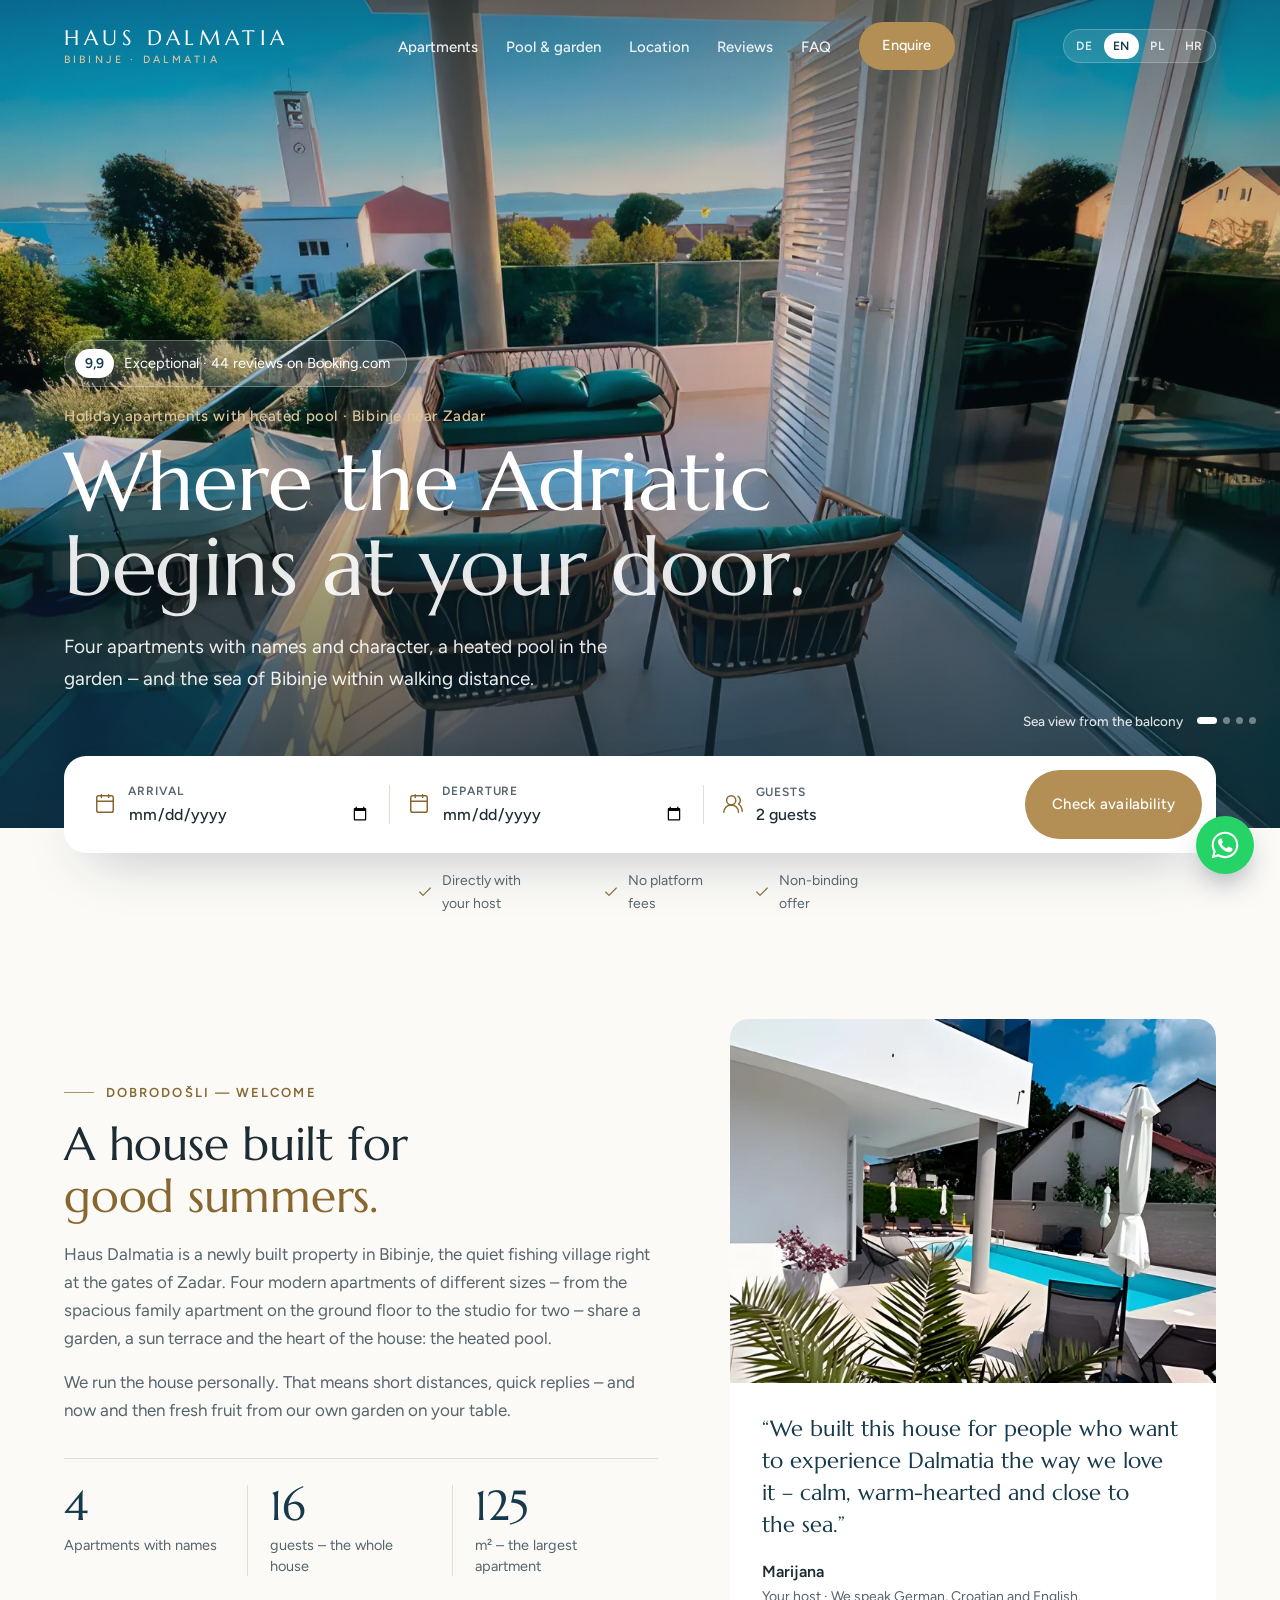
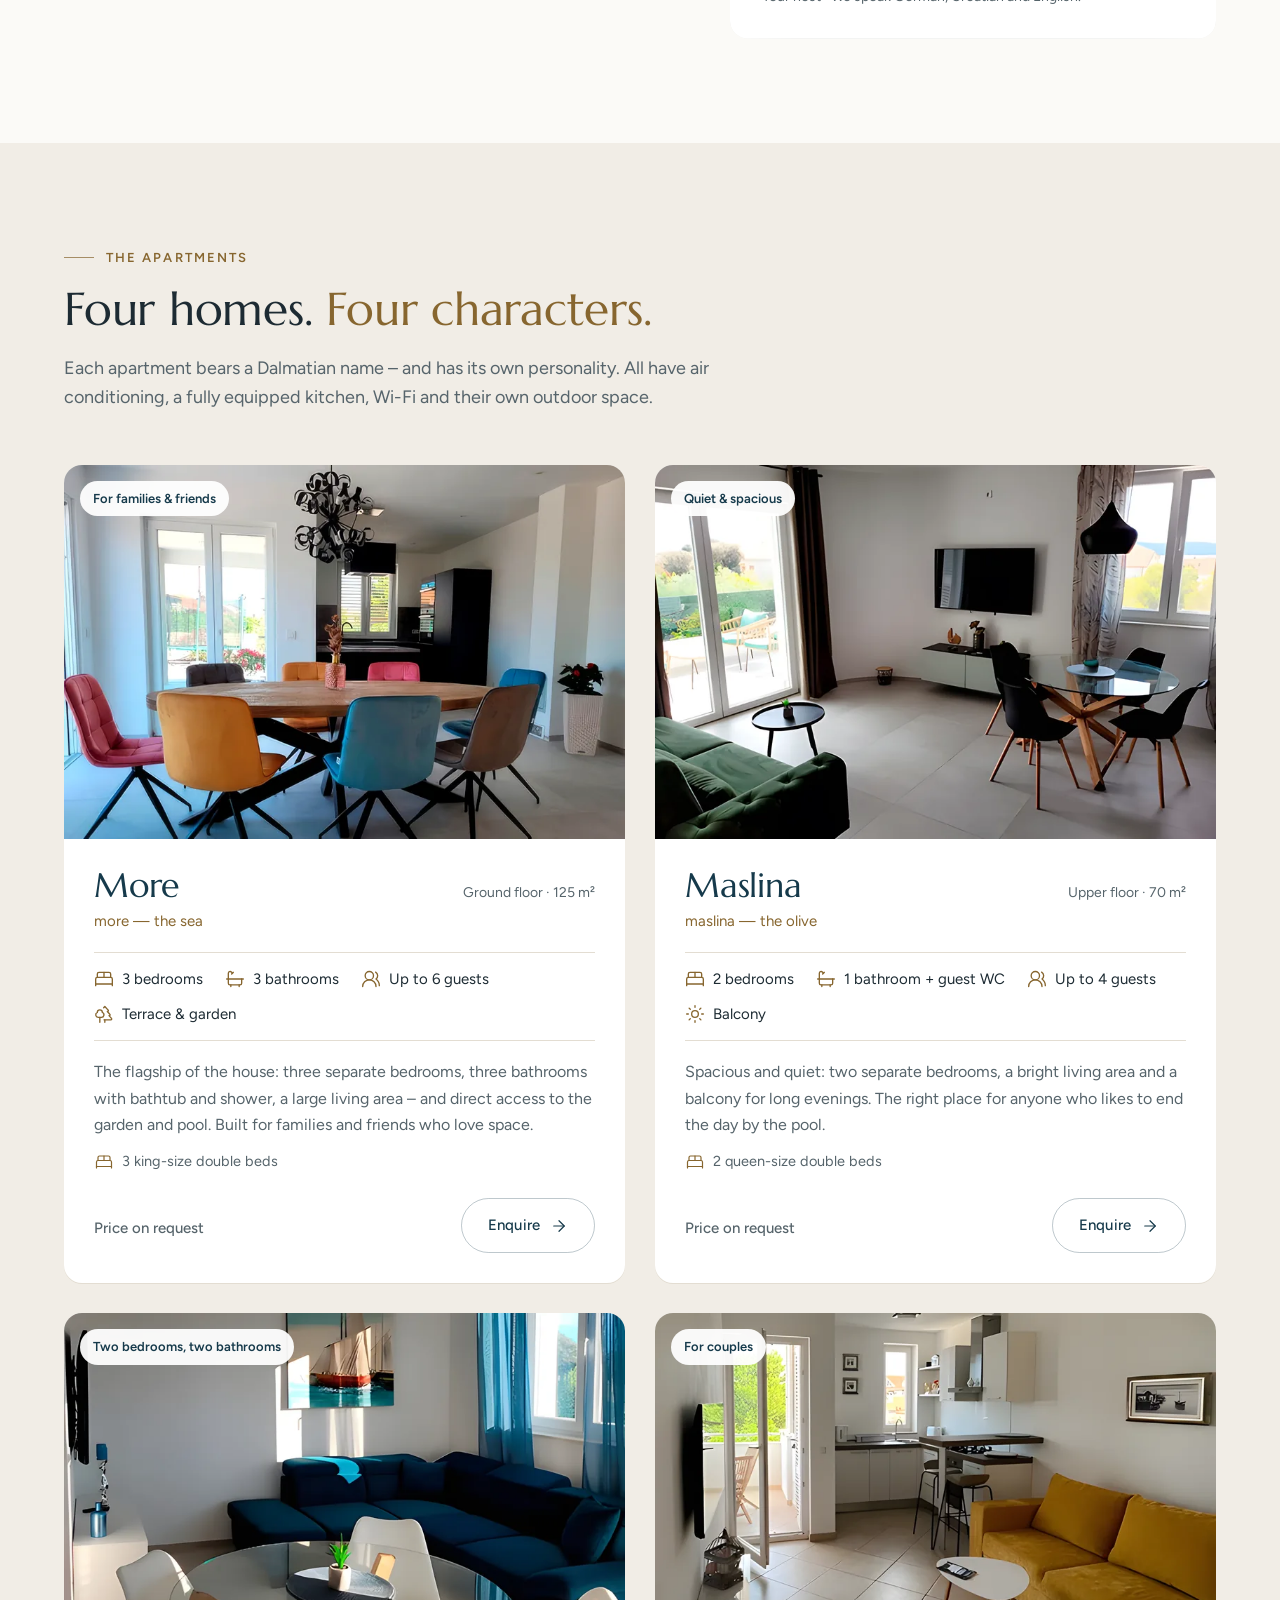
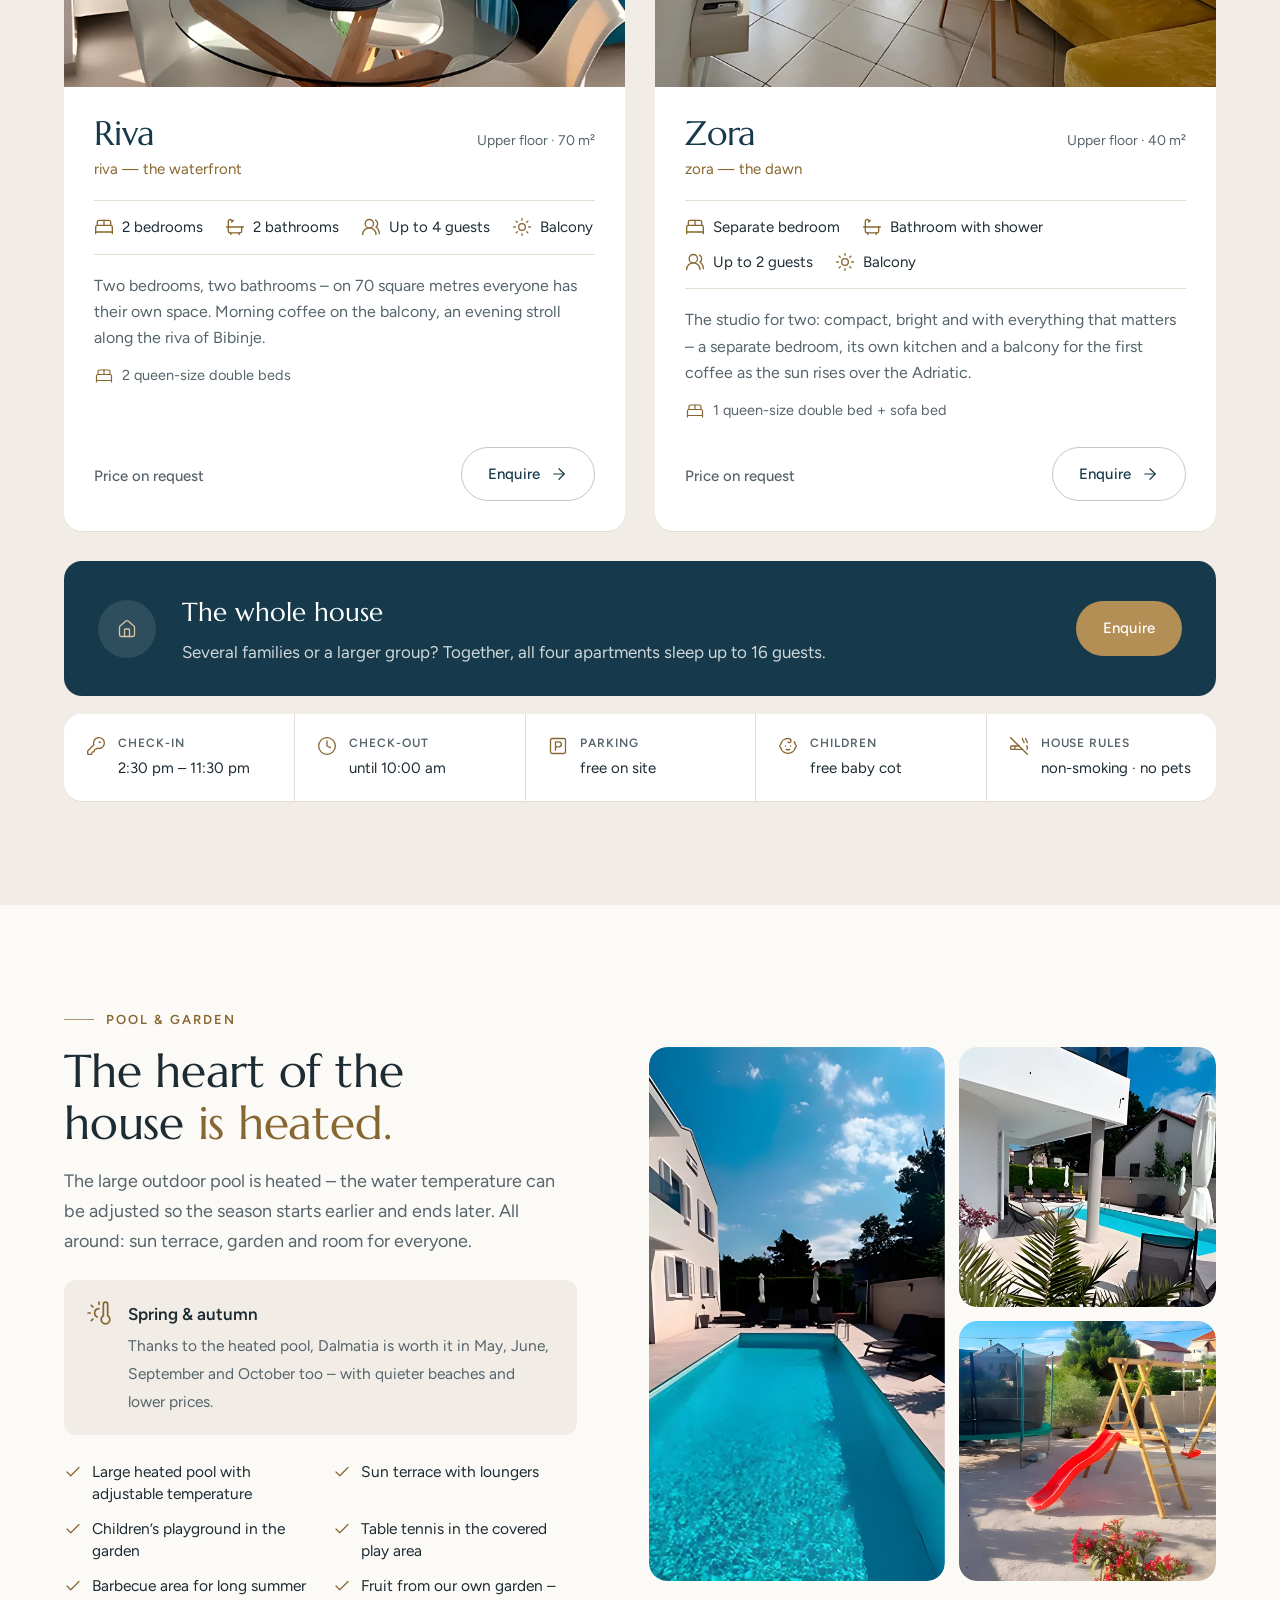
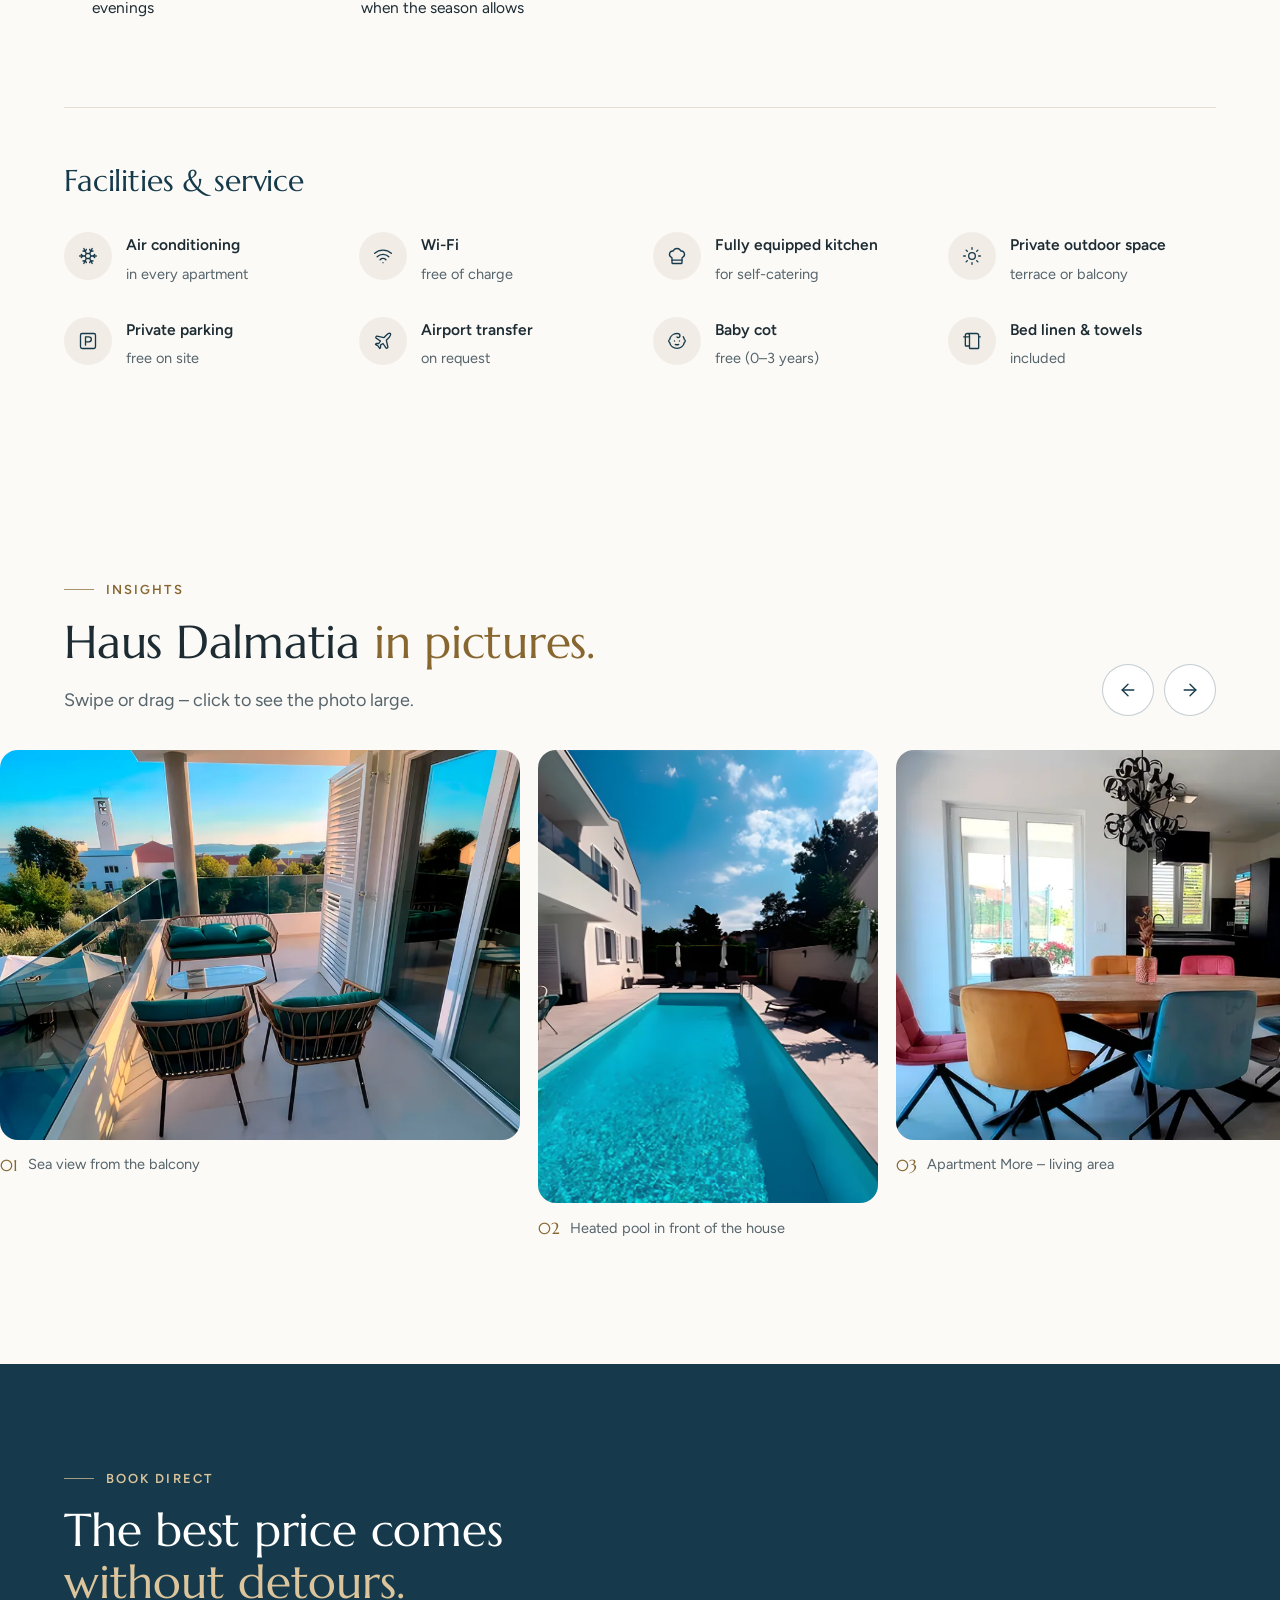
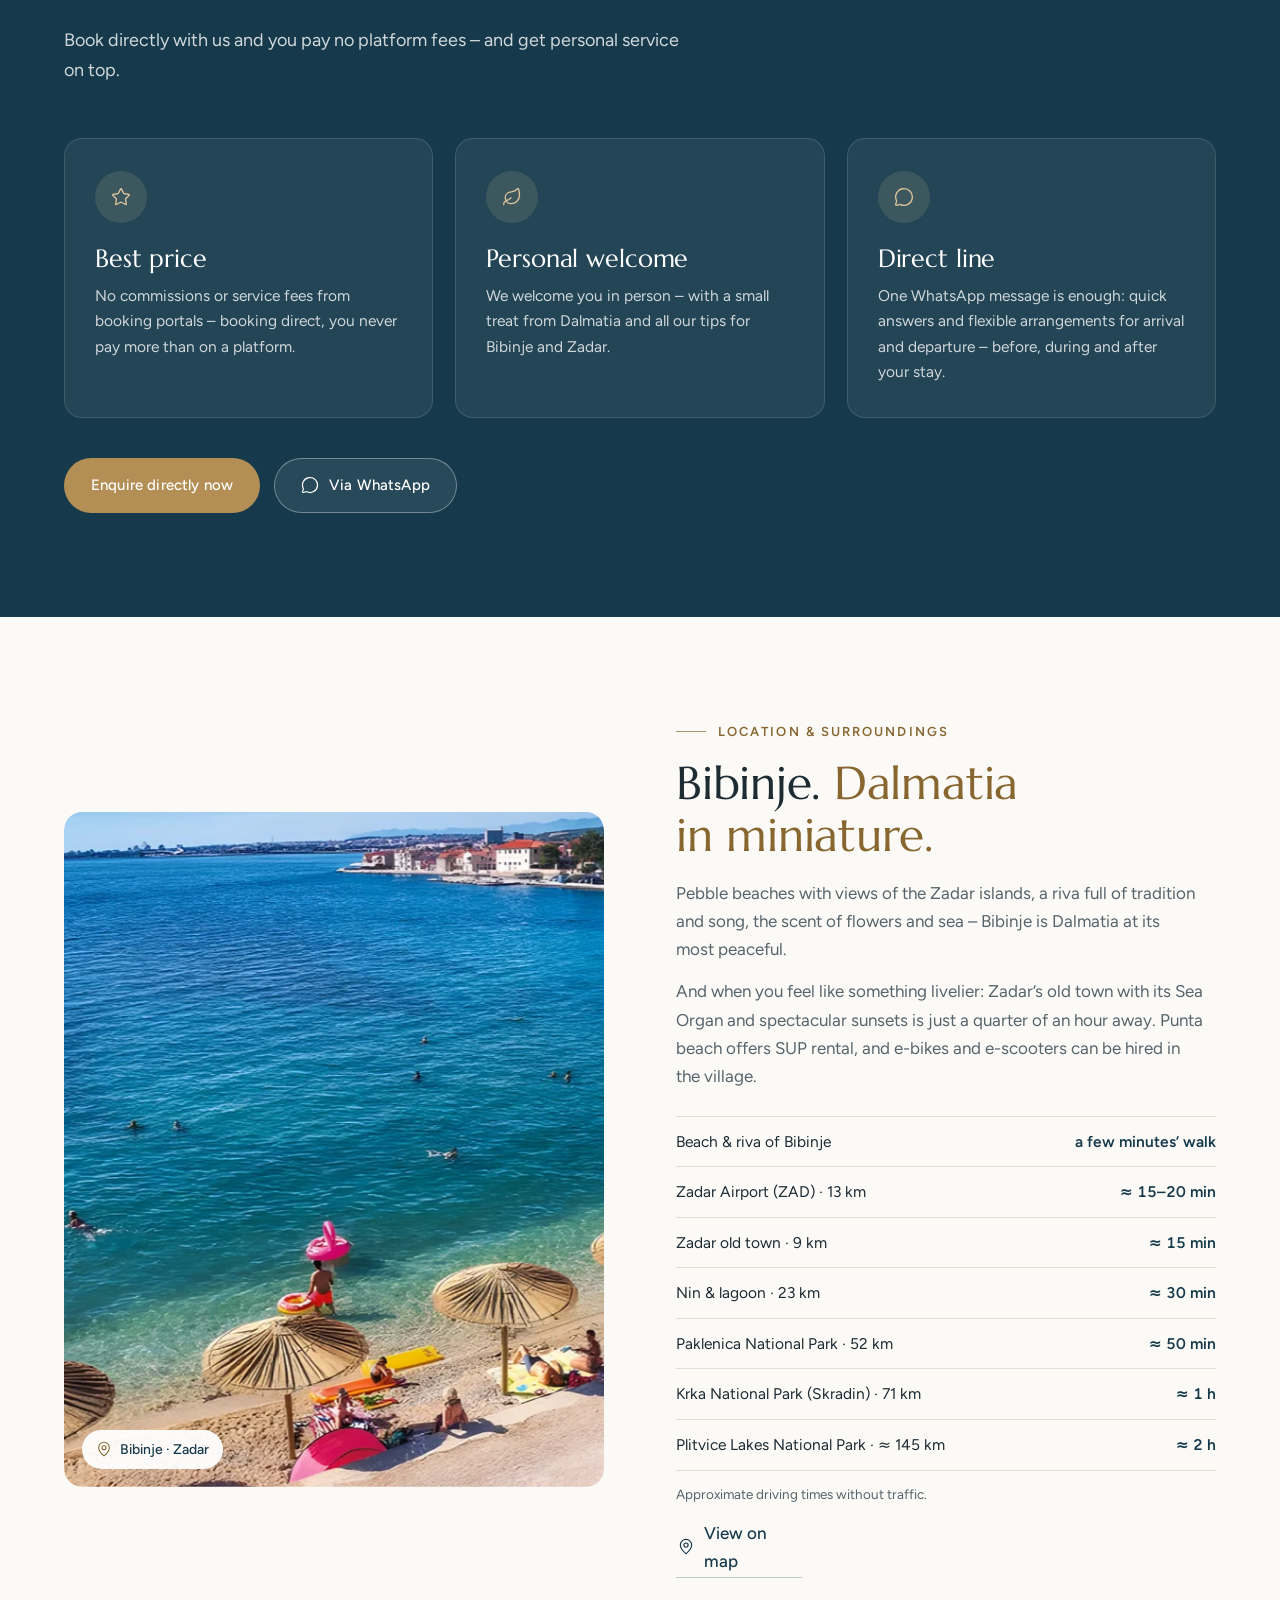
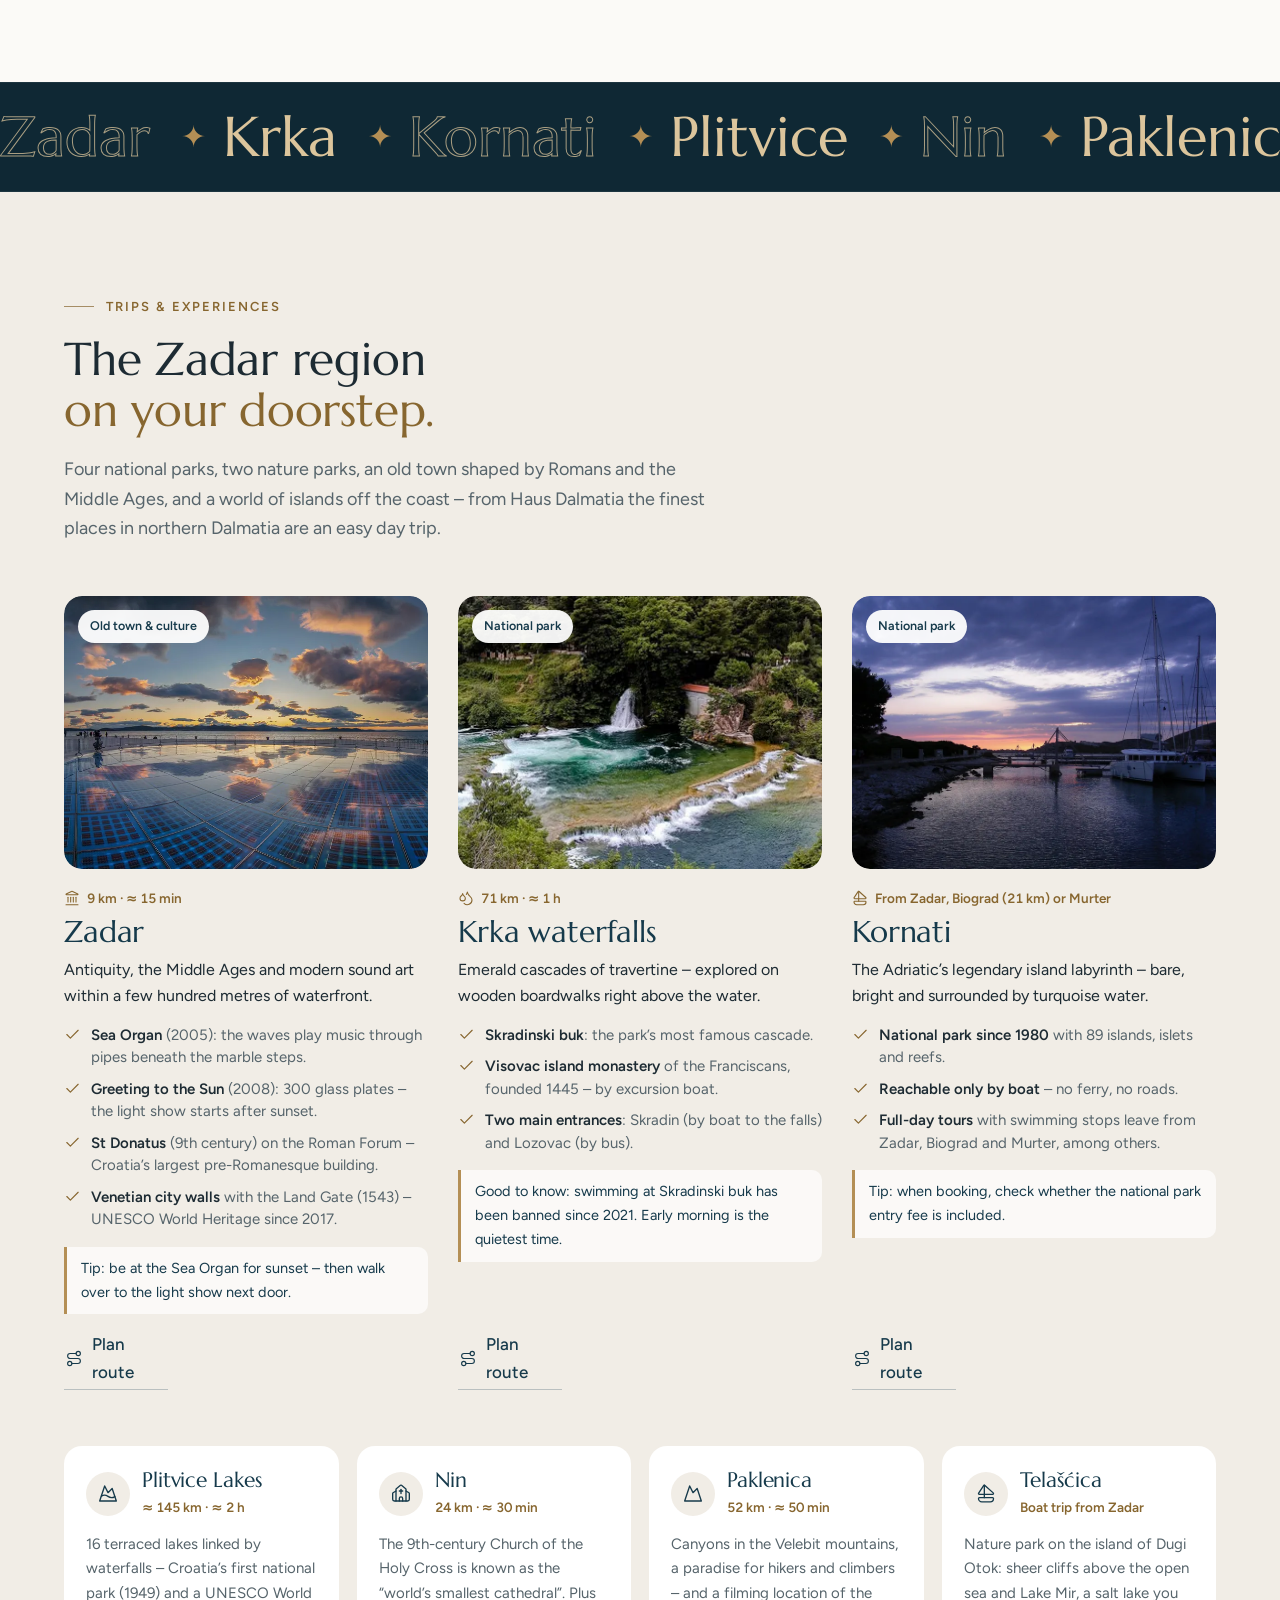
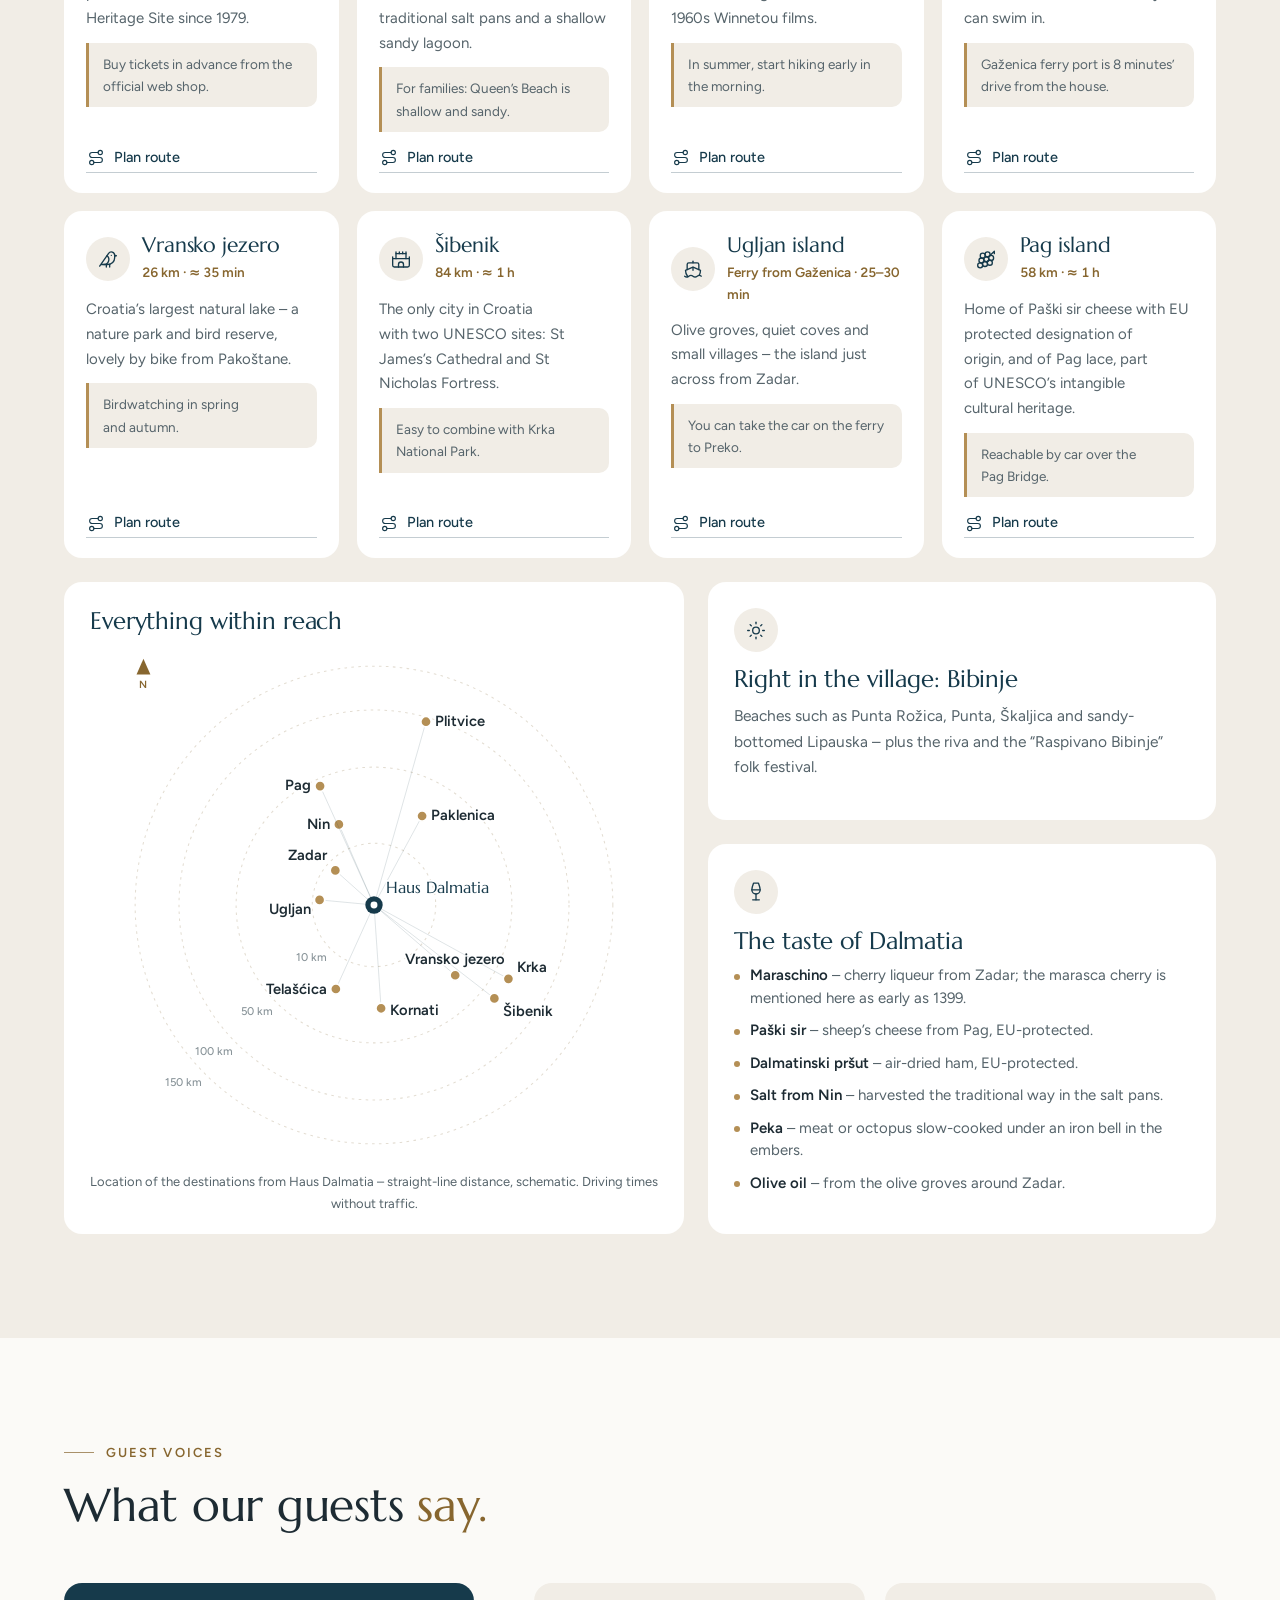
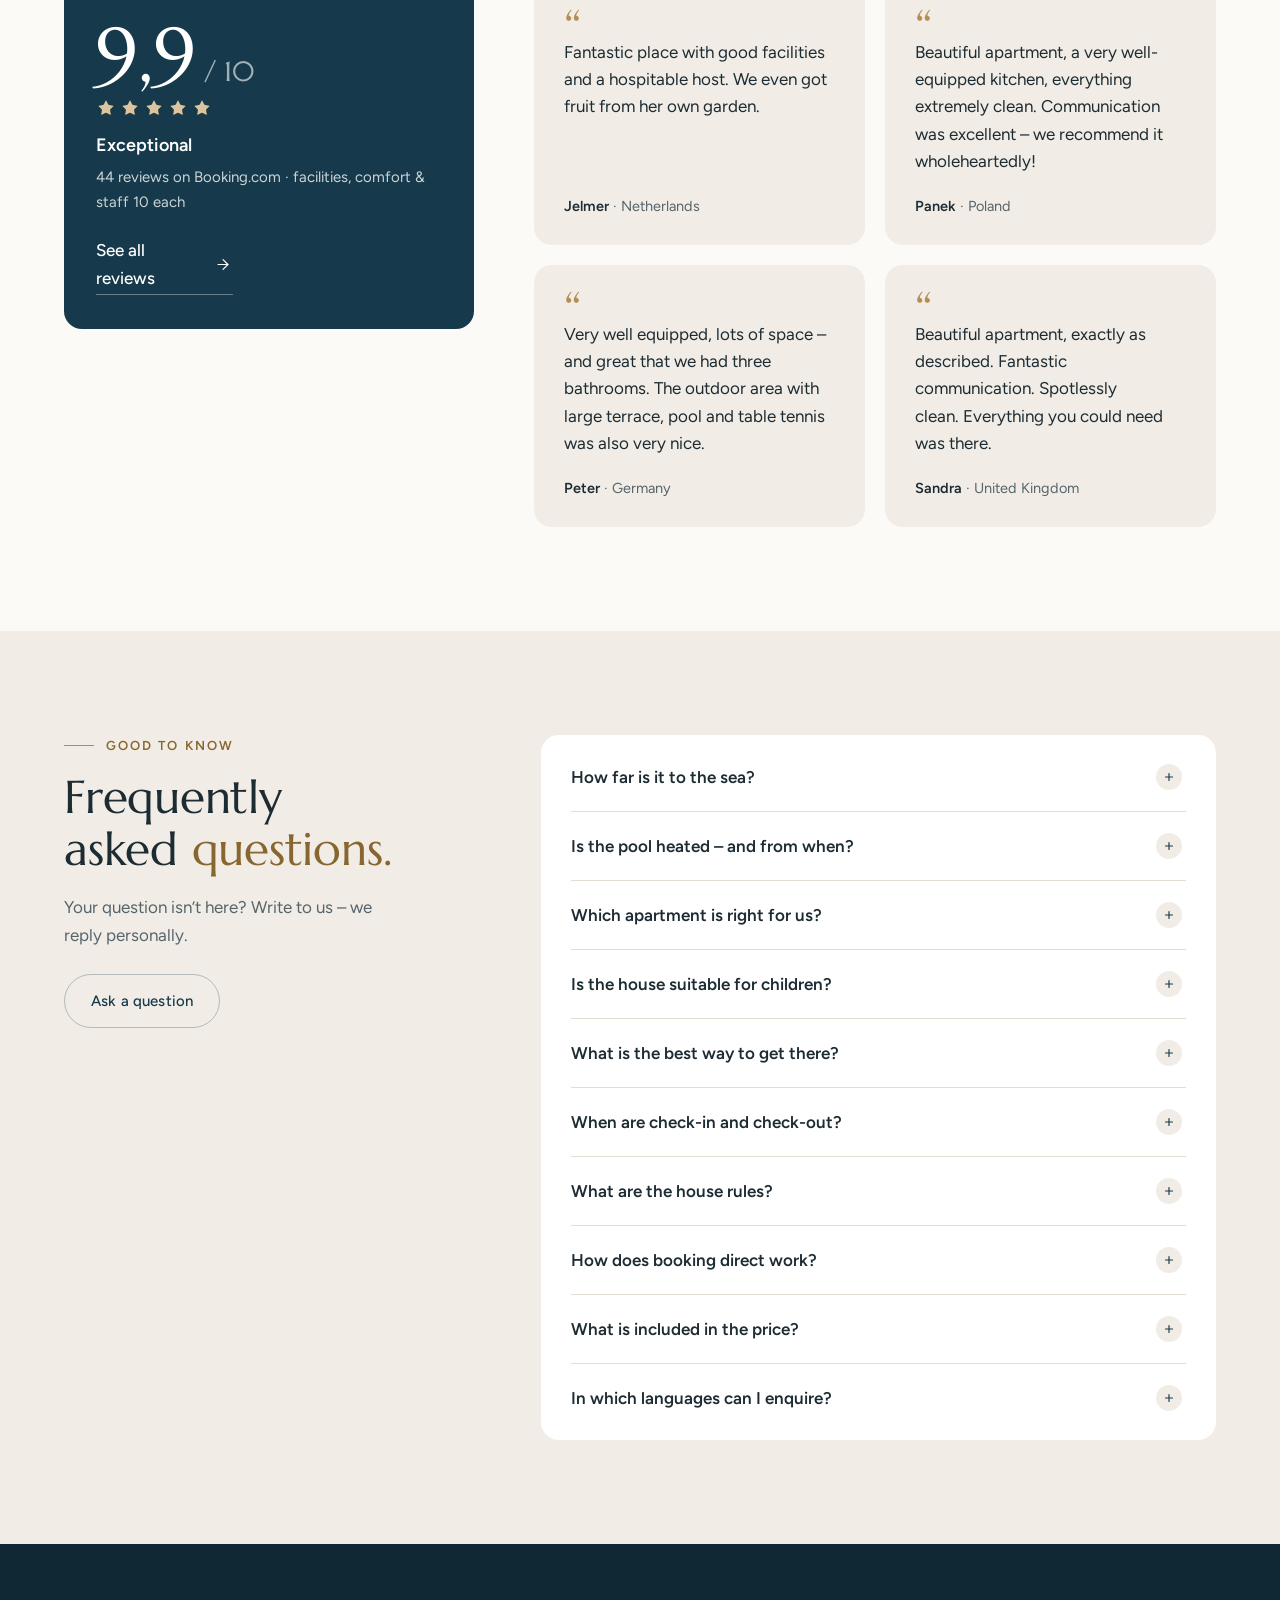
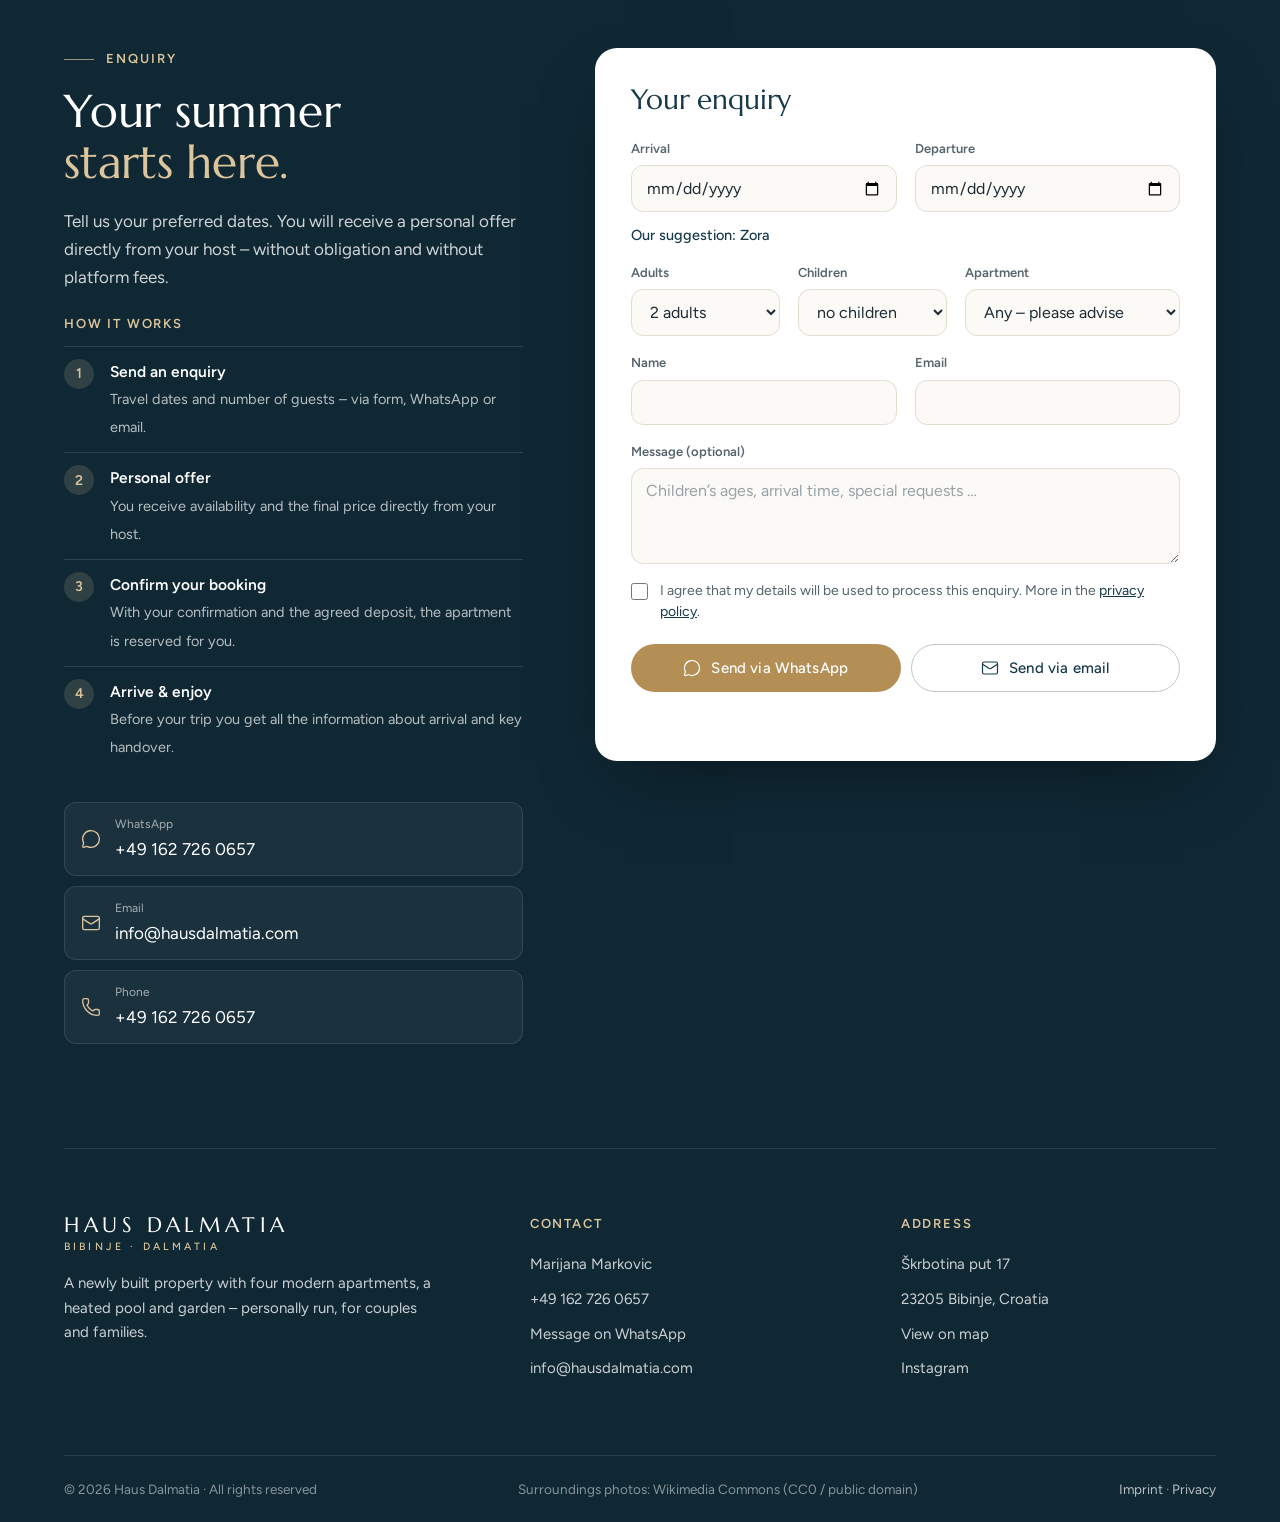
==== en/index.html @ 82d16720 "Edle Effekte: Wort-Animation, Parallaxe, Vorhang, Galerie, Laufband - Titelbild: Überschrift baut si" ====
<!DOCTYPE html>

<html lang="en">
<head>
<meta charset="utf-8"/>
<meta content="width=device-width, initial-scale=1.0, viewport-fit=cover" name="viewport"/>
<title>Holiday apartments with heated pool in Bibinje near Zadar · Haus Dalmatia</title>
<meta content="Four modern holiday apartments with heated pool, garden and playground in Bibinje near Zadar, Croatia – for 2 to 16 guests, rated 9.9/10 on Booking.com. Enquire directly with your host." name="description"/>
<link href="https://hausdalmatia.com/en/" rel="canonical"/>
<link href="https://hausdalmatia.com/" hreflang="de" rel="alternate"/>
<link href="https://hausdalmatia.com/en/" hreflang="en" rel="alternate"/>
<link href="https://hausdalmatia.com/pl/" hreflang="pl" rel="alternate"/>
<link href="https://hausdalmatia.com/hr/" hreflang="hr" rel="alternate"/>
<link href="https://hausdalmatia.com/" hreflang="x-default" rel="alternate"/>
<meta content="#0f2834" name="theme-color"/>
<link href="../bilder/favicon.svg" rel="icon" type="image/svg+xml"/>
<link href="../bilder/favicon.png" rel="icon" sizes="32x32"/>
<link href="../bilder/apple-touch-icon.png" rel="apple-touch-icon"/>
<!-- Teilen-Vorschau (WhatsApp / Facebook / Instagram) -->
<meta content="website" property="og:type"/>
<meta content="Haus Dalmatia" property="og:site_name"/>
<meta content="Holiday apartments with heated pool in Bibinje near Zadar · Haus Dalmatia" property="og:title"/>
<meta content="Four modern holiday apartments with heated pool, garden and playground in Bibinje near Zadar, Croatia – for 2 to 16 guests, rated 9.9/10 on Booking.com. Enquire directly with your host." property="og:description"/>
<meta content="https://hausdalmatia.com/bilder/web/og-haus-dalmatia.jpg" property="og:image"/>
<meta content="1200" property="og:image:width"/>
<meta content="630" property="og:image:height"/>
<meta content="https://hausdalmatia.com/en/" property="og:url"/>
<meta content="en_GB" property="og:locale"/><meta content="hr_HR" property="og:locale:alternate"/><meta content="pl_PL" property="og:locale:alternate"/><meta content="de_DE" property="og:locale:alternate"/>



<meta content="summary_large_image" name="twitter:card"/>
<link as="image" fetchpriority="high" href="../bilder/web/hero-meerblick-1600.webp" imagesizes="100vw" imagesrcset="../bilder/web/hero-meerblick-960.webp 960w, ../bilder/web/hero-meerblick-1600.webp 1600w, ../bilder/web/hero-meerblick-2200.webp 2200w" rel="preload" type="image/webp"/>
<link as="font" crossorigin="" href="../fonts/marcellus-latin-400-normal.woff2" rel="preload" type="font/woff2"/>
<link as="font" crossorigin="" href="../fonts/figtree-latin-400-normal.woff2" rel="preload" type="font/woff2"/>
<style>
/* ---------- Schriften (lokal, ohne Verbindung zu Google) ----------
   Marcellus: Überschriften, angelehnt an römische Inschriften (Forum Zadar)
   Figtree:   Fließtext, weich und gut lesbar */
@font-face{font-family:'Marcellus';font-style:normal;font-weight:400;font-display:swap;src:url(../fonts/marcellus-latin-400-normal.woff2) format('woff2');unicode-range:U+0000-00FF,U+0131,U+0152-0153,U+02BB-02BC,U+02C6,U+02DA,U+02DC,U+0304,U+0308,U+0329,U+2000-206F,U+20AC,U+2122,U+2191,U+2193,U+2212,U+2215,U+FEFF,U+FFFD}
@font-face{font-family:'Marcellus';font-style:normal;font-weight:400;font-display:swap;src:url(../fonts/marcellus-latin-ext-400-normal.woff2) format('woff2');unicode-range:U+0100-02BA,U+02BD-02C5,U+02C7-02CC,U+02CE-02D7,U+02DD-02FF,U+1E00-1E9F,U+2020,U+20A0-20AB,U+20AD-20C0,U+2C60-2C7F,U+A720-A7FF}
@font-face{font-family:'Figtree';font-style:normal;font-weight:400;font-display:swap;src:url(../fonts/figtree-latin-400-normal.woff2) format('woff2');unicode-range:U+0000-00FF,U+0131,U+0152-0153,U+02BB-02BC,U+02C6,U+02DA,U+02DC,U+0304,U+0308,U+0329,U+2000-206F,U+20AC,U+2122,U+2191,U+2193,U+2212,U+2215,U+FEFF,U+FFFD}
@font-face{font-family:'Figtree';font-style:normal;font-weight:400;font-display:swap;src:url(../fonts/figtree-latin-ext-400-normal.woff2) format('woff2');unicode-range:U+0100-02BA,U+02BD-02C5,U+02C7-02CC,U+02CE-02D7,U+02DD-02FF,U+1E00-1E9F,U+2020,U+20A0-20AB,U+20AD-20C0,U+2C60-2C7F,U+A720-A7FF}
@font-face{font-family:'Figtree';font-style:normal;font-weight:500;font-display:swap;src:url(../fonts/figtree-latin-500-normal.woff2) format('woff2');unicode-range:U+0000-00FF,U+0131,U+0152-0153,U+02BB-02BC,U+02C6,U+02DA,U+02DC,U+0304,U+0308,U+0329,U+2000-206F,U+20AC,U+2122,U+2191,U+2193,U+2212,U+2215,U+FEFF,U+FFFD}
@font-face{font-family:'Figtree';font-style:normal;font-weight:500;font-display:swap;src:url(../fonts/figtree-latin-ext-500-normal.woff2) format('woff2');unicode-range:U+0100-02BA,U+02BD-02C5,U+02C7-02CC,U+02CE-02D7,U+02DD-02FF,U+1E00-1E9F,U+2020,U+20A0-20AB,U+20AD-20C0,U+2C60-2C7F,U+A720-A7FF}
@font-face{font-family:'Figtree';font-style:normal;font-weight:600;font-display:swap;src:url(../fonts/figtree-latin-600-normal.woff2) format('woff2');unicode-range:U+0000-00FF,U+0131,U+0152-0153,U+02BB-02BC,U+02C6,U+02DA,U+02DC,U+0304,U+0308,U+0329,U+2000-206F,U+20AC,U+2122,U+2191,U+2193,U+2212,U+2215,U+FEFF,U+FFFD}
@font-face{font-family:'Figtree';font-style:normal;font-weight:600;font-display:swap;src:url(../fonts/figtree-latin-ext-600-normal.woff2) format('woff2');unicode-range:U+0100-02BA,U+02BD-02C5,U+02C7-02CC,U+02CE-02D7,U+02DD-02FF,U+1E00-1E9F,U+2020,U+20A0-20AB,U+20AD-20C0,U+2C60-2C7F,U+A720-A7FF}

/* Layout: heller Kalkstein, ein tiefes Adria-Band, weich gerundete Fotos – ruhig und luftig */
:root{
  --paper:#fbfaf7;      /* Grundton, fast weiß */
  --stone:#f1ede6;      /* dalmatinischer Kalkstein */
  --line:#e3ddd2;
  --ink:#1d2b33;
  --muted:#56646b;
  --sea:#163a4b;        /* Adria */
  --sea-deep:#0f2834;
  --gold:#b48f55;
  --gold-ink:#87662f;   /* Gold für Text auf hellem Grund */
  --gold-soft:#dcc59c;  /* Gold für Text auf dunklem Grund */
  --r:18px; --r-sm:12px;
  --display:'Marcellus',Georgia,'Times New Roman',serif;
  --body:'Figtree',system-ui,-apple-system,'Segoe UI',sans-serif;
  --shadow:0 24px 60px -28px rgba(15,40,52,.35);
  color-scheme:light;
}
*{margin:0;padding:0;box-sizing:border-box}
html{scroll-behavior:smooth;scroll-padding-top:84px}
body{font-family:var(--body);font-weight:400;color:var(--ink);background:var(--paper);line-height:1.65;font-size:17px;-webkit-font-smoothing:antialiased;text-rendering:optimizeLegibility}
img{display:block;max-width:100%;height:auto}
a{color:inherit;text-decoration:none}
h1,h2,h3{font-family:var(--display);font-weight:400;line-height:1.12;text-wrap:balance;letter-spacing:-.005em}
h2 em,h1 em{font-style:normal;color:var(--gold-ink)}
p{text-wrap:pretty}
:focus-visible{outline:2px solid var(--gold);outline-offset:3px;border-radius:6px}
.skip{position:absolute;left:-9999px;top:10px;z-index:300;background:var(--gold);color:#fff;padding:10px 18px;border-radius:999px}
.skip:focus{left:10px}
.sr{position:absolute;width:1px;height:1px;overflow:hidden;clip:rect(0 0 0 0);white-space:nowrap}
.ic{width:20px;height:20px;flex:0 0 20px;fill:none;stroke:currentColor;stroke-width:1.6;stroke-linecap:round;stroke-linejoin:round}

/* ---------- Grundbausteine ---------- */
.wrap{max-width:1200px;margin:0 auto;padding-left:max(24px,env(safe-area-inset-left,0px));padding-right:max(24px,env(safe-area-inset-right,0px))}
.section{padding-block:104px}
.eyebrow{font-size:13px;font-weight:600;letter-spacing:.16em;text-transform:uppercase;color:var(--gold-ink);display:block;margin-bottom:16px}
.head{max-width:660px;margin-bottom:52px}
.head h2,.h2{font-size:clamp(32px,3.6vw,48px);margin-bottom:18px}
.head p,.lead{color:var(--muted);font-size:18px}
.head.c{text-align:center;margin-left:auto;margin-right:auto}
.btn{display:inline-flex;align-items:center;justify-content:center;gap:10px;padding:14px 26px;border-radius:999px;border:1px solid transparent;font-family:var(--body);font-size:15px;font-weight:500;letter-spacing:.01em;cursor:pointer;transition:background .25s,color .25s,border-color .25s,transform .25s;background:var(--sea);color:#fff;white-space:nowrap}
.btn:hover{background:var(--sea-deep);transform:translateY(-1px)}
.btn.gold{background:var(--gold);color:#fff}
.btn.gold:hover{background:#a07d46}
.btn.line{background:transparent;color:var(--sea);border-color:rgba(22,58,75,.28)}
.btn.line:hover{border-color:var(--sea);background:rgba(22,58,75,.05)}
.btn.ghost{background:rgba(255,255,255,.08);color:#fff;border-color:rgba(255,255,255,.35)}
.btn.ghost:hover{background:rgba(255,255,255,.16);border-color:#fff}
.btn .ic{width:18px;height:18px;flex-basis:18px}
.link{display:inline-flex;align-items:center;gap:8px;font-weight:500;color:var(--sea);border-bottom:1px solid rgba(22,58,75,.25);padding-bottom:2px;transition:border-color .25s,gap .25s}
.link:hover{border-color:var(--sea);gap:12px}
.link .ic{width:17px;height:17px}

/* ---------- Navigation ---------- */
nav{position:fixed;top:0;left:0;right:0;z-index:100;padding-block:22px;transition:background .35s,padding .35s,box-shadow .35s}
nav .wrap{display:flex;align-items:center;justify-content:space-between;gap:20px}
.logo{font-family:var(--display);font-size:21px;letter-spacing:.22em;text-transform:uppercase;color:#fff;line-height:1.15;white-space:nowrap;transition:color .35s}
.logo small{display:block;font-family:var(--body);font-size:10.5px;font-weight:500;letter-spacing:.3em;color:var(--gold-soft);margin-top:4px}
.nav-links{display:flex;gap:28px;align-items:center;list-style:none}
.nav-links a{font-size:15px;font-weight:500;color:rgba(255,255,255,.9);transition:color .25s}
.nav-links a:not(.btn):hover{color:#fff}
.nav-links .btn{padding:11px 22px;font-size:14.5px}
nav.scrolled{background:rgba(251,250,247,.96);backdrop-filter:blur(12px);-webkit-backdrop-filter:blur(12px);padding-block:12px;box-shadow:0 1px 0 var(--line)}
nav.scrolled .logo{color:var(--sea)}
nav.scrolled .logo small{color:var(--gold-ink)}
nav.scrolled .nav-links a:not(.btn){color:var(--ink)}
.nav-right{display:flex;align-items:center;gap:18px}
.lang-switch{display:flex;align-items:center;gap:2px;background:rgba(255,255,255,.12);border:1px solid rgba(255,255,255,.22);border-radius:999px;padding:3px}
.lang-switch a{background:none;border:none;color:rgba(255,255,255,.85);font:600 12px/1 var(--body);letter-spacing:.06em;cursor:pointer;padding:7px 9px;border-radius:999px;transition:background .25s,color .25s}
.lang-switch a.active{background:#fff;color:var(--sea)}
nav.scrolled .lang-switch{background:var(--stone);border-color:var(--line)}
nav.scrolled .lang-switch a{color:var(--muted)}
nav.scrolled .lang-switch a.active{background:var(--sea);color:#fff}
.burger{display:none;background:none;border:none;cursor:pointer;width:28px;height:20px;position:relative;z-index:110}
.burger span{position:absolute;left:0;width:100%;height:2px;border-radius:2px;background:#fff;transition:all .3s}
.burger span:nth-child(1){top:0}.burger span:nth-child(2){top:9px}.burger span:nth-child(3){top:18px}
nav.scrolled .burger span{background:var(--sea)}
.burger.open span{background:#fff!important}
.burger.open span:nth-child(1){top:9px;transform:rotate(45deg)}
.burger.open span:nth-child(2){opacity:0}
.burger.open span:nth-child(3){top:9px;transform:rotate(-45deg)}

/* ---------- Hero ---------- */
.hero{position:relative;height:min(92svh,880px);min-height:620px;display:flex;align-items:flex-end;background:var(--sea-deep);overflow:hidden}
.hero-slides{position:absolute;inset:0}
.hero-bg{position:absolute;inset:0;width:100%;height:100%;object-fit:cover;opacity:0;transition:opacity 1.6s ease}
.hero-bg.is-on{opacity:1;animation:drift 9s ease-out both}
@keyframes drift{from{transform:scale(1.07)}to{transform:scale(1)}}
.hero-cap{position:absolute;z-index:3;right:max(24px,env(safe-area-inset-right,0px));bottom:96px;display:flex;align-items:center;gap:14px;color:rgba(255,255,255,.85);font-size:13.5px;font-weight:500}
.hero-cap .dots{display:flex;gap:6px}
.hero-cap .dots i{width:7px;height:7px;border-radius:50%;background:rgba(255,255,255,.4);transition:background .4s,width .4s}
.hero-cap .dots i.on{background:#fff;width:20px;border-radius:4px}
.hero:after{content:'';position:absolute;inset:0;background:linear-gradient(180deg,rgba(15,40,52,.55) 0%,rgba(15,40,52,.12) 32%,rgba(15,40,52,.2) 55%,rgba(15,40,52,.78) 100%)}
.hero-content{position:relative;z-index:2;color:#fff;width:100%;padding-bottom:128px;animation:rise 1s cubic-bezier(.2,.7,.2,1) both}
@keyframes rise{from{opacity:.35;transform:translateY(18px)}to{opacity:1;transform:none}}
.rating{display:inline-flex;align-items:center;gap:10px;background:rgba(255,255,255,.14);border:1px solid rgba(255,255,255,.28);backdrop-filter:blur(8px);-webkit-backdrop-filter:blur(8px);border-radius:999px;padding:8px 16px 8px 10px;font-size:14.5px;margin-bottom:22px}
.rating b{background:#fff;color:var(--sea);border-radius:999px;padding:3px 10px;font-weight:600;font-size:14px}
.hero .kicker{display:block;font-family:var(--body);font-size:15px;font-weight:500;letter-spacing:.04em;color:var(--gold-soft);margin-bottom:14px}
.hero h1{font-size:clamp(44px,6.4vw,84px);max-width:13ch;margin-bottom:22px;line-height:1.04}
.hero h1 em{color:#fff;opacity:.9}
.hero p.sub{font-size:19px;max-width:560px;color:rgba(255,255,255,.92);margin-bottom:6px}

/* ---------- Buchungskarte ---------- */
.book-wrap{position:relative;z-index:5;margin-top:-72px}
.book{background:#fff;border-radius:22px;box-shadow:var(--shadow);padding:14px;display:grid;grid-template-columns:1fr 1fr 1fr auto;gap:6px;align-items:stretch}
.bf{display:flex;align-items:center;gap:12px;padding:12px 16px;border-radius:14px;transition:background .2s;min-width:0}
.bf:hover,.bf:focus-within{background:var(--stone)}
.bf .ic{color:var(--gold-ink);width:22px;height:22px;flex-basis:22px}
.bf div{display:flex;flex-direction:column;min-width:0;flex:1}
.bf label{font-size:12px;font-weight:600;letter-spacing:.08em;text-transform:uppercase;color:var(--muted)}
.bf input,.bf select{border:none;background:transparent;font:500 16px var(--body);color:var(--ink);padding:2px 0;outline:none;width:100%;min-width:0;appearance:none;-webkit-appearance:none}
.bf + .bf{position:relative}
.bf + .bf:before{content:'';position:absolute;left:-3px;top:22%;bottom:22%;width:1px;background:var(--line)}
.book-actions{display:flex;gap:8px;align-items:center;padding-left:6px}
.book-actions .btn{height:100%;min-height:56px}
.book-note{display:flex;flex-wrap:wrap;gap:8px 22px;justify-content:center;margin-top:16px;font-size:14px;color:var(--muted)}
.book-note span{display:inline-flex;align-items:center;gap:7px}
.book-note .ic{width:16px;height:16px;color:var(--gold-ink)}
#quickNote{color:var(--sea);font-weight:500}

/* ---------- Willkommen ---------- */
.welcome .wrap{display:grid;grid-template-columns:1.1fr .9fr;gap:72px;align-items:center}
.welcome p{color:var(--muted);margin-bottom:16px;max-width:58ch}
.keyfacts{display:flex;gap:0;margin-top:34px;border-top:1px solid var(--line);padding-top:26px}
.keyfacts div{flex:1;padding-right:20px}
.keyfacts div + div{padding-left:22px;border-left:1px solid var(--line)}
.keyfacts b{display:block;font-family:var(--display);font-weight:400;font-size:42px;line-height:1;color:var(--sea);margin-bottom:8px}
.keyfacts span{font-size:14.5px;color:var(--muted);line-height:1.4;display:block}
.host{border-radius:var(--r);overflow:hidden;background:#fff;box-shadow:var(--shadow);margin:0}
.host img{width:100%;aspect-ratio:4/3;object-fit:cover}
.host-in{padding:30px 32px 30px}
.host .q{font-family:var(--display);font-size:22px;line-height:1.45;color:var(--sea);margin-bottom:18px}
.host .sig{font-weight:600;font-size:16px;color:var(--ink)}
.host .role{font-size:14px;color:var(--muted)}

/* ---------- Apartments ---------- */
.apts{background:var(--stone)}
.apt-grid{display:grid;grid-template-columns:repeat(2,minmax(0,1fr));gap:30px}
.apt{background:#fff;border-radius:var(--r);overflow:hidden;display:flex;flex-direction:column;box-shadow:0 1px 0 var(--line);transition:box-shadow .3s,transform .3s}
.apt:hover{box-shadow:var(--shadow);transform:translateY(-3px)}
.apt-img{position:relative;aspect-ratio:3/2;overflow:hidden;background:var(--line)}
.apt-img img{width:100%;height:100%;object-fit:cover;transition:transform 1s ease;cursor:zoom-in}
.apt:hover .apt-img img{transform:scale(1.04)}
.apt-tag{position:absolute;left:16px;top:16px;background:rgba(255,255,255,.94);color:var(--sea);font-size:13px;font-weight:600;padding:7px 13px;border-radius:999px}
.apt-body{padding:28px 30px 30px;display:flex;flex-direction:column;flex:1}
.apt-top{display:flex;align-items:baseline;justify-content:space-between;gap:12px;margin-bottom:4px}
.apt h3{font-size:34px;color:var(--sea)}
.apt .loc{font-size:14px;color:var(--muted);white-space:nowrap}
.apt .meaning{font-size:15px;color:var(--gold-ink);margin-bottom:18px}
.specs{display:flex;flex-wrap:wrap;gap:10px 22px;padding:14px 0;border-top:1px solid var(--line);border-bottom:1px solid var(--line);margin-bottom:18px;font-size:15px;color:var(--ink)}
.specs span{display:inline-flex;align-items:center;gap:8px}
.specs .ic{color:var(--gold-ink)}
.apt .desc{color:var(--muted);font-size:16px;margin-bottom:12px}
.apt .beds{display:flex;align-items:center;gap:8px;font-size:14.5px;color:var(--muted);margin-bottom:24px}
.apt .beds .ic{width:18px;height:18px;color:var(--gold-ink)}
.apt-foot{margin-top:auto;display:flex;align-items:center;justify-content:space-between;gap:16px;flex-wrap:wrap}
.price{font-family:var(--display);font-size:24px;color:var(--sea);font-variant-numeric:tabular-nums}
.price small{font-family:var(--body);font-size:14px;color:var(--muted)}
.price .req{font-family:var(--body);font-size:15px;font-weight:500;color:var(--muted)}
.whole{margin-top:30px;background:var(--sea);color:#fff;border-radius:var(--r);padding:30px 34px;display:flex;align-items:center;gap:26px;flex-wrap:wrap}
.whole .ic-c{width:58px;height:58px;border-radius:50%;background:rgba(255,255,255,.1);display:flex;align-items:center;justify-content:center;flex:0 0 58px}
.whole .ic-c .ic{width:26px;height:26px;color:var(--gold-soft)}
.whole div{flex:1;min-width:240px}
.whole b{display:block;font-family:var(--display);font-weight:400;font-size:26px;margin-bottom:4px}
.whole span{color:rgba(255,255,255,.8)}
.rules{margin-top:18px;display:grid;grid-template-columns:repeat(5,minmax(0,1fr));gap:0;background:#fff;border-radius:var(--r);overflow:hidden;box-shadow:0 1px 0 var(--line)}
.rules div{padding:20px 22px;display:flex;gap:12px;align-items:flex-start;font-size:15px}
.rules div + div{border-left:1px solid var(--line)}
.rules .ic{color:var(--gold-ink);margin-top:2px}
.rules small{display:block;font-size:12px;font-weight:600;letter-spacing:.08em;text-transform:uppercase;color:var(--muted);margin-bottom:2px}

/* ---------- Pool & Ausstattung ---------- */
.pool .wrap.split{display:grid;grid-template-columns:.95fr 1.05fr;gap:72px;align-items:center}
.pool p.lead{margin-bottom:24px;max-width:52ch}
.season{display:flex;gap:16px;align-items:flex-start;background:var(--stone);border-radius:var(--r-sm);padding:20px 22px;margin-bottom:26px}
.season .ic{width:26px;height:26px;flex-basis:26px;color:var(--gold-ink)}
.season b{display:block;font-weight:600;margin-bottom:2px}
.season span{color:var(--muted);font-size:15.5px}
.checks{list-style:none;display:grid;grid-template-columns:1fr 1fr;gap:12px 24px}
.checks li{display:flex;gap:10px;align-items:flex-start;font-size:15.5px;line-height:1.45}
.checks .ic{width:18px;height:18px;flex-basis:18px;color:var(--gold-ink);margin-top:2px}
.mosaic{display:grid;grid-template-columns:1.15fr 1fr;grid-template-rows:260px 260px;gap:14px}
.mosaic .m{overflow:hidden;border-radius:var(--r);background:var(--line)}
.mosaic .m:first-child{grid-row:span 2}
.mosaic img{width:100%;height:100%;object-fit:cover;transition:transform 1s ease;cursor:zoom-in}
.mosaic .m:hover img{transform:scale(1.05)}
.amen{margin-top:88px;padding-top:56px;border-top:1px solid var(--line)}
.amen h3{font-size:30px;margin-bottom:34px;color:var(--sea)}
.amen-grid{display:grid;grid-template-columns:repeat(4,minmax(0,1fr));gap:30px 26px}
.am{display:flex;gap:14px;align-items:flex-start}
.am .ic-c{width:48px;height:48px;border-radius:50%;background:var(--stone);display:flex;align-items:center;justify-content:center;flex:0 0 48px}
.am .ic-c .ic{width:22px;height:22px;color:var(--sea)}
.am b{display:block;font-weight:600;font-size:15.5px;margin-bottom:1px}
.am span{font-size:14.5px;color:var(--muted)}

/* ---------- Direkt buchen ---------- */
.direct{background:var(--sea);color:#fff}
.direct .eyebrow{color:var(--gold-soft)}
.direct .head h2{color:#fff}
.direct .head h2 em{color:var(--gold-soft)}
.direct .head p{color:rgba(255,255,255,.8)}
.benefits{display:grid;grid-template-columns:repeat(3,minmax(0,1fr));gap:22px}
.benefit{background:rgba(255,255,255,.06);border:1px solid rgba(255,255,255,.12);border-radius:var(--r);padding:32px 30px}
.benefit .ic-c{width:52px;height:52px;border-radius:50%;background:rgba(220,197,156,.14);display:flex;align-items:center;justify-content:center;margin-bottom:22px}
.benefit .ic-c .ic{width:24px;height:24px;color:var(--gold-soft)}
.benefit h3{font-size:25px;margin-bottom:10px}
.benefit p{font-size:15.5px;color:rgba(255,255,255,.78)}
.direct-ctas{display:flex;gap:14px;flex-wrap:wrap;margin-top:40px}

/* ---------- Lage ---------- */
.lage .wrap{display:grid;grid-template-columns:1fr 1fr;gap:72px;align-items:center}
.lage-img{position:relative;border-radius:var(--r);overflow:hidden;aspect-ratio:4/5;box-shadow:var(--shadow)}
.lage-img img{width:100%;height:100%;object-fit:cover;cursor:zoom-in}
.lage-img .chip{position:absolute;left:18px;bottom:18px;background:rgba(255,255,255,.94);color:var(--sea);border-radius:999px;padding:8px 14px;font-size:14px;font-weight:500;display:inline-flex;gap:8px;align-items:center}
.lage-img .chip .ic{width:16px;height:16px;color:var(--gold-ink)}
.lage p{color:var(--muted);margin-bottom:14px;max-width:56ch}
.dist{list-style:none;margin:26px 0 12px}
.dist li{display:flex;justify-content:space-between;gap:16px;padding:12px 0;border-bottom:1px solid var(--line);font-size:15.5px}
.dist li:first-child{border-top:1px solid var(--line)}
.dist li span:last-child{color:var(--sea);font-weight:600;white-space:nowrap;font-variant-numeric:tabular-nums}
.dist-note{font-size:13.5px;color:var(--muted);margin-bottom:26px}

/* ---------- Erlebnisse ---------- */
.erlebnisse{background:var(--stone)}
.chip{display:inline-flex;align-items:center;gap:7px;font-size:13.5px;font-weight:600;color:var(--gold-ink);font-variant-numeric:tabular-nums}
.chip .ic{width:16px;height:16px;flex-basis:16px}
.xf-grid{display:grid;grid-template-columns:repeat(3,minmax(0,1fr));gap:30px}
.xf{display:flex;flex-direction:column;align-items:flex-start;min-width:0}
.xf-img{position:relative;width:100%;aspect-ratio:4/3;border-radius:var(--r);overflow:hidden;margin-bottom:18px;background:var(--line)}
.xf-img img{width:100%;height:100%;object-fit:cover;transition:transform 1s ease}
.xf:hover .xf-img img{transform:scale(1.05)}
.xf-tag{position:absolute;left:14px;top:14px;background:rgba(255,255,255,.94);color:var(--sea);font-size:12.5px;font-weight:600;padding:6px 12px;border-radius:999px}
.xf h3{font-size:30px;color:var(--sea);margin:6px 0 8px}
.xf .lead2{color:var(--ink);font-size:16px;margin-bottom:14px}
.facts{list-style:none;display:grid;gap:9px;margin-bottom:16px}
.facts li{display:flex;gap:10px;align-items:flex-start;font-size:15px;line-height:1.5;color:var(--muted)}
.facts li b{color:var(--ink);font-weight:600}
.facts .ic{width:17px;height:17px;flex-basis:17px;color:var(--gold-ink);margin-top:2px}
.tip{font-size:14.5px;color:var(--sea);background:rgba(255,255,255,.7);border-left:3px solid var(--gold);border-radius:0 10px 10px 0;padding:10px 14px;margin-bottom:16px}
.xf .link{margin-top:auto}
.xs-grid{display:grid;grid-template-columns:repeat(4,minmax(0,1fr));gap:18px;margin-top:56px}
.xs{background:#fff;border-radius:var(--r);padding:22px 22px 20px;display:flex;flex-direction:column;min-width:0}
.xs-top{display:flex;gap:12px;align-items:center;margin-bottom:12px}
.xs-top .ic-c,.ex-card .ic-c{width:44px;height:44px;border-radius:50%;background:var(--stone);display:flex;align-items:center;justify-content:center;flex:0 0 44px}
.xs-top .ic-c .ic,.ex-card .ic-c .ic{width:21px;height:21px;color:var(--sea)}
.xs h3{font-size:21px;color:var(--sea);line-height:1.15}
.xs p{font-size:15px;color:var(--muted);margin-bottom:12px}
.xs .tip{font-size:13.5px;background:var(--stone);margin-bottom:14px}
.xs .link{margin-top:auto;font-size:14.5px}
.ex-bottom{display:grid;grid-template-columns:1.1fr .9fr;gap:24px;margin-top:24px;align-items:stretch}
.ex-mapbox{background:#fff;border-radius:var(--r);padding:26px 26px 20px;margin:0}
.ex-mapbox h3,.ex-card h3{font-size:24px;color:var(--sea);margin-bottom:10px}
.ex-map{width:100%;max-width:520px;height:auto;display:block;margin:0 auto}
.ex-map .ring{fill:none;stroke:var(--line);stroke-width:1.2;stroke-dasharray:3 5}
.ex-map .rl{font:500 13px var(--body);fill:#8a959a}
.ex-map .ray{stroke:rgba(22,58,75,.16);stroke-width:1}
.ex-map .pt{fill:var(--gold);stroke:#fff;stroke-width:2}
.ex-map .pl{font:600 17px var(--body);fill:var(--ink);paint-order:stroke;stroke:#fff;stroke-width:4px;stroke-linejoin:round}
.ex-map .home{fill:var(--sea)}
.ex-map .homec{fill:#fff}
.ex-map .hl{font:400 19px var(--display);fill:var(--sea);paint-order:stroke;stroke:#fff;stroke-width:4px}
.ex-map .north{fill:var(--gold-ink)}
.ex-map .nl{font:600 12px var(--body);fill:var(--gold-ink)}
.ex-mapbox figcaption{font-size:13px;color:var(--muted);text-align:center;margin-top:6px}
.ex-side{display:grid;gap:24px}
.ex-card{background:#fff;border-radius:var(--r);padding:26px}
.ex-card .ic-c{margin-bottom:14px}
.ex-card p{color:var(--muted);font-size:15.5px}
.food{list-style:none;display:grid;gap:10px}
.food li{font-size:15px;color:var(--muted);line-height:1.5;padding-left:16px;position:relative}
.food li:before{content:'';position:absolute;left:0;top:.62em;width:6px;height:6px;border-radius:50%;background:var(--gold)}
.food li b{color:var(--ink);font-weight:600}

/* ---------- Gästestimmen ---------- */
.rev-wrap{display:grid;grid-template-columns:.75fr 1.25fr;gap:60px;align-items:start}
.score-card{background:var(--sea);color:#fff;border-radius:var(--r);padding:34px 32px;position:sticky;top:100px}
.score-card .big{font-family:var(--display);font-size:76px;line-height:1;margin-bottom:6px}
.score-card .big small{font-size:28px;color:rgba(255,255,255,.6)}
.score-card .stars{display:flex;gap:4px;color:var(--gold-soft);margin-bottom:14px}
.score-card .stars .ic{width:18px;height:18px;fill:currentColor;stroke:none}
.score-card b{display:block;font-size:18px;font-weight:600;margin-bottom:4px}
.score-card p{color:rgba(255,255,255,.78);font-size:15px;margin-bottom:22px}
.score-card .link{color:#fff;border-color:rgba(255,255,255,.35)}
.rev-grid{display:grid;grid-template-columns:repeat(2,minmax(0,1fr));gap:20px}
.rev{background:var(--stone);border-radius:var(--r);padding:30px 30px 26px;margin:0;display:flex;flex-direction:column}
.rev .qm{font-family:var(--display);font-size:54px;line-height:.6;color:var(--gold);height:26px}
.rev p{font-size:17px;line-height:1.6;color:var(--ink);margin-bottom:20px}
.rev .who{margin-top:auto;font-size:14.5px;color:var(--muted)}
.rev .who b{color:var(--ink);font-weight:600}

/* ---------- FAQ ---------- */
.faq{background:var(--stone)}
.faq .wrap{display:grid;grid-template-columns:.75fr 1.25fr;gap:72px;align-items:start}
.faq .intro p{color:var(--muted);margin-bottom:24px}
.faq-list{background:#fff;border-radius:var(--r);padding:8px 30px}
.faq-list details + details{border-top:1px solid var(--line)}
.faq-list summary{list-style:none;cursor:pointer;padding:20px 44px 20px 0;font-weight:600;font-size:17px;color:var(--ink);position:relative}
.faq-list summary::-webkit-details-marker{display:none}
.faq-list summary:after{content:'';position:absolute;right:4px;top:50%;width:26px;height:26px;margin-top:-13px;border-radius:50%;background:var(--stone) url("data:image/svg+xml,%3Csvg xmlns='http://www.w3.org/2000/svg' viewBox='0 0 24 24' fill='none' stroke='%23163a4b' stroke-width='2' stroke-linecap='round'%3E%3Cpath d='M12 6v12M6 12h12'/%3E%3C/svg%3E") center/14px no-repeat;transition:transform .3s}
.faq-list details[open] summary:after{transform:rotate(45deg)}
.faq-list .ans{padding:0 0 22px;color:var(--muted);font-size:16px;max-width:64ch}

/* ---------- Anfrage ---------- */
.inquiry{background:var(--sea-deep);color:#fff}
.inquiry .wrap{display:grid;grid-template-columns:.85fr 1.15fr;gap:72px;align-items:start}
.inquiry .eyebrow{color:var(--gold-soft)}
.inquiry h2 em{color:var(--gold-soft)}
.form-intro p{color:rgba(255,255,255,.8);margin-bottom:26px;max-width:46ch}
.steps{margin-bottom:30px}
.steps ol{list-style:none;counter-reset:s}
.steps h3{font-family:var(--body);font-size:13px;font-weight:600;letter-spacing:.14em;text-transform:uppercase;color:var(--gold-soft);margin-bottom:14px}
.steps li{counter-increment:s;display:flex;gap:16px;padding:12px 0;border-top:1px solid rgba(255,255,255,.12)}
.steps li:before{content:counter(s);flex:0 0 30px;height:30px;border-radius:50%;background:rgba(220,197,156,.16);color:var(--gold-soft);display:flex;align-items:center;justify-content:center;font-weight:600;font-size:14px}
.steps b{display:block;font-weight:600;font-size:15.5px}
.steps span{font-size:14.5px;color:rgba(255,255,255,.7)}
.contact-direct{list-style:none;display:grid;gap:10px}
.contact-direct a{display:flex;align-items:center;gap:14px;padding:12px 16px;border-radius:var(--r-sm);background:rgba(255,255,255,.05);border:1px solid rgba(255,255,255,.1);transition:background .25s}
.contact-direct a:hover{background:rgba(255,255,255,.1)}
.contact-direct .ic{color:var(--gold-soft)}
.contact-direct small{display:block;font-size:12px;color:rgba(255,255,255,.6)}
.iform{background:#fff;color:var(--ink);border-radius:22px;padding:36px 36px 32px;box-shadow:0 30px 70px -30px rgba(0,0,0,.5)}
.iform h3{font-size:28px;color:var(--sea);margin-bottom:22px}
.frow{display:grid;grid-template-columns:1fr 1fr;gap:16px 18px;margin-bottom:16px}
.frow.one{grid-template-columns:1fr}
.frow.three{grid-template-columns:.9fr .9fr 1.3fr}
.ff{display:flex;flex-direction:column;gap:6px;min-width:0}
.ff label{font-size:13px;font-weight:600;color:var(--muted)}
.ff input,.ff select,.ff textarea{width:100%;background:var(--paper);border:1px solid var(--line);border-radius:var(--r-sm);color:var(--ink);font:400 16px var(--body);padding:12px 14px;outline:none;transition:border-color .2s,box-shadow .2s}
.ff textarea{resize:vertical;min-height:96px}
.ff input:focus,.ff select:focus,.ff textarea:focus{border-color:var(--gold);box-shadow:0 0 0 3px rgba(180,143,85,.18)}
.ff input::placeholder,.ff textarea::placeholder{color:#97a2a7}
.ff.err input,.ff.err select{border-color:#c0583f;box-shadow:0 0 0 3px rgba(192,88,63,.12)}
.summary-line{font-size:14.5px;color:var(--sea);font-weight:500;min-height:1.4em;margin:-4px 0 14px}
.consent{display:flex;gap:12px;align-items:flex-start;font-size:14px;color:var(--muted);margin:4px 0 22px;line-height:1.5;cursor:pointer}
.consent input{margin-top:3px;accent-color:var(--sea);width:17px;height:17px;flex:0 0 17px}
.consent a{color:var(--sea);text-decoration:underline}
.form-actions{display:flex;gap:10px;flex-wrap:wrap}
.form-actions .btn{flex:1 1 200px}
.form-msg{margin-top:16px;font-size:15px;min-height:1.4em}
.form-msg.ok{color:#2f7a4c}
.form-msg.bad{color:#b0462e}

/* ---------- Footer ---------- */
footer{background:var(--sea-deep);color:rgba(255,255,255,.78);padding-block:0}
.foot-grid{display:grid;grid-template-columns:1.3fr 1fr 1fr;gap:56px;padding-block:64px;border-top:1px solid rgba(255,255,255,.1)}
.foot-grid .logo{color:#fff;margin-bottom:18px;display:inline-block}
.foot-grid p{font-size:15px;max-width:38ch}
footer h4{font-size:13px;font-weight:600;letter-spacing:.14em;text-transform:uppercase;color:var(--gold-soft);margin-bottom:18px}
footer ul{list-style:none}
footer li{margin-bottom:10px;font-size:15px}
footer address{font-style:normal}
footer a:hover{color:#fff}
.foot-bottom{border-top:1px solid rgba(255,255,255,.1);padding-block:22px;font-size:13.5px;color:rgba(255,255,255,.5);display:flex;justify-content:space-between;flex-wrap:wrap;gap:10px}
.foot-bottom a{color:rgba(255,255,255,.7)}

/* ---------- WhatsApp & mobile Leiste ---------- */
.wa-float{position:fixed;right:max(26px,env(safe-area-inset-right,0px));bottom:26px;z-index:90;width:58px;height:58px;border-radius:50%;background:#25d366;display:flex;align-items:center;justify-content:center;box-shadow:0 14px 30px -10px rgba(15,40,52,.5);transition:transform .3s}
.wa-float:hover{transform:translateY(-3px) scale(1.04)}
.wa-float svg{width:28px;height:28px;fill:#fff}
.mbar{display:none}

/* ---------- Lightbox ---------- */
.lb{position:fixed;inset:0;background:rgba(15,40,52,.94);z-index:200;display:none;align-items:center;justify-content:center;padding:5vmin;cursor:zoom-out}
.lb.open{display:flex}
.lb img{max-width:92vw;max-height:88vh;object-fit:contain;border-radius:12px;box-shadow:0 30px 80px rgba(0,0,0,.5)}
.lb .lb-close{position:absolute;top:max(16px,env(safe-area-inset-top,0px));right:22px;width:44px;height:44px;border-radius:50%;background:rgba(255,255,255,.12);border:none;color:#fff;font-size:28px;cursor:pointer;line-height:1}

/* ---------- Effekte (nur mit JavaScript aktiv, bei „Bewegung reduzieren“ aus) ---------- */
.fx-progress{position:fixed;top:0;left:0;right:0;height:2px;z-index:130;transform-origin:0 50%;transform:scaleX(0);background:linear-gradient(90deg,var(--gold),var(--gold-soft));pointer-events:none}
.hero:before{content:'';position:absolute;inset:0;z-index:1;pointer-events:none;opacity:.07;mix-blend-mode:overlay;background-image:url("data:image/svg+xml,%3Csvg xmlns='http://www.w3.org/2000/svg' width='160' height='160'%3E%3Cfilter id='n'%3E%3CfeTurbulence type='fractalNoise' baseFrequency='.9' numOctaves='2' stitchTiles='stitch'/%3E%3C/filter%3E%3Crect width='100%25' height='100%25' filter='url(%23n)'/%3E%3C/svg%3E")}
.hero-slides{will-change:transform}
.fx .hero h1 .w{display:inline-block;opacity:0;transform:translateY(.45em);filter:blur(6px);animation:wordIn 1s cubic-bezier(.2,.7,.2,1) forwards;animation-delay:calc(.25s + var(--i) * .09s)}
@keyframes wordIn{to{opacity:1;transform:none;filter:none}}
.fx .rv{opacity:0;transform:translateY(26px);transition:opacity 1s cubic-bezier(.2,.7,.2,1),transform 1s cubic-bezier(.2,.7,.2,1);transition-delay:var(--d,0s)}
.fx .rv.in{opacity:1;transform:none}
.fx .cv{clip-path:inset(0 0 100% 0 round var(--r));transition:clip-path 1.3s cubic-bezier(.7,0,.2,1);transition-delay:var(--d,0s)}
.fx .cv.in{clip-path:inset(0 0 0 0 round var(--r))}
.eyebrow{display:flex;align-items:center;gap:12px}
.eyebrow:before{content:'';width:30px;height:1px;background:currentColor;flex:0 0 30px;opacity:.7}
.head.c .eyebrow{justify-content:center}
.btn{position:relative;overflow:hidden;isolation:isolate}
.btn.gold:after{content:'';position:absolute;top:0;bottom:0;left:-60%;width:40%;z-index:-1;background:linear-gradient(100deg,transparent,rgba(255,255,255,.38),transparent);transform:skewX(-18deg);transition:left .8s ease}
.btn.gold:hover:after{left:130%}
.mosaic .m:first-child{position:relative}
.mosaic .m:first-child:after{content:'';position:absolute;inset:0;pointer-events:none;mix-blend-mode:soft-light;opacity:.55;background:radial-gradient(40% 30% at 30% 60%,rgba(255,255,255,.9),transparent 70%),radial-gradient(30% 22% at 70% 75%,rgba(255,255,255,.7),transparent 70%);background-size:200% 200%;animation:caustic 9s ease-in-out infinite alternate}
@keyframes caustic{0%{background-position:0% 0%,100% 0%}50%{background-position:60% 40%,30% 70%}100%{background-position:100% 100%,0% 100%}}
/* Laufband */
.marquee{background:var(--sea-deep);color:#fff;overflow:hidden;padding-block:26px;border-block:1px solid rgba(255,255,255,.06)}
.marquee-track{display:flex;width:max-content;animation:marq 60s linear infinite}
.marquee:hover .marquee-track{animation-play-state:paused}
.marquee span{font-family:var(--display);font-size:clamp(34px,4.4vw,58px);line-height:1;white-space:nowrap;padding-right:.55em}
.marquee span:nth-of-type(odd){color:transparent;-webkit-text-stroke:1px rgba(220,197,156,.75)}
.marquee span:nth-of-type(even){color:var(--gold-soft)}
.marquee i{font-style:normal;color:var(--gold);padding-right:.55em;font-size:clamp(22px,2.4vw,30px);align-self:center}
@keyframes marq{to{transform:translateX(-50%)}}
/* Galerie */
.gallery{background:var(--paper);overflow:hidden}
.gal-head{display:flex;align-items:flex-end;justify-content:space-between;gap:24px;flex-wrap:wrap;margin-bottom:34px}
.gal-head .head{margin-bottom:0}
.gal-nav{display:flex;gap:10px}
.gal-nav button{width:52px;height:52px;border-radius:50%;border:1px solid rgba(22,58,75,.25);background:#fff;color:var(--sea);cursor:pointer;display:flex;align-items:center;justify-content:center;transition:background .25s,color .25s,border-color .25s}
.gal-nav button:hover{background:var(--sea);color:#fff;border-color:var(--sea)}
.gal-nav .ic{width:20px;height:20px}
.gal-nav button:first-child .ic{transform:scaleX(-1)}
.gal-track{display:flex;gap:18px;overflow-x:auto;scroll-snap-type:x mandatory;scroll-behavior:smooth;padding-bottom:18px;padding-left:max(24px,calc((100vw - 1200px) / 2 + 24px));padding-right:24px;scrollbar-width:none;cursor:grab}
.gal-track::-webkit-scrollbar{display:none}
.gal-track.drag{cursor:grabbing;scroll-snap-type:none;scroll-behavior:auto}
.gal-item{flex:0 0 auto;width:min(78vw,520px);scroll-snap-align:start;margin:0}
.gal-item.tall{width:min(60vw,340px)}
.gal-item .gi{border-radius:var(--r);overflow:hidden;aspect-ratio:4/3;background:var(--line)}
.gal-item.tall .gi{aspect-ratio:3/4}
.gal-item img{width:100%;height:100%;object-fit:cover;transition:transform 1.2s cubic-bezier(.2,.7,.2,1);cursor:zoom-in;-webkit-user-drag:none;user-select:none}
.gal-item:hover img{transform:scale(1.05)}
.gal-item figcaption{display:flex;align-items:center;gap:10px;font-size:14.5px;color:var(--muted);margin-top:12px}
.gal-item figcaption b{font-family:var(--display);font-weight:400;color:var(--gold-ink);font-size:16px;font-variant-numeric:tabular-nums}
.gal-hint{font-size:14px;color:var(--muted);margin-top:6px}
/* Lightbox mit Navigation */
.lb figure{margin:0;display:flex;flex-direction:column;align-items:center;gap:14px}
.lb figcaption{color:rgba(255,255,255,.85);font-size:15px;display:flex;gap:14px;align-items:center}
.lb figcaption b{font-weight:500;color:var(--gold-soft);font-variant-numeric:tabular-nums}
.lb .lb-nav{position:absolute;top:50%;width:54px;height:54px;margin-top:-27px;border-radius:50%;border:1px solid rgba(255,255,255,.3);background:rgba(255,255,255,.08);color:#fff;font-size:26px;cursor:pointer;display:flex;align-items:center;justify-content:center}
.lb .lb-nav:hover{background:rgba(255,255,255,.2)}
.lb .lb-prev{left:max(16px,env(safe-area-inset-left,0px))}
.lb .lb-next{right:max(16px,env(safe-area-inset-right,0px))}
.lb img{transition:opacity .3s}
@media(max-width:640px){.lb .lb-nav{top:auto;bottom:max(18px,env(safe-area-inset-bottom,0px));margin-top:0}.gal-nav{display:none}}
/* ---------- Responsive ---------- */
@media(max-width:1140px){
  .nav-links{gap:20px}
  .nav-links a{font-size:14px}
  .rules{grid-template-columns:repeat(3,minmax(0,1fr))}
  .rules div:nth-child(4){border-left:none}
  .rules div:nth-child(n+4){border-top:1px solid var(--line)}
}
@media(max-width:980px){
  .welcome .wrap,.pool .wrap.split,.lage .wrap,.faq .wrap,.inquiry .wrap,.rev-wrap{grid-template-columns:1fr;gap:48px}
  .apt-grid,.xf-grid,.benefits,.ex-bottom{grid-template-columns:1fr}
  .xs-grid{grid-template-columns:repeat(2,minmax(0,1fr))}
  .amen-grid{grid-template-columns:repeat(2,minmax(0,1fr))}
  .score-card{position:static}
  .lage-img{aspect-ratio:4/3}
  .section{padding-block:72px}
  .book{grid-template-columns:1fr 1fr;padding:10px}
  .bf + .bf:before{display:none}
  .bf{background:var(--paper);border:1px solid var(--line)}
  .book-actions{grid-column:1/-1;padding-left:0}
  .book-actions .btn{flex:1;min-height:52px}
  .nav-links{position:fixed;inset:0;background:var(--sea-deep);flex-direction:column;justify-content:center;gap:24px;transform:translateX(100%);transition:transform .4s ease;visibility:hidden}
  .nav-links.open{transform:none;visibility:visible}
  .nav-links a:not(.btn){color:#fff!important;font-size:19px}
  .burger{display:block}
  .wa-float{display:none}
  .mbar{display:flex;position:fixed;left:0;right:0;bottom:0;z-index:95;background:var(--sea-deep);box-shadow:0 -6px 20px rgba(15,40,52,.25);padding:8px max(10px,env(safe-area-inset-right,0px)) calc(8px + env(safe-area-inset-bottom,0px)) max(10px,env(safe-area-inset-left,0px));gap:8px}
  .mbar a{flex:1;display:flex;align-items:center;justify-content:center;gap:7px;padding:12px 6px;border-radius:999px;font-size:14px;font-weight:600;color:#fff;background:rgba(255,255,255,.08)}
  .mbar a.primary{background:var(--gold)}
  .mbar .ic{width:17px;height:17px;flex-basis:17px}
  body{padding-bottom:70px}
  .hero{height:auto;min-height:calc(100svh - 70px)}
  .hero-content{padding-top:120px;padding-bottom:110px}
  .hero-cap{bottom:78px}
  #heroCap{display:none}
}
@media(max-width:640px){
  body{font-size:16.5px}
  .wrap{padding-left:max(18px,env(safe-area-inset-left,0px));padding-right:max(18px,env(safe-area-inset-right,0px))}
  .logo{font-size:17px;letter-spacing:.16em}
  .logo small{font-size:9.5px;letter-spacing:.22em}
  .nav-right{gap:10px}
  .lang-switch a{padding:6px 7px;font-size:11px}
  .hero h1{font-size:44px}
  .hero p.sub{font-size:17px}
  .book{grid-template-columns:1fr}
  .book-wrap{margin-top:-56px}
  .keyfacts b{font-size:34px}
  .keyfacts div + div{padding-left:14px}
  .keyfacts div{padding-right:10px}
  .apt-body{padding:24px 22px 24px}
  .apt h3{font-size:30px}
  .rules{grid-template-columns:1fr 1fr}
  .rules div{border-left:none!important;border-top:1px solid var(--line)}
  .rules div:nth-child(-n+2){border-top:none}
  .rules div:nth-child(even){border-left:1px solid var(--line)!important}
  .rules div:last-child{grid-column:1/-1;border-left:none!important}
  .checks{grid-template-columns:1fr}
  .xs-grid{grid-template-columns:1fr}
  .mosaic{grid-template-rows:200px 200px;gap:10px}
  .amen-grid{grid-template-columns:1fr}
  .rev-grid{grid-template-columns:1fr}
  .faq-list{padding:4px 20px}
  .iform{padding:26px 20px 22px}
  .frow,.frow.three{grid-template-columns:1fr}
  .whole{padding:26px 24px}
  .foot-grid{grid-template-columns:1fr;gap:36px}
}
@media(prefers-reduced-motion:reduce){
  .marquee-track{animation:none}
  .mosaic .m:first-child:after{animation:none}
  html{scroll-behavior:auto}
  *,*:before,*:after{animation:none!important;transition:none!important}
}
</style>
<!-- Google: strukturierte Daten -->
<script type="application/ld+json">
{
  "@context": "https://schema.org",
  "@type": "LodgingBusiness",
  "@id": "https://hausdalmatia.com/#haus",
  "name": "Haus Dalmatia",
  "description": "Vier moderne Ferienapartments mit beheiztem Pool, Garten und Kinderspielplatz in Bibinje bei Zadar, Dalmatien – persönlich geführt.",
  "url": "https://hausdalmatia.com/",
  "image": ["https://hausdalmatia.com/bilder/web/og-haus-dalmatia.jpg", "https://hausdalmatia.com/bilder/web/pool-1400.webp"],
  "telephone": "+491627260657",
  "email": "info@hausdalmatia.com",
  "geo": {"@type": "GeoCoordinates", "latitude": 44.0744, "longitude": 15.2858},
  "address": {"@type": "PostalAddress", "streetAddress": "Škrbotina put 17", "addressLocality": "Bibinje", "postalCode": "23205", "addressRegion": "Zadarska županija", "addressCountry": "HR"},
  "numberOfRooms": 4,
  "checkinTime": "14:30",
  "checkoutTime": "10:00",
  "petsAllowed": false,
  "smokingAllowed": false,
  "availableLanguage": ["de", "hr", "en"],
  "sameAs": ["https://www.instagram.com/haus_dalmatia/"],
  "containsPlace": [
    {"@type": "Accommodation", "name": "Apartment More", "description": "Erdgeschoss, 3 Schlafzimmer, 3 Bäder, Terrasse und Garten", "floorSize": {"@type": "QuantitativeValue", "value": 125, "unitCode": "MTK"}, "numberOfBedrooms": 3, "numberOfBathroomsTotal": 3, "occupancy": {"@type": "QuantitativeValue", "maxValue": 6}},
    {"@type": "Accommodation", "name": "Apartment Maslina", "description": "Obergeschoss, 2 Schlafzimmer, 1 Bad und Gäste-WC, Balkon", "floorSize": {"@type": "QuantitativeValue", "value": 70, "unitCode": "MTK"}, "numberOfBedrooms": 2, "numberOfBathroomsTotal": 1, "occupancy": {"@type": "QuantitativeValue", "maxValue": 4}},
    {"@type": "Accommodation", "name": "Apartment Riva", "description": "Obergeschoss, 2 Schlafzimmer, 2 Bäder, Balkon", "floorSize": {"@type": "QuantitativeValue", "value": 70, "unitCode": "MTK"}, "numberOfBedrooms": 2, "numberOfBathroomsTotal": 2, "occupancy": {"@type": "QuantitativeValue", "maxValue": 4}},
    {"@type": "Accommodation", "name": "Studio Zora", "description": "Obergeschoss, separates Schlafzimmer, Bad mit Dusche, Balkon", "floorSize": {"@type": "QuantitativeValue", "value": 40, "unitCode": "MTK"}, "numberOfBedrooms": 1, "numberOfBathroomsTotal": 1, "occupancy": {"@type": "QuantitativeValue", "maxValue": 2}}
  ],
  "amenityFeature": [
    {"@type": "LocationFeatureSpecification", "name": "Beheizter Außenpool", "value": true},
    {"@type": "LocationFeatureSpecification", "name": "Garten mit Sonnenterrasse", "value": true},
    {"@type": "LocationFeatureSpecification", "name": "Kinderspielplatz", "value": true},
    {"@type": "LocationFeatureSpecification", "name": "Tischtennis", "value": true},
    {"@type": "LocationFeatureSpecification", "name": "Grillplatz", "value": true},
    {"@type": "LocationFeatureSpecification", "name": "Kostenloser Privatparkplatz", "value": true},
    {"@type": "LocationFeatureSpecification", "name": "Klimaanlage", "value": true},
    {"@type": "LocationFeatureSpecification", "name": "Kostenloses WLAN", "value": true},
    {"@type": "LocationFeatureSpecification", "name": "Voll ausgestattete Küche", "value": true}
  ]
}
</script>
<script type="application/ld+json">
{
  "@context": "https://schema.org",
  "@type": "ItemList",
  "name": "Ausflugsziele ab Haus Dalmatia, Bibinje",
  "itemListElement": [
    {"@type": "ListItem", "position": 1, "item": {"@type": "TouristAttraction", "name": "Altstadt Zadar", "geo": {"@type": "GeoCoordinates", "latitude": 44.117, "longitude": 15.22}}},
    {"@type": "ListItem", "position": 2, "item": {"@type": "TouristAttraction", "name": "Nationalpark Krka", "geo": {"@type": "GeoCoordinates", "latitude": 43.8051, "longitude": 15.964}}},
    {"@type": "ListItem", "position": 3, "item": {"@type": "TouristAttraction", "name": "Nationalpark Kornati", "geo": {"@type": "GeoCoordinates", "latitude": 43.82, "longitude": 15.31}}},
    {"@type": "ListItem", "position": 4, "item": {"@type": "TouristAttraction", "name": "Nationalpark Plitvicer Seen", "geo": {"@type": "GeoCoordinates", "latitude": 44.905, "longitude": 15.6113}}},
    {"@type": "ListItem", "position": 5, "item": {"@type": "TouristAttraction", "name": "Nin", "geo": {"@type": "GeoCoordinates", "latitude": 44.2428, "longitude": 15.1845}}},
    {"@type": "ListItem", "position": 6, "item": {"@type": "TouristAttraction", "name": "Nationalpark Paklenica", "geo": {"@type": "GeoCoordinates", "latitude": 44.2885, "longitude": 15.4457}}},
    {"@type": "ListItem", "position": 7, "item": {"@type": "TouristAttraction", "name": "Naturpark Telašćica", "geo": {"@type": "GeoCoordinates", "latitude": 43.89, "longitude": 15.17}}},
    {"@type": "ListItem", "position": 8, "item": {"@type": "TouristAttraction", "name": "Naturpark Vransko jezero", "geo": {"@type": "GeoCoordinates", "latitude": 43.8949, "longitude": 15.5727}}},
    {"@type": "ListItem", "position": 9, "item": {"@type": "TouristAttraction", "name": "Šibenik", "geo": {"@type": "GeoCoordinates", "latitude": 43.7356, "longitude": 15.8891}}}
  ]
}
</script>
</head>
<body>
<svg aria-hidden="true" style="position:absolute;width:0;height:0;overflow:hidden" xmlns="http://www.w3.org/2000/svg"><!-- Icons: Lucide (ISC-Lizenz), lucide.dev -->
<symbol id="i-bed" viewbox="0 0 24 24"><path d="M2 20v-8a2 2 0 0 1 2-2h16a2 2 0 0 1 2 2v8"></path><path d="M4 10V6a2 2 0 0 1 2-2h12a2 2 0 0 1 2 2v4"></path><path d="M12 4v6"></path><path d="M2 18h20"></path></symbol>
<symbol id="i-bath" viewbox="0 0 24 24"><path d="M10 4 8 6"></path><path d="M17 19v2"></path><path d="M2 12h20"></path><path d="M7 19v2"></path><path d="M9 5 7.621 3.621A2.121 2.121 0 0 0 4 5v12a2 2 0 0 0 2 2h12a2 2 0 0 0 2-2v-5"></path></symbol>
<symbol id="i-users" viewbox="0 0 24 24"><path d="M18 21a8 8 0 0 0-16 0"></path><circle cx="10" cy="8" r="5"></circle><path d="M22 20c0-3.37-2-6.5-4-8a5 5 0 0 0-.45-8.3"></path></symbol>
<symbol id="i-size" viewbox="0 0 24 24"><path d="M8 3H5a2 2 0 0 0-2 2v3"></path><path d="M21 8V5a2 2 0 0 0-2-2h-3"></path><path d="M3 16v3a2 2 0 0 0 2 2h3"></path><path d="M16 21h3a2 2 0 0 0 2-2v-3"></path></symbol>
<symbol id="i-sun" viewbox="0 0 24 24"><circle cx="12" cy="12" r="4"></circle><path d="M12 2v2"></path><path d="M12 20v2"></path><path d="m4.93 4.93 1.41 1.41"></path><path d="m17.66 17.66 1.41 1.41"></path><path d="M2 12h2"></path><path d="M20 12h2"></path><path d="m6.34 17.66-1.41 1.41"></path><path d="m19.07 4.93-1.41 1.41"></path></symbol>
<symbol id="i-pool" viewbox="0 0 24 24"><path d="M19 5a2 2 0 0 0-2 2v11"></path><path d="M2 18c.6.5 1.2 1 2.5 1 2.5 0 2.5-2 5-2 2.6 0 2.4 2 5 2 2.5 0 2.5-2 5-2 1.3 0 1.9.5 2.5 1"></path><path d="M7 13h10"></path><path d="M7 9h10"></path><path d="M9 5a2 2 0 0 0-2 2v11"></path></symbol>
<symbol id="i-heat" viewbox="0 0 24 24"><path d="M12 2v2"></path><path d="M12 8a4 4 0 0 0-1.645 7.647"></path><path d="M2 12h2"></path><path d="M20 14.54a4 4 0 1 1-4 0V4a2 2 0 0 1 4 0z"></path><path d="m4.93 4.93 1.41 1.41"></path><path d="m6.34 17.66-1.41 1.41"></path></symbol>
<symbol id="i-garden" viewbox="0 0 24 24"><path d="M10 10v.2A3 3 0 0 1 8.9 16H5a3 3 0 0 1-1-5.8V10a3 3 0 0 1 6 0Z"></path><path d="M7 16v6"></path><path d="M13 19v3"></path><path d="M12 19h8.3a1 1 0 0 0 .7-1.7L18 14h.3a1 1 0 0 0 .7-1.7L16 9h.2a1 1 0 0 0 .8-1.7L13 3l-1.4 1.5"></path></symbol>
<symbol id="i-grill" viewbox="0 0 24 24"><path d="M12 3q1 4 4 6.5t3 5.5a1 1 0 0 1-14 0 5 5 0 0 1 1-3 1 1 0 0 0 5 0c0-2-1.5-3-1.5-5q0-2 2.5-4"></path></symbol>
<symbol id="i-ac" viewbox="0 0 24 24"><path d="m10 20-1.25-2.5L6 18"></path><path d="M10 4 8.75 6.5 6 6"></path><path d="m14 20 1.25-2.5L18 18"></path><path d="m14 4 1.25 2.5L18 6"></path><path d="m17 21-3-6h-4"></path><path d="m17 3-3 6 1.5 3"></path><path d="M2 12h6.5L10 9"></path><path d="m20 10-1.5 2 1.5 2"></path><path d="M22 12h-6.5L14 15"></path><path d="m4 10 1.5 2L4 14"></path><path d="m7 21 3-6-1.5-3"></path><path d="m7 3 3 6h4"></path></symbol>
<symbol id="i-wifi" viewbox="0 0 24 24"><path d="M12 20h.01"></path><path d="M2 8.82a15 15 0 0 1 20 0"></path><path d="M5 12.859a10 10 0 0 1 14 0"></path><path d="M8.5 16.429a5 5 0 0 1 7 0"></path></symbol>
<symbol id="i-kitchen" viewbox="0 0 24 24"><path d="M17 21a1 1 0 0 0 1-1v-5.35c0-.457.316-.844.727-1.041a4 4 0 0 0-2.134-7.589 5 5 0 0 0-9.186 0 4 4 0 0 0-2.134 7.588c.411.198.727.585.727 1.041V20a1 1 0 0 0 1 1Z"></path><path d="M6 17h12"></path></symbol>
<symbol id="i-park" viewbox="0 0 24 24"><rect height="18" rx="2" width="18" x="3" y="3"></rect><path d="M9 17V7h4a3 3 0 0 1 0 6H9"></path></symbol>
<symbol id="i-plane" viewbox="0 0 24 24"><path d="M17.8 19.2 16 11l3.5-3.5C21 6 21.5 4 21 3c-1-.5-3 0-4.5 1.5L13 8 4.8 6.2c-.5-.1-.9.1-1.1.5l-.3.5c-.2.5-.1 1 .3 1.3L9 12l-2 3H4l-1 1 3 2 2 3 1-1v-3l3-2 3.5 5.3c.3.4.8.5 1.3.3l.5-.2c.4-.3.6-.7.5-1.2z"></path></symbol>
<symbol id="i-baby" viewbox="0 0 24 24"><path d="M10 16c.5.3 1.2.5 2 .5s1.5-.2 2-.5"></path><path d="M15 12h.01"></path><path d="M19.38 6.813A9 9 0 0 1 20.8 10.2a2 2 0 0 1 0 3.6 9 9 0 0 1-17.6 0 2 2 0 0 1 0-3.6A9 9 0 0 1 12 3c2 0 3.5 1.1 3.5 2.5s-.9 2.5-2 2.5c-.8 0-1.5-.4-1.5-1"></path><path d="M9 12h.01"></path></symbol>
<symbol id="i-towel" viewbox="0 0 24 24"><path d="M22 7h-2"></path><path d="M6.5 3h11A2.5 2.5 0 0 1 20 5.5V20a1 1 0 0 1-1 1h-9a1 1 0 0 1-1-1V5.5a1 1 0 0 0-5 0V17a1 1 0 0 0 1 1h4"></path><path d="M9 7H2"></path></symbol>
<symbol id="i-play" viewbox="0 0 24 24"><rect height="12" rx="1" width="18" x="3" y="8"></rect><path d="M10 8V5c0-.6-.4-1-1-1H6a1 1 0 0 0-1 1v3"></path><path d="M19 8V5c0-.6-.4-1-1-1h-3a1 1 0 0 0-1 1v3"></path></symbol>
<symbol id="i-clock" viewbox="0 0 24 24"><circle cx="12" cy="12" r="10"></circle><path d="M12 6v6l4 2"></path></symbol>
<symbol id="i-smoke" viewbox="0 0 24 24"><path d="M12 12H3a1 1 0 0 0-1 1v2a1 1 0 0 0 1 1h13"></path><path d="M18 8c0-2.5-2-2.5-2-5"></path><path d="m2 2 20 20"></path><path d="M21 12a1 1 0 0 1 1 1v2a1 1 0 0 1-.5.866"></path><path d="M22 8c0-2.5-2-2.5-2-5"></path><path d="M7 12v4"></path></symbol>
<symbol id="i-paw" viewbox="0 0 24 24"><circle cx="11" cy="4" r="2"></circle><circle cx="18" cy="8" r="2"></circle><circle cx="20" cy="16" r="2"></circle><path d="M9 10a5 5 0 0 1 5 5v3.5a3.5 3.5 0 0 1-6.84 1.045Q6.52 17.48 4.46 16.84A3.5 3.5 0 0 1 5.5 10Z"></path></symbol>
<symbol id="i-pin" viewbox="0 0 24 24"><path d="M20 10c0 4.993-5.539 10.193-7.399 11.799a1 1 0 0 1-1.202 0C9.539 20.193 4 14.993 4 10a8 8 0 0 1 16 0"></path><circle cx="12" cy="10" r="3"></circle></symbol>
<symbol id="i-star" viewbox="0 0 24 24"><path d="M11.525 2.295a.53.53 0 0 1 .95 0l2.31 4.679a2.123 2.123 0 0 0 1.595 1.16l5.166.756a.53.53 0 0 1 .294.904l-3.736 3.638a2.123 2.123 0 0 0-.611 1.878l.882 5.14a.53.53 0 0 1-.771.56l-4.618-2.428a2.122 2.122 0 0 0-1.973 0L6.396 21.01a.53.53 0 0 1-.77-.56l.881-5.139a2.122 2.122 0 0 0-.611-1.879L2.16 9.795a.53.53 0 0 1 .294-.906l5.165-.755a2.122 2.122 0 0 0 1.597-1.16z"></path></symbol>
<symbol id="i-chat" viewbox="0 0 24 24"><path d="M2.992 16.342a2 2 0 0 1 .094 1.167l-1.065 3.29a1 1 0 0 0 1.236 1.168l3.413-.998a2 2 0 0 1 1.099.092 10 10 0 1 0-4.777-4.719"></path></symbol>
<symbol id="i-phone" viewbox="0 0 24 24"><path d="M13.832 16.568a1 1 0 0 0 1.213-.303l.355-.465A2 2 0 0 1 17 15h3a2 2 0 0 1 2 2v3a2 2 0 0 1-2 2A18 18 0 0 1 2 4a2 2 0 0 1 2-2h3a2 2 0 0 1 2 2v3a2 2 0 0 1-.8 1.6l-.468.351a1 1 0 0 0-.292 1.233 14 14 0 0 0 6.392 6.384"></path></symbol>
<symbol id="i-mail" viewbox="0 0 24 24"><path d="m22 7-8.991 5.727a2 2 0 0 1-2.009 0L2 7"></path><rect height="16" rx="2" width="20" x="2" y="4"></rect></symbol>
<symbol id="i-arrow" viewbox="0 0 24 24"><path d="M5 12h14"></path><path d="m12 5 7 7-7 7"></path></symbol>
<symbol id="i-check" viewbox="0 0 24 24"><path d="M20 6 9 17l-5-5"></path></symbol>
<symbol id="i-leaf" viewbox="0 0 24 24"><path d="M11 20a10 10 0 0010-10 25.9 25.9 0 00-1.04-7.281 1 1 0 00-1.755-.325C15.833 5.5 13 5.5 9.8 6.1A7 7 0 0011 20"></path><path d="M2 21a5 5 0 012.911-4.544C7.613 15.212 8.351 15.24 11 13"></path></symbol>
<symbol id="i-key" viewbox="0 0 24 24"><path d="M2.586 17.414A2 2 0 0 0 2 18.828V21a1 1 0 0 0 1 1h3a1 1 0 0 0 1-1v-1a1 1 0 0 1 1-1h1a1 1 0 0 0 1-1v-1a1 1 0 0 1 1-1h.172a2 2 0 0 0 1.414-.586l.814-.814a6.5 6.5 0 1 0-4-4z"></path><circle cx="16.5" cy="7.5" fill="currentColor" r=".5"></circle></symbol>
<symbol id="i-cal" viewbox="0 0 24 24"><path d="M8 2v3"></path><path d="M16 2v3"></path><rect height="18" rx="2" width="18" x="3" y="3"></rect><path d="M3 9h18"></path></symbol>
<symbol id="i-house" viewbox="0 0 24 24"><path d="M15 21v-8a1 1 0 0 0-1-1h-4a1 1 0 0 0-1 1v8"></path><path d="M3 10a2 2 0 0 1 .709-1.528l7-6a2 2 0 0 1 2.582 0l7 6A2 2 0 0 1 21 10v9a2 2 0 0 1-2 2H5a2 2 0 0 1-2-2z"></path></symbol>
<symbol id="i-landmark" viewbox="0 0 24 24"><path d="M10 18v-7"></path><path d="M11.119 2.205a2 2 0 0 1 1.762 0l7.84 3.846A.5.5 0 0 1 20.5 7h-17a.5.5 0 0 1-.22-.949z"></path><path d="M14 18v-7"></path><path d="M18 18v-7"></path><path d="M3 22h18"></path><path d="M6 18v-7"></path></symbol>
<symbol id="i-droplets" viewbox="0 0 24 24"><path d="M7 16.3c2.2 0 4-1.83 4-4.05 0-1.16-.57-2.26-1.71-3.19S7.29 6.75 7 5.3c-.29 1.45-1.14 2.84-2.29 3.76S3 11.1 3 12.25c0 2.22 1.8 4.05 4 4.05z"></path><path d="M12.56 6.6A10.97 10.97 0 0 0 14 3.02c.5 2.5 2 4.9 4 6.5s3 3.5 3 5.5a6.98 6.98 0 0 1-11.91 4.97"></path></symbol>
<symbol id="i-sailboat" viewbox="0 0 24 24"><path d="M10 2v15"></path><path d="M7 22a4 4 0 0 1-4-4 1 1 0 0 1 1-1h16a1 1 0 0 1 1 1 4 4 0 0 1-4 4z"></path><path d="M9.159 2.46a1 1 0 0 1 1.521-.193l9.977 8.98A1 1 0 0 1 20 13H4a1 1 0 0 1-.824-1.567z"></path></symbol>
<symbol id="i-castle" viewbox="0 0 24 24"><path d="M10 5V3"></path><path d="M14 5V3"></path><path d="M15 21v-3a3 3 0 0 0-6 0v3"></path><path d="M18 3v8"></path><path d="M18 5H6"></path><path d="M22 11H2"></path><path d="M22 9v10a2 2 0 0 1-2 2H4a2 2 0 0 1-2-2V9"></path><path d="M6 3v8"></path></symbol>
<symbol id="i-bird" viewbox="0 0 24 24"><path d="M16 7h.01"></path><path d="M3.4 18H12a8 8 0 0 0 8-8V7a4 4 0 0 0-7.28-2.3L2 20"></path><path d="m20 7 2 .5-2 .5"></path><path d="M10 18v3"></path><path d="M14 17.75V21"></path><path d="M7 18a6 6 0 0 0 3.84-10.61"></path></symbol>
<symbol id="i-wine" viewbox="0 0 24 24"><path d="M8 22h8"></path><path d="M7 10h10"></path><path d="M12 15v7"></path><path d="M12 15a5 5 0 0 0 5-5c0-2-.5-4-2-8H9c-1.5 4-2 6-2 8a5 5 0 0 0 5 5Z"></path></symbol>
<symbol id="i-grape" viewbox="0 0 24 24"><path d="M22 5V2l-5.89 5.89"></path><circle cx="16.6" cy="15.89" r="3"></circle><circle cx="8.11" cy="7.4" r="3"></circle><circle cx="12.35" cy="11.65" r="3"></circle><circle cx="13.91" cy="5.85" r="3"></circle><circle cx="18.15" cy="10.09" r="3"></circle><circle cx="6.56" cy="13.2" r="3"></circle><circle cx="10.8" cy="17.44" r="3"></circle><circle cx="5" cy="19" r="3"></circle></symbol>
<symbol id="i-church" viewbox="0 0 24 24"><path d="M10 9h4"></path><path d="M12 7v5"></path><path d="M14 21v-3a2 2 0 0 0-4 0v3"></path><path d="m18 9 3.52 2.147a1 1 0 0 1 .48.854V19a2 2 0 0 1-2 2H4a2 2 0 0 1-2-2v-6.999a1 1 0 0 1 .48-.854L6 9"></path><path d="M6 21V7a1 1 0 0 1 .376-.782l5-3.999a1 1 0 0 1 1.249.001l5 4A1 1 0 0 1 18 7v14"></path></symbol>
<symbol id="i-ship" viewbox="0 0 24 24"><path d="M12 2v2"></path><path d="M12 9.189V13"></path><path d="M19 12V6a2 2 0 00-2-2H7a2 2 0 00-2 2v6"></path><path d="M19.38 19A11.6 11.6 0 0021 13l-8.188-3.639a2 2 0 00-1.624 0L3 13.001a11.6 11.6 0 002.81 7.76"></path><path d="M2 20c.6.5 1.2 1 2.5 1 2.5 0 2.5-2 5-2 1.3 0 1.9.5 2.5 1s1.2 1 2.5 1c2.5 0 2.5-2 5-2 1.3 0 1.9.5 2.5 1"></path></symbol>
<symbol id="i-route" viewbox="0 0 24 24"><circle cx="6" cy="19" r="3"></circle><path d="M9 19h8.5a3.5 3.5 0 0 0 0-7h-11a3.5 3.5 0 0 1 0-7H15"></path><circle cx="18" cy="5" r="3"></circle></symbol>
<symbol id="i-mountain" viewbox="0 0 24 24"><path d="m8 3 4 8 5-5 5 15H2L8 3z"></path></symbol>
<symbol id="i-mountain-snow" viewbox="0 0 24 24"><path d="m8 3 4 8 5-5 5 15H2L8 3z"></path><path d="M4.14 15.08c2.62-1.57 5.24-1.43 7.86.42 2.74 1.94 5.49 2 8.23.19"></path></symbol>
</svg>
<div aria-hidden="true" class="fx-progress" id="fxProgress"></div>
<a class="skip" data-i18n="skip" href="#main">Skip to content</a>
<!-- ======= NAVIGATION ======= -->
<nav aria-label="Hauptnavigation" id="nav">
<div class="wrap">
<a class="logo" href="#top">Haus Dalmatia<small data-i18n="logo.sub">Bibinje · Dalmatia</small></a>
<ul class="nav-links" id="navLinks">
<li><a data-i18n="nav.apt" href="#apartments">Apartments</a></li>
<li><a data-i18n="nav.pool" href="#pool">Pool &amp; garden</a></li>
<li><a data-i18n="nav.lage" href="#lage">Location</a></li>
<li><a data-i18n="nav.reviews" href="#reviews">Reviews</a></li>
<li><a data-i18n="nav.faq" href="#faq">FAQ</a></li>
<li><a class="btn gold" data-i18n="nav.book" href="#anfrage">Enquire</a></li>
</ul>
<div class="nav-right">
<div aria-label="Sprache / Language / Język / Jezik" class="lang-switch" role="group">
<a class="" data-lang="de" href="../" hreflang="de" lang="de">DE</a>
<a aria-current="page" class="active" data-lang="en" href="./" hreflang="en" lang="en">EN</a>
<a class="" data-lang="pl" href="../pl/" hreflang="pl" lang="pl">PL</a>
<a class="" data-lang="hr" href="../hr/" hreflang="hr" lang="hr">HR</a>
</div>
<button aria-controls="navLinks" aria-expanded="false" aria-label="Menü" class="burger" id="burger"><span></span><span></span><span></span></button>
</div>
</div>
</nav>
<!-- ======= HERO ======= -->
<header class="hero" id="top">
<div aria-hidden="true" class="hero-slides">
<img alt="Sea view from the balcony" class="hero-bg is-on" data-i18n-alt="alt.view" fetchpriority="high" height="1467" sizes="100vw" src="../bilder/web/hero-meerblick-1600.webp" srcset="../bilder/web/hero-meerblick-960.webp 960w, ../bilder/web/hero-meerblick-1600.webp 1600w, ../bilder/web/hero-meerblick-2200.webp 2200w" width="2200"/>
<img alt="Heated pool in front of the house" class="hero-bg" data-i18n-alt="alt.pool1" data-src="../bilder/web/hero-pool-1600.webp" data-srcset="../bilder/web/hero-pool-960.webp 960w, ../bilder/web/hero-pool-1600.webp 1600w" height="1067" width="1600"/>
<img alt="Pool in the evening" class="hero-bg" data-i18n-alt="alt.pool2" data-src="../bilder/web/hero-abend-1600.webp" data-srcset="../bilder/web/hero-abend-960.webp 960w, ../bilder/web/hero-abend-1600.webp 1600w" height="1067" width="1600"/>
<img alt="Pebble beach in Bibinje" class="hero-bg" data-i18n-alt="alt.plaza" data-src="../bilder/web/hero-strand-1600.webp" data-srcset="../bilder/web/hero-strand-960.webp 960w, ../bilder/web/hero-strand-1600.webp 1600w" height="1067" width="1600"/>
</div>
<div aria-hidden="true" class="hero-cap"><span id="heroCap">Meerblick vom Balkon</span><span class="dots" id="heroDots"><i class="on"></i><i></i><i></i><i></i></span></div>
<div class="wrap hero-content">
<a class="rating" href="#reviews"><b>9,9</b><span data-i18n="hero.rating">Exceptional · 44 reviews on Booking.com</span></a>
<h1><span class="kicker" data-i18n="hero.eyebrow">Holiday apartments with heated pool · Bibinje near Zadar</span><span data-i18n="hero.h1">Where the Adriatic <em>begins at your door.</em></span></h1>
<p class="sub" data-i18n="hero.sub">Four apartments with names and character, a heated pool in the garden – and the sea of Bibinje within walking distance.</p>
</div>
</header>
<main id="main">
<!-- ======= BUCHUNGSKARTE ======= -->
<section aria-label="Verfügbarkeit anfragen" class="book-wrap">
<div class="wrap">
<form class="book" id="quickForm" novalidate="">
<div class="bf"><svg class="ic"><use href="#i-cal"></use></svg><div><label data-i18n="f.arr" for="qIn">Arrival</label><input id="qIn" name="arrival" type="date"/></div></div>
<div class="bf"><svg class="ic"><use href="#i-cal"></use></svg><div><label data-i18n="f.dep" for="qOut">Departure</label><input id="qOut" name="departure" type="date"/></div></div>
<div class="bf"><svg class="ic"><use href="#i-users"></use></svg><div><label data-i18n="f.guests" for="qGuests">Guests</label><select id="qGuests" name="guests"></select></div></div>
<div class="book-actions">
<button class="btn gold" data-i18n="q.check" type="submit">Check availability</button>
</div>
</form>
<p class="book-note">
<span aria-live="polite" id="quickNote"></span>
<span><svg class="ic"><use href="#i-check"></use></svg><span data-i18n="bn.1">Directly with your host</span></span>
<span><svg class="ic"><use href="#i-check"></use></svg><span data-i18n="bn.2">No platform fees</span></span>
<span><svg class="ic"><use href="#i-check"></use></svg><span data-i18n="bn.3">Non-binding offer</span></span>
</p>
</div>
</section>
<!-- ======= WILLKOMMEN ======= -->
<section class="section welcome">
<div class="wrap">
<div>
<span class="eyebrow" data-i18n="wel.eyebrow">Dobrodošli — Welcome</span>
<h2 class="h2" data-i18n="wel.h2">A house built for <em>good summers.</em></h2>
<p data-i18n="wel.p1">Haus Dalmatia is a newly built property in Bibinje, the quiet fishing village right at the gates of Zadar. Four modern apartments of different sizes – from the spacious family apartment on the ground floor to the studio for two – share a garden, a sun terrace and the heart of the house: the heated pool.</p>
<p data-i18n="wel.p2">We run the house personally. That means short distances, quick replies – and now and then fresh fruit from our own garden on your table.</p>
<div class="keyfacts">
<div><b>4</b><span data-i18n="fac.1">Apartments with names</span></div>
<div><b>16</b><span data-i18n="fac.2">guests – the whole house</span></div>
<div><b>125</b><span data-i18n="fac.3">m² – the largest apartment</span></div>
</div>
</div>
<figure class="host">
<img alt="Pool in the evening" data-i18n-alt="alt.pool2" height="866" loading="lazy" sizes="(max-width:980px) 100vw, 40vw" src="../bilder/web/pool-abend-800.webp" srcset="../bilder/web/pool-abend-800.webp 800w, ../bilder/web/pool-abend-1400.webp 1400w" width="1400"/>
<figcaption class="host-in">
<p class="q" data-i18n="wel.q">“We built this house for people who want to experience Dalmatia the way we love it – calm, warm-hearted and close to the sea.”</p>
<div class="sig">Marijana</div>
<div class="role"><span data-i18n="wel.role">Your host</span> · <span data-i18n="wel.langs">We speak German, Croatian and English.</span></div>
</figcaption>
</figure>
</div>
</section>
<!-- ======= APARTMENTS ======= -->
<section class="section apts" id="apartments">
<div class="wrap">
<div class="head">
<span class="eyebrow" data-i18n="apts.eyebrow">The apartments</span>
<h2 data-i18n="apts.h2">Four homes. <em>Four characters.</em></h2>
<p data-i18n="apts.p">Each apartment bears a Dalmatian name – and has its own personality. All have air conditioning, a fully equipped kitchen, Wi-Fi and their own outdoor space.</p>
</div>
<div class="apt-grid">
<article class="apt" id="apt-more">
<div class="apt-img"><span class="apt-tag" data-i18n="more.tag">For families &amp; friends</span><img alt="Apartment More – living area" class="zoom" data-full="../bilder/web/apt-more-1400.webp" data-i18n-alt="alt.more" height="933" loading="lazy" sizes="(max-width:980px) 100vw, 50vw" src="../bilder/web/apt-more-800.webp" srcset="../bilder/web/apt-more-800.webp 800w, ../bilder/web/apt-more-1400.webp 1400w" width="1400"/></div>
<div class="apt-body">
<div class="apt-top"><h3>More</h3><span class="loc" data-i18n="more.loc">Ground floor · 125 m²</span></div>
<div class="meaning" data-i18n="more.meaning">more — the sea</div>
<div class="specs"><span><svg class="ic"><use href="#i-bed"></use></svg><span data-i18n="more.s1">3 bedrooms</span></span><span><svg class="ic"><use href="#i-bath"></use></svg><span data-i18n="more.s2">3 bathrooms</span></span><span><svg class="ic"><use href="#i-users"></use></svg><span data-i18n="more.s3">Up to 6 guests</span></span><span><svg class="ic"><use href="#i-garden"></use></svg><span data-i18n="more.s4">Terrace &amp; garden</span></span></div>
<p class="desc" data-i18n="more.desc">The flagship of the house: three separate bedrooms, three bathrooms with bathtub and shower, a large living area – and direct access to the garden and pool. Built for families and friends who love space.</p>
<p class="beds"><svg class="ic"><use href="#i-bed"></use></svg><span data-i18n="more.beds">3 king-size double beds</span></p>
<div class="apt-foot"><div class="price" data-price="More"></div><a class="btn line" data-apt="More" href="#anfrage"><span data-i18n="apts.anfragen">Enquire</span><svg class="ic"><use href="#i-arrow"></use></svg></a></div>
</div>
</article>
<article class="apt" id="apt-maslina">
<div class="apt-img"><span class="apt-tag" data-i18n="maslina.tag">Quiet &amp; spacious</span><img alt="Apartment Maslina – living area" class="zoom" data-full="../bilder/web/apt-maslina-1400.webp" data-i18n-alt="alt.maslina" height="933" loading="lazy" sizes="(max-width:980px) 100vw, 50vw" src="../bilder/web/apt-maslina-800.webp" srcset="../bilder/web/apt-maslina-800.webp 800w, ../bilder/web/apt-maslina-1400.webp 1400w" width="1400"/></div>
<div class="apt-body">
<div class="apt-top"><h3>Maslina</h3><span class="loc" data-i18n="maslina.loc">Upper floor · 70 m²</span></div>
<div class="meaning" data-i18n="maslina.meaning">maslina — the olive</div>
<div class="specs"><span><svg class="ic"><use href="#i-bed"></use></svg><span data-i18n="maslina.s1">2 bedrooms</span></span><span><svg class="ic"><use href="#i-bath"></use></svg><span data-i18n="maslina.s2">1 bathroom + guest WC</span></span><span><svg class="ic"><use href="#i-users"></use></svg><span data-i18n="maslina.s3">Up to 4 guests</span></span><span><svg class="ic"><use href="#i-sun"></use></svg><span data-i18n="maslina.s4">Balcony</span></span></div>
<p class="desc" data-i18n="maslina.desc">Spacious and quiet: two separate bedrooms, a bright living area and a balcony for long evenings. The right place for anyone who likes to end the day by the pool.</p>
<p class="beds"><svg class="ic"><use href="#i-bed"></use></svg><span data-i18n="maslina.beds">2 queen-size double beds</span></p>
<div class="apt-foot"><div class="price" data-price="Maslina"></div><a class="btn line" data-apt="Maslina" href="#anfrage"><span data-i18n="apts.anfragen">Enquire</span><svg class="ic"><use href="#i-arrow"></use></svg></a></div>
</div>
</article>
<article class="apt" id="apt-riva">
<div class="apt-img"><span class="apt-tag" data-i18n="riva.tag">Two bedrooms, two bathrooms</span><img alt="Apartment Riva – living area" class="zoom" data-full="../bilder/web/apt-riva-1400.webp" data-i18n-alt="alt.riva" height="933" loading="lazy" sizes="(max-width:980px) 100vw, 50vw" src="../bilder/web/apt-riva-800.webp" srcset="../bilder/web/apt-riva-800.webp 800w, ../bilder/web/apt-riva-1400.webp 1400w" width="1400"/></div>
<div class="apt-body">
<div class="apt-top"><h3>Riva</h3><span class="loc" data-i18n="riva.loc">Upper floor · 70 m²</span></div>
<div class="meaning" data-i18n="riva.meaning">riva — the waterfront</div>
<div class="specs"><span><svg class="ic"><use href="#i-bed"></use></svg><span data-i18n="riva.s1">2 bedrooms</span></span><span><svg class="ic"><use href="#i-bath"></use></svg><span data-i18n="riva.s2">2 bathrooms</span></span><span><svg class="ic"><use href="#i-users"></use></svg><span data-i18n="riva.s3">Up to 4 guests</span></span><span><svg class="ic"><use href="#i-sun"></use></svg><span data-i18n="riva.s4">Balcony</span></span></div>
<p class="desc" data-i18n="riva.desc">Two bedrooms, two bathrooms – on 70 square metres everyone has their own space. Morning coffee on the balcony, an evening stroll along the riva of Bibinje.</p>
<p class="beds"><svg class="ic"><use href="#i-bed"></use></svg><span data-i18n="riva.beds">2 queen-size double beds</span></p>
<div class="apt-foot"><div class="price" data-price="Riva"></div><a class="btn line" data-apt="Riva" href="#anfrage"><span data-i18n="apts.anfragen">Enquire</span><svg class="ic"><use href="#i-arrow"></use></svg></a></div>
</div>
</article>
<article class="apt" id="apt-zora">
<div class="apt-img"><span class="apt-tag" data-i18n="zora.tag">For couples</span><img alt="Studio Zora – living area" class="zoom" data-full="../bilder/web/apt-zora-1400.webp" data-i18n-alt="alt.zora" height="933" loading="lazy" sizes="(max-width:980px) 100vw, 50vw" src="../bilder/web/apt-zora-800.webp" srcset="../bilder/web/apt-zora-800.webp 800w, ../bilder/web/apt-zora-1400.webp 1400w" width="1400"/></div>
<div class="apt-body">
<div class="apt-top"><h3>Zora</h3><span class="loc" data-i18n="zora.loc">Upper floor · 40 m²</span></div>
<div class="meaning" data-i18n="zora.meaning">zora — the dawn</div>
<div class="specs"><span><svg class="ic"><use href="#i-bed"></use></svg><span data-i18n="zora.s1">Separate bedroom</span></span><span><svg class="ic"><use href="#i-bath"></use></svg><span data-i18n="zora.s2">Bathroom with shower</span></span><span><svg class="ic"><use href="#i-users"></use></svg><span data-i18n="zora.s3">Up to 2 guests</span></span><span><svg class="ic"><use href="#i-sun"></use></svg><span data-i18n="zora.s4">Balcony</span></span></div>
<p class="desc" data-i18n="zora.desc">The studio for two: compact, bright and with everything that matters – a separate bedroom, its own kitchen and a balcony for the first coffee as the sun rises over the Adriatic.</p>
<p class="beds"><svg class="ic"><use href="#i-bed"></use></svg><span data-i18n="zora.beds">1 queen-size double bed + sofa bed</span></p>
<div class="apt-foot"><div class="price" data-price="Zora"></div><a class="btn line" data-apt="Zora" href="#anfrage"><span data-i18n="apts.anfragen">Enquire</span><svg class="ic"><use href="#i-arrow"></use></svg></a></div>
</div>
</article>
</div>
<div class="whole">
<span class="ic-c"><svg class="ic"><use href="#i-house"></use></svg></span>
<div><b data-i18n="ov.n1h">The whole house</b><span data-i18n="ov.n1p">Several families or a larger group? Together, all four apartments sleep up to 16 guests.</span></div>
<a class="btn gold" data-apt="Ganzes Haus" data-i18n="apts.anfragen" href="#anfrage">Enquire</a>
</div>
<div class="rules">
<div><svg class="ic"><use href="#i-key"></use></svg><span><small data-i18n="ru.1h">Check-in</small><span data-i18n="ru.1">2:30 pm – 11:30 pm</span></span></div>
<div><svg class="ic"><use href="#i-clock"></use></svg><span><small data-i18n="ru.2h">Check-out</small><span data-i18n="ru.2">until 10:00 am</span></span></div>
<div><svg class="ic"><use href="#i-park"></use></svg><span><small data-i18n="ru.3h">Parking</small><span data-i18n="ru.3">free on site</span></span></div>
<div><svg class="ic"><use href="#i-baby"></use></svg><span><small data-i18n="ru.4h">Children</small><span data-i18n="ru.4">free baby cot</span></span></div>
<div><svg class="ic"><use href="#i-smoke"></use></svg><span><small data-i18n="ru.5h">House rules</small><span data-i18n="ru.5">non-smoking · no pets</span></span></div>
</div>
</div>
</section>
<!-- ======= POOL & GARTEN ======= -->
<section class="section pool" id="pool">
<div class="wrap split">
<div>
<span class="eyebrow" data-i18n="pool.eyebrow">Pool &amp; garden</span>
<h2 class="h2" data-i18n="pool.h2">The heart of the house <em>is heated.</em></h2>
<p class="lead" data-i18n="pool.p">The large outdoor pool is heated – the water temperature can be adjusted so the season starts earlier and ends later. All around: sun terrace, garden and room for everyone.</p>
<div class="season"><svg class="ic"><use href="#i-heat"></use></svg><div><b data-i18n="ov.n3h">Spring &amp; autumn</b><span data-i18n="ov.n3p">Thanks to the heated pool, Dalmatia is worth it in May, June, September and October too – with quieter beaches and lower prices.</span></div></div>
<ul class="checks">
<li><svg class="ic"><use href="#i-check"></use></svg><span data-i18n="pool.l1">Large heated pool with adjustable temperature</span></li>
<li><svg class="ic"><use href="#i-check"></use></svg><span data-i18n="pool.l2">Sun terrace with loungers</span></li>
<li><svg class="ic"><use href="#i-check"></use></svg><span data-i18n="pool.l3">Children’s playground in the garden</span></li>
<li><svg class="ic"><use href="#i-check"></use></svg><span data-i18n="pool.l4">Table tennis in the covered play area</span></li>
<li><svg class="ic"><use href="#i-check"></use></svg><span data-i18n="pool.l5">Barbecue area for long summer evenings</span></li>
<li><svg class="ic"><use href="#i-check"></use></svg><span data-i18n="pool.l6">Fruit from our own garden – when the season allows</span></li>
</ul>
</div>
<div class="mosaic">
<div class="m"><img alt="Heated pool in front of the house" class="zoom" data-full="../bilder/web/pool-1400.webp" data-i18n-alt="alt.pool1" height="1665" loading="lazy" sizes="(max-width:980px) 55vw, 30vw" src="../bilder/web/pool-800.webp" srcset="../bilder/web/pool-800.webp 800w, ../bilder/web/pool-1400.webp 1400w" width="1400"/></div>
<div class="m"><img alt="Pool in the evening" class="zoom" data-full="../bilder/web/pool-abend-1400.webp" data-i18n-alt="alt.pool2" height="495" loading="lazy" src="../bilder/web/pool-abend-800.webp" width="800"/></div>
<div class="m"><img alt="Children’s playground in the garden" class="zoom" data-full="../bilder/web/spielplatz-1400.webp" data-i18n-alt="alt.spielplatz" height="951" loading="lazy" src="../bilder/web/spielplatz-800.webp" width="800"/></div>
</div>
</div>
<div class="wrap">
<div class="amen">
<h3 data-i18n="am.h">Facilities &amp; service</h3>
<div class="amen-grid">
<div class="am"><span class="ic-c"><svg class="ic"><use href="#i-ac"></use></svg></span><div><b data-i18n="am.1h">Air conditioning</b><span data-i18n="am.1p">in every apartment</span></div></div>
<div class="am"><span class="ic-c"><svg class="ic"><use href="#i-wifi"></use></svg></span><div><b data-i18n="am.2h">Wi-Fi</b><span data-i18n="am.2p">free of charge</span></div></div>
<div class="am"><span class="ic-c"><svg class="ic"><use href="#i-kitchen"></use></svg></span><div><b data-i18n="am.3h">Fully equipped kitchen</b><span data-i18n="am.3p">for self-catering</span></div></div>
<div class="am"><span class="ic-c"><svg class="ic"><use href="#i-sun"></use></svg></span><div><b data-i18n="am.4h">Private outdoor space</b><span data-i18n="am.4p">terrace or balcony</span></div></div>
<div class="am"><span class="ic-c"><svg class="ic"><use href="#i-park"></use></svg></span><div><b data-i18n="am.5h">Private parking</b><span data-i18n="am.5p">free on site</span></div></div>
<div class="am"><span class="ic-c"><svg class="ic"><use href="#i-plane"></use></svg></span><div><b data-i18n="am.6h">Airport transfer</b><span data-i18n="am.6p">on request</span></div></div>
<div class="am"><span class="ic-c"><svg class="ic"><use href="#i-baby"></use></svg></span><div><b data-i18n="am.7h">Baby cot</b><span data-i18n="am.7p">free (0–3 years)</span></div></div>
<div class="am"><span class="ic-c"><svg class="ic"><use href="#i-towel"></use></svg></span><div><b data-i18n="am.8h">Bed linen &amp; towels</b><span data-i18n="am.8p">included</span></div></div>
</div>
</div>
</div>
</section>
<!-- ======= GALERIE ======= -->
<section aria-label="Galerie" class="section gallery" id="galerie">
<div class="wrap gal-head">
<div class="head">
<span class="eyebrow" data-i18n="gal.eyebrow">Insights</span>
<h2 data-i18n="gal.h2">Haus Dalmatia <em>in pictures.</em></h2>
<p class="gal-hint" data-i18n="gal.hint">Swipe or drag – click to see the photo large.</p>
</div>
<div class="gal-nav"><button aria-label="Zurück" id="galPrev" type="button"><svg class="ic"><use href="#i-arrow"></use></svg></button><button aria-label="Weiter" id="galNext" type="button"><svg class="ic"><use href="#i-arrow"></use></svg></button></div>
</div>
<div class="gal-track" id="galTrack">
<figure class="gal-item"><div class="gi"><img alt="Sea view from the balcony" class="zoom" data-full="../bilder/web/hero-meerblick-1600.webp" data-i18n-alt="alt.view" draggable="false" height="1067" loading="lazy" src="../bilder/web/hero-meerblick-960.webp" width="1600"/></div><figcaption><b>01</b><span data-i18n="alt.view">Sea view from the balcony</span></figcaption></figure>
<figure class="gal-item tall"><div class="gi"><img alt="Heated pool in front of the house" class="zoom" data-full="../bilder/web/pool-1400.webp" data-i18n-alt="alt.pool1" draggable="false" height="1665" loading="lazy" src="../bilder/web/pool-800.webp" width="1400"/></div><figcaption><b>02</b><span data-i18n="alt.pool1">Heated pool in front of the house</span></figcaption></figure>
<figure class="gal-item"><div class="gi"><img alt="Apartment More – living area" class="zoom" data-full="../bilder/web/apt-more-1400.webp" data-i18n-alt="alt.more" draggable="false" height="933" loading="lazy" src="../bilder/web/apt-more-800.webp" width="1400"/></div><figcaption><b>03</b><span data-i18n="alt.more">Apartment More – living area</span></figcaption></figure>
<figure class="gal-item"><div class="gi"><img alt="Pool in the evening" class="zoom" data-full="../bilder/web/pool-abend-1400.webp" data-i18n-alt="alt.pool2" draggable="false" height="865" loading="lazy" src="../bilder/web/pool-abend-800.webp" width="1400"/></div><figcaption><b>04</b><span data-i18n="alt.pool2">Pool in the evening</span></figcaption></figure>
<figure class="gal-item"><div class="gi"><img alt="Apartment Maslina – living area" class="zoom" data-full="../bilder/web/apt-maslina-1400.webp" data-i18n-alt="alt.maslina" draggable="false" height="932" loading="lazy" src="../bilder/web/apt-maslina-800.webp" width="1400"/></div><figcaption><b>05</b><span data-i18n="alt.maslina">Apartment Maslina – living area</span></figcaption></figure>
<figure class="gal-item tall"><div class="gi"><img alt="Children’s playground in the garden" class="zoom" data-full="../bilder/web/spielplatz-1400.webp" data-i18n-alt="alt.spielplatz" draggable="false" height="1665" loading="lazy" src="../bilder/web/spielplatz-800.webp" width="1400"/></div><figcaption><b>06</b><span data-i18n="alt.spielplatz">Children’s playground in the garden</span></figcaption></figure>
<figure class="gal-item"><div class="gi"><img alt="Apartment Riva – living area" class="zoom" data-full="../bilder/web/apt-riva-1400.webp" data-i18n-alt="alt.riva" draggable="false" height="932" loading="lazy" src="../bilder/web/apt-riva-800.webp" width="1400"/></div><figcaption><b>07</b><span data-i18n="alt.riva">Apartment Riva – living area</span></figcaption></figure>
<figure class="gal-item"><div class="gi"><img alt="Studio Zora – living area" class="zoom" data-full="../bilder/web/apt-zora-1400.webp" data-i18n-alt="alt.zora" draggable="false" height="932" loading="lazy" src="../bilder/web/apt-zora-800.webp" width="1400"/></div><figcaption><b>08</b><span data-i18n="alt.zora">Studio Zora – living area</span></figcaption></figure>
<figure class="gal-item tall"><div class="gi"><img alt="Pebble beach in Bibinje" class="zoom" data-full="../bilder/web/strand-bibinje-1400.webp" data-i18n-alt="alt.plaza" draggable="false" height="1400" loading="lazy" src="../bilder/web/strand-bibinje-800.webp" width="1400"/></div><figcaption><b>09</b><span data-i18n="alt.plaza">Pebble beach in Bibinje</span></figcaption></figure>
<figure class="gal-item tall"><div class="gi"><img alt="Water sports off Bibinje" class="zoom" data-full="../bilder/web/wassersport-1400.webp" data-i18n-alt="alt.padobran" draggable="false" height="1400" loading="lazy" src="../bilder/web/wassersport-800.webp" width="1400"/></div><figcaption><b>10</b><span data-i18n="alt.padobran">Water sports off Bibinje</span></figcaption></figure>
</div>
</section>
<!-- ======= DIREKT BUCHEN ======= -->
<section class="section direct" id="direkt">
<div class="wrap">
<div class="head">
<span class="eyebrow" data-i18n="dir.eyebrow">Book direct</span>
<h2 data-i18n="dir.h2">The best price comes <em>without detours.</em></h2>
<p data-i18n="dir.p">Book directly with us and you pay no platform fees – and get personal service on top.</p>
</div>
<div class="benefits">
<div class="benefit"><span class="ic-c"><svg class="ic"><use href="#i-star"></use></svg></span><h3 data-i18n="dir.b1h">Best price</h3><p data-i18n="dir.b1p">No commissions or service fees from booking portals – booking direct, you never pay more than on a platform.</p></div>
<div class="benefit"><span class="ic-c"><svg class="ic"><use href="#i-leaf"></use></svg></span><h3 data-i18n="dir.b2h">Personal welcome</h3><p data-i18n="dir.b2p">We welcome you in person – with a small treat from Dalmatia and all our tips for Bibinje and Zadar.</p></div>
<div class="benefit"><span class="ic-c"><svg class="ic"><use href="#i-chat"></use></svg></span><h3 data-i18n="dir.b3h">Direct line</h3><p data-i18n="dir.b3p">One WhatsApp message is enough: quick answers and flexible arrangements for arrival and departure – before, during and after your stay.</p></div>
</div>
<div class="direct-ctas">
<a class="btn gold" data-i18n="dir.btn" href="#anfrage">Enquire directly now</a>
<a class="btn ghost" data-wa="direct" href="https://wa.me/491627260657" rel="noopener" target="_blank"><svg class="ic"><use href="#i-chat"></use></svg><span data-i18n="dir.wa">Via WhatsApp</span></a>
</div>
</div>
</section>
<!-- ======= LAGE ======= -->
<section class="section lage" id="lage">
<div class="wrap">
<div class="lage-img">
<img alt="Pebble beach in Bibinje" class="zoom" data-full="../bilder/web/strand-bibinje-1400.webp" data-i18n-alt="alt.plaza" height="1400" loading="lazy" sizes="(max-width:980px) 100vw, 50vw" src="../bilder/web/strand-bibinje-800.webp" srcset="../bilder/web/strand-bibinje-800.webp 800w, ../bilder/web/strand-bibinje-1400.webp 1400w" width="1400"/>
<span class="chip"><svg class="ic"><use href="#i-pin"></use></svg>Bibinje · Zadar</span>
</div>
<div>
<span class="eyebrow" data-i18n="bib.eyebrow">Location &amp; surroundings</span>
<h2 class="h2" data-i18n="bib.h2">Bibinje. <em>Dalmatia in miniature.</em></h2>
<p data-i18n="bib.p1">Pebble beaches with views of the Zadar islands, a riva full of tradition and song, the scent of flowers and sea – Bibinje is Dalmatia at its most peaceful.</p>
<p data-i18n="bib.p2">And when you feel like something livelier: Zadar’s old town with its Sea Organ and spectacular sunsets is just a quarter of an hour away. Punta beach offers SUP rental, and e-bikes and e-scooters can be hired in the village.</p>
<ul class="dist">
<li><span data-i18n="dist.1">Beach &amp; riva of Bibinje</span><span data-i18n="dist.1v">a few minutes’ walk</span></li>
<li><span data-i18n="dist.2">Zadar Airport (ZAD) · 13 km</span><span data-i18n="dist.2v">≈ 15–20 min</span></li>
<li><span data-i18n="dist.3">Zadar old town · 9 km</span><span data-i18n="dist.3v">≈ 15 min</span></li>
<li><span data-i18n="dist.4">Nin &amp; lagoon · 23 km</span><span data-i18n="dist.4v">≈ 30 min</span></li>
<li><span data-i18n="dist.5">Paklenica National Park · 52 km</span><span data-i18n="dist.5v">≈ 50 min</span></li>
<li><span data-i18n="dist.6">Krka National Park (Skradin) · 71 km</span><span data-i18n="dist.6v">≈ 1 h</span></li>
<li><span data-i18n="dist.7">Plitvice Lakes National Park · ≈ 145 km</span><span data-i18n="dist.7v">≈ 2 h</span></li>
</ul>
<p class="dist-note" data-i18n="dist.note">Approximate driving times without traffic.</p>
<a class="link" href="https://www.google.com/maps/search/?api=1&amp;query=%C5%A0krbotina+put+17%2C+23205+Bibinje%2C+Croatia" rel="noopener" target="_blank"><svg class="ic"><use href="#i-pin"></use></svg><span data-i18n="bib.map">View on map</span></a>
</div>
</div>
</section>
<div aria-hidden="true" class="marquee"><div class="marquee-track"><span>Zadar</span><i>✦</i><span>Krka</span><i>✦</i><span>Kornati</span><i>✦</i><span>Plitvice</span><i>✦</i><span>Nin</span><i>✦</i><span>Paklenica</span><i>✦</i><span>Telašćica</span><i>✦</i><span>Šibenik</span><i>✦</i><span>Pag</span><i>✦</i><span>Ugljan</span><i>✦</i><span>Bibinje</span><i>✦</i><span>Zadar</span><i>✦</i><span>Krka</span><i>✦</i><span>Kornati</span><i>✦</i><span>Plitvice</span><i>✦</i><span>Nin</span><i>✦</i><span>Paklenica</span><i>✦</i><span>Telašćica</span><i>✦</i><span>Šibenik</span><i>✦</i><span>Pag</span><i>✦</i><span>Ugljan</span><i>✦</i><span>Bibinje</span><i>✦</i></div></div>
<!-- ======= ERLEBNISSE ======= -->
<section class="section erlebnisse" id="erlebnisse">
<div class="wrap">
<div class="head">
<span class="eyebrow" data-i18n="ex.eyebrow">Trips &amp; experiences</span>
<h2 data-i18n="ex.h2">The Zadar region <em>on your doorstep.</em></h2>
<p data-i18n="ex.p">Four national parks, two nature parks, an old town shaped by Romans and the Middle Ages, and a world of islands off the coast – from Haus Dalmatia the finest places in northern Dalmatia are an easy day trip.</p>
</div>
<div class="xf-grid">
<article class="xf">
<div class="xf-img"><img alt="Sunset in Zadar" data-i18n-alt="alt.zadar" height="536" loading="lazy" src="../bilder/web/zadar-800.webp" width="800"/><span class="xf-tag" data-i18n="ex.zadar.tag">Old town &amp; culture</span></div>
<span class="chip"><svg class="ic"><use href="#i-landmark"></use></svg><span data-i18n="ex.zadar.chip">9 km · ≈ 15 min</span></span>
<h3>Zadar</h3>
<p class="lead2" data-i18n="ex.zadar.lead">Antiquity, the Middle Ages and modern sound art within a few hundred metres of waterfront.</p>
<ul class="facts"><li><svg class="ic"><use href="#i-check"></use></svg><span data-i18n="ex.zadar.f1"><b>Sea Organ</b> (2005): the waves play music through pipes beneath the marble steps.</span></li><li><svg class="ic"><use href="#i-check"></use></svg><span data-i18n="ex.zadar.f2"><b>Greeting to the Sun</b> (2008): 300 glass plates – the light show starts after sunset.</span></li><li><svg class="ic"><use href="#i-check"></use></svg><span data-i18n="ex.zadar.f3"><b>St Donatus</b> (9th century) on the Roman Forum – Croatia’s largest pre-Romanesque building.</span></li><li><svg class="ic"><use href="#i-check"></use></svg><span data-i18n="ex.zadar.f4"><b>Venetian city walls</b> with the Land Gate (1543) – UNESCO World Heritage since 2017.</span></li></ul>
<p class="tip" data-i18n="ex.zadar.tip">Tip: be at the Sea Organ for sunset – then walk over to the light show next door.</p>
<a class="link" href="https://www.google.com/maps/dir/?api=1&amp;origin=44.0744,15.2858&amp;destination=44.117,15.22" rel="noopener" target="_blank"><svg class="ic"><use href="#i-route"></use></svg><span data-i18n="ex.route">Plan route</span></a>
</article>
<article class="xf">
<div class="xf-img"><img alt="Skradinski Buk waterfalls in Krka National Park" data-i18n-alt="alt.krka" height="271" loading="lazy" src="../bilder/web/krka-800.webp" width="800"/><span class="xf-tag" data-i18n="ex.np">National park</span></div>
<span class="chip"><svg class="ic"><use href="#i-droplets"></use></svg><span data-i18n="ex.krka.chip">71 km · ≈ 1 h</span></span>
<h3 data-i18n="ex.krka.h">Krka waterfalls</h3>
<p class="lead2" data-i18n="ex.krka.lead">Emerald cascades of travertine – explored on wooden boardwalks right above the water.</p>
<ul class="facts"><li><svg class="ic"><use href="#i-check"></use></svg><span data-i18n="ex.krka.f1"><b>Skradinski buk</b>: the park’s most famous cascade.</span></li><li><svg class="ic"><use href="#i-check"></use></svg><span data-i18n="ex.krka.f2"><b>Visovac island monastery</b> of the Franciscans, founded 1445 – by excursion boat.</span></li><li><svg class="ic"><use href="#i-check"></use></svg><span data-i18n="ex.krka.f3"><b>Two main entrances</b>: Skradin (by boat to the falls) and Lozovac (by bus).</span></li></ul>
<p class="tip" data-i18n="ex.krka.tip">Good to know: swimming at Skradinski buk has been banned since 2021. Early morning is the quietest time.</p>
<a class="link" href="https://www.google.com/maps/dir/?api=1&amp;origin=44.0744,15.2858&amp;destination=43.8178,15.9233" rel="noopener" target="_blank"><svg class="ic"><use href="#i-route"></use></svg><span data-i18n="ex.route">Plan route</span></a>
</article>
<article class="xf">
<div class="xf-img"><img alt="Islands of Kornati National Park" data-i18n-alt="alt.kornati" height="600" loading="lazy" src="../bilder/web/kornati-800.webp" width="800"/><span class="xf-tag" data-i18n="ex.np">National park</span></div>
<span class="chip"><svg class="ic"><use href="#i-sailboat"></use></svg><span data-i18n="ex.kornati.chip">From Zadar, Biograd (21 km) or Murter</span></span>
<h3 data-i18n="ex.kornati.h">Kornati</h3>
<p class="lead2" data-i18n="ex.kornati.lead">The Adriatic’s legendary island labyrinth – bare, bright and surrounded by turquoise water.</p>
<ul class="facts"><li><svg class="ic"><use href="#i-check"></use></svg><span data-i18n="ex.kornati.f1"><b>National park since 1980</b> with 89 islands, islets and reefs.</span></li><li><svg class="ic"><use href="#i-check"></use></svg><span data-i18n="ex.kornati.f2"><b>Reachable only by boat</b> – no ferry, no roads.</span></li><li><svg class="ic"><use href="#i-check"></use></svg><span data-i18n="ex.kornati.f3"><b>Full-day tours</b> with swimming stops leave from Zadar, Biograd and Murter, among others.</span></li></ul>
<p class="tip" data-i18n="ex.kornati.tip">Tip: when booking, check whether the national park entry fee is included.</p>
<a class="link" href="https://www.google.com/maps/dir/?api=1&amp;origin=44.0744,15.2858&amp;destination=43.9377,15.4478" rel="noopener" target="_blank"><svg class="ic"><use href="#i-route"></use></svg><span data-i18n="ex.route">Plan route</span></a>
</article>
</div>
<div class="xs-grid">
<article class="xs">
<div class="xs-top"><span class="ic-c"><svg class="ic"><use href="#i-mountain-snow"></use></svg></span><div><h3 data-i18n="ex.plit.h">Plitvice Lakes</h3><span class="chip"><span data-i18n="ex.plit.chip">≈ 145 km · ≈ 2 h</span></span></div></div>
<p data-i18n="ex.plit.p">16 terraced lakes linked by waterfalls – Croatia’s first national park (1949) and a UNESCO World Heritage Site since 1979.</p>
<p class="tip" data-i18n="ex.plit.tip">Buy tickets in advance from the official web shop.</p>
<a class="link" href="https://www.google.com/maps/dir/?api=1&amp;origin=44.0744,15.2858&amp;destination=44.905,15.6113" rel="noopener" target="_blank"><svg class="ic"><use href="#i-route"></use></svg><span data-i18n="ex.route">Plan route</span></a>
</article>
<article class="xs">
<div class="xs-top"><span class="ic-c"><svg class="ic"><use href="#i-church"></use></svg></span><div><h3>Nin</h3><span class="chip"><span data-i18n="ex.nin.chip">24 km · ≈ 30 min</span></span></div></div>
<p data-i18n="ex.nin.p">The 9th-century Church of the Holy Cross is known as the “world’s smallest cathedral”. Plus traditional salt pans and a shallow sandy lagoon.</p>
<p class="tip" data-i18n="ex.nin.tip">For families: Queen’s Beach is shallow and sandy.</p>
<a class="link" href="https://www.google.com/maps/dir/?api=1&amp;origin=44.0744,15.2858&amp;destination=44.2428,15.1845" rel="noopener" target="_blank"><svg class="ic"><use href="#i-route"></use></svg><span data-i18n="ex.route">Plan route</span></a>
</article>
<article class="xs">
<div class="xs-top"><span class="ic-c"><svg class="ic"><use href="#i-mountain"></use></svg></span><div><h3>Paklenica</h3><span class="chip"><span data-i18n="ex.pak.chip">52 km · ≈ 50 min</span></span></div></div>
<p data-i18n="ex.pak.p">Canyons in the Velebit mountains, a paradise for hikers and climbers – and a filming location of the 1960s Winnetou films.</p>
<p class="tip" data-i18n="ex.pak.tip">In summer, start hiking early in the morning.</p>
<a class="link" href="https://www.google.com/maps/dir/?api=1&amp;origin=44.0744,15.2858&amp;destination=44.2885,15.4457" rel="noopener" target="_blank"><svg class="ic"><use href="#i-route"></use></svg><span data-i18n="ex.route">Plan route</span></a>
</article>
<article class="xs">
<div class="xs-top"><span class="ic-c"><svg class="ic"><use href="#i-sailboat"></use></svg></span><div><h3>Telašćica</h3><span class="chip"><span data-i18n="ex.tel.chip">Boat trip from Zadar</span></span></div></div>
<p data-i18n="ex.tel.p">Nature park on the island of Dugi Otok: sheer cliffs above the open sea and Lake Mir, a salt lake you can swim in.</p>
<p class="tip" data-i18n="ex.tel.tip">Gaženica ferry port is 8 minutes’ drive from the house.</p>
<a class="link" href="https://www.google.com/maps/dir/?api=1&amp;origin=44.0744,15.2858&amp;destination=44.0982,15.2647" rel="noopener" target="_blank"><svg class="ic"><use href="#i-route"></use></svg><span data-i18n="ex.route">Plan route</span></a>
</article>
<article class="xs">
<div class="xs-top"><span class="ic-c"><svg class="ic"><use href="#i-bird"></use></svg></span><div><h3>Vransko jezero</h3><span class="chip"><span data-i18n="ex.vra.chip">26 km · ≈ 35 min</span></span></div></div>
<p data-i18n="ex.vra.p">Croatia’s largest natural lake – a nature park and bird reserve, lovely by bike from Pakoštane.</p>
<p class="tip" data-i18n="ex.vra.tip">Birdwatching in spring and autumn.</p>
<a class="link" href="https://www.google.com/maps/dir/?api=1&amp;origin=44.0744,15.2858&amp;destination=43.9181,15.4984" rel="noopener" target="_blank"><svg class="ic"><use href="#i-route"></use></svg><span data-i18n="ex.route">Plan route</span></a>
</article>
<article class="xs">
<div class="xs-top"><span class="ic-c"><svg class="ic"><use href="#i-castle"></use></svg></span><div><h3>Šibenik</h3><span class="chip"><span data-i18n="ex.sib.chip">84 km · ≈ 1 h</span></span></div></div>
<p data-i18n="ex.sib.p">The only city in Croatia with two UNESCO sites: St James’s Cathedral and St Nicholas Fortress.</p>
<p class="tip" data-i18n="ex.sib.tip">Easy to combine with Krka National Park.</p>
<a class="link" href="https://www.google.com/maps/dir/?api=1&amp;origin=44.0744,15.2858&amp;destination=43.7356,15.8891" rel="noopener" target="_blank"><svg class="ic"><use href="#i-route"></use></svg><span data-i18n="ex.route">Plan route</span></a>
</article>
<article class="xs">
<div class="xs-top"><span class="ic-c"><svg class="ic"><use href="#i-ship"></use></svg></span><div><h3 data-i18n="ex.ugl.h">Ugljan island</h3><span class="chip"><span data-i18n="ex.ugl.chip">Ferry from Gaženica · 25–30 min</span></span></div></div>
<p data-i18n="ex.ugl.p">Olive groves, quiet coves and small villages – the island just across from Zadar.</p>
<p class="tip" data-i18n="ex.ugl.tip">You can take the car on the ferry to Preko.</p>
<a class="link" href="https://www.google.com/maps/dir/?api=1&amp;origin=44.0744,15.2858&amp;destination=44.0982,15.2647" rel="noopener" target="_blank"><svg class="ic"><use href="#i-route"></use></svg><span data-i18n="ex.route">Plan route</span></a>
</article>
<article class="xs">
<div class="xs-top"><span class="ic-c"><svg class="ic"><use href="#i-grape"></use></svg></span><div><h3 data-i18n="ex.pag.h">Pag island</h3><span class="chip"><span data-i18n="ex.pag.chip">58 km · ≈ 1 h</span></span></div></div>
<p data-i18n="ex.pag.p">Home of Paški sir cheese with EU protected designation of origin, and of Pag lace, part of UNESCO’s intangible cultural heritage.</p>
<p class="tip" data-i18n="ex.pag.tip">Reachable by car over the Pag Bridge.</p>
<a class="link" href="https://www.google.com/maps/dir/?api=1&amp;origin=44.0744,15.2858&amp;destination=44.4438,15.0545" rel="noopener" target="_blank"><svg class="ic"><use href="#i-route"></use></svg><span data-i18n="ex.route">Plan route</span></a>
</article>
</div>
<div class="ex-bottom">
<figure class="ex-mapbox">
<h3 data-i18n="ex.map.h">Everything within reach</h3>
<svg aria-labelledby="exMapT" class="ex-map" role="img" viewbox="0 0 600 600"><title id="exMapT">Karte der Ausflugsziele rund um Bibinje</title><circle class="ring" cx="300" cy="300" r="71.2"></circle><text class="rl" text-anchor="end" x="245.7" y="364.3">10 km</text><circle class="ring" cx="300" cy="300" r="159.1"></circle><text class="rl" text-anchor="end" x="183.5" y="426.5">50 km</text><circle class="ring" cx="300" cy="300" r="225.0"></circle><text class="rl" text-anchor="end" x="136.9" y="473.1">100 km</text><circle class="ring" cx="300" cy="300" r="275.6"></circle><text class="rl" text-anchor="end" x="101.2" y="508.8">150 km</text><path class="north" d="M34 16 l8 18 h-16z"></path><text class="nl" text-anchor="middle" x="34" y="50">N</text><line class="ray" x1="300" x2="255.4" y1="300" y2="260.1"></line><circle class="pt" cx="255.4" cy="260.1" r="6"></circle><text class="pl" text-anchor="end" x="245.4" y="248.1">Zadar</text><line class="ray" x1="300" x2="237.2" y1="300" y2="294.1"></line><circle class="pt" cx="237.2" cy="294.1" r="6"></circle><text class="pl" text-anchor="end" x="227.2" y="310.1">Ugljan</text><line class="ray" x1="300" x2="259.5" y1="300" y2="207.0"></line><circle class="pt" cx="259.5" cy="207.0" r="6"></circle><text class="pl" text-anchor="end" x="249.5" y="212.0">Nin</text><line class="ray" x1="300" x2="237.8" y1="300" y2="162.8"></line><circle class="pt" cx="237.8" cy="162.8" r="6"></circle><text class="pl" text-anchor="end" x="227.8" y="167.8">Pag</text><line class="ray" x1="300" x2="355.5" y1="300" y2="197.3"></line><circle class="pt" cx="355.5" cy="197.3" r="6"></circle><text class="pl" text-anchor="start" x="365.5" y="202.3">Paklenica</text><line class="ray" x1="300" x2="360.0" y1="300" y2="88.5"></line><circle class="pt" cx="360.0" cy="88.5" r="6"></circle><text class="pl" text-anchor="start" x="370.0" y="93.5">Plitvice</text><line class="ray" x1="300" x2="393.7" y1="300" y2="381.1"></line><circle class="pt" cx="393.7" cy="381.1" r="6"></circle><text class="pl" text-anchor="middle" x="393.7" y="368.1">Vransko jezero</text><line class="ray" x1="300" x2="455.1" y1="300" y2="385.2"></line><circle class="pt" cx="455.1" cy="385.2" r="6"></circle><text class="pl" text-anchor="start" x="465.1" y="377.2">Krka</text><line class="ray" x1="300" x2="438.9" y1="300" y2="407.8"></line><circle class="pt" cx="438.9" cy="407.8" r="6"></circle><text class="pl" text-anchor="start" x="448.9" y="427.8">Šibenik</text><line class="ray" x1="300" x2="308.2" y1="300" y2="419.2"></line><circle class="pt" cx="308.2" cy="419.2" r="6"></circle><text class="pl" text-anchor="start" x="318.2" y="427.2">Kornati</text><line class="ray" x1="300" x2="256.0" y1="300" y2="396.9"></line><circle class="pt" cx="256.0" cy="396.9" r="6"></circle><text class="pl" text-anchor="end" x="246.0" y="402.9">Telašćica</text><circle class="home" cx="300" cy="300" r="10"></circle><circle class="homec" cx="300" cy="300" r="4"></circle><text class="hl" x="314" y="286">Haus Dalmatia</text></svg>
<figcaption data-i18n="ex.map.note">Location of the destinations from Haus Dalmatia – straight-line distance, schematic. Driving times without traffic.</figcaption>
</figure>
<div class="ex-side">
<div class="ex-card"><span class="ic-c"><svg class="ic"><use href="#i-sun"></use></svg></span><h3 data-i18n="ex.bib.h">Right in the village: Bibinje</h3><p data-i18n="ex.bib.p">Beaches such as Punta Rožica, Punta, Škaljica and sandy-bottomed Lipauska – plus the riva and the “Raspivano Bibinje” folk festival.</p></div>
<div class="ex-card"><span class="ic-c"><svg class="ic"><use href="#i-wine"></use></svg></span><h3 data-i18n="ex.food.h">The taste of Dalmatia</h3><ul class="food"><li data-i18n="ex.food.1"><b>Maraschino</b> – cherry liqueur from Zadar; the marasca cherry is mentioned here as early as 1399.</li><li data-i18n="ex.food.2"><b>Paški sir</b> – sheep’s cheese from Pag, EU-protected.</li><li data-i18n="ex.food.3"><b>Dalmatinski pršut</b> – air-dried ham, EU-protected.</li><li data-i18n="ex.food.4"><b>Salt from Nin</b> – harvested the traditional way in the salt pans.</li><li data-i18n="ex.food.5"><b>Peka</b> – meat or octopus slow-cooked under an iron bell in the embers.</li><li data-i18n="ex.food.6"><b>Olive oil</b> – from the olive groves around Zadar.</li></ul></div>
</div>
</div>
</div>
</section>
<!-- ======= GÄSTESTIMMEN ======= -->
<section class="section reviews" id="reviews">
<div class="wrap">
<div class="head">
<span class="eyebrow" data-i18n="rev.eyebrow">Guest voices</span>
<h2 data-i18n="rev.h2">What our guests <em>say.</em></h2>
</div>
<div class="rev-wrap">
<div class="score-card">
<div class="big">9,9<small> / 10</small></div>
<div aria-hidden="true" class="stars"><svg class="ic"><use href="#i-star"></use></svg><svg class="ic"><use href="#i-star"></use></svg><svg class="ic"><use href="#i-star"></use></svg><svg class="ic"><use href="#i-star"></use></svg><svg class="ic"><use href="#i-star"></use></svg></div>
<b data-i18n="rev.scoreH">Exceptional</b>
<p data-i18n="rev.scoreP">44 reviews on Booking.com · facilities, comfort &amp; staff 10 each</p>
<a class="link" href="https://www.booking.com/hotel/hr/haus-dalmatia-bibinje.html" rel="noopener" target="_blank"><span data-i18n="rev.link">See all reviews</span><svg class="ic"><use href="#i-arrow"></use></svg></a>
</div>
<div class="rev-grid">
<figure class="rev"><span aria-hidden="true" class="qm">“</span><p data-i18n="rev.jelmer">Fantastic place with good facilities and a hospitable host. We even got fruit from her own garden.</p><figcaption class="who" data-i18n="rev.jelmer.who"><b>Jelmer</b> · Netherlands</figcaption></figure>
<figure class="rev"><span aria-hidden="true" class="qm">“</span><p data-i18n="rev.panek">Beautiful apartment, a very well-equipped kitchen, everything extremely clean. Communication was excellent – we recommend it wholeheartedly!</p><figcaption class="who" data-i18n="rev.panek.who"><b>Panek</b> · Poland</figcaption></figure>
<figure class="rev"><span aria-hidden="true" class="qm">“</span><p data-i18n="rev.peter">Very well equipped, lots of space – and great that we had three bathrooms. The outdoor area with large terrace, pool and table tennis was also very nice.</p><figcaption class="who" data-i18n="rev.peter.who"><b>Peter</b> · Germany</figcaption></figure>
<figure class="rev"><span aria-hidden="true" class="qm">“</span><p data-i18n="rev.sandra">Beautiful apartment, exactly as described. Fantastic communication. Spotlessly clean. Everything you could need was there.</p><figcaption class="who" data-i18n="rev.sandra.who"><b>Sandra</b> · United Kingdom</figcaption></figure>
</div>
</div>
</div>
</section>
<!-- ======= FAQ ======= -->
<section class="section faq" id="faq">
<div class="wrap">
<div class="intro">
<span class="eyebrow" data-i18n="faq.eyebrow">Good to know</span>
<h2 class="h2" data-i18n="faq.h2">Frequently asked <em>questions.</em></h2>
<p data-i18n="faq.p">Your question isn’t here? Write to us – we reply personally.</p>
<a class="btn line" data-i18n="faq.btn" href="#anfrage">Ask a question</a>
</div>
<div class="faq-list">
<details><summary data-i18n="faq.q1">How far is it to the sea?</summary><div class="ans" data-i18n="faq.a1">The beach and the riva of Bibinje are a few minutes’ walk away. Bibinje has several pebble beaches with views of the islands off Zadar – at Punta beach you can also rent SUP boards.</div></details>
<details><summary data-i18n="faq.q2">Is the pool heated – and from when?</summary><div class="ans" data-i18n="faq.a2">Yes. The outdoor pool is heated and the water temperature is adjustable, so it is pleasant from the pre-season into autumn. We are happy to give you exact details for your travel dates.</div></details>
<details><summary data-i18n="faq.q3">Which apartment is right for us?</summary><div class="ans" data-i18n="faq.a3">For couples the studio Zora (up to 2 guests), for small families Maslina or Riva (up to 4 guests), for larger families and friends the apartment More with three bedrooms and three bathrooms (up to 6 guests). Groups of up to 16 can enquire about several or all apartments.</div></details>
<details><summary data-i18n="faq.q4">Is the house suitable for children?</summary><div class="ans" data-i18n="faq.a4">Very much so. The garden has a children’s playground and a covered play area with table tennis; we provide a baby cot (0–3 years) free of charge. Let us know your children’s ages when you enquire.</div></details>
<details><summary data-i18n="faq.q5">What is the best way to get there?</summary><div class="ans" data-i18n="faq.a5">Zadar Airport (ZAD) is about 13 km away and has seasonal direct flights from Germany, Austria, Switzerland and many other countries. We can arrange an airport transfer on request. By car you reach Bibinje via the A1 motorway; parking at the house is free. We recommend a car for trips to the national parks.</div></details>
<details><summary data-i18n="faq.q6">When are check-in and check-out?</summary><div class="ans" data-i18n="faq.a6">Check-in is between 2:30 pm and 11:30 pm, check-out until 10:00 am. Please let us know your expected arrival time in advance – and we will welcome you personally.</div></details>
<details><summary data-i18n="faq.q7">What are the house rules?</summary><div class="ans" data-i18n="faq.a7">The house is non-smoking, and unfortunately pets are not allowed. Parties and stag or hen events are not possible; quiet hours are from 10 pm to 8 am – so that all guests can enjoy their holiday.</div></details>
<details><summary data-i18n="faq.q8">How does booking direct work?</summary><div class="ans" data-i18n="faq.a8">You send us your travel dates, we check availability and send you a personal offer with the final price. With your confirmation and the agreed deposit the booking is fixed. Payment and cancellation terms are stated transparently in the offer.</div></details>
<details><summary data-i18n="faq.q9">What is included in the price?</summary><div class="ans" data-i18n="faq.a9">Bed linen, towels, Wi-Fi, air conditioning, parking and use of the pool, garden, playground and barbecue. The statutory tourist tax is shown transparently in the offer.</div></details>
<details><summary data-i18n="faq.q10">In which languages can I enquire?</summary><div class="ans" data-i18n="faq.a10">In German, Croatian or English – via WhatsApp, email, phone or the enquiry form.</div></details>
</div>
</div>
</section>
<!-- ======= ANFRAGE ======= -->
<section class="section inquiry" id="anfrage">
<div class="wrap">
<div class="form-intro">
<span class="eyebrow" data-i18n="form.eyebrow">Enquiry</span>
<h2 class="h2" data-i18n="form.h2">Your summer <em>starts here.</em></h2>
<p data-i18n="form.p">Tell us your preferred dates. You will receive a personal offer directly from your host – without obligation and without platform fees.</p>
<div class="steps">
<h3 data-i18n="st.h">How it works</h3>
<ol>
<li><div><b data-i18n="st.1h">Send an enquiry</b><span data-i18n="st.1p">Travel dates and number of guests – via form, WhatsApp or email.</span></div></li>
<li><div><b data-i18n="st.2h">Personal offer</b><span data-i18n="st.2p">You receive availability and the final price directly from your host.</span></div></li>
<li><div><b data-i18n="st.3h">Confirm your booking</b><span data-i18n="st.3p">With your confirmation and the agreed deposit, the apartment is reserved for you.</span></div></li>
<li><div><b data-i18n="st.4h">Arrive &amp; enjoy</b><span data-i18n="st.4p">Before your trip you get all the information about arrival and key handover.</span></div></li>
</ol>
</div>
<ul class="contact-direct">
<li><a data-wa="inquiry" href="https://wa.me/491627260657" rel="noopener" target="_blank"><svg class="ic"><use href="#i-chat"></use></svg><span><small>WhatsApp</small>+49 162 726 0657</span></a></li>
<li><a href="mailto:info@hausdalmatia.com"><svg class="ic"><use href="#i-mail"></use></svg><span><small data-i18n="form.mail">Email</small>info@hausdalmatia.com</span></a></li>
<li><a href="tel:+491627260657"><svg class="ic"><use href="#i-phone"></use></svg><span><small data-i18n="form.tel">Phone</small>+49 162 726 0657</span></a></li>
</ul>
</div>
<form class="iform" id="inqForm" novalidate="">
<h3 data-i18n="form.title">Your enquiry</h3>
<div class="frow">
<div class="ff"><label data-i18n="f.arr" for="fIn">Arrival</label><input id="fIn" name="arrival" required="" type="date"/></div>
<div class="ff"><label data-i18n="f.dep" for="fOut">Departure</label><input id="fOut" name="departure" required="" type="date"/></div>
</div>
<p aria-live="polite" class="summary-line" id="fSummary"></p>
<div class="frow three">
<div class="ff"><label data-i18n="f.adults" for="fAdults">Adults</label><select id="fAdults" name="adults"></select></div>
<div class="ff"><label data-i18n="f.kids" for="fKids">Children</label><select id="fKids" name="children"></select></div>
<div class="ff"><label data-i18n="f.apt" for="fApt">Apartment</label>
<select id="fApt" name="apartment">
<option data-i18n="f.aptAny" value="">Any – please advise</option>
<option value="More">More</option>
<option value="Maslina">Maslina</option>
<option value="Riva">Riva</option>
<option value="Zora">Zora</option>
<option data-i18n="f.aptAll" value="Ganzes Haus">Whole house (up to 16)</option>
</select>
</div>
</div>
<div class="frow">
<div class="ff"><label data-i18n="f.name" for="fName">Name</label><input autocomplete="name" id="fName" name="name" required="" type="text"/></div>
<div class="ff"><label data-i18n="f.email" for="fMail">Email</label><input autocomplete="email" id="fMail" name="email" required="" type="email"/></div>
</div>
<div class="frow one">
<div class="ff"><label data-i18n="f.msg" for="fMsg">Message (optional)</label><textarea data-i18n-ph="f.msgPh" id="fMsg" name="message" placeholder="Children’s ages, arrival time, special requests …" rows="3"></textarea></div>
</div>
<label class="consent"><input id="fConsent" required="" type="checkbox"/><span data-i18n="f.consent">I agree that my details will be used to process this enquiry. More in the <a href="../datenschutz.html">privacy policy</a>.</span></label>
<div class="form-actions">
<button class="btn gold" data-send="wa" type="submit"><svg class="ic"><use href="#i-chat"></use></svg><span data-i18n="f.sendWa">Send via WhatsApp</span></button>
<button class="btn line" data-send="mail" type="submit"><svg class="ic"><use href="#i-mail"></use></svg><span data-i18n="f.sendMail">Send via email</span></button>
</div>
<p aria-live="polite" class="form-msg" id="fMsgOut" role="status"></p>
</form>
</div>
</section>
</main>
<!-- ======= FOOTER ======= -->
<footer id="kontakt">
<div class="wrap">
<div class="foot-grid">
<div>
<span class="logo">Haus Dalmatia<small data-i18n="logo.sub">Bibinje · Dalmatia</small></span>
<p data-i18n="foot.p">A newly built property with four modern apartments, a heated pool and garden – personally run, for couples and families.</p>
</div>
<div>
<h4 data-i18n="foot.kontakt">Contact</h4>
<ul>
<li>Marijana Markovic</li>
<li><a href="tel:+491627260657">+49 162 726 0657</a></li>
<li><a data-i18n="foot.wa" href="https://wa.me/491627260657" rel="noopener" target="_blank">Message on WhatsApp</a></li>
<li><a href="mailto:info@hausdalmatia.com">info@hausdalmatia.com</a></li>
</ul>
</div>
<div>
<h4 data-i18n="foot.adresse">Address</h4>
<address>
<ul>
<li>Škrbotina put 17</li>
<li data-i18n="foot.ort">23205 Bibinje, Croatia</li>
<li><a data-i18n="foot.map" href="https://www.google.com/maps/search/?api=1&amp;query=%C5%A0krbotina+put+17%2C+23205+Bibinje%2C+Croatia" rel="noopener" target="_blank">View on map</a></li>
<li><a href="https://www.instagram.com/haus_dalmatia/" rel="noopener" target="_blank">Instagram</a></li>
</ul>
</address>
</div>
</div>
<div class="foot-bottom">
<span data-i18n="foot.copyright">© 2026 Haus Dalmatia · All rights reserved</span>
<span data-i18n="foot.credit">Surroundings photos: Wikimedia Commons (CC0 / public domain)</span>
<span><a data-i18n="foot.imp" href="../impressum.html">Imprint</a> · <a data-i18n="foot.ds" href="../datenschutz.html">Privacy</a></span>
</div>
</div>
</footer>
<!-- ======= WHATSAPP (Desktop) ======= -->
<a aria-label="WhatsApp" class="wa-float" data-wa="quick" href="https://wa.me/491627260657" rel="noopener" target="_blank">
<svg aria-hidden="true" viewbox="0 0 32 32"><path d="M16 .8C7.6.8.8 7.6.8 16c0 2.7.7 5.3 2 7.6L.8 31.2l7.8-2c2.2 1.2 4.7 1.9 7.4 1.9 8.4 0 15.2-6.8 15.2-15.2S24.4.8 16 .8zm0 27.7c-2.4 0-4.7-.6-6.7-1.8l-.5-.3-4.6 1.2 1.2-4.5-.3-.5c-1.3-2-2-4.4-2-6.8C3.1 8.9 8.9 3.1 16 3.1S28.9 8.9 28.9 16 23.1 28.5 16 28.5zm7-9.4c-.4-.2-2.3-1.1-2.6-1.2-.4-.1-.6-.2-.9.2-.3.4-1 1.2-1.2 1.5-.2.3-.4.3-.8.1-.4-.2-1.6-.6-3.1-1.9-1.1-1-1.9-2.2-2.1-2.6-.2-.4 0-.6.2-.8.2-.2.4-.4.6-.7.2-.2.3-.4.4-.7.1-.3.1-.5 0-.7-.1-.2-.9-2.1-1.2-2.9-.3-.8-.6-.7-.9-.7h-.8c-.3 0-.7.1-1.1.5-.4.4-1.4 1.4-1.4 3.4s1.5 3.9 1.7 4.2c.2.3 2.9 4.4 7 6.2 1 .4 1.7.7 2.3.9 1 .3 1.9.3 2.6.2.8-.1 2.3-1 2.7-1.9.3-.9.3-1.7.2-1.9-.1-.2-.4-.3-.8-.5z"></path></svg>
</a>
<!-- ======= MOBILE SCHNELLZUGRIFF ======= -->
<div class="mbar">
<a class="primary" href="#anfrage"><svg class="ic"><use href="#i-cal"></use></svg><span data-i18n="mbar.inq">Enquire</span></a>
<a data-wa="quick" href="https://wa.me/491627260657" rel="noopener" target="_blank"><svg class="ic"><use href="#i-chat"></use></svg>WhatsApp</a>
<a href="tel:+491627260657"><svg class="ic"><use href="#i-phone"></use></svg><span data-i18n="mbar.call">Call</span></a>
</div>
<!-- ======= LIGHTBOX ======= -->
<div aria-label="Bild" aria-modal="true" class="lb" id="lb" role="dialog"><button aria-label="Schließen" class="lb-close" type="button">×</button><button aria-label="Zurück" class="lb-nav lb-prev" type="button">‹</button><figure><img alt="" id="lbImg" src="data:,"/><figcaption><b id="lbCount"></b><span id="lbCap"></span></figcaption></figure><button aria-label="Weiter" class="lb-nav lb-next" type="button">›</button></div>
<script>
/* =====================================================================
   EINSTELLUNGEN – hier pflegen
   ===================================================================== */
var HD = {
  phone: '491627260657',
  email: 'info@hausdalmatia.com',
  // „ab“-Preise pro Nacht in Euro. null = „Preis auf Anfrage“. Beispiel: More: 180
  prices: { More: null, Maslina: null, Riva: null, Zora: null },
  // Für die spätere Automatisierung: Webhook-URL (z. B. Make / n8n / Brevo).
  // Ist sie gesetzt, wird jede Anfrage zusätzlich als JSON dorthin gesendet.
  formEndpoint: ''
};
var CAP = { More: 6, Maslina: 4, Riva: 4, Zora: 2, 'Ganzes Haus': 16 };
/* =====================================================================
   ÜBERSETZUNGEN (Deutsch steht direkt im HTML)
   ===================================================================== */
var I18N = {
en:{
  'gal.eyebrow':'Insights','gal.h2':'Haus Dalmatia <em>in pictures.</em>','gal.hint':'Swipe or drag – click to see the photo large.',
  'ex.eyebrow':'Trips & experiences',
  'ex.h2':'The Zadar region <em>on your doorstep.</em>',
  'ex.p':'Four national parks, two nature parks, an old town shaped by Romans and the Middle Ages, and a world of islands off the coast – from Haus Dalmatia the finest places in northern Dalmatia are an easy day trip.',
  'ex.route':'Plan route',
  'ex.np':'National park',
  'ex.boat':'Boat trip',
  'ex.zadar.tag':'Old town & culture',
  'ex.zadar.chip':'9 km · ≈ 15 min',
  'ex.zadar.lead':'Antiquity, the Middle Ages and modern sound art within a few hundred metres of waterfront.',
  'ex.zadar.f1':'<b>Sea Organ</b> (2005): the waves play music through pipes beneath the marble steps.',
  'ex.zadar.f2':'<b>Greeting to the Sun</b> (2008): 300 glass plates – the light show starts after sunset.',
  'ex.zadar.f3':'<b>St Donatus</b> (9th century) on the Roman Forum – Croatia’s largest pre-Romanesque building.',
  'ex.zadar.f4':'<b>Venetian city walls</b> with the Land Gate (1543) – UNESCO World Heritage since 2017.',
  'ex.zadar.tip':'Tip: be at the Sea Organ for sunset – then walk over to the light show next door.',
  'ex.krka.chip':'71 km · ≈ 1 h',
  'ex.krka.h':'Krka waterfalls',
  'ex.krka.lead':'Emerald cascades of travertine – explored on wooden boardwalks right above the water.',
  'ex.krka.f1':'<b>Skradinski buk</b>: the park’s most famous cascade.',
  'ex.krka.f2':'<b>Visovac island monastery</b> of the Franciscans, founded 1445 – by excursion boat.',
  'ex.krka.f3':'<b>Two main entrances</b>: Skradin (by boat to the falls) and Lozovac (by bus).',
  'ex.krka.tip':'Good to know: swimming at Skradinski buk has been banned since 2021. Early morning is the quietest time.',
  'ex.kornati.chip':'From Zadar, Biograd (21 km) or Murter',
  'ex.kornati.h':'Kornati',
  'ex.kornati.lead':'The Adriatic’s legendary island labyrinth – bare, bright and surrounded by turquoise water.',
  'ex.kornati.f1':'<b>National park since 1980</b> with 89 islands, islets and reefs.',
  'ex.kornati.f2':'<b>Reachable only by boat</b> – no ferry, no roads.',
  'ex.kornati.f3':'<b>Full-day tours</b> with swimming stops leave from Zadar, Biograd and Murter, among others.',
  'ex.kornati.tip':'Tip: when booking, check whether the national park entry fee is included.',
  'ex.plit.h':'Plitvice Lakes',
  'ex.plit.chip':'≈ 145 km · ≈ 2 h',
  'ex.plit.p':'16 terraced lakes linked by waterfalls – Croatia’s first national park (1949) and a UNESCO World Heritage Site since 1979.',
  'ex.plit.tip':'Buy tickets in advance from the official web shop.',
  'ex.nin.chip':'24 km · ≈ 30 min',
  'ex.nin.p':'The 9th-century Church of the Holy Cross is known as the “world’s smallest cathedral”. Plus traditional salt pans and a shallow sandy lagoon.',
  'ex.nin.tip':'For families: Queen’s Beach is shallow and sandy.',
  'ex.pak.chip':'52 km · ≈ 50 min',
  'ex.pak.p':'Canyons in the Velebit mountains, a paradise for hikers and climbers – and a filming location of the 1960s Winnetou films.',
  'ex.pak.tip':'In summer, start hiking early in the morning.',
  'ex.tel.chip':'Boat trip from Zadar',
  'ex.tel.p':'Nature park on the island of Dugi Otok: sheer cliffs above the open sea and Lake Mir, a salt lake you can swim in.',
  'ex.tel.tip':'Gaženica ferry port is 8 minutes’ drive from the house.',
  'ex.vra.chip':'26 km · ≈ 35 min',
  'ex.vra.p':'Croatia’s largest natural lake – a nature park and bird reserve, lovely by bike from Pakoštane.',
  'ex.vra.tip':'Birdwatching in spring and autumn.',
  'ex.sib.chip':'84 km · ≈ 1 h',
  'ex.sib.p':'The only city in Croatia with two UNESCO sites: St James’s Cathedral and St Nicholas Fortress.',
  'ex.sib.tip':'Easy to combine with Krka National Park.',
  'ex.ugl.h':'Ugljan island',
  'ex.ugl.chip':'Ferry from Gaženica · 25–30 min',
  'ex.ugl.p':'Olive groves, quiet coves and small villages – the island just across from Zadar.',
  'ex.ugl.tip':'You can take the car on the ferry to Preko.',
  'ex.pag.h':'Pag island',
  'ex.pag.chip':'58 km · ≈ 1 h',
  'ex.pag.p':'Home of Paški sir cheese with EU protected designation of origin, and of Pag lace, part of UNESCO’s intangible cultural heritage.',
  'ex.pag.tip':'Reachable by car over the Pag Bridge.',
  'ex.map.h':'Everything within reach',
  'ex.map.note':'Location of the destinations from Haus Dalmatia – straight-line distance, schematic. Driving times without traffic.',
  'ex.bib.h':'Right in the village: Bibinje',
  'ex.bib.p':'Beaches such as Punta Rožica, Punta, Škaljica and sandy-bottomed Lipauska – plus the riva and the “Raspivano Bibinje” folk festival.',
  'ex.food.h':'The taste of Dalmatia',
  'ex.food.1':'<b>Maraschino</b> – cherry liqueur from Zadar; the marasca cherry is mentioned here as early as 1399.',
  'ex.food.2':'<b>Paški sir</b> – sheep’s cheese from Pag, EU-protected.',
  'ex.food.3':'<b>Dalmatinski pršut</b> – air-dried ham, EU-protected.',
  'ex.food.4':'<b>Salt from Nin</b> – harvested the traditional way in the salt pans.',
  'ex.food.5':'<b>Peka</b> – meat or octopus slow-cooked under an iron bell in the embers.',
  'ex.food.6':'<b>Olive oil</b> – from the olive groves around Zadar.',
  'hero.rating':'Exceptional · 44 reviews on Booking.com','bn.1':'Directly with your host','bn.2':'No platform fees','bn.3':'Non-binding offer','rev.link':'See all reviews','st.h':'How it works','form.title':'Your enquiry',
  __title:'Holiday apartments with heated pool in Bibinje near Zadar · Haus Dalmatia',
  __desc:'Four modern holiday apartments with heated pool, garden and playground in Bibinje near Zadar, Croatia – for 2 to 16 guests, rated 9.9/10 on Booking.com. Enquire directly with your host.',
  'skip':'Skip to content','logo.sub':'Bibinje · Dalmatia',
  'nav.apt':'Apartments','nav.pool':'Pool & garden','nav.lage':'Location','nav.reviews':'Reviews','nav.faq':'FAQ','nav.book':'Enquire',
  'hero.eyebrow':'Holiday apartments with heated pool · Bibinje near Zadar',
  'hero.h1':'Where the Adriatic <em>begins at your door.</em>',
  'hero.sub':'Four apartments with names and character, a heated pool in the garden – and the sea of Bibinje within walking distance.',
  
  'f.arr':'Arrival','f.dep':'Departure','f.guests':'Guests','q.check':'Check availability',
  'wel.eyebrow':'Dobrodošli — Welcome','wel.h2':'A house built for <em>good summers.</em>',
  'wel.p1':'Haus Dalmatia is a newly built property in Bibinje, the quiet fishing village right at the gates of Zadar. Four modern apartments of different sizes – from the spacious family apartment on the ground floor to the studio for two – share a garden, a sun terrace and the heart of the house: the heated pool.',
  'wel.p2':'We run the house personally. That means short distances, quick replies – and now and then fresh fruit from our own garden on your table.',
  'wel.q':'“We built this house for people who want to experience Dalmatia the way we love it – calm, warm-hearted and close to the sea.”',
  'wel.role':'Your host','wel.langs':'We speak German, Croatian and English.',
  'fac.1':'Apartments with names','fac.2':'guests – the whole house','fac.3':'m² – the largest apartment',
  'apts.eyebrow':'The apartments','apts.h2':'Four homes. <em>Four characters.</em>',
  'apts.p':'Each apartment bears a Dalmatian name – and has its own personality. All have air conditioning, a fully equipped kitchen, Wi-Fi and their own outdoor space.',
  'apts.anfragen':'Enquire',
  'more.tag':'For families & friends','more.loc':'Ground floor · 125 m²','more.meaning':'more — the sea',
  'more.s1':'3 bedrooms','more.s2':'3 bathrooms','more.s3':'Up to 6 guests','more.s4':'Terrace & garden',
  'more.desc':'The flagship of the house: three separate bedrooms, three bathrooms with bathtub and shower, a large living area – and direct access to the garden and pool. Built for families and friends who love space.',
  'more.beds':'3 king-size double beds',
  'maslina.tag':'Quiet & spacious','maslina.loc':'Upper floor · 70 m²','maslina.meaning':'maslina — the olive',
  'maslina.s1':'2 bedrooms','maslina.s2':'1 bathroom + guest WC','maslina.s3':'Up to 4 guests','maslina.s4':'Balcony',
  'maslina.desc':'Spacious and quiet: two separate bedrooms, a bright living area and a balcony for long evenings. The right place for anyone who likes to end the day by the pool.',
  'maslina.beds':'2 queen-size double beds',
  'riva.tag':'Two bedrooms, two bathrooms','riva.loc':'Upper floor · 70 m²','riva.meaning':'riva — the waterfront',
  'riva.s1':'2 bedrooms','riva.s2':'2 bathrooms','riva.s3':'Up to 4 guests','riva.s4':'Balcony',
  'riva.desc':'Two bedrooms, two bathrooms – on 70 square metres everyone has their own space. Morning coffee on the balcony, an evening stroll along the riva of Bibinje.',
  'riva.beds':'2 queen-size double beds',
  'zora.tag':'For couples','zora.loc':'Upper floor · 40 m²','zora.meaning':'zora — the dawn',
  'zora.s1':'Separate bedroom','zora.s2':'Bathroom with shower','zora.s3':'Up to 2 guests','zora.s4':'Balcony',
  'zora.desc':'The studio for two: compact, bright and with everything that matters – a separate bedroom, its own kitchen and a balcony for the first coffee as the sun rises over the Adriatic.',
  'zora.beds':'1 queen-size double bed + sofa bed',
  
  
  
  'ov.n1h':'The whole house','ov.n1p':'Several families or a larger group? Together, all four apartments sleep up to 16 guests.',
  'ov.n3h':'Spring & autumn','ov.n3p':'Thanks to the heated pool, Dalmatia is worth it in May, June, September and October too – with quieter beaches and lower prices.',
  'ru.1h':'Check-in','ru.1':'2:30 pm – 11:30 pm','ru.2h':'Check-out','ru.2':'until 10:00 am','ru.3h':'Parking','ru.3':'free on site','ru.4h':'Children','ru.4':'free baby cot','ru.5h':'House rules','ru.5':'non-smoking · no pets',
  'pool.eyebrow':'Pool & garden','pool.h2':'The heart of the house <em>is heated.</em>',
  'pool.p':'The large outdoor pool is heated – the water temperature can be adjusted so the season starts earlier and ends later. All around: sun terrace, garden and room for everyone.',
  'pool.l1':'Large heated pool with adjustable temperature','pool.l2':'Sun terrace with loungers','pool.l3':'Children’s playground in the garden','pool.l4':'Table tennis in the covered play area','pool.l5':'Barbecue area for long summer evenings','pool.l6':'Fruit from our own garden – when the season allows',
  'am.h':'Facilities & service','am.1h':'Air conditioning','am.1p':'in every apartment','am.2h':'Wi-Fi','am.2p':'free of charge','am.3h':'Fully equipped kitchen','am.3p':'for self-catering','am.4h':'Private outdoor space','am.4p':'terrace or balcony',
  'am.5h':'Private parking','am.5p':'free on site','am.6h':'Airport transfer','am.6p':'on request','am.7h':'Baby cot','am.7p':'free (0–3 years)','am.8h':'Bed linen & towels','am.8p':'included',
  'dir.eyebrow':'Book direct','dir.h2':'The best price comes <em>without detours.</em>',
  'dir.p':'Book directly with us and you pay no platform fees – and get personal service on top.',
  'dir.b1h':'Best price','dir.b1p':'No commissions or service fees from booking portals – booking direct, you never pay more than on a platform.',
  'dir.b2h':'Personal welcome','dir.b2p':'We welcome you in person – with a small treat from Dalmatia and all our tips for Bibinje and Zadar.',
  'dir.b3h':'Direct line','dir.b3p':'One WhatsApp message is enough: quick answers and flexible arrangements for arrival and departure – before, during and after your stay.',
  'st.1h':'Send an enquiry','st.1p':'Travel dates and number of guests – via form, WhatsApp or email.',
  'st.2h':'Personal offer','st.2p':'You receive availability and the final price directly from your host.',
  'st.3h':'Confirm your booking','st.3p':'With your confirmation and the agreed deposit, the apartment is reserved for you.',
  'st.4h':'Arrive & enjoy','st.4p':'Before your trip you get all the information about arrival and key handover.',
  'dir.btn':'Enquire directly now','dir.wa':'Via WhatsApp',
  'bib.eyebrow':'Location & surroundings','bib.h2':'Bibinje. <em>Dalmatia in miniature.</em>',
  'bib.p1':'Pebble beaches with views of the Zadar islands, a riva full of tradition and song, the scent of flowers and sea – Bibinje is Dalmatia at its most peaceful.',
  'bib.p2':'And when you feel like something livelier: Zadar’s old town with its Sea Organ and spectacular sunsets is just a quarter of an hour away. Punta beach offers SUP rental, and e-bikes and e-scooters can be hired in the village.',
  'dist.1':'Beach & riva of Bibinje','dist.1v':'a few minutes’ walk','dist.2':'Zadar Airport (ZAD) · 13 km','dist.2v':'≈ 15–20 min','dist.3':'Zadar old town · 9 km','dist.3v':'≈ 15 min','dist.4':'Nin & lagoon · 23 km','dist.4v':'≈ 30 min','dist.5':'Paklenica National Park · 52 km','dist.5v':'≈ 50 min','dist.6':'Krka National Park (Skradin) · 71 km','dist.6v':'≈ 1 h','dist.7':'Plitvice Lakes National Park · ≈ 145 km','dist.7v':'≈ 2 h',
  'dist.note':'Approximate driving times without traffic.','bib.map':'View on map',
  
  
  
  
  
  'rev.eyebrow':'Guest voices','rev.h2':'What our guests <em>say.</em>','rev.scoreH':'Exceptional','rev.scoreP':'44 reviews on Booking.com · facilities, comfort & staff 10 each',
  'rev.jelmer':'Fantastic place with good facilities and a hospitable host. We even got fruit from her own garden.','rev.jelmer.who':'<b>Jelmer</b> · Netherlands',
  'rev.panek':'Beautiful apartment, a very well-equipped kitchen, everything extremely clean. Communication was excellent – we recommend it wholeheartedly!','rev.panek.who':'<b>Panek</b> · Poland',
  'rev.peter':'Very well equipped, lots of space – and great that we had three bathrooms. The outdoor area with large terrace, pool and table tennis was also very nice.','rev.peter.who':'<b>Peter</b> · Germany',
  'rev.sandra':'Beautiful apartment, exactly as described. Fantastic communication. Spotlessly clean. Everything you could need was there.','rev.sandra.who':'<b>Sandra</b> · United Kingdom',
  'faq.eyebrow':'Good to know','faq.h2':'Frequently asked <em>questions.</em>','faq.p':'Your question isn’t here? Write to us – we reply personally.','faq.btn':'Ask a question',
  'faq.q1':'How far is it to the sea?','faq.a1':'The beach and the riva of Bibinje are a few minutes’ walk away. Bibinje has several pebble beaches with views of the islands off Zadar – at Punta beach you can also rent SUP boards.',
  'faq.q2':'Is the pool heated – and from when?','faq.a2':'Yes. The outdoor pool is heated and the water temperature is adjustable, so it is pleasant from the pre-season into autumn. We are happy to give you exact details for your travel dates.',
  'faq.q3':'Which apartment is right for us?','faq.a3':'For couples the studio Zora (up to 2 guests), for small families Maslina or Riva (up to 4 guests), for larger families and friends the apartment More with three bedrooms and three bathrooms (up to 6 guests). Groups of up to 16 can enquire about several or all apartments.',
  'faq.q4':'Is the house suitable for children?','faq.a4':'Very much so. The garden has a children’s playground and a covered play area with table tennis; we provide a baby cot (0–3 years) free of charge. Let us know your children’s ages when you enquire.',
  'faq.q5':'What is the best way to get there?','faq.a5':'Zadar Airport (ZAD) is about 13 km away and has seasonal direct flights from Germany, Austria, Switzerland and many other countries. We can arrange an airport transfer on request. By car you reach Bibinje via the A1 motorway; parking at the house is free. We recommend a car for trips to the national parks.',
  'faq.q6':'When are check-in and check-out?','faq.a6':'Check-in is between 2:30 pm and 11:30 pm, check-out until 10:00 am. Please let us know your expected arrival time in advance – and we will welcome you personally.',
  'faq.q7':'What are the house rules?','faq.a7':'The house is non-smoking, and unfortunately pets are not allowed. Parties and stag or hen events are not possible; quiet hours are from 10 pm to 8 am – so that all guests can enjoy their holiday.',
  'faq.q8':'How does booking direct work?','faq.a8':'You send us your travel dates, we check availability and send you a personal offer with the final price. With your confirmation and the agreed deposit the booking is fixed. Payment and cancellation terms are stated transparently in the offer.',
  'faq.q9':'What is included in the price?','faq.a9':'Bed linen, towels, Wi-Fi, air conditioning, parking and use of the pool, garden, playground and barbecue. The statutory tourist tax is shown transparently in the offer.',
  'faq.q10':'In which languages can I enquire?','faq.a10':'In German, Croatian or English – via WhatsApp, email, phone or the enquiry form.',
  'form.eyebrow':'Enquiry','form.h2':'Your summer <em>starts here.</em>',
  'form.p':'Tell us your preferred dates. You will receive a personal offer directly from your host – without obligation and without platform fees.',
  'form.mail':'Email','form.tel':'Phone',
  'f.adults':'Adults','f.kids':'Children','f.apt':'Apartment','f.aptAny':'Any – please advise','f.aptAll':'Whole house (up to 16)',
  'f.name':'Name','f.email':'Email','f.msg':'Message (optional)','f.msgPh':'Children’s ages, arrival time, special requests …',
  'f.consent':'I agree that my details will be used to process this enquiry. More in the <a href="datenschutz.html">privacy policy</a>.',
  'f.sendWa':'Send via WhatsApp','f.sendMail':'Send via email',
  'foot.p':'A newly built property with four modern apartments, a heated pool and garden – personally run, for couples and families.',
  'foot.kontakt':'Contact','foot.wa':'Message on WhatsApp','foot.adresse':'Address','foot.ort':'23205 Bibinje, Croatia','foot.map':'View on map',
  'foot.copyright':'© 2026 Haus Dalmatia · All rights reserved','foot.credit':'Surroundings photos: Wikimedia Commons (CC0 / public domain)','foot.imp':'Imprint','foot.ds':'Privacy',
  'mbar.inq':'Enquire','mbar.call':'Call',
  'alt.more':'Apartment More – living area','alt.maslina':'Apartment Maslina – living area','alt.riva':'Apartment Riva – living area','alt.zora':'Studio Zora – living area',
  'alt.view':'Sea view from the balcony','alt.pool1':'Heated pool in front of the house','alt.pool2':'Pool in the evening','alt.spielplatz':'Children’s playground in the garden','alt.plaza':'Pebble beach in Bibinje','alt.padobran':'Water sports off Bibinje',
  'alt.zadar':'Sunset in Zadar','alt.krka':'Skradinski Buk waterfalls in Krka National Park','alt.kornati':'Islands of Kornati National Park'
},
pl:{
  'gal.eyebrow':'Wnętrza i ogród','gal.h2':'Haus Dalmatia <em>na zdjęciach.</em>','gal.hint':'Przesuń lub przeciągnij – kliknij, aby powiększyć zdjęcie.',
  'ex.eyebrow':'Wycieczki i atrakcje',
  'ex.h2':'Region Zadaru <em>tuż za progiem.</em>',
  'ex.p':'Cztery parki narodowe, dwa parki przyrody, stare miasto z czasów rzymskich i średniowiecza oraz wyspy tuż przy wybrzeżu – z Haus Dalmatia najpiękniejsze miejsca północnej Dalmacji są w zasięgu jednodniowej wycieczki.',
  'ex.route':'Zaplanuj trasę',
  'ex.np':'Park narodowy',
  'ex.boat':'Rejs',
  'ex.zadar.tag':'Stare miasto i kultura',
  'ex.zadar.chip':'9 km · ≈ 15 min',
  'ex.zadar.lead':'Antyk, średniowiecze i nowoczesna sztuka dźwięku na kilkuset metrach nadmorskiej promenady.',
  'ex.zadar.f1':'<b>Organy Morskie</b> (2005): fale grają muzykę w piszczałkach pod marmurowymi stopniami.',
  'ex.zadar.f2':'<b>Pozdrowienie dla Słońca</b> (2008): 300 szklanych płyt – po zachodzie słońca zaczyna się pokaz świateł.',
  'ex.zadar.f3':'<b>Kościół św. Donata</b> (IX w.) na rzymskim Forum – największa budowla przedromańska w Chorwacji.',
  'ex.zadar.f4':'<b>Weneckie mury miejskie</b> z Bramą Lądową (1543) – światowe dziedzictwo UNESCO od 2017 r.',
  'ex.zadar.tip':'Wskazówka: na zachód słońca do Organów Morskich – potem od razu na pokaz świateł obok.',
  'ex.krka.chip':'71 km · ≈ 1 godz.',
  'ex.krka.h':'Wodospady Krki',
  'ex.krka.lead':'Szmaragdowe kaskady z martwicy wapiennej – podziwiane z drewnianych kładek tuż nad wodą.',
  'ex.krka.f1':'<b>Skradinski buk</b>: najsłynniejsza kaskada parku.',
  'ex.krka.f2':'<b>Klasztor franciszkanów na wyspie Visovac</b>, założony w 1445 r. – łodzią wycieczkową.',
  'ex.krka.f3':'<b>Dwa główne wejścia</b>: Skradin (łodzią do wodospadu) i Lozovac (autobusem).',
  'ex.krka.tip':'Warto wiedzieć: od 2021 r. kąpiel przy Skradinskim buku jest zakazana. Najspokojniej jest wcześnie rano.',
  'ex.kornati.chip':'Z Zadaru, Biogradu (21 km) lub Murteru',
  'ex.kornati.h':'Kornaty',
  'ex.kornati.lead':'Legendarny wyspiarski labirynt Adriatyku – surowy, jasny i otoczony turkusową wodą.',
  'ex.kornati.f1':'<b>Park narodowy od 1980 r.</b> z 89 wyspami, wysepkami i rafami.',
  'ex.kornati.f2':'<b>Dostępne tylko łodzią</b> – bez promu i bez dróg.',
  'ex.kornati.f3':'<b>Całodniowe rejsy</b> z przystankami na kąpiel startują m.in. z Zadaru, Biogradu i Murteru.',
  'ex.kornati.tip':'Wskazówka: przy rezerwacji sprawdź, czy bilet wstępu do parku jest wliczony w cenę.',
  'ex.plit.h':'Jeziora Plitwickie',
  'ex.plit.chip':'≈ 145 km · ≈ 2 godz.',
  'ex.plit.p':'16 tarasowych jezior połączonych wodospadami – pierwszy park narodowy Chorwacji (1949) i światowe dziedzictwo UNESCO od 1979 r.',
  'ex.plit.tip':'Bilety kupuj z wyprzedzeniem w oficjalnym sklepie online.',
  'ex.nin.chip':'24 km · ≈ 30 min',
  'ex.nin.p':'Kościół Świętego Krzyża z IX wieku nazywany jest „najmniejszą katedrą świata”. Do tego tradycyjne saliny i płytka, piaszczysta laguna.',
  'ex.nin.tip':'Dla rodzin: Plaża Królowej jest płytka i piaszczysta.',
  'ex.pak.chip':'52 km · ≈ 50 min',
  'ex.pak.p':'Kaniony w górach Velebit, raj dla wędrowców i wspinaczy – i plener filmów o Winnetou z lat 60.',
  'ex.pak.tip':'Latem wyruszaj na szlak wcześnie rano.',
  'ex.tel.chip':'Rejs z Zadaru',
  'ex.tel.p':'Park przyrody na wyspie Dugi Otok: strome klify nad otwartym morzem i słone jezioro Mir, w którym można się kąpać.',
  'ex.tel.tip':'Port promowy Gaženica jest 8 minut jazdy od domu.',
  'ex.vra.chip':'26 km · ≈ 35 min',
  'ex.vra.p':'Największe naturalne jezioro Chorwacji – park przyrody i rezerwat ptaków, pięknie na rowerze z Pakoštane.',
  'ex.vra.tip':'Obserwacja ptaków wiosną i jesienią.',
  'ex.sib.chip':'84 km · ≈ 1 godz.',
  'ex.sib.p':'Jedyne miasto w Chorwacji z dwoma obiektami UNESCO: katedrą św. Jakuba i twierdzą św. Mikołaja.',
  'ex.sib.tip':'Łatwo połączyć z Parkiem Narodowym Krka.',
  'ex.ugl.h':'Wyspa Ugljan',
  'ex.ugl.chip':'Prom z Gaženicy · 25–30 min',
  'ex.ugl.p':'Gaje oliwne, spokojne zatoczki i małe wioski – wyspa naprzeciwko Zadaru.',
  'ex.ugl.tip':'Promem do Preko można przeprawić się także samochodem.',
  'ex.pag.h':'Wyspa Pag',
  'ex.pag.chip':'58 km · ≈ 1 godz.',
  'ex.pag.p':'Ojczyzna sera Paški sir z chronioną nazwą pochodzenia UE i koronki z Pagu – niematerialnego dziedzictwa UNESCO.',
  'ex.pag.tip':'Dojazd samochodem przez most na Pag.',
  'ex.map.h':'Wszystko w zasięgu',
  'ex.map.note':'Położenie celów wycieczek względem Haus Dalmatia – w linii prostej, schematycznie. Czas jazdy bez korków.',
  'ex.bib.h':'Na miejscu: Bibinje',
  'ex.bib.p':'Plaże takie jak Punta Rožica, Punta, Škaljica i piaszczysta Lipauska – do tego riva i festiwal folklorystyczny „Raspivano Bibinje”.',
  'ex.food.h':'Smaki Dalmacji',
  'ex.food.1':'<b>Maraschino</b> – likier wiśniowy z Zadaru; wiśnię marasca wspomniano tu już w 1399 r.',
  'ex.food.2':'<b>Paški sir</b> – owczy ser z wyspy Pag, chroniony w UE.',
  'ex.food.3':'<b>Dalmatinski pršut</b> – suszona szynka, chroniona w UE.',
  'ex.food.4':'<b>Sól z Nin</b> – zbierana tradycyjnie w salinach.',
  'ex.food.5':'<b>Peka</b> – mięso lub ośmiornica wolno pieczone pod kloszem w żarze.',
  'ex.food.6':'<b>Oliwa</b> – z gajów oliwnych wokół Zadaru.',
  'hero.rating':'Wyjątkowy · 44 opinie na Booking.com','bn.1':'Bezpośrednio u gospodyni','bn.2':'Bez opłat serwisowych','bn.3':'Niezobowiązująca oferta','rev.link':'Zobacz wszystkie opinie','st.h':'Jak to działa','form.title':'Państwa zapytanie',
  __title:'Apartamenty z podgrzewanym basenem w Bibinje koło Zadaru · Haus Dalmatia',
  __desc:'Cztery nowoczesne apartamenty z podgrzewanym basenem, ogrodem i placem zabaw w Bibinje koło Zadaru – dla 2 do 16 osób, ocena 9,9/10 na Booking.com. Zapytaj bezpośrednio gospodynię.',
  'skip':'Przejdź do treści','logo.sub':'Bibinje · Dalmacja',
  'nav.apt':'Apartamenty','nav.pool':'Basen i ogród','nav.lage':'Lokalizacja','nav.reviews':'Opinie','nav.faq':'FAQ','nav.book':'Zapytaj',
  'hero.eyebrow':'Apartamenty z podgrzewanym basenem · Bibinje koło Zadaru',
  'hero.h1':'Tam, gdzie Adriatyk <em>zaczyna się za progiem.</em>',
  'hero.sub':'Cztery apartamenty z imieniem i charakterem, podgrzewany basen w ogrodzie – i morze w Bibinje w zasięgu krótkiego spaceru.',
  
  'f.arr':'Przyjazd','f.dep':'Wyjazd','f.guests':'Goście','q.check':'Sprawdź dostępność',
  'wel.eyebrow':'Dobrodošli — Witamy','wel.h2':'Dom stworzony na <em>piękne lata.</em>',
  'wel.p1':'Haus Dalmatia to nowo wybudowany dom w Bibinje – spokojnej wiosce rybackiej tuż za bramami Zadaru. Cztery nowoczesne apartamenty o różnej wielkości – od przestronnego apartamentu rodzinnego na parterze po studio dla dwojga – dzielą ogród, taras słoneczny i serce domu: podgrzewany basen.',
  'wel.p2':'Prowadzimy dom osobiście. To znaczy: krótka droga, szybkie odpowiedzi – a czasem świeże owoce z naszego ogrodu na Państwa stole.',
  'wel.q':'„Zbudowaliśmy ten dom dla ludzi, którzy chcą przeżyć Dalmację tak, jak my ją kochamy – spokojnie, serdecznie i blisko morza.”',
  'wel.role':'Państwa gospodyni','wel.langs':'Mówimy po niemiecku, chorwacku i angielsku.',
  'fac.1':'apartamenty z imieniem','fac.2':'osób – cały dom','fac.3':'m² – największy apartament',
  'apts.eyebrow':'Apartamenty','apts.h2':'Cztery domy. <em>Cztery charaktery.</em>',
  'apts.p':'Każdy apartament nosi dalmatyńskie imię – i ma własny charakter. Wszystkie mają klimatyzację, w pełni wyposażoną kuchnię, Wi-Fi i własną przestrzeń na zewnątrz.',
  'apts.anfragen':'Zapytaj',
  'more.tag':'Dla rodzin i przyjaciół','more.loc':'Parter · 125 m²','more.meaning':'more — morze',
  'more.s1':'3 sypialnie','more.s2':'3 łazienki','more.s3':'Do 6 osób','more.s4':'Taras i ogród',
  'more.desc':'Okręt flagowy domu: trzy oddzielne sypialnie, trzy łazienki z wanną i prysznicem, duży salon – i bezpośrednie wyjście do ogrodu z basenem. Stworzony dla rodzin i przyjaciół, którzy kochają przestrzeń.',
  'more.beds':'3 duże łóżka podwójne (king-size)',
  'maslina.tag':'Cicho i przestronnie','maslina.loc':'Piętro · 70 m²','maslina.meaning':'maslina — oliwka',
  'maslina.s1':'2 sypialnie','maslina.s2':'1 łazienka + WC','maslina.s3':'Do 4 osób','maslina.s4':'Balkon',
  'maslina.desc':'Przestronnie i cicho: dwie oddzielne sypialnie, jasny salon i balkon na długie wieczory. Idealne miejsce dla tych, którzy lubią kończyć dzień przy basenie.',
  'maslina.beds':'2 łóżka podwójne (queen-size)',
  'riva.tag':'Dwie sypialnie, dwie łazienki','riva.loc':'Piętro · 70 m²','riva.meaning':'riva — nadmorska promenada',
  'riva.s1':'2 sypialnie','riva.s2':'2 łazienki','riva.s3':'Do 4 osób','riva.s4':'Balkon',
  'riva.desc':'Dwie sypialnie, dwie łazienki – na 70 metrach kwadratowych każdy ma swoją przestrzeń. Rano kawa na balkonie, wieczorem spacer po rivie w Bibinje.',
  'riva.beds':'2 łóżka podwójne (queen-size)',
  'zora.tag':'Dla par','zora.loc':'Piętro · 40 m²','zora.meaning':'zora — jutrzenka',
  'zora.s1':'Oddzielna sypialnia','zora.s2':'Łazienka z prysznicem','zora.s3':'Do 2 osób','zora.s4':'Balkon',
  'zora.desc':'Studio dla dwojga: kompaktowe, jasne i ze wszystkim, co ważne – oddzielna sypialnia, własna kuchnia i balkon na pierwszą kawę, gdy nad Adriatykiem wschodzi słońce.',
  'zora.beds':'1 łóżko podwójne (queen-size) + sofa rozkładana',
  
  
  
  'ov.n1h':'Cały dom','ov.n1p':'Kilka rodzin lub większa grupa? Wszystkie cztery apartamenty razem pomieszczą do 16 osób.',
  'ov.n3h':'Przed i po sezonie','ov.n3p':'Dzięki podgrzewanemu basenowi Dalmacja kusi także w maju, czerwcu, wrześniu i październiku – z cichszymi plażami i niższymi cenami.',
  'ru.1h':'Zameldowanie','ru.1':'14:30 – 23:30','ru.2h':'Wymeldowanie','ru.2':'do 10:00','ru.3h':'Parking','ru.3':'bezpłatny przy domu','ru.4h':'Dzieci','ru.4':'łóżeczko gratis','ru.5h':'Zasady','ru.5':'dla niepalących · bez zwierząt',
  'pool.eyebrow':'Basen i ogród','pool.h2':'Serce domu <em>jest podgrzewane.</em>',
  'pool.p':'Duży basen zewnętrzny jest podgrzewany – temperaturę wody można regulować, dzięki czemu sezon zaczyna się wcześniej i kończy później. Wokół: taras słoneczny, ogród i miejsce dla wszystkich.',
  'pool.l1':'Duży podgrzewany basen z regulacją temperatury','pool.l2':'Taras słoneczny z leżakami','pool.l3':'Plac zabaw dla dzieci w ogrodzie','pool.l4':'Tenis stołowy w zadaszonej strefie zabaw','pool.l5':'Miejsce na grilla na długie letnie wieczory','pool.l6':'Owoce z własnego ogrodu – gdy sezon pozwala',
  'am.h':'Wyposażenie i usługi','am.1h':'Klimatyzacja','am.1p':'w każdym apartamencie','am.2h':'Wi-Fi','am.2p':'bezpłatne','am.3h':'W pełni wyposażona kuchnia','am.3p':'do samodzielnego gotowania','am.4h':'Własna przestrzeń na zewnątrz','am.4p':'taras lub balkon',
  'am.5h':'Prywatny parking','am.5p':'bezpłatny przy domu','am.6h':'Transfer z lotniska','am.6p':'na życzenie','am.7h':'Łóżeczko dziecięce','am.7p':'bezpłatnie (0–3 lata)','am.8h':'Pościel i ręczniki','am.8p':'w cenie',
  'dir.eyebrow':'Rezerwacja bezpośrednia','dir.h2':'Najlepsza cena powstaje <em>bez pośredników.</em>',
  'dir.p':'Rezerwując bezpośrednio u nas, nie płacą Państwo opłat serwisowych platform – a do tego otrzymują osobistą obsługę.',
  'dir.b1h':'Najlepsza cena','dir.b1p':'Bez prowizji i opłat serwisowych portali rezerwacyjnych – bezpośrednio u nas nigdy nie zapłacą Państwo więcej niż na platformie.',
  'dir.b2h':'Osobiste powitanie','dir.b2p':'Witamy Państwa osobiście – z małym upominkiem z Dalmacji i wszystkimi wskazówkami dotyczącymi Bibinje i Zadaru.',
  'dir.b3h':'Bezpośredni kontakt','dir.b3p':'Wystarczy jedna wiadomość na WhatsApp: szybkie odpowiedzi i elastyczne ustalenia dotyczące przyjazdu i wyjazdu – przed, w trakcie i po pobycie.',
  'st.1h':'Wyślij zapytanie','st.1p':'Termin i liczba osób – przez formularz, WhatsApp lub e-mail.',
  'st.2h':'Indywidualna oferta','st.2p':'Dostępność i cenę końcową otrzymują Państwo bezpośrednio od gospodyni.',
  'st.3h':'Potwierdź rezerwację','st.3p':'Po Państwa potwierdzeniu i wpłacie uzgodnionej zaliczki apartament jest zarezerwowany.',
  'st.4h':'Przyjedź i odpoczywaj','st.4p':'Przed podróżą otrzymają Państwo wszystkie informacje o dojeździe i przekazaniu kluczy.',
  'dir.btn':'Zapytaj bezpośrednio','dir.wa':'Przez WhatsApp',
  'bib.eyebrow':'Lokalizacja i okolica','bib.h2':'Bibinje. <em>Dalmacja w miniaturze.</em>',
  'bib.p1':'Kamieniste plaże z widokiem na wyspy Zadaru, riva pełna tradycji i śpiewu, zapach kwiatów i morza – Bibinje to Dalmacja w swojej najspokojniejszej odsłonie.',
  'bib.p2':'A gdy zechcą Państwo więcej życia: stare miasto Zadaru z Organami Morskimi i spektakularnymi zachodami słońca jest zaledwie kwadrans drogi stąd. Na plaży Punta działa wypożyczalnia SUP, a w miejscowości można wypożyczyć rowery i hulajnogi elektryczne.',
  'dist.1':'Plaża i riva w Bibinje','dist.1v':'kilka minut pieszo','dist.2':'Lotnisko Zadar (ZAD) · 13 km','dist.2v':'≈ 15–20 min','dist.3':'Stare miasto Zadar · 9 km','dist.3v':'≈ 15 min','dist.4':'Nin i laguna · 23 km','dist.4v':'≈ 30 min','dist.5':'Park Narodowy Paklenica · 52 km','dist.5v':'≈ 50 min','dist.6':'Park Narodowy Krka (Skradin) · 71 km','dist.6v':'≈ 1 godz.','dist.7':'Park Narodowy Jezior Plitwickich · ≈ 145 km','dist.7v':'≈ 2 godz.',
  'dist.note':'Przybliżony czas jazdy samochodem, bez korków.','bib.map':'Zobacz na mapie',
  
  
  
  
  
  'rev.eyebrow':'Opinie gości','rev.h2':'Co mówią <em>nasi goście.</em>','rev.scoreH':'Wyjątkowy','rev.scoreP':'44 opinie na Booking.com · udogodnienia, komfort i personel po 10',
  'rev.jelmer':'Fantastyczne miejsce z dobrym wyposażeniem i gościnną gospodynią. Dostaliśmy nawet owoce z jej ogrodu.','rev.jelmer.who':'<b>Jelmer</b> · Holandia',
  'rev.panek':'Przepiękny apartament, bardzo dobrze wyposażona kuchnia, wszystko niezwykle czyste. Komunikacja była znakomita – polecamy z całego serca!','rev.panek.who':'<b>Panek</b> · Polska',
  'rev.peter':'Bardzo dobrze wyposażony, dużo miejsca – i świetnie, że mieliśmy do dyspozycji trzy łazienki. Strefa zewnętrzna z dużym tarasem, basenem i stołem do ping-ponga też była bardzo ładna.','rev.peter.who':'<b>Peter</b> · Niemcy',
  'rev.sandra':'Przepiękny apartament, dokładnie taki jak w opisie. Fantastyczna komunikacja. Nieskazitelnie czysto. Było wszystko, czego można potrzebować.','rev.sandra.who':'<b>Sandra</b> · Wielka Brytania',
  'faq.eyebrow':'Warto wiedzieć','faq.h2':'Najczęstsze <em>pytania.</em>','faq.p':'Nie ma tu Państwa pytania? Prosimy o wiadomość – odpowiadamy osobiście.','faq.btn':'Zadaj pytanie',
  'faq.q1':'Jak daleko jest do morza?','faq.a1':'Plaża i riva w Bibinje są kilka minut spacerem od domu. Bibinje ma kilka kamienistych plaż z widokiem na wyspy przed Zadarem – na plaży Punta można też wypożyczyć deski SUP.',
  'faq.q2':'Czy basen jest podgrzewany – i od kiedy?','faq.a2':'Tak. Basen zewnętrzny jest podgrzewany, a temperaturę wody można regulować, dzięki czemu jest przyjemny już przed sezonem i aż do jesieni. Chętnie podamy szczegóły dla Państwa terminu.',
  'faq.q3':'Który apartament będzie dla nas odpowiedni?','faq.a3':'Dla par studio Zora (do 2 osób), dla małych rodzin Maslina lub Riva (do 4 osób), dla większych rodzin i przyjaciół apartament More z trzema sypialniami i trzema łazienkami (do 6 osób). Grupy do 16 osób mogą zapytać o kilka lub wszystkie apartamenty.',
  'faq.q4':'Czy dom jest odpowiedni dla dzieci?','faq.a4':'Jak najbardziej. W ogrodzie jest plac zabaw i zadaszona strefa z tenisem stołowym; łóżeczko dziecięce (0–3 lata) udostępniamy bezpłatnie. Prosimy podać w zapytaniu wiek dzieci.',
  'faq.q5':'Jak najlepiej dojechać?','faq.a5':'Lotnisko Zadar (ZAD) znajduje się ok. 13 km od domu; w sezonie latają tu bezpośrednie połączenia z wielu krajów Europy. Transfer z lotniska organizujemy na życzenie. Samochodem dojadą Państwo do Bibinje autostradą A1; parking przy domu jest bezpłatny. Na wycieczki do parków narodowych polecamy samochód.',
  'faq.q6':'Kiedy jest zameldowanie i wymeldowanie?','faq.a6':'Zameldowanie odbywa się w godzinach 14:30–23:30, wymeldowanie do 10:00. Prosimy o wcześniejszą informację o przewidywanej godzinie przyjazdu – przywitamy Państwa osobiście.',
  'faq.q7':'Jakie obowiązują zasady?','faq.a7':'Dom jest dla niepalących, a zwierzęta niestety nie są akceptowane. Imprezy oraz wieczory kawalerskie i panieńskie nie są możliwe; cisza nocna obowiązuje od 22:00 do 8:00 – aby wszyscy goście mogli cieszyć się urlopem.',
  'faq.q8':'Jak działa rezerwacja bezpośrednia?','faq.a8':'Przesyłają nam Państwo termin podróży, sprawdzamy dostępność i wysyłamy indywidualną ofertę z ceną końcową. Po Państwa potwierdzeniu i wpłacie uzgodnionej zaliczki rezerwacja jest wiążąca. Warunki płatności i anulowania są jasno opisane w ofercie.',
  'faq.q9':'Co jest wliczone w cenę?','faq.a9':'Pościel, ręczniki, Wi-Fi, klimatyzacja, parking oraz korzystanie z basenu, ogrodu, placu zabaw i grilla. Ustawową opłatę turystyczną wykazujemy przejrzyście w ofercie.',
  'faq.q10':'W jakich językach mogę wysłać zapytanie?','faq.a10':'Po niemiecku, chorwacku lub angielsku – przez WhatsApp, e-mail, telefon lub formularz zapytania. Zapytania po polsku również chętnie przyjmujemy.',
  'form.eyebrow':'Zapytanie','form.h2':'Państwa lato <em>zaczyna się tutaj.</em>',
  'form.p':'Prosimy podać wymarzony termin. Indywidualną ofertę otrzymają Państwo bezpośrednio od gospodyni – niezobowiązująco i bez opłat serwisowych platform.',
  'form.mail':'E-mail','form.tel':'Telefon',
  'f.adults':'Dorośli','f.kids':'Dzieci','f.apt':'Apartament','f.aptAny':'Obojętnie – proszę doradzić','f.aptAll':'Cały dom (do 16 osób)',
  'f.name':'Imię i nazwisko','f.email':'E-mail','f.msg':'Wiadomość (opcjonalnie)','f.msgPh':'Wiek dzieci, godzina przyjazdu, specjalne życzenia …',
  'f.consent':'Wyrażam zgodę na wykorzystanie moich danych w celu obsługi zapytania. Więcej w <a href="datenschutz.html">polityce prywatności</a>.',
  'f.sendWa':'Wyślij przez WhatsApp','f.sendMail':'Wyślij e-mailem',
  'foot.p':'Nowo wybudowany dom z czterema nowoczesnymi apartamentami, podgrzewanym basenem i ogrodem – prowadzony osobiście, dla par i rodzin.',
  'foot.kontakt':'Kontakt','foot.wa':'Napisz na WhatsApp','foot.adresse':'Adres','foot.ort':'23205 Bibinje, Chorwacja','foot.map':'Zobacz na mapie',
  'foot.copyright':'© 2026 Haus Dalmatia · Wszelkie prawa zastrzeżone','foot.credit':'Zdjęcia okolicy: Wikimedia Commons (CC0 / domena publiczna)','foot.imp':'Impressum','foot.ds':'Prywatność',
  'mbar.inq':'Zapytaj','mbar.call':'Zadzwoń',
  'alt.more':'Apartament More – salon','alt.maslina':'Apartament Maslina – salon','alt.riva':'Apartament Riva – salon','alt.zora':'Studio Zora – salon',
  'alt.view':'Widok na morze z balkonu','alt.pool1':'Podgrzewany basen przed domem','alt.pool2':'Basen wieczorem','alt.spielplatz':'Plac zabaw w ogrodzie','alt.plaza':'Kamienista plaża w Bibinje','alt.padobran':'Sporty wodne przy Bibinje',
  'alt.zadar':'Zachód słońca w Zadarze','alt.krka':'Wodospady Skradinski Buk w Parku Narodowym Krka','alt.kornati':'Wyspy Parku Narodowego Kornati'
},
hr:{
  'gal.eyebrow':'Pogled iznutra','gal.h2':'Haus Dalmatia <em>u slikama.</em>','gal.hint':'Povucite prstom ili mišem – klikom otvarate veću sliku.',
  'ex.eyebrow':'Izleti i doživljaji',
  'ex.h2':'Zadarska regija <em>pred vašim vratima.</em>',
  'ex.p':'Četiri nacionalna parka, dva parka prirode, stari grad iz rimskog doba i srednjeg vijeka te otoci tik uz obalu – od kuće Haus Dalmatia najljepša mjesta sjeverne Dalmacije dostupna su kao jednodnevni izlet.',
  'ex.route':'Planirajte rutu',
  'ex.np':'Nacionalni park',
  'ex.boat':'Izlet brodom',
  'ex.zadar.tag':'Stari grad i kultura',
  'ex.zadar.chip':'9 km · ≈ 15 min',
  'ex.zadar.lead':'Antika, srednji vijek i moderna zvučna umjetnost na nekoliko stotina metara rive.',
  'ex.zadar.f1':'<b>Morske orgulje</b> (2005): valovi sviraju kroz cijevi ispod mramornih stuba.',
  'ex.zadar.f2':'<b>Pozdrav Suncu</b> (2008): 300 staklenih ploča – nakon zalaska sunca počinje svjetlosna predstava.',
  'ex.zadar.f3':'<b>Sv. Donat</b> (9. st.) na rimskom forumu – najveća predromanička građevina u Hrvatskoj.',
  'ex.zadar.f4':'<b>Mletačke zidine</b> s Kopnenim vratima (1543.) – UNESCO-ova svjetska baština od 2017.',
  'ex.zadar.tip':'Savjet: na zalazak sunca kod Morskih orgulja – zatim odmah na svjetlosnu predstavu pokraj.',
  'ex.krka.chip':'71 km · ≈ 1 h',
  'ex.krka.h':'Slapovi Krke',
  'ex.krka.lead':'Smaragdne kaskade od sedre – razgledavanje s drvenih staza tik iznad vode.',
  'ex.krka.f1':'<b>Skradinski buk</b>: najpoznatija kaskada parka.',
  'ex.krka.f2':'<b>Franjevački samostan na otoku Visovcu</b>, osnovan 1445. – izletničkim brodom.',
  'ex.krka.f3':'<b>Dva glavna ulaza</b>: Skradin (brodom do slapa) i Lozovac (autobusom).',
  'ex.krka.tip':'Dobro je znati: od 2021. kupanje na Skradinskom buku nije dopušteno. Najmirnije je rano ujutro.',
  'ex.kornati.chip':'Iz Zadra, Biograda (21 km) ili Murtera',
  'ex.kornati.h':'Kornati',
  'ex.kornati.lead':'Legendarni otočni labirint Jadrana – ogoljen, svijetao i okružen tirkiznim morem.',
  'ex.kornati.f1':'<b>Nacionalni park od 1980.</b> s 89 otoka, otočića i hridi.',
  'ex.kornati.f2':'<b>Dostupni samo brodom</b> – bez trajekta i bez cesta.',
  'ex.kornati.f3':'<b>Cjelodnevni izleti</b> s kupanjem polaze, među ostalim, iz Zadra, Biograda i Murtera.',
  'ex.kornati.tip':'Savjet: pri rezervaciji provjerite je li ulaznica za park uključena u cijenu.',
  'ex.plit.h':'Plitvička jezera',
  'ex.plit.chip':'≈ 145 km · ≈ 2 h',
  'ex.plit.p':'16 jezera u kaskadama povezanih slapovima – prvi hrvatski nacionalni park (1949.) i UNESCO-ova svjetska baština od 1979.',
  'ex.plit.tip':'Ulaznice kupite unaprijed u službenoj web trgovini.',
  'ex.nin.chip':'24 km · ≈ 30 min',
  'ex.nin.p':'Crkva sv. Križa iz 9. stoljeća zove se „najmanja katedrala na svijetu“. Uz to tradicionalna solana i plitka pješčana laguna.',
  'ex.nin.tip':'Za obitelji: Kraljičina plaža plitka je i pješčana.',
  'ex.pak.chip':'52 km · ≈ 50 min',
  'ex.pak.p':'Kanjoni na Velebitu, raj za planinare i penjače – i mjesto snimanja filmova o Winnetouu iz 1960-ih.',
  'ex.pak.tip':'Ljeti krenite na stazu rano ujutro.',
  'ex.tel.chip':'Izlet brodom iz Zadra',
  'ex.tel.p':'Park prirode na Dugom otoku: strme litice prema otvorenom moru i slano jezero Mir u kojem se možete kupati.',
  'ex.tel.tip':'Trajektna luka Gaženica udaljena je 8 minuta vožnje od kuće.',
  'ex.vra.chip':'26 km · ≈ 35 min',
  'ex.vra.p':'Najveće prirodno jezero u Hrvatskoj – park prirode i ornitološki rezervat, lijepo za vožnju biciklom iz Pakoštana.',
  'ex.vra.tip':'Promatranje ptica u proljeće i jesen.',
  'ex.sib.chip':'84 km · ≈ 1 h',
  'ex.sib.p':'Jedini grad u Hrvatskoj s dva UNESCO-ova lokaliteta: katedralom sv. Jakova i tvrđavom sv. Nikole.',
  'ex.sib.tip':'Lako se kombinira s Nacionalnim parkom Krka.',
  'ex.ugl.h':'Otok Ugljan',
  'ex.ugl.chip':'Trajekt iz Gaženice · 25–30 min',
  'ex.ugl.p':'Maslinici, mirne uvale i mala mjesta – otok točno nasuprot Zadru.',
  'ex.ugl.tip':'Trajektom do Preka možete i automobilom.',
  'ex.pag.h':'Otok Pag',
  'ex.pag.chip':'58 km · ≈ 1 h',
  'ex.pag.p':'Dom Paškog sira sa zaštićenom oznakom izvornosti EU-a i paške čipke, UNESCO-ove nematerijalne kulturne baštine.',
  'ex.pag.tip':'Automobilom preko Paškog mosta.',
  'ex.map.h':'Sve nadohvat ruke',
  'ex.map.note':'Položaj izletišta od kuće Haus Dalmatia – zračna udaljenost, shematski. Vrijeme vožnje bez gužve.',
  'ex.bib.h':'U samom mjestu: Bibinje',
  'ex.bib.p':'Plaže poput Punte Rožice, Punte, Škaljice i pješčane Lipauske – uz to riva i folklorni festival „Raspivano Bibinje“.',
  'ex.food.h':'Okusi Dalmacije',
  'ex.food.1':'<b>Maraschino</b> – liker od višnje iz Zadra; maraska se ovdje spominje već 1399.',
  'ex.food.2':'<b>Paški sir</b> – ovčji sir s otoka Paga, zaštićen u EU-u.',
  'ex.food.3':'<b>Dalmatinski pršut</b> – sušeni pršut, zaštićen u EU-u.',
  'ex.food.4':'<b>Sol iz Nina</b> – tradicionalno ubrana u solani.',
  'ex.food.5':'<b>Peka</b> – meso ili hobotnica polako pečeni ispod peke na žaru.',
  'ex.food.6':'<b>Maslinovo ulje</b> – iz maslinika oko Zadra.',
  'hero.rating':'Izvanredno · 44 ocjene na Booking.comu','bn.1':'Izravno kod domaćice','bn.2':'Bez naknada platformi','bn.3':'Neobvezujuća ponuda','rev.link':'Pogledajte sve ocjene','st.h':'Kako funkcionira','form.title':'Vaš upit',
  __title:'Apartmani s grijanim bazenom u Bibinju kod Zadra · Haus Dalmatia',
  __desc:'Četiri moderna apartmana s grijanim bazenom, vrtom i dječjim igralištem u Bibinju kod Zadra – za 2 do 16 gostiju, ocjena 9,9/10 na Booking.comu. Upitajte izravno domaćicu.',
  'skip':'Preskoči na sadržaj','logo.sub':'Bibinje · Dalmacija',
  'nav.apt':'Apartmani','nav.pool':'Bazen & vrt','nav.lage':'Lokacija','nav.reviews':'Dojmovi','nav.faq':'Pitanja','nav.book':'Upit',
  'hero.eyebrow':'Apartmani s grijanim bazenom · Bibinje kod Zadra',
  'hero.h1':'Tamo gdje Jadran <em>počinje pred vratima.</em>',
  'hero.sub':'Četiri apartmana s imenom i karakterom, grijani bazen u vrtu – i more u Bibinju na pješačkoj udaljenosti.',
  
  'f.arr':'Dolazak','f.dep':'Odlazak','f.guests':'Gosti','q.check':'Provjerite dostupnost',
  'wel.eyebrow':'Dobrodošli','wel.h2':'Kuća stvorena za <em>lijepa ljeta.</em>',
  'wel.p1':'Haus Dalmatia novo je izgrađeno imanje u Bibinju, mirnom ribarskom mjestu tik pred vratima Zadra. Četiri moderna apartmana različitih veličina – od prostranog obiteljskog apartmana u prizemlju do studija za dvoje – dijele vrt, sunčanu terasu i srce kuće: grijani bazen.',
  'wel.p2':'Kuću vodimo osobno. To znači: kratki putevi i brzi odgovori – a ponekad i svježe voće iz vlastitog vrta na vašem stolu.',
  'wel.q':'„Sagradili smo ovu kuću za ljude koji žele doživjeti Dalmaciju onako kako je mi volimo – mirno, srdačno i blizu mora.“',
  'wel.role':'Vaša domaćica','wel.langs':'Govorimo njemački, hrvatski i engleski.',
  'fac.1':'apartmana s imenom','fac.2':'gostiju – cijela kuća','fac.3':'m² – najveći apartman',
  'apts.eyebrow':'Apartmani','apts.h2':'Četiri doma. <em>Četiri karaktera.</em>',
  'apts.p':'Svaki apartman nosi dalmatinsko ime – i ima svoje lice. Svi imaju klima-uređaj, potpuno opremljenu kuhinju, Wi-Fi i vlastiti vanjski prostor.',
  'apts.anfragen':'Upitajte',
  'more.tag':'Za obitelji i prijatelje','more.loc':'Prizemlje · 125 m²','more.meaning':'more — more',
  'more.s1':'3 spavaće sobe','more.s2':'3 kupaonice','more.s3':'Do 6 gostiju','more.s4':'Terasa & vrt',
  'more.desc':'Admiral kuće: tri odvojene spavaće sobe, tri kupaonice s kadom i tušem, veliki dnevni boravak – i izravan izlaz u vrt do bazena. Stvoren za obitelji i prijatelje koji vole prostor.',
  'more.beds':'3 velika bračna kreveta (king-size)',
  'maslina.tag':'Mirno i prostrano','maslina.loc':'Kat · 70 m²','maslina.meaning':'maslina — maslina',
  'maslina.s1':'2 spavaće sobe','maslina.s2':'1 kupaonica + WC','maslina.s3':'Do 4 gosta','maslina.s4':'Balkon',
  'maslina.desc':'Prostrano i mirno: dvije odvojene spavaće sobe, svijetao dnevni boravak i balkon za duge večeri. Pravo mjesto za sve koji žele dan završiti uz bazen.',
  'maslina.beds':'2 bračna kreveta (queen-size)',
  'riva.tag':'Dvije spavaće sobe, dvije kupaonice','riva.loc':'Kat · 70 m²','riva.meaning':'riva — obala',
  'riva.s1':'2 spavaće sobe','riva.s2':'2 kupaonice','riva.s3':'Do 4 gosta','riva.s4':'Balkon',
  'riva.desc':'Dvije spavaće sobe, dvije kupaonice – na 70 četvornih metara svatko ima svoj prostor. Ujutro kava na balkonu, navečer šetnja rivom u Bibinju.',
  'riva.beds':'2 bračna kreveta (queen-size)',
  'zora.tag':'Za parove','zora.loc':'Kat · 40 m²','zora.meaning':'zora — svitanje',
  'zora.s1':'Odvojena spavaća soba','zora.s2':'Kupaonica s tušem','zora.s3':'Do 2 gosta','zora.s4':'Balkon',
  'zora.desc':'Studio za dvoje: kompaktan, svijetao i sa svime što je važno – odvojena spavaća soba, vlastita kuhinja i balkon za prvu kavu dok sunce izlazi nad Jadranom.',
  'zora.beds':'1 bračni krevet (queen-size) + kauč na razvlačenje',
  
  
  
  'ov.n1h':'Cijela kuća','ov.n1p':'Više obitelji ili veća grupa? Sva četiri apartmana zajedno nude mjesta za do 16 gostiju.',
  'ov.n3h':'Predsezona i posezona','ov.n3p':'Zahvaljujući grijanom bazenu Dalmacija se isplati i u svibnju, lipnju, rujnu i listopadu – s mirnijim plažama i povoljnijim cijenama.',
  'ru.1h':'Prijava','ru.1':'14:30 – 23:30','ru.2h':'Odjava','ru.2':'do 10:00','ru.3h':'Parking','ru.3':'besplatan uz kuću','ru.4h':'Djeca','ru.4':'dječji krevetić besplatno','ru.5h':'Kućni red','ru.5':'nepušački · bez kućnih ljubimaca',
  'pool.eyebrow':'Bazen & vrt','pool.h2':'Srce kuće <em>je grijano.</em>',
  'pool.p':'Veliki vanjski bazen je grijan – temperatura vode može se podesiti, tako da sezona počinje ranije i završava kasnije. Oko njega: sunčana terasa, vrt i mjesta za sve.',
  'pool.l1':'Veliki grijani bazen s podesivom temperaturom','pool.l2':'Sunčana terasa s ležaljkama','pool.l3':'Dječje igralište u vrtu','pool.l4':'Stolni tenis u natkrivenom prostoru','pool.l5':'Mjesto za roštilj za duge ljetne večeri','pool.l6':'Voće iz vlastitog vrta – kad sezona dopusti',
  'am.h':'Oprema i usluge','am.1h':'Klima-uređaj','am.1p':'u svakom apartmanu','am.2h':'Wi-Fi','am.2p':'besplatno','am.3h':'Potpuno opremljena kuhinja','am.3p':'kao kod kuće','am.4h':'Vlastiti vanjski prostor','am.4p':'terasa ili balkon',
  'am.5h':'Privatni parking','am.5p':'besplatan uz kuću','am.6h':'Transfer iz zračne luke','am.6p':'na upit','am.7h':'Dječji krevetić','am.7p':'besplatno (0–3 god.)','am.8h':'Posteljina i ručnici','am.8p':'uključeni',
  'dir.eyebrow':'Izravna rezervacija','dir.h2':'Najbolja cijena nastaje <em>bez posrednika.</em>',
  'dir.p':'Tko rezervira izravno kod nas, ne plaća naknade platformi – i uz to dobiva osobnu uslugu.',
  'dir.b1h':'Najbolja cijena','dir.b1p':'Bez provizija i naknada booking platformi – izravno kod nas nikad ne plaćate više nego na platformi.',
  'dir.b2h':'Osobni doček','dir.b2p':'Dočekujemo vas osobno – s malom pažnjom iz Dalmacije i svim savjetima za Bibinje i Zadar.',
  'dir.b3h':'Izravan kontakt','dir.b3p':'Dovoljna je jedna WhatsApp poruka: brzi odgovori i fleksibilni dogovori oko dolaska i odlaska – prije, tijekom i nakon boravka.',
  'st.1h':'Pošaljite upit','st.1p':'Datumi i broj gostiju – putem obrasca, WhatsAppa ili e-pošte.',
  'st.2h':'Osobna ponuda','st.2p':'Dostupnost i konačnu cijenu dobivate izravno od domaćice.',
  'st.3h':'Potvrdite rezervaciju','st.3p':'Vašom potvrdom i dogovorenim predujmom apartman je rezerviran za vas.',
  'st.4h':'Dođite i uživajte','st.4p':'Prije putovanja dobivate sve informacije o dolasku i preuzimanju ključeva.',
  'dir.btn':'Upitajte izravno','dir.wa':'Putem WhatsAppa',
  'bib.eyebrow':'Lokacija i okolica','bib.h2':'Bibinje. <em>Dalmacija u malom.</em>',
  'bib.p1':'Šljunčane plaže s pogledom na zadarske otoke, riva puna tradicije i pjesme, miris cvijeća i mora – Bibinje je Dalmacija u svom najmirnijem obliku.',
  'bib.p2':'A kad poželite malo više živosti: stari grad Zadar s morskim orguljama i spektaklom zalaska sunca udaljen je samo četvrt sata. Na plaži Punta možete unajmiti SUP, a u mjestu e-bicikle i e-romobile.',
  'dist.1':'Plaža i riva u Bibinju','dist.1v':'nekoliko minuta hoda','dist.2':'Zračna luka Zadar (ZAD) · 13 km','dist.2v':'≈ 15–20 min','dist.3':'Stari grad Zadar · 9 km','dist.3v':'≈ 15 min','dist.4':'Nin i laguna · 23 km','dist.4v':'≈ 30 min','dist.5':'NP Paklenica · 52 km','dist.5v':'≈ 50 min','dist.6':'NP Krka (Skradin) · 71 km','dist.6v':'≈ 1 h','dist.7':'NP Plitvička jezera · ≈ 145 km','dist.7v':'≈ 2 h',
  'dist.note':'Približno vrijeme vožnje automobilom, bez gužve.','bib.map':'Pogledajte na karti',
  
  
  
  
  
  'rev.eyebrow':'Dojmovi gostiju','rev.h2':'Što naši gosti <em>pričaju.</em>','rev.scoreH':'Izvanredno','rev.scoreP':'44 ocjene na Booking.comu · sadržaji, udobnost i osoblje po 10',
  'rev.jelmer':'Fantastično mjesto s dobrom opremom i gostoljubivom domaćicom. Čak smo dobili voće iz njezina vrta.','rev.jelmer.who':'<b>Jelmer</b> · Nizozemska',
  'rev.panek':'Prekrasan apartman, vrlo dobro opremljena kuhinja, sve izuzetno čisto. Komunikacija je bila izvrsna – preporučujemo od srca!','rev.panek.who':'<b>Panek</b> · Poljska',
  'rev.peter':'Vrlo dobro opremljen, puno prostora – i sjajno što smo imali tri kupaonice. Vanjski prostor s velikom terasom, bazenom i stolnim tenisom također je bio jako lijep.','rev.peter.who':'<b>Peter</b> · Njemačka',
  'rev.sandra':'Prekrasan apartman, točno kako je opisano. Fantastična komunikacija. Besprijekorno čisto. Sve što bi vam moglo zatrebati bilo je tu.','rev.sandra.who':'<b>Sandra</b> · Velika Britanija',
  'faq.eyebrow':'Dobro je znati','faq.h2':'Česta <em>pitanja.</em>','faq.p':'Vašeg pitanja nema? Pišite nam – odgovaramo osobno.','faq.btn':'Postavite pitanje',
  'faq.q1':'Koliko je daleko more?','faq.a1':'Plaža i riva u Bibinju udaljene su nekoliko minuta hoda. Bibinje ima više šljunčanih plaža s pogledom na otoke ispred Zadra – na plaži Punta možete unajmiti i SUP daske.',
  'faq.q2':'Je li bazen grijan – i od kada?','faq.a2':'Da. Vanjski bazen je grijan, a temperatura vode podesiva, pa je ugodan već u predsezoni i sve do jeseni. Za vaš termin rado ćemo vam dati točne informacije.',
  'faq.q3':'Koji apartman je pravi za nas?','faq.a3':'Za parove studio Zora (do 2 gosta), za manje obitelji Maslina ili Riva (do 4 gosta), za veće obitelji i prijatelje apartman More s tri spavaće sobe i tri kupaonice (do 6 gostiju). Grupe do 16 osoba mogu upitati za više ili sve apartmane.',
  'faq.q4':'Je li kuća prikladna za djecu?','faq.a4':'Itekako. U vrtu je dječje igralište i natkriveni prostor sa stolnim tenisom, a dječji krevetić (0–3 godine) osiguravamo besplatno. Recite nam u upitu koliko vaša djeca imaju godina.',
  'faq.q5':'Kako najlakše doći?','faq.a5':'Zračna luka Zadar (ZAD) udaljena je oko 13 km, a u sezoni ima izravne letove iz Njemačke, Austrije, Švicarske i mnogih drugih zemalja. Transfer iz zračne luke organiziramo na upit. Automobilom stižete autocestom A1; parking uz kuću je besplatan. Za izlete u nacionalne parkove preporučujemo automobil.',
  'faq.q6':'Kada je prijava i odjava?','faq.a6':'Prijava je između 14:30 i 23:30, odjava do 10:00. Molimo javite nam unaprijed očekivano vrijeme dolaska – dočekat ćemo vas osobno.',
  'faq.q7':'Koja kućna pravila vrijede?','faq.a7':'Kuća je nepušačka, a kućni ljubimci nažalost nisu dopušteni. Zabave te momačke i djevojačke večeri nisu moguće; noćni mir vrijedi od 22 do 8 sati – kako bi svi gosti mogli uživati u odmoru.',
  'faq.q8':'Kako funkcionira izravna rezervacija?','faq.a8':'Pošaljete nam datume, mi provjerimo dostupnost i pošaljemo osobnu ponudu s konačnom cijenom. Vašom potvrdom i dogovorenim predujmom rezervacija je sigurna. Uvjeti plaćanja i otkazivanja jasno su navedeni u ponudi.',
  'faq.q9':'Što je uključeno u cijenu?','faq.a9':'Posteljina, ručnici, Wi-Fi, klima-uređaj, parking te korištenje bazena, vrta, igrališta i roštilja. Zakonsku boravišnu pristojbu jasno navodimo u ponudi.',
  'faq.q10':'Na kojim jezicima mogu poslati upit?','faq.a10':'Na njemačkom, hrvatskom ili engleskom – putem WhatsAppa, e-pošte, telefona ili obrasca za upit.',
  'form.eyebrow':'Upit','form.h2':'Vaše ljeto <em>počinje ovdje.</em>',
  'form.p':'Recite nam željeni termin. Osobnu ponudu dobivate izravno od domaćice – neobvezujuće i bez naknada platformi.',
  'form.mail':'E-pošta','form.tel':'Telefon',
  'f.adults':'Odrasli','f.kids':'Djeca','f.apt':'Apartman','f.aptAny':'Svejedno – savjetujte me','f.aptAll':'Cijela kuća (do 16)',
  'f.name':'Ime i prezime','f.email':'E-pošta','f.msg':'Poruka (neobavezno)','f.msgPh':'Dob djece, vrijeme dolaska, posebne želje …',
  'f.consent':'Slažem se da se moji podaci koriste za obradu upita. Više u <a href="datenschutz.html">izjavi o privatnosti</a>.',
  'f.sendWa':'Pošalji putem WhatsAppa','f.sendMail':'Pošalji e-poštom',
  'foot.p':'Novo izgrađeno imanje s četiri moderna apartmana, grijanim bazenom i vrtom – uz osobnu brigu, za parove i obitelji.',
  'foot.kontakt':'Kontakt','foot.wa':'Pišite na WhatsApp','foot.adresse':'Adresa','foot.ort':'23205 Bibinje, Hrvatska','foot.map':'Pogledajte na karti',
  'foot.copyright':'© 2026 Haus Dalmatia · Sva prava pridržana','foot.credit':'Fotografije okolice: Wikimedia Commons (CC0 / javno dobro)','foot.imp':'Impresum','foot.ds':'Privatnost',
  'mbar.inq':'Upit','mbar.call':'Nazovi',
  'alt.more':'Apartman More – dnevni boravak','alt.maslina':'Apartman Maslina – dnevni boravak','alt.riva':'Apartman Riva – dnevni boravak','alt.zora':'Studio Zora – dnevni boravak',
  'alt.view':'Pogled na more s balkona','alt.pool1':'Grijani bazen ispred kuće','alt.pool2':'Bazen navečer','alt.spielplatz':'Dječje igralište u vrtu','alt.plaza':'Šljunčana plaža u Bibinju','alt.padobran':'Vodeni sportovi kod Bibinja',
  'alt.zadar':'Zalazak sunca u Zadru','alt.krka':'Slapovi Skradinski buk u nacionalnom parku Krka','alt.kornati':'Otoci nacionalnog parka Kornati'
}
};
/* Texte, die per Skript erzeugt werden */
function plPl(n, one, few, many){ var m10 = n % 10, m100 = n % 100; return n === 1 ? one : (m10 >= 2 && m10 <= 4 && (m100 < 12 || m100 > 14)) ? few : many; }
var T = {
  de:{ guest:function(n){return n+(n===1?' Gast':' Gäste');}, adult:function(n){return n+(n===1?' Erwachsener':' Erwachsene');}, kid:function(n){return n===0?'keine Kinder':n+(n===1?' Kind':' Kinder');},
       nights:function(n){return n+(n===1?' Nacht':' Nächte');}, priceReq:'Preis auf Anfrage', from:'ab', night:'/ Nacht', upto:'bis',
       sugg:function(a){return 'Unser Vorschlag: '+a;}, aptAny:'Egal – bitte beraten', aptAll:'Ganzes Haus (bis 16)',
       errDates:'Bitte Anreise und Abreise wählen (Abreise nach Anreise).', errName:'Bitte Ihren Namen angeben.', errMail:'Bitte eine gültige E-Mail-Adresse angeben.', errConsent:'Bitte der Verarbeitung Ihrer Angaben zustimmen.',
       okWa:'WhatsApp wurde mit Ihrer Anfrage geöffnet – bitte dort nur noch auf „Senden“ tippen.', okMail:'Ihr E-Mail-Programm wurde mit der Anfrage geöffnet – bitte dort noch absenden.',
       capWarn:function(a,c){return 'Hinweis: '+a+' bietet Platz für bis zu '+c+' Gäste – wir beraten Sie gern zu einer Kombination.';},
       subj:'Anfrage Haus Dalmatia', hello:'Guten Tag Marijana,', intro:'ich interessiere mich für einen Aufenthalt im Haus Dalmatia.',
       lArr:'Anreise', lDep:'Abreise', lGuests:'Gäste', lApt:'Apartment', lName:'Name', lMail:'E-Mail', lMsg:'Nachricht', bye:'Vielen Dank und viele Grüße',
       waInquiry:'Guten Tag, ich möchte gern die Verfügbarkeit im Haus Dalmatia anfragen.', waDirect:'Guten Tag, ich möchte gern direkt im Haus Dalmatia buchen.' },
  en:{ guest:function(n){return n+(n===1?' guest':' guests');}, adult:function(n){return n+(n===1?' adult':' adults');}, kid:function(n){return n===0?'no children':n+(n===1?' child':' children');},
       nights:function(n){return n+(n===1?' night':' nights');}, priceReq:'Price on request', from:'from', night:'/ night', upto:'up to',
       sugg:function(a){return 'Our suggestion: '+a;}, aptAny:'Any – please advise', aptAll:'Whole house (up to 16)',
       errDates:'Please choose arrival and departure (departure after arrival).', errName:'Please enter your name.', errMail:'Please enter a valid email address.', errConsent:'Please agree to the processing of your details.',
       okWa:'WhatsApp has opened with your enquiry – just tap “Send” there.', okMail:'Your email app has opened with your enquiry – please send it from there.',
       capWarn:function(a,c){return 'Note: '+a+' sleeps up to '+c+' guests – we are happy to suggest a combination.';},
       subj:'Enquiry Haus Dalmatia', hello:'Hello Marijana,', intro:'I am interested in a stay at Haus Dalmatia.',
       lArr:'Arrival', lDep:'Departure', lGuests:'Guests', lApt:'Apartment', lName:'Name', lMail:'Email', lMsg:'Message', bye:'Many thanks and best regards',
       waInquiry:'Hello, I would like to enquire about availability at Haus Dalmatia.', waDirect:'Hello, I would like to book directly at Haus Dalmatia.' },
  pl:{ guest:function(n){return n+' '+plPl(n,'osoba','osoby','osób');}, adult:function(n){return n+' '+plPl(n,'dorosły','dorosłych','dorosłych');}, kid:function(n){return n===0?'bez dzieci':n+' '+plPl(n,'dziecko','dzieci','dzieci');},
       nights:function(n){return n+' '+plPl(n,'noc','noce','nocy');}, priceReq:'Cena na zapytanie', from:'od', night:'/ noc', upto:'do',
       sugg:function(a){return 'Nasza propozycja: '+a;}, aptAny:'Obojętnie – proszę doradzić', aptAll:'Cały dom (do 16 osób)',
       errDates:'Prosimy wybrać datę przyjazdu i wyjazdu (wyjazd po przyjeździe).', errName:'Prosimy podać imię i nazwisko.', errMail:'Prosimy podać poprawny adres e-mail.', errConsent:'Prosimy wyrazić zgodę na przetwarzanie danych.',
       okWa:'WhatsApp został otwarty z Państwa zapytaniem – wystarczy nacisnąć „Wyślij”.', okMail:'Program pocztowy został otwarty z zapytaniem – prosimy je stamtąd wysłać.',
       capWarn:function(a,c){return 'Uwaga: '+a+' mieści do '+c+' osób – chętnie zaproponujemy połączenie apartamentów.';},
       subj:'Zapytanie Haus Dalmatia', hello:'Dzień dobry Pani Marijano,', intro:'interesuje mnie pobyt w Haus Dalmatia.',
       lArr:'Przyjazd', lDep:'Wyjazd', lGuests:'Goście', lApt:'Apartament', lName:'Imię i nazwisko', lMail:'E-mail', lMsg:'Wiadomość', bye:'Dziękuję i pozdrawiam',
       waInquiry:'Dzień dobry, chciałbym/chciałabym zapytać o dostępność w Haus Dalmatia.', waDirect:'Dzień dobry, chciałbym/chciałabym zarezerwować bezpośrednio w Haus Dalmatia.' },
  hr:{ guest:function(n){var m=n%10,h=n%100;return n+((m===1&&h!==11)?' gost':(m>=2&&m<=4&&(h<12||h>14))?' gosta':' gostiju');}, adult:function(n){var m=n%10,h=n%100;return n+((m===1&&h!==11)?' odrasla osoba':(m>=2&&m<=4&&(h<12||h>14))?' odrasle osobe':' odraslih');}, kid:function(n){return n===0?'bez djece':n+(n===1?' dijete':' djece');},
       nights:function(n){var m=n%10,h=n%100;return n+((m===1&&h!==11)?' noć':' noći');}, priceReq:'Cijena na upit', from:'od', night:'/ noć', upto:'do',
       sugg:function(a){return 'Naš prijedlog: '+a;}, aptAny:'Svejedno – savjetujte me', aptAll:'Cijela kuća (do 16)',
       errDates:'Odaberite datum dolaska i odlaska (odlazak nakon dolaska).', errName:'Upišite svoje ime.', errMail:'Upišite valjanu adresu e-pošte.', errConsent:'Molimo potvrdite suglasnost za obradu podataka.',
       okWa:'WhatsApp je otvoren s vašim upitom – samo pritisnite „Pošalji“.', okMail:'Vaš program za e-poštu otvoren je s upitom – pošaljite ga odande.',
       capWarn:function(a,c){return 'Napomena: '+a+' prima do '+c+' gostiju – rado ćemo predložiti kombinaciju.';},
       subj:'Upit Haus Dalmatia', hello:'Poštovana Marijana,', intro:'zanima me boravak u kući Haus Dalmatia.',
       lArr:'Dolazak', lDep:'Odlazak', lGuests:'Gosti', lApt:'Apartman', lName:'Ime', lMail:'E-pošta', lMsg:'Poruka', bye:'Hvala i lijep pozdrav',
       waInquiry:'Dobar dan, zanima me dostupnost u kući Haus Dalmatia.', waDirect:'Dobar dan, želio/la bih rezervirati izravno u kući Haus Dalmatia.' }
};
/* =====================================================================
   SPRACHE
   ===================================================================== */
var LANGS = ['de','en','pl','hr'];
var curLang = 'de';
var DE = {html:new Map(), alt:new Map(), ph:new Map(), title:document.title, desc:''};
var metaDesc = document.querySelector('meta[name="description"]');
DE.desc = metaDesc ? metaDesc.getAttribute('content') : '';
document.querySelectorAll('[data-i18n]').forEach(function(el){ DE.html.set(el, el.innerHTML); });
document.querySelectorAll('[data-i18n-alt]').forEach(function(el){ DE.alt.set(el, el.getAttribute('alt')); });
document.querySelectorAll('[data-i18n-ph]').forEach(function(el){ DE.ph.set(el, el.getAttribute('placeholder')); });
function applyLang(lang){
  if (LANGS.indexOf(lang) < 0) lang = 'de';
  var d = I18N[lang] || {};
  document.documentElement.lang = lang;
  document.title = lang === 'de' ? DE.title : d.__title;
  if (metaDesc) metaDesc.setAttribute('content', lang === 'de' ? DE.desc : d.__desc);
  DE.html.forEach(function(v, el){ var k = el.getAttribute('data-i18n'); el.innerHTML = (lang !== 'de' && d[k] !== undefined) ? d[k] : v; });
  DE.alt.forEach(function(v, el){ var k = el.getAttribute('data-i18n-alt'); el.setAttribute('alt', (lang !== 'de' && d[k] !== undefined) ? d[k] : v); });
  DE.ph.forEach(function(v, el){ var k = el.getAttribute('data-i18n-ph'); el.setAttribute('placeholder', (lang !== 'de' && d[k] !== undefined) ? d[k] : v); });
  curLang = lang;
  var on = document.querySelector('.hero-bg.is-on'), hc = $('heroCap'); if (on && hc) hc.textContent = on.alt;
  renderPrices(); fillSelects(); updateSummary();
}
/* =====================================================================
   PREISE
   ===================================================================== */
function renderPrices(){
  var t = T[curLang];
  document.querySelectorAll('[data-price]').forEach(function(el){
    var p = HD.prices[el.getAttribute('data-price')];
    el.innerHTML = p ? t.from + ' € ' + p + ' <small>' + t.night + '</small>' : '<small class="req">' + t.priceReq + '</small>';
  });
  document.querySelectorAll('[data-price-short]').forEach(function(el){
    var p = HD.prices[el.getAttribute('data-price-short')];
    el.textContent = p ? t.from + ' € ' + p : t.priceReq;
  });
}
/* =====================================================================
   FORMULARE
   ===================================================================== */
var $ = function(id){ return document.getElementById(id); };
var qIn = $('qIn'), qOut = $('qOut'), qGuests = $('qGuests');
var fIn = $('fIn'), fOut = $('fOut'), fAdults = $('fAdults'), fKids = $('fKids'), fApt = $('fApt');
function iso(d){ return d.getFullYear() + '-' + String(d.getMonth()+1).padStart(2,'0') + '-' + String(d.getDate()).padStart(2,'0'); }
function fmt(s){ if(!s) return ''; var p = s.split('-'); return p[2] + '.' + p[1] + '.' + p[0]; }
function nightsBetween(a, b){ if(!a || !b) return 0; return Math.round((Date.parse(b) - Date.parse(a)) / 864e5); }
function addDays(s, n){ var d = new Date(s + 'T12:00:00'); d.setDate(d.getDate() + n); return iso(d); }
var today = iso(new Date());
[qIn, qOut, fIn, fOut].forEach(function(i){ i.min = today; });
function linkDates(a, b){
  a.addEventListener('change', function(){
    if (a.value){
      b.min = addDays(a.value, 1);
      if (!b.value || b.value <= a.value) b.value = addDays(a.value, 7);
    }
    updateSummary();
  });
  b.addEventListener('change', updateSummary);
}
linkDates(qIn, qOut); linkDates(fIn, fOut);
function fillSelect(sel, from, to, label){
  var v = sel.value; sel.innerHTML = '';
  for (var i = from; i <= to; i++){ var o = document.createElement('option'); o.value = i; o.textContent = label(i); sel.appendChild(o); }
  if (v !== '') sel.value = v;
}
function fillSelects(){
  var t = T[curLang];
  fillSelect(qGuests, 1, 16, t.guest); if (!qGuests.dataset.init){ qGuests.value = 2; qGuests.dataset.init = 1; }
  fillSelect(fAdults, 1, 16, t.adult); if (!fAdults.dataset.init){ fAdults.value = 2; fAdults.dataset.init = 1; }
  fillSelect(fKids, 0, 10, t.kid);
  Array.prototype.forEach.call(fApt.options, function(o){
    if (CAP[o.value] && o.value !== 'Ganzes Haus') o.textContent = o.value + ' (' + t.upto + ' ' + CAP[o.value] + ')';
  });
}
function suggestApt(n){ return n <= 2 ? 'Zora' : n <= 4 ? 'Maslina / Riva' : n <= 6 ? 'More' : T[curLang].aptAll; }
function updateSummary(){
  var t = T[curLang], parts = [];
  var n = nightsBetween(fIn.value, fOut.value);
  var g = (+fAdults.value || 0) + (+fKids.value || 0);
  if (n > 0) parts.push(fmt(fIn.value) + ' – ' + fmt(fOut.value) + ' · ' + t.nights(n));
  if (g){
    var a = fApt.value;
    if (a && CAP[a] && g > CAP[a]) parts.push(t.capWarn(a, CAP[a]));
    else if (!a) parts.push(t.sugg(suggestApt(g)));
  }
  $('fSummary').textContent = parts.join(' · ');
  var qn = nightsBetween(qIn.value, qOut.value);
  $('quickNote').textContent = qn > 0 ? fmt(qIn.value) + ' – ' + fmt(qOut.value) + ' · ' + t.nights(qn) + ' · ' + t.guest(+qGuests.value) : '';
  updateWaLinks();
}
[fAdults, fKids, fApt, qGuests].forEach(function(s){ s.addEventListener('change', updateSummary); });
function waUrl(text){ return 'https://wa.me/' + HD.phone + '?text=' + encodeURIComponent(text); }
function updateWaLinks(){
  var t = T[curLang];
  var qn = nightsBetween(qIn.value, qOut.value);
  var q = t.waInquiry + (qn > 0 ? ' ' + t.lArr + ': ' + fmt(qIn.value) + ', ' + t.lDep + ': ' + fmt(qOut.value) + '.' : '') + ' ' + t.lGuests + ': ' + (+qGuests.value || 2) + '.';
  document.querySelectorAll('[data-wa="quick"]').forEach(function(a){ a.href = waUrl(q); });
  document.querySelectorAll('[data-wa="inquiry"]').forEach(function(a){ a.href = waUrl(t.waInquiry); });
  document.querySelectorAll('[data-wa="direct"]').forEach(function(a){ a.href = waUrl(t.waDirect); });
}
// Schnellanfrage → überträgt die Daten ins Anfrageformular
$('quickForm').addEventListener('submit', function(e){
  e.preventDefault();
  if (qIn.value) fIn.value = qIn.value;
  if (qOut.value) fOut.value = qOut.value;
  fAdults.value = Math.min(+qGuests.value || 2, 16); fKids.value = 0;
  updateSummary();
  $('anfrage').scrollIntoView({behavior: matchMedia('(prefers-reduced-motion: reduce)').matches ? 'auto' : 'smooth'});
  setTimeout(function(){ (fIn.value ? $('fName') : fIn).focus({preventScroll:true}); }, 700);
});
// Apartment-Buttons → Formular vorbelegen
document.querySelectorAll('[data-apt]').forEach(function(a){
  a.addEventListener('click', function(){ fApt.value = a.getAttribute('data-apt'); updateSummary(); });
});
function collect(){
  return { arrival: fIn.value, departure: fOut.value, nights: nightsBetween(fIn.value, fOut.value),
           adults: +fAdults.value, children: +fKids.value, apartment: fApt.value,
           name: $('fName').value.trim(), email: $('fMail').value.trim(), message: $('fMsg').value.trim(), lang: curLang,
           source: location.hostname || 'hausdalmatia.com', sentAt: new Date().toISOString() };
}
function validate(d){
  var t = T[curLang], err = '';
  document.querySelectorAll('.ff.err').forEach(function(f){ f.classList.remove('err'); });
  function mark(id){ $(id).closest('.ff').classList.add('err'); }
  if (!d.arrival || !d.departure || d.nights < 1){ err = t.errDates; mark('fIn'); mark('fOut'); }
  else if (!d.name){ err = t.errName; mark('fName'); }
  else if (!/^[^\s@]+@[^\s@]+\.[^\s@]+$/.test(d.email)){ err = t.errMail; mark('fMail'); }
  else if (!$('fConsent').checked){ err = t.errConsent; }
  return err;
}
function composeText(d){
  var t = T[curLang];
  var apt = d.apartment ? (d.apartment === 'Ganzes Haus' ? t.aptAll : d.apartment) : t.aptAny;
  var lines = [t.hello, '', t.intro, '',
    t.lArr + ': ' + fmt(d.arrival),
    t.lDep + ': ' + fmt(d.departure) + ' (' + t.nights(d.nights) + ')',
    t.lGuests + ': ' + t.adult(d.adults) + ', ' + t.kid(d.children),
    t.lApt + ': ' + apt,
    t.lName + ': ' + d.name,
    t.lMail + ': ' + d.email];
  if (d.message) lines.push(t.lMsg + ': ' + d.message);
  lines.push('', t.bye, d.name);
  return lines.join('\n');
}
var sendVia = 'wa';
document.querySelectorAll('[data-send]').forEach(function(b){ b.addEventListener('click', function(){ sendVia = b.getAttribute('data-send'); }); });
$('inqForm').addEventListener('submit', function(e){
  e.preventDefault();
  var t = T[curLang], out = $('fMsgOut'), d = collect(), err = validate(d);
  out.className = 'form-msg';
  if (err){ out.textContent = err; out.classList.add('bad'); return; }
  if (HD.formEndpoint){
    try { fetch(HD.formEndpoint, {method:'POST', headers:{'Content-Type':'application/json'}, body: JSON.stringify(d), keepalive:true}).catch(function(){}); } catch(x){}
  }
  var text = composeText(d);
  if (sendVia === 'mail'){
    location.href = 'mailto:' + HD.email + '?subject=' + encodeURIComponent(t.subj + ' · ' + fmt(d.arrival) + '–' + fmt(d.departure)) + '&body=' + encodeURIComponent(text);
    out.textContent = t.okMail;
  } else {
    window.open(waUrl(text), '_blank', 'noopener');
    out.textContent = t.okWa;
  }
  out.classList.add('ok');
});
/* =====================================================================
   NAVIGATION, EFFEKTE, LIGHTBOX
   ===================================================================== */
var nav = $('nav');
function onScroll(){ nav.classList.toggle('scrolled', scrollY > 60); }
addEventListener('scroll', onScroll, {passive:true}); onScroll();
var burger = $('burger'), navLinks = $('navLinks');
function setMenu(open){ navLinks.classList.toggle('open', open); burger.classList.toggle('open', open); burger.setAttribute('aria-expanded', open); document.body.style.overflow = open ? 'hidden' : ''; }
burger.addEventListener('click', function(){ setMenu(!navLinks.classList.contains('open')); });
navLinks.querySelectorAll('a').forEach(function(a){ a.addEventListener('click', function(){ setMenu(false); }); });
var lb = $('lb'), lbImg = $('lbImg'), lbList = [], lbPos = 0;
function lbShow(n){
  lbPos = (n + lbList.length) % lbList.length;
  var img = lbList[lbPos];
  lbImg.style.opacity = 0;
  lbImg.onload = function(){ lbImg.style.opacity = 1; };
  lbImg.src = img.getAttribute('data-full') || img.currentSrc || img.src; lbImg.alt = img.alt;
  $('lbCap').textContent = img.alt; $('lbCount').textContent = (lbPos + 1) + ' / ' + lbList.length;
}
function lbOpen(img){
  var inGal = !!img.closest('.gal-track');
  lbList = Array.prototype.slice.call(document.querySelectorAll(inGal ? '.gal-track img.zoom' : 'img.zoom:not(.gal-track img)'));
  lbShow(lbList.indexOf(img)); lb.classList.add('open'); lb.querySelector('.lb-close').focus();
}
document.querySelectorAll('img.zoom').forEach(function(img){
  img.setAttribute('tabindex', '0');
  img.setAttribute('role', 'button');
  img.addEventListener('click', function(){ if (!galMoved) lbOpen(img); });
  img.addEventListener('keydown', function(e){ if (e.key === 'Enter' || e.key === ' '){ e.preventDefault(); lbOpen(img); } });
});
lb.addEventListener('click', function(e){
  if (e.target.closest('.lb-prev')) return lbShow(lbPos - 1);
  if (e.target.closest('.lb-next')) return lbShow(lbPos + 1);
  if (e.target === lbImg) return;
  lb.classList.remove('open');
});
addEventListener('keydown', function(e){
  if (!lb.classList.contains('open')) return;
  if (e.key === 'ArrowLeft') lbShow(lbPos - 1);
  if (e.key === 'ArrowRight') lbShow(lbPos + 1);
});
(function(){ var x0 = null;
  lb.addEventListener('touchstart', function(e){ x0 = e.touches[0].clientX; }, {passive:true});
  lb.addEventListener('touchend', function(e){ if (x0 === null) return; var dx = e.changedTouches[0].clientX - x0; if (Math.abs(dx) > 50) lbShow(lbPos + (dx < 0 ? 1 : -1)); x0 = null; });
})();

/* =====================================================================
   GALERIE: Pfeile und Ziehen mit der Maus
   ===================================================================== */
var galMoved = false;
(function(){
  var tr = $('galTrack'); if (!tr) return;
  function step(){ var it = tr.querySelector('.gal-item'); return it ? it.getBoundingClientRect().width + 18 : 400; }
  $('galPrev').addEventListener('click', function(){ tr.scrollBy({left: -step()}); });
  $('galNext').addEventListener('click', function(){ tr.scrollBy({left: step()}); });
  var down = false, sx = 0, sl = 0;
  tr.addEventListener('mousedown', function(e){ down = true; galMoved = false; sx = e.pageX; sl = tr.scrollLeft; tr.classList.add('drag'); });
  addEventListener('mouseup', function(){ if (!down) return; down = false; tr.classList.remove('drag'); setTimeout(function(){ galMoved = false; }, 0); });
  tr.addEventListener('mousemove', function(e){ if (!down) return; var dx = e.pageX - sx; if (Math.abs(dx) > 5) galMoved = true; tr.scrollLeft = sl - dx; });
})();
addEventListener('keydown', function(e){ if (e.key === 'Escape'){ lb.classList.remove('open'); setMenu(false); } });
/* =====================================================================
   TITELBILD: sanft überblendende Fotos
   ===================================================================== */
(function(){
  var slides = Array.prototype.slice.call(document.querySelectorAll('.hero-bg'));
  var dots = document.querySelectorAll('#heroDots i'), cap = $('heroCap'), i = 0, timer;
  if (slides.length < 2 || matchMedia('(prefers-reduced-motion: reduce)').matches){ $('heroDots').hidden = true; return; }
  function show(n){
    slides[i].classList.remove('is-on'); dots[i].classList.remove('on');
    i = n; slides[i].classList.add('is-on'); dots[i].classList.add('on');
    cap.textContent = slides[i].alt;
  }
  function next(){ var n = (i + 1) % slides.length; if (slides[n].complete && slides[n].naturalWidth) show(n); }
  addEventListener('load', function(){
    slides.forEach(function(s){ if (s.dataset.src){ s.sizes = '100vw'; if (s.dataset.srcset) s.srcset = s.dataset.srcset; s.src = s.dataset.src; } });
    timer = setInterval(function(){ if (!document.hidden) next(); }, 6500);
  });
})();
/* =====================================================================
   START
   ===================================================================== */
(function(){
  // Jede Sprache ist eine eigene Seite (/, /en/, /pl/, /hr/). Alte Links mit ?lang=xx weiterleiten.
  var l = document.documentElement.lang || 'de';
  try { var p = new URLSearchParams(location.search).get('lang'); if (l === 'de' && p && p !== 'de' && LANGS.indexOf(p) > -1){ location.replace(p + '/' + location.hash); return; } } catch(e){}
  applyLang(l);
})();
/* =====================================================================
   EFFEKTE: Einblenden, Vorhang, Zähler, Parallaxe, Fortschrittslinie
   Inhalte sind ohne Skript sichtbar; Effekte nur, wenn Bewegung erlaubt ist.
   ===================================================================== */
(function(){
  if (matchMedia('(prefers-reduced-motion: reduce)').matches || !('IntersectionObserver' in window)) return;
  document.documentElement.classList.add('fx');
  // Überschrift im Titelbild Wort für Wort
  var hh = document.querySelector('.hero h1 [data-i18n="hero.h1"]'), wi = 0;
  (function wrap(node){
    Array.prototype.slice.call(node.childNodes).forEach(function(c){
      if (c.nodeType === 3){
        var f = document.createDocumentFragment();
        c.textContent.split(/(\s+)/).forEach(function(t){
          if (!t) return;
          if (/^\s+$/.test(t)){ f.appendChild(document.createTextNode(t)); return; }
          var s = document.createElement('span'); s.className = 'w'; s.style.setProperty('--i', wi++); s.textContent = t; f.appendChild(s);
        });
        node.replaceChild(f, c);
      } else if (c.nodeType === 1) wrap(c);
    });
  })(hh);
  // Einblenden nur für Elemente unterhalb des sichtbaren Bereichs
  var vh = innerHeight, sel = [
    ['.section .head, .welcome .wrap > div, .faq .intro, .form-intro, .gal-head', 'rv', 0],
    ['.apt, .xf, .benefit, .am, .rev, .exp-grid > *, .xs, .ex-mapbox, .ex-card, .score-card, .whole, .rules, .season, .checks li, .faq-list, .iform, .keyfacts > div, .dist li', 'rv', .08],
    ['.lage-img, .mosaic .m, .host, .xf-img', 'cv', .1]];
  var io = new IntersectionObserver(function(es){ es.forEach(function(e){ if (e.isIntersecting){ e.target.classList.add('in'); io.unobserve(e.target); } }); }, {rootMargin:'0px 0px -8% 0px'});
  sel.forEach(function(s){
    var groups = new Map();
    document.querySelectorAll(s[0]).forEach(function(el){
      if (el.getBoundingClientRect().top < vh * .92) return;
      var p = el.parentElement, n = groups.get(p) || 0; groups.set(p, n + 1);
      el.style.setProperty('--d', Math.min(n * s[2], .5) + 's');
      el.classList.add(s[1]); io.observe(el);
    });
  });
  // Zahlen zählen hoch
  var cio = new IntersectionObserver(function(es){ es.forEach(function(e){
    if (!e.isIntersecting) return; cio.unobserve(e.target);
    var el = e.target, to = +el.textContent, t0 = performance.now();
    (function tick(t){ var p = Math.min((t - t0) / 1600, 1); el.textContent = Math.round(to * (1 - Math.pow(1 - p, 3))); if (p < 1) requestAnimationFrame(tick); })(t0);
  }); }, {threshold:.6});
  document.querySelectorAll('.keyfacts b').forEach(function(b){ if (/^\d+$/.test(b.textContent) && b.getBoundingClientRect().top > vh) cio.observe(b); });
  // Parallaxe und Fortschrittslinie
  var slides = document.querySelector('.hero-slides'), prog = $('fxProgress'), lageImg = document.querySelector('.lage-img img'), ticking = false;
  function frame(){
    ticking = false;
    var y = scrollY, max = document.documentElement.scrollHeight - innerHeight;
    prog.style.transform = 'scaleX(' + (max > 0 ? y / max : 0) + ')';
    if (y < innerHeight * 1.2) slides.style.transform = 'translate3d(0,' + (y * .28).toFixed(1) + 'px,0)';
    if (lageImg){ var r = lageImg.parentElement.getBoundingClientRect(); if (r.bottom > 0 && r.top < innerHeight){ var k = (r.top + r.height / 2 - innerHeight / 2) / innerHeight; lageImg.style.transform = 'scale(1.12) translate3d(0,' + (k * -30).toFixed(1) + 'px,0)'; } }
  }
  addEventListener('scroll', function(){ if (!ticking){ ticking = true; requestAnimationFrame(frame); } }, {passive:true});
  frame();
})();
</script>
</body>
</html>
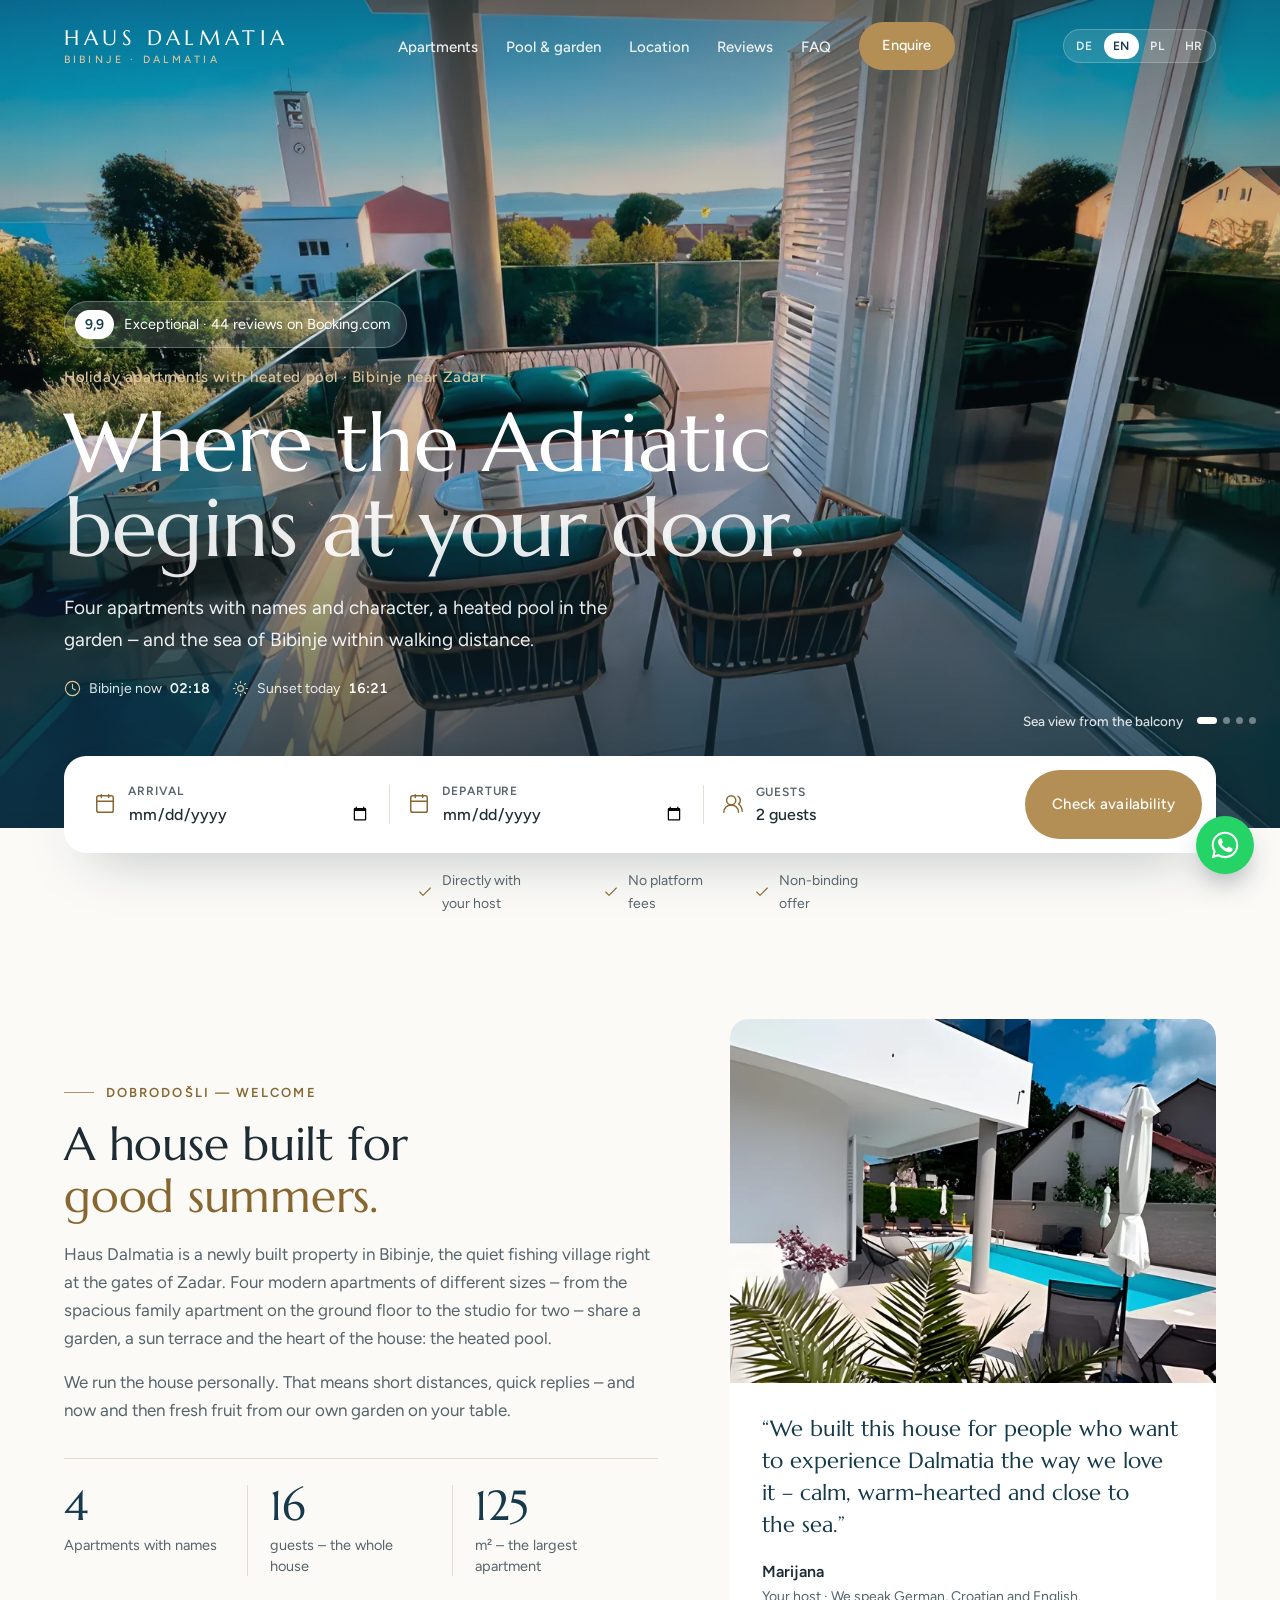
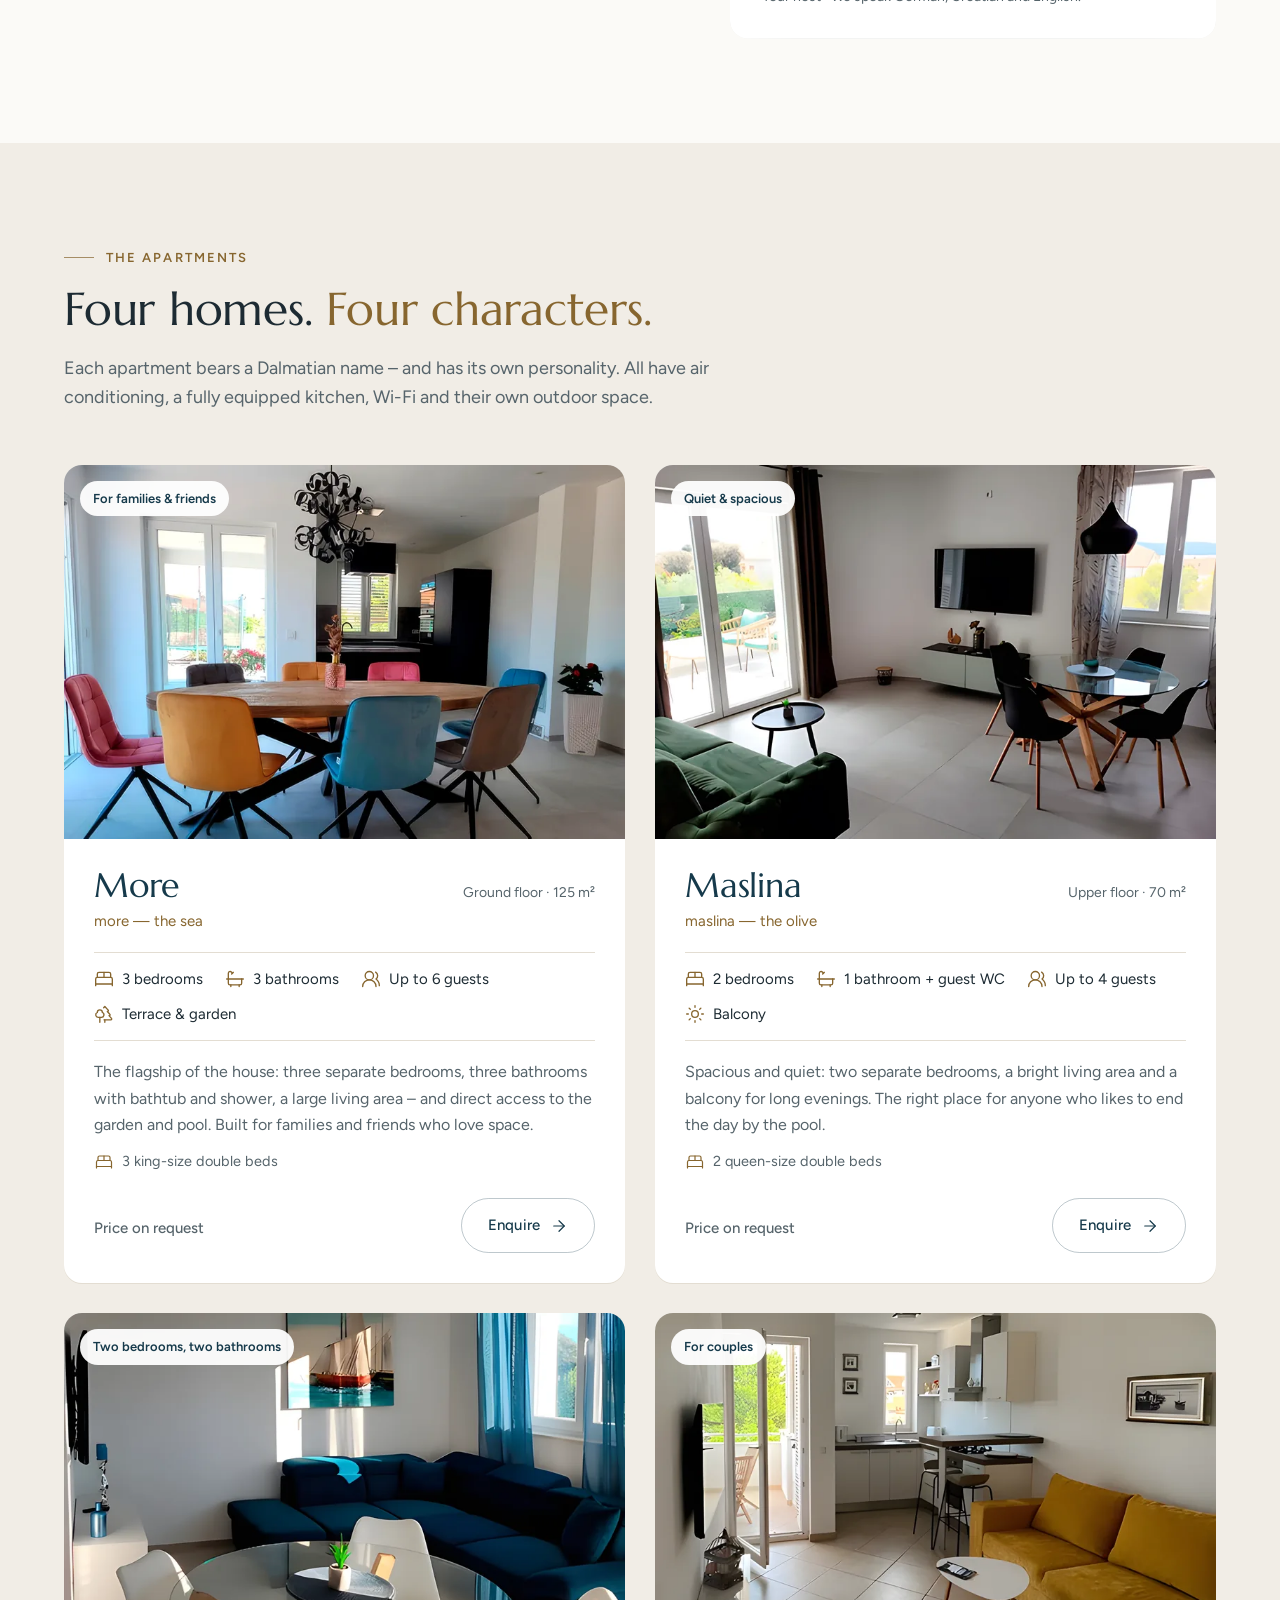
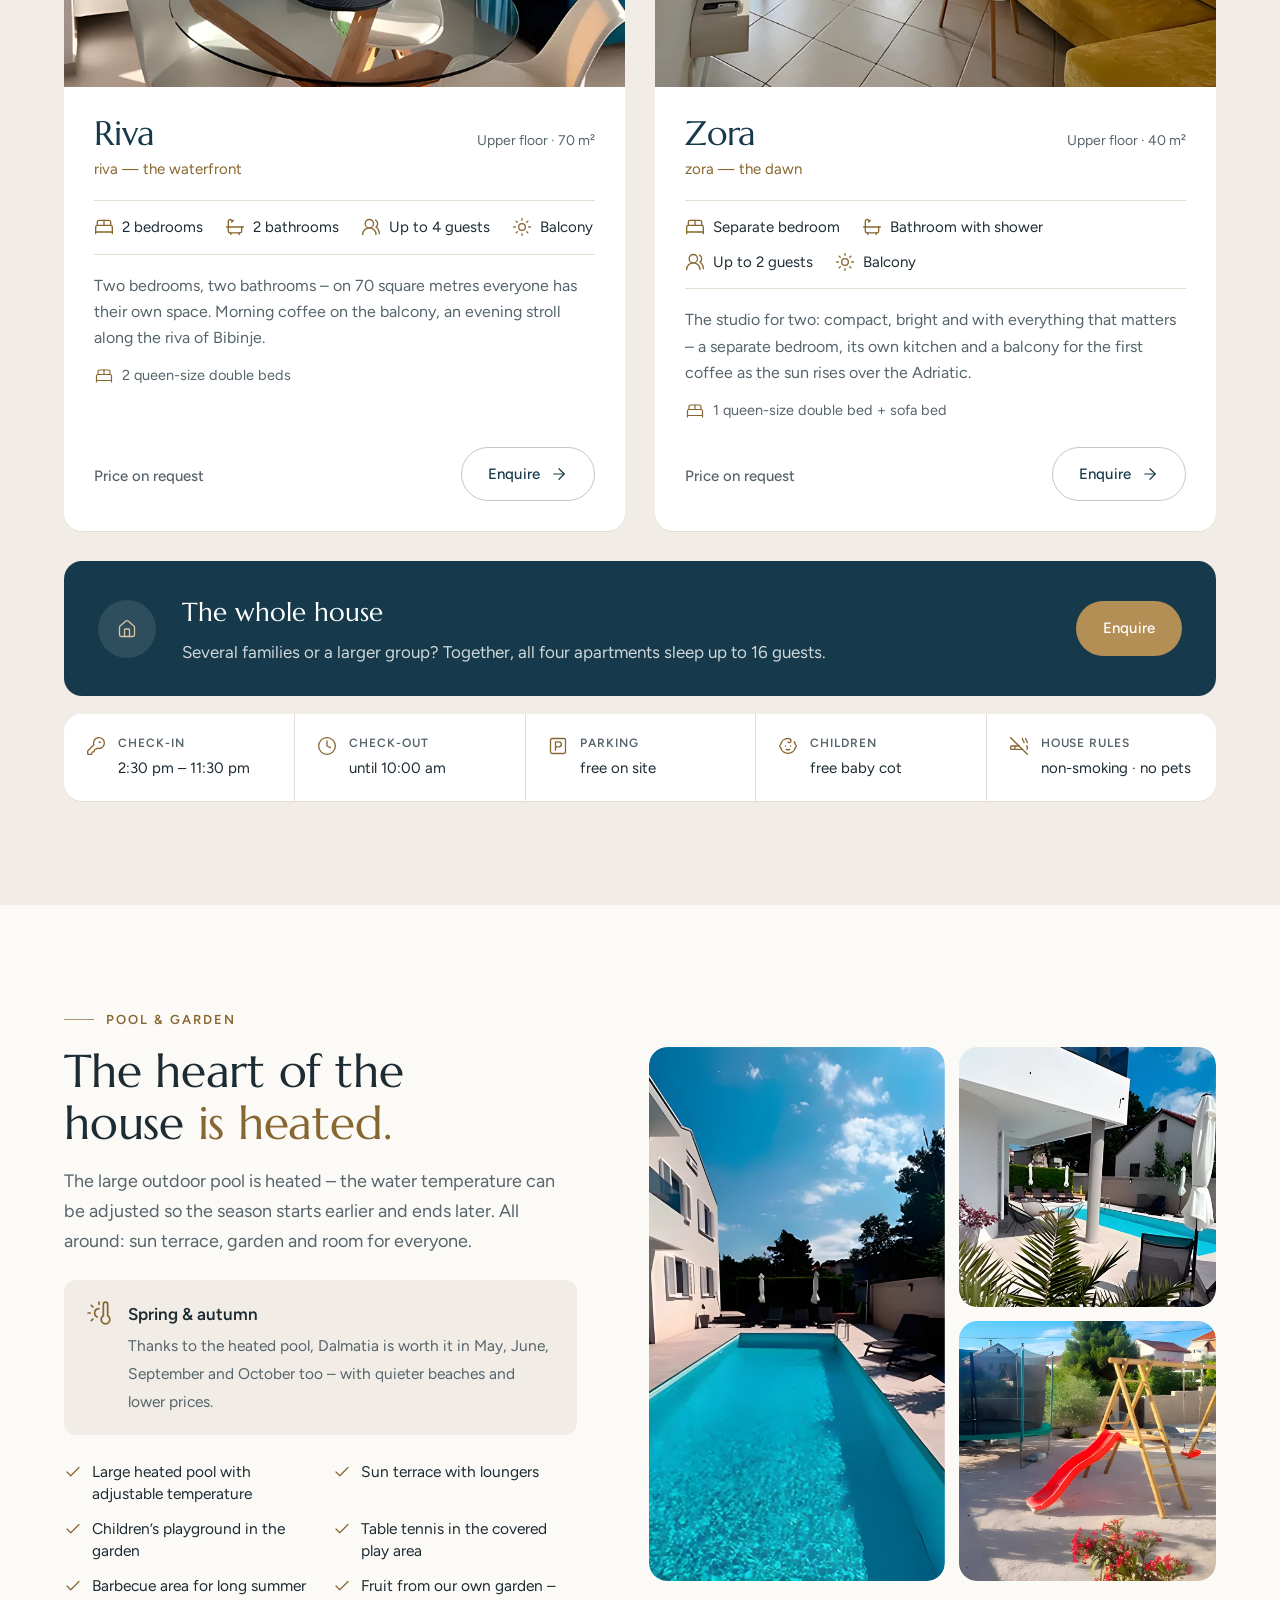
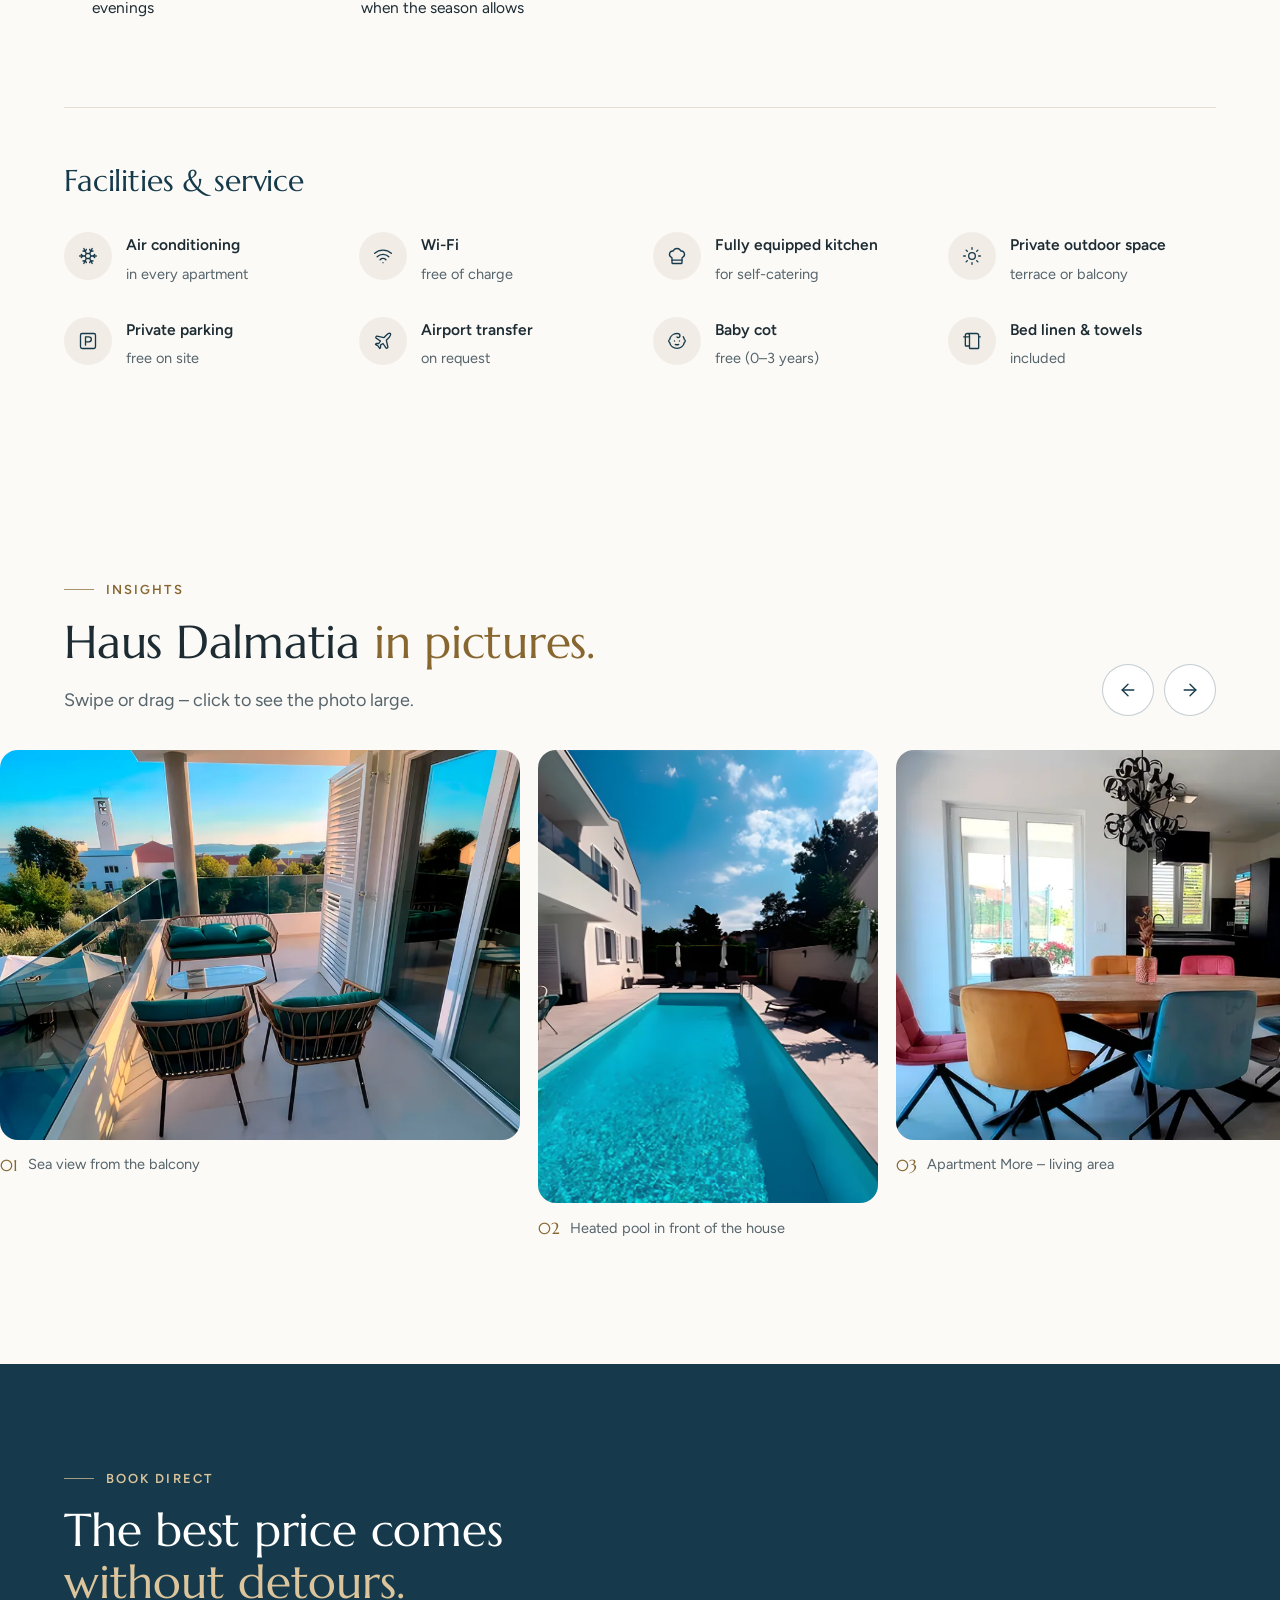
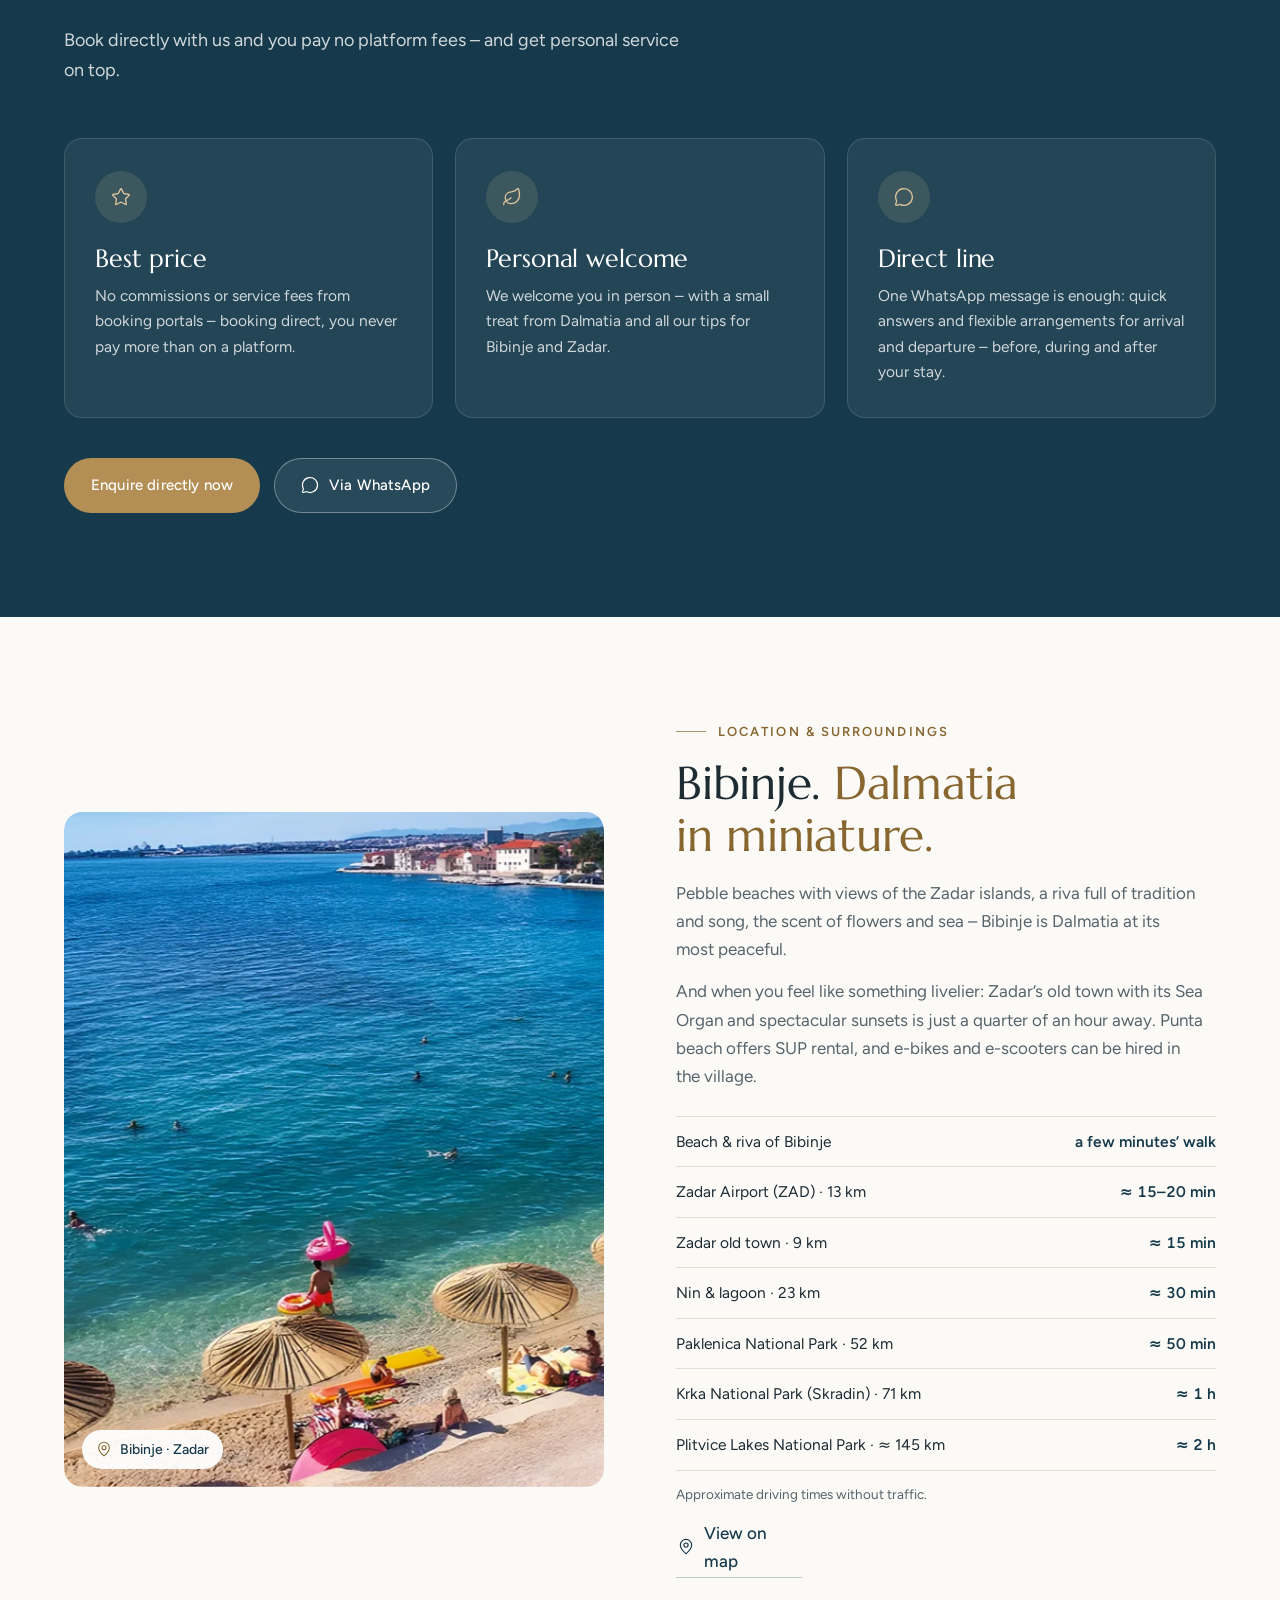
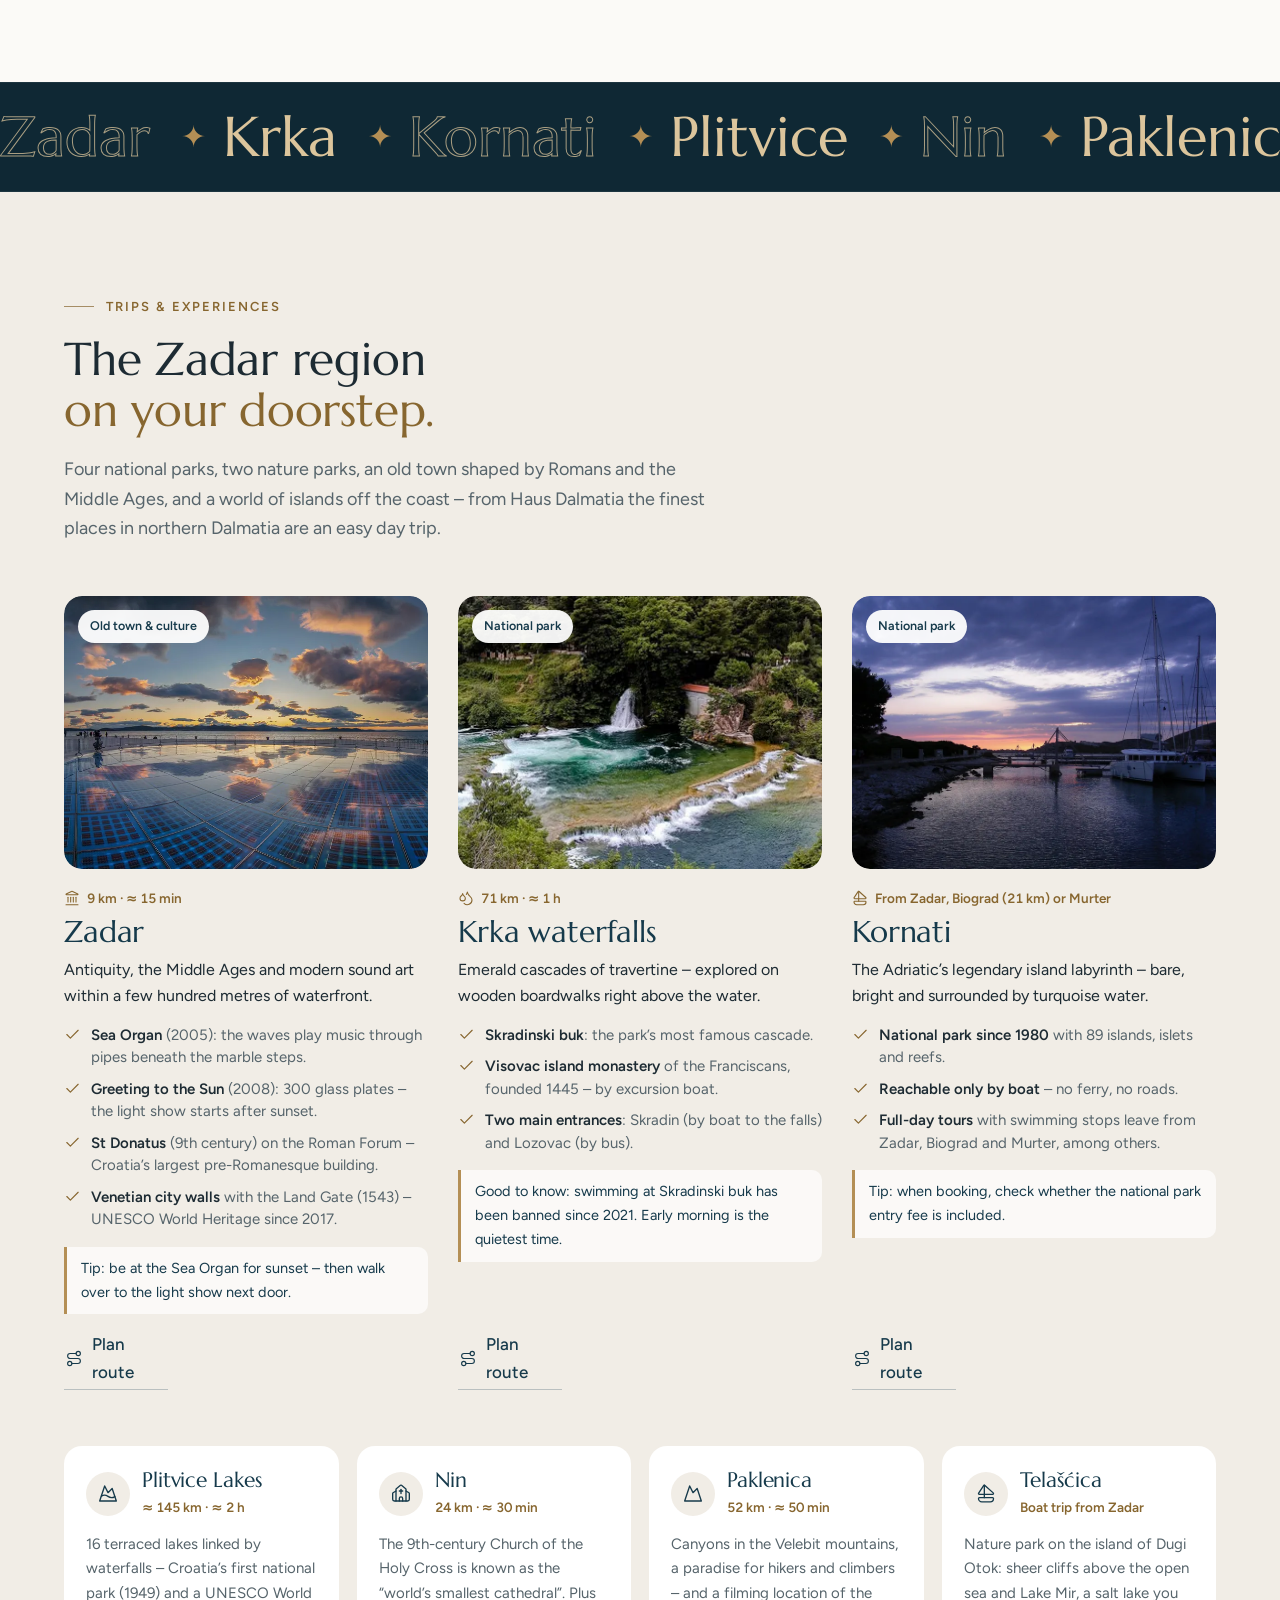
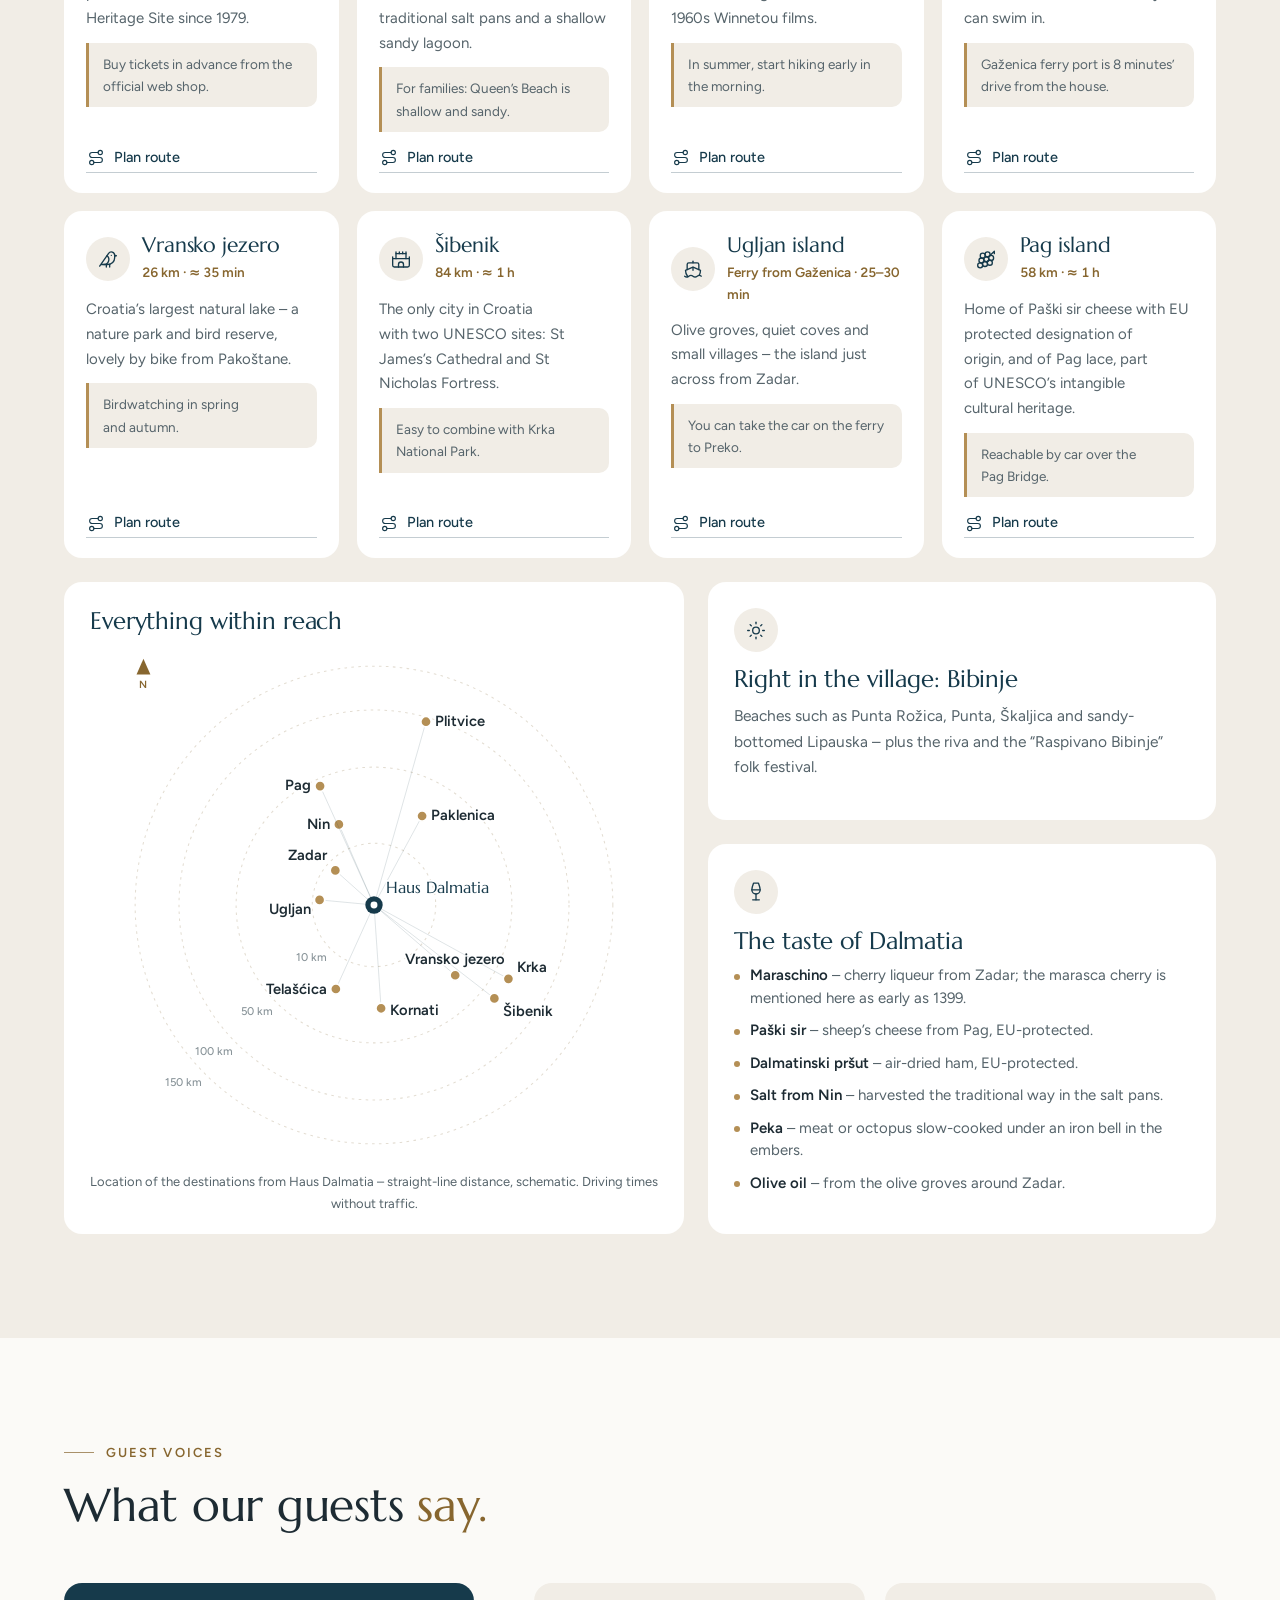
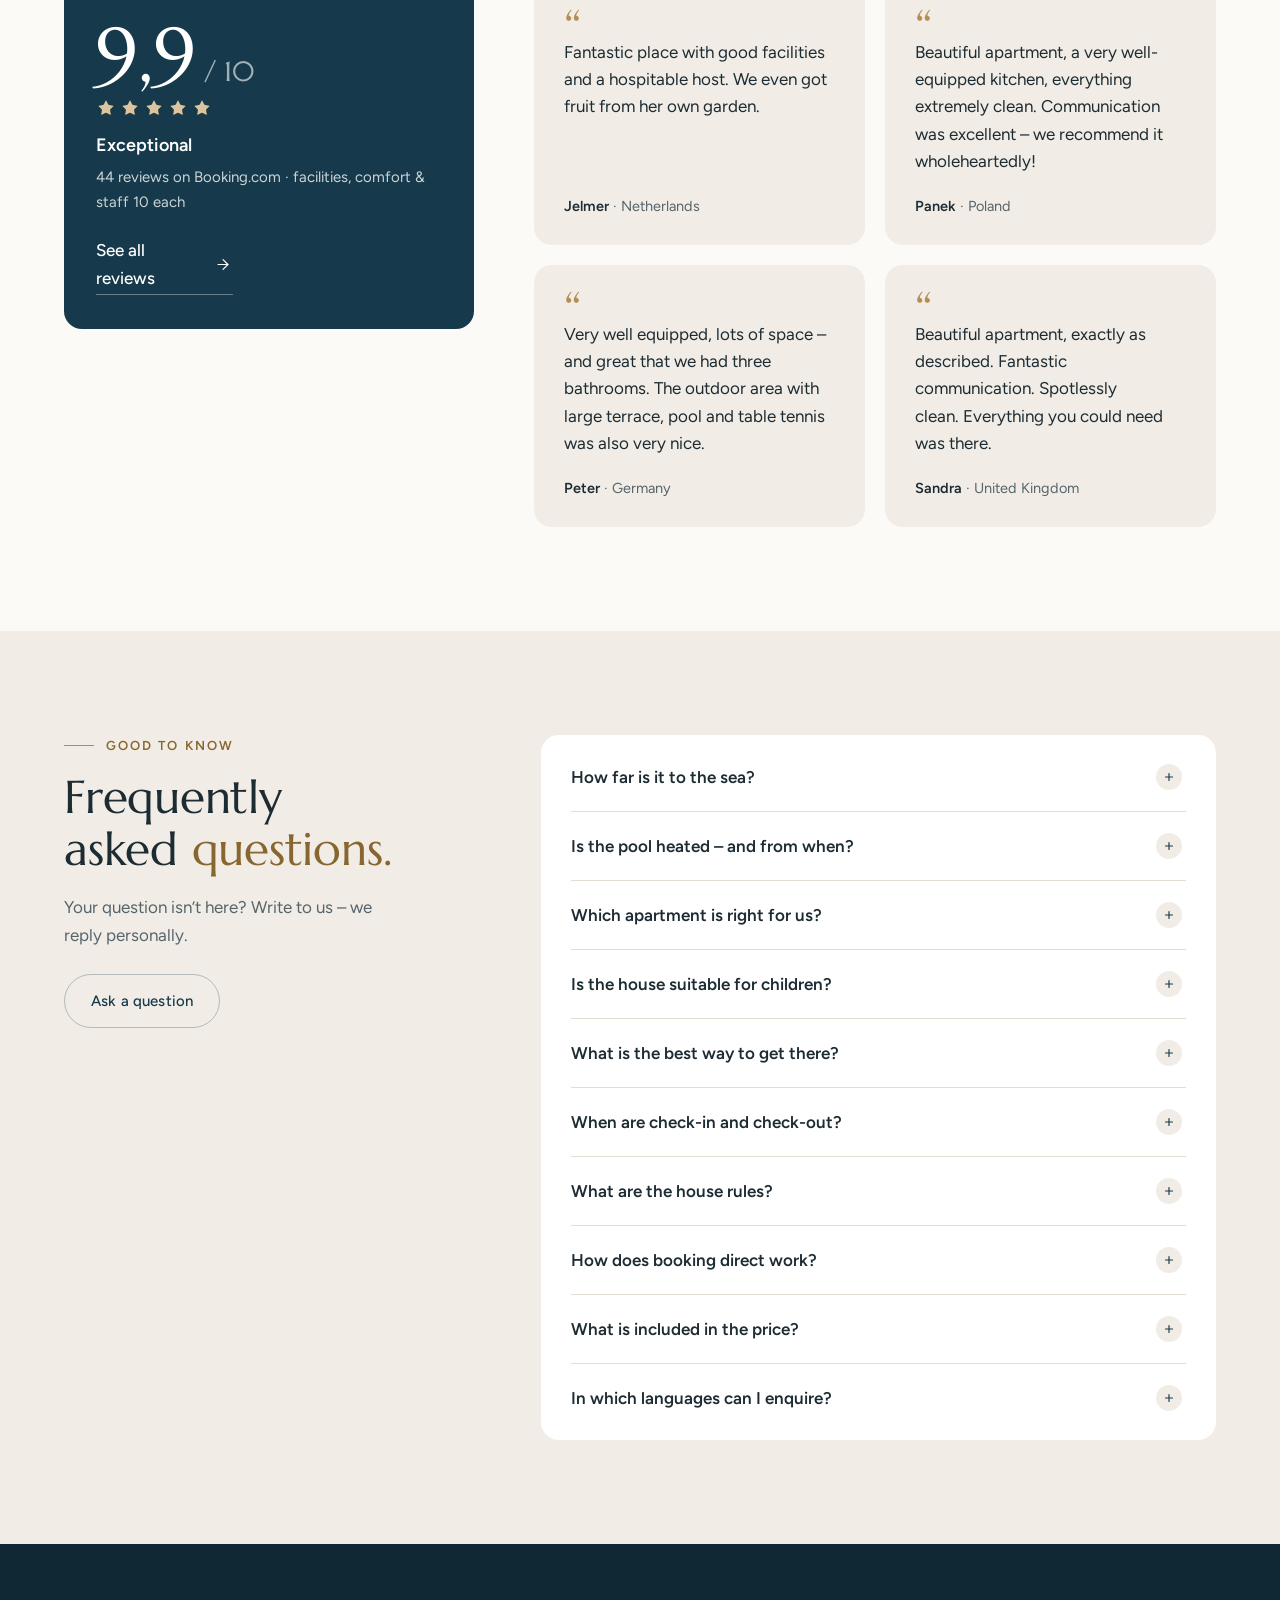
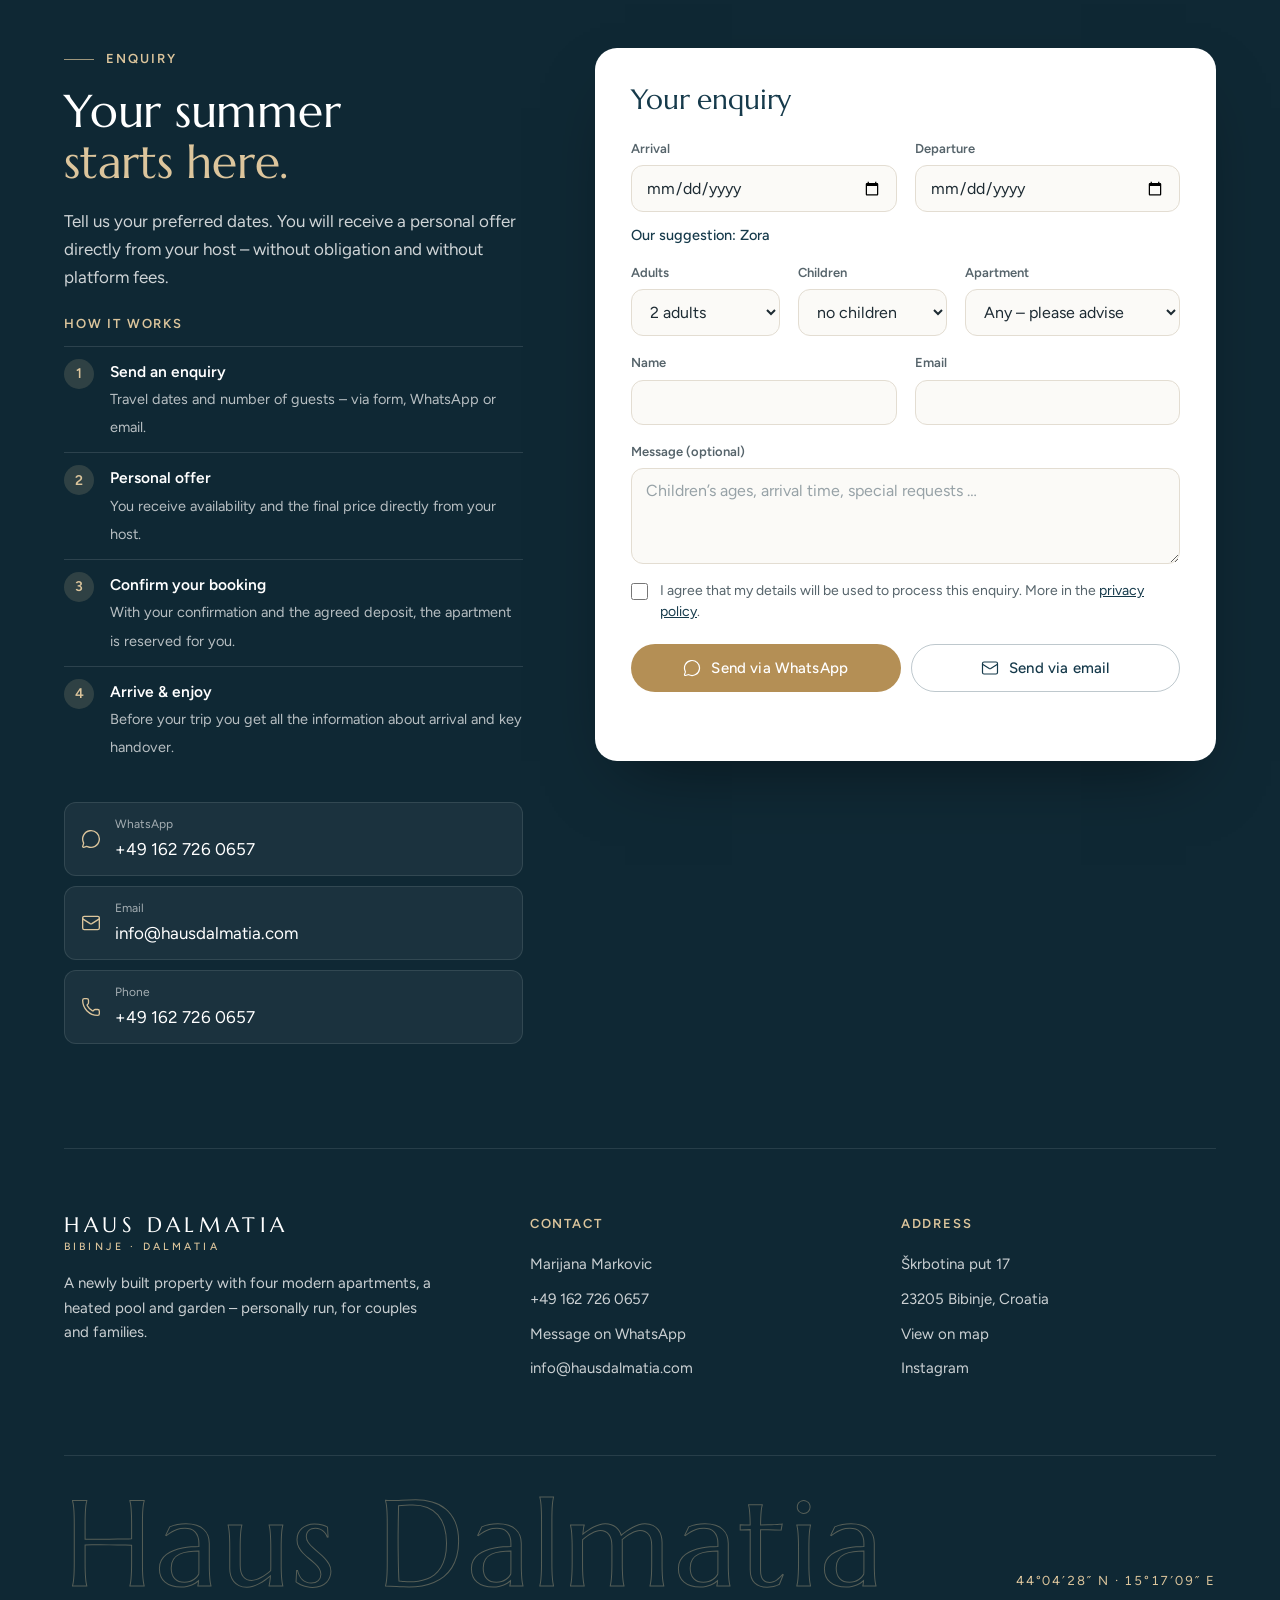
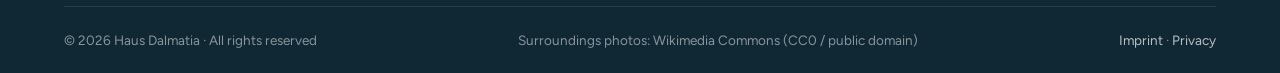
==== commit 5d4549c8: "Elegante Details: Ortszeit & Sonnenuntergang, Koordinaten, Nach-oben-Knopf - Titelbild: aktuelle Uhr" ====
--- a/en/index.html
+++ b/en/index.html
@@ -472,6 +472,25 @@
 .lb .lb-next{right:max(16px,env(safe-area-inset-right,0px))}
 .lb img{transition:opacity .3s}
 @media(max-width:640px){.lb .lb-nav{top:auto;bottom:max(18px,env(safe-area-inset-bottom,0px));margin-top:0}.gal-nav{display:none}}
+/* ---------- Kleine Details ---------- */
+::selection{background:var(--gold-soft);color:var(--sea-deep)}
+html{scrollbar-color:var(--gold) var(--stone);scrollbar-width:thin}
+.nav-links a:not(.btn){padding-block:4px;background:linear-gradient(currentColor,currentColor) 50% 100%/0 1px no-repeat;transition:background-size .35s,color .25s}
+.nav-links a:not(.btn):hover{background-size:100% 1px}
+.live{display:flex;flex-wrap:wrap;gap:8px 22px;margin-top:22px;font-size:14px;color:rgba(255,255,255,.88);min-height:1.4em}
+.live span{display:inline-flex;align-items:center;gap:8px}
+.live .ic{width:17px;height:17px;flex-basis:17px;color:var(--gold-soft)}
+.live b{font-weight:600;color:#fff;font-variant-numeric:tabular-nums}
+.to-top{position:fixed;right:max(32px,env(safe-area-inset-right,0px));bottom:100px;z-index:90;width:46px;height:46px;border-radius:50%;border:none;background:#fff;color:var(--sea);cursor:pointer;box-shadow:0 10px 26px -12px rgba(15,40,52,.45);display:flex;align-items:center;justify-content:center;opacity:0;visibility:hidden;transform:translateY(10px);transition:opacity .35s,transform .35s,visibility .35s}
+.to-top.show{opacity:1;visibility:visible;transform:none}
+.to-top svg.ring{position:absolute;inset:0;width:46px;height:46px;transform:rotate(-90deg)}
+.to-top svg.ring circle{fill:none;stroke-width:2}
+.to-top .bg{stroke:var(--line)}
+.to-top .fg{stroke:var(--gold);stroke-dasharray:132;stroke-dashoffset:132;transition:stroke-dashoffset .15s linear}
+.to-top .ic{width:18px;height:18px;transform:rotate(-90deg)}
+.foot-mark{padding-block:10px 0;border-top:1px solid rgba(255,255,255,.1);display:flex;align-items:flex-end;justify-content:space-between;gap:18px;flex-wrap:wrap;overflow:hidden}
+.foot-mark .wm{font-family:var(--display);font-size:clamp(46px,9.5vw,138px);line-height:1;letter-spacing:.02em;color:transparent;-webkit-text-stroke:1px rgba(220,197,156,.35);white-space:nowrap;padding-top:18px}
+.foot-mark .geo{font-size:13px;letter-spacing:.14em;color:var(--gold-soft);padding-bottom:14px;font-variant-numeric:tabular-nums}
 /* ---------- Responsive ---------- */
 @media(max-width:1140px){
   .nav-links{gap:20px}
@@ -497,7 +516,7 @@
   .nav-links.open{transform:none;visibility:visible}
   .nav-links a:not(.btn){color:#fff!important;font-size:19px}
   .burger{display:block}
-  .wa-float{display:none}
+  .wa-float,.to-top{display:none}
   .mbar{display:flex;position:fixed;left:0;right:0;bottom:0;z-index:95;background:var(--sea-deep);box-shadow:0 -6px 20px rgba(15,40,52,.25);padding:8px max(10px,env(safe-area-inset-right,0px)) calc(8px + env(safe-area-inset-bottom,0px)) max(10px,env(safe-area-inset-left,0px));gap:8px}
   .mbar a{flex:1;display:flex;align-items:center;justify-content:center;gap:7px;padding:12px 6px;border-radius:999px;font-size:14px;font-weight:600;color:#fff;background:rgba(255,255,255,.08)}
   .mbar a.primary{background:var(--gold)}
@@ -690,6 +709,7 @@
 <a class="rating" href="#reviews"><b>9,9</b><span data-i18n="hero.rating">Exceptional · 44 reviews on Booking.com</span></a>
 <h1><span class="kicker" data-i18n="hero.eyebrow">Holiday apartments with heated pool · Bibinje near Zadar</span><span data-i18n="hero.h1">Where the Adriatic <em>begins at your door.</em></span></h1>
 <p class="sub" data-i18n="hero.sub">Four apartments with names and character, a heated pool in the garden – and the sea of Bibinje within walking distance.</p>
+<p aria-live="off" class="live" id="live"></p>
 </div>
 </header>
 <main id="main">
@@ -1148,6 +1168,7 @@
 </address>
 </div>
 </div>
+<div aria-hidden="true" class="foot-mark"><span class="wm">Haus Dalmatia</span><span class="geo">44°04′28″ N · 15°17′09″ E</span></div>
 <div class="foot-bottom">
 <span data-i18n="foot.copyright">© 2026 Haus Dalmatia · All rights reserved</span>
 <span data-i18n="foot.credit">Surroundings photos: Wikimedia Commons (CC0 / public domain)</span>
@@ -1159,6 +1180,7 @@
 <a aria-label="WhatsApp" class="wa-float" data-wa="quick" href="https://wa.me/491627260657" rel="noopener" target="_blank">
 <svg aria-hidden="true" viewbox="0 0 32 32"><path d="M16 .8C7.6.8.8 7.6.8 16c0 2.7.7 5.3 2 7.6L.8 31.2l7.8-2c2.2 1.2 4.7 1.9 7.4 1.9 8.4 0 15.2-6.8 15.2-15.2S24.4.8 16 .8zm0 27.7c-2.4 0-4.7-.6-6.7-1.8l-.5-.3-4.6 1.2 1.2-4.5-.3-.5c-1.3-2-2-4.4-2-6.8C3.1 8.9 8.9 3.1 16 3.1S28.9 8.9 28.9 16 23.1 28.5 16 28.5zm7-9.4c-.4-.2-2.3-1.1-2.6-1.2-.4-.1-.6-.2-.9.2-.3.4-1 1.2-1.2 1.5-.2.3-.4.3-.8.1-.4-.2-1.6-.6-3.1-1.9-1.1-1-1.9-2.2-2.1-2.6-.2-.4 0-.6.2-.8.2-.2.4-.4.6-.7.2-.2.3-.4.4-.7.1-.3.1-.5 0-.7-.1-.2-.9-2.1-1.2-2.9-.3-.8-.6-.7-.9-.7h-.8c-.3 0-.7.1-1.1.5-.4.4-1.4 1.4-1.4 3.4s1.5 3.9 1.7 4.2c.2.3 2.9 4.4 7 6.2 1 .4 1.7.7 2.3.9 1 .3 1.9.3 2.6.2.8-.1 2.3-1 2.7-1.9.3-.9.3-1.7.2-1.9-.1-.2-.4-.3-.8-.5z"></path></svg>
 </a>
+<button aria-label="Nach oben" class="to-top" id="toTop" type="button"><svg aria-hidden="true" class="ring" viewbox="0 0 46 46"><circle class="bg" cx="23" cy="23" r="21"></circle><circle class="fg" cx="23" cy="23" id="toTopFg" r="21"></circle></svg><svg class="ic"><use href="#i-arrow"></use></svg></button>
 <!-- ======= MOBILE SCHNELLZUGRIFF ======= -->
 <div class="mbar">
 <a class="primary" href="#anfrage"><svg class="ic"><use href="#i-cal"></use></svg><span data-i18n="mbar.inq">Enquire</span></a>
@@ -1684,7 +1706,7 @@
 /* Texte, die per Skript erzeugt werden */
 function plPl(n, one, few, many){ var m10 = n % 10, m100 = n % 100; return n === 1 ? one : (m10 >= 2 && m10 <= 4 && (m100 < 12 || m100 > 14)) ? few : many; }
 var T = {
-  de:{ guest:function(n){return n+(n===1?' Gast':' Gäste');}, adult:function(n){return n+(n===1?' Erwachsener':' Erwachsene');}, kid:function(n){return n===0?'keine Kinder':n+(n===1?' Kind':' Kinder');},
+  de:{ liveNow:'Bibinje jetzt', liveSun:'Sonnenuntergang heute', toTop:'Nach oben', guest:function(n){return n+(n===1?' Gast':' Gäste');}, adult:function(n){return n+(n===1?' Erwachsener':' Erwachsene');}, kid:function(n){return n===0?'keine Kinder':n+(n===1?' Kind':' Kinder');},
        nights:function(n){return n+(n===1?' Nacht':' Nächte');}, priceReq:'Preis auf Anfrage', from:'ab', night:'/ Nacht', upto:'bis',
        sugg:function(a){return 'Unser Vorschlag: '+a;}, aptAny:'Egal – bitte beraten', aptAll:'Ganzes Haus (bis 16)',
        errDates:'Bitte Anreise und Abreise wählen (Abreise nach Anreise).', errName:'Bitte Ihren Namen angeben.', errMail:'Bitte eine gültige E-Mail-Adresse angeben.', errConsent:'Bitte der Verarbeitung Ihrer Angaben zustimmen.',
@@ -1693,7 +1715,7 @@
        subj:'Anfrage Haus Dalmatia', hello:'Guten Tag Marijana,', intro:'ich interessiere mich für einen Aufenthalt im Haus Dalmatia.',
        lArr:'Anreise', lDep:'Abreise', lGuests:'Gäste', lApt:'Apartment', lName:'Name', lMail:'E-Mail', lMsg:'Nachricht', bye:'Vielen Dank und viele Grüße',
        waInquiry:'Guten Tag, ich möchte gern die Verfügbarkeit im Haus Dalmatia anfragen.', waDirect:'Guten Tag, ich möchte gern direkt im Haus Dalmatia buchen.' },
-  en:{ guest:function(n){return n+(n===1?' guest':' guests');}, adult:function(n){return n+(n===1?' adult':' adults');}, kid:function(n){return n===0?'no children':n+(n===1?' child':' children');},
+  en:{ liveNow:'Bibinje now', liveSun:'Sunset today', toTop:'Back to top', guest:function(n){return n+(n===1?' guest':' guests');}, adult:function(n){return n+(n===1?' adult':' adults');}, kid:function(n){return n===0?'no children':n+(n===1?' child':' children');},
        nights:function(n){return n+(n===1?' night':' nights');}, priceReq:'Price on request', from:'from', night:'/ night', upto:'up to',
        sugg:function(a){return 'Our suggestion: '+a;}, aptAny:'Any – please advise', aptAll:'Whole house (up to 16)',
        errDates:'Please choose arrival and departure (departure after arrival).', errName:'Please enter your name.', errMail:'Please enter a valid email address.', errConsent:'Please agree to the processing of your details.',
@@ -1702,7 +1724,7 @@
        subj:'Enquiry Haus Dalmatia', hello:'Hello Marijana,', intro:'I am interested in a stay at Haus Dalmatia.',
        lArr:'Arrival', lDep:'Departure', lGuests:'Guests', lApt:'Apartment', lName:'Name', lMail:'Email', lMsg:'Message', bye:'Many thanks and best regards',
        waInquiry:'Hello, I would like to enquire about availability at Haus Dalmatia.', waDirect:'Hello, I would like to book directly at Haus Dalmatia.' },
-  pl:{ guest:function(n){return n+' '+plPl(n,'osoba','osoby','osób');}, adult:function(n){return n+' '+plPl(n,'dorosły','dorosłych','dorosłych');}, kid:function(n){return n===0?'bez dzieci':n+' '+plPl(n,'dziecko','dzieci','dzieci');},
+  pl:{ liveNow:'Bibinje teraz', liveSun:'Zachód słońca dziś', toTop:'Do góry', guest:function(n){return n+' '+plPl(n,'osoba','osoby','osób');}, adult:function(n){return n+' '+plPl(n,'dorosły','dorosłych','dorosłych');}, kid:function(n){return n===0?'bez dzieci':n+' '+plPl(n,'dziecko','dzieci','dzieci');},
        nights:function(n){return n+' '+plPl(n,'noc','noce','nocy');}, priceReq:'Cena na zapytanie', from:'od', night:'/ noc', upto:'do',
        sugg:function(a){return 'Nasza propozycja: '+a;}, aptAny:'Obojętnie – proszę doradzić', aptAll:'Cały dom (do 16 osób)',
        errDates:'Prosimy wybrać datę przyjazdu i wyjazdu (wyjazd po przyjeździe).', errName:'Prosimy podać imię i nazwisko.', errMail:'Prosimy podać poprawny adres e-mail.', errConsent:'Prosimy wyrazić zgodę na przetwarzanie danych.',
@@ -1711,7 +1733,7 @@
        subj:'Zapytanie Haus Dalmatia', hello:'Dzień dobry Pani Marijano,', intro:'interesuje mnie pobyt w Haus Dalmatia.',
        lArr:'Przyjazd', lDep:'Wyjazd', lGuests:'Goście', lApt:'Apartament', lName:'Imię i nazwisko', lMail:'E-mail', lMsg:'Wiadomość', bye:'Dziękuję i pozdrawiam',
        waInquiry:'Dzień dobry, chciałbym/chciałabym zapytać o dostępność w Haus Dalmatia.', waDirect:'Dzień dobry, chciałbym/chciałabym zarezerwować bezpośrednio w Haus Dalmatia.' },
-  hr:{ guest:function(n){var m=n%10,h=n%100;return n+((m===1&&h!==11)?' gost':(m>=2&&m<=4&&(h<12||h>14))?' gosta':' gostiju');}, adult:function(n){var m=n%10,h=n%100;return n+((m===1&&h!==11)?' odrasla osoba':(m>=2&&m<=4&&(h<12||h>14))?' odrasle osobe':' odraslih');}, kid:function(n){return n===0?'bez djece':n+(n===1?' dijete':' djece');},
+  hr:{ liveNow:'Bibinje sada', liveSun:'Zalazak sunca danas', toTop:'Na vrh', guest:function(n){var m=n%10,h=n%100;return n+((m===1&&h!==11)?' gost':(m>=2&&m<=4&&(h<12||h>14))?' gosta':' gostiju');}, adult:function(n){var m=n%10,h=n%100;return n+((m===1&&h!==11)?' odrasla osoba':(m>=2&&m<=4&&(h<12||h>14))?' odrasle osobe':' odraslih');}, kid:function(n){return n===0?'bez djece':n+(n===1?' dijete':' djece');},
        nights:function(n){var m=n%10,h=n%100;return n+((m===1&&h!==11)?' noć':' noći');}, priceReq:'Cijena na upit', from:'od', night:'/ noć', upto:'do',
        sugg:function(a){return 'Naš prijedlog: '+a;}, aptAny:'Svejedno – savjetujte me', aptAll:'Cijela kuća (do 16)',
        errDates:'Odaberite datum dolaska i odlaska (odlazak nakon dolaska).', errName:'Upišite svoje ime.', errMail:'Upišite valjanu adresu e-pošte.', errConsent:'Molimo potvrdite suglasnost za obradu podataka.',
@@ -2030,6 +2052,40 @@
   addEventListener('scroll', function(){ if (!ticking){ ticking = true; requestAnimationFrame(frame); } }, {passive:true});
   frame();
 })();
+/* =====================================================================
+   DETAILS: Ortszeit & Sonnenuntergang in Bibinje, Nach-oben-Knopf
+   ===================================================================== */
+(function(){
+  var LAT = 44.0744, LON = 15.2858, TZ = 'Europe/Zagreb', live = $('live'), t = T[curLang];
+  var loc = {de:'de-DE', en:'en-GB', pl:'pl-PL', hr:'hr-HR'}[curLang] || 'de-DE';
+  function fmt(d){ return d.toLocaleTimeString(loc, {timeZone: TZ, hour: '2-digit', minute: '2-digit'}); }
+  // Sonnenuntergang nach NOAA-Näherung (Genauigkeit etwa ±2 Minuten)
+  function sunset(now){
+    var y = now.getUTCFullYear(), start = Date.UTC(y, 0, 1), n = Math.floor((now - start) / 864e5) + 1;
+    var g = 2 * Math.PI / 365 * (n - 1), r = Math.PI / 180;
+    var eq = 229.18 * (0.000075 + 0.001868 * Math.cos(g) - 0.032077 * Math.sin(g) - 0.014615 * Math.cos(2 * g) - 0.040849 * Math.sin(2 * g));
+    var de = 0.006918 - 0.399912 * Math.cos(g) + 0.070257 * Math.sin(g) - 0.006758 * Math.cos(2 * g) + 0.000907 * Math.sin(2 * g) - 0.002697 * Math.cos(3 * g) + 0.00148 * Math.sin(3 * g);
+    var ha = Math.acos(Math.cos(90.833 * r) / (Math.cos(LAT * r) * Math.cos(de)) - Math.tan(LAT * r) * Math.tan(de)) / r;
+    var min = 720 - 4 * (LON - ha) - eq;
+    return new Date(Date.UTC(y, now.getUTCMonth(), now.getUTCDate()) + min * 6e4);
+  }
+  function draw(){
+    var now = new Date();
+    live.innerHTML = '<span><svg class="ic"><use href="#i-clock"/></svg>' + t.liveNow + ' <b>' + fmt(now) + '</b></span>' +
+                     '<span><svg class="ic"><use href="#i-sun"/></svg>' + t.liveSun + ' <b>' + fmt(sunset(now)) + '</b></span>';
+  }
+  if (live){ try { draw(); setInterval(draw, 30000); } catch(e){ live.hidden = true; } }
+  var btn = $('toTop'), fg = $('toTopFg');
+  if (btn){
+    btn.setAttribute('aria-label', t.toTop);
+    btn.addEventListener('click', function(){ scrollTo({top: 0, behavior: matchMedia('(prefers-reduced-motion: reduce)').matches ? 'auto' : 'smooth'}); });
+    var tk = false;
+    addEventListener('scroll', function(){ if (tk) return; tk = true; requestAnimationFrame(function(){
+      tk = false; var y = scrollY, max = document.documentElement.scrollHeight - innerHeight;
+      btn.classList.toggle('show', y > 700); fg.style.strokeDashoffset = (132 * (1 - (max > 0 ? y / max : 0))).toFixed(1);
+    }); }, {passive:true});
+  }
+})();
 </script>
 </body>
 </html>
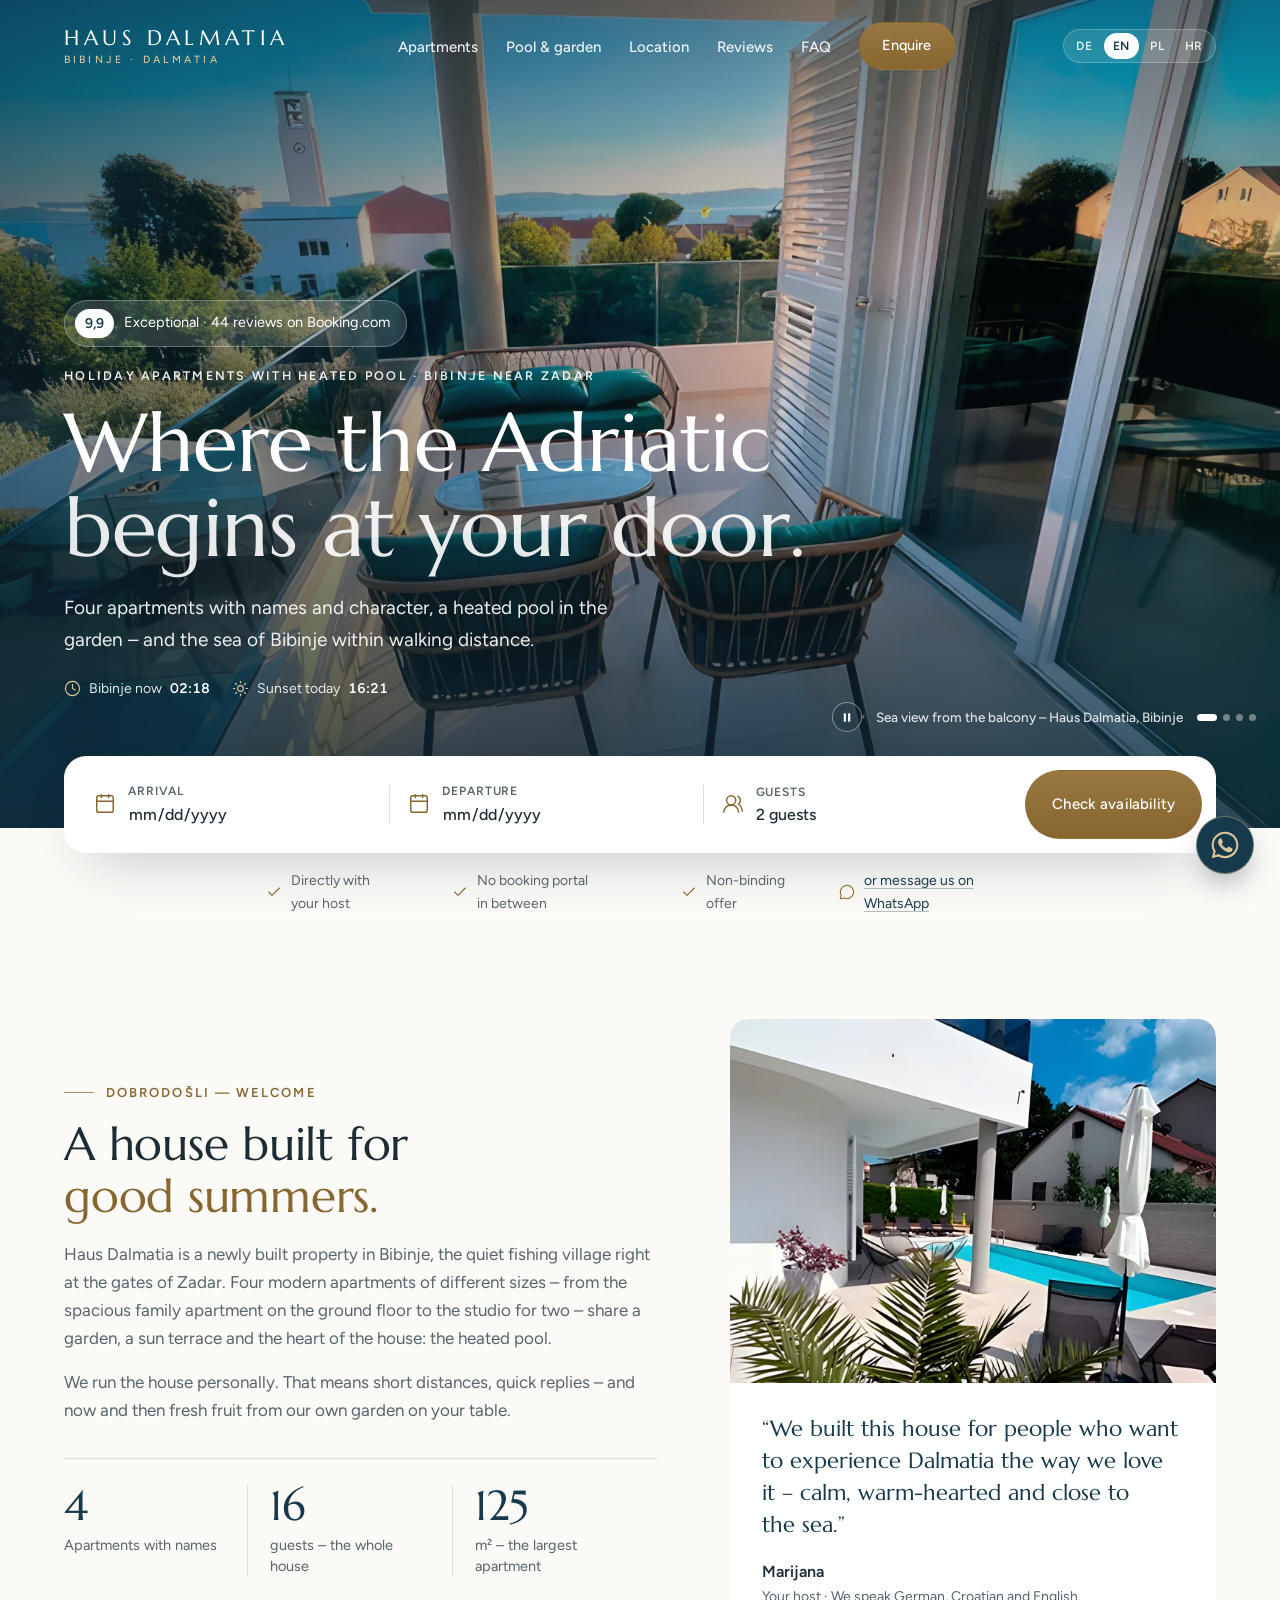
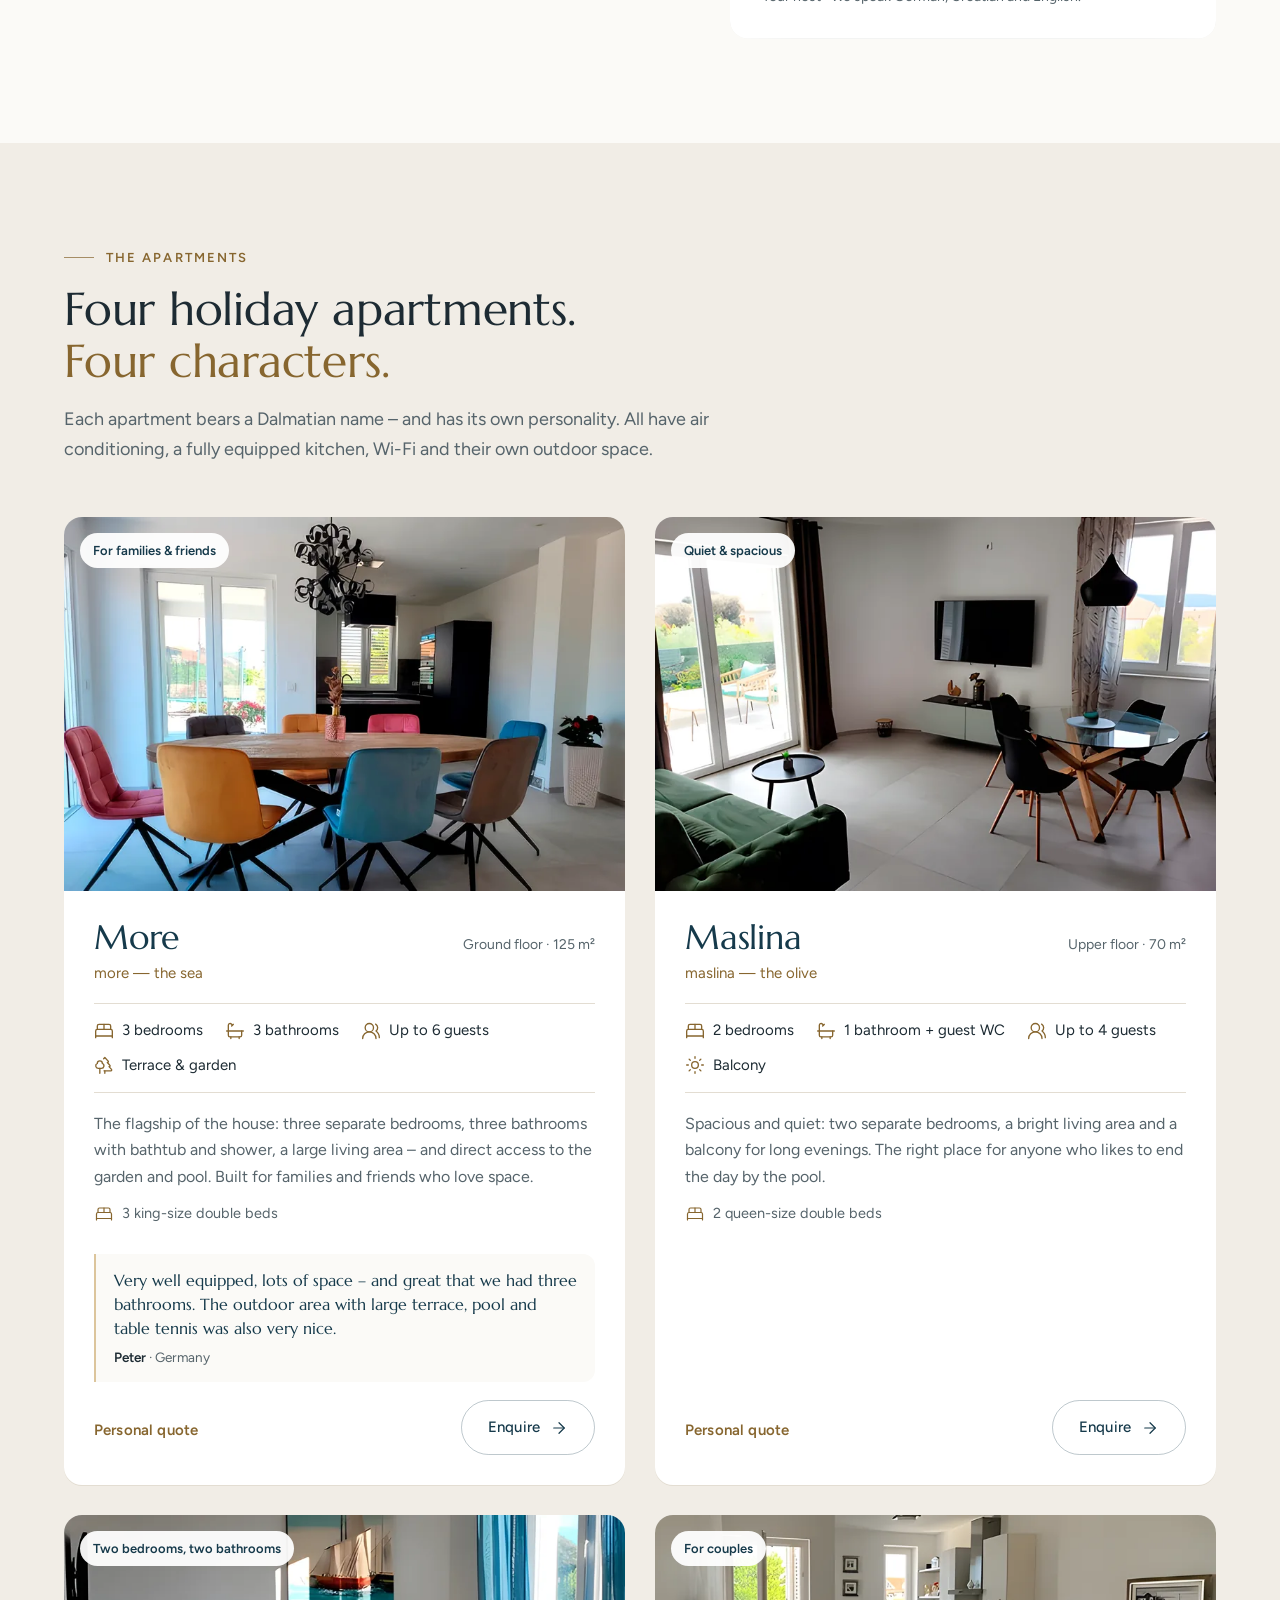
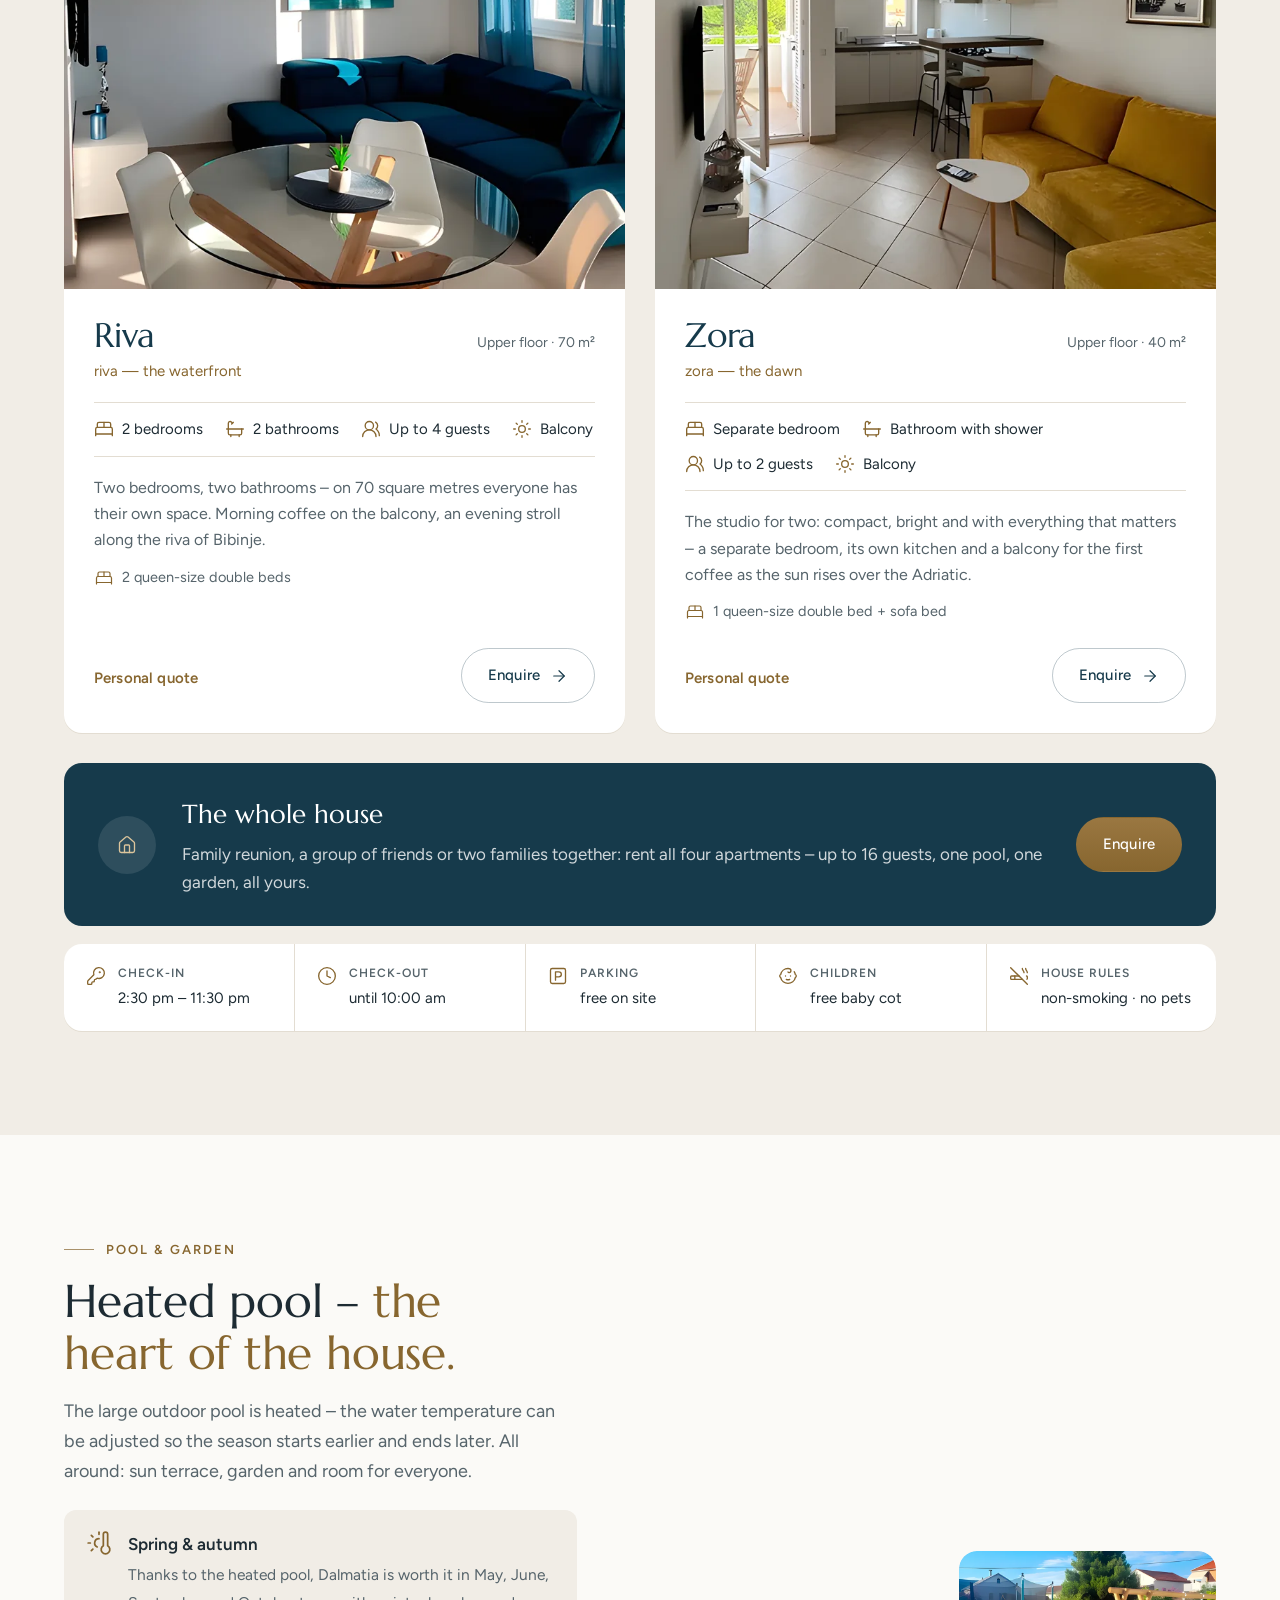
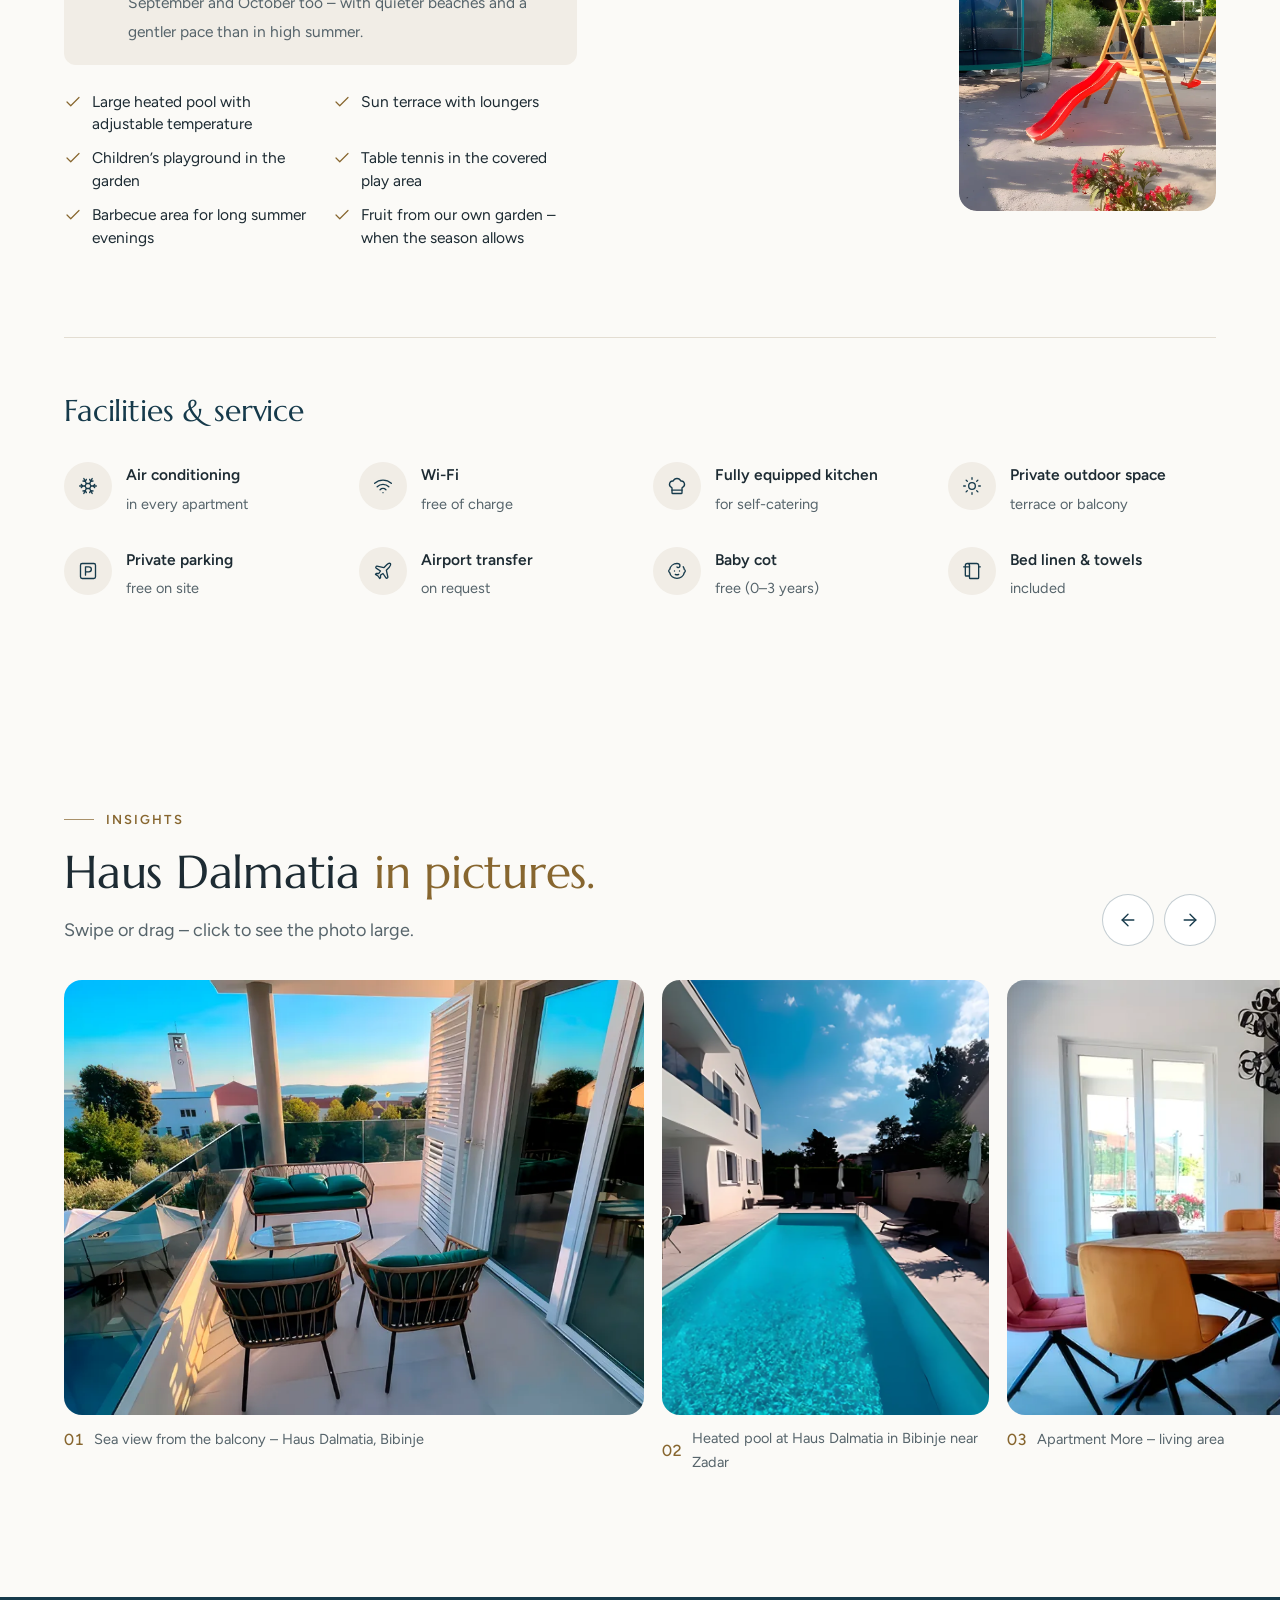
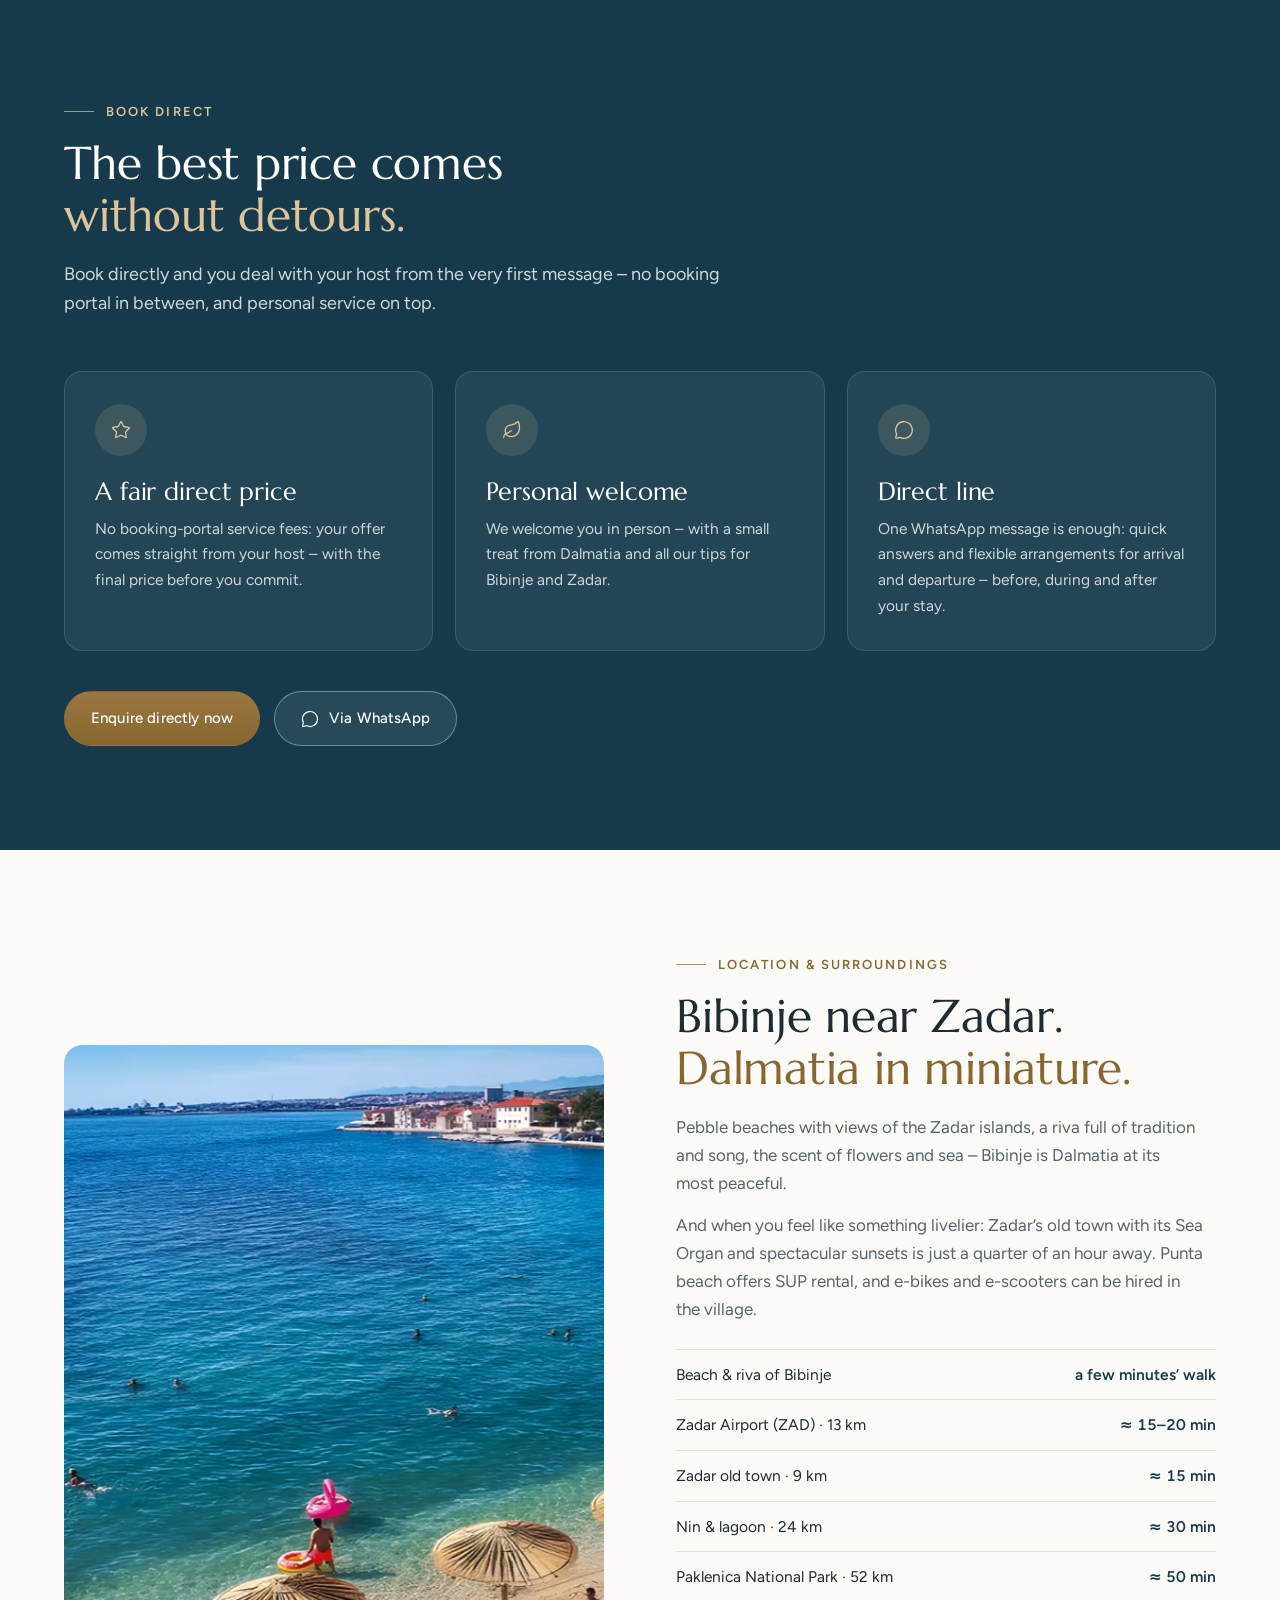
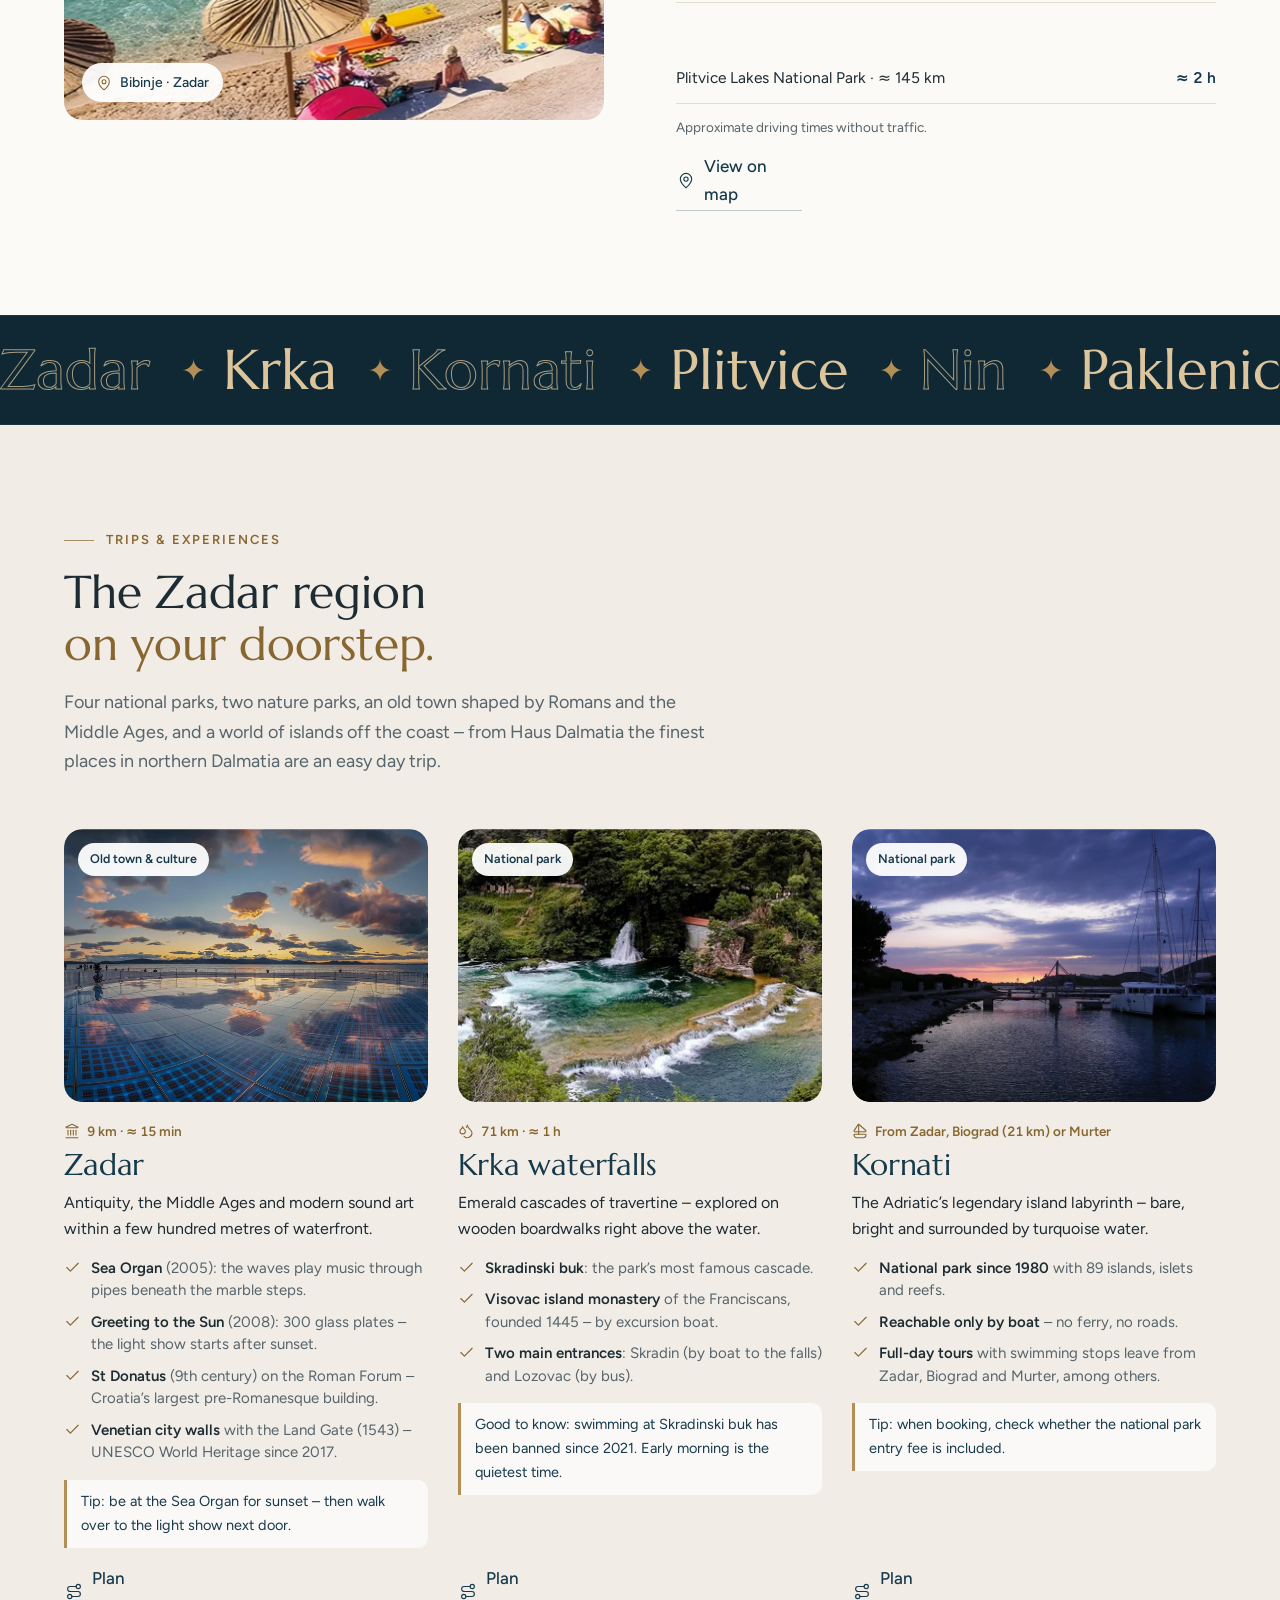
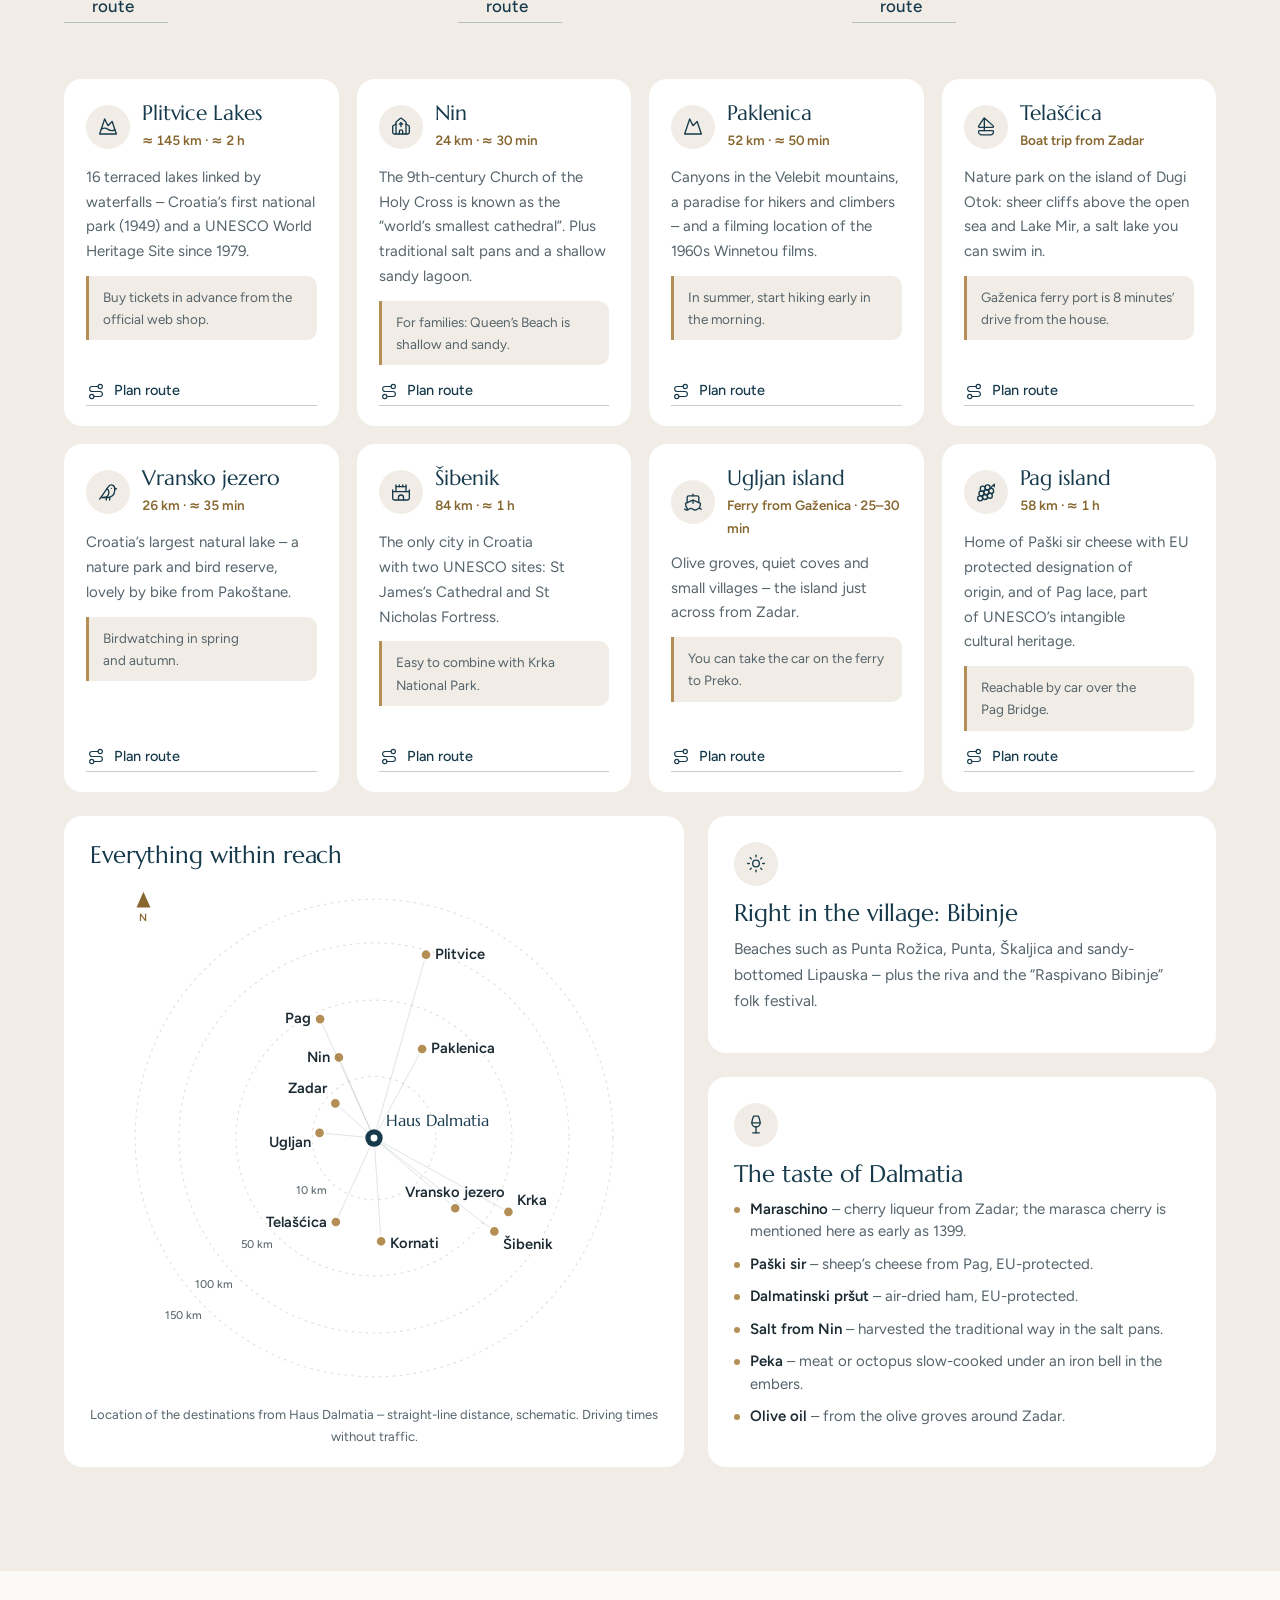
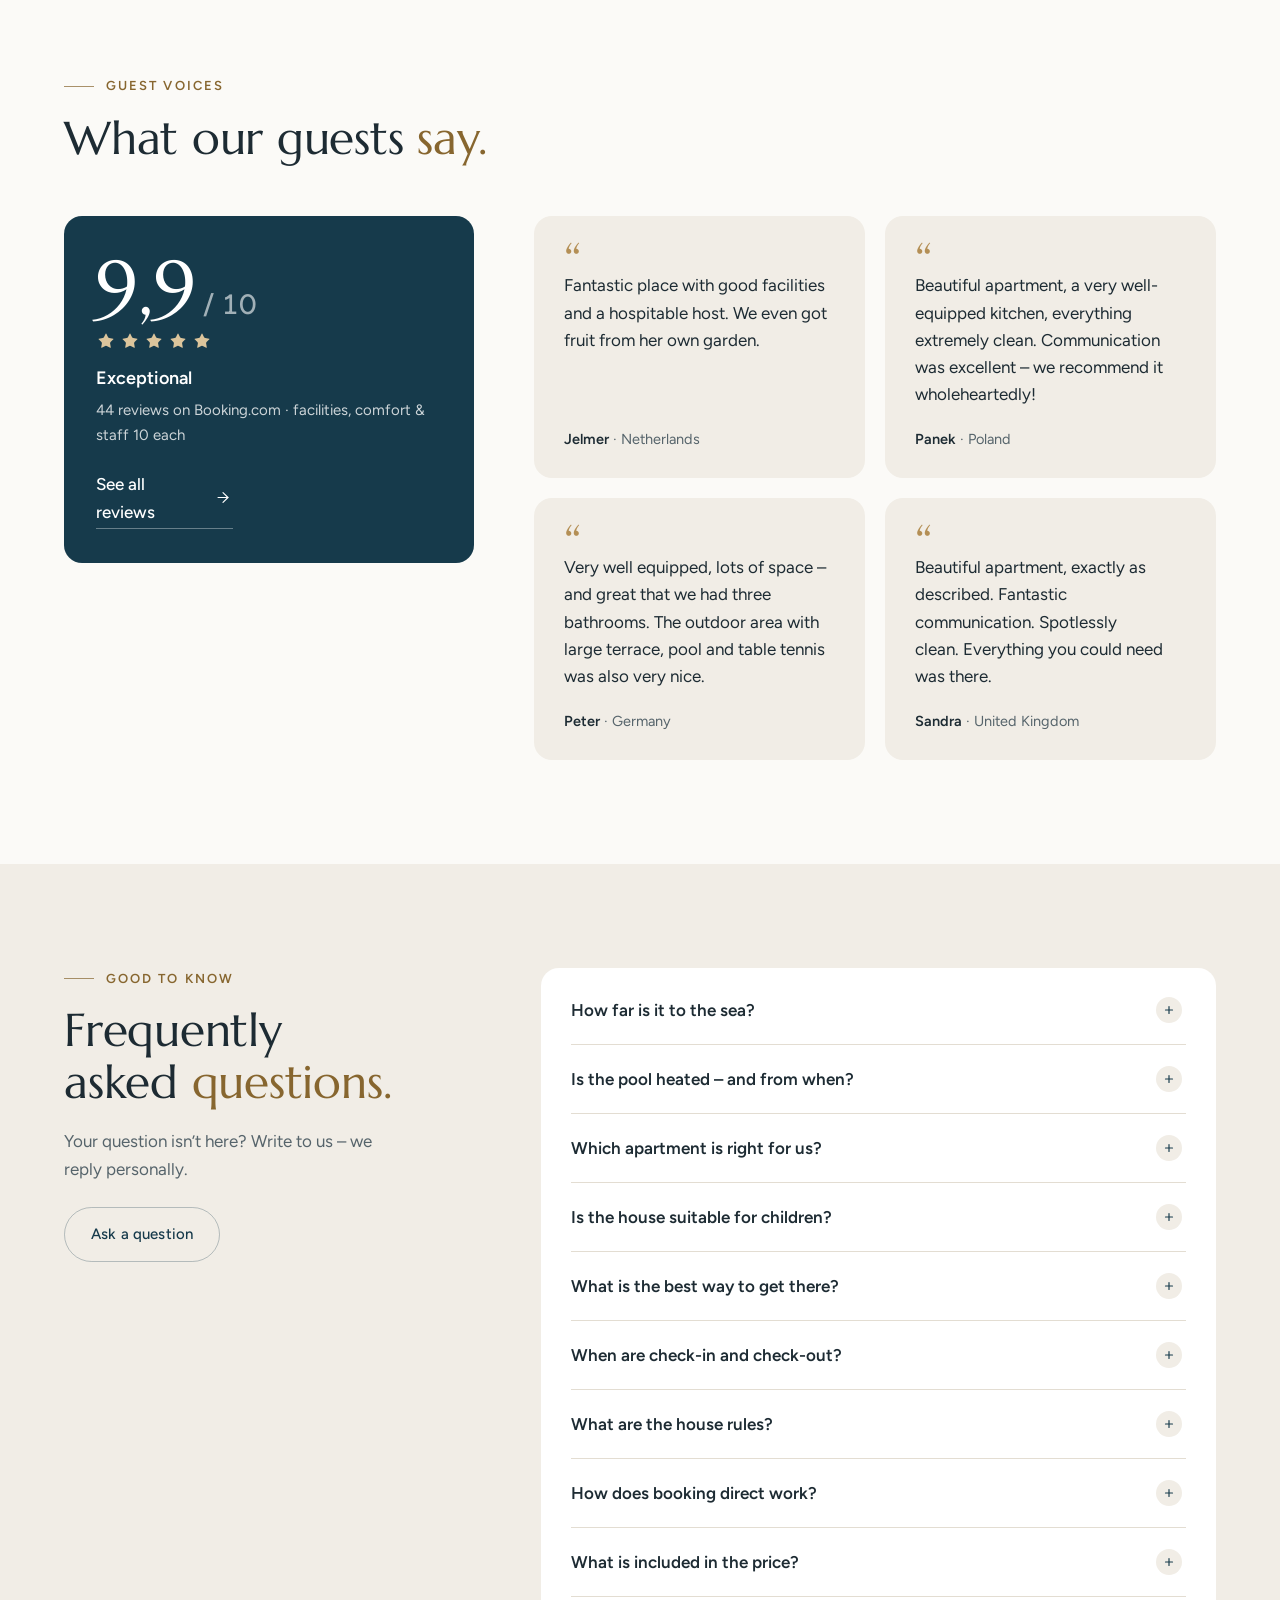
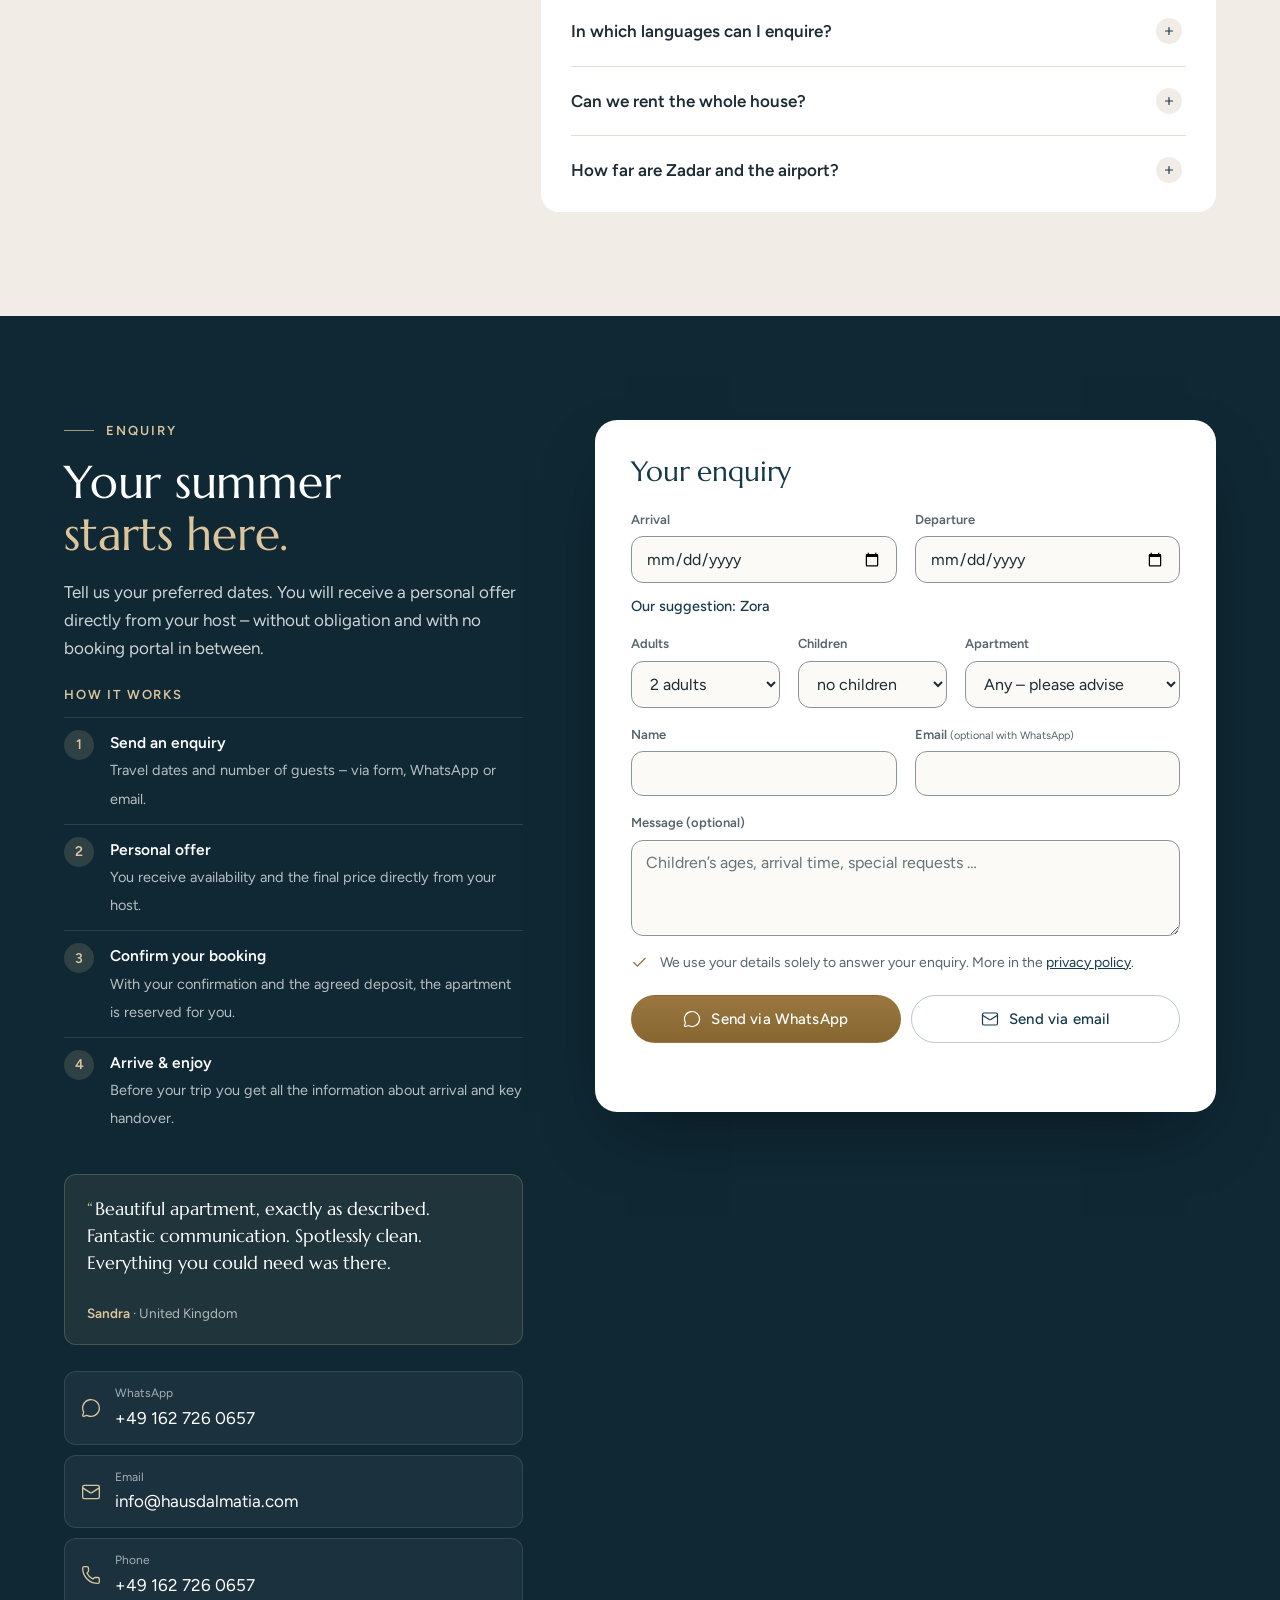
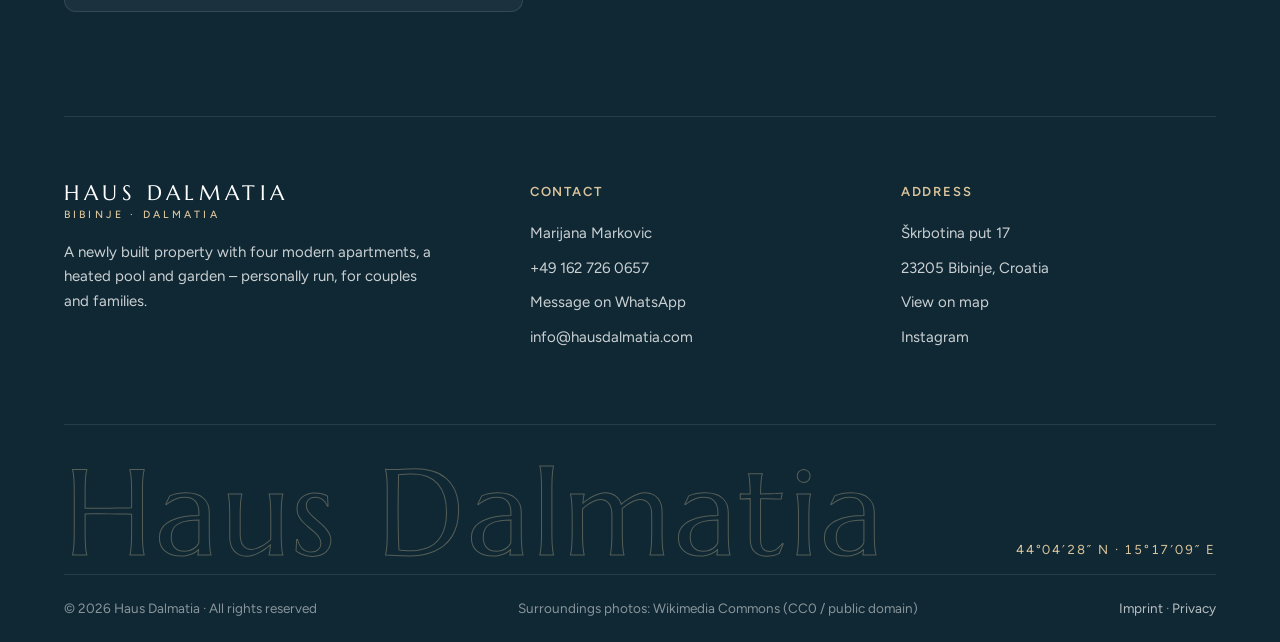
==== commit 774174c6: "Umsetzung der Fachprüfungen: Conversion, SEO/KI-Sichtbarkeit, Design und Barrierefreiheit - Belastba" ====
--- a/en/index.html
+++ b/en/index.html
@@ -4,8 +4,8 @@
 <head>
 <meta charset="utf-8"/>
 <meta content="width=device-width, initial-scale=1.0, viewport-fit=cover" name="viewport"/>
-<title>Holiday apartments with heated pool in Bibinje near Zadar · Haus Dalmatia</title>
-<meta content="Four modern holiday apartments with heated pool, garden and playground in Bibinje near Zadar, Croatia – for 2 to 16 guests, rated 9.9/10 on Booking.com. Enquire directly with your host." name="description"/>
+<title>Apartments with Heated Pool near Zadar (Bibinje) · Haus Dalmatia</title>
+<meta content="4 holiday apartments with heated pool in Bibinje, 9 km from Zadar: 2–16 guests, garden, playground, parking. Enquire directly with your host." name="description"/>
 <link href="https://hausdalmatia.com/en/" rel="canonical"/>
 <link href="https://hausdalmatia.com/" hreflang="de" rel="alternate"/>
 <link href="https://hausdalmatia.com/en/" hreflang="en" rel="alternate"/>
@@ -19,8 +19,8 @@
 <!-- Teilen-Vorschau (WhatsApp / Facebook / Instagram) -->
 <meta content="website" property="og:type"/>
 <meta content="Haus Dalmatia" property="og:site_name"/>
-<meta content="Holiday apartments with heated pool in Bibinje near Zadar · Haus Dalmatia" property="og:title"/>
-<meta content="Four modern holiday apartments with heated pool, garden and playground in Bibinje near Zadar, Croatia – for 2 to 16 guests, rated 9.9/10 on Booking.com. Enquire directly with your host." property="og:description"/>
+<meta content="Apartments with Heated Pool near Zadar (Bibinje) · Haus Dalmatia" property="og:title"/>
+<meta content="4 holiday apartments with heated pool in Bibinje, 9 km from Zadar: 2–16 guests, garden, playground, parking. Enquire directly with your host." property="og:description"/>
 <meta content="https://hausdalmatia.com/bilder/web/og-haus-dalmatia.jpg" property="og:image"/>
 <meta content="1200" property="og:image:width"/>
 <meta content="630" property="og:image:height"/>
@@ -491,6 +491,56 @@
 .foot-mark{padding-block:10px 0;border-top:1px solid rgba(255,255,255,.1);display:flex;align-items:flex-end;justify-content:space-between;gap:18px;flex-wrap:wrap;overflow:hidden}
 .foot-mark .wm{font-family:var(--display);font-size:clamp(46px,9.5vw,138px);line-height:1;letter-spacing:.02em;color:transparent;-webkit-text-stroke:1px rgba(220,197,156,.35);white-space:nowrap;padding-top:18px}
 .foot-mark .geo{font-size:13px;letter-spacing:.14em;color:var(--gold-soft);padding-bottom:14px;font-variant-numeric:tabular-nums}
+/* ---------- Feinschliff nach Design- & Barrierefreiheitsprüfung ---------- */
+.btn.gold,.mbar a.primary{background:linear-gradient(180deg,#9a7741,#87662f);color:#fff}
+.btn.gold:hover{background:linear-gradient(180deg,#8b6a37,#7a5a28)}
+:focus-visible{outline-color:var(--sea)}
+.hero :focus-visible,nav:not(.scrolled) :focus-visible,footer :focus-visible,.inquiry .form-intro :focus-visible,.whole :focus-visible,.lb :focus-visible,.nav-links.open :focus-visible,.mbar :focus-visible{outline-color:var(--gold-soft)}
+.hero .kicker{font-size:12.5px;font-weight:600;letter-spacing:.18em;text-transform:uppercase;color:rgba(255,255,255,.92);margin-bottom:18px}
+.hero:after{background:linear-gradient(90deg,rgba(15,40,52,.5),transparent 62%),linear-gradient(180deg,rgba(15,40,52,.55) 0%,rgba(15,40,52,.12) 32%,rgba(15,40,52,.2) 55%,rgba(15,40,52,.78) 100%)}
+.score-card .big small,.gal-item figcaption b{font-family:var(--body);font-weight:500;font-variant-numeric:lining-nums tabular-nums}
+.bf input[type=date]{position:relative;cursor:pointer}
+.bf input[type=date]::-webkit-calendar-picker-indicator{position:absolute;inset:0;width:auto;height:auto;opacity:0;cursor:pointer}
+.bf:focus-within{box-shadow:inset 0 0 0 2px var(--sea)}
+.price .req{color:var(--gold-ink);font-weight:600;letter-spacing:.01em}
+.gal-track{--gh:clamp(260px,34vw,460px);scroll-padding-inline-start:max(24px,calc((100vw - 1200px) / 2 + 24px))}
+.gal-item{width:calc(var(--gh) * 4 / 3)}
+.gal-item.tall{width:calc(var(--gh) * .75)}
+.gal-item .gi,.gal-item.tall .gi{aspect-ratio:auto;height:var(--gh)}
+.wa-float{background:var(--sea);border:1px solid rgba(220,197,156,.4)}
+.wa-float svg{fill:var(--gold-soft)}
+.wa-float:hover{background:var(--sea-deep)}
+.ff input,.ff select,.ff textarea{border-color:#8a959a}
+.ff input::placeholder,.ff textarea::placeholder{color:#66737a}
+.ex-map .rl{fill:#5f6b70}
+.ff label small{font-weight:400;color:var(--muted);text-transform:none;letter-spacing:0}
+.ferr{display:block;margin-top:6px;font-size:13.5px;color:#b0462e}
+.consent .ic{width:17px;height:17px;flex:0 0 17px;margin-top:2px;color:var(--gold-ink)}
+.consent{cursor:default}
+.form-msg p + p{margin-top:8px}
+.form-msg .fb{font-size:14.5px;color:var(--muted);display:flex;flex-wrap:wrap;align-items:center;gap:8px 12px}
+.form-msg .fb a{color:var(--sea);text-decoration:underline}
+.copy-btn{display:inline-flex;align-items:center;gap:7px;padding:7px 14px;border-radius:999px;border:1px solid rgba(22,58,75,.28);background:#fff;color:var(--sea);font:500 14px var(--body);cursor:pointer}
+.copy-btn .ic{width:15px;height:15px}
+.form-msg.info{color:var(--sea)}
+.book-wa{display:inline-flex;align-items:center;gap:7px;color:var(--sea);text-decoration:underline;text-underline-offset:3px;text-decoration-color:rgba(22,58,75,.3)}
+.book-wa:hover{text-decoration-color:var(--sea)}
+.apt-quote{margin:4px 0 18px;padding:14px 18px;border-left:2px solid var(--gold-soft);background:var(--paper);border-radius:0 12px 12px 0}
+.apt-quote p{font-family:var(--display);font-size:16px;line-height:1.5;color:var(--sea)}
+.apt-quote cite,.form-quote cite{display:block;margin-top:6px;font-style:normal;font-size:13.5px;color:var(--muted)}
+.apt-quote cite b{color:var(--ink);font-weight:600}
+.form-quote{margin:0 0 26px;padding:20px 22px;border-radius:var(--r-sm);background:rgba(220,197,156,.08);border:1px solid rgba(220,197,156,.22)}
+.form-quote p{font-family:var(--display);font-size:18px;line-height:1.5;color:#fff}
+.form-quote p:before{content:'“';color:var(--gold-soft);margin-right:2px}
+.form-quote cite{color:rgba(255,255,255,.65)}
+.form-quote cite b{color:var(--gold-soft);font-weight:600}
+.ex-more{display:none}
+.hero-pause{width:30px;height:30px;border-radius:50%;border:1px solid rgba(255,255,255,.45);background:rgba(15,40,52,.25);color:#fff;display:inline-flex;align-items:center;justify-content:center;cursor:pointer;transition:background .25s}
+.hero-pause:hover{background:rgba(15,40,52,.5)}
+.hero-pause .ic{width:13px;height:13px;fill:currentColor;stroke:none}
+.marquee{cursor:pointer}
+.marquee.paused .marquee-track{animation-play-state:paused}
+.nav-contact{display:none}
 /* ---------- Responsive ---------- */
 @media(max-width:1140px){
   .nav-links{gap:20px}
@@ -565,47 +615,213 @@
   html{scroll-behavior:auto}
   *,*:before,*:after{animation:none!important;transition:none!important}
 }
+
+/* ---------- Feinschliff mobil ---------- */
+@media (max-width: 980px){
+  .burger{width:44px;height:44px;margin-right:-8px}
+  .burger span{left:8px;width:28px}
+  .burger span:nth-child(1){top:13px}.burger span:nth-child(2){top:21px}.burger span:nth-child(3){top:29px}
+  .burger.open span:nth-child(1),.burger.open span:nth-child(3){top:21px}
+  body.menu-open nav,body.menu-open nav.scrolled{background:transparent;backdrop-filter:none;-webkit-backdrop-filter:none;box-shadow:none}
+  body.menu-open nav .logo{color:#fff;position:relative;z-index:110}
+  body.menu-open nav .logo small{color:var(--gold-soft)}
+  body.menu-open .nav-right{position:relative;z-index:110}
+  body.menu-open .burger span{background:#fff}
+  body.menu-open .lang-switch{background:rgba(255,255,255,.12);border-color:rgba(255,255,255,.22)}
+  body.menu-open .lang-switch a,body.menu-open nav.scrolled .lang-switch a{color:rgba(255,255,255,.85)}
+  body.menu-open .lang-switch a.active,body.menu-open nav.scrolled .lang-switch a.active{background:#fff;color:var(--sea)}
+  .nav-links{align-items:flex-start;justify-content:flex-start;padding:120px 32px 40px;gap:6px;overflow-y:auto}
+  .nav-links li{opacity:0;transform:translateY(12px);transition:opacity .45s,transform .45s}
+  .nav-links.open li{opacity:1;transform:none}
+  .nav-links.open li:nth-child(2){transition-delay:.05s}.nav-links.open li:nth-child(3){transition-delay:.1s}.nav-links.open li:nth-child(4){transition-delay:.15s}.nav-links.open li:nth-child(5){transition-delay:.2s}.nav-links.open li:nth-child(6){transition-delay:.25s}.nav-links.open li:nth-child(7){transition-delay:.3s}
+  .nav-links a:not(.btn){font-family:var(--display);font-size:32px!important;line-height:1.3;padding-block:4px;background:none!important}
+  .nav-links .btn{margin-top:18px}
+  .nav-contact{display:flex;flex-direction:column;gap:12px;margin-top:auto;padding-top:28px;border-top:1px solid rgba(255,255,255,.12);width:100%}
+  .nav-contact a:not(.btn){font-family:var(--body);font-size:16px!important;display:inline-flex;align-items:center;gap:10px}
+  .nav-contact .ic{width:18px;height:18px;color:var(--gold-soft)}
+  .xs-grid:not(.open) > .xs:nth-child(n+4){display:none}
+  .ex-more{display:flex;margin:24px auto 0}
+  .ex-more[aria-expanded="true"] .ic{transform:rotate(-90deg)}
+  .ex-more .ic{transform:rotate(90deg);transition:transform .3s}
+}
+@media (max-width: 640px){
+  .live{display:none}
+  .ex-mapbox{display:none}
+  .lang-switch{gap:2px}
+  .lang-switch a{min-height:32px;padding:9px 8px;display:inline-flex;align-items:center}
+}
+@media (prefers-reduced-motion: reduce){ .nav-links li{transition:none} }
 </style>
 <!-- Google: strukturierte Daten -->
-<script type="application/ld+json">
-{
+<script type="application/ld+json">{
   "@context": "https://schema.org",
   "@type": "LodgingBusiness",
   "@id": "https://hausdalmatia.com/#haus",
   "name": "Haus Dalmatia",
-  "description": "Vier moderne Ferienapartments mit beheiztem Pool, Garten und Kinderspielplatz in Bibinje bei Zadar, Dalmatien – persönlich geführt.",
-  "url": "https://hausdalmatia.com/",
-  "image": ["https://hausdalmatia.com/bilder/web/og-haus-dalmatia.jpg", "https://hausdalmatia.com/bilder/web/pool-1400.webp"],
+  "description": "4 holiday apartments with heated pool in Bibinje, 9 km from Zadar: 2–16 guests, garden, playground, parking. Enquire directly with your host.",
+  "url": "https://hausdalmatia.com/en/",
+  "image": [
+    "https://hausdalmatia.com/bilder/web/og-haus-dalmatia.jpg",
+    "https://hausdalmatia.com/bilder/web/pool-1400.webp"
+  ],
   "telephone": "+491627260657",
   "email": "info@hausdalmatia.com",
-  "geo": {"@type": "GeoCoordinates", "latitude": 44.0744, "longitude": 15.2858},
-  "address": {"@type": "PostalAddress", "streetAddress": "Škrbotina put 17", "addressLocality": "Bibinje", "postalCode": "23205", "addressRegion": "Zadarska županija", "addressCountry": "HR"},
+  "geo": {
+    "@type": "GeoCoordinates",
+    "latitude": 44.0744,
+    "longitude": 15.2858
+  },
+  "address": {
+    "@type": "PostalAddress",
+    "streetAddress": "Škrbotina put 17",
+    "addressLocality": "Bibinje",
+    "postalCode": "23205",
+    "addressRegion": "Zadarska županija",
+    "addressCountry": "HR"
+  },
   "numberOfRooms": 4,
   "checkinTime": "14:30",
   "checkoutTime": "10:00",
   "petsAllowed": false,
   "smokingAllowed": false,
-  "availableLanguage": ["de", "hr", "en"],
-  "sameAs": ["https://www.instagram.com/haus_dalmatia/"],
+  "availableLanguage": [
+    "de",
+    "hr",
+    "en"
+  ],
+  "inLanguage": "en",
+  "hasMap": "https://www.google.com/maps/search/?api=1&query=%C5%A0krbotina+put+17%2C+23205+Bibinje",
+  "containedInPlace": {
+    "@type": "Place",
+    "name": "Bibinje",
+    "sameAs": "https://en.wikipedia.org/wiki/Bibinje"
+  },
+  "sameAs": [
+    "https://www.instagram.com/haus_dalmatia/",
+    "https://www.booking.com/hotel/hr/haus-dalmatia-bibinje.html"
+  ],
   "containsPlace": [
-    {"@type": "Accommodation", "name": "Apartment More", "description": "Erdgeschoss, 3 Schlafzimmer, 3 Bäder, Terrasse und Garten", "floorSize": {"@type": "QuantitativeValue", "value": 125, "unitCode": "MTK"}, "numberOfBedrooms": 3, "numberOfBathroomsTotal": 3, "occupancy": {"@type": "QuantitativeValue", "maxValue": 6}},
-    {"@type": "Accommodation", "name": "Apartment Maslina", "description": "Obergeschoss, 2 Schlafzimmer, 1 Bad und Gäste-WC, Balkon", "floorSize": {"@type": "QuantitativeValue", "value": 70, "unitCode": "MTK"}, "numberOfBedrooms": 2, "numberOfBathroomsTotal": 1, "occupancy": {"@type": "QuantitativeValue", "maxValue": 4}},
-    {"@type": "Accommodation", "name": "Apartment Riva", "description": "Obergeschoss, 2 Schlafzimmer, 2 Bäder, Balkon", "floorSize": {"@type": "QuantitativeValue", "value": 70, "unitCode": "MTK"}, "numberOfBedrooms": 2, "numberOfBathroomsTotal": 2, "occupancy": {"@type": "QuantitativeValue", "maxValue": 4}},
-    {"@type": "Accommodation", "name": "Studio Zora", "description": "Obergeschoss, separates Schlafzimmer, Bad mit Dusche, Balkon", "floorSize": {"@type": "QuantitativeValue", "value": 40, "unitCode": "MTK"}, "numberOfBedrooms": 1, "numberOfBathroomsTotal": 1, "occupancy": {"@type": "QuantitativeValue", "maxValue": 2}}
+    {
+      "@type": "Accommodation",
+      "@id": "https://hausdalmatia.com/#more",
+      "name": "Apartment More",
+      "image": "https://hausdalmatia.com/bilder/web/apt-more-1400.webp",
+      "occupancy": {
+        "@type": "QuantitativeValue",
+        "maxValue": 6
+      },
+      "description": "Erdgeschoss, 3 Schlafzimmer, 3 Bäder, Terrasse und Garten",
+      "floorSize": {
+        "@type": "QuantitativeValue",
+        "value": 125,
+        "unitCode": "MTK"
+      },
+      "numberOfBedrooms": 3,
+      "numberOfBathroomsTotal": 3
+    },
+    {
+      "@type": "Accommodation",
+      "@id": "https://hausdalmatia.com/#maslina",
+      "name": "Apartment Maslina",
+      "image": "https://hausdalmatia.com/bilder/web/apt-maslina-1400.webp",
+      "occupancy": {
+        "@type": "QuantitativeValue",
+        "maxValue": 4
+      },
+      "description": "Obergeschoss, 2 Schlafzimmer, 1 Bad und Gäste-WC, Balkon",
+      "floorSize": {
+        "@type": "QuantitativeValue",
+        "value": 70,
+        "unitCode": "MTK"
+      },
+      "numberOfBedrooms": 2,
+      "numberOfBathroomsTotal": 1
+    },
+    {
+      "@type": "Accommodation",
+      "@id": "https://hausdalmatia.com/#riva",
+      "name": "Apartment Riva",
+      "image": "https://hausdalmatia.com/bilder/web/apt-riva-1400.webp",
+      "occupancy": {
+        "@type": "QuantitativeValue",
+        "maxValue": 4
+      },
+      "description": "Obergeschoss, 2 Schlafzimmer, 2 Bäder, Balkon",
+      "floorSize": {
+        "@type": "QuantitativeValue",
+        "value": 70,
+        "unitCode": "MTK"
+      },
+      "numberOfBedrooms": 2,
+      "numberOfBathroomsTotal": 2
+    },
+    {
+      "@type": "Accommodation",
+      "@id": "https://hausdalmatia.com/#zora",
+      "name": "Studio Zora",
+      "image": "https://hausdalmatia.com/bilder/web/apt-zora-1400.webp",
+      "occupancy": {
+        "@type": "QuantitativeValue",
+        "maxValue": 2
+      },
+      "description": "Obergeschoss, separates Schlafzimmer, Bad mit Dusche, Balkon",
+      "floorSize": {
+        "@type": "QuantitativeValue",
+        "value": 40,
+        "unitCode": "MTK"
+      },
+      "numberOfBedrooms": 1,
+      "numberOfBathroomsTotal": 1
+    }
   ],
   "amenityFeature": [
-    {"@type": "LocationFeatureSpecification", "name": "Beheizter Außenpool", "value": true},
-    {"@type": "LocationFeatureSpecification", "name": "Garten mit Sonnenterrasse", "value": true},
-    {"@type": "LocationFeatureSpecification", "name": "Kinderspielplatz", "value": true},
-    {"@type": "LocationFeatureSpecification", "name": "Tischtennis", "value": true},
-    {"@type": "LocationFeatureSpecification", "name": "Grillplatz", "value": true},
-    {"@type": "LocationFeatureSpecification", "name": "Kostenloser Privatparkplatz", "value": true},
-    {"@type": "LocationFeatureSpecification", "name": "Klimaanlage", "value": true},
-    {"@type": "LocationFeatureSpecification", "name": "Kostenloses WLAN", "value": true},
-    {"@type": "LocationFeatureSpecification", "name": "Voll ausgestattete Küche", "value": true}
+    {
+      "@type": "LocationFeatureSpecification",
+      "name": "Beheizter Außenpool",
+      "value": true
+    },
+    {
+      "@type": "LocationFeatureSpecification",
+      "name": "Garten mit Sonnenterrasse",
+      "value": true
+    },
+    {
+      "@type": "LocationFeatureSpecification",
+      "name": "Kinderspielplatz",
+      "value": true
+    },
+    {
+      "@type": "LocationFeatureSpecification",
+      "name": "Tischtennis",
+      "value": true
+    },
+    {
+      "@type": "LocationFeatureSpecification",
+      "name": "Grillplatz",
+      "value": true
+    },
+    {
+      "@type": "LocationFeatureSpecification",
+      "name": "Kostenloser Privatparkplatz",
+      "value": true
+    },
+    {
+      "@type": "LocationFeatureSpecification",
+      "name": "Klimaanlage",
+      "value": true
+    },
+    {
+      "@type": "LocationFeatureSpecification",
+      "name": "Kostenloses WLAN",
+      "value": true
+    },
+    {
+      "@type": "LocationFeatureSpecification",
+      "name": "Voll ausgestattete Küche",
+      "value": true
+    }
   ]
-}
-</script>
+}</script>
 <script type="application/ld+json">
 {
   "@context": "https://schema.org",
@@ -620,13 +836,22 @@
     {"@type": "ListItem", "position": 6, "item": {"@type": "TouristAttraction", "name": "Nationalpark Paklenica", "geo": {"@type": "GeoCoordinates", "latitude": 44.2885, "longitude": 15.4457}}},
     {"@type": "ListItem", "position": 7, "item": {"@type": "TouristAttraction", "name": "Naturpark Telašćica", "geo": {"@type": "GeoCoordinates", "latitude": 43.89, "longitude": 15.17}}},
     {"@type": "ListItem", "position": 8, "item": {"@type": "TouristAttraction", "name": "Naturpark Vransko jezero", "geo": {"@type": "GeoCoordinates", "latitude": 43.8949, "longitude": 15.5727}}},
-    {"@type": "ListItem", "position": 9, "item": {"@type": "TouristAttraction", "name": "Šibenik", "geo": {"@type": "GeoCoordinates", "latitude": 43.7356, "longitude": 15.8891}}}
+    {"@type": "ListItem", "position": 9, "item": {"@type": "TouristAttraction", "name": "Šibenik", "geo": {"@type": "GeoCoordinates", "latitude": 43.7356, "longitude": 15.8891}}},
+    {"@type": "ListItem", "position": 10, "item": {"@type": "TouristAttraction", "name": "Insel Pag", "geo": {"@type": "GeoCoordinates", "latitude": 44.4446, "longitude": 15.0577}}},
+    {"@type": "ListItem", "position": 11, "item": {"@type": "TouristAttraction", "name": "Insel Ugljan", "geo": {"@type": "GeoCoordinates", "latitude": 44.0833, "longitude": 15.1833}}}
   ]
 }
 </script>
+<script type="application/ld+json">
+{"@context": "https://schema.org", "@type": "WebSite", "@id": "https://hausdalmatia.com/#web", "name": "Haus Dalmatia", "url": "https://hausdalmatia.com/", "inLanguage": ["de", "en", "pl", "hr"], "publisher": {"@id": "https://hausdalmatia.com/#haus"}}
+</script>
+<script id="ld-faq" type="application/ld+json">{"@context": "https://schema.org", "@type": "FAQPage", "mainEntity": [{"@type": "Question", "name": "How far is it to the sea?", "acceptedAnswer": {"@type": "Answer", "text": "The beach and the riva of Bibinje are a few minutes’ walk away. Bibinje has several pebble beaches with views of the islands off Zadar – at Punta beach you can also rent SUP boards."}}, {"@type": "Question", "name": "Is the pool heated – and from when?", "acceptedAnswer": {"@type": "Answer", "text": "Yes. The outdoor pool is heated and the water temperature is adjustable, so it is pleasant from the pre-season into autumn. We are happy to give you exact details for your travel dates."}}, {"@type": "Question", "name": "Which apartment is right for us?", "acceptedAnswer": {"@type": "Answer", "text": "For couples the studio Zora (up to 2 guests), for small families Maslina or Riva (up to 4 guests), for larger families and friends the apartment More with three bedrooms and three bathrooms (up to 6 guests). Groups of up to 16 can enquire about several or all apartments."}}, {"@type": "Question", "name": "Is the house suitable for children?", "acceptedAnswer": {"@type": "Answer", "text": "Very much so. The garden has a children’s playground and a covered play area with table tennis; we provide a baby cot (0–3 years) free of charge. Let us know your children’s ages when you enquire."}}, {"@type": "Question", "name": "What is the best way to get there?", "acceptedAnswer": {"@type": "Answer", "text": "Zadar Airport (ZAD) is about 13 km away and has seasonal direct flights from Germany, Austria, Switzerland and many other countries. We can arrange an airport transfer on request. By car you reach Bibinje via the A1 motorway; parking at the house is free. We recommend a car for trips to the national parks."}}, {"@type": "Question", "name": "When are check-in and check-out?", "acceptedAnswer": {"@type": "Answer", "text": "Check-in is between 2:30 pm and 11:30 pm, check-out until 10:00 am. Please let us know your expected arrival time in advance – and we will welcome you personally."}}, {"@type": "Question", "name": "What are the house rules?", "acceptedAnswer": {"@type": "Answer", "text": "The house is non-smoking, and unfortunately pets are not allowed. Parties and stag or hen events are not possible; quiet hours are from 10 pm to 8 am – so that all guests can enjoy their holiday."}}, {"@type": "Question", "name": "How does booking direct work?", "acceptedAnswer": {"@type": "Answer", "text": "You send us your travel dates, we check availability and send you a personal offer with the final price. With your confirmation and the agreed deposit the booking is fixed. Payment and cancellation terms are stated transparently in the offer."}}, {"@type": "Question", "name": "What is included in the price?", "acceptedAnswer": {"@type": "Answer", "text": "Bed linen, towels, Wi-Fi, air conditioning, parking and use of the pool, garden, playground and barbecue. The statutory tourist tax is shown transparently in the offer."}}, {"@type": "Question", "name": "In which languages can I enquire?", "acceptedAnswer": {"@type": "Answer", "text": "In German, Croatian or English – via WhatsApp, email, phone or the enquiry form."}}, {"@type": "Question", "name": "Can we rent the whole house?", "acceptedAnswer": {"@type": "Answer", "text": "Yes. Together, all four apartments sleep up to 16 guests – ideal for family reunions or groups of friends. You then share the pool, garden and barbecue area only among yourselves. Send us your dates and we will check availability for all apartments."}}, {"@type": "Question", "name": "How far are Zadar and the airport?", "acceptedAnswer": {"@type": "Answer", "text": "Zadar old town is 9 km away, about 15 minutes by car. Zadar Airport (ZAD) is 13 km away, around 15–20 minutes. Krka National Park is about an hour’s drive, the Plitvice Lakes around two hours."}}]}</script>
 </head>
 <body>
 <svg aria-hidden="true" style="position:absolute;width:0;height:0;overflow:hidden" xmlns="http://www.w3.org/2000/svg"><!-- Icons: Lucide (ISC-Lizenz), lucide.dev -->
+<symbol id="i-pause" viewbox="0 0 24 24"><rect height="16" rx="1" width="4" x="14" y="4"></rect><rect height="16" rx="1" width="4" x="6" y="4"></rect></symbol>
+<symbol id="i-play" viewbox="0 0 24 24"><polygon points="6 3 20 12 6 21 6 3"></polygon></symbol>
+<symbol id="i-copy" viewbox="0 0 24 24"><rect height="14" rx="2" ry="2" width="14" x="8" y="8"></rect><path d="M4 16c-1.1 0-2-.9-2-2V4c0-1.1.9-2 2-2h10c1.1 0 2 .9 2 2"></path></symbol>
 <symbol id="i-bed" viewbox="0 0 24 24"><path d="M2 20v-8a2 2 0 0 1 2-2h16a2 2 0 0 1 2 2v8"></path><path d="M4 10V6a2 2 0 0 1 2-2h12a2 2 0 0 1 2 2v4"></path><path d="M12 4v6"></path><path d="M2 18h20"></path></symbol>
 <symbol id="i-bath" viewbox="0 0 24 24"><path d="M10 4 8 6"></path><path d="M17 19v2"></path><path d="M2 12h20"></path><path d="M7 19v2"></path><path d="M9 5 7.621 3.621A2.121 2.121 0 0 0 4 5v12a2 2 0 0 0 2 2h12a2 2 0 0 0 2-2v-5"></path></symbol>
 <symbol id="i-users" viewbox="0 0 24 24"><path d="M18 21a8 8 0 0 0-16 0"></path><circle cx="10" cy="8" r="5"></circle><path d="M22 20c0-3.37-2-6.5-4-8a5 5 0 0 0-.45-8.3"></path></symbol>
@@ -684,6 +909,7 @@
 <li><a data-i18n="nav.reviews" href="#reviews">Reviews</a></li>
 <li><a data-i18n="nav.faq" href="#faq">FAQ</a></li>
 <li><a class="btn gold" data-i18n="nav.book" href="#anfrage">Enquire</a></li>
+<li class="nav-contact"><a data-wa="quick" href="https://wa.me/491627260657" rel="noopener" target="_blank"><svg class="ic"><use href="#i-chat"></use></svg>WhatsApp</a><a href="tel:+491627260657"><svg class="ic"><use href="#i-phone"></use></svg>+49 162 726 0657</a></li>
 </ul>
 <div class="nav-right">
 <div aria-label="Sprache / Language / Język / Jezik" class="lang-switch" role="group">
@@ -699,12 +925,12 @@
 <!-- ======= HERO ======= -->
 <header class="hero" id="top">
 <div aria-hidden="true" class="hero-slides">
-<img alt="Sea view from the balcony" class="hero-bg is-on" data-i18n-alt="alt.view" fetchpriority="high" height="1467" sizes="100vw" src="../bilder/web/hero-meerblick-1600.webp" srcset="../bilder/web/hero-meerblick-960.webp 960w, ../bilder/web/hero-meerblick-1600.webp 1600w, ../bilder/web/hero-meerblick-2200.webp 2200w" width="2200"/>
-<img alt="Heated pool in front of the house" class="hero-bg" data-i18n-alt="alt.pool1" data-src="../bilder/web/hero-pool-1600.webp" data-srcset="../bilder/web/hero-pool-960.webp 960w, ../bilder/web/hero-pool-1600.webp 1600w" height="1067" width="1600"/>
+<img alt="Sea view from the balcony – Haus Dalmatia, Bibinje" class="hero-bg is-on" data-i18n-alt="alt.view" fetchpriority="high" height="1467" sizes="100vw" src="../bilder/web/hero-meerblick-1600.webp" srcset="../bilder/web/hero-meerblick-960.webp 960w, ../bilder/web/hero-meerblick-1600.webp 1600w, ../bilder/web/hero-meerblick-2200.webp 2200w" width="2200"/>
+<img alt="Heated pool at Haus Dalmatia in Bibinje near Zadar" class="hero-bg" data-i18n-alt="alt.pool1" data-src="../bilder/web/hero-pool-1600.webp" data-srcset="../bilder/web/hero-pool-960.webp 960w, ../bilder/web/hero-pool-1600.webp 1600w" height="1067" width="1600"/>
 <img alt="Pool in the evening" class="hero-bg" data-i18n-alt="alt.pool2" data-src="../bilder/web/hero-abend-1600.webp" data-srcset="../bilder/web/hero-abend-960.webp 960w, ../bilder/web/hero-abend-1600.webp 1600w" height="1067" width="1600"/>
 <img alt="Pebble beach in Bibinje" class="hero-bg" data-i18n-alt="alt.plaza" data-src="../bilder/web/hero-strand-1600.webp" data-srcset="../bilder/web/hero-strand-960.webp 960w, ../bilder/web/hero-strand-1600.webp 1600w" height="1067" width="1600"/>
 </div>
-<div aria-hidden="true" class="hero-cap"><span id="heroCap">Meerblick vom Balkon</span><span class="dots" id="heroDots"><i class="on"></i><i></i><i></i><i></i></span></div>
+<div class="hero-cap"><button aria-label="Diashow anhalten" class="hero-pause" hidden="" id="heroPause" type="button"><svg class="ic"><use href="#i-pause"></use></svg></button><span aria-hidden="true" id="heroCap">Meerblick vom Balkon – Haus Dalmatia, Bibinje</span><span aria-hidden="true" class="dots" id="heroDots"><i class="on"></i><i></i><i></i><i></i></span></div>
 <div class="wrap hero-content">
 <a class="rating" href="#reviews"><b>9,9</b><span data-i18n="hero.rating">Exceptional · 44 reviews on Booking.com</span></a>
 <h1><span class="kicker" data-i18n="hero.eyebrow">Holiday apartments with heated pool · Bibinje near Zadar</span><span data-i18n="hero.h1">Where the Adriatic <em>begins at your door.</em></span></h1>
@@ -727,8 +953,9 @@
 <p class="book-note">
 <span aria-live="polite" id="quickNote"></span>
 <span><svg class="ic"><use href="#i-check"></use></svg><span data-i18n="bn.1">Directly with your host</span></span>
-<span><svg class="ic"><use href="#i-check"></use></svg><span data-i18n="bn.2">No platform fees</span></span>
+<span><svg class="ic"><use href="#i-check"></use></svg><span data-i18n="bn.2">No booking portal in between</span></span>
 <span><svg class="ic"><use href="#i-check"></use></svg><span data-i18n="bn.3">Non-binding offer</span></span>
+<a class="book-wa" data-wa="quick" href="https://wa.me/491627260657" rel="noopener" target="_blank"><svg class="ic"><use href="#i-chat"></use></svg><span data-i18n="q.wa">or message us on WhatsApp</span></a>
 </p>
 </div>
 </section>
@@ -761,7 +988,7 @@
 <div class="wrap">
 <div class="head">
 <span class="eyebrow" data-i18n="apts.eyebrow">The apartments</span>
-<h2 data-i18n="apts.h2">Four homes. <em>Four characters.</em></h2>
+<h2 data-i18n="apts.h2">Four holiday apartments. <em>Four characters.</em></h2>
 <p data-i18n="apts.p">Each apartment bears a Dalmatian name – and has its own personality. All have air conditioning, a fully equipped kitchen, Wi-Fi and their own outdoor space.</p>
 </div>
 <div class="apt-grid">
@@ -773,6 +1000,7 @@
 <div class="specs"><span><svg class="ic"><use href="#i-bed"></use></svg><span data-i18n="more.s1">3 bedrooms</span></span><span><svg class="ic"><use href="#i-bath"></use></svg><span data-i18n="more.s2">3 bathrooms</span></span><span><svg class="ic"><use href="#i-users"></use></svg><span data-i18n="more.s3">Up to 6 guests</span></span><span><svg class="ic"><use href="#i-garden"></use></svg><span data-i18n="more.s4">Terrace &amp; garden</span></span></div>
 <p class="desc" data-i18n="more.desc">The flagship of the house: three separate bedrooms, three bathrooms with bathtub and shower, a large living area – and direct access to the garden and pool. Built for families and friends who love space.</p>
 <p class="beds"><svg class="ic"><use href="#i-bed"></use></svg><span data-i18n="more.beds">3 king-size double beds</span></p>
+<blockquote class="apt-quote"><p data-i18n="rev.peter">Very well equipped, lots of space – and great that we had three bathrooms. The outdoor area with large terrace, pool and table tennis was also very nice.</p><cite data-i18n="rev.peter.who"><b>Peter</b> · Germany</cite></blockquote>
 <div class="apt-foot"><div class="price" data-price="More"></div><a class="btn line" data-apt="More" href="#anfrage"><span data-i18n="apts.anfragen">Enquire</span><svg class="ic"><use href="#i-arrow"></use></svg></a></div>
 </div>
 </article>
@@ -812,7 +1040,7 @@
 </div>
 <div class="whole">
 <span class="ic-c"><svg class="ic"><use href="#i-house"></use></svg></span>
-<div><b data-i18n="ov.n1h">The whole house</b><span data-i18n="ov.n1p">Several families or a larger group? Together, all four apartments sleep up to 16 guests.</span></div>
+<div><b data-i18n="ov.n1h">The whole house</b><span data-i18n="ov.n1p">Family reunion, a group of friends or two families together: rent all four apartments – up to 16 guests, one pool, one garden, all yours.</span></div>
 <a class="btn gold" data-apt="Ganzes Haus" data-i18n="apts.anfragen" href="#anfrage">Enquire</a>
 </div>
 <div class="rules">
@@ -829,9 +1057,9 @@
 <div class="wrap split">
 <div>
 <span class="eyebrow" data-i18n="pool.eyebrow">Pool &amp; garden</span>
-<h2 class="h2" data-i18n="pool.h2">The heart of the house <em>is heated.</em></h2>
+<h2 class="h2" data-i18n="pool.h2">Heated pool – <em>the heart of the house.</em></h2>
 <p class="lead" data-i18n="pool.p">The large outdoor pool is heated – the water temperature can be adjusted so the season starts earlier and ends later. All around: sun terrace, garden and room for everyone.</p>
-<div class="season"><svg class="ic"><use href="#i-heat"></use></svg><div><b data-i18n="ov.n3h">Spring &amp; autumn</b><span data-i18n="ov.n3p">Thanks to the heated pool, Dalmatia is worth it in May, June, September and October too – with quieter beaches and lower prices.</span></div></div>
+<div class="season"><svg class="ic"><use href="#i-heat"></use></svg><div><b data-i18n="ov.n3h">Spring &amp; autumn</b><span data-i18n="ov.n3p">Thanks to the heated pool, Dalmatia is worth it in May, June, September and October too – with quieter beaches and a gentler pace than in high summer.</span></div></div>
 <ul class="checks">
 <li><svg class="ic"><use href="#i-check"></use></svg><span data-i18n="pool.l1">Large heated pool with adjustable temperature</span></li>
 <li><svg class="ic"><use href="#i-check"></use></svg><span data-i18n="pool.l2">Sun terrace with loungers</span></li>
@@ -842,7 +1070,7 @@
 </ul>
 </div>
 <div class="mosaic">
-<div class="m"><img alt="Heated pool in front of the house" class="zoom" data-full="../bilder/web/pool-1400.webp" data-i18n-alt="alt.pool1" height="1665" loading="lazy" sizes="(max-width:980px) 55vw, 30vw" src="../bilder/web/pool-800.webp" srcset="../bilder/web/pool-800.webp 800w, ../bilder/web/pool-1400.webp 1400w" width="1400"/></div>
+<div class="m"><img alt="Heated pool at Haus Dalmatia in Bibinje near Zadar" class="zoom" data-full="../bilder/web/pool-1400.webp" data-i18n-alt="alt.pool1" height="1665" loading="lazy" sizes="(max-width:980px) 55vw, 30vw" src="../bilder/web/pool-800.webp" srcset="../bilder/web/pool-800.webp 800w, ../bilder/web/pool-1400.webp 1400w" width="1400"/></div>
 <div class="m"><img alt="Pool in the evening" class="zoom" data-full="../bilder/web/pool-abend-1400.webp" data-i18n-alt="alt.pool2" height="495" loading="lazy" src="../bilder/web/pool-abend-800.webp" width="800"/></div>
 <div class="m"><img alt="Children’s playground in the garden" class="zoom" data-full="../bilder/web/spielplatz-1400.webp" data-i18n-alt="alt.spielplatz" height="951" loading="lazy" src="../bilder/web/spielplatz-800.webp" width="800"/></div>
 </div>
@@ -874,8 +1102,8 @@
 <div class="gal-nav"><button aria-label="Zurück" id="galPrev" type="button"><svg class="ic"><use href="#i-arrow"></use></svg></button><button aria-label="Weiter" id="galNext" type="button"><svg class="ic"><use href="#i-arrow"></use></svg></button></div>
 </div>
 <div class="gal-track" id="galTrack">
-<figure class="gal-item"><div class="gi"><img alt="Sea view from the balcony" class="zoom" data-full="../bilder/web/hero-meerblick-1600.webp" data-i18n-alt="alt.view" draggable="false" height="1067" loading="lazy" src="../bilder/web/hero-meerblick-960.webp" width="1600"/></div><figcaption><b>01</b><span data-i18n="alt.view">Sea view from the balcony</span></figcaption></figure>
-<figure class="gal-item tall"><div class="gi"><img alt="Heated pool in front of the house" class="zoom" data-full="../bilder/web/pool-1400.webp" data-i18n-alt="alt.pool1" draggable="false" height="1665" loading="lazy" src="../bilder/web/pool-800.webp" width="1400"/></div><figcaption><b>02</b><span data-i18n="alt.pool1">Heated pool in front of the house</span></figcaption></figure>
+<figure class="gal-item"><div class="gi"><img alt="Sea view from the balcony – Haus Dalmatia, Bibinje" class="zoom" data-full="../bilder/web/hero-meerblick-1600.webp" data-i18n-alt="alt.view" draggable="false" height="1067" loading="lazy" src="../bilder/web/hero-meerblick-960.webp" width="1600"/></div><figcaption><b>01</b><span data-i18n="alt.view">Sea view from the balcony – Haus Dalmatia, Bibinje</span></figcaption></figure>
+<figure class="gal-item tall"><div class="gi"><img alt="Heated pool at Haus Dalmatia in Bibinje near Zadar" class="zoom" data-full="../bilder/web/pool-1400.webp" data-i18n-alt="alt.pool1" draggable="false" height="1665" loading="lazy" src="../bilder/web/pool-800.webp" width="1400"/></div><figcaption><b>02</b><span data-i18n="alt.pool1">Heated pool at Haus Dalmatia in Bibinje near Zadar</span></figcaption></figure>
 <figure class="gal-item"><div class="gi"><img alt="Apartment More – living area" class="zoom" data-full="../bilder/web/apt-more-1400.webp" data-i18n-alt="alt.more" draggable="false" height="933" loading="lazy" src="../bilder/web/apt-more-800.webp" width="1400"/></div><figcaption><b>03</b><span data-i18n="alt.more">Apartment More – living area</span></figcaption></figure>
 <figure class="gal-item"><div class="gi"><img alt="Pool in the evening" class="zoom" data-full="../bilder/web/pool-abend-1400.webp" data-i18n-alt="alt.pool2" draggable="false" height="865" loading="lazy" src="../bilder/web/pool-abend-800.webp" width="1400"/></div><figcaption><b>04</b><span data-i18n="alt.pool2">Pool in the evening</span></figcaption></figure>
 <figure class="gal-item"><div class="gi"><img alt="Apartment Maslina – living area" class="zoom" data-full="../bilder/web/apt-maslina-1400.webp" data-i18n-alt="alt.maslina" draggable="false" height="932" loading="lazy" src="../bilder/web/apt-maslina-800.webp" width="1400"/></div><figcaption><b>05</b><span data-i18n="alt.maslina">Apartment Maslina – living area</span></figcaption></figure>
@@ -892,10 +1120,10 @@
 <div class="head">
 <span class="eyebrow" data-i18n="dir.eyebrow">Book direct</span>
 <h2 data-i18n="dir.h2">The best price comes <em>without detours.</em></h2>
-<p data-i18n="dir.p">Book directly with us and you pay no platform fees – and get personal service on top.</p>
+<p data-i18n="dir.p">Book directly and you deal with your host from the very first message – no booking portal in between, and personal service on top.</p>
 </div>
 <div class="benefits">
-<div class="benefit"><span class="ic-c"><svg class="ic"><use href="#i-star"></use></svg></span><h3 data-i18n="dir.b1h">Best price</h3><p data-i18n="dir.b1p">No commissions or service fees from booking portals – booking direct, you never pay more than on a platform.</p></div>
+<div class="benefit"><span class="ic-c"><svg class="ic"><use href="#i-star"></use></svg></span><h3 data-i18n="dir.b1h">A fair direct price</h3><p data-i18n="dir.b1p">No booking-portal service fees: your offer comes straight from your host – with the final price before you commit.</p></div>
 <div class="benefit"><span class="ic-c"><svg class="ic"><use href="#i-leaf"></use></svg></span><h3 data-i18n="dir.b2h">Personal welcome</h3><p data-i18n="dir.b2p">We welcome you in person – with a small treat from Dalmatia and all our tips for Bibinje and Zadar.</p></div>
 <div class="benefit"><span class="ic-c"><svg class="ic"><use href="#i-chat"></use></svg></span><h3 data-i18n="dir.b3h">Direct line</h3><p data-i18n="dir.b3p">One WhatsApp message is enough: quick answers and flexible arrangements for arrival and departure – before, during and after your stay.</p></div>
 </div>
@@ -914,14 +1142,14 @@
 </div>
 <div>
 <span class="eyebrow" data-i18n="bib.eyebrow">Location &amp; surroundings</span>
-<h2 class="h2" data-i18n="bib.h2">Bibinje. <em>Dalmatia in miniature.</em></h2>
+<h2 class="h2" data-i18n="bib.h2">Bibinje near Zadar. <em>Dalmatia in miniature.</em></h2>
 <p data-i18n="bib.p1">Pebble beaches with views of the Zadar islands, a riva full of tradition and song, the scent of flowers and sea – Bibinje is Dalmatia at its most peaceful.</p>
 <p data-i18n="bib.p2">And when you feel like something livelier: Zadar’s old town with its Sea Organ and spectacular sunsets is just a quarter of an hour away. Punta beach offers SUP rental, and e-bikes and e-scooters can be hired in the village.</p>
 <ul class="dist">
 <li><span data-i18n="dist.1">Beach &amp; riva of Bibinje</span><span data-i18n="dist.1v">a few minutes’ walk</span></li>
 <li><span data-i18n="dist.2">Zadar Airport (ZAD) · 13 km</span><span data-i18n="dist.2v">≈ 15–20 min</span></li>
 <li><span data-i18n="dist.3">Zadar old town · 9 km</span><span data-i18n="dist.3v">≈ 15 min</span></li>
-<li><span data-i18n="dist.4">Nin &amp; lagoon · 23 km</span><span data-i18n="dist.4v">≈ 30 min</span></li>
+<li><span data-i18n="dist.4">Nin &amp; lagoon · 24 km</span><span data-i18n="dist.4v">≈ 30 min</span></li>
 <li><span data-i18n="dist.5">Paklenica National Park · 52 km</span><span data-i18n="dist.5v">≈ 50 min</span></li>
 <li><span data-i18n="dist.6">Krka National Park (Skradin) · 71 km</span><span data-i18n="dist.6v">≈ 1 h</span></li>
 <li><span data-i18n="dist.7">Plitvice Lakes National Park · ≈ 145 km</span><span data-i18n="dist.7v">≈ 2 h</span></li>
@@ -969,7 +1197,7 @@
 <a class="link" href="https://www.google.com/maps/dir/?api=1&amp;origin=44.0744,15.2858&amp;destination=43.9377,15.4478" rel="noopener" target="_blank"><svg class="ic"><use href="#i-route"></use></svg><span data-i18n="ex.route">Plan route</span></a>
 </article>
 </div>
-<div class="xs-grid">
+<div class="xs-grid" id="xsGrid">
 <article class="xs">
 <div class="xs-top"><span class="ic-c"><svg class="ic"><use href="#i-mountain-snow"></use></svg></span><div><h3 data-i18n="ex.plit.h">Plitvice Lakes</h3><span class="chip"><span data-i18n="ex.plit.chip">≈ 145 km · ≈ 2 h</span></span></div></div>
 <p data-i18n="ex.plit.p">16 terraced lakes linked by waterfalls – Croatia’s first national park (1949) and a UNESCO World Heritage Site since 1979.</p>
@@ -1019,6 +1247,7 @@
 <a class="link" href="https://www.google.com/maps/dir/?api=1&amp;origin=44.0744,15.2858&amp;destination=44.4438,15.0545" rel="noopener" target="_blank"><svg class="ic"><use href="#i-route"></use></svg><span data-i18n="ex.route">Plan route</span></a>
 </article>
 </div>
+<button aria-controls="xsGrid" aria-expanded="false" class="btn line ex-more" id="exMore" type="button"><span data-i18n="ex.more">Show all destinations</span><svg class="ic"><use href="#i-arrow"></use></svg></button>
 <div class="ex-bottom">
 <figure class="ex-mapbox">
 <h3 data-i18n="ex.map.h">Everything within reach</h3>
@@ -1076,6 +1305,8 @@
 <details><summary data-i18n="faq.q8">How does booking direct work?</summary><div class="ans" data-i18n="faq.a8">You send us your travel dates, we check availability and send you a personal offer with the final price. With your confirmation and the agreed deposit the booking is fixed. Payment and cancellation terms are stated transparently in the offer.</div></details>
 <details><summary data-i18n="faq.q9">What is included in the price?</summary><div class="ans" data-i18n="faq.a9">Bed linen, towels, Wi-Fi, air conditioning, parking and use of the pool, garden, playground and barbecue. The statutory tourist tax is shown transparently in the offer.</div></details>
 <details><summary data-i18n="faq.q10">In which languages can I enquire?</summary><div class="ans" data-i18n="faq.a10">In German, Croatian or English – via WhatsApp, email, phone or the enquiry form.</div></details>
+<details><summary data-i18n="faq.q11">Can we rent the whole house?</summary><div class="ans" data-i18n="faq.a11">Yes. Together, all four apartments sleep up to 16 guests – ideal for family reunions or groups of friends. You then share the pool, garden and barbecue area only among yourselves. Send us your dates and we will check availability for all apartments.</div></details>
+<details><summary data-i18n="faq.q12">How far are Zadar and the airport?</summary><div class="ans" data-i18n="faq.a12">Zadar old town is 9 km away, about 15 minutes by car. Zadar Airport (ZAD) is 13 km away, around 15–20 minutes. Krka National Park is about an hour’s drive, the Plitvice Lakes around two hours.</div></details>
 </div>
 </div>
 </section>
@@ -1085,7 +1316,7 @@
 <div class="form-intro">
 <span class="eyebrow" data-i18n="form.eyebrow">Enquiry</span>
 <h2 class="h2" data-i18n="form.h2">Your summer <em>starts here.</em></h2>
-<p data-i18n="form.p">Tell us your preferred dates. You will receive a personal offer directly from your host – without obligation and without platform fees.</p>
+<p data-i18n="form.p">Tell us your preferred dates. You will receive a personal offer directly from your host – without obligation and with no booking portal in between.</p>
 <div class="steps">
 <h3 data-i18n="st.h">How it works</h3>
 <ol>
@@ -1095,6 +1326,7 @@
 <li><div><b data-i18n="st.4h">Arrive &amp; enjoy</b><span data-i18n="st.4p">Before your trip you get all the information about arrival and key handover.</span></div></li>
 </ol>
 </div>
+<blockquote class="form-quote"><p data-i18n="rev.sandra">Beautiful apartment, exactly as described. Fantastic communication. Spotlessly clean. Everything you could need was there.</p><cite data-i18n="rev.sandra.who"><b>Sandra</b> · United Kingdom</cite></blockquote>
 <ul class="contact-direct">
 <li><a data-wa="inquiry" href="https://wa.me/491627260657" rel="noopener" target="_blank"><svg class="ic"><use href="#i-chat"></use></svg><span><small>WhatsApp</small>+49 162 726 0657</span></a></li>
 <li><a href="mailto:info@hausdalmatia.com"><svg class="ic"><use href="#i-mail"></use></svg><span><small data-i18n="form.mail">Email</small>info@hausdalmatia.com</span></a></li>
@@ -1124,17 +1356,17 @@
 </div>
 <div class="frow">
 <div class="ff"><label data-i18n="f.name" for="fName">Name</label><input autocomplete="name" id="fName" name="name" required="" type="text"/></div>
-<div class="ff"><label data-i18n="f.email" for="fMail">Email</label><input autocomplete="email" id="fMail" name="email" required="" type="email"/></div>
+<div class="ff"><label data-i18n="f.email" for="fMail">Email <small>(optional with WhatsApp)</small></label><input autocomplete="email" id="fMail" name="email" type="email"/></div>
 </div>
 <div class="frow one">
 <div class="ff"><label data-i18n="f.msg" for="fMsg">Message (optional)</label><textarea data-i18n-ph="f.msgPh" id="fMsg" name="message" placeholder="Children’s ages, arrival time, special requests …" rows="3"></textarea></div>
 </div>
-<label class="consent"><input id="fConsent" required="" type="checkbox"/><span data-i18n="f.consent">I agree that my details will be used to process this enquiry. More in the <a href="../datenschutz.html">privacy policy</a>.</span></label>
+<p class="consent"><svg class="ic"><use href="#i-check"></use></svg><span data-i18n="f.consent">We use your details solely to answer your enquiry. More in the <a href="../datenschutz.html">privacy policy</a>.</span></p>
 <div class="form-actions">
 <button class="btn gold" data-send="wa" type="submit"><svg class="ic"><use href="#i-chat"></use></svg><span data-i18n="f.sendWa">Send via WhatsApp</span></button>
 <button class="btn line" data-send="mail" type="submit"><svg class="ic"><use href="#i-mail"></use></svg><span data-i18n="f.sendMail">Send via email</span></button>
 </div>
-<p aria-live="polite" class="form-msg" id="fMsgOut" role="status"></p>
+<div aria-live="polite" class="form-msg" id="fMsgOut" role="status"></div>
 </form>
 </div>
 </section>
@@ -1208,6 +1440,7 @@
    ===================================================================== */
 var I18N = {
 en:{
+  'q.wa':'or message us on WhatsApp','ex.more':'Show all destinations','faq.q11':'Can we rent the whole house?','faq.a11':'Yes. Together, all four apartments sleep up to 16 guests – ideal for family reunions or groups of friends. You then share the pool, garden and barbecue area only among yourselves. Send us your dates and we will check availability for all apartments.','faq.q12':'How far are Zadar and the airport?','faq.a12':'Zadar old town is 9 km away, about 15 minutes by car. Zadar Airport (ZAD) is 13 km away, around 15–20 minutes. Krka National Park is about an hour’s drive, the Plitvice Lakes around two hours.',
   'gal.eyebrow':'Insights','gal.h2':'Haus Dalmatia <em>in pictures.</em>','gal.hint':'Swipe or drag – click to see the photo large.',
   'ex.eyebrow':'Trips & experiences',
   'ex.h2':'The Zadar region <em>on your doorstep.</em>',
@@ -1275,9 +1508,9 @@
   'ex.food.4':'<b>Salt from Nin</b> – harvested the traditional way in the salt pans.',
   'ex.food.5':'<b>Peka</b> – meat or octopus slow-cooked under an iron bell in the embers.',
   'ex.food.6':'<b>Olive oil</b> – from the olive groves around Zadar.',
-  'hero.rating':'Exceptional · 44 reviews on Booking.com','bn.1':'Directly with your host','bn.2':'No platform fees','bn.3':'Non-binding offer','rev.link':'See all reviews','st.h':'How it works','form.title':'Your enquiry',
-  __title:'Holiday apartments with heated pool in Bibinje near Zadar · Haus Dalmatia',
-  __desc:'Four modern holiday apartments with heated pool, garden and playground in Bibinje near Zadar, Croatia – for 2 to 16 guests, rated 9.9/10 on Booking.com. Enquire directly with your host.',
+  'hero.rating':'Exceptional · 44 reviews on Booking.com','bn.1':'Directly with your host','bn.2':'No booking portal in between','bn.3':'Non-binding offer','rev.link':'See all reviews','st.h':'How it works','form.title':'Your enquiry',
+  __title:'Apartments with Heated Pool near Zadar (Bibinje) · Haus Dalmatia',
+  __desc:'4 holiday apartments with heated pool in Bibinje, 9 km from Zadar: 2–16 guests, garden, playground, parking. Enquire directly with your host.',
   'skip':'Skip to content','logo.sub':'Bibinje · Dalmatia',
   'nav.apt':'Apartments','nav.pool':'Pool & garden','nav.lage':'Location','nav.reviews':'Reviews','nav.faq':'FAQ','nav.book':'Enquire',
   'hero.eyebrow':'Holiday apartments with heated pool · Bibinje near Zadar',
@@ -1291,7 +1524,7 @@
   'wel.q':'“We built this house for people who want to experience Dalmatia the way we love it – calm, warm-hearted and close to the sea.”',
   'wel.role':'Your host','wel.langs':'We speak German, Croatian and English.',
   'fac.1':'Apartments with names','fac.2':'guests – the whole house','fac.3':'m² – the largest apartment',
-  'apts.eyebrow':'The apartments','apts.h2':'Four homes. <em>Four characters.</em>',
+  'apts.eyebrow':'The apartments','apts.h2':'Four holiday apartments. <em>Four characters.</em>',
   'apts.p':'Each apartment bears a Dalmatian name – and has its own personality. All have air conditioning, a fully equipped kitchen, Wi-Fi and their own outdoor space.',
   'apts.anfragen':'Enquire',
   'more.tag':'For families & friends','more.loc':'Ground floor · 125 m²','more.meaning':'more — the sea',
@@ -1313,17 +1546,17 @@
   
   
   
-  'ov.n1h':'The whole house','ov.n1p':'Several families or a larger group? Together, all four apartments sleep up to 16 guests.',
-  'ov.n3h':'Spring & autumn','ov.n3p':'Thanks to the heated pool, Dalmatia is worth it in May, June, September and October too – with quieter beaches and lower prices.',
+  'ov.n1h':'The whole house','ov.n1p':'Family reunion, a group of friends or two families together: rent all four apartments – up to 16 guests, one pool, one garden, all yours.',
+  'ov.n3h':'Spring & autumn','ov.n3p':'Thanks to the heated pool, Dalmatia is worth it in May, June, September and October too – with quieter beaches and a gentler pace than in high summer.',
   'ru.1h':'Check-in','ru.1':'2:30 pm – 11:30 pm','ru.2h':'Check-out','ru.2':'until 10:00 am','ru.3h':'Parking','ru.3':'free on site','ru.4h':'Children','ru.4':'free baby cot','ru.5h':'House rules','ru.5':'non-smoking · no pets',
-  'pool.eyebrow':'Pool & garden','pool.h2':'The heart of the house <em>is heated.</em>',
+  'pool.eyebrow':'Pool & garden','pool.h2':'Heated pool – <em>the heart of the house.</em>',
   'pool.p':'The large outdoor pool is heated – the water temperature can be adjusted so the season starts earlier and ends later. All around: sun terrace, garden and room for everyone.',
   'pool.l1':'Large heated pool with adjustable temperature','pool.l2':'Sun terrace with loungers','pool.l3':'Children’s playground in the garden','pool.l4':'Table tennis in the covered play area','pool.l5':'Barbecue area for long summer evenings','pool.l6':'Fruit from our own garden – when the season allows',
   'am.h':'Facilities & service','am.1h':'Air conditioning','am.1p':'in every apartment','am.2h':'Wi-Fi','am.2p':'free of charge','am.3h':'Fully equipped kitchen','am.3p':'for self-catering','am.4h':'Private outdoor space','am.4p':'terrace or balcony',
   'am.5h':'Private parking','am.5p':'free on site','am.6h':'Airport transfer','am.6p':'on request','am.7h':'Baby cot','am.7p':'free (0–3 years)','am.8h':'Bed linen & towels','am.8p':'included',
   'dir.eyebrow':'Book direct','dir.h2':'The best price comes <em>without detours.</em>',
-  'dir.p':'Book directly with us and you pay no platform fees – and get personal service on top.',
-  'dir.b1h':'Best price','dir.b1p':'No commissions or service fees from booking portals – booking direct, you never pay more than on a platform.',
+  'dir.p':'Book directly and you deal with your host from the very first message – no booking portal in between, and personal service on top.',
+  'dir.b1h':'A fair direct price','dir.b1p':'No booking-portal service fees: your offer comes straight from your host – with the final price before you commit.',
   'dir.b2h':'Personal welcome','dir.b2p':'We welcome you in person – with a small treat from Dalmatia and all our tips for Bibinje and Zadar.',
   'dir.b3h':'Direct line','dir.b3p':'One WhatsApp message is enough: quick answers and flexible arrangements for arrival and departure – before, during and after your stay.',
   'st.1h':'Send an enquiry','st.1p':'Travel dates and number of guests – via form, WhatsApp or email.',
@@ -1331,10 +1564,10 @@
   'st.3h':'Confirm your booking','st.3p':'With your confirmation and the agreed deposit, the apartment is reserved for you.',
   'st.4h':'Arrive & enjoy','st.4p':'Before your trip you get all the information about arrival and key handover.',
   'dir.btn':'Enquire directly now','dir.wa':'Via WhatsApp',
-  'bib.eyebrow':'Location & surroundings','bib.h2':'Bibinje. <em>Dalmatia in miniature.</em>',
+  'bib.eyebrow':'Location & surroundings','bib.h2':'Bibinje near Zadar. <em>Dalmatia in miniature.</em>',
   'bib.p1':'Pebble beaches with views of the Zadar islands, a riva full of tradition and song, the scent of flowers and sea – Bibinje is Dalmatia at its most peaceful.',
   'bib.p2':'And when you feel like something livelier: Zadar’s old town with its Sea Organ and spectacular sunsets is just a quarter of an hour away. Punta beach offers SUP rental, and e-bikes and e-scooters can be hired in the village.',
-  'dist.1':'Beach & riva of Bibinje','dist.1v':'a few minutes’ walk','dist.2':'Zadar Airport (ZAD) · 13 km','dist.2v':'≈ 15–20 min','dist.3':'Zadar old town · 9 km','dist.3v':'≈ 15 min','dist.4':'Nin & lagoon · 23 km','dist.4v':'≈ 30 min','dist.5':'Paklenica National Park · 52 km','dist.5v':'≈ 50 min','dist.6':'Krka National Park (Skradin) · 71 km','dist.6v':'≈ 1 h','dist.7':'Plitvice Lakes National Park · ≈ 145 km','dist.7v':'≈ 2 h',
+  'dist.1':'Beach & riva of Bibinje','dist.1v':'a few minutes’ walk','dist.2':'Zadar Airport (ZAD) · 13 km','dist.2v':'≈ 15–20 min','dist.3':'Zadar old town · 9 km','dist.3v':'≈ 15 min','dist.4':'Nin & lagoon · 24 km','dist.4v':'≈ 30 min','dist.5':'Paklenica National Park · 52 km','dist.5v':'≈ 50 min','dist.6':'Krka National Park (Skradin) · 71 km','dist.6v':'≈ 1 h','dist.7':'Plitvice Lakes National Park · ≈ 145 km','dist.7v':'≈ 2 h',
   'dist.note':'Approximate driving times without traffic.','bib.map':'View on map',
   
   
@@ -1358,21 +1591,22 @@
   'faq.q9':'What is included in the price?','faq.a9':'Bed linen, towels, Wi-Fi, air conditioning, parking and use of the pool, garden, playground and barbecue. The statutory tourist tax is shown transparently in the offer.',
   'faq.q10':'In which languages can I enquire?','faq.a10':'In German, Croatian or English – via WhatsApp, email, phone or the enquiry form.',
   'form.eyebrow':'Enquiry','form.h2':'Your summer <em>starts here.</em>',
-  'form.p':'Tell us your preferred dates. You will receive a personal offer directly from your host – without obligation and without platform fees.',
+  'form.p':'Tell us your preferred dates. You will receive a personal offer directly from your host – without obligation and with no booking portal in between.',
   'form.mail':'Email','form.tel':'Phone',
   'f.adults':'Adults','f.kids':'Children','f.apt':'Apartment','f.aptAny':'Any – please advise','f.aptAll':'Whole house (up to 16)',
-  'f.name':'Name','f.email':'Email','f.msg':'Message (optional)','f.msgPh':'Children’s ages, arrival time, special requests …',
-  'f.consent':'I agree that my details will be used to process this enquiry. More in the <a href="datenschutz.html">privacy policy</a>.',
+  'f.name':'Name','f.email':'Email <small>(optional with WhatsApp)</small>','f.msg':'Message (optional)','f.msgPh':'Children’s ages, arrival time, special requests …',
+  'f.consent':'We use your details solely to answer your enquiry. More in the <a href="datenschutz.html">privacy policy</a>.',
   'f.sendWa':'Send via WhatsApp','f.sendMail':'Send via email',
   'foot.p':'A newly built property with four modern apartments, a heated pool and garden – personally run, for couples and families.',
   'foot.kontakt':'Contact','foot.wa':'Message on WhatsApp','foot.adresse':'Address','foot.ort':'23205 Bibinje, Croatia','foot.map':'View on map',
   'foot.copyright':'© 2026 Haus Dalmatia · All rights reserved','foot.credit':'Surroundings photos: Wikimedia Commons (CC0 / public domain)','foot.imp':'Imprint','foot.ds':'Privacy',
   'mbar.inq':'Enquire','mbar.call':'Call',
   'alt.more':'Apartment More – living area','alt.maslina':'Apartment Maslina – living area','alt.riva':'Apartment Riva – living area','alt.zora':'Studio Zora – living area',
-  'alt.view':'Sea view from the balcony','alt.pool1':'Heated pool in front of the house','alt.pool2':'Pool in the evening','alt.spielplatz':'Children’s playground in the garden','alt.plaza':'Pebble beach in Bibinje','alt.padobran':'Water sports off Bibinje',
+  'alt.view':'Sea view from the balcony – Haus Dalmatia, Bibinje','alt.pool1':'Heated pool at Haus Dalmatia in Bibinje near Zadar','alt.pool2':'Pool in the evening','alt.spielplatz':'Children’s playground in the garden','alt.plaza':'Pebble beach in Bibinje','alt.padobran':'Water sports off Bibinje',
   'alt.zadar':'Sunset in Zadar','alt.krka':'Skradinski Buk waterfalls in Krka National Park','alt.kornati':'Islands of Kornati National Park'
 },
 pl:{
+  'q.wa':'lub napisz bezpośrednio na WhatsApp','ex.more':'Pokaż wszystkie miejsca','faq.q11':'Czy można wynająć cały dom?','faq.a11':'Tak. Wszystkie cztery apartamenty razem mieszczą do 16 osób – idealnie na zjazd rodzinny lub wyjazd z przyjaciółmi. Basen, ogród i grill są wtedy tylko do Państwa dyspozycji. Prosimy o podanie terminu – sprawdzimy dostępność wszystkich apartamentów.','faq.q12':'Jak daleko jest do Zadaru i lotniska?','faq.a12':'Stare miasto Zadaru leży 9 km od domu, ok. 15 minut samochodem. Lotnisko Zadar (ZAD) jest oddalone o 13 km, ok. 15–20 minut. Do Parku Narodowego Krka jedzie się ok. godziny, do Jezior Plitwickich ok. dwóch godzin.',
   'gal.eyebrow':'Wnętrza i ogród','gal.h2':'Haus Dalmatia <em>na zdjęciach.</em>','gal.hint':'Przesuń lub przeciągnij – kliknij, aby powiększyć zdjęcie.',
   'ex.eyebrow':'Wycieczki i atrakcje',
   'ex.h2':'Region Zadaru <em>tuż za progiem.</em>',
@@ -1440,9 +1674,9 @@
   'ex.food.4':'<b>Sól z Nin</b> – zbierana tradycyjnie w salinach.',
   'ex.food.5':'<b>Peka</b> – mięso lub ośmiornica wolno pieczone pod kloszem w żarze.',
   'ex.food.6':'<b>Oliwa</b> – z gajów oliwnych wokół Zadaru.',
-  'hero.rating':'Wyjątkowy · 44 opinie na Booking.com','bn.1':'Bezpośrednio u gospodyni','bn.2':'Bez opłat serwisowych','bn.3':'Niezobowiązująca oferta','rev.link':'Zobacz wszystkie opinie','st.h':'Jak to działa','form.title':'Państwa zapytanie',
-  __title:'Apartamenty z podgrzewanym basenem w Bibinje koło Zadaru · Haus Dalmatia',
-  __desc:'Cztery nowoczesne apartamenty z podgrzewanym basenem, ogrodem i placem zabaw w Bibinje koło Zadaru – dla 2 do 16 osób, ocena 9,9/10 na Booking.com. Zapytaj bezpośrednio gospodynię.',
+  'hero.rating':'Wyjątkowy · 44 opinie na Booking.com','bn.1':'Bezpośrednio u gospodyni','bn.2':'Bez pośrednictwa portalu','bn.3':'Niezobowiązująca oferta','rev.link':'Zobacz wszystkie opinie','st.h':'Jak to działa','form.title':'Państwa zapytanie',
+  __title:'Apartamenty z basenem koło Zadaru (Bibinje) · Haus Dalmatia',
+  __desc:'4 apartamenty z podgrzewanym basenem w Bibinje, 9 km od Zadaru: 2–16 osób, ogród, plac zabaw, parking. Zapytaj bezpośrednio gospodynię.',
   'skip':'Przejdź do treści','logo.sub':'Bibinje · Dalmacja',
   'nav.apt':'Apartamenty','nav.pool':'Basen i ogród','nav.lage':'Lokalizacja','nav.reviews':'Opinie','nav.faq':'FAQ','nav.book':'Zapytaj',
   'hero.eyebrow':'Apartamenty z podgrzewanym basenem · Bibinje koło Zadaru',
@@ -1456,7 +1690,7 @@
   'wel.q':'„Zbudowaliśmy ten dom dla ludzi, którzy chcą przeżyć Dalmację tak, jak my ją kochamy – spokojnie, serdecznie i blisko morza.”',
   'wel.role':'Państwa gospodyni','wel.langs':'Mówimy po niemiecku, chorwacku i angielsku.',
   'fac.1':'apartamenty z imieniem','fac.2':'osób – cały dom','fac.3':'m² – największy apartament',
-  'apts.eyebrow':'Apartamenty','apts.h2':'Cztery domy. <em>Cztery charaktery.</em>',
+  'apts.eyebrow':'Apartamenty','apts.h2':'Cztery apartamenty. <em>Cztery charaktery.</em>',
   'apts.p':'Każdy apartament nosi dalmatyńskie imię – i ma własny charakter. Wszystkie mają klimatyzację, w pełni wyposażoną kuchnię, Wi-Fi i własną przestrzeń na zewnątrz.',
   'apts.anfragen':'Zapytaj',
   'more.tag':'Dla rodzin i przyjaciół','more.loc':'Parter · 125 m²','more.meaning':'more — morze',
@@ -1478,17 +1712,17 @@
   
   
   
-  'ov.n1h':'Cały dom','ov.n1p':'Kilka rodzin lub większa grupa? Wszystkie cztery apartamenty razem pomieszczą do 16 osób.',
-  'ov.n3h':'Przed i po sezonie','ov.n3p':'Dzięki podgrzewanemu basenowi Dalmacja kusi także w maju, czerwcu, wrześniu i październiku – z cichszymi plażami i niższymi cenami.',
+  'ov.n1h':'Cały dom','ov.n1p':'Zjazd rodzinny, grupa przyjaciół lub dwie rodziny razem: wynajmijcie wszystkie cztery apartamenty – do 16 osób, jeden basen, jeden ogród, tylko dla Was.',
+  'ov.n3h':'Przed i po sezonie','ov.n3p':'Dzięki podgrzewanemu basenowi Dalmacja kusi także w maju, czerwcu, wrześniu i październiku – z cichszymi plażami i spokojniejszym rytmem niż w środku lata.',
   'ru.1h':'Zameldowanie','ru.1':'14:30 – 23:30','ru.2h':'Wymeldowanie','ru.2':'do 10:00','ru.3h':'Parking','ru.3':'bezpłatny przy domu','ru.4h':'Dzieci','ru.4':'łóżeczko gratis','ru.5h':'Zasady','ru.5':'dla niepalących · bez zwierząt',
-  'pool.eyebrow':'Basen i ogród','pool.h2':'Serce domu <em>jest podgrzewane.</em>',
+  'pool.eyebrow':'Basen i ogród','pool.h2':'Podgrzewany basen – <em>serce domu.</em>',
   'pool.p':'Duży basen zewnętrzny jest podgrzewany – temperaturę wody można regulować, dzięki czemu sezon zaczyna się wcześniej i kończy później. Wokół: taras słoneczny, ogród i miejsce dla wszystkich.',
   'pool.l1':'Duży podgrzewany basen z regulacją temperatury','pool.l2':'Taras słoneczny z leżakami','pool.l3':'Plac zabaw dla dzieci w ogrodzie','pool.l4':'Tenis stołowy w zadaszonej strefie zabaw','pool.l5':'Miejsce na grilla na długie letnie wieczory','pool.l6':'Owoce z własnego ogrodu – gdy sezon pozwala',
   'am.h':'Wyposażenie i usługi','am.1h':'Klimatyzacja','am.1p':'w każdym apartamencie','am.2h':'Wi-Fi','am.2p':'bezpłatne','am.3h':'W pełni wyposażona kuchnia','am.3p':'do samodzielnego gotowania','am.4h':'Własna przestrzeń na zewnątrz','am.4p':'taras lub balkon',
   'am.5h':'Prywatny parking','am.5p':'bezpłatny przy domu','am.6h':'Transfer z lotniska','am.6p':'na życzenie','am.7h':'Łóżeczko dziecięce','am.7p':'bezpłatnie (0–3 lata)','am.8h':'Pościel i ręczniki','am.8p':'w cenie',
   'dir.eyebrow':'Rezerwacja bezpośrednia','dir.h2':'Najlepsza cena powstaje <em>bez pośredników.</em>',
-  'dir.p':'Rezerwując bezpośrednio u nas, nie płacą Państwo opłat serwisowych platform – a do tego otrzymują osobistą obsługę.',
-  'dir.b1h':'Najlepsza cena','dir.b1p':'Bez prowizji i opłat serwisowych portali rezerwacyjnych – bezpośrednio u nas nigdy nie zapłacą Państwo więcej niż na platformie.',
+  'dir.p':'Rezerwując bezpośrednio, od pierwszej wiadomości rozmawiają Państwo z gospodynią – bez portalu pośredniczącego i z osobistą obsługą.',
+  'dir.b1h':'Uczciwa cena bezpośrednia','dir.b1p':'Bez opłat serwisowych portalu: oferta przychodzi bezpośrednio od gospodyni – z ceną końcową, zanim podejmą Państwo decyzję.',
   'dir.b2h':'Osobiste powitanie','dir.b2p':'Witamy Państwa osobiście – z małym upominkiem z Dalmacji i wszystkimi wskazówkami dotyczącymi Bibinje i Zadaru.',
   'dir.b3h':'Bezpośredni kontakt','dir.b3p':'Wystarczy jedna wiadomość na WhatsApp: szybkie odpowiedzi i elastyczne ustalenia dotyczące przyjazdu i wyjazdu – przed, w trakcie i po pobycie.',
   'st.1h':'Wyślij zapytanie','st.1p':'Termin i liczba osób – przez formularz, WhatsApp lub e-mail.',
@@ -1496,10 +1730,10 @@
   'st.3h':'Potwierdź rezerwację','st.3p':'Po Państwa potwierdzeniu i wpłacie uzgodnionej zaliczki apartament jest zarezerwowany.',
   'st.4h':'Przyjedź i odpoczywaj','st.4p':'Przed podróżą otrzymają Państwo wszystkie informacje o dojeździe i przekazaniu kluczy.',
   'dir.btn':'Zapytaj bezpośrednio','dir.wa':'Przez WhatsApp',
-  'bib.eyebrow':'Lokalizacja i okolica','bib.h2':'Bibinje. <em>Dalmacja w miniaturze.</em>',
+  'bib.eyebrow':'Lokalizacja i okolica','bib.h2':'Bibinje koło Zadaru. <em>Dalmacja w miniaturze.</em>',
   'bib.p1':'Kamieniste plaże z widokiem na wyspy Zadaru, riva pełna tradycji i śpiewu, zapach kwiatów i morza – Bibinje to Dalmacja w swojej najspokojniejszej odsłonie.',
   'bib.p2':'A gdy zechcą Państwo więcej życia: stare miasto Zadaru z Organami Morskimi i spektakularnymi zachodami słońca jest zaledwie kwadrans drogi stąd. Na plaży Punta działa wypożyczalnia SUP, a w miejscowości można wypożyczyć rowery i hulajnogi elektryczne.',
-  'dist.1':'Plaża i riva w Bibinje','dist.1v':'kilka minut pieszo','dist.2':'Lotnisko Zadar (ZAD) · 13 km','dist.2v':'≈ 15–20 min','dist.3':'Stare miasto Zadar · 9 km','dist.3v':'≈ 15 min','dist.4':'Nin i laguna · 23 km','dist.4v':'≈ 30 min','dist.5':'Park Narodowy Paklenica · 52 km','dist.5v':'≈ 50 min','dist.6':'Park Narodowy Krka (Skradin) · 71 km','dist.6v':'≈ 1 godz.','dist.7':'Park Narodowy Jezior Plitwickich · ≈ 145 km','dist.7v':'≈ 2 godz.',
+  'dist.1':'Plaża i riva w Bibinje','dist.1v':'kilka minut pieszo','dist.2':'Lotnisko Zadar (ZAD) · 13 km','dist.2v':'≈ 15–20 min','dist.3':'Stare miasto Zadar · 9 km','dist.3v':'≈ 15 min','dist.4':'Nin i laguna · 24 km','dist.4v':'≈ 30 min','dist.5':'Park Narodowy Paklenica · 52 km','dist.5v':'≈ 50 min','dist.6':'Park Narodowy Krka (Skradin) · 71 km','dist.6v':'≈ 1 godz.','dist.7':'Park Narodowy Jezior Plitwickich · ≈ 145 km','dist.7v':'≈ 2 godz.',
   'dist.note':'Przybliżony czas jazdy samochodem, bez korków.','bib.map':'Zobacz na mapie',
   
   
@@ -1523,21 +1757,22 @@
   'faq.q9':'Co jest wliczone w cenę?','faq.a9':'Pościel, ręczniki, Wi-Fi, klimatyzacja, parking oraz korzystanie z basenu, ogrodu, placu zabaw i grilla. Ustawową opłatę turystyczną wykazujemy przejrzyście w ofercie.',
   'faq.q10':'W jakich językach mogę wysłać zapytanie?','faq.a10':'Po niemiecku, chorwacku lub angielsku – przez WhatsApp, e-mail, telefon lub formularz zapytania. Zapytania po polsku również chętnie przyjmujemy.',
   'form.eyebrow':'Zapytanie','form.h2':'Państwa lato <em>zaczyna się tutaj.</em>',
-  'form.p':'Prosimy podać wymarzony termin. Indywidualną ofertę otrzymają Państwo bezpośrednio od gospodyni – niezobowiązująco i bez opłat serwisowych platform.',
+  'form.p':'Prosimy podać wymarzony termin. Indywidualną ofertę otrzymają Państwo bezpośrednio od gospodyni – niezobowiązująco i bez pośrednictwa portalu.',
   'form.mail':'E-mail','form.tel':'Telefon',
   'f.adults':'Dorośli','f.kids':'Dzieci','f.apt':'Apartament','f.aptAny':'Obojętnie – proszę doradzić','f.aptAll':'Cały dom (do 16 osób)',
-  'f.name':'Imię i nazwisko','f.email':'E-mail','f.msg':'Wiadomość (opcjonalnie)','f.msgPh':'Wiek dzieci, godzina przyjazdu, specjalne życzenia …',
-  'f.consent':'Wyrażam zgodę na wykorzystanie moich danych w celu obsługi zapytania. Więcej w <a href="datenschutz.html">polityce prywatności</a>.',
+  'f.name':'Imię i nazwisko','f.email':'E-mail <small>(opcjonalnie przy WhatsApp)</small>','f.msg':'Wiadomość (opcjonalnie)','f.msgPh':'Wiek dzieci, godzina przyjazdu, specjalne życzenia …',
+  'f.consent':'Państwa dane wykorzystujemy wyłącznie do odpowiedzi na zapytanie. Więcej w <a href="datenschutz.html">polityce prywatności</a>.',
   'f.sendWa':'Wyślij przez WhatsApp','f.sendMail':'Wyślij e-mailem',
   'foot.p':'Nowo wybudowany dom z czterema nowoczesnymi apartamentami, podgrzewanym basenem i ogrodem – prowadzony osobiście, dla par i rodzin.',
   'foot.kontakt':'Kontakt','foot.wa':'Napisz na WhatsApp','foot.adresse':'Adres','foot.ort':'23205 Bibinje, Chorwacja','foot.map':'Zobacz na mapie',
   'foot.copyright':'© 2026 Haus Dalmatia · Wszelkie prawa zastrzeżone','foot.credit':'Zdjęcia okolicy: Wikimedia Commons (CC0 / domena publiczna)','foot.imp':'Impressum','foot.ds':'Prywatność',
   'mbar.inq':'Zapytaj','mbar.call':'Zadzwoń',
   'alt.more':'Apartament More – salon','alt.maslina':'Apartament Maslina – salon','alt.riva':'Apartament Riva – salon','alt.zora':'Studio Zora – salon',
-  'alt.view':'Widok na morze z balkonu','alt.pool1':'Podgrzewany basen przed domem','alt.pool2':'Basen wieczorem','alt.spielplatz':'Plac zabaw w ogrodzie','alt.plaza':'Kamienista plaża w Bibinje','alt.padobran':'Sporty wodne przy Bibinje',
+  'alt.view':'Widok na morze z balkonu – Haus Dalmatia, Bibinje','alt.pool1':'Podgrzewany basen Haus Dalmatia w Bibinje koło Zadaru','alt.pool2':'Basen wieczorem','alt.spielplatz':'Plac zabaw w ogrodzie','alt.plaza':'Kamienista plaża w Bibinje','alt.padobran':'Sporty wodne przy Bibinje',
   'alt.zadar':'Zachód słońca w Zadarze','alt.krka':'Wodospady Skradinski Buk w Parku Narodowym Krka','alt.kornati':'Wyspy Parku Narodowego Kornati'
 },
 hr:{
+  'q.wa':'ili pišite izravno na WhatsApp','ex.more':'Prikaži sva odredišta','faq.q11':'Možemo li unajmiti cijelu kuću?','faq.a11':'Da. Sva četiri apartmana zajedno primaju do 16 gostiju – idealno za obiteljska okupljanja ili društvo prijatelja. Bazen, vrt i roštilj tada dijelite samo međusobno. Pošaljite nam termin i provjerit ćemo dostupnost svih apartmana.','faq.q12':'Koliko su udaljeni Zadar i zračna luka?','faq.a12':'Stari grad Zadar udaljen je 9 km, autom oko 15 minuta. Zračna luka Zadar (ZAD) udaljena je 13 km, oko 15–20 minuta. Do Nacionalnog parka Krka vozi se otprilike sat vremena, do Plitvičkih jezera oko dva sata.',
   'gal.eyebrow':'Pogled iznutra','gal.h2':'Haus Dalmatia <em>u slikama.</em>','gal.hint':'Povucite prstom ili mišem – klikom otvarate veću sliku.',
   'ex.eyebrow':'Izleti i doživljaji',
   'ex.h2':'Zadarska regija <em>pred vašim vratima.</em>',
@@ -1605,9 +1840,9 @@
   'ex.food.4':'<b>Sol iz Nina</b> – tradicionalno ubrana u solani.',
   'ex.food.5':'<b>Peka</b> – meso ili hobotnica polako pečeni ispod peke na žaru.',
   'ex.food.6':'<b>Maslinovo ulje</b> – iz maslinika oko Zadra.',
-  'hero.rating':'Izvanredno · 44 ocjene na Booking.comu','bn.1':'Izravno kod domaćice','bn.2':'Bez naknada platformi','bn.3':'Neobvezujuća ponuda','rev.link':'Pogledajte sve ocjene','st.h':'Kako funkcionira','form.title':'Vaš upit',
-  __title:'Apartmani s grijanim bazenom u Bibinju kod Zadra · Haus Dalmatia',
-  __desc:'Četiri moderna apartmana s grijanim bazenom, vrtom i dječjim igralištem u Bibinju kod Zadra – za 2 do 16 gostiju, ocjena 9,9/10 na Booking.comu. Upitajte izravno domaćicu.',
+  'hero.rating':'Izvanredno · 44 ocjene na Booking.comu','bn.1':'Izravno kod domaćice','bn.2':'Bez posredničkog portala','bn.3':'Neobvezujuća ponuda','rev.link':'Pogledajte sve ocjene','st.h':'Kako funkcionira','form.title':'Vaš upit',
+  __title:'Apartmani s grijanim bazenom, Bibinje kod Zadra · Haus Dalmatia',
+  __desc:'4 apartmana s grijanim bazenom u Bibinju, 9 km od Zadra: 2–16 gostiju, vrt, igralište, parking. Upitajte izravno domaćicu.',
   'skip':'Preskoči na sadržaj','logo.sub':'Bibinje · Dalmacija',
   'nav.apt':'Apartmani','nav.pool':'Bazen & vrt','nav.lage':'Lokacija','nav.reviews':'Dojmovi','nav.faq':'Pitanja','nav.book':'Upit',
   'hero.eyebrow':'Apartmani s grijanim bazenom · Bibinje kod Zadra',
@@ -1621,7 +1856,7 @@
   'wel.q':'„Sagradili smo ovu kuću za ljude koji žele doživjeti Dalmaciju onako kako je mi volimo – mirno, srdačno i blizu mora.“',
   'wel.role':'Vaša domaćica','wel.langs':'Govorimo njemački, hrvatski i engleski.',
   'fac.1':'apartmana s imenom','fac.2':'gostiju – cijela kuća','fac.3':'m² – najveći apartman',
-  'apts.eyebrow':'Apartmani','apts.h2':'Četiri doma. <em>Četiri karaktera.</em>',
+  'apts.eyebrow':'Apartmani','apts.h2':'Četiri apartmana. <em>Četiri karaktera.</em>',
   'apts.p':'Svaki apartman nosi dalmatinsko ime – i ima svoje lice. Svi imaju klima-uređaj, potpuno opremljenu kuhinju, Wi-Fi i vlastiti vanjski prostor.',
   'apts.anfragen':'Upitajte',
   'more.tag':'Za obitelji i prijatelje','more.loc':'Prizemlje · 125 m²','more.meaning':'more — more',
@@ -1643,17 +1878,17 @@
   
   
   
-  'ov.n1h':'Cijela kuća','ov.n1p':'Više obitelji ili veća grupa? Sva četiri apartmana zajedno nude mjesta za do 16 gostiju.',
-  'ov.n3h':'Predsezona i posezona','ov.n3p':'Zahvaljujući grijanom bazenu Dalmacija se isplati i u svibnju, lipnju, rujnu i listopadu – s mirnijim plažama i povoljnijim cijenama.',
+  'ov.n1h':'Cijela kuća','ov.n1p':'Obiteljsko okupljanje, društvo prijatelja ili dvije obitelji zajedno: unajmite sva četiri apartmana – do 16 gostiju, jedan bazen, jedan vrt, samo za vas.',
+  'ov.n3h':'Predsezona i posezona','ov.n3p':'Zahvaljujući grijanom bazenu Dalmacija se isplati i u svibnju, lipnju, rujnu i listopadu – s mirnijim plažama i opuštenijim ritmom nego usred ljeta.',
   'ru.1h':'Prijava','ru.1':'14:30 – 23:30','ru.2h':'Odjava','ru.2':'do 10:00','ru.3h':'Parking','ru.3':'besplatan uz kuću','ru.4h':'Djeca','ru.4':'dječji krevetić besplatno','ru.5h':'Kućni red','ru.5':'nepušački · bez kućnih ljubimaca',
-  'pool.eyebrow':'Bazen & vrt','pool.h2':'Srce kuće <em>je grijano.</em>',
+  'pool.eyebrow':'Bazen & vrt','pool.h2':'Grijani bazen – <em>srce kuće.</em>',
   'pool.p':'Veliki vanjski bazen je grijan – temperatura vode može se podesiti, tako da sezona počinje ranije i završava kasnije. Oko njega: sunčana terasa, vrt i mjesta za sve.',
   'pool.l1':'Veliki grijani bazen s podesivom temperaturom','pool.l2':'Sunčana terasa s ležaljkama','pool.l3':'Dječje igralište u vrtu','pool.l4':'Stolni tenis u natkrivenom prostoru','pool.l5':'Mjesto za roštilj za duge ljetne večeri','pool.l6':'Voće iz vlastitog vrta – kad sezona dopusti',
   'am.h':'Oprema i usluge','am.1h':'Klima-uređaj','am.1p':'u svakom apartmanu','am.2h':'Wi-Fi','am.2p':'besplatno','am.3h':'Potpuno opremljena kuhinja','am.3p':'kao kod kuće','am.4h':'Vlastiti vanjski prostor','am.4p':'terasa ili balkon',
   'am.5h':'Privatni parking','am.5p':'besplatan uz kuću','am.6h':'Transfer iz zračne luke','am.6p':'na upit','am.7h':'Dječji krevetić','am.7p':'besplatno (0–3 god.)','am.8h':'Posteljina i ručnici','am.8p':'uključeni',
   'dir.eyebrow':'Izravna rezervacija','dir.h2':'Najbolja cijena nastaje <em>bez posrednika.</em>',
-  'dir.p':'Tko rezervira izravno kod nas, ne plaća naknade platformi – i uz to dobiva osobnu uslugu.',
-  'dir.b1h':'Najbolja cijena','dir.b1p':'Bez provizija i naknada booking platformi – izravno kod nas nikad ne plaćate više nego na platformi.',
+  'dir.p':'Tko rezervira izravno, od prve poruke razgovara s domaćicom – bez posredničkog portala i uz osobnu uslugu.',
+  'dir.b1h':'Poštena izravna cijena','dir.b1p':'Bez naknada booking portala: ponuda stiže izravno od domaćice – s konačnom cijenom prije nego što se odlučite.',
   'dir.b2h':'Osobni doček','dir.b2p':'Dočekujemo vas osobno – s malom pažnjom iz Dalmacije i svim savjetima za Bibinje i Zadar.',
   'dir.b3h':'Izravan kontakt','dir.b3p':'Dovoljna je jedna WhatsApp poruka: brzi odgovori i fleksibilni dogovori oko dolaska i odlaska – prije, tijekom i nakon boravka.',
   'st.1h':'Pošaljite upit','st.1p':'Datumi i broj gostiju – putem obrasca, WhatsAppa ili e-pošte.',
@@ -1661,10 +1896,10 @@
   'st.3h':'Potvrdite rezervaciju','st.3p':'Vašom potvrdom i dogovorenim predujmom apartman je rezerviran za vas.',
   'st.4h':'Dođite i uživajte','st.4p':'Prije putovanja dobivate sve informacije o dolasku i preuzimanju ključeva.',
   'dir.btn':'Upitajte izravno','dir.wa':'Putem WhatsAppa',
-  'bib.eyebrow':'Lokacija i okolica','bib.h2':'Bibinje. <em>Dalmacija u malom.</em>',
+  'bib.eyebrow':'Lokacija i okolica','bib.h2':'Bibinje kod Zadra. <em>Dalmacija u malom.</em>',
   'bib.p1':'Šljunčane plaže s pogledom na zadarske otoke, riva puna tradicije i pjesme, miris cvijeća i mora – Bibinje je Dalmacija u svom najmirnijem obliku.',
   'bib.p2':'A kad poželite malo više živosti: stari grad Zadar s morskim orguljama i spektaklom zalaska sunca udaljen je samo četvrt sata. Na plaži Punta možete unajmiti SUP, a u mjestu e-bicikle i e-romobile.',
-  'dist.1':'Plaža i riva u Bibinju','dist.1v':'nekoliko minuta hoda','dist.2':'Zračna luka Zadar (ZAD) · 13 km','dist.2v':'≈ 15–20 min','dist.3':'Stari grad Zadar · 9 km','dist.3v':'≈ 15 min','dist.4':'Nin i laguna · 23 km','dist.4v':'≈ 30 min','dist.5':'NP Paklenica · 52 km','dist.5v':'≈ 50 min','dist.6':'NP Krka (Skradin) · 71 km','dist.6v':'≈ 1 h','dist.7':'NP Plitvička jezera · ≈ 145 km','dist.7v':'≈ 2 h',
+  'dist.1':'Plaža i riva u Bibinju','dist.1v':'nekoliko minuta hoda','dist.2':'Zračna luka Zadar (ZAD) · 13 km','dist.2v':'≈ 15–20 min','dist.3':'Stari grad Zadar · 9 km','dist.3v':'≈ 15 min','dist.4':'Nin i laguna · 24 km','dist.4v':'≈ 30 min','dist.5':'NP Paklenica · 52 km','dist.5v':'≈ 50 min','dist.6':'NP Krka (Skradin) · 71 km','dist.6v':'≈ 1 h','dist.7':'NP Plitvička jezera · ≈ 145 km','dist.7v':'≈ 2 h',
   'dist.note':'Približno vrijeme vožnje automobilom, bez gužve.','bib.map':'Pogledajte na karti',
   
   
@@ -1688,56 +1923,56 @@
   'faq.q9':'Što je uključeno u cijenu?','faq.a9':'Posteljina, ručnici, Wi-Fi, klima-uređaj, parking te korištenje bazena, vrta, igrališta i roštilja. Zakonsku boravišnu pristojbu jasno navodimo u ponudi.',
   'faq.q10':'Na kojim jezicima mogu poslati upit?','faq.a10':'Na njemačkom, hrvatskom ili engleskom – putem WhatsAppa, e-pošte, telefona ili obrasca za upit.',
   'form.eyebrow':'Upit','form.h2':'Vaše ljeto <em>počinje ovdje.</em>',
-  'form.p':'Recite nam željeni termin. Osobnu ponudu dobivate izravno od domaćice – neobvezujuće i bez naknada platformi.',
+  'form.p':'Recite nam željeni termin. Osobnu ponudu dobivate izravno od domaćice – neobvezujuće i bez posredničkog portala.',
   'form.mail':'E-pošta','form.tel':'Telefon',
   'f.adults':'Odrasli','f.kids':'Djeca','f.apt':'Apartman','f.aptAny':'Svejedno – savjetujte me','f.aptAll':'Cijela kuća (do 16)',
-  'f.name':'Ime i prezime','f.email':'E-pošta','f.msg':'Poruka (neobavezno)','f.msgPh':'Dob djece, vrijeme dolaska, posebne želje …',
-  'f.consent':'Slažem se da se moji podaci koriste za obradu upita. Više u <a href="datenschutz.html">izjavi o privatnosti</a>.',
+  'f.name':'Ime i prezime','f.email':'E-pošta <small>(neobavezno uz WhatsApp)</small>','f.msg':'Poruka (neobavezno)','f.msgPh':'Dob djece, vrijeme dolaska, posebne želje …',
+  'f.consent':'Vaše podatke koristimo isključivo za odgovor na upit. Više u <a href="datenschutz.html">izjavi o privatnosti</a>.',
   'f.sendWa':'Pošalji putem WhatsAppa','f.sendMail':'Pošalji e-poštom',
   'foot.p':'Novo izgrađeno imanje s četiri moderna apartmana, grijanim bazenom i vrtom – uz osobnu brigu, za parove i obitelji.',
   'foot.kontakt':'Kontakt','foot.wa':'Pišite na WhatsApp','foot.adresse':'Adresa','foot.ort':'23205 Bibinje, Hrvatska','foot.map':'Pogledajte na karti',
   'foot.copyright':'© 2026 Haus Dalmatia · Sva prava pridržana','foot.credit':'Fotografije okolice: Wikimedia Commons (CC0 / javno dobro)','foot.imp':'Impresum','foot.ds':'Privatnost',
   'mbar.inq':'Upit','mbar.call':'Nazovi',
   'alt.more':'Apartman More – dnevni boravak','alt.maslina':'Apartman Maslina – dnevni boravak','alt.riva':'Apartman Riva – dnevni boravak','alt.zora':'Studio Zora – dnevni boravak',
-  'alt.view':'Pogled na more s balkona','alt.pool1':'Grijani bazen ispred kuće','alt.pool2':'Bazen navečer','alt.spielplatz':'Dječje igralište u vrtu','alt.plaza':'Šljunčana plaža u Bibinju','alt.padobran':'Vodeni sportovi kod Bibinja',
+  'alt.view':'Pogled na more s balkona – Haus Dalmatia, Bibinje','alt.pool1':'Grijani bazen kuće Haus Dalmatia u Bibinju kod Zadra','alt.pool2':'Bazen navečer','alt.spielplatz':'Dječje igralište u vrtu','alt.plaza':'Šljunčana plaža u Bibinju','alt.padobran':'Vodeni sportovi kod Bibinja',
   'alt.zadar':'Zalazak sunca u Zadru','alt.krka':'Slapovi Skradinski buk u nacionalnom parku Krka','alt.kornati':'Otoci nacionalnog parka Kornati'
 }
 };
 /* Texte, die per Skript erzeugt werden */
 function plPl(n, one, few, many){ var m10 = n % 10, m100 = n % 100; return n === 1 ? one : (m10 >= 2 && m10 <= 4 && (m100 < 12 || m100 > 14)) ? few : many; }
 var T = {
-  de:{ liveNow:'Bibinje jetzt', liveSun:'Sonnenuntergang heute', toTop:'Nach oben', guest:function(n){return n+(n===1?' Gast':' Gäste');}, adult:function(n){return n+(n===1?' Erwachsener':' Erwachsene');}, kid:function(n){return n===0?'keine Kinder':n+(n===1?' Kind':' Kinder');},
-       nights:function(n){return n+(n===1?' Nacht':' Nächte');}, priceReq:'Preis auf Anfrage', from:'ab', night:'/ Nacht', upto:'bis',
+  de:{ fallback:'Nichts geöffnet? Anfrage kopieren und senden an', copy:'Anfrage kopieren', copied:'Kopiert ✓', taken:'Ihre Reisedaten sind übernommen – bitte nur noch Ihren Namen ergänzen.', lbClose:'Schließen', lbPrev:'Vorheriges Bild', lbNext:'Nächstes Bild', lbLabel:'Bildansicht', menuOpen:'Menü öffnen', menuClose:'Menü schließen', pause:'Diashow anhalten', play:'Diashow fortsetzen', showLess:'Weniger anzeigen', liveNow:'Bibinje jetzt', liveSun:'Sonnenuntergang heute', toTop:'Nach oben', guest:function(n){return n+(n===1?' Gast':' Gäste');}, adult:function(n){return n+(n===1?' Erwachsener':' Erwachsene');}, kid:function(n){return n===0?'keine Kinder':n+(n===1?' Kind':' Kinder');},
+       nights:function(n){return n+(n===1?' Nacht':' Nächte');}, priceReq:'Persönliches Angebot', from:'ab', night:'/ Nacht', upto:'bis',
        sugg:function(a){return 'Unser Vorschlag: '+a;}, aptAny:'Egal – bitte beraten', aptAll:'Ganzes Haus (bis 16)',
        errDates:'Bitte Anreise und Abreise wählen (Abreise nach Anreise).', errName:'Bitte Ihren Namen angeben.', errMail:'Bitte eine gültige E-Mail-Adresse angeben.', errConsent:'Bitte der Verarbeitung Ihrer Angaben zustimmen.',
-       okWa:'WhatsApp wurde mit Ihrer Anfrage geöffnet – bitte dort nur noch auf „Senden“ tippen.', okMail:'Ihr E-Mail-Programm wurde mit der Anfrage geöffnet – bitte dort noch absenden.',
+       okWa:'Ihre Anfrage ist vorbereitet. WhatsApp öffnet sich in einem neuen Fenster – dort nur noch auf „Senden“ tippen.', okMail:'Ihre Anfrage ist vorbereitet. Ihr E-Mail-Programm öffnet sich – bitte dort noch absenden.',
        capWarn:function(a,c){return 'Hinweis: '+a+' bietet Platz für bis zu '+c+' Gäste – wir beraten Sie gern zu einer Kombination.';},
        subj:'Anfrage Haus Dalmatia', hello:'Guten Tag Marijana,', intro:'ich interessiere mich für einen Aufenthalt im Haus Dalmatia.',
        lArr:'Anreise', lDep:'Abreise', lGuests:'Gäste', lApt:'Apartment', lName:'Name', lMail:'E-Mail', lMsg:'Nachricht', bye:'Vielen Dank und viele Grüße',
        waInquiry:'Guten Tag, ich möchte gern die Verfügbarkeit im Haus Dalmatia anfragen.', waDirect:'Guten Tag, ich möchte gern direkt im Haus Dalmatia buchen.' },
-  en:{ liveNow:'Bibinje now', liveSun:'Sunset today', toTop:'Back to top', guest:function(n){return n+(n===1?' guest':' guests');}, adult:function(n){return n+(n===1?' adult':' adults');}, kid:function(n){return n===0?'no children':n+(n===1?' child':' children');},
-       nights:function(n){return n+(n===1?' night':' nights');}, priceReq:'Price on request', from:'from', night:'/ night', upto:'up to',
+  en:{ fallback:'Nothing opened? Copy your enquiry and send it to', copy:'Copy enquiry', copied:'Copied ✓', taken:'Your travel dates have been added – just fill in your name.', lbClose:'Close', lbPrev:'Previous image', lbNext:'Next image', lbLabel:'Image viewer', menuOpen:'Open menu', menuClose:'Close menu', pause:'Pause slideshow', play:'Play slideshow', showLess:'Show less', liveNow:'Bibinje now', liveSun:'Sunset today', toTop:'Back to top', guest:function(n){return n+(n===1?' guest':' guests');}, adult:function(n){return n+(n===1?' adult':' adults');}, kid:function(n){return n===0?'no children':n+(n===1?' child':' children');},
+       nights:function(n){return n+(n===1?' night':' nights');}, priceReq:'Personal quote', from:'from', night:'/ night', upto:'up to',
        sugg:function(a){return 'Our suggestion: '+a;}, aptAny:'Any – please advise', aptAll:'Whole house (up to 16)',
        errDates:'Please choose arrival and departure (departure after arrival).', errName:'Please enter your name.', errMail:'Please enter a valid email address.', errConsent:'Please agree to the processing of your details.',
-       okWa:'WhatsApp has opened with your enquiry – just tap “Send” there.', okMail:'Your email app has opened with your enquiry – please send it from there.',
+       okWa:'Your enquiry is ready. WhatsApp opens in a new window – just tap “Send” there.', okMail:'Your enquiry is ready. Your email app is opening – please send it from there.',
        capWarn:function(a,c){return 'Note: '+a+' sleeps up to '+c+' guests – we are happy to suggest a combination.';},
        subj:'Enquiry Haus Dalmatia', hello:'Hello Marijana,', intro:'I am interested in a stay at Haus Dalmatia.',
        lArr:'Arrival', lDep:'Departure', lGuests:'Guests', lApt:'Apartment', lName:'Name', lMail:'Email', lMsg:'Message', bye:'Many thanks and best regards',
        waInquiry:'Hello, I would like to enquire about availability at Haus Dalmatia.', waDirect:'Hello, I would like to book directly at Haus Dalmatia.' },
-  pl:{ liveNow:'Bibinje teraz', liveSun:'Zachód słońca dziś', toTop:'Do góry', guest:function(n){return n+' '+plPl(n,'osoba','osoby','osób');}, adult:function(n){return n+' '+plPl(n,'dorosły','dorosłych','dorosłych');}, kid:function(n){return n===0?'bez dzieci':n+' '+plPl(n,'dziecko','dzieci','dzieci');},
-       nights:function(n){return n+' '+plPl(n,'noc','noce','nocy');}, priceReq:'Cena na zapytanie', from:'od', night:'/ noc', upto:'do',
+  pl:{ fallback:'Nic się nie otworzyło? Skopiuj zapytanie i wyślij na', copy:'Kopiuj zapytanie', copied:'Skopiowano ✓', taken:'Daty podróży zostały przeniesione – wystarczy uzupełnić imię i nazwisko.', lbClose:'Zamknij', lbPrev:'Poprzednie zdjęcie', lbNext:'Następne zdjęcie', lbLabel:'Podgląd zdjęć', menuOpen:'Otwórz menu', menuClose:'Zamknij menu', pause:'Zatrzymaj pokaz', play:'Wznów pokaz', showLess:'Pokaż mniej', liveNow:'Bibinje teraz', liveSun:'Zachód słońca dziś', toTop:'Do góry', guest:function(n){return n+' '+plPl(n,'osoba','osoby','osób');}, adult:function(n){return n+' '+plPl(n,'dorosły','dorosłych','dorosłych');}, kid:function(n){return n===0?'bez dzieci':n+' '+plPl(n,'dziecko','dzieci','dzieci');},
+       nights:function(n){return n+' '+plPl(n,'noc','noce','nocy');}, priceReq:'Indywidualna oferta', from:'od', night:'/ noc', upto:'do',
        sugg:function(a){return 'Nasza propozycja: '+a;}, aptAny:'Obojętnie – proszę doradzić', aptAll:'Cały dom (do 16 osób)',
        errDates:'Prosimy wybrać datę przyjazdu i wyjazdu (wyjazd po przyjeździe).', errName:'Prosimy podać imię i nazwisko.', errMail:'Prosimy podać poprawny adres e-mail.', errConsent:'Prosimy wyrazić zgodę na przetwarzanie danych.',
-       okWa:'WhatsApp został otwarty z Państwa zapytaniem – wystarczy nacisnąć „Wyślij”.', okMail:'Program pocztowy został otwarty z zapytaniem – prosimy je stamtąd wysłać.',
+       okWa:'Zapytanie jest gotowe. WhatsApp otworzy się w nowym oknie – wystarczy nacisnąć „Wyślij”.', okMail:'Zapytanie jest gotowe. Program pocztowy się otwiera – prosimy wysłać wiadomość stamtąd.',
        capWarn:function(a,c){return 'Uwaga: '+a+' mieści do '+c+' osób – chętnie zaproponujemy połączenie apartamentów.';},
        subj:'Zapytanie Haus Dalmatia', hello:'Dzień dobry Pani Marijano,', intro:'interesuje mnie pobyt w Haus Dalmatia.',
        lArr:'Przyjazd', lDep:'Wyjazd', lGuests:'Goście', lApt:'Apartament', lName:'Imię i nazwisko', lMail:'E-mail', lMsg:'Wiadomość', bye:'Dziękuję i pozdrawiam',
        waInquiry:'Dzień dobry, chciałbym/chciałabym zapytać o dostępność w Haus Dalmatia.', waDirect:'Dzień dobry, chciałbym/chciałabym zarezerwować bezpośrednio w Haus Dalmatia.' },
-  hr:{ liveNow:'Bibinje sada', liveSun:'Zalazak sunca danas', toTop:'Na vrh', guest:function(n){var m=n%10,h=n%100;return n+((m===1&&h!==11)?' gost':(m>=2&&m<=4&&(h<12||h>14))?' gosta':' gostiju');}, adult:function(n){var m=n%10,h=n%100;return n+((m===1&&h!==11)?' odrasla osoba':(m>=2&&m<=4&&(h<12||h>14))?' odrasle osobe':' odraslih');}, kid:function(n){return n===0?'bez djece':n+(n===1?' dijete':' djece');},
-       nights:function(n){var m=n%10,h=n%100;return n+((m===1&&h!==11)?' noć':' noći');}, priceReq:'Cijena na upit', from:'od', night:'/ noć', upto:'do',
+  hr:{ fallback:'Ništa se nije otvorilo? Kopirajte upit i pošaljite na', copy:'Kopiraj upit', copied:'Kopirano ✓', taken:'Datumi putovanja su preneseni – upišite još samo svoje ime.', lbClose:'Zatvori', lbPrev:'Prethodna slika', lbNext:'Sljedeća slika', lbLabel:'Pregled slika', menuOpen:'Otvori izbornik', menuClose:'Zatvori izbornik', pause:'Zaustavi prikaz', play:'Nastavi prikaz', showLess:'Prikaži manje', liveNow:'Bibinje sada', liveSun:'Zalazak sunca danas', toTop:'Na vrh', guest:function(n){var m=n%10,h=n%100;return n+((m===1&&h!==11)?' gost':(m>=2&&m<=4&&(h<12||h>14))?' gosta':' gostiju');}, adult:function(n){var m=n%10,h=n%100;return n+((m===1&&h!==11)?' odrasla osoba':(m>=2&&m<=4&&(h<12||h>14))?' odrasle osobe':' odraslih');}, kid:function(n){return n===0?'bez djece':n+(n===1?' dijete':' djece');},
+       nights:function(n){var m=n%10,h=n%100;return n+((m===1&&h!==11)?' noć':' noći');}, priceReq:'Osobna ponuda', from:'od', night:'/ noć', upto:'do',
        sugg:function(a){return 'Naš prijedlog: '+a;}, aptAny:'Svejedno – savjetujte me', aptAll:'Cijela kuća (do 16)',
        errDates:'Odaberite datum dolaska i odlaska (odlazak nakon dolaska).', errName:'Upišite svoje ime.', errMail:'Upišite valjanu adresu e-pošte.', errConsent:'Molimo potvrdite suglasnost za obradu podataka.',
-       okWa:'WhatsApp je otvoren s vašim upitom – samo pritisnite „Pošalji“.', okMail:'Vaš program za e-poštu otvoren je s upitom – pošaljite ga odande.',
+       okWa:'Vaš upit je pripremljen. WhatsApp se otvara u novom prozoru – samo pritisnite „Pošalji“.', okMail:'Vaš upit je pripremljen. Otvara se program za e-poštu – pošaljite ga odande.',
        capWarn:function(a,c){return 'Napomena: '+a+' prima do '+c+' gostiju – rado ćemo predložiti kombinaciju.';},
        subj:'Upit Haus Dalmatia', hello:'Poštovana Marijana,', intro:'zanima me boravak u kući Haus Dalmatia.',
        lArr:'Dolazak', lDep:'Odlazak', lGuests:'Gosti', lApt:'Apartman', lName:'Ime', lMail:'E-pošta', lMsg:'Poruka', bye:'Hvala i lijep pozdrav',
@@ -1818,7 +2053,8 @@
     if (CAP[o.value] && o.value !== 'Ganzes Haus') o.textContent = o.value + ' (' + t.upto + ' ' + CAP[o.value] + ')';
   });
 }
-function suggestApt(n){ return n <= 2 ? 'Zora' : n <= 4 ? 'Maslina / Riva' : n <= 6 ? 'More' : T[curLang].aptAll; }
+// Vorschlag nach Gästezahl (Kapazitäten: More 6, Maslina 4, Riva 4, Zora 2)
+function suggestApt(n){ return n <= 2 ? 'Zora' : n <= 4 ? 'Maslina / Riva' : n <= 6 ? 'More' : n <= 10 ? 'More + Maslina / Riva' : n <= 14 ? 'More + Maslina + Riva' : T[curLang].aptAll; }
 function updateSummary(){
   var t = T[curLang], parts = [];
   var n = nightsBetween(fIn.value, fOut.value);
@@ -1851,6 +2087,7 @@
   if (qOut.value) fOut.value = qOut.value;
   fAdults.value = Math.min(+qGuests.value || 2, 16); fKids.value = 0;
   updateSummary();
+  if (qIn.value && qOut.value){ var o = $('fMsgOut'); o.className = 'form-msg info'; o.textContent = T[curLang].taken; }
   $('anfrage').scrollIntoView({behavior: matchMedia('(prefers-reduced-motion: reduce)').matches ? 'auto' : 'smooth'});
   setTimeout(function(){ (fIn.value ? $('fName') : fIn).focus({preventScroll:true}); }, 700);
 });
@@ -1865,13 +2102,23 @@
            source: location.hostname || 'hausdalmatia.com', sentAt: new Date().toISOString() };
 }
 function validate(d){
-  var t = T[curLang], err = '';
+  var t = T[curLang], err = '', first = null;
   document.querySelectorAll('.ff.err').forEach(function(f){ f.classList.remove('err'); });
-  function mark(id){ $(id).closest('.ff').classList.add('err'); }
-  if (!d.arrival || !d.departure || d.nights < 1){ err = t.errDates; mark('fIn'); mark('fOut'); }
-  else if (!d.name){ err = t.errName; mark('fName'); }
-  else if (!/^[^\s@]+@[^\s@]+\.[^\s@]+$/.test(d.email)){ err = t.errMail; mark('fMail'); }
-  else if (!$('fConsent').checked){ err = t.errConsent; }
+  document.querySelectorAll('.ferr').forEach(function(s){ s.remove(); });
+  document.querySelectorAll('#inqForm [aria-invalid]').forEach(function(i){ i.removeAttribute('aria-invalid'); i.removeAttribute('aria-describedby'); });
+  // Fehler direkt am Feld anzeigen und vorlesen lassen
+  function mark(id, msg){
+    var el = $(id), ff = el.closest('.ff');
+    ff.classList.add('err'); el.setAttribute('aria-invalid', 'true');
+    if (msg){ var s = document.createElement('small'); s.className = 'ferr'; s.id = id + 'Err'; s.textContent = msg; ff.appendChild(s); el.setAttribute('aria-describedby', s.id); }
+    if (!first) first = el;
+    if (!err) err = msg;
+  }
+  if (!d.arrival || !d.departure || d.nights < 1){ mark('fIn', t.errDates); mark('fOut'); }
+  if (!d.name) mark('fName', t.errName);
+  var mailOk = /^[^\s@]+@[^\s@]+\.[^\s@]+$/.test(d.email);
+  if ((sendVia === 'mail' || d.email) && !mailOk) mark('fMail', t.errMail);
+  if (first) first.focus();
   return err;
 }
 function composeText(d){
@@ -1882,8 +2129,8 @@
     t.lDep + ': ' + fmt(d.departure) + ' (' + t.nights(d.nights) + ')',
     t.lGuests + ': ' + t.adult(d.adults) + ', ' + t.kid(d.children),
     t.lApt + ': ' + apt,
-    t.lName + ': ' + d.name,
-    t.lMail + ': ' + d.email];
+    t.lName + ': ' + d.name];
+  if (d.email) lines.push(t.lMail + ': ' + d.email);
   if (d.message) lines.push(t.lMsg + ': ' + d.message);
   lines.push('', t.bye, d.name);
   return lines.join('\n');
@@ -1901,11 +2148,22 @@
   var text = composeText(d);
   if (sendVia === 'mail'){
     location.href = 'mailto:' + HD.email + '?subject=' + encodeURIComponent(t.subj + ' · ' + fmt(d.arrival) + '–' + fmt(d.departure)) + '&body=' + encodeURIComponent(text);
-    out.textContent = t.okMail;
   } else {
     window.open(waUrl(text), '_blank', 'noopener');
-    out.textContent = t.okWa;
   }
+  // Rückfallebene, falls sich WhatsApp oder das E-Mail-Programm nicht öffnet
+  out.innerHTML = '';
+  var p1 = document.createElement('p'); p1.textContent = sendVia === 'mail' ? t.okMail : t.okWa;
+  var p2 = document.createElement('p'); p2.className = 'fb';
+  p2.innerHTML = '<span>' + t.fallback + '</span> <a href="mailto:' + HD.email + '">' + HD.email + '</a> · <a href="' + waUrl(text) + '" target="_blank" rel="noopener">WhatsApp</a> ';
+  var cb = document.createElement('button'); cb.type = 'button'; cb.className = 'copy-btn';
+  cb.innerHTML = '<svg class="ic"><use href="#i-copy"/></svg><span></span>'; cb.lastChild.textContent = t.copy;
+  cb.addEventListener('click', function(){
+    function done(){ cb.lastChild.textContent = t.copied; }
+    if (navigator.clipboard) navigator.clipboard.writeText(text).then(done, function(){});
+    else { var ta = document.createElement('textarea'); ta.value = text; document.body.appendChild(ta); ta.select(); try { document.execCommand('copy'); done(); } catch(x){} ta.remove(); }
+  });
+  p2.appendChild(cb); out.appendChild(p1); out.appendChild(p2);
   out.classList.add('ok');
 });
 /* =====================================================================
@@ -1915,10 +2173,20 @@
 function onScroll(){ nav.classList.toggle('scrolled', scrollY > 60); }
 addEventListener('scroll', onScroll, {passive:true}); onScroll();
 var burger = $('burger'), navLinks = $('navLinks');
-function setMenu(open){ navLinks.classList.toggle('open', open); burger.classList.toggle('open', open); burger.setAttribute('aria-expanded', open); document.body.style.overflow = open ? 'hidden' : ''; }
+function setMenu(open){
+  if (open === navLinks.classList.contains('open')) return;
+  navLinks.classList.toggle('open', open); burger.classList.toggle('open', open); burger.setAttribute('aria-expanded', open);
+  burger.setAttribute('aria-label', open ? T[curLang].menuClose : T[curLang].menuOpen);
+  document.body.style.overflow = open ? 'hidden' : ''; document.body.classList.toggle('menu-open', open);
+  ['main', 'footer', '.mbar', 'header.hero'].forEach(function(s){ var el = document.querySelector(s); if (el){ if (open) el.setAttribute('inert', ''); else el.removeAttribute('inert'); } });
+  if (open){ var f = navLinks.querySelector('a'); if (f) setTimeout(function(){ f.focus(); }, 60); } else burger.focus({preventScroll:true});
+}
 burger.addEventListener('click', function(){ setMenu(!navLinks.classList.contains('open')); });
-navLinks.querySelectorAll('a').forEach(function(a){ a.addEventListener('click', function(){ setMenu(false); }); });
-var lb = $('lb'), lbImg = $('lbImg'), lbList = [], lbPos = 0;
+navLinks.querySelectorAll('a').forEach(function(a){ a.addEventListener('click', function(){ if (navLinks.classList.contains('open')){ navLinks.classList.remove('open'); burger.classList.remove('open'); burger.setAttribute('aria-expanded', false); burger.setAttribute('aria-label', T[curLang].menuOpen); document.body.style.overflow = ''; document.body.classList.remove('menu-open'); ['main', 'footer', '.mbar', 'header.hero'].forEach(function(s){ var el = document.querySelector(s); if (el) el.removeAttribute('inert'); }); } }); });
+// Tab bleibt im geöffneten Menü
+navLinks.addEventListener('keydown', function(e){ if (e.key !== 'Tab' || !navLinks.classList.contains('open')) return; var f = Array.prototype.slice.call(navLinks.querySelectorAll('a')).concat([burger]); var i = f.indexOf(document.activeElement); if (e.shiftKey && i === 0){ e.preventDefault(); burger.focus(); } else if (!e.shiftKey && i === f.length - 2){ e.preventDefault(); burger.focus(); } });
+burger.addEventListener('keydown', function(e){ if (e.key === 'Tab' && navLinks.classList.contains('open')){ e.preventDefault(); var f = navLinks.querySelectorAll('a'); (e.shiftKey ? f[f.length - 1] : f[0]).focus(); } });
+var lb = $('lb'), lbImg = $('lbImg'), lbList = [], lbPos = 0, lbOpener = null;
 function lbShow(n){
   lbPos = (n + lbList.length) % lbList.length;
   var img = lbList[lbPos];
@@ -1930,8 +2198,22 @@
 function lbOpen(img){
   var inGal = !!img.closest('.gal-track');
   lbList = Array.prototype.slice.call(document.querySelectorAll(inGal ? '.gal-track img.zoom' : 'img.zoom:not(.gal-track img)'));
-  lbShow(lbList.indexOf(img)); lb.classList.add('open'); lb.querySelector('.lb-close').focus();
+  lbOpener = img; lbShow(lbList.indexOf(img)); lb.classList.add('open');
+  ['nav', 'main', 'footer', 'header.hero', '.mbar', '.wa-float', '.to-top'].forEach(function(s){ var el = document.querySelector(s); if (el) el.setAttribute('inert', ''); });
+  lb.querySelector('.lb-close').focus();
 }
+function lbClose(){
+  if (!lb.classList.contains('open')) return;
+  lb.classList.remove('open');
+  ['nav', 'main', 'footer', 'header.hero', '.mbar', '.wa-float', '.to-top'].forEach(function(s){ var el = document.querySelector(s); if (el) el.removeAttribute('inert'); });
+  if (lbOpener) lbOpener.focus({preventScroll:true});
+}
+// Tab bleibt in der Bildansicht
+lb.addEventListener('keydown', function(e){
+  if (e.key !== 'Tab') return;
+  var f = lb.querySelectorAll('button'), i = Array.prototype.indexOf.call(f, document.activeElement);
+  e.preventDefault(); f[(i + (e.shiftKey ? -1 : 1) + f.length) % f.length].focus();
+});
 document.querySelectorAll('img.zoom').forEach(function(img){
   img.setAttribute('tabindex', '0');
   img.setAttribute('role', 'button');
@@ -1942,7 +2224,7 @@
   if (e.target.closest('.lb-prev')) return lbShow(lbPos - 1);
   if (e.target.closest('.lb-next')) return lbShow(lbPos + 1);
   if (e.target === lbImg) return;
-  lb.classList.remove('open');
+  lbClose();
 });
 addEventListener('keydown', function(e){
   if (!lb.classList.contains('open')) return;
@@ -1968,14 +2250,21 @@
   addEventListener('mouseup', function(){ if (!down) return; down = false; tr.classList.remove('drag'); setTimeout(function(){ galMoved = false; }, 0); });
   tr.addEventListener('mousemove', function(e){ if (!down) return; var dx = e.pageX - sx; if (Math.abs(dx) > 5) galMoved = true; tr.scrollLeft = sl - dx; });
 })();
-addEventListener('keydown', function(e){ if (e.key === 'Escape'){ lb.classList.remove('open'); setMenu(false); } });
+addEventListener('keydown', function(e){ if (e.key === 'Escape'){ if (lb.classList.contains('open')) lbClose(); else setMenu(false); } });
 /* =====================================================================
    TITELBILD: sanft überblendende Fotos
    ===================================================================== */
 (function(){
   var slides = Array.prototype.slice.call(document.querySelectorAll('.hero-bg'));
   var dots = document.querySelectorAll('#heroDots i'), cap = $('heroCap'), i = 0, timer;
+  var pb = $('heroPause'), paused = false;
   if (slides.length < 2 || matchMedia('(prefers-reduced-motion: reduce)').matches){ $('heroDots').hidden = true; return; }
+  pb.hidden = false; pb.setAttribute('aria-label', T[curLang].pause);
+  pb.addEventListener('click', function(){
+    paused = !paused;
+    pb.setAttribute('aria-label', paused ? T[curLang].play : T[curLang].pause);
+    pb.querySelector('use').setAttribute('href', paused ? '#i-play' : '#i-pause');
+  });
   function show(n){
     slides[i].classList.remove('is-on'); dots[i].classList.remove('on');
     i = n; slides[i].classList.add('is-on'); dots[i].classList.add('on');
@@ -1984,7 +2273,7 @@
   function next(){ var n = (i + 1) % slides.length; if (slides[n].complete && slides[n].naturalWidth) show(n); }
   addEventListener('load', function(){
     slides.forEach(function(s){ if (s.dataset.src){ s.sizes = '100vw'; if (s.dataset.srcset) s.srcset = s.dataset.srcset; s.src = s.dataset.src; } });
-    timer = setInterval(function(){ if (!document.hidden) next(); }, 6500);
+    timer = setInterval(function(){ if (!document.hidden && !paused) next(); }, 6500);
   });
 })();
 /* =====================================================================
@@ -2086,6 +2375,27 @@
     }); }, {passive:true});
   }
 })();
+/* =====================================================================
+   BEDIENUNG: Ausflüge aufklappen, Laufband anhalten, Beschriftungen
+   ===================================================================== */
+(function(){
+  var t = T[curLang], b = $('exMore'), g = $('xsGrid');
+  if (b && g){
+    var label = b.querySelector('span'), more = label.textContent;
+    b.addEventListener('click', function(){
+      var open = g.classList.toggle('open');
+      b.setAttribute('aria-expanded', open); label.textContent = open ? t.showLess : more;
+      if (!open) g.scrollIntoView({block: 'start'});
+    });
+  }
+  var mq = document.querySelector('.marquee');
+  if (mq) mq.addEventListener('click', function(){ mq.classList.toggle('paused'); });
+  burger.setAttribute('aria-label', t.menuOpen);
+  lb.setAttribute('aria-label', t.lbLabel);
+  lb.querySelector('.lb-close').setAttribute('aria-label', t.lbClose);
+  lb.querySelector('.lb-prev').setAttribute('aria-label', t.lbPrev);
+  lb.querySelector('.lb-next').setAttribute('aria-label', t.lbNext);
+})();
 </script>
 </body>
 </html>
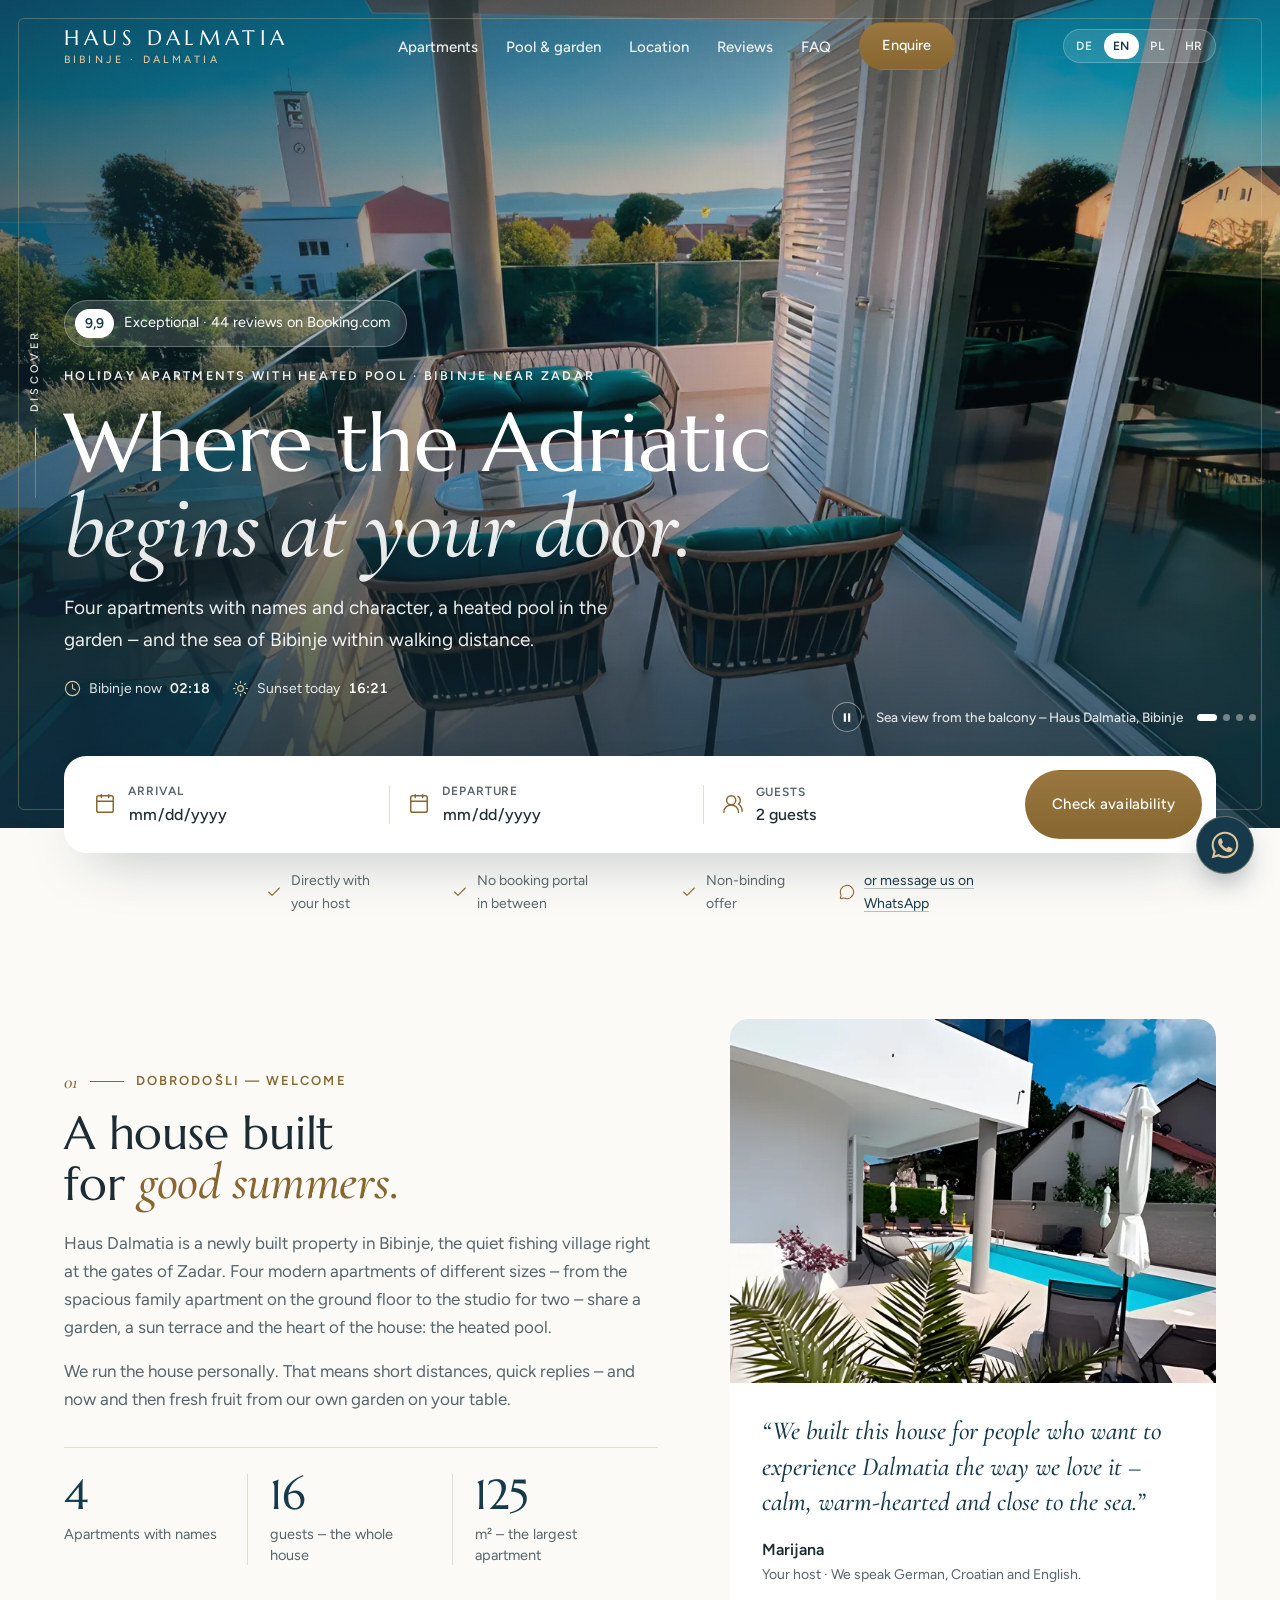
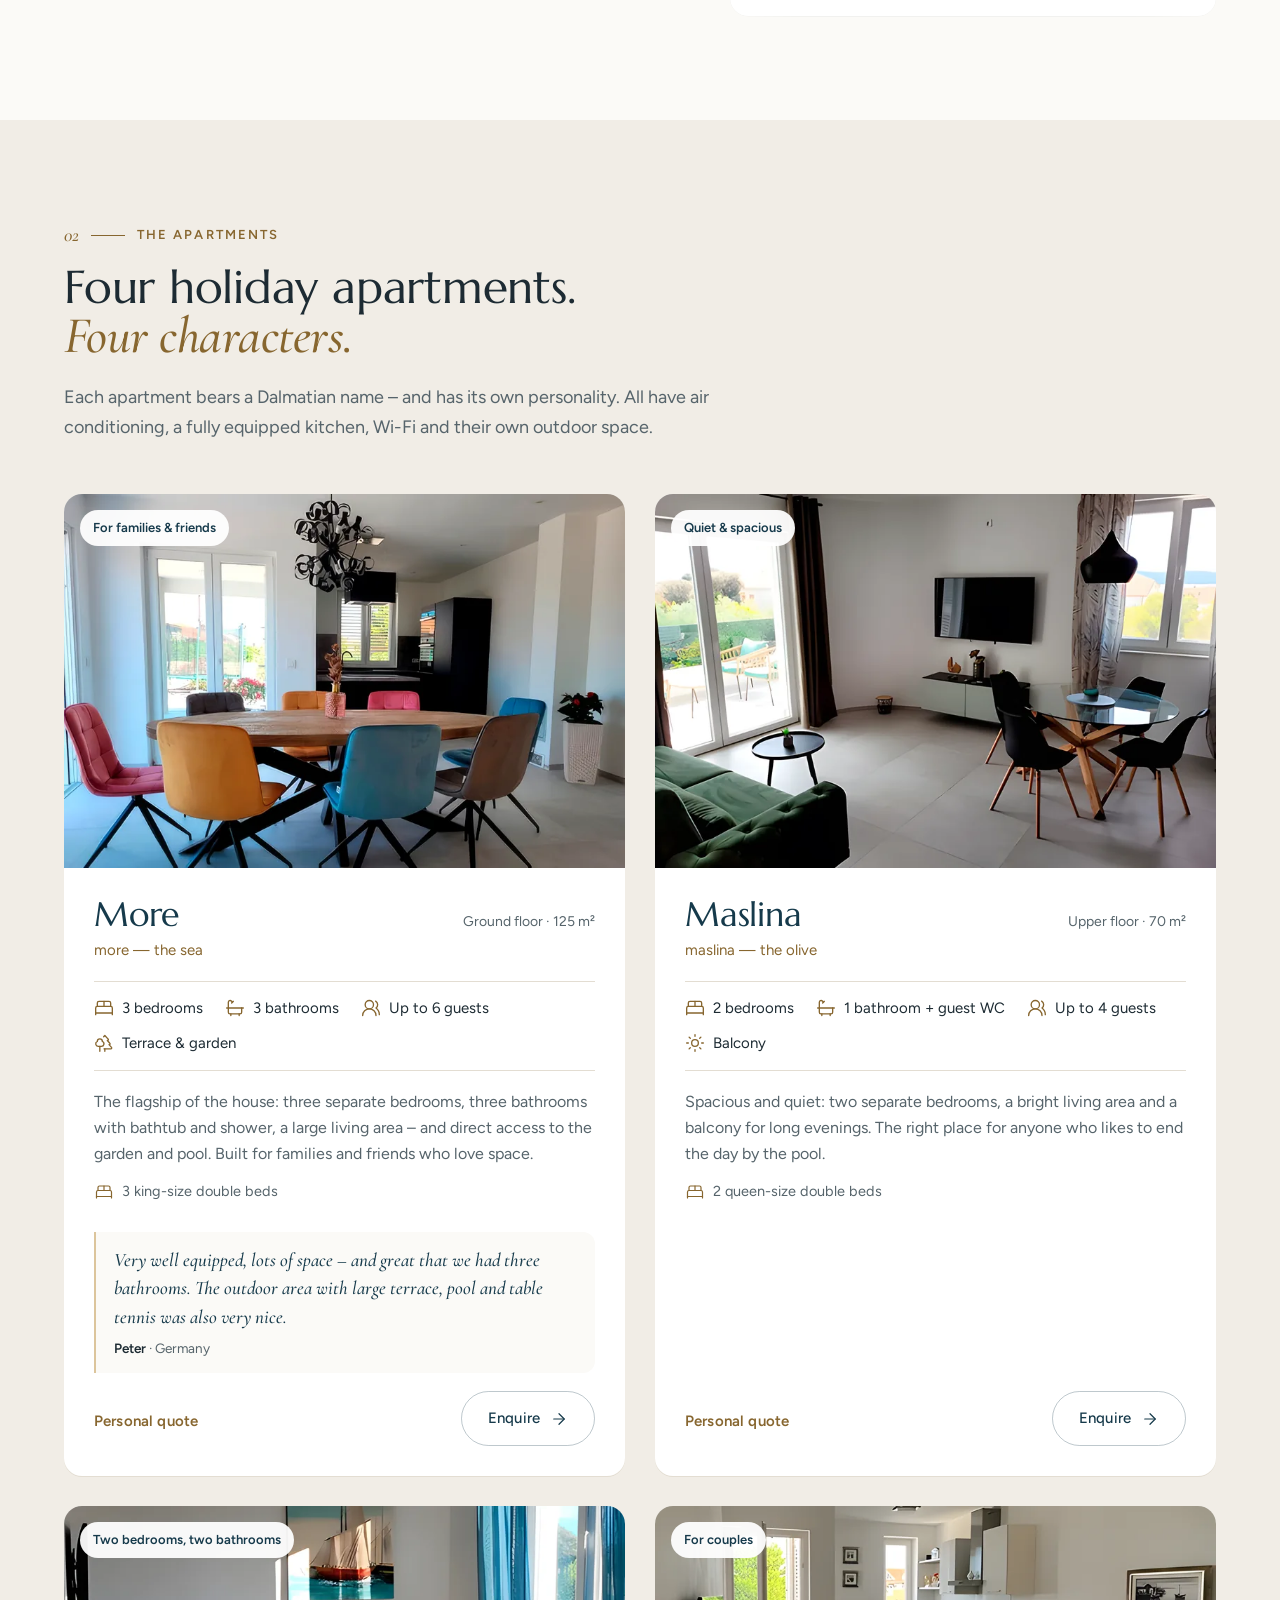
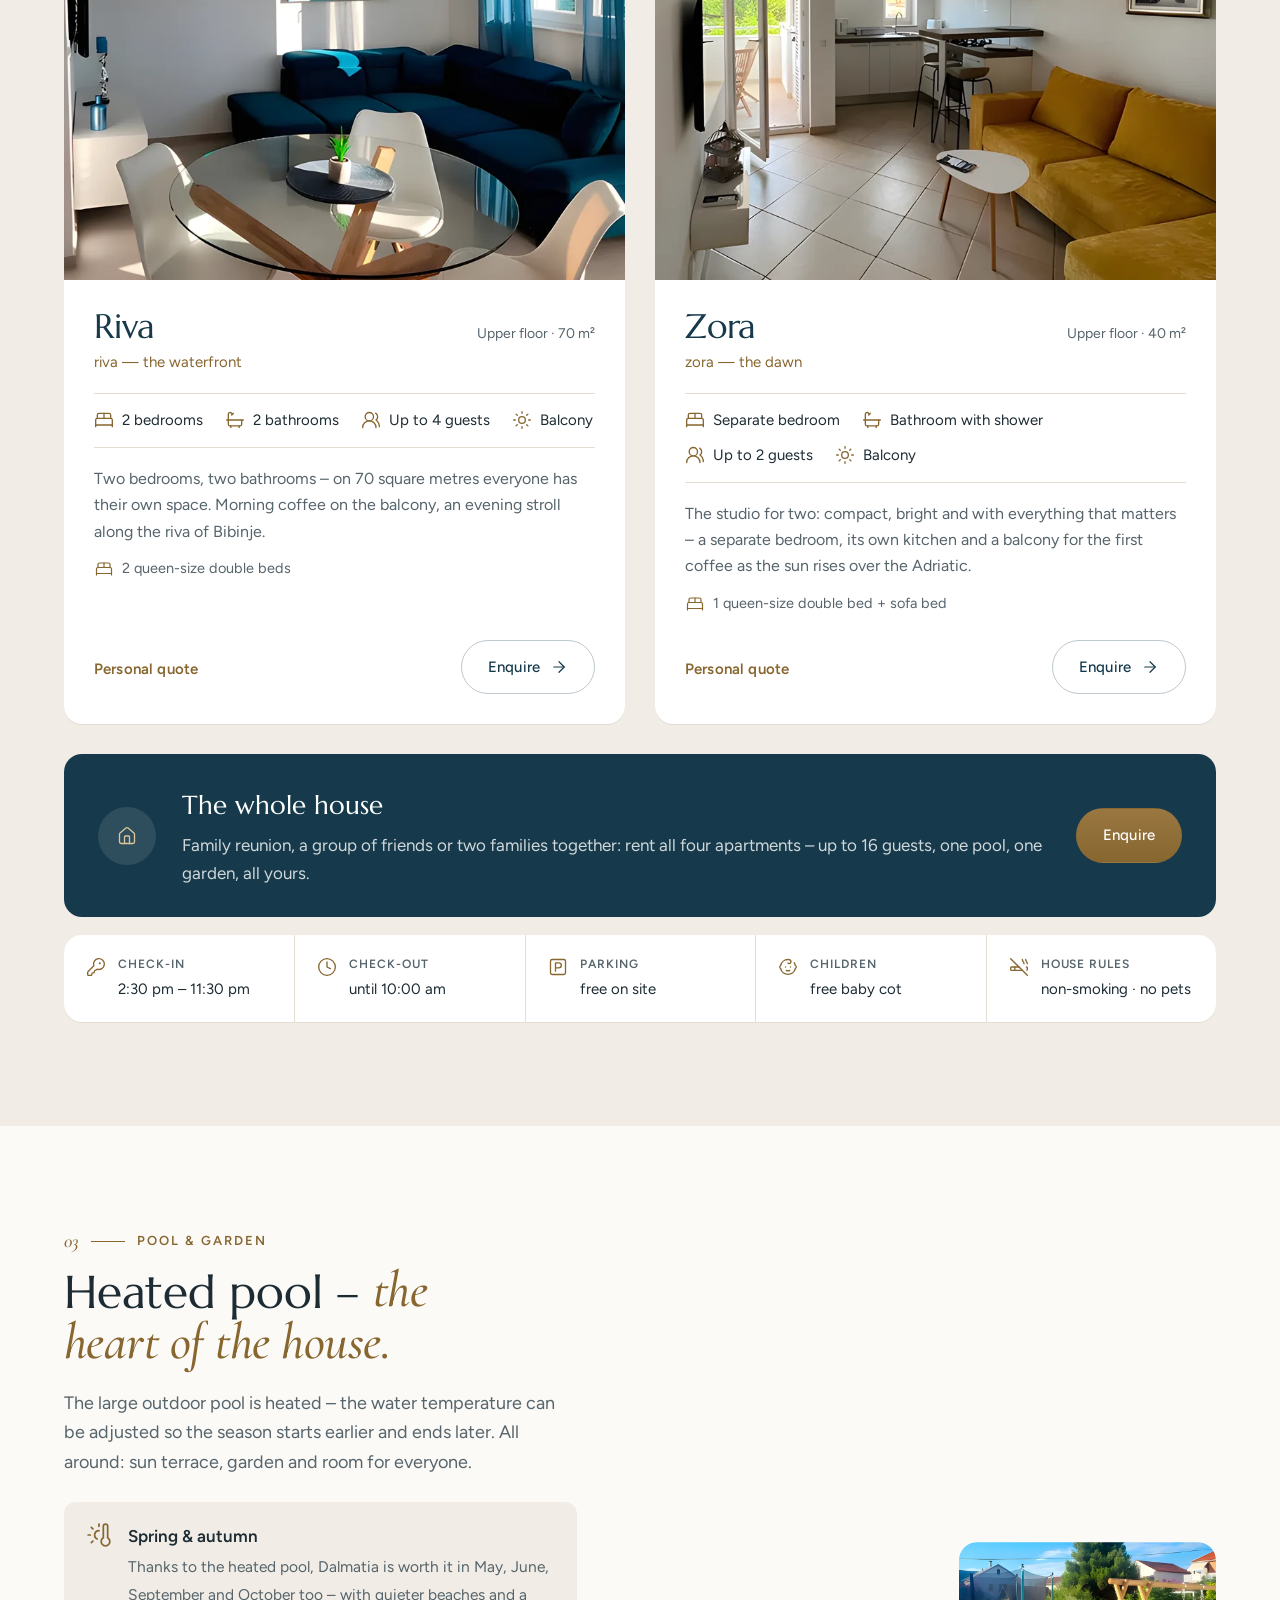
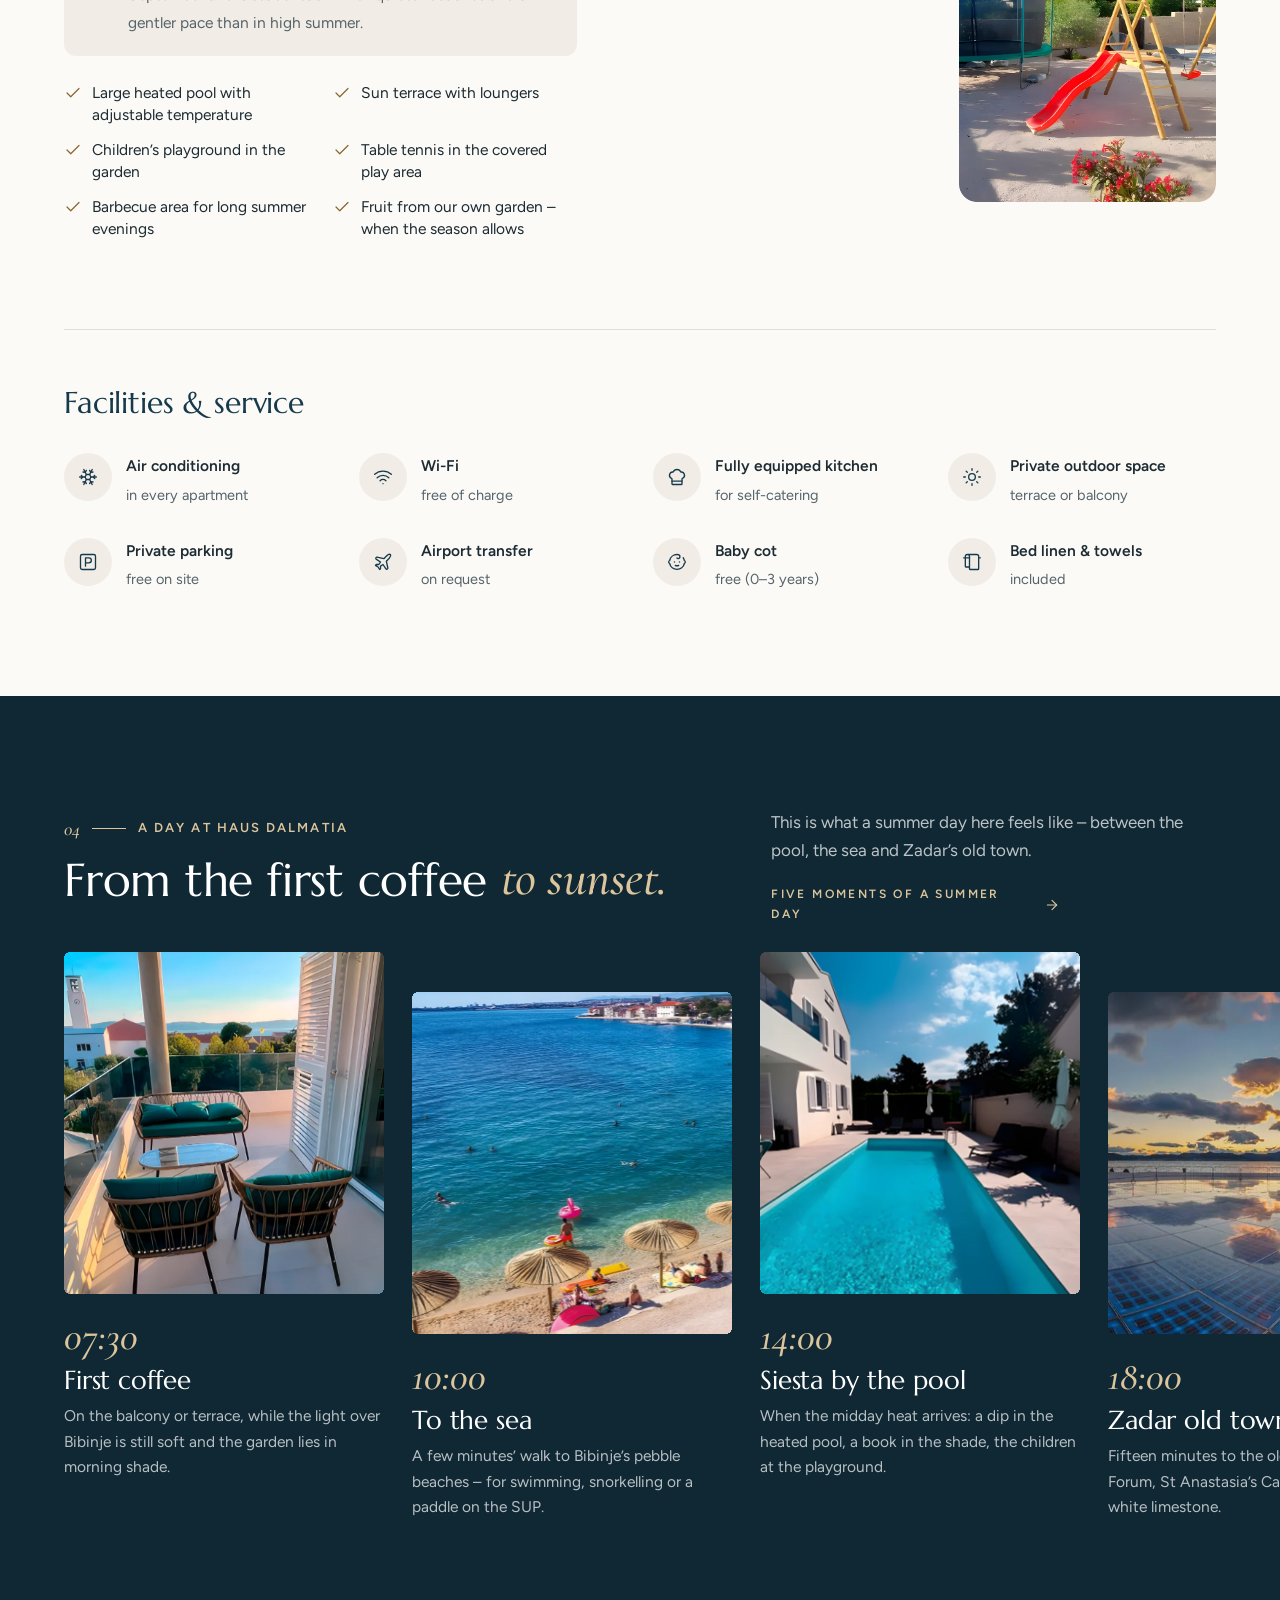
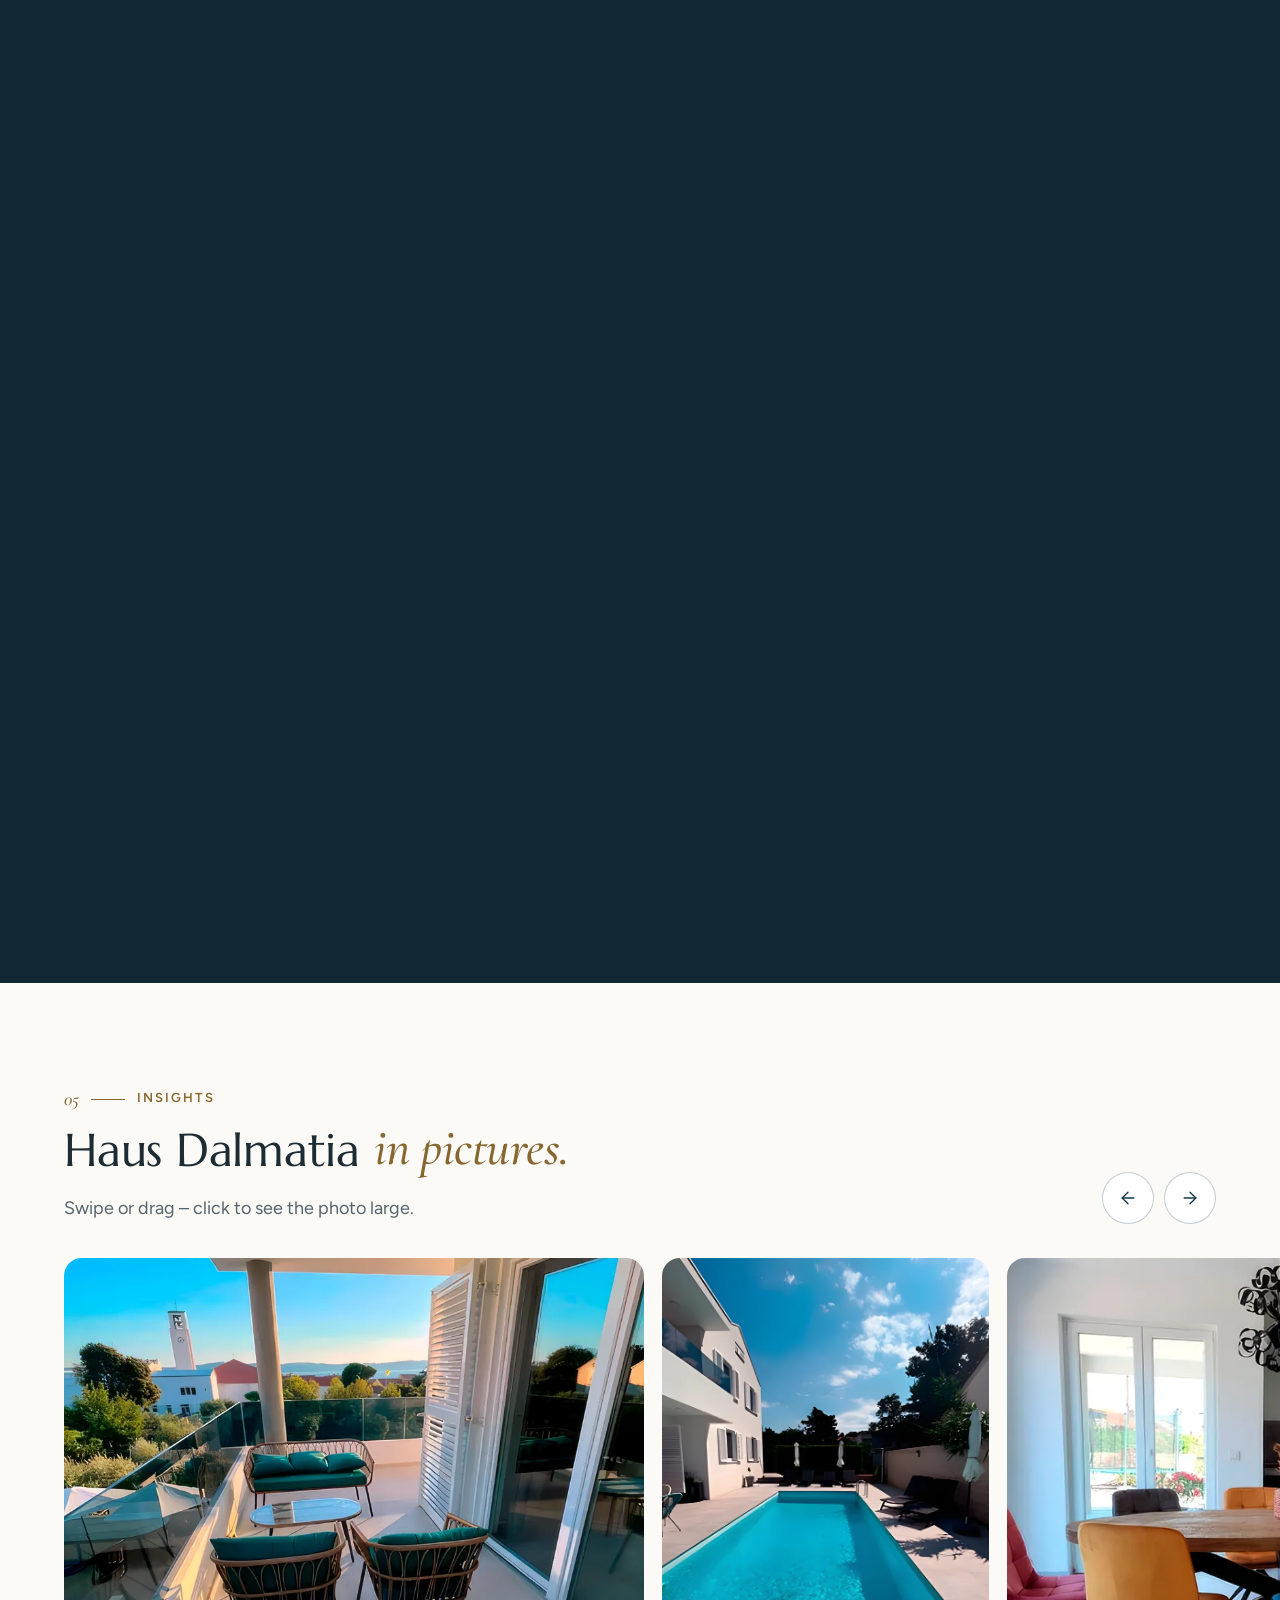
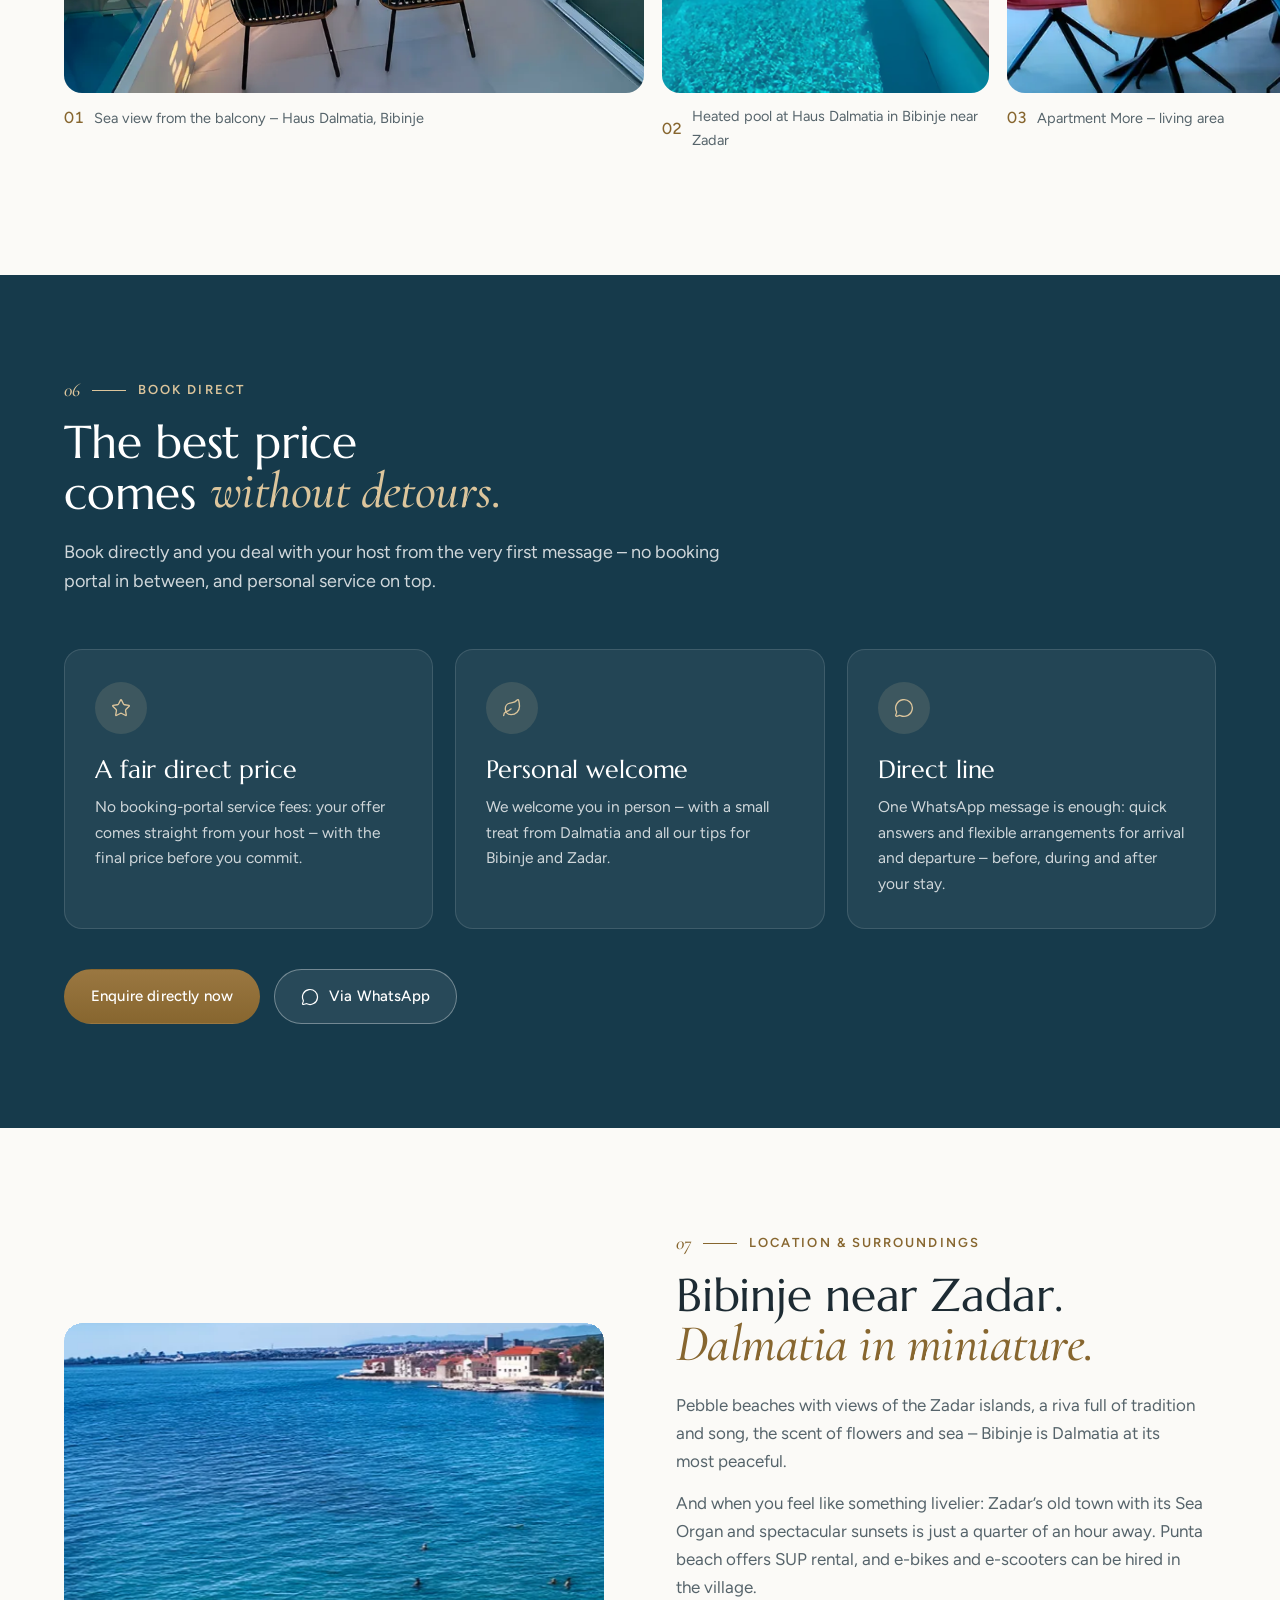
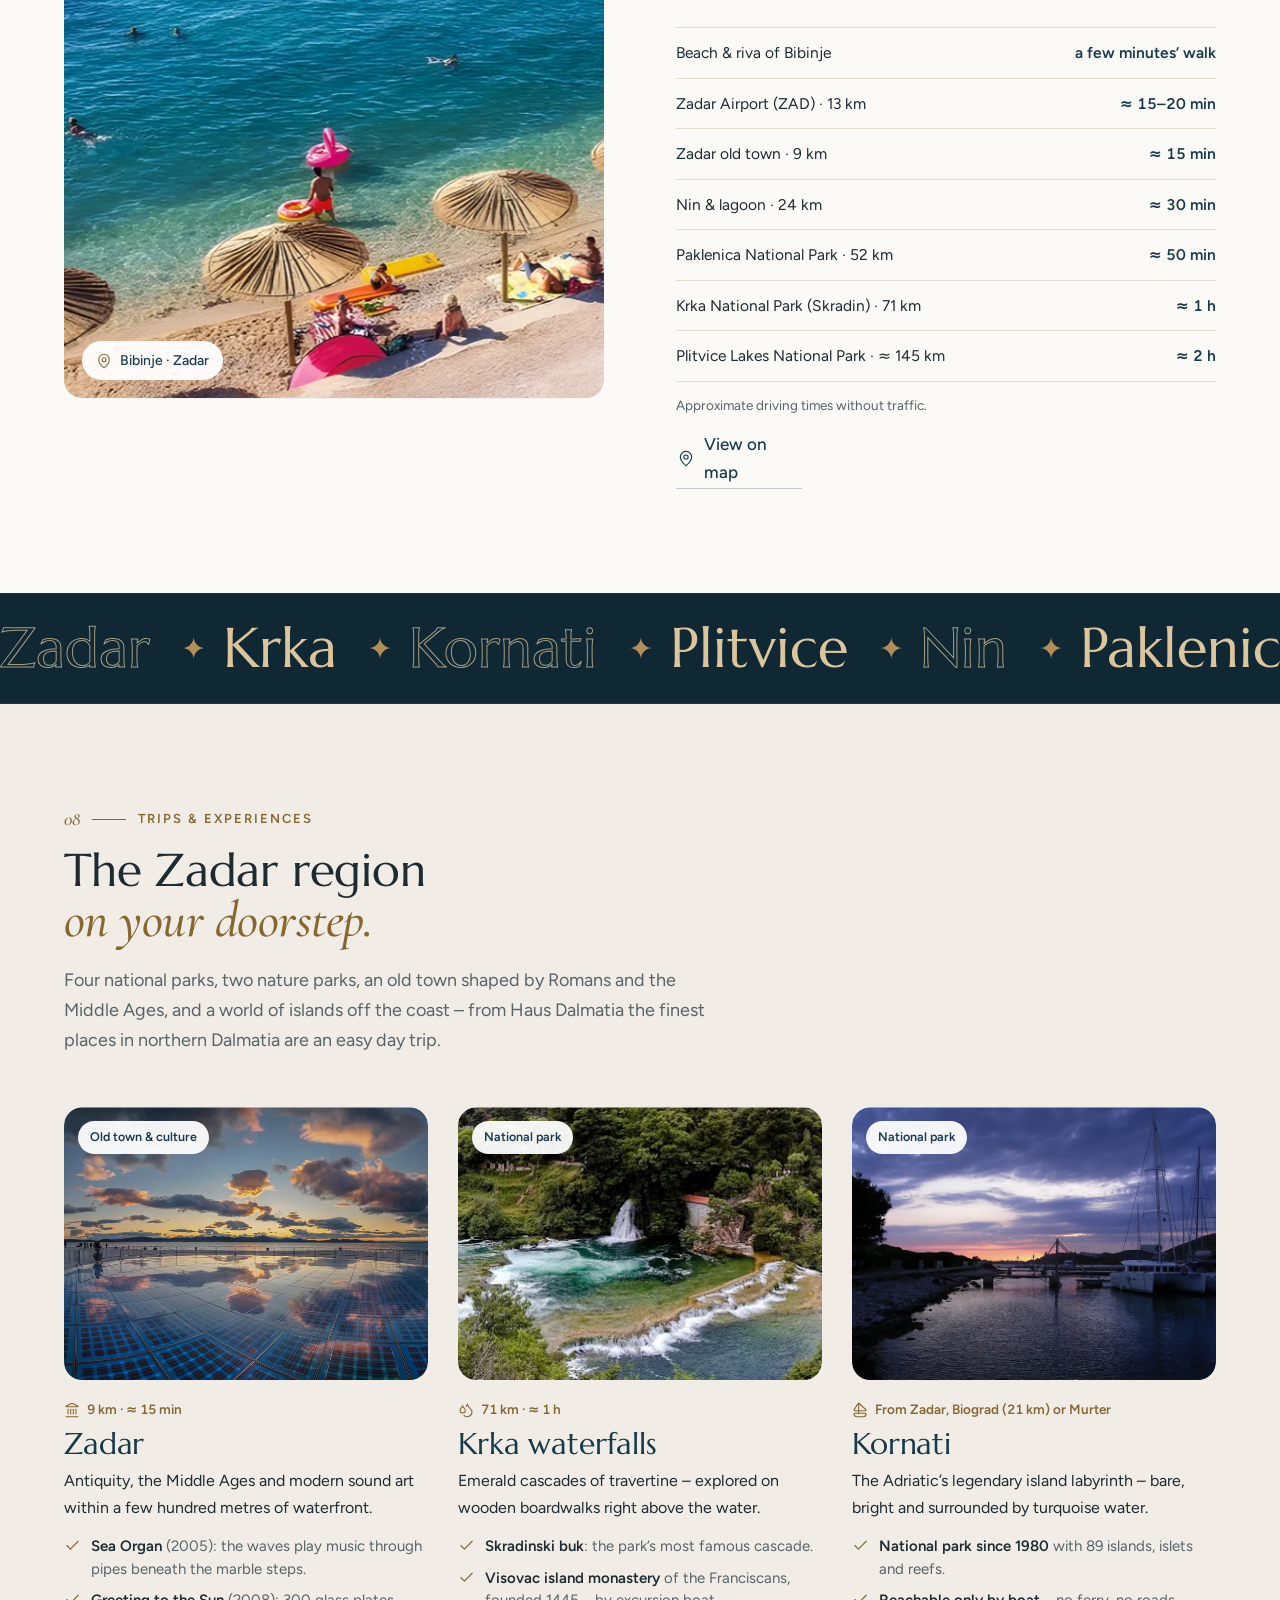
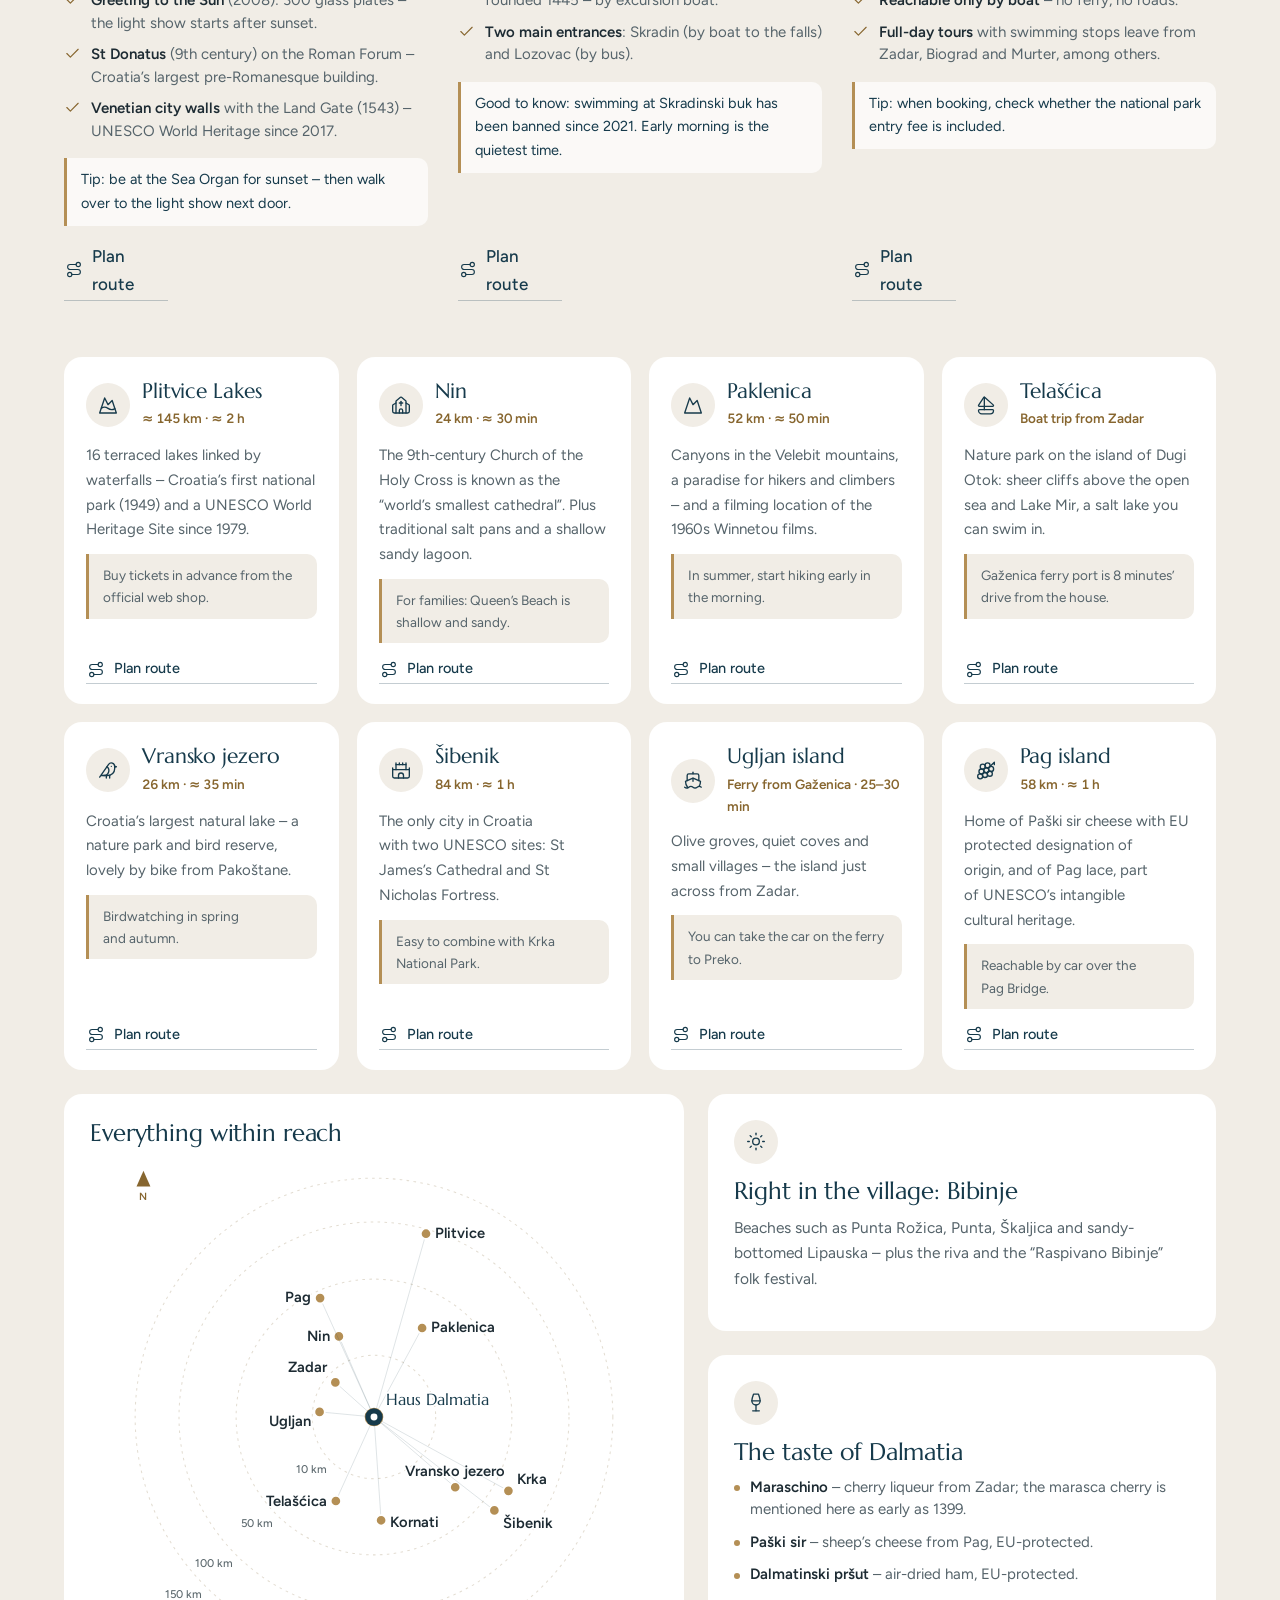
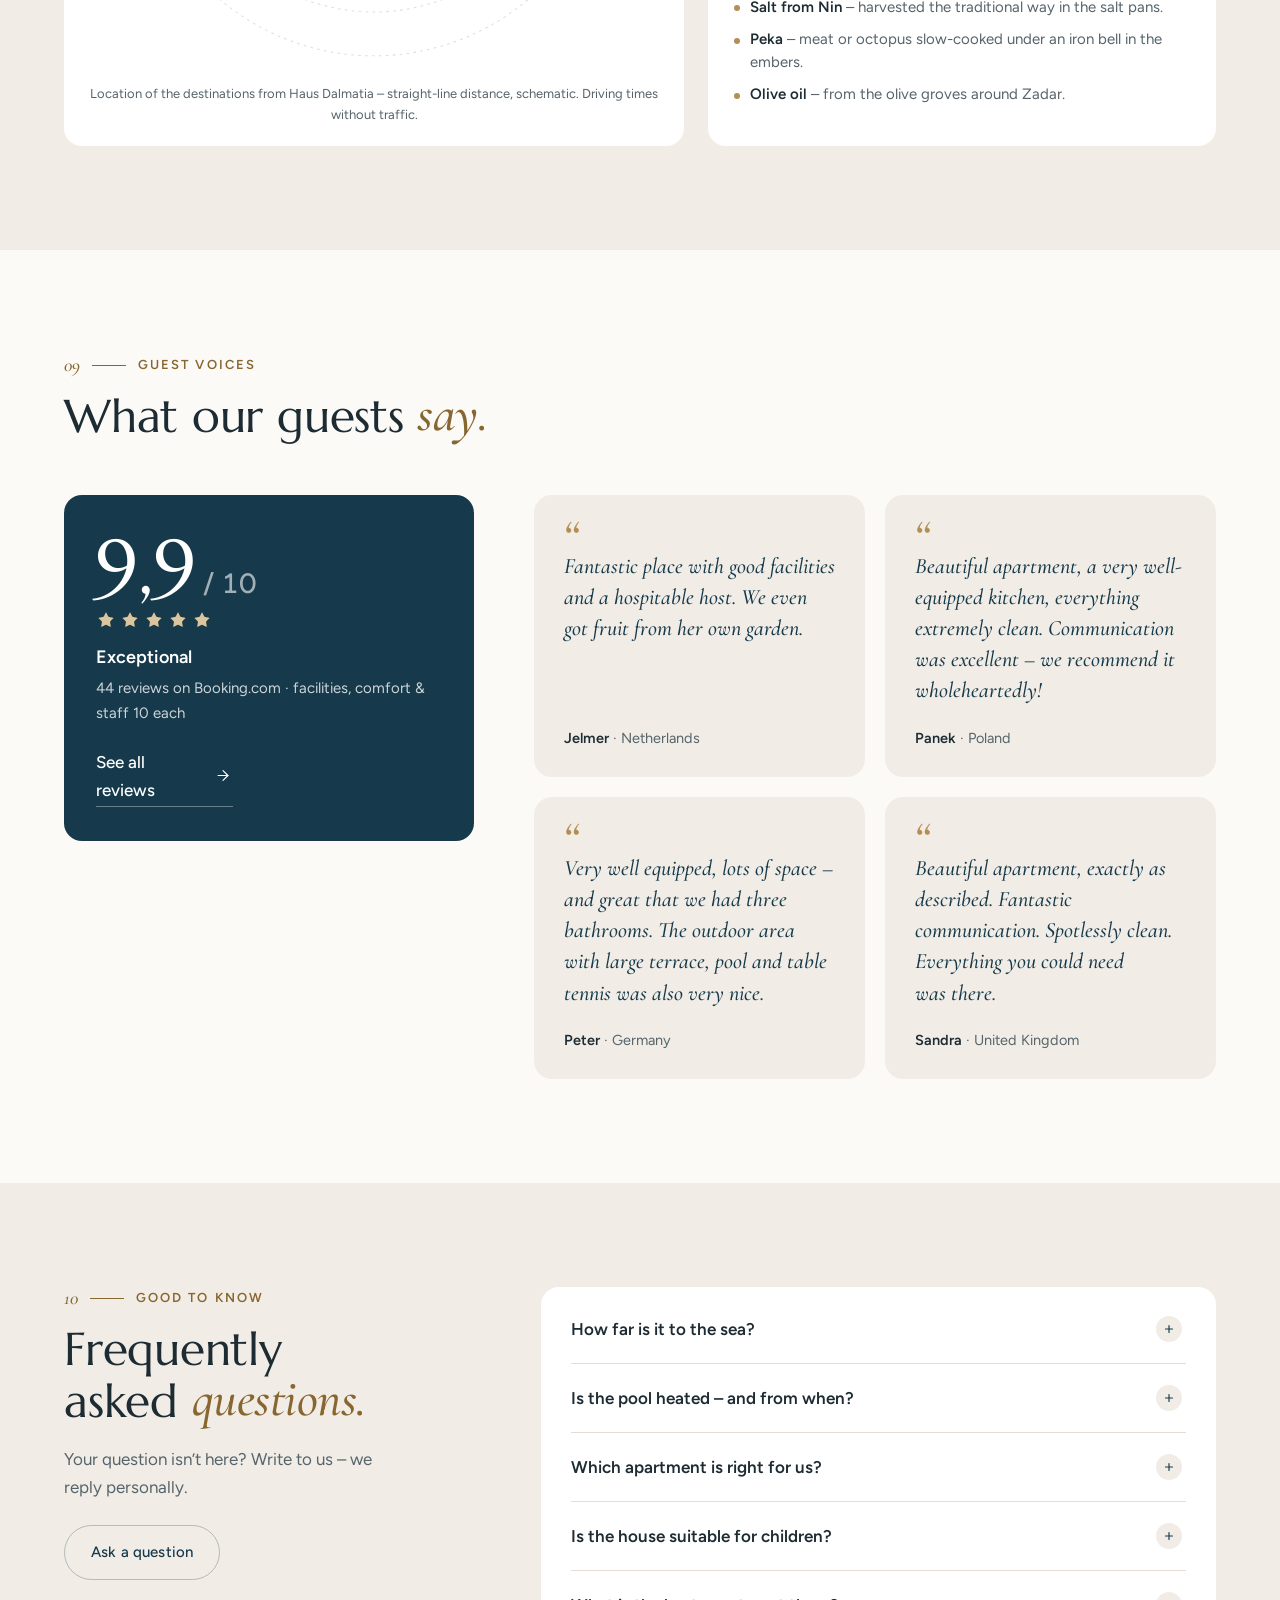
==== commit d9be7769: "Luxus-Paket: Intro mit Monogramm, Akzentschrift, sanftes Scrollen, Cursor, Tagesreise - Begrüßungsvo" ====
--- a/en/index.html
+++ b/en/index.html
@@ -4,6 +4,7 @@
 <head>
 <meta charset="utf-8"/>
 <meta content="width=device-width, initial-scale=1.0, viewport-fit=cover" name="viewport"/>
+<script>try{if(!sessionStorage.getItem('hdIntro')&&!matchMedia('(prefers-reduced-motion: reduce)').matches){document.documentElement.classList.add('intro-on');sessionStorage.setItem('hdIntro','1')}}catch(e){}</script>
 <title>Apartments with Heated Pool near Zadar (Bibinje) · Haus Dalmatia</title>
 <meta content="4 holiday apartments with heated pool in Bibinje, 9 km from Zadar: 2–16 guests, garden, playground, parking. Enquire directly with your host." name="description"/>
 <link href="https://hausdalmatia.com/en/" rel="canonical"/>
@@ -39,6 +40,8 @@
    Figtree:   Fließtext, weich und gut lesbar */
 @font-face{font-family:'Marcellus';font-style:normal;font-weight:400;font-display:swap;src:url(../fonts/marcellus-latin-400-normal.woff2) format('woff2');unicode-range:U+0000-00FF,U+0131,U+0152-0153,U+02BB-02BC,U+02C6,U+02DA,U+02DC,U+0304,U+0308,U+0329,U+2000-206F,U+20AC,U+2122,U+2191,U+2193,U+2212,U+2215,U+FEFF,U+FFFD}
 @font-face{font-family:'Marcellus';font-style:normal;font-weight:400;font-display:swap;src:url(../fonts/marcellus-latin-ext-400-normal.woff2) format('woff2');unicode-range:U+0100-02BA,U+02BD-02C5,U+02C7-02CC,U+02CE-02D7,U+02DD-02FF,U+1E00-1E9F,U+2020,U+20A0-20AB,U+20AD-20C0,U+2C60-2C7F,U+A720-A7FF}
+@font-face{font-family:'Cormorant';font-style:italic;font-weight:500;font-display:swap;src:url(../fonts/cormorant-garamond-latin-500-italic.woff2) format('woff2');unicode-range:U+0000-00FF,U+0131,U+0152-0153,U+02BB-02BC,U+02C6,U+02DA,U+02DC,U+0304,U+0308,U+0329,U+2000-206F,U+20AC,U+2122,U+2191,U+2193,U+2212,U+2215,U+FEFF,U+FFFD}
+@font-face{font-family:'Cormorant';font-style:italic;font-weight:500;font-display:swap;src:url(../fonts/cormorant-garamond-latin-ext-500-italic.woff2) format('woff2');unicode-range:U+0100-02BA,U+02BD-02C5,U+02C7-02CC,U+02CE-02D7,U+02DD-02FF,U+1E00-1E9F,U+2020,U+20A0-20AB,U+20AD-20C0,U+2C60-2C7F,U+A720-A7FF}
 @font-face{font-family:'Figtree';font-style:normal;font-weight:400;font-display:swap;src:url(../fonts/figtree-latin-400-normal.woff2) format('woff2');unicode-range:U+0000-00FF,U+0131,U+0152-0153,U+02BB-02BC,U+02C6,U+02DA,U+02DC,U+0304,U+0308,U+0329,U+2000-206F,U+20AC,U+2122,U+2191,U+2193,U+2212,U+2215,U+FEFF,U+FFFD}
 @font-face{font-family:'Figtree';font-style:normal;font-weight:400;font-display:swap;src:url(../fonts/figtree-latin-ext-400-normal.woff2) format('woff2');unicode-range:U+0100-02BA,U+02BD-02C5,U+02C7-02CC,U+02CE-02D7,U+02DD-02FF,U+1E00-1E9F,U+2020,U+20A0-20AB,U+20AD-20C0,U+2C60-2C7F,U+A720-A7FF}
 @font-face{font-family:'Figtree';font-style:normal;font-weight:500;font-display:swap;src:url(../fonts/figtree-latin-500-normal.woff2) format('woff2');unicode-range:U+0000-00FF,U+0131,U+0152-0153,U+02BB-02BC,U+02C6,U+02DA,U+02DC,U+0304,U+0308,U+0329,U+2000-206F,U+20AC,U+2122,U+2191,U+2193,U+2212,U+2215,U+FEFF,U+FFFD}
@@ -133,7 +136,6 @@
 .hero-slides{position:absolute;inset:0}
 .hero-bg{position:absolute;inset:0;width:100%;height:100%;object-fit:cover;opacity:0;transition:opacity 1.6s ease}
 .hero-bg.is-on{opacity:1;animation:drift 9s ease-out both}
-@keyframes drift{from{transform:scale(1.07)}to{transform:scale(1)}}
 .hero-cap{position:absolute;z-index:3;right:max(24px,env(safe-area-inset-right,0px));bottom:96px;display:flex;align-items:center;gap:14px;color:rgba(255,255,255,.85);font-size:13.5px;font-weight:500}
 .hero-cap .dots{display:flex;gap:6px}
 .hero-cap .dots i{width:7px;height:7px;border-radius:50%;background:rgba(255,255,255,.4);transition:background .4s,width .4s}
@@ -541,6 +543,120 @@
 .marquee{cursor:pointer}
 .marquee.paused .marquee-track{animation-play-state:paused}
 .nav-contact{display:none}
+/* =====================================================================
+   LUXUS-DETAILS
+   ===================================================================== */
+/* Akzentschrift für hervorgehobene Wörter und Zitate */
+h1 em,h2 em{font-family:'Cormorant',Georgia,serif;font-style:italic;font-weight:500;font-size:1.12em;letter-spacing:-.01em;line-height:.9}
+.rev p{font-family:'Cormorant',Georgia,serif;font-style:italic;font-weight:500;font-size:22px;line-height:1.42;color:var(--sea)}
+.host .q,.apt-quote p,.form-quote p{font-family:'Cormorant',Georgia,serif;font-style:italic;font-weight:500}
+.host .q{font-size:26px;line-height:1.35}
+.apt-quote p{font-size:19px}
+.form-quote p{font-size:22px;line-height:1.4}
+/* Abschnittsnummern im Stil eines Katalogs */
+main{counter-reset:sec}
+main .eyebrow{counter-increment:sec}
+main .eyebrow:before{content:counter(sec,decimal-leading-zero);width:auto;height:auto;flex:none;opacity:1;background:linear-gradient(currentColor,currentColor) right 55%/34px 1px no-repeat;padding-right:46px;font-family:'Cormorant',Georgia,serif;font-style:italic;font-weight:500;font-size:19px;letter-spacing:0;text-transform:none;line-height:1}
+/* Intro-Vorhang */
+.hd-intro{display:none}
+.intro-on .hd-intro{display:flex;position:fixed;inset:0;z-index:300;background:var(--sea-deep);align-items:center;justify-content:center;pointer-events:none;animation:introOut 1s cubic-bezier(.77,0,.18,1) 1.55s forwards}
+.hd-intro-in{display:flex;flex-direction:column;align-items:center;gap:18px;animation:introLift 1s cubic-bezier(.77,0,.18,1) 1.5s forwards}
+.intro-seal{width:96px;height:96px;overflow:visible}
+.intro-seal circle,.intro-seal path{fill:none;stroke:var(--gold-soft);stroke-width:1}
+.intro-seal .s1{stroke-dasharray:352;stroke-dashoffset:352;animation:draw 1.1s cubic-bezier(.65,0,.35,1) .1s forwards}
+.intro-seal .s2{stroke-dasharray:308;stroke-dashoffset:308;opacity:.5;animation:draw 1.1s cubic-bezier(.65,0,.35,1) .25s forwards}
+.intro-seal .s3{opacity:0;animation:fadeIn .6s ease .7s forwards}
+.intro-seal text{font-family:var(--display);font-size:30px;letter-spacing:.08em;fill:var(--gold-soft);opacity:0;animation:fadeIn .8s ease .45s forwards}
+.intro-wm{font-family:var(--display);font-size:22px;letter-spacing:.5em;text-transform:uppercase;color:#fff;padding-left:.36em;opacity:0;animation:wm 1.1s cubic-bezier(.2,.7,.2,1) .55s forwards}
+.intro-sub{font-size:11px;font-weight:600;letter-spacing:.32em;text-transform:uppercase;color:var(--gold-soft);opacity:0;animation:fadeIn .8s ease .85s forwards}
+@keyframes draw{to{stroke-dashoffset:0}}
+@keyframes fadeIn{to{opacity:1}}
+@keyframes wm{from{opacity:0;letter-spacing:.7em}to{opacity:1;letter-spacing:.34em}}
+@keyframes introOut{from{clip-path:inset(0 0 0 0)}to{clip-path:inset(0 0 100% 0);visibility:hidden}}
+@keyframes introLift{to{transform:translateY(-40px);opacity:0}}
+.intro-on .hero-content{animation-delay:1.75s}
+html.intro-on.fx .hero h1 .w{animation-delay:calc(1.95s + var(--i) * .09s)}
+.intro-on .hero-bg.is-on{animation:drift 10s cubic-bezier(.2,.7,.2,1) 1.4s both}
+@keyframes drift{from{transform:scale(1.12)}to{transform:scale(1)}}
+/* Titelbild: Passepartout und Scroll-Hinweis */
+.hero-frame{position:absolute;inset:18px;z-index:2;border:1px solid rgba(220,197,156,.3);border-radius:6px;pointer-events:none}
+.scroll-cue{position:absolute;z-index:3;left:max(26px,calc((100vw - 1200px) / 2 - 64px));top:50%;transform:translateY(-50%);display:flex;flex-direction:column;align-items:center;gap:16px;color:rgba(255,255,255,.8);font-size:11px;font-weight:600;letter-spacing:.3em;text-transform:uppercase}
+.scroll-cue span{writing-mode:vertical-rl;transform:rotate(180deg)}
+.scroll-cue i{position:relative;width:1px;height:70px;background:rgba(255,255,255,.25);overflow:hidden}
+.scroll-cue i:after{content:'';position:absolute;left:0;top:0;width:1px;height:28px;background:var(--gold-soft);animation:cue 2.4s cubic-bezier(.6,0,.3,1) infinite}
+@keyframes cue{from{transform:translateY(-30px)}to{transform:translateY(72px)}}
+@media (max-width: 1279px){ .scroll-cue{display:none} }
+@media (max-width: 640px){ .hero-frame{inset:10px} }
+/* Bilder: feine Innenlinie beim Überfahren */
+.apt-img:after,.gal-item .gi:after,.day-img:after{content:'';position:absolute;inset:14px;border:1px solid rgba(255,255,255,.7);border-radius:4px;opacity:0;transform:scale(1.04);transition:opacity .6s,transform .8s cubic-bezier(.2,.7,.2,1);pointer-events:none}
+.gal-item .gi{position:relative}
+.apt:hover .apt-img:after,.gal-item:hover .gi:after,.day-card:hover .day-img:after{opacity:1;transform:none}
+/* Ein Tag im Haus Dalmatia */
+.day{background:var(--sea-deep);color:#fff;padding-block:104px 90px;position:relative;overflow:clip}
+.day .eyebrow{color:var(--gold-soft)}
+.day h2{color:#fff}
+.day h2 em{color:var(--gold-soft)}
+.day-head{display:grid;grid-template-columns:1.2fr .8fr;gap:40px;align-items:end;margin-bottom:46px}
+.day-side p{color:rgba(255,255,255,.72);font-size:17px;margin-bottom:14px}
+.day-hint{display:inline-flex;align-items:center;gap:10px;font-size:12px;font-weight:600;letter-spacing:.2em;text-transform:uppercase;color:var(--gold-soft)}
+.day-hint .ic{width:16px;height:16px}
+.day-track{display:flex;gap:28px;overflow-x:auto;scroll-snap-type:x mandatory;padding:0 24px 10px max(24px,calc((100vw - 1200px) / 2 + 24px));scroll-padding-inline-start:max(24px,calc((100vw - 1200px) / 2 + 24px));scrollbar-width:none}
+.day-track::-webkit-scrollbar{display:none}
+.day-track:focus-visible{outline-offset:-4px}
+.day-card{flex:0 0 clamp(270px,27vw,400px);scroll-snap-align:start;margin:0}
+.day-card:nth-child(even){margin-top:56px}
+.day-img{position:relative;border-radius:6px;overflow:hidden;aspect-ratio:4/5;background:#163a4b}
+.day-img img{width:100%;height:100%;object-fit:cover;transform:scale(1.14);will-change:transform}
+.day-txt{padding-top:22px}
+.day-time{display:block;font-family:'Cormorant',Georgia,serif;font-style:italic;font-weight:500;font-size:46px;line-height:1;color:var(--gold-soft);margin-bottom:10px}
+.day-txt h3{font-size:26px;margin-bottom:8px;color:#fff}
+.day-txt p{font-size:15.5px;line-height:1.65;color:rgba(255,255,255,.7)}
+.day-bar{height:1px;background:rgba(255,255,255,.14);margin-top:44px;overflow:hidden}
+.day-bar i{display:block;height:1px;background:var(--gold-soft);transform-origin:0 50%;transform:scaleX(0)}
+/* Horizontale Fahrt beim Scrollen (Desktop, nur mit Effekten) */
+@media (min-width: 981px){
+  .fx .day.pinned{padding:0}
+  .fx .day.pinned .day-pin{position:sticky;top:0;height:100vh;display:flex;flex-direction:column;justify-content:center;padding-top:76px}
+  .fx .day.pinned .day-track{overflow:visible;width:max-content;scroll-snap-type:none;will-change:transform}
+  .fx .day.pinned .day-head{margin-bottom:28px}
+  .fx .day.pinned .day-card:nth-child(even){margin-top:40px}
+  .fx .day.pinned .day-time{font-size:40px}
+  .fx .day.pinned .day-img{aspect-ratio:auto;height:clamp(200px,38vh,440px)}
+  .fx .day.pinned .day-card{flex-basis:clamp(300px,25vw,380px)}
+  .fx .day.pinned .day-bar{margin-top:30px}
+}
+@media (max-width: 980px){
+  .day-head{grid-template-columns:1fr;gap:10px}
+  .day-card:nth-child(even){margin-top:0}
+  .day-card{flex-basis:78vw}
+}
+/* Überschriften gleiten aus einer Maske */
+.fx h2.mk .wm{display:inline-block;overflow:hidden;vertical-align:top;padding:0 .08em .14em;margin:0 -.08em -.14em}
+.fx h2.mk .wi{display:inline-block;transform:translateY(112%);transition:transform 1.15s cubic-bezier(.2,.75,.15,1);transition-delay:calc(.08s + var(--i) * .055s)}
+.fx h2.mk.in .wi{transform:none}
+/* Karte: Linien zeichnen sich, Haus pulsiert */
+.fx .ex-map.mk-map .ray{stroke-dasharray:var(--len);stroke-dashoffset:var(--len);transition:stroke-dashoffset 1.4s cubic-bezier(.65,0,.35,1);transition-delay:calc(.2s + var(--i) * .07s)}
+.fx .ex-map.mk-map .pt{opacity:0;transition:opacity .5s;transition-delay:calc(.9s + var(--i) * .07s)}
+.fx .ex-map.mk-map.in .ray{stroke-dashoffset:0}
+.fx .ex-map.mk-map.in .pt{opacity:1}
+.ex-map .pulse{fill:none;stroke:var(--gold);stroke-width:1.5;transform-origin:300px 300px;animation:pulse 2.8s cubic-bezier(.2,.7,.2,1) infinite}
+@keyframes pulse{from{transform:scale(.6);opacity:.9}to{transform:scale(2.6);opacity:0}}
+/* Eleganter Cursor (nur Maus) */
+.cur,.cur-ring{position:fixed;left:0;top:0;z-index:400;pointer-events:none;border-radius:50%;opacity:0;transition:opacity .3s}
+.cur{width:6px;height:6px;margin:-3px 0 0 -3px;background:var(--gold)}
+.cur-ring{width:40px;height:40px;margin:-20px 0 0 -20px;border:1px solid rgba(180,143,85,.55);display:flex;align-items:center;justify-content:center;transition:opacity .3s,width .45s cubic-bezier(.2,.7,.2,1),height .45s cubic-bezier(.2,.7,.2,1),margin .45s cubic-bezier(.2,.7,.2,1),background .35s,border-color .35s}
+.cur-ring span{font-size:11px;font-weight:600;letter-spacing:.16em;text-transform:uppercase;color:#fff;opacity:0;transition:opacity .25s}
+.cur-on .cur,.cur-on .cur-ring{opacity:1}
+.cur-ring.link{width:58px;height:58px;margin:-29px 0 0 -29px;background:rgba(180,143,85,.12);border-color:rgba(180,143,85,.8)}
+.cur-ring.label{width:96px;height:96px;margin:-48px 0 0 -48px;background:rgba(15,40,52,.72);border-color:rgba(220,197,156,.5);backdrop-filter:blur(4px);-webkit-backdrop-filter:blur(4px)}
+.cur-ring.label span{opacity:1}
+.cur-on .gal-track,.cur-on .gal-track img{cursor:none}
+/* Sanftes Scrollen (Lenis) */
+html.lenis,html.lenis body{height:auto}
+html.lenis{scroll-behavior:auto}
+.lenis.lenis-smooth [data-lenis-prevent]{overscroll-behavior:contain}
+.lenis.lenis-stopped{overflow:clip}
+@media (prefers-reduced-motion: reduce){ .hd-intro{display:none!important} .scroll-cue i:after,.ex-map .pulse{animation:none} }
 /* ---------- Responsive ---------- */
 @media(max-width:1140px){
   .nav-links{gap:20px}
@@ -848,6 +964,13 @@
 <script id="ld-faq" type="application/ld+json">{"@context": "https://schema.org", "@type": "FAQPage", "mainEntity": [{"@type": "Question", "name": "How far is it to the sea?", "acceptedAnswer": {"@type": "Answer", "text": "The beach and the riva of Bibinje are a few minutes’ walk away. Bibinje has several pebble beaches with views of the islands off Zadar – at Punta beach you can also rent SUP boards."}}, {"@type": "Question", "name": "Is the pool heated – and from when?", "acceptedAnswer": {"@type": "Answer", "text": "Yes. The outdoor pool is heated and the water temperature is adjustable, so it is pleasant from the pre-season into autumn. We are happy to give you exact details for your travel dates."}}, {"@type": "Question", "name": "Which apartment is right for us?", "acceptedAnswer": {"@type": "Answer", "text": "For couples the studio Zora (up to 2 guests), for small families Maslina or Riva (up to 4 guests), for larger families and friends the apartment More with three bedrooms and three bathrooms (up to 6 guests). Groups of up to 16 can enquire about several or all apartments."}}, {"@type": "Question", "name": "Is the house suitable for children?", "acceptedAnswer": {"@type": "Answer", "text": "Very much so. The garden has a children’s playground and a covered play area with table tennis; we provide a baby cot (0–3 years) free of charge. Let us know your children’s ages when you enquire."}}, {"@type": "Question", "name": "What is the best way to get there?", "acceptedAnswer": {"@type": "Answer", "text": "Zadar Airport (ZAD) is about 13 km away and has seasonal direct flights from Germany, Austria, Switzerland and many other countries. We can arrange an airport transfer on request. By car you reach Bibinje via the A1 motorway; parking at the house is free. We recommend a car for trips to the national parks."}}, {"@type": "Question", "name": "When are check-in and check-out?", "acceptedAnswer": {"@type": "Answer", "text": "Check-in is between 2:30 pm and 11:30 pm, check-out until 10:00 am. Please let us know your expected arrival time in advance – and we will welcome you personally."}}, {"@type": "Question", "name": "What are the house rules?", "acceptedAnswer": {"@type": "Answer", "text": "The house is non-smoking, and unfortunately pets are not allowed. Parties and stag or hen events are not possible; quiet hours are from 10 pm to 8 am – so that all guests can enjoy their holiday."}}, {"@type": "Question", "name": "How does booking direct work?", "acceptedAnswer": {"@type": "Answer", "text": "You send us your travel dates, we check availability and send you a personal offer with the final price. With your confirmation and the agreed deposit the booking is fixed. Payment and cancellation terms are stated transparently in the offer."}}, {"@type": "Question", "name": "What is included in the price?", "acceptedAnswer": {"@type": "Answer", "text": "Bed linen, towels, Wi-Fi, air conditioning, parking and use of the pool, garden, playground and barbecue. The statutory tourist tax is shown transparently in the offer."}}, {"@type": "Question", "name": "In which languages can I enquire?", "acceptedAnswer": {"@type": "Answer", "text": "In German, Croatian or English – via WhatsApp, email, phone or the enquiry form."}}, {"@type": "Question", "name": "Can we rent the whole house?", "acceptedAnswer": {"@type": "Answer", "text": "Yes. Together, all four apartments sleep up to 16 guests – ideal for family reunions or groups of friends. You then share the pool, garden and barbecue area only among yourselves. Send us your dates and we will check availability for all apartments."}}, {"@type": "Question", "name": "How far are Zadar and the airport?", "acceptedAnswer": {"@type": "Answer", "text": "Zadar old town is 9 km away, about 15 minutes by car. Zadar Airport (ZAD) is 13 km away, around 15–20 minutes. Krka National Park is about an hour’s drive, the Plitvice Lakes around two hours."}}]}</script>
 </head>
 <body>
+<div aria-hidden="true" class="hd-intro">
+<div class="hd-intro-in">
+<svg class="intro-seal" viewbox="0 0 120 120"><circle class="s1" cx="60" cy="60" r="56"></circle><circle class="s2" cx="60" cy="60" r="49"></circle><path class="s3" d="M60 4v8M60 108v8M4 60h8M108 60h8"></path><text text-anchor="middle" x="60" y="71">HD</text></svg>
+<span class="intro-wm">Haus Dalmatia</span>
+<span class="intro-sub" data-i18n="logo.sub">Bibinje · Dalmatia</span>
+</div>
+</div>
 <svg aria-hidden="true" style="position:absolute;width:0;height:0;overflow:hidden" xmlns="http://www.w3.org/2000/svg"><!-- Icons: Lucide (ISC-Lizenz), lucide.dev -->
 <symbol id="i-pause" viewbox="0 0 24 24"><rect height="16" rx="1" width="4" x="14" y="4"></rect><rect height="16" rx="1" width="4" x="6" y="4"></rect></symbol>
 <symbol id="i-play" viewbox="0 0 24 24"><polygon points="6 3 20 12 6 21 6 3"></polygon></symbol>
@@ -930,6 +1053,8 @@
 <img alt="Pool in the evening" class="hero-bg" data-i18n-alt="alt.pool2" data-src="../bilder/web/hero-abend-1600.webp" data-srcset="../bilder/web/hero-abend-960.webp 960w, ../bilder/web/hero-abend-1600.webp 1600w" height="1067" width="1600"/>
 <img alt="Pebble beach in Bibinje" class="hero-bg" data-i18n-alt="alt.plaza" data-src="../bilder/web/hero-strand-1600.webp" data-srcset="../bilder/web/hero-strand-960.webp 960w, ../bilder/web/hero-strand-1600.webp 1600w" height="1067" width="1600"/>
 </div>
+<span aria-hidden="true" class="hero-frame"></span>
+<a aria-hidden="true" class="scroll-cue" href="#main" tabindex="-1"><span data-i18n="hero.scroll">Discover</span><i></i></a>
 <div class="hero-cap"><button aria-label="Diashow anhalten" class="hero-pause" hidden="" id="heroPause" type="button"><svg class="ic"><use href="#i-pause"></use></svg></button><span aria-hidden="true" id="heroCap">Meerblick vom Balkon – Haus Dalmatia, Bibinje</span><span aria-hidden="true" class="dots" id="heroDots"><i class="on"></i><i></i><i></i><i></i></span></div>
 <div class="wrap hero-content">
 <a class="rating" href="#reviews"><b>9,9</b><span data-i18n="hero.rating">Exceptional · 44 reviews on Booking.com</span></a>
@@ -1089,6 +1214,34 @@
 <div class="am"><span class="ic-c"><svg class="ic"><use href="#i-towel"></use></svg></span><div><b data-i18n="am.8h">Bed linen &amp; towels</b><span data-i18n="am.8p">included</span></div></div>
 </div>
 </div>
+</div>
+</section>
+<!-- ======= EIN TAG IM HAUS DALMATIA ======= -->
+<section class="day" id="tag">
+<div class="day-pin">
+<div class="wrap day-head">
+<div>
+<span class="eyebrow" data-i18n="day.eyebrow">A day at Haus Dalmatia</span>
+<h2 class="h2" data-i18n="day.h2">From the first coffee <em>to sunset.</em></h2>
+</div>
+<div class="day-side">
+<p data-i18n="day.p">This is what a summer day here feels like – between the pool, the sea and Zadar’s old town.</p>
+<span class="day-hint"><span data-i18n="day.hint">Five moments of a summer day</span><svg class="ic"><use href="#i-arrow"></use></svg></span>
+</div>
+</div>
+<div aria-label="Ein Tag im Haus Dalmatia" class="day-track" id="dayTrack" role="group" tabindex="0">
+<article class="day-card"><div class="day-img"><img alt="Sea view from the balcony – Haus Dalmatia, Bibinje" data-i18n-alt="alt.view" decoding="async" height="1000" loading="lazy" sizes="(max-width: 980px) 78vw, 30vw" src="../bilder/web/hero-meerblick-960.webp" srcset="../bilder/web/hero-meerblick-960.webp 960w, ../bilder/web/hero-meerblick-1600.webp 1600w" width="800"/></div>
+<div class="day-txt"><span class="day-time">07:30</span><h3 data-i18n="day.1h">First coffee</h3><p data-i18n="day.1p">On the balcony or terrace, while the light over Bibinje is still soft and the garden lies in morning shade.</p></div></article>
+<article class="day-card"><div class="day-img"><img alt="Pebble beach in Bibinje" data-i18n-alt="alt.plaza" decoding="async" height="1000" loading="lazy" sizes="(max-width: 980px) 78vw, 30vw" src="../bilder/web/strand-bibinje-800.webp" srcset="../bilder/web/strand-bibinje-800.webp 800w, ../bilder/web/strand-bibinje-1400.webp 1400w" width="800"/></div>
+<div class="day-txt"><span class="day-time">10:00</span><h3 data-i18n="day.2h">To the sea</h3><p data-i18n="day.2p">A few minutes’ walk to Bibinje’s pebble beaches – for swimming, snorkelling or a paddle on the SUP.</p></div></article>
+<article class="day-card"><div class="day-img"><img alt="Heated pool at Haus Dalmatia in Bibinje near Zadar" data-i18n-alt="alt.pool1" decoding="async" height="1000" loading="lazy" sizes="(max-width: 980px) 78vw, 30vw" src="../bilder/web/pool-800.webp" srcset="../bilder/web/pool-800.webp 800w, ../bilder/web/pool-1400.webp 1400w" width="800"/></div>
+<div class="day-txt"><span class="day-time">14:00</span><h3 data-i18n="day.3h">Siesta by the pool</h3><p data-i18n="day.3p">When the midday heat arrives: a dip in the heated pool, a book in the shade, the children at the playground.</p></div></article>
+<article class="day-card"><div class="day-img"><img alt="Sunset in Zadar" data-i18n-alt="alt.zadar" decoding="async" height="1000" loading="lazy" sizes="(max-width: 980px) 78vw, 30vw" src="../bilder/web/zadar-800.webp" srcset="../bilder/web/zadar-800.webp 800w, ../bilder/web/zadar-1400.webp 1400w" width="800"/></div>
+<div class="day-txt"><span class="day-time">18:00</span><h3 data-i18n="day.4h">Zadar old town</h3><p data-i18n="day.4p">Fifteen minutes to the old town: the Roman Forum, St Anastasia’s Cathedral and lanes of white limestone.</p></div></article>
+<article class="day-card"><div class="day-img"><img alt="Pool in the evening" data-i18n-alt="alt.pool2" decoding="async" height="1000" loading="lazy" sizes="(max-width: 980px) 78vw, 30vw" src="../bilder/web/pool-abend-800.webp" srcset="../bilder/web/pool-abend-800.webp 800w, ../bilder/web/pool-abend-1400.webp 1400w" width="800"/></div>
+<div class="day-txt"><span class="day-time">20:30</span><h3 data-i18n="day.5h">Greeting to the Sun</h3><p data-i18n="day.5p">In the evening Zadar’s Sea Organ plays – or you stay by the pool and watch the sky glow over the Adriatic.</p></div></article>
+</div>
+<div class="wrap"><div aria-hidden="true" class="day-bar"><i id="dayBar"></i></div></div>
 </div>
 </section>
 <!-- ======= GALERIE ======= -->
@@ -1251,7 +1404,7 @@
 <div class="ex-bottom">
 <figure class="ex-mapbox">
 <h3 data-i18n="ex.map.h">Everything within reach</h3>
-<svg aria-labelledby="exMapT" class="ex-map" role="img" viewbox="0 0 600 600"><title id="exMapT">Karte der Ausflugsziele rund um Bibinje</title><circle class="ring" cx="300" cy="300" r="71.2"></circle><text class="rl" text-anchor="end" x="245.7" y="364.3">10 km</text><circle class="ring" cx="300" cy="300" r="159.1"></circle><text class="rl" text-anchor="end" x="183.5" y="426.5">50 km</text><circle class="ring" cx="300" cy="300" r="225.0"></circle><text class="rl" text-anchor="end" x="136.9" y="473.1">100 km</text><circle class="ring" cx="300" cy="300" r="275.6"></circle><text class="rl" text-anchor="end" x="101.2" y="508.8">150 km</text><path class="north" d="M34 16 l8 18 h-16z"></path><text class="nl" text-anchor="middle" x="34" y="50">N</text><line class="ray" x1="300" x2="255.4" y1="300" y2="260.1"></line><circle class="pt" cx="255.4" cy="260.1" r="6"></circle><text class="pl" text-anchor="end" x="245.4" y="248.1">Zadar</text><line class="ray" x1="300" x2="237.2" y1="300" y2="294.1"></line><circle class="pt" cx="237.2" cy="294.1" r="6"></circle><text class="pl" text-anchor="end" x="227.2" y="310.1">Ugljan</text><line class="ray" x1="300" x2="259.5" y1="300" y2="207.0"></line><circle class="pt" cx="259.5" cy="207.0" r="6"></circle><text class="pl" text-anchor="end" x="249.5" y="212.0">Nin</text><line class="ray" x1="300" x2="237.8" y1="300" y2="162.8"></line><circle class="pt" cx="237.8" cy="162.8" r="6"></circle><text class="pl" text-anchor="end" x="227.8" y="167.8">Pag</text><line class="ray" x1="300" x2="355.5" y1="300" y2="197.3"></line><circle class="pt" cx="355.5" cy="197.3" r="6"></circle><text class="pl" text-anchor="start" x="365.5" y="202.3">Paklenica</text><line class="ray" x1="300" x2="360.0" y1="300" y2="88.5"></line><circle class="pt" cx="360.0" cy="88.5" r="6"></circle><text class="pl" text-anchor="start" x="370.0" y="93.5">Plitvice</text><line class="ray" x1="300" x2="393.7" y1="300" y2="381.1"></line><circle class="pt" cx="393.7" cy="381.1" r="6"></circle><text class="pl" text-anchor="middle" x="393.7" y="368.1">Vransko jezero</text><line class="ray" x1="300" x2="455.1" y1="300" y2="385.2"></line><circle class="pt" cx="455.1" cy="385.2" r="6"></circle><text class="pl" text-anchor="start" x="465.1" y="377.2">Krka</text><line class="ray" x1="300" x2="438.9" y1="300" y2="407.8"></line><circle class="pt" cx="438.9" cy="407.8" r="6"></circle><text class="pl" text-anchor="start" x="448.9" y="427.8">Šibenik</text><line class="ray" x1="300" x2="308.2" y1="300" y2="419.2"></line><circle class="pt" cx="308.2" cy="419.2" r="6"></circle><text class="pl" text-anchor="start" x="318.2" y="427.2">Kornati</text><line class="ray" x1="300" x2="256.0" y1="300" y2="396.9"></line><circle class="pt" cx="256.0" cy="396.9" r="6"></circle><text class="pl" text-anchor="end" x="246.0" y="402.9">Telašćica</text><circle class="home" cx="300" cy="300" r="10"></circle><circle class="homec" cx="300" cy="300" r="4"></circle><text class="hl" x="314" y="286">Haus Dalmatia</text></svg>
+<svg aria-labelledby="exMapT" class="ex-map" role="img" viewbox="0 0 600 600"><title id="exMapT">Karte der Ausflugsziele rund um Bibinje</title><circle class="ring" cx="300" cy="300" r="71.2"></circle><text class="rl" text-anchor="end" x="245.7" y="364.3">10 km</text><circle class="ring" cx="300" cy="300" r="159.1"></circle><text class="rl" text-anchor="end" x="183.5" y="426.5">50 km</text><circle class="ring" cx="300" cy="300" r="225.0"></circle><text class="rl" text-anchor="end" x="136.9" y="473.1">100 km</text><circle class="ring" cx="300" cy="300" r="275.6"></circle><text class="rl" text-anchor="end" x="101.2" y="508.8">150 km</text><path class="north" d="M34 16 l8 18 h-16z"></path><text class="nl" text-anchor="middle" x="34" y="50">N</text><line class="ray" x1="300" x2="255.4" y1="300" y2="260.1"></line><circle class="pt" cx="255.4" cy="260.1" r="6"></circle><text class="pl" text-anchor="end" x="245.4" y="248.1">Zadar</text><line class="ray" x1="300" x2="237.2" y1="300" y2="294.1"></line><circle class="pt" cx="237.2" cy="294.1" r="6"></circle><text class="pl" text-anchor="end" x="227.2" y="310.1">Ugljan</text><line class="ray" x1="300" x2="259.5" y1="300" y2="207.0"></line><circle class="pt" cx="259.5" cy="207.0" r="6"></circle><text class="pl" text-anchor="end" x="249.5" y="212.0">Nin</text><line class="ray" x1="300" x2="237.8" y1="300" y2="162.8"></line><circle class="pt" cx="237.8" cy="162.8" r="6"></circle><text class="pl" text-anchor="end" x="227.8" y="167.8">Pag</text><line class="ray" x1="300" x2="355.5" y1="300" y2="197.3"></line><circle class="pt" cx="355.5" cy="197.3" r="6"></circle><text class="pl" text-anchor="start" x="365.5" y="202.3">Paklenica</text><line class="ray" x1="300" x2="360.0" y1="300" y2="88.5"></line><circle class="pt" cx="360.0" cy="88.5" r="6"></circle><text class="pl" text-anchor="start" x="370.0" y="93.5">Plitvice</text><line class="ray" x1="300" x2="393.7" y1="300" y2="381.1"></line><circle class="pt" cx="393.7" cy="381.1" r="6"></circle><text class="pl" text-anchor="middle" x="393.7" y="368.1">Vransko jezero</text><line class="ray" x1="300" x2="455.1" y1="300" y2="385.2"></line><circle class="pt" cx="455.1" cy="385.2" r="6"></circle><text class="pl" text-anchor="start" x="465.1" y="377.2">Krka</text><line class="ray" x1="300" x2="438.9" y1="300" y2="407.8"></line><circle class="pt" cx="438.9" cy="407.8" r="6"></circle><text class="pl" text-anchor="start" x="448.9" y="427.8">Šibenik</text><line class="ray" x1="300" x2="308.2" y1="300" y2="419.2"></line><circle class="pt" cx="308.2" cy="419.2" r="6"></circle><text class="pl" text-anchor="start" x="318.2" y="427.2">Kornati</text><line class="ray" x1="300" x2="256.0" y1="300" y2="396.9"></line><circle class="pt" cx="256.0" cy="396.9" r="6"></circle><text class="pl" text-anchor="end" x="246.0" y="402.9">Telašćica</text><circle class="pulse" cx="300" cy="300" r="10"></circle><circle class="home" cx="300" cy="300" r="10"></circle><circle class="homec" cx="300" cy="300" r="4"></circle><text class="hl" x="314" y="286">Haus Dalmatia</text></svg>
 <figcaption data-i18n="ex.map.note">Location of the destinations from Haus Dalmatia – straight-line distance, schematic. Driving times without traffic.</figcaption>
 </figure>
 <div class="ex-side">
@@ -1421,6 +1574,10 @@
 </div>
 <!-- ======= LIGHTBOX ======= -->
 <div aria-label="Bild" aria-modal="true" class="lb" id="lb" role="dialog"><button aria-label="Schließen" class="lb-close" type="button">×</button><button aria-label="Zurück" class="lb-nav lb-prev" type="button">‹</button><figure><img alt="" id="lbImg" src="data:,"/><figcaption><b id="lbCount"></b><span id="lbCap"></span></figcaption></figure><button aria-label="Weiter" class="lb-nav lb-next" type="button">›</button></div>
+<script>
+/*! Lenis 1.1.20 – sanftes Scrollen · MIT-Lizenz · (c) darkroom.engineering · https://github.com/darkroomengineering/lenis */
+function t(t,i,e){return Math.max(t,Math.min(i,e))}var i=class{isRunning=!1;value=0;from=0;to=0;currentTime=0;lerp;duration;easing;onUpdate;advance(i){if(!this.isRunning)return;let e=!1;if(this.duration&&this.easing){this.currentTime+=i;const s=t(0,this.currentTime/this.duration,1);e=s>=1;const o=e?1:this.easing(s);this.value=this.from+(this.to-this.from)*o}else this.lerp?(this.value=function(t,i,e,s){return function(t,i,e){return(1-e)*t+e*i}(t,i,1-Math.exp(-e*s))}(this.value,this.to,60*this.lerp,i),Math.round(this.value)===this.to&&(this.value=this.to,e=!0)):(this.value=this.to,e=!0);e&&this.stop(),this.onUpdate?.(this.value,e)}stop(){this.isRunning=!1}fromTo(t,i,{lerp:e,duration:s,easing:o,onStart:n,onUpdate:r}){this.from=this.value=t,this.to=i,this.lerp=e,this.duration=s,this.easing=o,this.currentTime=0,this.isRunning=!0,n?.(),this.onUpdate=r}};var e=class{constructor(t,i,{autoResize:e=!0,debounce:s=250}={}){this.wrapper=t,this.content=i,e&&(this.debouncedResize=function(t,i){let e;return function(...s){let o=this;clearTimeout(e),e=setTimeout((()=>{e=void 0,t.apply(o,s)}),i)}}(this.resize,s),this.wrapper instanceof Window?window.addEventListener("resize",this.debouncedResize,!1):(this.wrapperResizeObserver=new ResizeObserver(this.debouncedResize),this.wrapperResizeObserver.observe(this.wrapper)),this.contentResizeObserver=new ResizeObserver(this.debouncedResize),this.contentResizeObserver.observe(this.content)),this.resize()}width=0;height=0;scrollHeight=0;scrollWidth=0;debouncedResize;wrapperResizeObserver;contentResizeObserver;destroy(){this.wrapperResizeObserver?.disconnect(),this.contentResizeObserver?.disconnect(),this.wrapper===window&&this.debouncedResize&&window.removeEventListener("resize",this.debouncedResize,!1)}resize=()=>{this.onWrapperResize(),this.onContentResize()};onWrapperResize=()=>{this.wrapper instanceof Window?(this.width=window.innerWidth,this.height=window.innerHeight):(this.width=this.wrapper.clientWidth,this.height=this.wrapper.clientHeight)};onContentResize=()=>{this.wrapper instanceof Window?(this.scrollHeight=this.content.scrollHeight,this.scrollWidth=this.content.scrollWidth):(this.scrollHeight=this.wrapper.scrollHeight,this.scrollWidth=this.wrapper.scrollWidth)};get limit(){return{x:this.scrollWidth-this.width,y:this.scrollHeight-this.height}}},s=class{events={};emit(t,...i){let e=this.events[t]||[];for(let t=0,s=e.length;t<s;t++)e[t]?.(...i)}on(t,i){return this.events[t]?.push(i)||(this.events[t]=[i]),()=>{this.events[t]=this.events[t]?.filter((t=>i!==t))}}off(t,i){this.events[t]=this.events[t]?.filter((t=>i!==t))}destroy(){this.events={}}},o=100/6,n={passive:!1},r=class{constructor(t,i={wheelMultiplier:1,touchMultiplier:1}){this.element=t,this.options=i,window.addEventListener("resize",this.onWindowResize,!1),this.onWindowResize(),this.element.addEventListener("wheel",this.onWheel,n),this.element.addEventListener("touchstart",this.onTouchStart,n),this.element.addEventListener("touchmove",this.onTouchMove,n),this.element.addEventListener("touchend",this.onTouchEnd,n)}touchStart={x:0,y:0};lastDelta={x:0,y:0};window={width:0,height:0};emitter=new s;on(t,i){return this.emitter.on(t,i)}destroy(){this.emitter.destroy(),window.removeEventListener("resize",this.onWindowResize,!1),this.element.removeEventListener("wheel",this.onWheel,n),this.element.removeEventListener("touchstart",this.onTouchStart,n),this.element.removeEventListener("touchmove",this.onTouchMove,n),this.element.removeEventListener("touchend",this.onTouchEnd,n)}onTouchStart=t=>{const{clientX:i,clientY:e}=t.targetTouches?t.targetTouches[0]:t;this.touchStart.x=i,this.touchStart.y=e,this.lastDelta={x:0,y:0},this.emitter.emit("scroll",{deltaX:0,deltaY:0,event:t})};onTouchMove=t=>{const{clientX:i,clientY:e}=t.targetTouches?t.targetTouches[0]:t,s=-(i-this.touchStart.x)*this.options.touchMultiplier,o=-(e-this.touchStart.y)*this.options.touchMultiplier;this.touchStart.x=i,this.touchStart.y=e,this.lastDelta={x:s,y:o},this.emitter.emit("scroll",{deltaX:s,deltaY:o,event:t})};onTouchEnd=t=>{this.emitter.emit("scroll",{deltaX:this.lastDelta.x,deltaY:this.lastDelta.y,event:t})};onWheel=t=>{let{deltaX:i,deltaY:e,deltaMode:s}=t;i*=1===s?o:2===s?this.window.width:1,e*=1===s?o:2===s?this.window.height:1,i*=this.options.wheelMultiplier,e*=this.options.wheelMultiplier,this.emitter.emit("scroll",{deltaX:i,deltaY:e,event:t})};onWindowResize=()=>{this.window={width:window.innerWidth,height:window.innerHeight}}},Lenis=class{_isScrolling=!1;_isStopped=!1;_isLocked=!1;_preventNextNativeScrollEvent=!1;_resetVelocityTimeout=null;__rafID=null;isTouching;time=0;userData={};lastVelocity=0;velocity=0;direction=0;options;targetScroll;animatedScroll;animate=new i;emitter=new s;dimensions;virtualScroll;constructor({wrapper:t=window,content:i=document.documentElement,eventsTarget:s=t,smoothWheel:o=!0,syncTouch:n=!1,syncTouchLerp:l=.075,touchInertiaMultiplier:h=35,duration:a,easing:c=t=>Math.min(1,1.001-Math.pow(2,-10*t)),lerp:p=.1,infinite:d=!1,orientation:u="vertical",gestureOrientation:m="vertical",touchMultiplier:v=1,wheelMultiplier:S=1,autoResize:w=!0,prevent:g,virtualScroll:f,overscroll:y=!0,autoRaf:E=!1,anchors:T=!1,__experimental__naiveDimensions:z=!1}={}){window.lenisVersion="1.1.20",t&&t!==document.documentElement||(t=window),this.options={wrapper:t,content:i,eventsTarget:s,smoothWheel:o,syncTouch:n,syncTouchLerp:l,touchInertiaMultiplier:h,duration:a,easing:c,lerp:p,infinite:d,gestureOrientation:m,orientation:u,touchMultiplier:v,wheelMultiplier:S,autoResize:w,prevent:g,virtualScroll:f,overscroll:y,autoRaf:E,anchors:T,__experimental__naiveDimensions:z},this.dimensions=new e(t,i,{autoResize:w}),this.updateClassName(),this.targetScroll=this.animatedScroll=this.actualScroll,this.options.wrapper.addEventListener("scroll",this.onNativeScroll,!1),this.options.wrapper.addEventListener("scrollend",this.onScrollEnd,{capture:!0}),this.options.anchors&&this.options.wrapper===window&&this.options.wrapper.addEventListener("click",this.onClick,!1),this.options.wrapper.addEventListener("pointerdown",this.onPointerDown,!1),this.virtualScroll=new r(s,{touchMultiplier:v,wheelMultiplier:S}),this.virtualScroll.on("scroll",this.onVirtualScroll),this.options.autoRaf&&(this.__rafID=requestAnimationFrame(this.raf))}destroy(){this.emitter.destroy(),this.options.wrapper.removeEventListener("scroll",this.onNativeScroll,!1),this.options.wrapper.removeEventListener("scrollend",this.onScrollEnd,{capture:!0}),this.options.wrapper.removeEventListener("pointerdown",this.onPointerDown,!1),this.options.anchors&&this.options.wrapper===window&&this.options.wrapper.removeEventListener("click",this.onClick,!1),this.virtualScroll.destroy(),this.dimensions.destroy(),this.cleanUpClassName(),this.__rafID&&cancelAnimationFrame(this.__rafID)}on(t,i){return this.emitter.on(t,i)}off(t,i){return this.emitter.off(t,i)}onScrollEnd=t=>{t instanceof CustomEvent||"smooth"!==this.isScrolling&&!1!==this.isScrolling||t.stopPropagation()};dispatchScrollendEvent=()=>{this.options.wrapper.dispatchEvent(new CustomEvent("scrollend",{bubbles:this.options.wrapper===window,detail:{lenisScrollEnd:!0}}))};setScroll(t){this.isHorizontal?this.options.wrapper.scrollTo({left:t,behavior:"instant"}):this.options.wrapper.scrollTo({top:t,behavior:"instant"})}onClick=t=>{const i=t.composedPath().find((t=>t instanceof HTMLAnchorElement&&t.getAttribute("href")?.startsWith("#")));if(i){const t=i.getAttribute("href");if(t){const i="object"==typeof this.options.anchors&&this.options.anchors?this.options.anchors:void 0;this.scrollTo(t,i)}}};onPointerDown=t=>{1===t.button&&this.reset()};onVirtualScroll=t=>{if("function"==typeof this.options.virtualScroll&&!1===this.options.virtualScroll(t))return;const{deltaX:i,deltaY:e,event:s}=t;if(this.emitter.emit("virtual-scroll",{deltaX:i,deltaY:e,event:s}),s.ctrlKey)return;if(s.lenisStopPropagation)return;const o=s.type.includes("touch"),n=s.type.includes("wheel");this.isTouching="touchstart"===s.type||"touchmove"===s.type;const r=0===i&&0===e;if(this.options.syncTouch&&o&&"touchstart"===s.type&&r&&!this.isStopped&&!this.isLocked)return void this.reset();const l="vertical"===this.options.gestureOrientation&&0===e||"horizontal"===this.options.gestureOrientation&&0===i;if(r||l)return;let h=s.composedPath();h=h.slice(0,h.indexOf(this.rootElement));const a=this.options.prevent;if(h.find((t=>t instanceof HTMLElement&&("function"==typeof a&&a?.(t)||t.hasAttribute?.("data-lenis-prevent")||o&&t.hasAttribute?.("data-lenis-prevent-touch")||n&&t.hasAttribute?.("data-lenis-prevent-wheel")))))return;if(this.isStopped||this.isLocked)return void s.preventDefault();if(!(this.options.syncTouch&&o||this.options.smoothWheel&&n))return this.isScrolling="native",this.animate.stop(),void(s.lenisStopPropagation=!0);let c=e;"both"===this.options.gestureOrientation?c=Math.abs(e)>Math.abs(i)?e:i:"horizontal"===this.options.gestureOrientation&&(c=i),(!this.options.overscroll||this.options.infinite||this.options.wrapper!==window&&(this.animatedScroll>0&&this.animatedScroll<this.limit||0===this.animatedScroll&&e>0||this.animatedScroll===this.limit&&e<0))&&(s.lenisStopPropagation=!0),s.preventDefault();const p=o&&this.options.syncTouch,d=o&&"touchend"===s.type&&Math.abs(c)>5;d&&(c=this.velocity*this.options.touchInertiaMultiplier),this.scrollTo(this.targetScroll+c,{programmatic:!1,...p?{lerp:d?this.options.syncTouchLerp:1}:{lerp:this.options.lerp,duration:this.options.duration,easing:this.options.easing}})};resize(){this.dimensions.resize(),this.animatedScroll=this.targetScroll=this.actualScroll,this.emit()}emit(){this.emitter.emit("scroll",this)}onNativeScroll=()=>{if(null!==this._resetVelocityTimeout&&(clearTimeout(this._resetVelocityTimeout),this._resetVelocityTimeout=null),this._preventNextNativeScrollEvent)this._preventNextNativeScrollEvent=!1;else if(!1===this.isScrolling||"native"===this.isScrolling){const t=this.animatedScroll;this.animatedScroll=this.targetScroll=this.actualScroll,this.lastVelocity=this.velocity,this.velocity=this.animatedScroll-t,this.direction=Math.sign(this.animatedScroll-t),this.isStopped||(this.isScrolling="native"),this.emit(),0!==this.velocity&&(this._resetVelocityTimeout=setTimeout((()=>{this.lastVelocity=this.velocity,this.velocity=0,this.isScrolling=!1,this.emit()}),400))}};reset(){this.isLocked=!1,this.isScrolling=!1,this.animatedScroll=this.targetScroll=this.actualScroll,this.lastVelocity=this.velocity=0,this.animate.stop()}start(){this.isStopped&&(this.reset(),this.isStopped=!1)}stop(){this.isStopped||(this.reset(),this.isStopped=!0)}raf=t=>{const i=t-(this.time||t);this.time=t,this.animate.advance(.001*i),this.options.autoRaf&&(this.__rafID=requestAnimationFrame(this.raf))};scrollTo(i,{offset:e=0,immediate:s=!1,lock:o=!1,duration:n=this.options.duration,easing:r=this.options.easing,lerp:l=this.options.lerp,onStart:h,onComplete:a,force:c=!1,programmatic:p=!0,userData:d}={}){if(!this.isStopped&&!this.isLocked||c){if("string"==typeof i&&["top","left","start"].includes(i))i=0;else if("string"==typeof i&&["bottom","right","end"].includes(i))i=this.limit;else{let t;if("string"==typeof i?t=document.querySelector(i):i instanceof HTMLElement&&i?.nodeType&&(t=i),t){if(this.options.wrapper!==window){const t=this.rootElement.getBoundingClientRect();e-=this.isHorizontal?t.left:t.top}const s=t.getBoundingClientRect();i=(this.isHorizontal?s.left:s.top)+this.animatedScroll}}if("number"==typeof i){if(i+=e,i=Math.round(i),this.options.infinite?p&&(this.targetScroll=this.animatedScroll=this.scroll):i=t(0,i,this.limit),i===this.targetScroll)return h?.(this),void a?.(this);if(this.userData=d??{},s)return this.animatedScroll=this.targetScroll=i,this.setScroll(this.scroll),this.reset(),this.preventNextNativeScrollEvent(),this.emit(),a?.(this),this.userData={},void requestAnimationFrame((()=>{this.dispatchScrollendEvent()}));p||(this.targetScroll=i),this.animate.fromTo(this.animatedScroll,i,{duration:n,easing:r,lerp:l,onStart:()=>{o&&(this.isLocked=!0),this.isScrolling="smooth",h?.(this)},onUpdate:(t,i)=>{this.isScrolling="smooth",this.lastVelocity=this.velocity,this.velocity=t-this.animatedScroll,this.direction=Math.sign(this.velocity),this.animatedScroll=t,this.setScroll(this.scroll),p&&(this.targetScroll=t),i||this.emit(),i&&(this.reset(),this.emit(),a?.(this),this.userData={},requestAnimationFrame((()=>{this.dispatchScrollendEvent()})),this.preventNextNativeScrollEvent())}})}}}preventNextNativeScrollEvent(){this._preventNextNativeScrollEvent=!0,requestAnimationFrame((()=>{this._preventNextNativeScrollEvent=!1}))}get rootElement(){return this.options.wrapper===window?document.documentElement:this.options.wrapper}get limit(){return this.options.__experimental__naiveDimensions?this.isHorizontal?this.rootElement.scrollWidth-this.rootElement.clientWidth:this.rootElement.scrollHeight-this.rootElement.clientHeight:this.dimensions.limit[this.isHorizontal?"x":"y"]}get isHorizontal(){return"horizontal"===this.options.orientation}get actualScroll(){const t=this.options.wrapper;return this.isHorizontal?t.scrollX??t.scrollLeft:t.scrollY??t.scrollTop}get scroll(){return this.options.infinite?(t=this.animatedScroll,i=this.limit,(t%i+i)%i):this.animatedScroll;var t,i}get progress(){return 0===this.limit?1:this.scroll/this.limit}get isScrolling(){return this._isScrolling}set isScrolling(t){this._isScrolling!==t&&(this._isScrolling=t,this.updateClassName())}get isStopped(){return this._isStopped}set isStopped(t){this._isStopped!==t&&(this._isStopped=t,this.updateClassName())}get isLocked(){return this._isLocked}set isLocked(t){this._isLocked!==t&&(this._isLocked=t,this.updateClassName())}get isSmooth(){return"smooth"===this.isScrolling}get className(){let t="lenis";return this.isStopped&&(t+=" lenis-stopped"),this.isLocked&&(t+=" lenis-locked"),this.isScrolling&&(t+=" lenis-scrolling"),"smooth"===this.isScrolling&&(t+=" lenis-smooth"),t}updateClassName(){this.cleanUpClassName(),this.rootElement.className=`${this.rootElement.className} ${this.className}`.trim()}cleanUpClassName(){this.rootElement.className=this.rootElement.className.replace(/lenis(-\w+)?/g,"").trim()}};globalThis.Lenis=Lenis,globalThis.Lenis.prototype=Lenis.prototype;
+</script>
 <script>
 /* =====================================================================
    EINSTELLUNGEN – hier pflegen
@@ -1440,6 +1597,7 @@
    ===================================================================== */
 var I18N = {
 en:{
+  'hero.scroll':'Discover','day.eyebrow':'A day at Haus Dalmatia','day.h2':'From the first coffee <em>to sunset.</em>','day.p':'This is what a summer day here feels like – between the pool, the sea and Zadar’s old town.','day.hint':'Five moments of a summer day','day.1h':'First coffee','day.1p':'On the balcony or terrace, while the light over Bibinje is still soft and the garden lies in morning shade.','day.2h':'To the sea','day.2p':'A few minutes’ walk to Bibinje’s pebble beaches – for swimming, snorkelling or a paddle on the SUP.','day.3h':'Siesta by the pool','day.3p':'When the midday heat arrives: a dip in the heated pool, a book in the shade, the children at the playground.','day.4h':'Zadar old town','day.4p':'Fifteen minutes to the old town: the Roman Forum, St Anastasia’s Cathedral and lanes of white limestone.','day.5h':'Greeting to the Sun','day.5p':'In the evening Zadar’s Sea Organ plays – or you stay by the pool and watch the sky glow over the Adriatic.',
   'q.wa':'or message us on WhatsApp','ex.more':'Show all destinations','faq.q11':'Can we rent the whole house?','faq.a11':'Yes. Together, all four apartments sleep up to 16 guests – ideal for family reunions or groups of friends. You then share the pool, garden and barbecue area only among yourselves. Send us your dates and we will check availability for all apartments.','faq.q12':'How far are Zadar and the airport?','faq.a12':'Zadar old town is 9 km away, about 15 minutes by car. Zadar Airport (ZAD) is 13 km away, around 15–20 minutes. Krka National Park is about an hour’s drive, the Plitvice Lakes around two hours.',
   'gal.eyebrow':'Insights','gal.h2':'Haus Dalmatia <em>in pictures.</em>','gal.hint':'Swipe or drag – click to see the photo large.',
   'ex.eyebrow':'Trips & experiences',
@@ -1606,6 +1764,7 @@
   'alt.zadar':'Sunset in Zadar','alt.krka':'Skradinski Buk waterfalls in Krka National Park','alt.kornati':'Islands of Kornati National Park'
 },
 pl:{
+  'hero.scroll':'Odkryj','day.eyebrow':'Dzień w Haus Dalmatia','day.h2':'Od pierwszej kawy <em>do zachodu słońca.</em>','day.p':'Tak wygląda u nas letni dzień – między basenem, morzem a starym miastem Zadaru.','day.hint':'Pięć chwil letniego dnia','day.1h':'Pierwsza kawa','day.1p':'Na balkonie lub tarasie, gdy światło nad Bibinje jest jeszcze miękkie, a ogród leży w porannym cieniu.','day.2h':'Nad morze','day.2p':'Kilka minut spacerem do kamienistych plaż Bibinje – na pływanie, snorkeling lub przejażdżkę na SUP-ie.','day.3h':'Sjesta przy basenie','day.3p':'Gdy nadchodzi południowy upał: kąpiel w podgrzewanym basenie, książka w cieniu, dzieci na placu zabaw.','day.4h':'Stare miasto Zadar','day.4p':'W 15 minut na starówce: rzymskie forum, katedra św. Anastazji i uliczki z białego wapienia.','day.5h':'Pozdrowienie dla Słońca','day.5p':'Wieczorem w Zadarze grają Organy Morskie – albo zostają Państwo przy basenie i patrzą, jak niebo nad Adriatykiem płonie.',
   'q.wa':'lub napisz bezpośrednio na WhatsApp','ex.more':'Pokaż wszystkie miejsca','faq.q11':'Czy można wynająć cały dom?','faq.a11':'Tak. Wszystkie cztery apartamenty razem mieszczą do 16 osób – idealnie na zjazd rodzinny lub wyjazd z przyjaciółmi. Basen, ogród i grill są wtedy tylko do Państwa dyspozycji. Prosimy o podanie terminu – sprawdzimy dostępność wszystkich apartamentów.','faq.q12':'Jak daleko jest do Zadaru i lotniska?','faq.a12':'Stare miasto Zadaru leży 9 km od domu, ok. 15 minut samochodem. Lotnisko Zadar (ZAD) jest oddalone o 13 km, ok. 15–20 minut. Do Parku Narodowego Krka jedzie się ok. godziny, do Jezior Plitwickich ok. dwóch godzin.',
   'gal.eyebrow':'Wnętrza i ogród','gal.h2':'Haus Dalmatia <em>na zdjęciach.</em>','gal.hint':'Przesuń lub przeciągnij – kliknij, aby powiększyć zdjęcie.',
   'ex.eyebrow':'Wycieczki i atrakcje',
@@ -1772,6 +1931,7 @@
   'alt.zadar':'Zachód słońca w Zadarze','alt.krka':'Wodospady Skradinski Buk w Parku Narodowym Krka','alt.kornati':'Wyspy Parku Narodowego Kornati'
 },
 hr:{
+  'hero.scroll':'Otkrijte','day.eyebrow':'Dan u kući Haus Dalmatia','day.h2':'Od prve kave <em>do zalaska sunca.</em>','day.p':'Ovako izgleda ljetni dan kod nas – između bazena, mora i staroga grada Zadra.','day.hint':'Pet trenutaka ljetnog dana','day.1h':'Prva kava','day.1p':'Na balkonu ili terasi, dok je svjetlo nad Bibinjem još meko, a vrt u jutarnjoj sjeni.','day.2h':'Na more','day.2p':'Nekoliko minuta hoda do šljunčanih plaža Bibinja – za kupanje, ronjenje s maskom ili vožnju SUP-om.','day.3h':'Siesta uz bazen','day.3p':'Kad stigne podnevna vrućina: skok u grijani bazen, knjiga u hladu, djeca na igralištu.','day.4h':'Stari grad Zadar','day.4p':'Za 15 minuta u starom gradu: rimski forum, katedrala sv. Stošije i ulice od bijelog kamena.','day.5h':'Pozdrav Suncu','day.5p':'Navečer u Zadru sviraju Morske orgulje – ili ostanete uz bazen i gledate kako nebo nad Jadranom gori.',
   'q.wa':'ili pišite izravno na WhatsApp','ex.more':'Prikaži sva odredišta','faq.q11':'Možemo li unajmiti cijelu kuću?','faq.a11':'Da. Sva četiri apartmana zajedno primaju do 16 gostiju – idealno za obiteljska okupljanja ili društvo prijatelja. Bazen, vrt i roštilj tada dijelite samo međusobno. Pošaljite nam termin i provjerit ćemo dostupnost svih apartmana.','faq.q12':'Koliko su udaljeni Zadar i zračna luka?','faq.a12':'Stari grad Zadar udaljen je 9 km, autom oko 15 minuta. Zračna luka Zadar (ZAD) udaljena je 13 km, oko 15–20 minuta. Do Nacionalnog parka Krka vozi se otprilike sat vremena, do Plitvičkih jezera oko dva sata.',
   'gal.eyebrow':'Pogled iznutra','gal.h2':'Haus Dalmatia <em>u slikama.</em>','gal.hint':'Povucite prstom ili mišem – klikom otvarate veću sliku.',
   'ex.eyebrow':'Izleti i doživljaji',
@@ -1941,7 +2101,7 @@
 /* Texte, die per Skript erzeugt werden */
 function plPl(n, one, few, many){ var m10 = n % 10, m100 = n % 100; return n === 1 ? one : (m10 >= 2 && m10 <= 4 && (m100 < 12 || m100 > 14)) ? few : many; }
 var T = {
-  de:{ fallback:'Nichts geöffnet? Anfrage kopieren und senden an', copy:'Anfrage kopieren', copied:'Kopiert ✓', taken:'Ihre Reisedaten sind übernommen – bitte nur noch Ihren Namen ergänzen.', lbClose:'Schließen', lbPrev:'Vorheriges Bild', lbNext:'Nächstes Bild', lbLabel:'Bildansicht', menuOpen:'Menü öffnen', menuClose:'Menü schließen', pause:'Diashow anhalten', play:'Diashow fortsetzen', showLess:'Weniger anzeigen', liveNow:'Bibinje jetzt', liveSun:'Sonnenuntergang heute', toTop:'Nach oben', guest:function(n){return n+(n===1?' Gast':' Gäste');}, adult:function(n){return n+(n===1?' Erwachsener':' Erwachsene');}, kid:function(n){return n===0?'keine Kinder':n+(n===1?' Kind':' Kinder');},
+  de:{ curView:'Ansehen', curDrag:'Ziehen', fallback:'Nichts geöffnet? Anfrage kopieren und senden an', copy:'Anfrage kopieren', copied:'Kopiert ✓', taken:'Ihre Reisedaten sind übernommen – bitte nur noch Ihren Namen ergänzen.', lbClose:'Schließen', lbPrev:'Vorheriges Bild', lbNext:'Nächstes Bild', lbLabel:'Bildansicht', menuOpen:'Menü öffnen', menuClose:'Menü schließen', pause:'Diashow anhalten', play:'Diashow fortsetzen', showLess:'Weniger anzeigen', liveNow:'Bibinje jetzt', liveSun:'Sonnenuntergang heute', toTop:'Nach oben', guest:function(n){return n+(n===1?' Gast':' Gäste');}, adult:function(n){return n+(n===1?' Erwachsener':' Erwachsene');}, kid:function(n){return n===0?'keine Kinder':n+(n===1?' Kind':' Kinder');},
        nights:function(n){return n+(n===1?' Nacht':' Nächte');}, priceReq:'Persönliches Angebot', from:'ab', night:'/ Nacht', upto:'bis',
        sugg:function(a){return 'Unser Vorschlag: '+a;}, aptAny:'Egal – bitte beraten', aptAll:'Ganzes Haus (bis 16)',
        errDates:'Bitte Anreise und Abreise wählen (Abreise nach Anreise).', errName:'Bitte Ihren Namen angeben.', errMail:'Bitte eine gültige E-Mail-Adresse angeben.', errConsent:'Bitte der Verarbeitung Ihrer Angaben zustimmen.',
@@ -1950,7 +2110,7 @@
        subj:'Anfrage Haus Dalmatia', hello:'Guten Tag Marijana,', intro:'ich interessiere mich für einen Aufenthalt im Haus Dalmatia.',
        lArr:'Anreise', lDep:'Abreise', lGuests:'Gäste', lApt:'Apartment', lName:'Name', lMail:'E-Mail', lMsg:'Nachricht', bye:'Vielen Dank und viele Grüße',
        waInquiry:'Guten Tag, ich möchte gern die Verfügbarkeit im Haus Dalmatia anfragen.', waDirect:'Guten Tag, ich möchte gern direkt im Haus Dalmatia buchen.' },
-  en:{ fallback:'Nothing opened? Copy your enquiry and send it to', copy:'Copy enquiry', copied:'Copied ✓', taken:'Your travel dates have been added – just fill in your name.', lbClose:'Close', lbPrev:'Previous image', lbNext:'Next image', lbLabel:'Image viewer', menuOpen:'Open menu', menuClose:'Close menu', pause:'Pause slideshow', play:'Play slideshow', showLess:'Show less', liveNow:'Bibinje now', liveSun:'Sunset today', toTop:'Back to top', guest:function(n){return n+(n===1?' guest':' guests');}, adult:function(n){return n+(n===1?' adult':' adults');}, kid:function(n){return n===0?'no children':n+(n===1?' child':' children');},
+  en:{ curView:'View', curDrag:'Drag', fallback:'Nothing opened? Copy your enquiry and send it to', copy:'Copy enquiry', copied:'Copied ✓', taken:'Your travel dates have been added – just fill in your name.', lbClose:'Close', lbPrev:'Previous image', lbNext:'Next image', lbLabel:'Image viewer', menuOpen:'Open menu', menuClose:'Close menu', pause:'Pause slideshow', play:'Play slideshow', showLess:'Show less', liveNow:'Bibinje now', liveSun:'Sunset today', toTop:'Back to top', guest:function(n){return n+(n===1?' guest':' guests');}, adult:function(n){return n+(n===1?' adult':' adults');}, kid:function(n){return n===0?'no children':n+(n===1?' child':' children');},
        nights:function(n){return n+(n===1?' night':' nights');}, priceReq:'Personal quote', from:'from', night:'/ night', upto:'up to',
        sugg:function(a){return 'Our suggestion: '+a;}, aptAny:'Any – please advise', aptAll:'Whole house (up to 16)',
        errDates:'Please choose arrival and departure (departure after arrival).', errName:'Please enter your name.', errMail:'Please enter a valid email address.', errConsent:'Please agree to the processing of your details.',
@@ -1959,7 +2119,7 @@
        subj:'Enquiry Haus Dalmatia', hello:'Hello Marijana,', intro:'I am interested in a stay at Haus Dalmatia.',
        lArr:'Arrival', lDep:'Departure', lGuests:'Guests', lApt:'Apartment', lName:'Name', lMail:'Email', lMsg:'Message', bye:'Many thanks and best regards',
        waInquiry:'Hello, I would like to enquire about availability at Haus Dalmatia.', waDirect:'Hello, I would like to book directly at Haus Dalmatia.' },
-  pl:{ fallback:'Nic się nie otworzyło? Skopiuj zapytanie i wyślij na', copy:'Kopiuj zapytanie', copied:'Skopiowano ✓', taken:'Daty podróży zostały przeniesione – wystarczy uzupełnić imię i nazwisko.', lbClose:'Zamknij', lbPrev:'Poprzednie zdjęcie', lbNext:'Następne zdjęcie', lbLabel:'Podgląd zdjęć', menuOpen:'Otwórz menu', menuClose:'Zamknij menu', pause:'Zatrzymaj pokaz', play:'Wznów pokaz', showLess:'Pokaż mniej', liveNow:'Bibinje teraz', liveSun:'Zachód słońca dziś', toTop:'Do góry', guest:function(n){return n+' '+plPl(n,'osoba','osoby','osób');}, adult:function(n){return n+' '+plPl(n,'dorosły','dorosłych','dorosłych');}, kid:function(n){return n===0?'bez dzieci':n+' '+plPl(n,'dziecko','dzieci','dzieci');},
+  pl:{ curView:'Zobacz', curDrag:'Przeciągnij', fallback:'Nic się nie otworzyło? Skopiuj zapytanie i wyślij na', copy:'Kopiuj zapytanie', copied:'Skopiowano ✓', taken:'Daty podróży zostały przeniesione – wystarczy uzupełnić imię i nazwisko.', lbClose:'Zamknij', lbPrev:'Poprzednie zdjęcie', lbNext:'Następne zdjęcie', lbLabel:'Podgląd zdjęć', menuOpen:'Otwórz menu', menuClose:'Zamknij menu', pause:'Zatrzymaj pokaz', play:'Wznów pokaz', showLess:'Pokaż mniej', liveNow:'Bibinje teraz', liveSun:'Zachód słońca dziś', toTop:'Do góry', guest:function(n){return n+' '+plPl(n,'osoba','osoby','osób');}, adult:function(n){return n+' '+plPl(n,'dorosły','dorosłych','dorosłych');}, kid:function(n){return n===0?'bez dzieci':n+' '+plPl(n,'dziecko','dzieci','dzieci');},
        nights:function(n){return n+' '+plPl(n,'noc','noce','nocy');}, priceReq:'Indywidualna oferta', from:'od', night:'/ noc', upto:'do',
        sugg:function(a){return 'Nasza propozycja: '+a;}, aptAny:'Obojętnie – proszę doradzić', aptAll:'Cały dom (do 16 osób)',
        errDates:'Prosimy wybrać datę przyjazdu i wyjazdu (wyjazd po przyjeździe).', errName:'Prosimy podać imię i nazwisko.', errMail:'Prosimy podać poprawny adres e-mail.', errConsent:'Prosimy wyrazić zgodę na przetwarzanie danych.',
@@ -1968,7 +2128,7 @@
        subj:'Zapytanie Haus Dalmatia', hello:'Dzień dobry Pani Marijano,', intro:'interesuje mnie pobyt w Haus Dalmatia.',
        lArr:'Przyjazd', lDep:'Wyjazd', lGuests:'Goście', lApt:'Apartament', lName:'Imię i nazwisko', lMail:'E-mail', lMsg:'Wiadomość', bye:'Dziękuję i pozdrawiam',
        waInquiry:'Dzień dobry, chciałbym/chciałabym zapytać o dostępność w Haus Dalmatia.', waDirect:'Dzień dobry, chciałbym/chciałabym zarezerwować bezpośrednio w Haus Dalmatia.' },
-  hr:{ fallback:'Ništa se nije otvorilo? Kopirajte upit i pošaljite na', copy:'Kopiraj upit', copied:'Kopirano ✓', taken:'Datumi putovanja su preneseni – upišite još samo svoje ime.', lbClose:'Zatvori', lbPrev:'Prethodna slika', lbNext:'Sljedeća slika', lbLabel:'Pregled slika', menuOpen:'Otvori izbornik', menuClose:'Zatvori izbornik', pause:'Zaustavi prikaz', play:'Nastavi prikaz', showLess:'Prikaži manje', liveNow:'Bibinje sada', liveSun:'Zalazak sunca danas', toTop:'Na vrh', guest:function(n){var m=n%10,h=n%100;return n+((m===1&&h!==11)?' gost':(m>=2&&m<=4&&(h<12||h>14))?' gosta':' gostiju');}, adult:function(n){var m=n%10,h=n%100;return n+((m===1&&h!==11)?' odrasla osoba':(m>=2&&m<=4&&(h<12||h>14))?' odrasle osobe':' odraslih');}, kid:function(n){return n===0?'bez djece':n+(n===1?' dijete':' djece');},
+  hr:{ curView:'Pogledaj', curDrag:'Povuci', fallback:'Ništa se nije otvorilo? Kopirajte upit i pošaljite na', copy:'Kopiraj upit', copied:'Kopirano ✓', taken:'Datumi putovanja su preneseni – upišite još samo svoje ime.', lbClose:'Zatvori', lbPrev:'Prethodna slika', lbNext:'Sljedeća slika', lbLabel:'Pregled slika', menuOpen:'Otvori izbornik', menuClose:'Zatvori izbornik', pause:'Zaustavi prikaz', play:'Nastavi prikaz', showLess:'Prikaži manje', liveNow:'Bibinje sada', liveSun:'Zalazak sunca danas', toTop:'Na vrh', guest:function(n){var m=n%10,h=n%100;return n+((m===1&&h!==11)?' gost':(m>=2&&m<=4&&(h<12||h>14))?' gosta':' gostiju');}, adult:function(n){var m=n%10,h=n%100;return n+((m===1&&h!==11)?' odrasla osoba':(m>=2&&m<=4&&(h<12||h>14))?' odrasle osobe':' odraslih');}, kid:function(n){return n===0?'bez djece':n+(n===1?' dijete':' djece');},
        nights:function(n){var m=n%10,h=n%100;return n+((m===1&&h!==11)?' noć':' noći');}, priceReq:'Osobna ponuda', from:'od', night:'/ noć', upto:'do',
        sugg:function(a){return 'Naš prijedlog: '+a;}, aptAny:'Svejedno – savjetujte me', aptAll:'Cijela kuća (do 16)',
        errDates:'Odaberite datum dolaska i odlaska (odlazak nakon dolaska).', errName:'Upišite svoje ime.', errMail:'Upišite valjanu adresu e-pošte.', errConsent:'Molimo potvrdite suglasnost za obradu podataka.',
@@ -2088,7 +2248,8 @@
   fAdults.value = Math.min(+qGuests.value || 2, 16); fKids.value = 0;
   updateSummary();
   if (qIn.value && qOut.value){ var o = $('fMsgOut'); o.className = 'form-msg info'; o.textContent = T[curLang].taken; }
-  $('anfrage').scrollIntoView({behavior: matchMedia('(prefers-reduced-motion: reduce)').matches ? 'auto' : 'smooth'});
+  if (window.hdLenis) hdLenis.scrollTo($('anfrage'), {offset: -84, duration: 1.6});
+  else $('anfrage').scrollIntoView({behavior: matchMedia('(prefers-reduced-motion: reduce)').matches ? 'auto' : 'smooth'});
   setTimeout(function(){ (fIn.value ? $('fName') : fIn).focus({preventScroll:true}); }, 700);
 });
 // Apartment-Buttons → Formular vorbelegen
@@ -2367,7 +2528,7 @@
   var btn = $('toTop'), fg = $('toTopFg');
   if (btn){
     btn.setAttribute('aria-label', t.toTop);
-    btn.addEventListener('click', function(){ scrollTo({top: 0, behavior: matchMedia('(prefers-reduced-motion: reduce)').matches ? 'auto' : 'smooth'}); });
+    btn.addEventListener('click', function(){ if (window.hdLenis) hdLenis.scrollTo(0, {duration: 1.8}); else scrollTo({top: 0, behavior: matchMedia('(prefers-reduced-motion: reduce)').matches ? 'auto' : 'smooth'}); });
     var tk = false;
     addEventListener('scroll', function(){ if (tk) return; tk = true; requestAnimationFrame(function(){
       tk = false; var y = scrollY, max = document.documentElement.scrollHeight - innerHeight;
@@ -2396,6 +2557,124 @@
   lb.querySelector('.lb-prev').setAttribute('aria-label', t.lbPrev);
   lb.querySelector('.lb-next').setAttribute('aria-label', t.lbNext);
 })();
+/* =====================================================================
+   LUXUS: sanftes Scrollen, Cursor, Masken-Reveals, Tagesreise, Karte, Magnet-Knöpfe
+   ===================================================================== */
+(function(){
+  if (!document.documentElement.classList.contains('fx')) return;
+  var fine = matchMedia('(hover: hover) and (pointer: fine)').matches, t = T[curLang];
+  // Sanftes Scrollen mit Lenis (nur Maus/Trackpad; Touch bleibt nativ)
+  var lenis = null;
+  if (fine && window.Lenis){
+    lenis = new Lenis({lerp: .085, wheelMultiplier: .95});
+    window.hdLenis = lenis;
+    (function raf(time){ lenis.raf(time); requestAnimationFrame(raf); })(performance.now());
+    ['#lb', '.nav-links', '#galTrack'].forEach(function(s){ var el = document.querySelector(s); if (el) el.setAttribute('data-lenis-prevent', ''); });
+    document.addEventListener('click', function(e){
+      var a = e.target.closest('a[href^="#"]'); if (!a || a.classList.contains('skip')) return;
+      var id = a.getAttribute('href'); if (id.length < 2) return;
+      var el = document.querySelector(id); if (!el) return;
+      e.preventDefault(); lenis.start(); lenis.scrollTo(el, {offset: id === '#top' ? 0 : -84, duration: 1.6});
+    });
+    // Menü und Bildansicht halten das Scrollen an
+    var mo = new MutationObserver(function(){
+      var stop = lb.classList.contains('open') || navLinks.classList.contains('open');
+      if (stop) lenis.stop(); else lenis.start();
+    });
+    mo.observe(lb, {attributes: true, attributeFilter: ['class']}); mo.observe(navLinks, {attributes: true, attributeFilter: ['class']});
+  }
+  // Überschriften Wort für Wort aus einer Maske
+  var vh = innerHeight;
+  var mio = new IntersectionObserver(function(es){ es.forEach(function(e){ if (e.isIntersecting){ e.target.classList.add('in'); mio.unobserve(e.target); } }); }, {rootMargin: '0px 0px -10% 0px'});
+  document.querySelectorAll('main h2').forEach(function(h2){
+    if (h2.getBoundingClientRect().top < vh * .9) return;
+    var n = 0;
+    (function wrap(node){
+      Array.prototype.slice.call(node.childNodes).forEach(function(c){
+        if (c.nodeType === 3){
+          var f = document.createDocumentFragment();
+          c.textContent.split(/(\s+)/).forEach(function(w){
+            if (!w) return;
+            if (/^\s+$/.test(w)){ f.appendChild(document.createTextNode(w)); return; }
+            var o = document.createElement('span'), i = document.createElement('span');
+            o.className = 'wm'; i.className = 'wi'; i.style.setProperty('--i', n++); i.textContent = w; o.appendChild(i); f.appendChild(o);
+          });
+          node.replaceChild(f, c);
+        } else if (c.nodeType === 1) wrap(c);
+      });
+    })(h2);
+    h2.classList.add('mk'); mio.observe(h2);
+  });
+  // Karte: Linien zeichnen sich nacheinander
+  var map = document.querySelector('.ex-map');
+  if (map){
+    map.querySelectorAll('.ray').forEach(function(r, i){ var L = Math.ceil(Math.hypot(r.x2.baseVal.value - r.x1.baseVal.value, r.y2.baseVal.value - r.y1.baseVal.value)) + 2; r.style.setProperty('--len', L); r.style.setProperty('--i', i); });
+    map.querySelectorAll('.pt').forEach(function(p, i){ p.style.setProperty('--i', i); });
+    map.classList.add('mk-map'); mio.observe(map);
+  }
+  // Ein Tag im Haus Dalmatia: horizontale Fahrt (Desktop), Bild-Parallaxe überall
+  var day = $('tag'), tr = $('dayTrack'), bar = $('dayBar'), dist = 0, imgs = tr ? tr.querySelectorAll('.day-img img') : [];
+  function daySetup(){
+    if (!day) return;
+    if (innerWidth > 980 && innerHeight > 680){
+      day.classList.add('pinned'); tr.removeAttribute('tabindex');
+      dist = Math.max(0, tr.scrollWidth - innerWidth + Math.max(24, (innerWidth - 1200) / 2 + 24));
+      day.style.height = (innerHeight + dist) + 'px';
+    } else { day.classList.remove('pinned'); day.style.height = ''; tr.style.transform = ''; tr.setAttribute('tabindex', '0'); dist = 0; }
+    dayFrame();
+  }
+  function dayFrame(){
+    if (!day) return;
+    var p;
+    if (dist){
+      var top = day.getBoundingClientRect().top;
+      p = Math.min(1, Math.max(0, -top / dist));
+      tr.style.transform = 'translate3d(' + (-p * dist).toFixed(1) + 'px,0,0)';
+    } else p = tr.scrollWidth > tr.clientWidth ? tr.scrollLeft / (tr.scrollWidth - tr.clientWidth) : 0;
+    bar.style.transform = 'scaleX(' + p.toFixed(3) + ')';
+    for (var i = 0; i < imgs.length; i++){
+      var r = imgs[i].parentElement.getBoundingClientRect();
+      if (r.right < -200 || r.left > innerWidth + 200) continue;
+      var k = (r.left + r.width / 2 - innerWidth / 2) / innerWidth;
+      imgs[i].style.transform = 'scale(1.14) translate3d(' + (k * -7).toFixed(2) + '%,0,0)';
+    }
+  }
+  if (day){
+    addEventListener('scroll', function(){ requestAnimationFrame(dayFrame); }, {passive: true});
+    tr.addEventListener('scroll', function(){ requestAnimationFrame(dayFrame); }, {passive: true});
+    addEventListener('resize', daySetup); addEventListener('load', daySetup); daySetup();
+  }
+  if (!fine) return;
+  // Eleganter Cursor
+  var dot = document.createElement('div'), ring = document.createElement('div'), lab = document.createElement('span');
+  dot.className = 'cur'; ring.className = 'cur-ring'; ring.appendChild(lab);
+  dot.setAttribute('aria-hidden', 'true'); ring.setAttribute('aria-hidden', 'true');
+  document.body.appendChild(dot); document.body.appendChild(ring);
+  var mx = -100, my = -100, rx = -100, ry = -100, on = false;
+  addEventListener('mousemove', function(e){
+    mx = e.clientX; my = e.clientY;
+    if (!on){ on = true; rx = mx; ry = my; document.documentElement.classList.add('cur-on'); }
+    dot.style.transform = 'translate3d(' + mx + 'px,' + my + 'px,0)';
+    curState(e.target);
+  }, {passive: true});
+  // Beim Scrollen liegt ein anderes Element unter der Maus
+  addEventListener('scroll', function(){ if (on) curState(document.elementFromPoint(mx, my)); }, {passive: true});
+  function curState(el){
+    var txt = '', cls = '';
+    if (!el) return;
+    if (el.closest && el.closest('#galTrack')) { txt = el.closest('img.zoom') ? t.curView : t.curDrag; cls = 'label'; }
+    else if (el.closest && el.closest('img.zoom')) { txt = t.curView; cls = 'label'; }
+    else if (el.closest && el.closest('a, button, summary, select, label, input, textarea, [role=button]')) cls = 'link';
+    ring.className = 'cur-ring' + (cls ? ' ' + cls : ''); if (lab.textContent !== txt) lab.textContent = txt;
+  }
+  document.addEventListener('mouseleave', function(){ on = false; document.documentElement.classList.remove('cur-on'); });
+  (function loop(){ rx += (mx - rx) * .16; ry += (my - ry) * .16; ring.style.transform = 'translate3d(' + rx.toFixed(1) + 'px,' + ry.toFixed(1) + 'px,0)'; requestAnimationFrame(loop); })();
+  // Magnetische Knöpfe
+  document.querySelectorAll('.btn.gold, .gal-nav button').forEach(function(b){
+    b.addEventListener('mousemove', function(e){ var r = b.getBoundingClientRect(); var x = (e.clientX - r.left - r.width / 2) * .18, y = (e.clientY - r.top - r.height / 2) * .28; b.style.transform = 'translate(' + x.toFixed(1) + 'px,' + y.toFixed(1) + 'px)'; });
+    b.addEventListener('mouseleave', function(){ b.style.transform = ''; });
+  });
+})();
 </script>
 </body>
 </html>
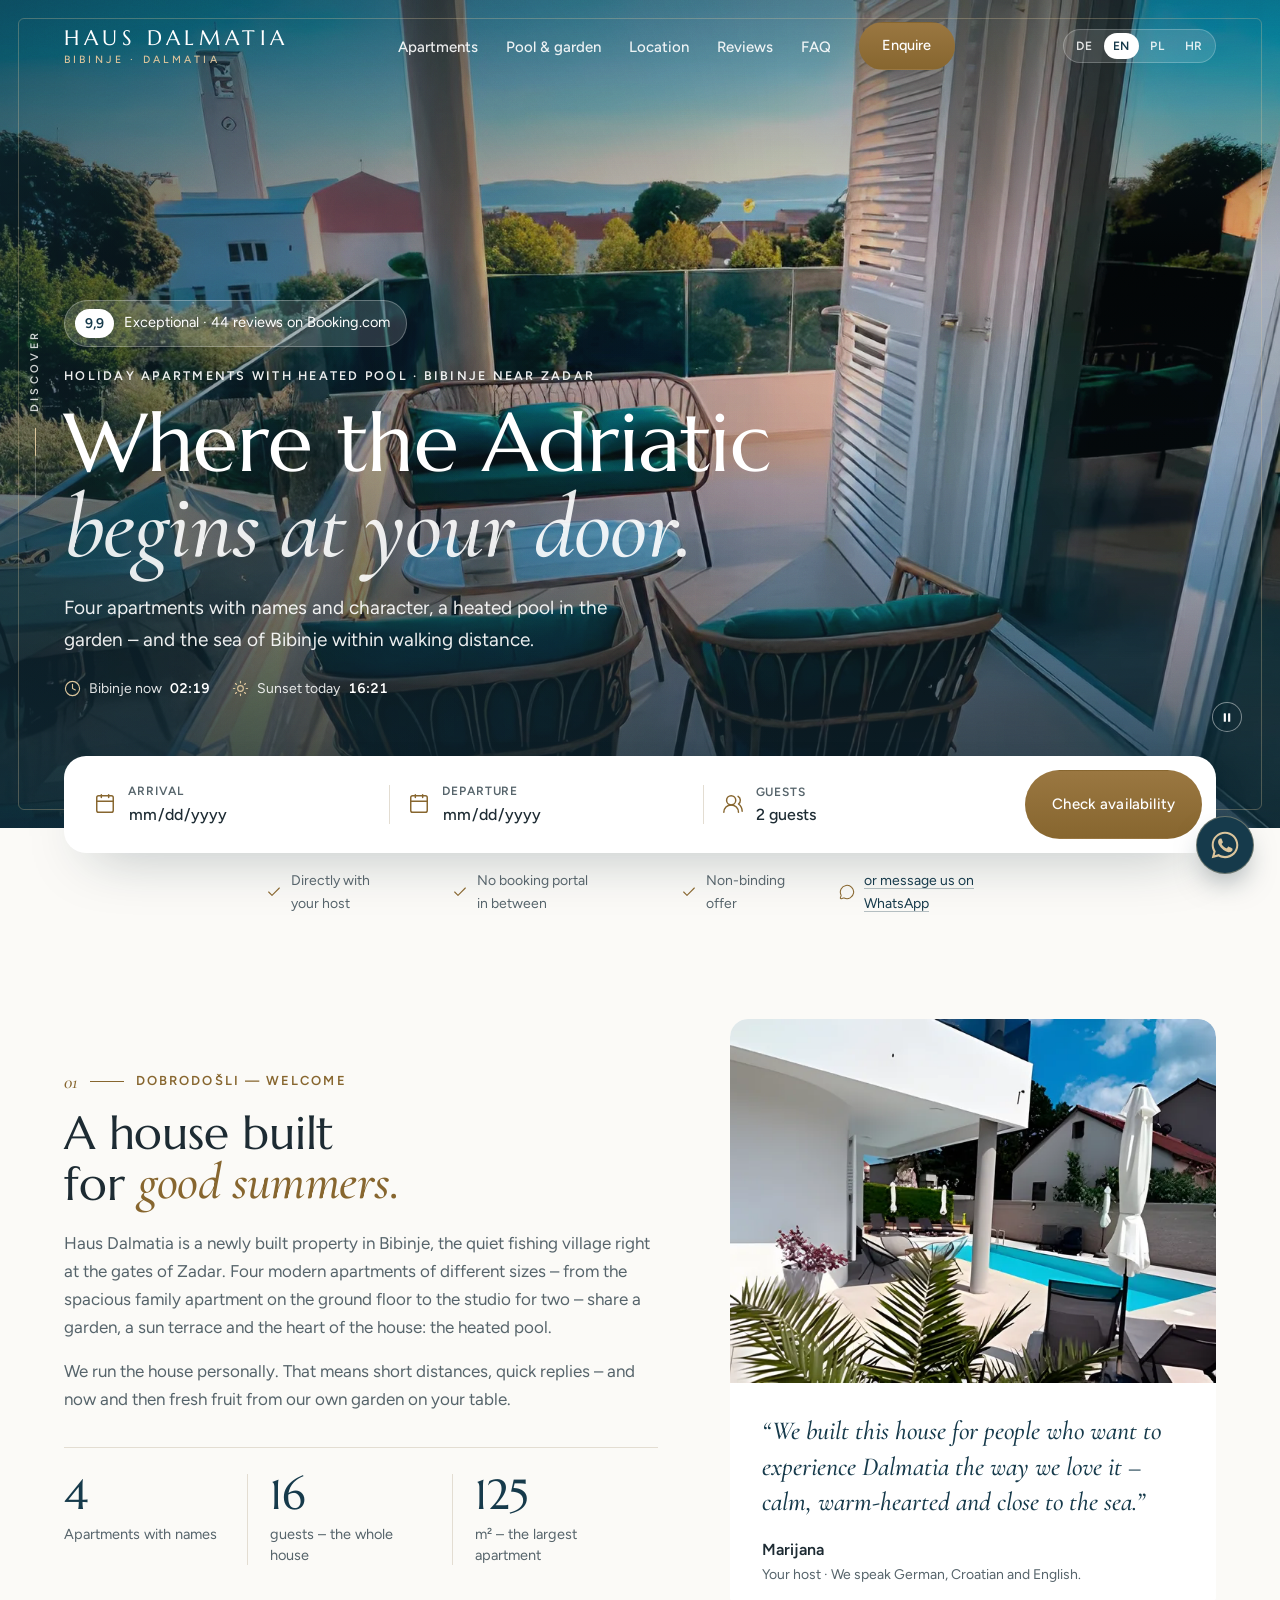
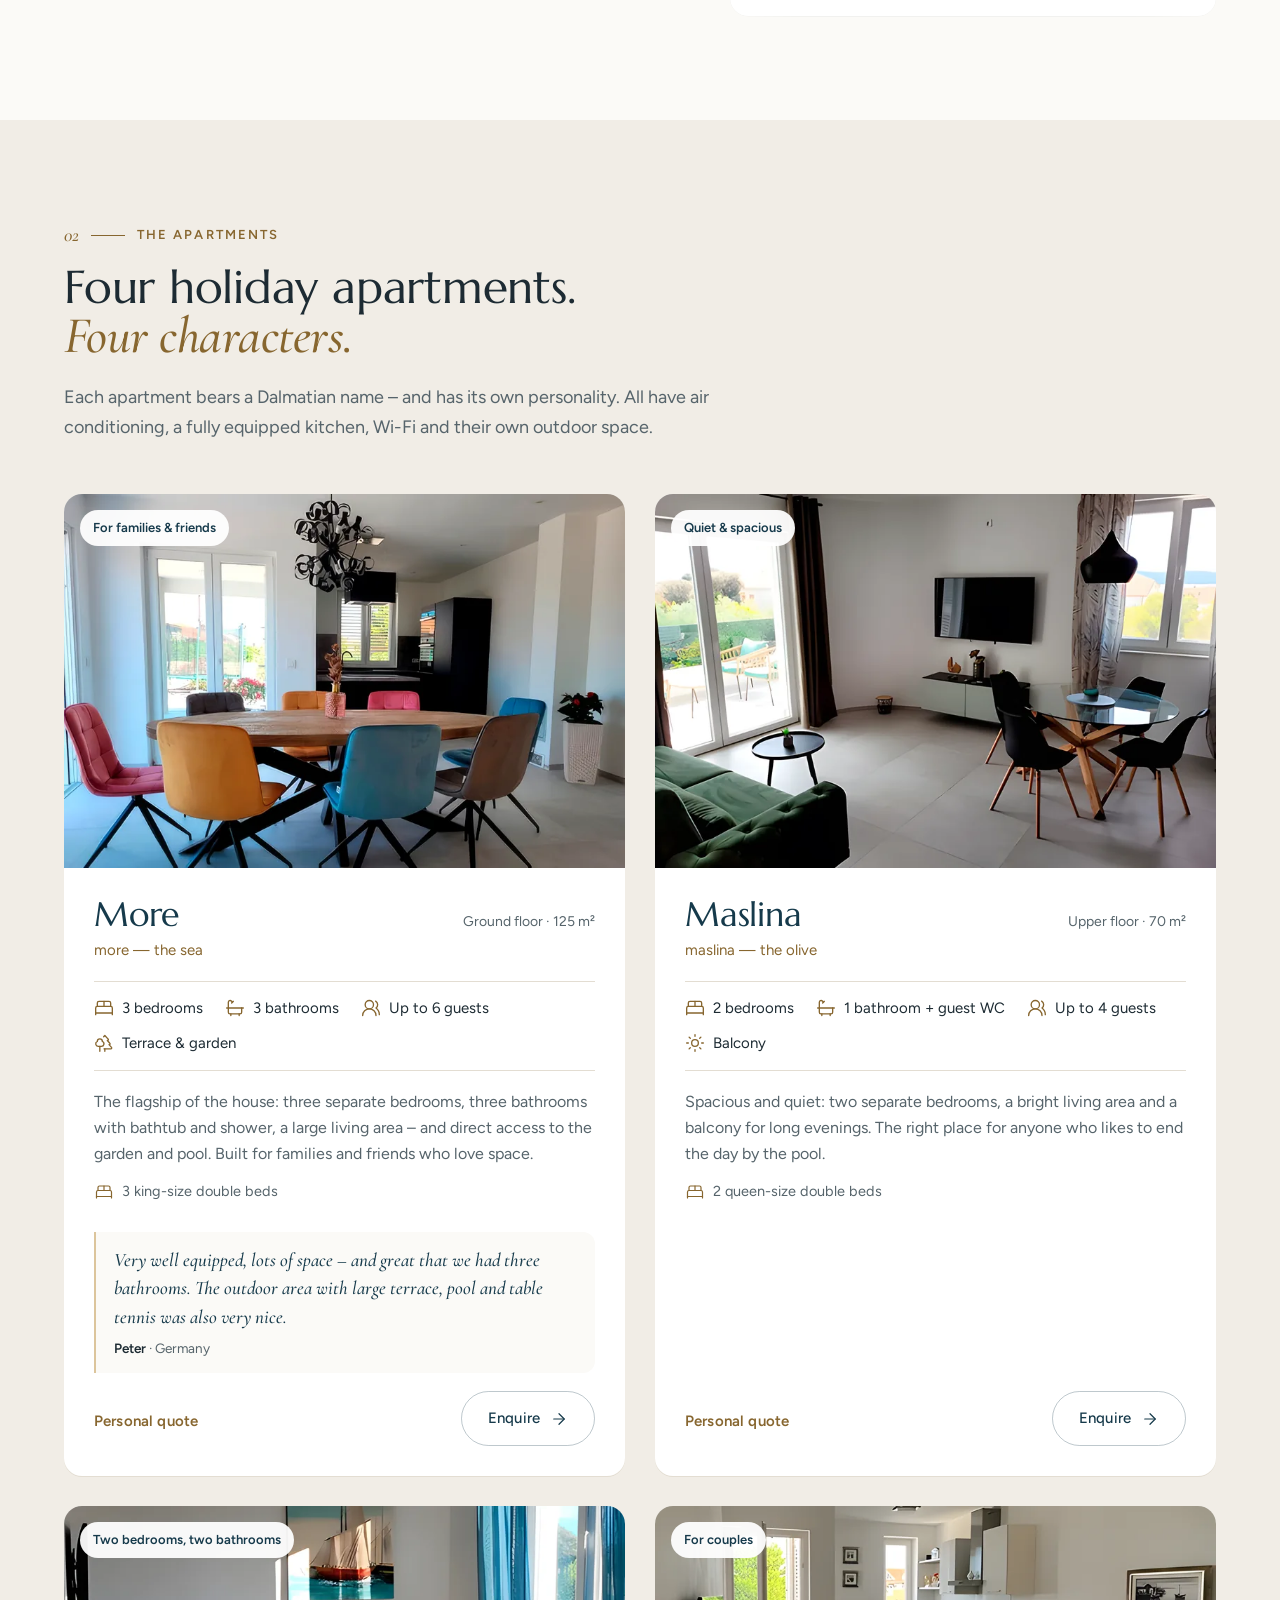
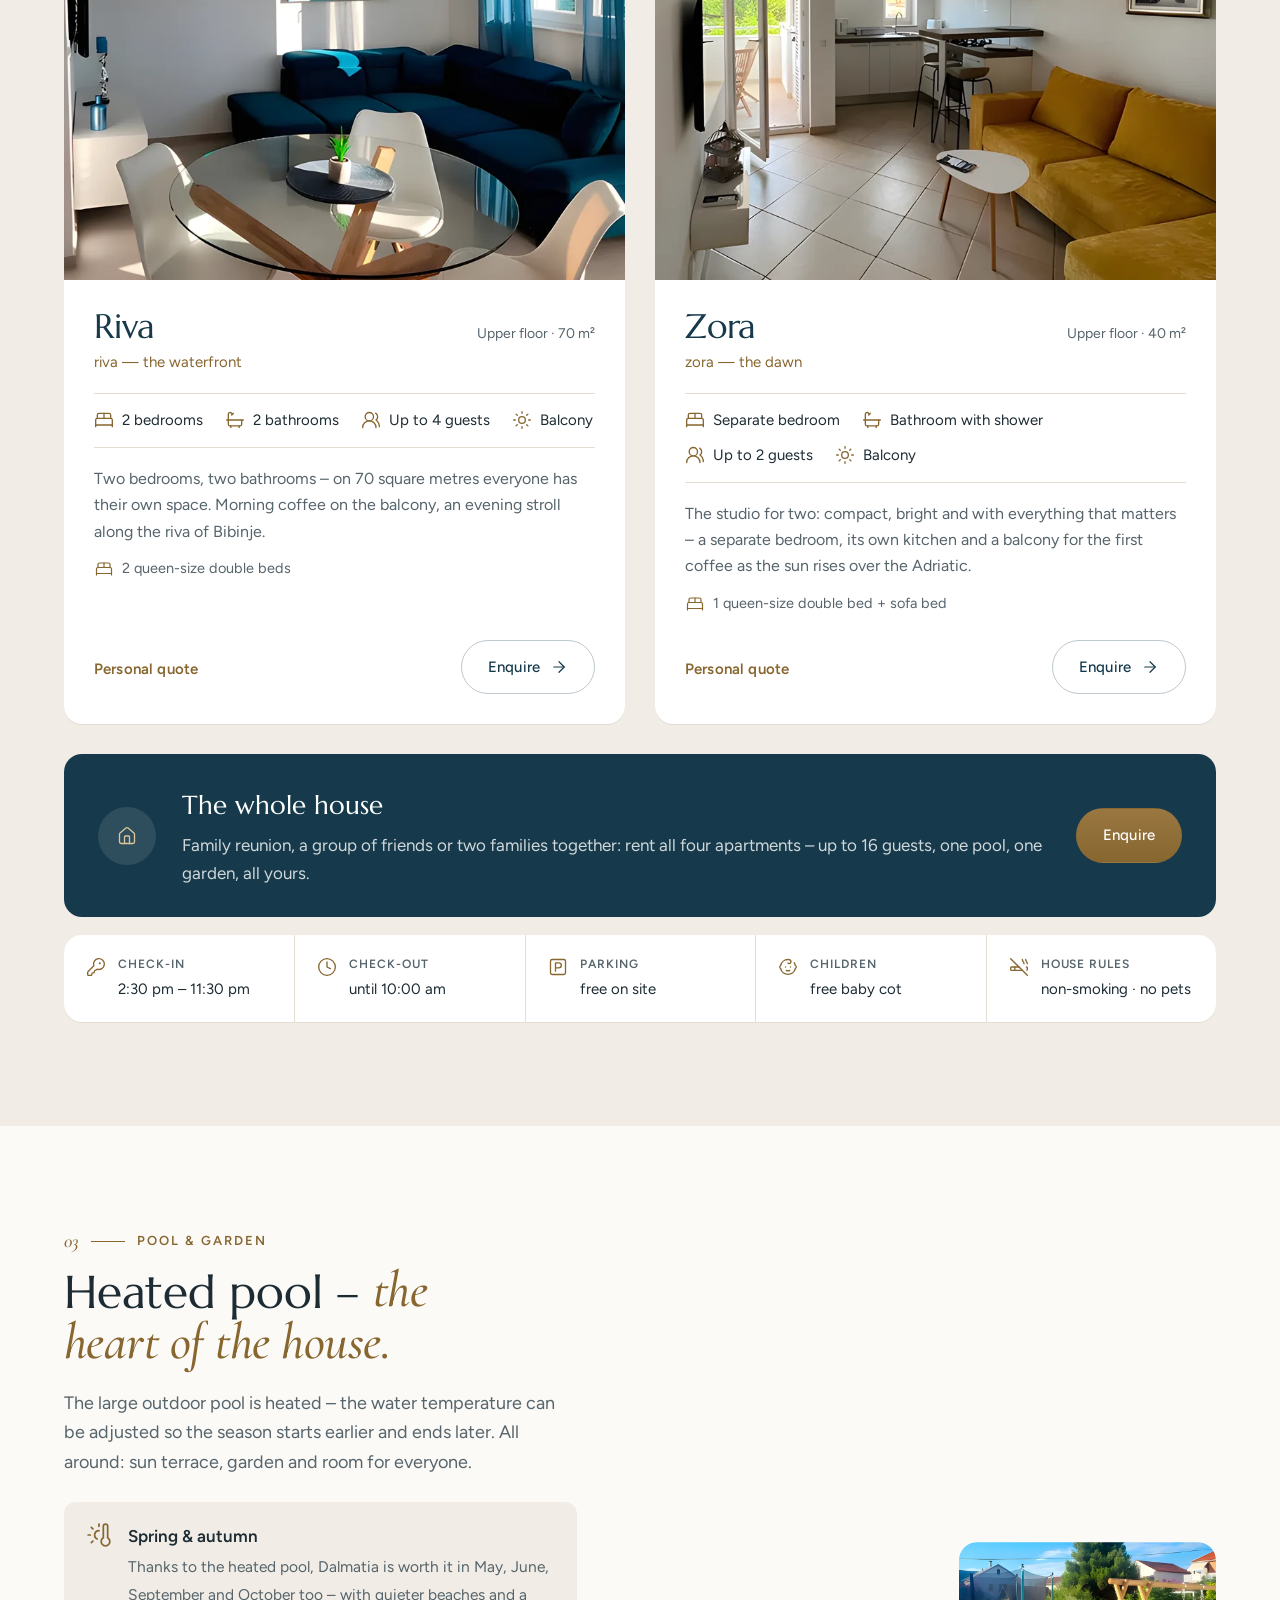
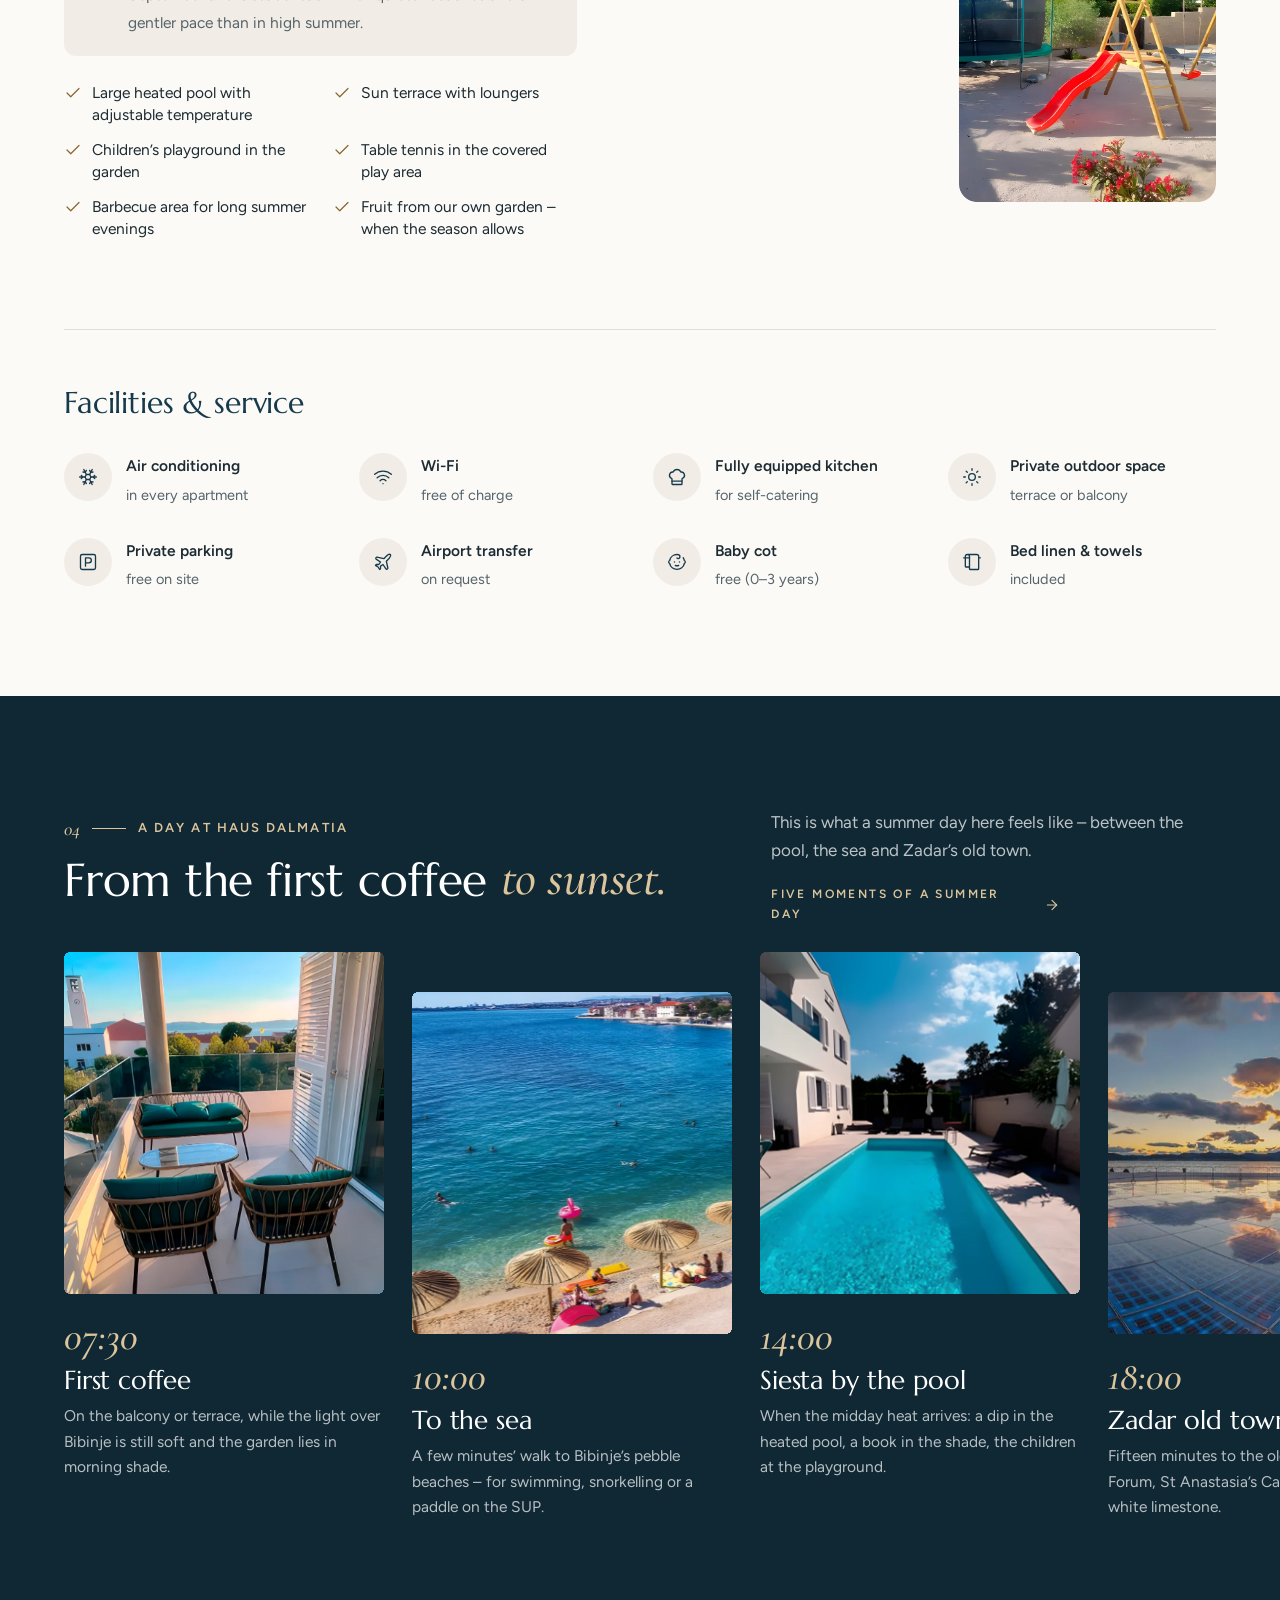
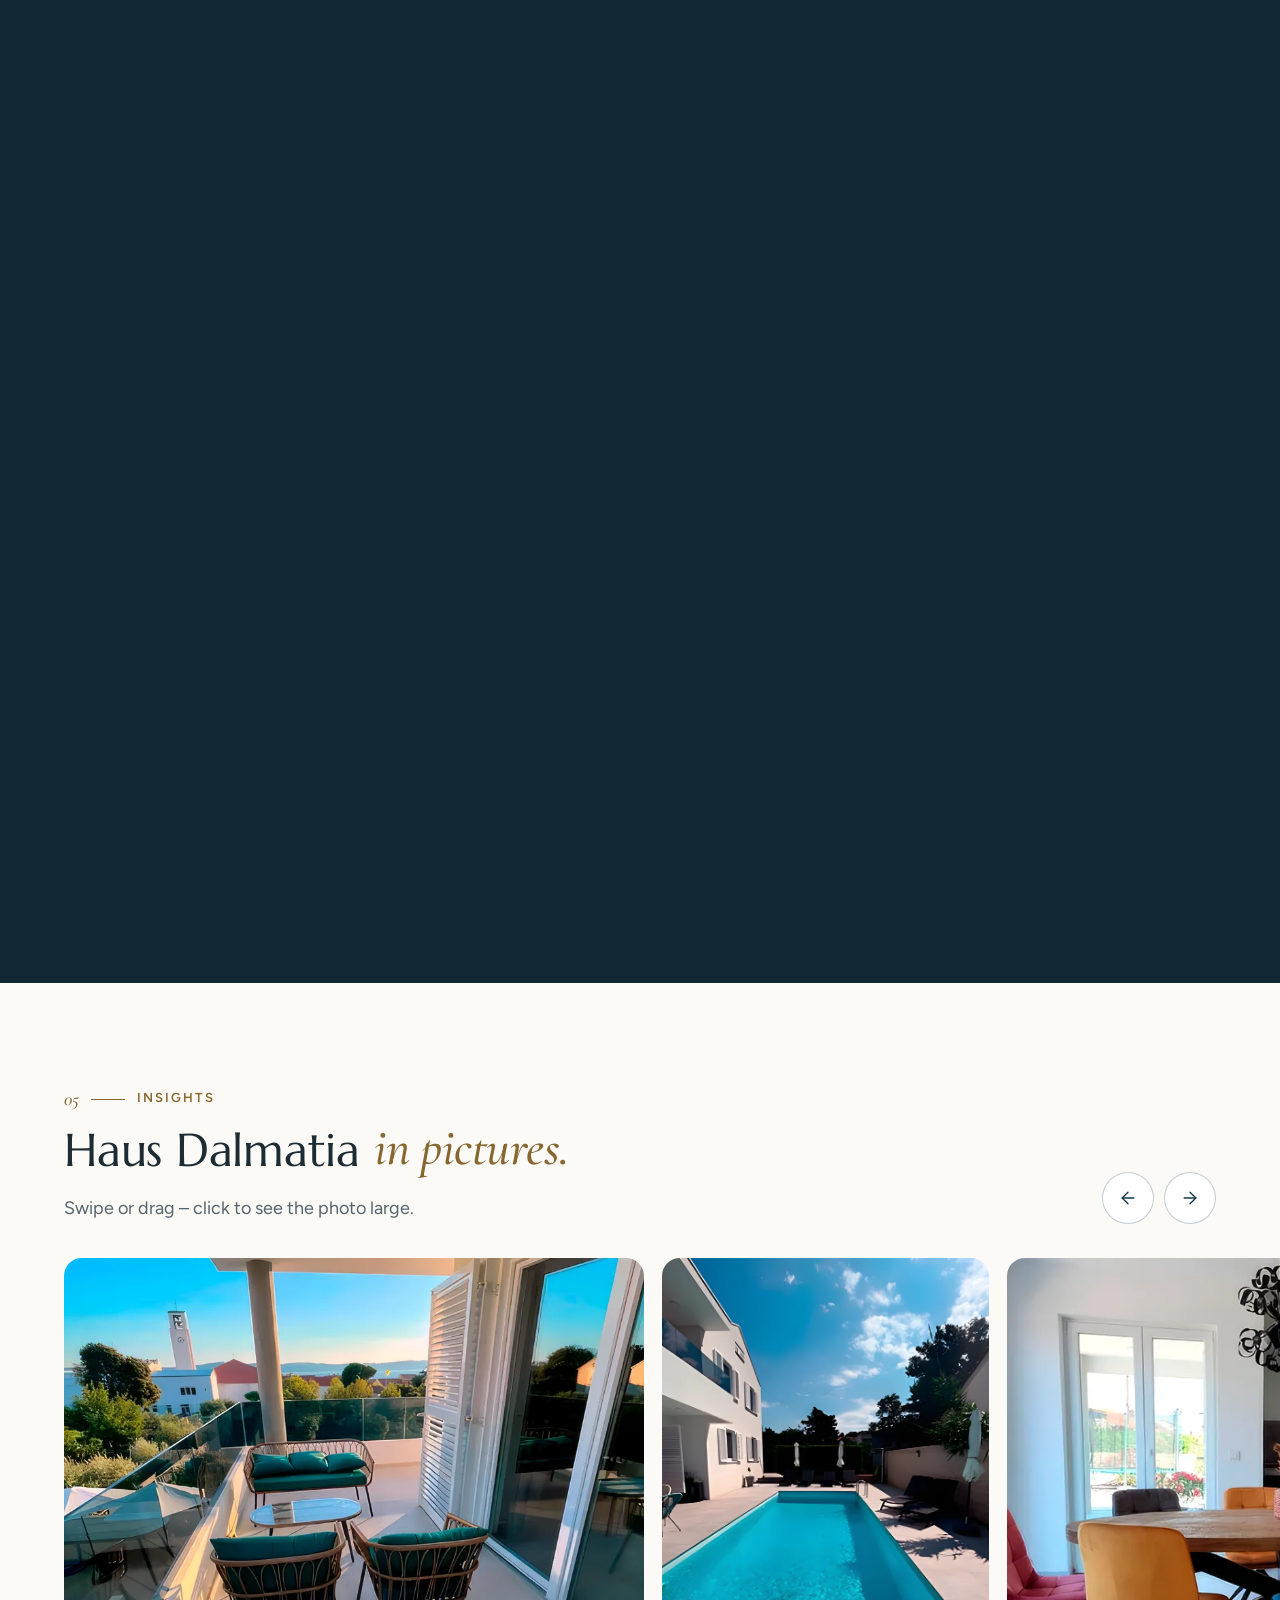
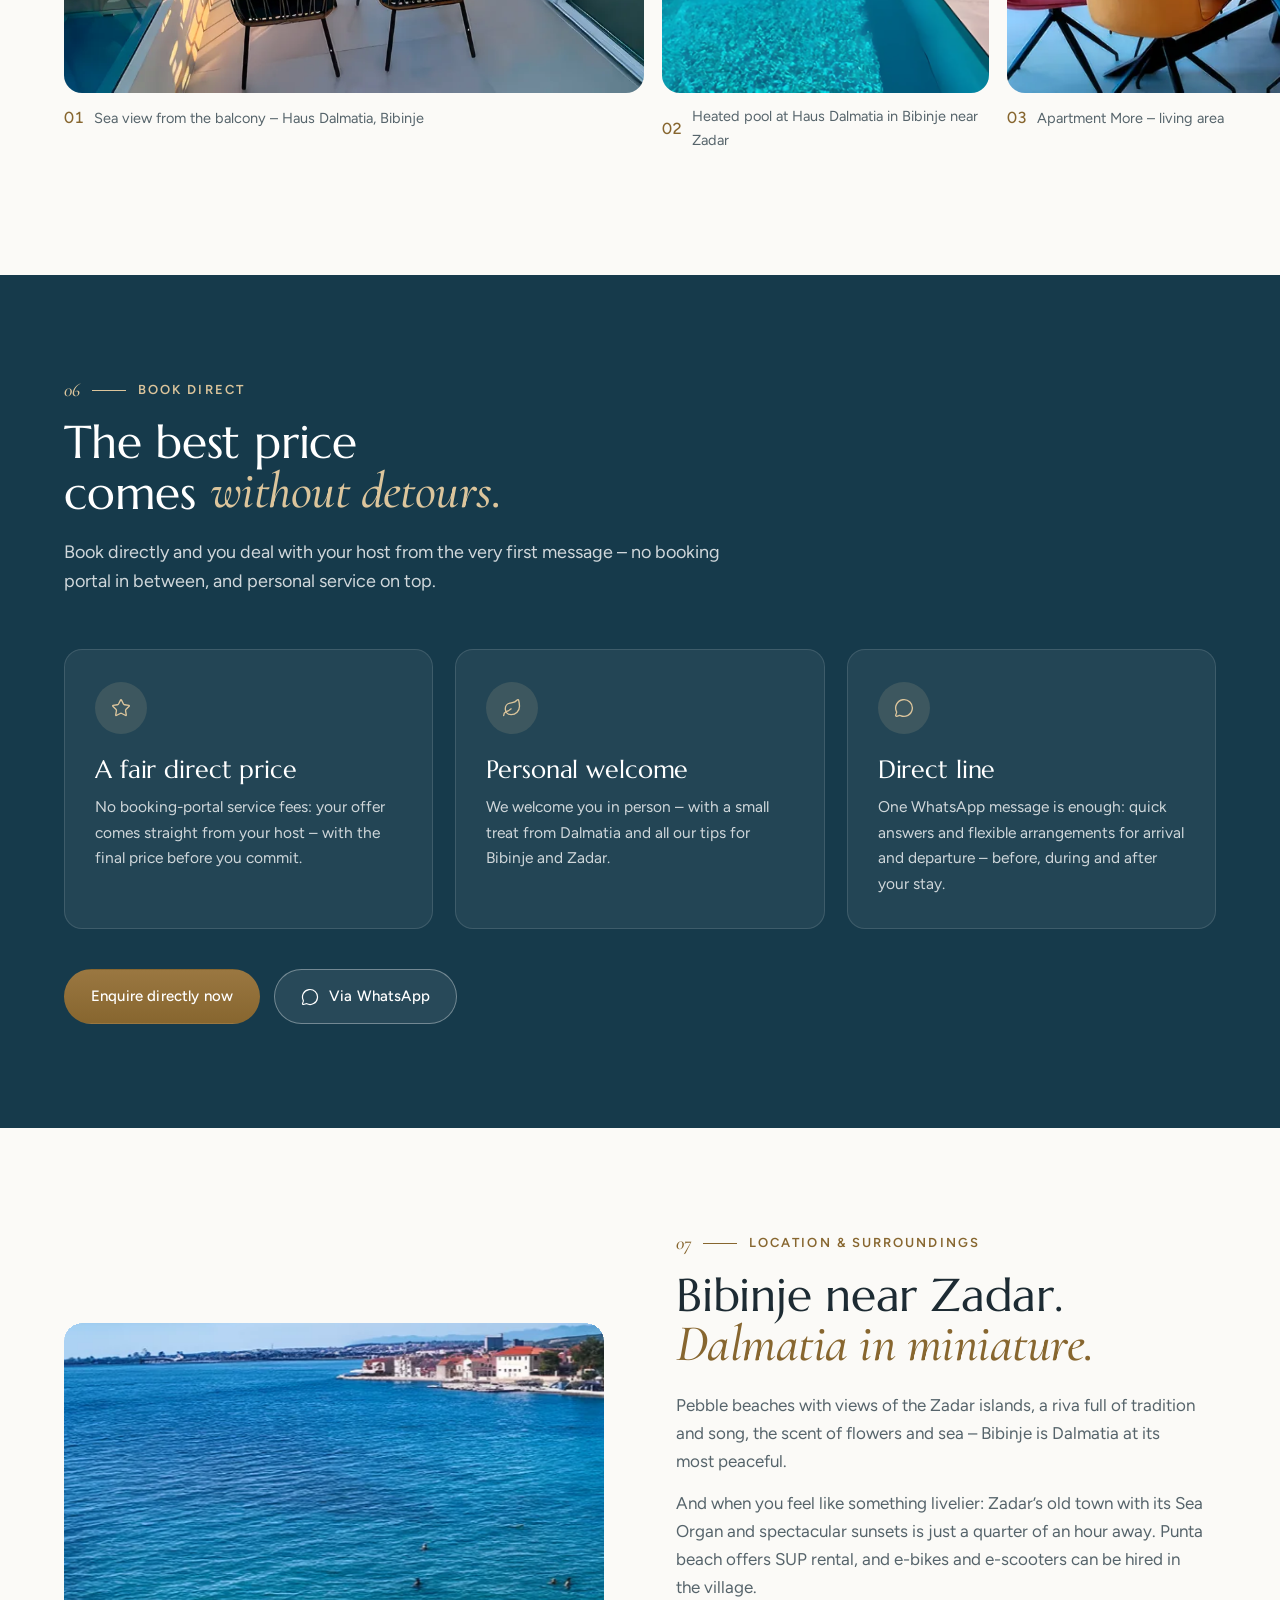
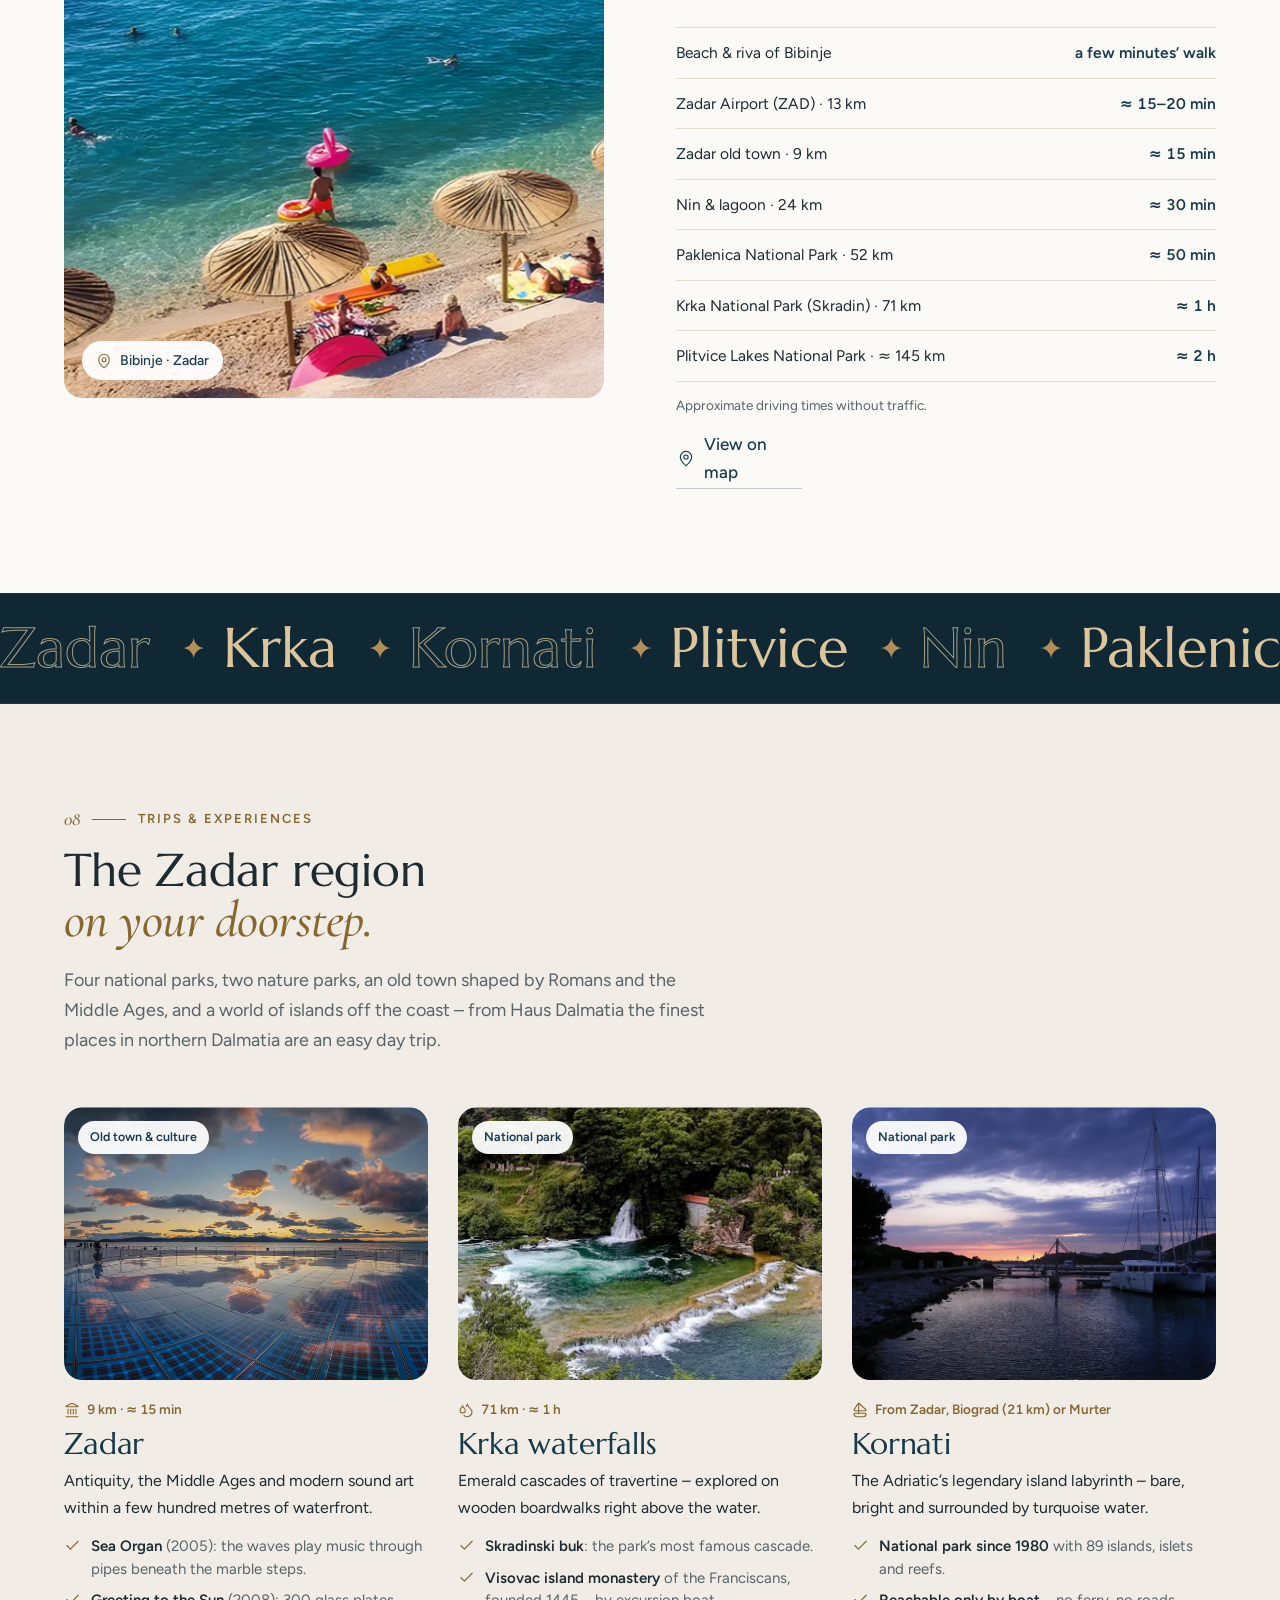
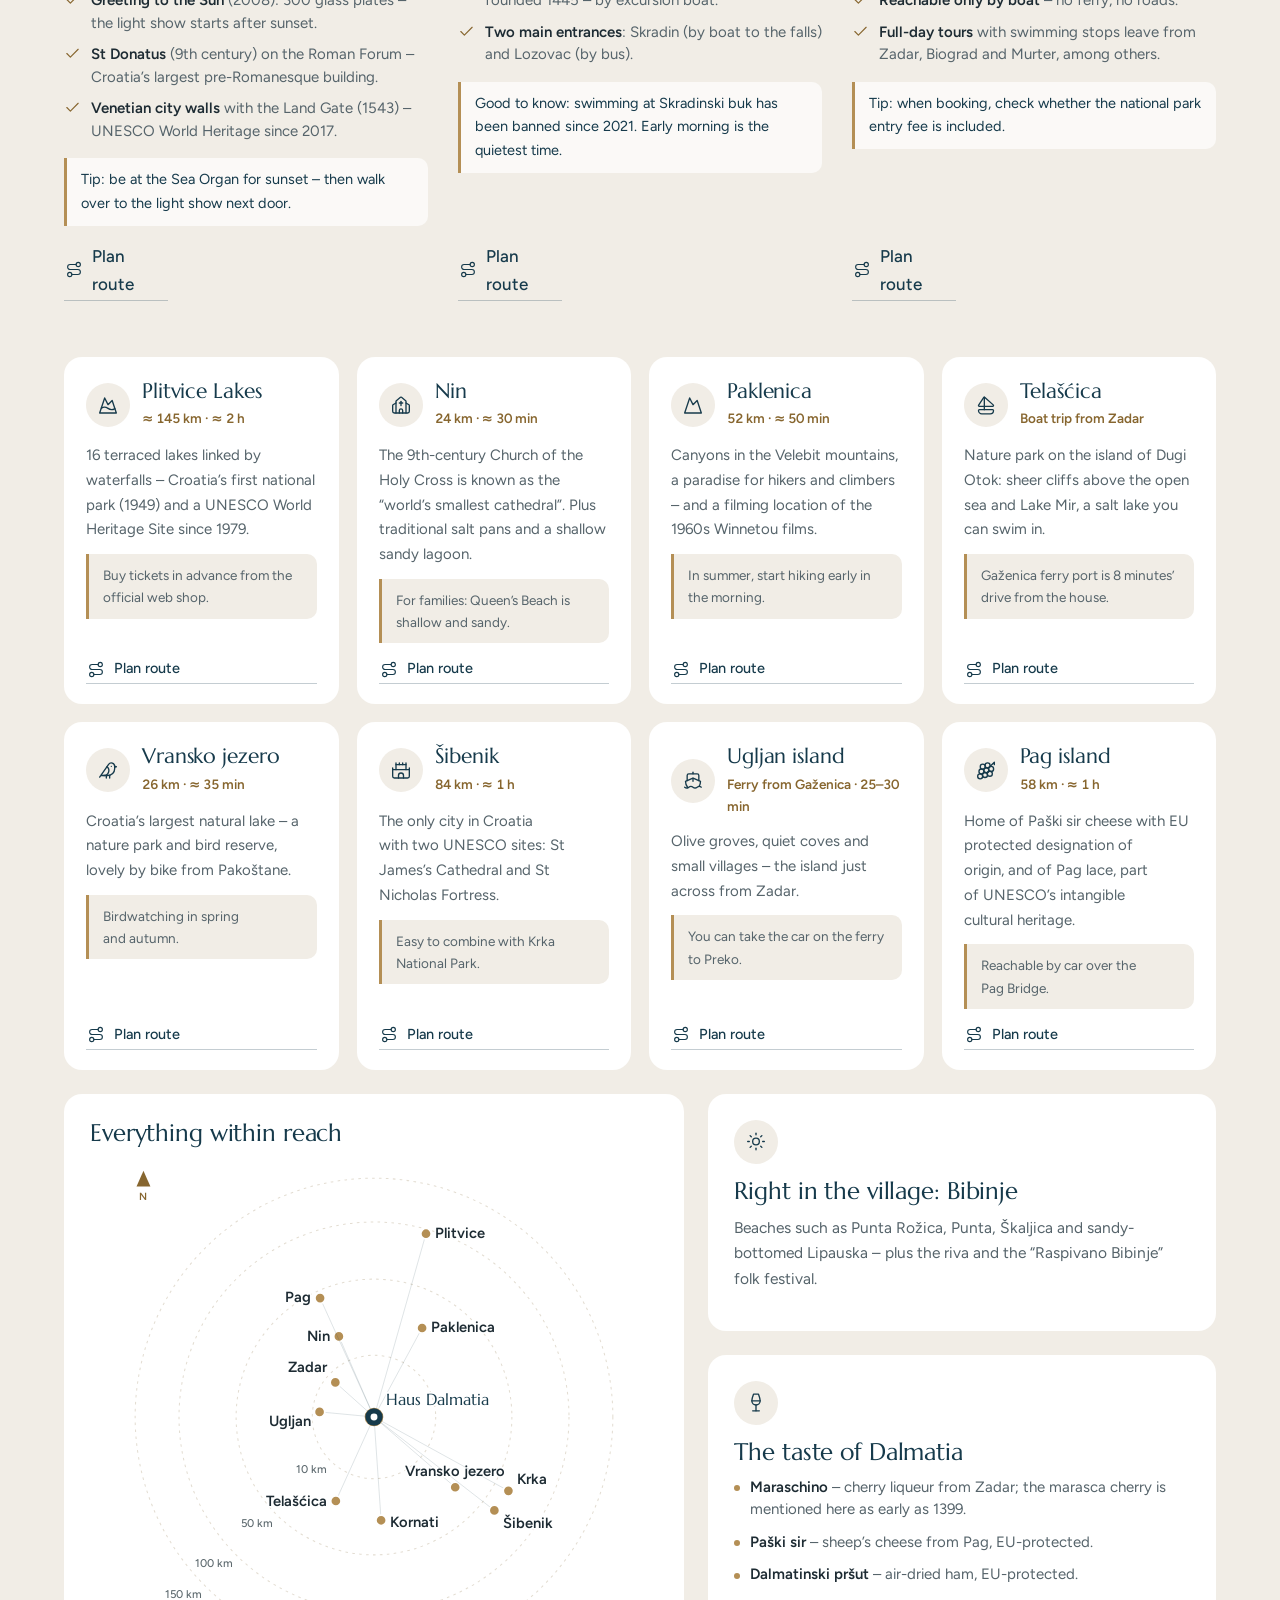
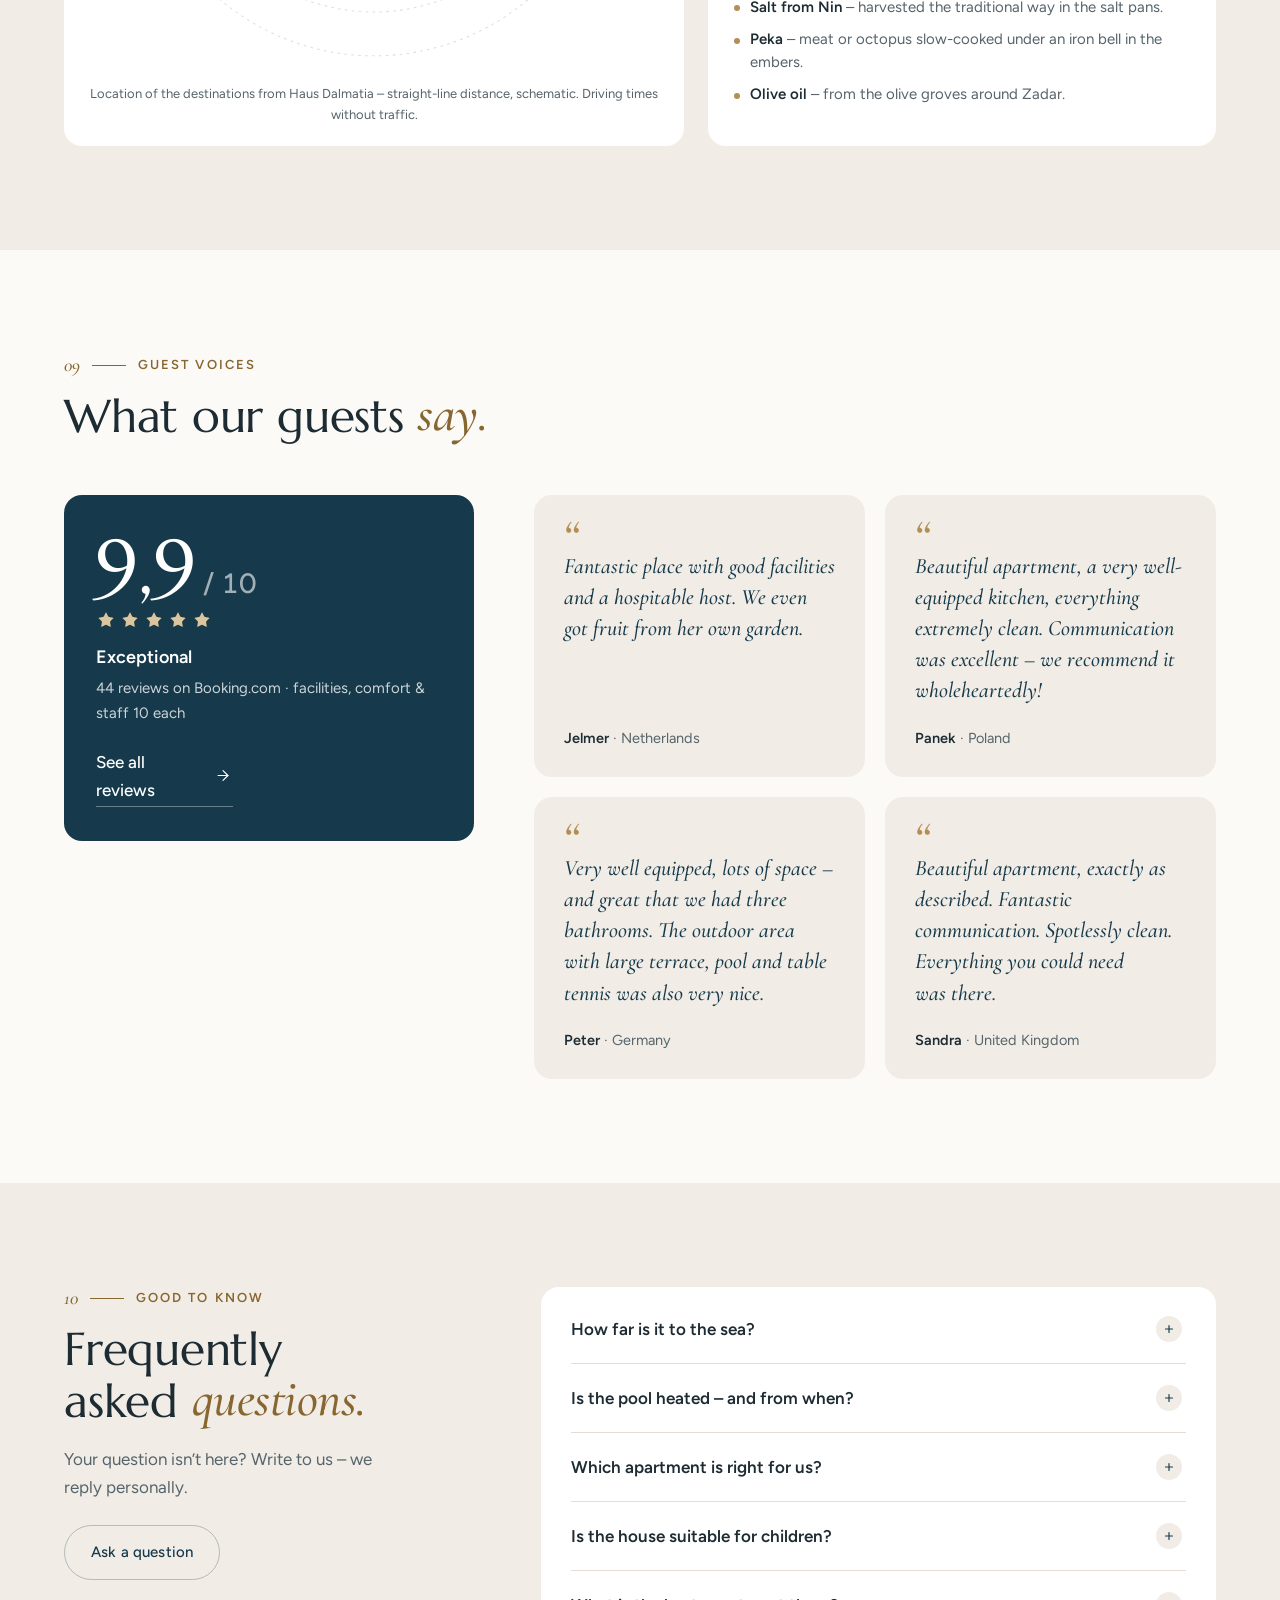
==== commit 9d1b0443: "Titelfilm: ruhige Kamerafahrten aus den aufgewerteten Fotos als Titelbild - 21 Sekunden, nahtlose Sc" ====
--- a/en/index.html
+++ b/en/index.html
@@ -136,8 +136,11 @@
 .hero-slides{position:absolute;inset:0}
 .hero-bg{position:absolute;inset:0;width:100%;height:100%;object-fit:cover;opacity:0;transition:opacity 1.6s ease}
 .hero-bg.is-on{opacity:1;animation:drift 9s ease-out both}
+.hero-video{position:absolute;inset:0;width:100%;height:100%;object-fit:cover;opacity:0;transition:opacity 1.8s ease;pointer-events:none}
+.hero-video.on{opacity:1}
 .hero-cap{position:absolute;z-index:3;right:max(24px,env(safe-area-inset-right,0px));bottom:96px;display:flex;align-items:center;gap:14px;color:rgba(255,255,255,.85);font-size:13.5px;font-weight:500}
 .hero-cap .dots{display:flex;gap:6px}
+.hero-cap .dots[hidden]{display:none}
 .hero-cap .dots i{width:7px;height:7px;border-radius:50%;background:rgba(255,255,255,.4);transition:background .4s,width .4s}
 .hero-cap .dots i.on{background:#fff;width:20px;border-radius:4px}
 .hero:after{content:'';position:absolute;inset:0;background:linear-gradient(180deg,rgba(15,40,52,.55) 0%,rgba(15,40,52,.12) 32%,rgba(15,40,52,.2) 55%,rgba(15,40,52,.78) 100%)}
@@ -1052,6 +1055,7 @@
 <img alt="Heated pool at Haus Dalmatia in Bibinje near Zadar" class="hero-bg" data-i18n-alt="alt.pool1" data-src="../bilder/web/hero-pool-1600.webp" data-srcset="../bilder/web/hero-pool-960.webp 960w, ../bilder/web/hero-pool-1600.webp 1600w" height="1067" width="1600"/>
 <img alt="Pool in the evening" class="hero-bg" data-i18n-alt="alt.pool2" data-src="../bilder/web/hero-abend-1600.webp" data-srcset="../bilder/web/hero-abend-960.webp 960w, ../bilder/web/hero-abend-1600.webp 1600w" height="1067" width="1600"/>
 <img alt="Pebble beach in Bibinje" class="hero-bg" data-i18n-alt="alt.plaza" data-src="../bilder/web/hero-strand-1600.webp" data-srcset="../bilder/web/hero-strand-960.webp 960w, ../bilder/web/hero-strand-1600.webp 1600w" height="1067" width="1600"/>
+<video class="hero-video" data-src="../bilder/film/titelfilm-quer.mp4" data-src-m="../bilder/film/titelfilm-hoch.mp4" loop="" muted="" playsinline="" preload="none" tabindex="-1"></video>
 </div>
 <span aria-hidden="true" class="hero-frame"></span>
 <a aria-hidden="true" class="scroll-cue" href="#main" tabindex="-1"><span data-i18n="hero.scroll">Discover</span><i></i></a>
@@ -2418,13 +2422,14 @@
 (function(){
   var slides = Array.prototype.slice.call(document.querySelectorAll('.hero-bg'));
   var dots = document.querySelectorAll('#heroDots i'), cap = $('heroCap'), i = 0, timer;
-  var pb = $('heroPause'), paused = false;
+  var pb = $('heroPause'), paused = false, vid = document.querySelector('.hero-video'), film = false;
   if (slides.length < 2 || matchMedia('(prefers-reduced-motion: reduce)').matches){ $('heroDots').hidden = true; return; }
   pb.hidden = false; pb.setAttribute('aria-label', T[curLang].pause);
   pb.addEventListener('click', function(){
     paused = !paused;
     pb.setAttribute('aria-label', paused ? T[curLang].play : T[curLang].pause);
     pb.querySelector('use').setAttribute('href', paused ? '#i-play' : '#i-pause');
+    if (film){ if (paused) vid.pause(); else vid.play().catch(function(){}); }
   });
   function show(n){
     slides[i].classList.remove('is-on'); dots[i].classList.remove('on');
@@ -2432,9 +2437,32 @@
     cap.textContent = slides[i].alt;
   }
   function next(){ var n = (i + 1) % slides.length; if (slides[n].complete && slides[n].naturalWidth) show(n); }
-  addEventListener('load', function(){
+  // Ersatz, falls der Film nicht läuft: Fotos überblenden
+  function startSlides(){
+    if (timer || film) return;
     slides.forEach(function(s){ if (s.dataset.src){ s.sizes = '100vw'; if (s.dataset.srcset) s.srcset = s.dataset.srcset; s.src = s.dataset.src; } });
     timer = setInterval(function(){ if (!document.hidden && !paused) next(); }, 6500);
+  }
+  // Titelfilm erst nach dem Laden der Seite holen; nicht bei Datensparmodus oder sehr langsamer Verbindung
+  addEventListener('load', function(){
+    var c = navigator.connection || {};
+    // MP4 (H.264) für Safari, Chrome, Edge; WebM (VP9) für Browser ohne H.264
+    var fmt = !vid ? '' : vid.canPlayType('video/mp4; codecs="avc1.640028"') ? 'mp4' : vid.canPlayType('video/webm; codecs="vp9"') ? 'webm' : '';
+    var ok = fmt && !c.saveData && !/2g/.test(c.effectiveType || '');
+    if (!ok){ startSlides(); return; }
+    vid.muted = true;
+    vid.addEventListener('playing', function(){
+      if (film) return; film = true;
+      clearInterval(timer); vid.classList.add('on'); $('heroDots').hidden = true; cap.textContent = '';
+    });
+    vid.addEventListener('error', startSlides);
+    vid.src = (matchMedia('(max-aspect-ratio: 4/5)').matches ? vid.dataset.srcM : vid.dataset.src).replace(/mp4$/, fmt);
+    var pr = vid.play(); if (pr && pr.catch) pr.catch(startSlides);
+    // Außerhalb des Bildschirms anhalten (spart Akku)
+    if ('IntersectionObserver' in window) new IntersectionObserver(function(es){
+      if (!film || paused) return;
+      if (es[0].isIntersecting) vid.play().catch(function(){}); else vid.pause();
+    }).observe(vid);
   });
 })();
 /* =====================================================================
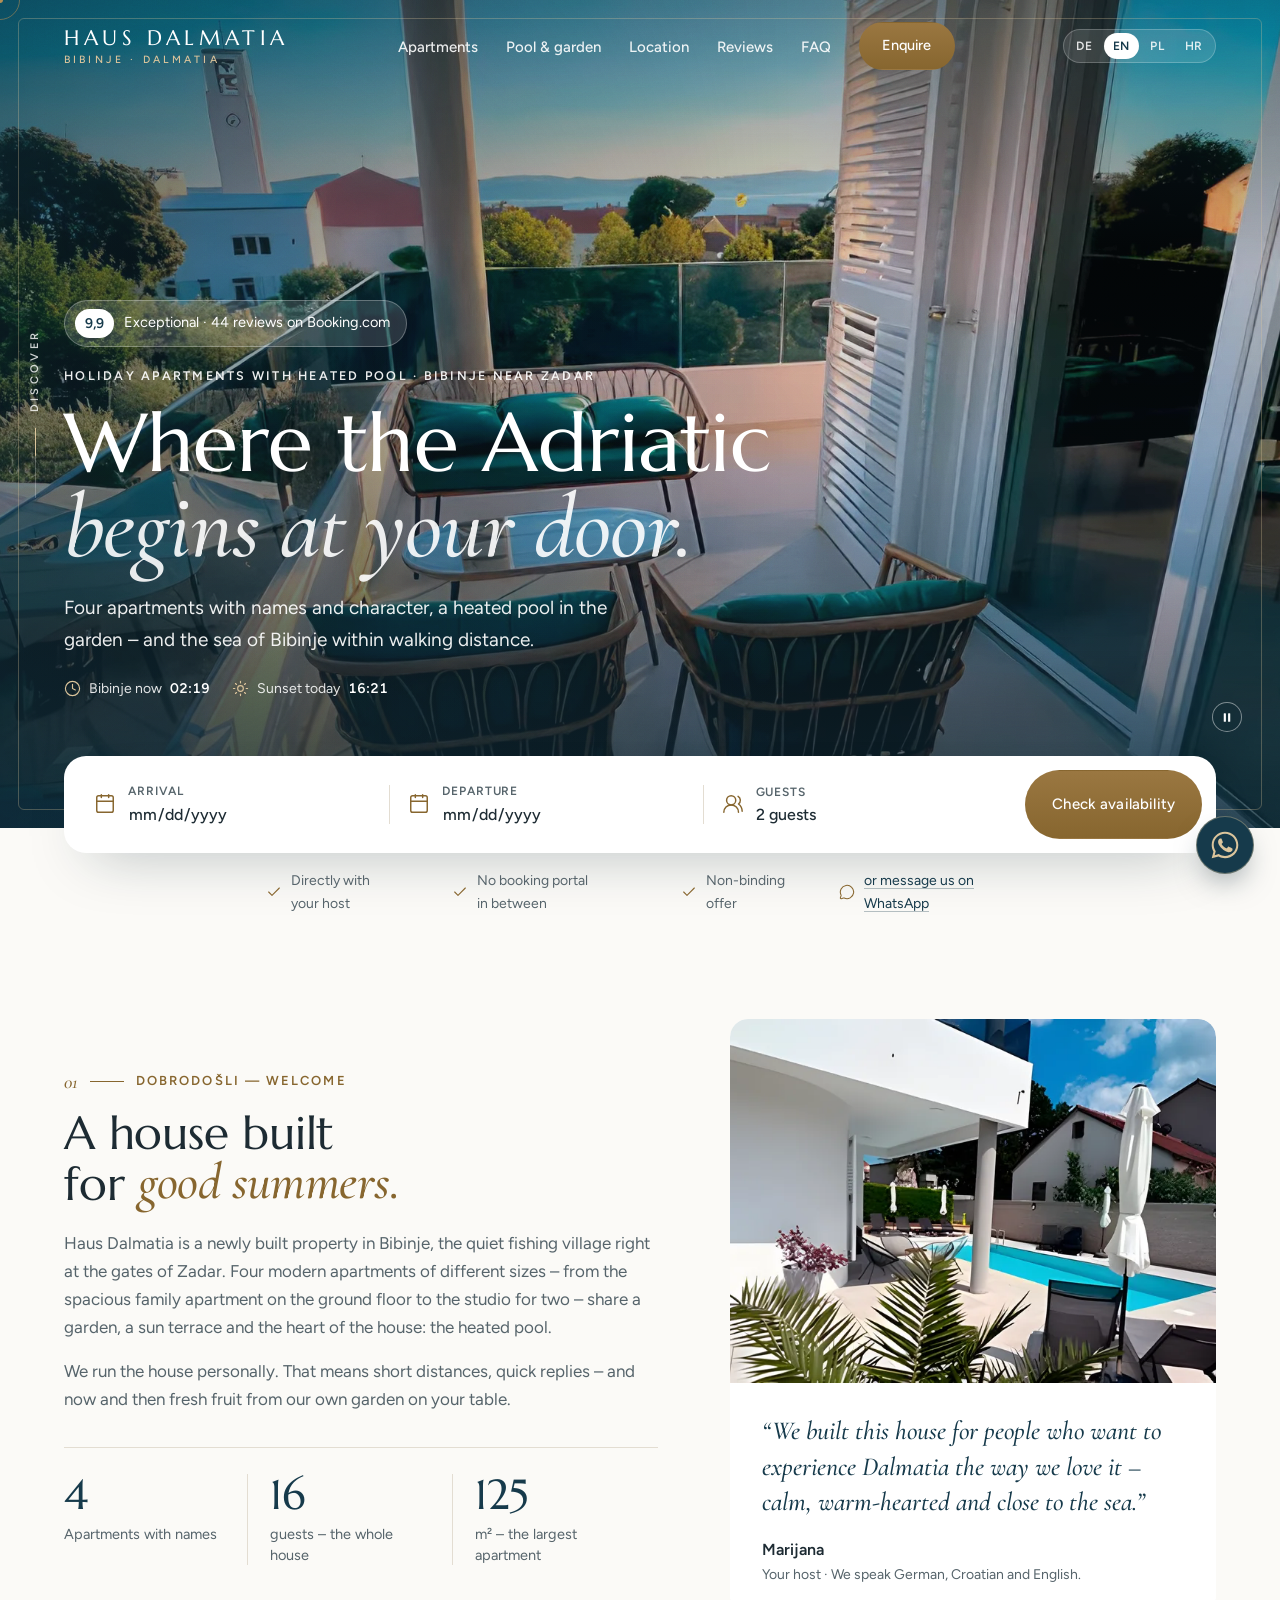
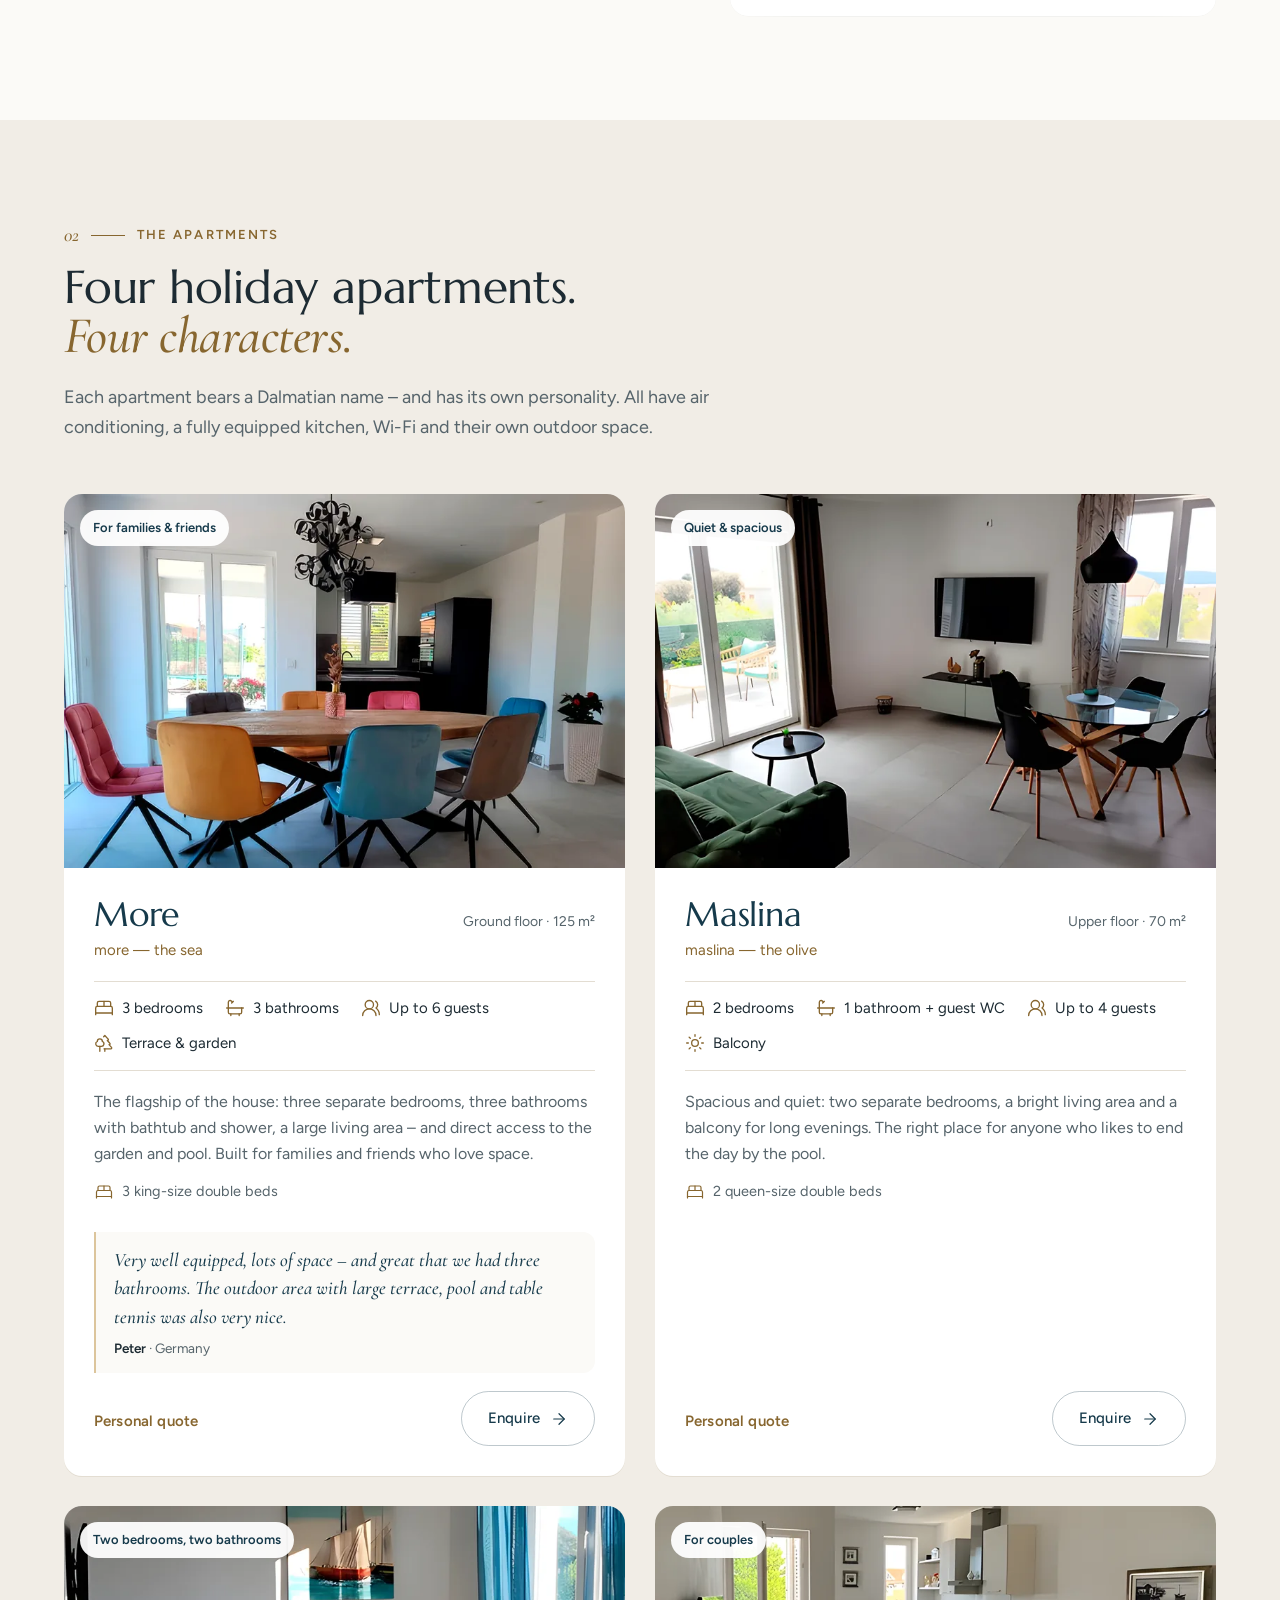
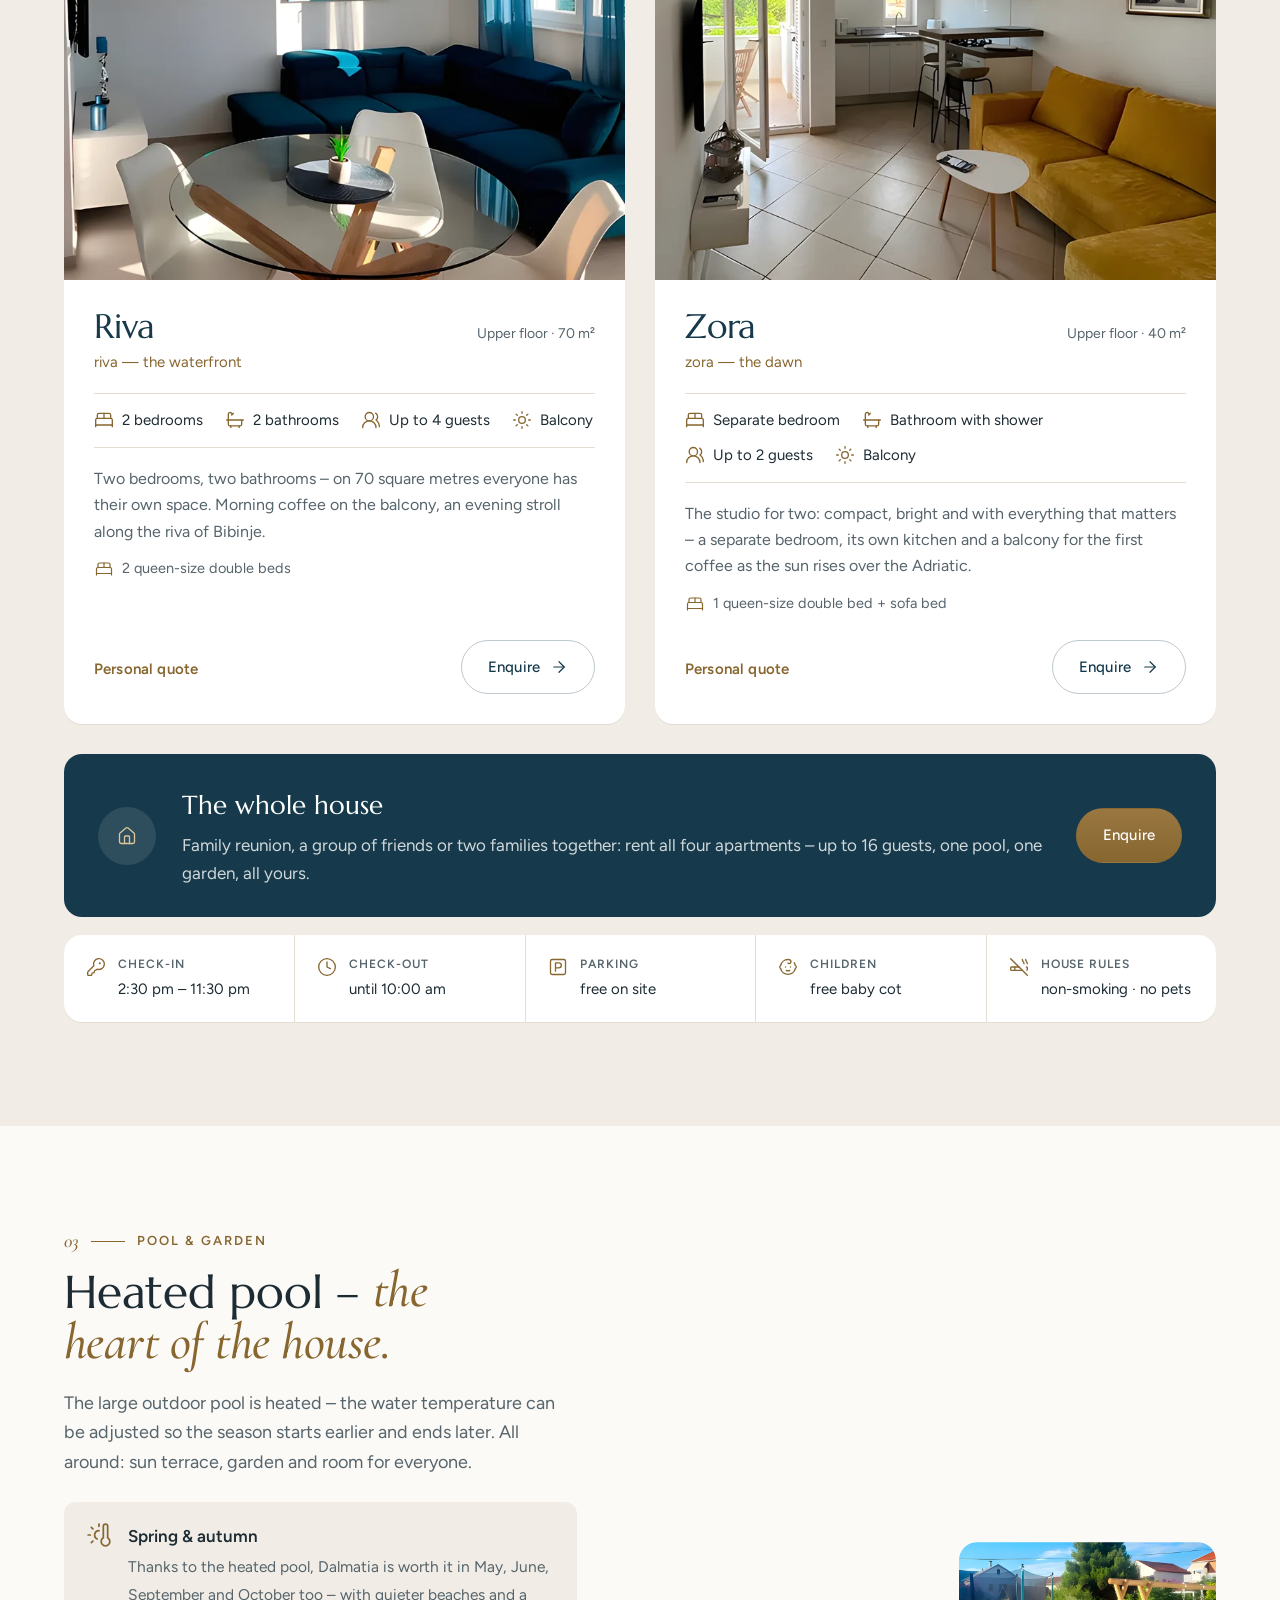
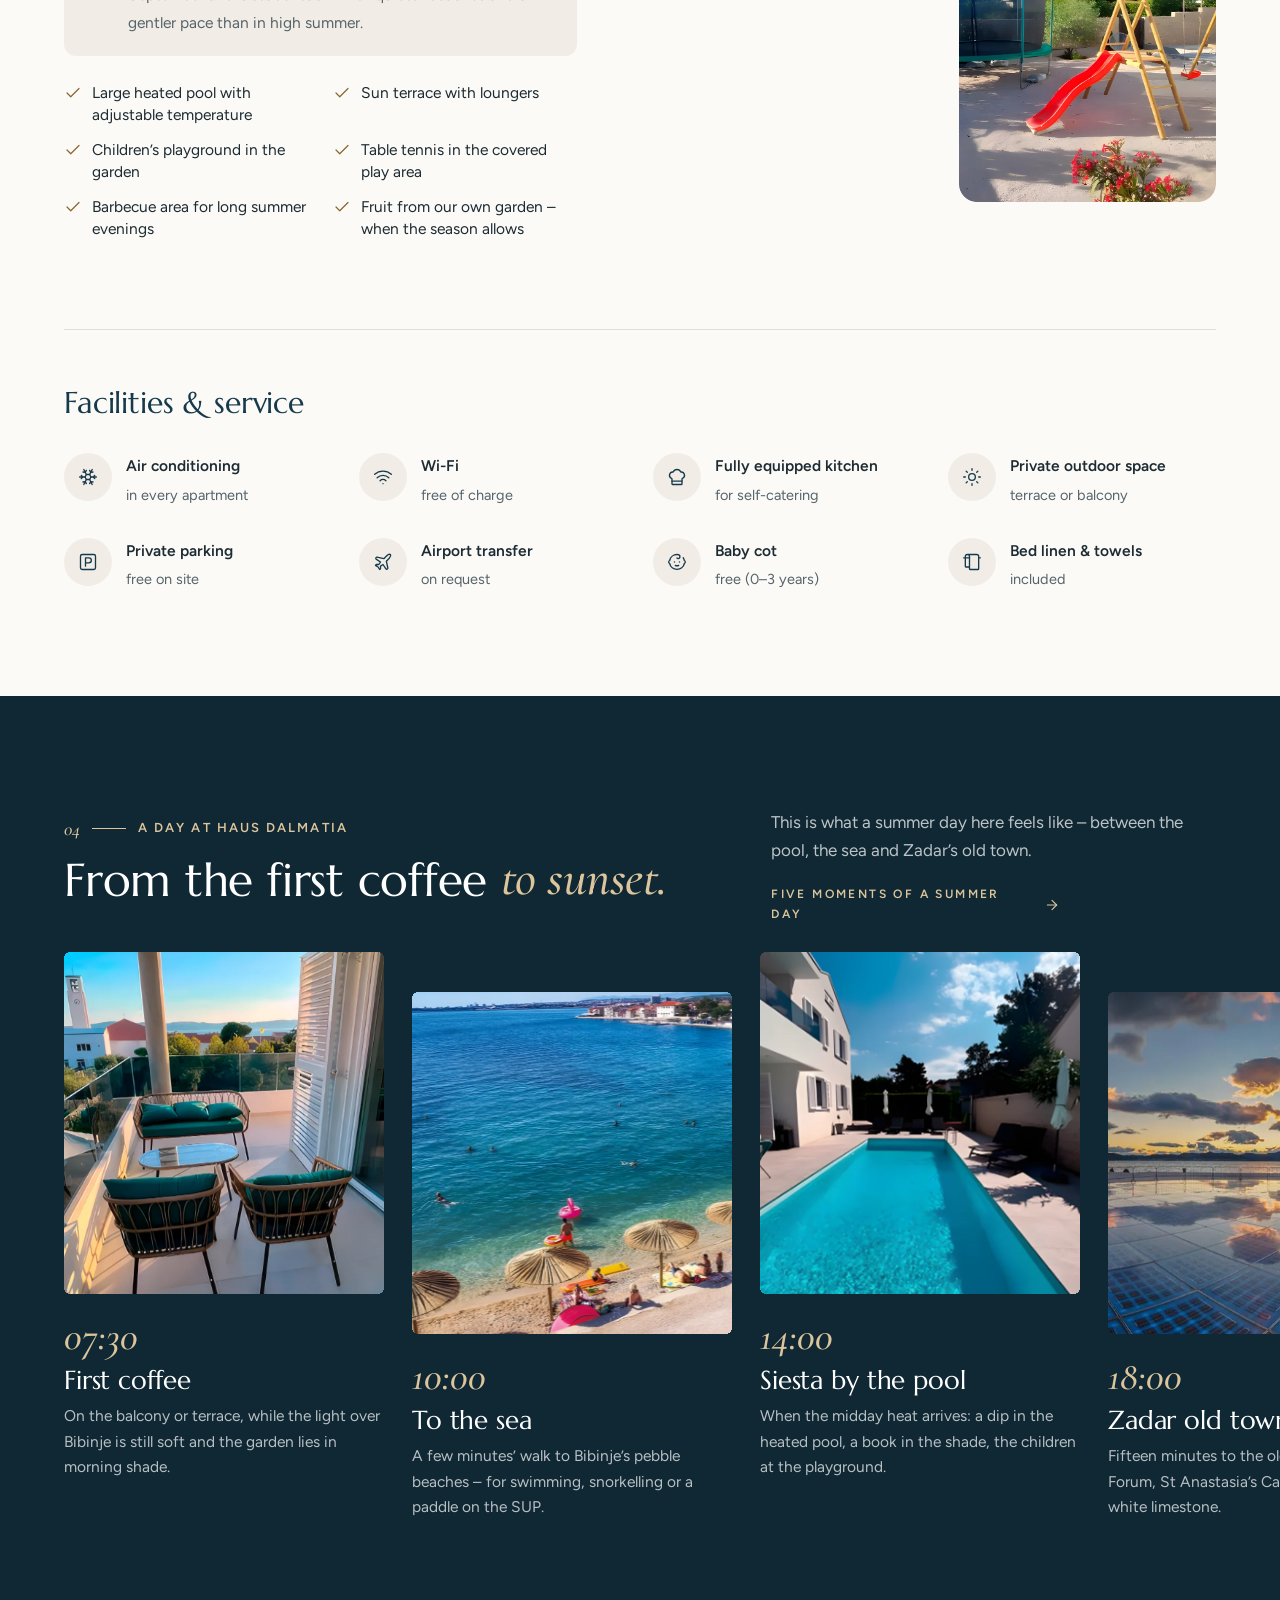
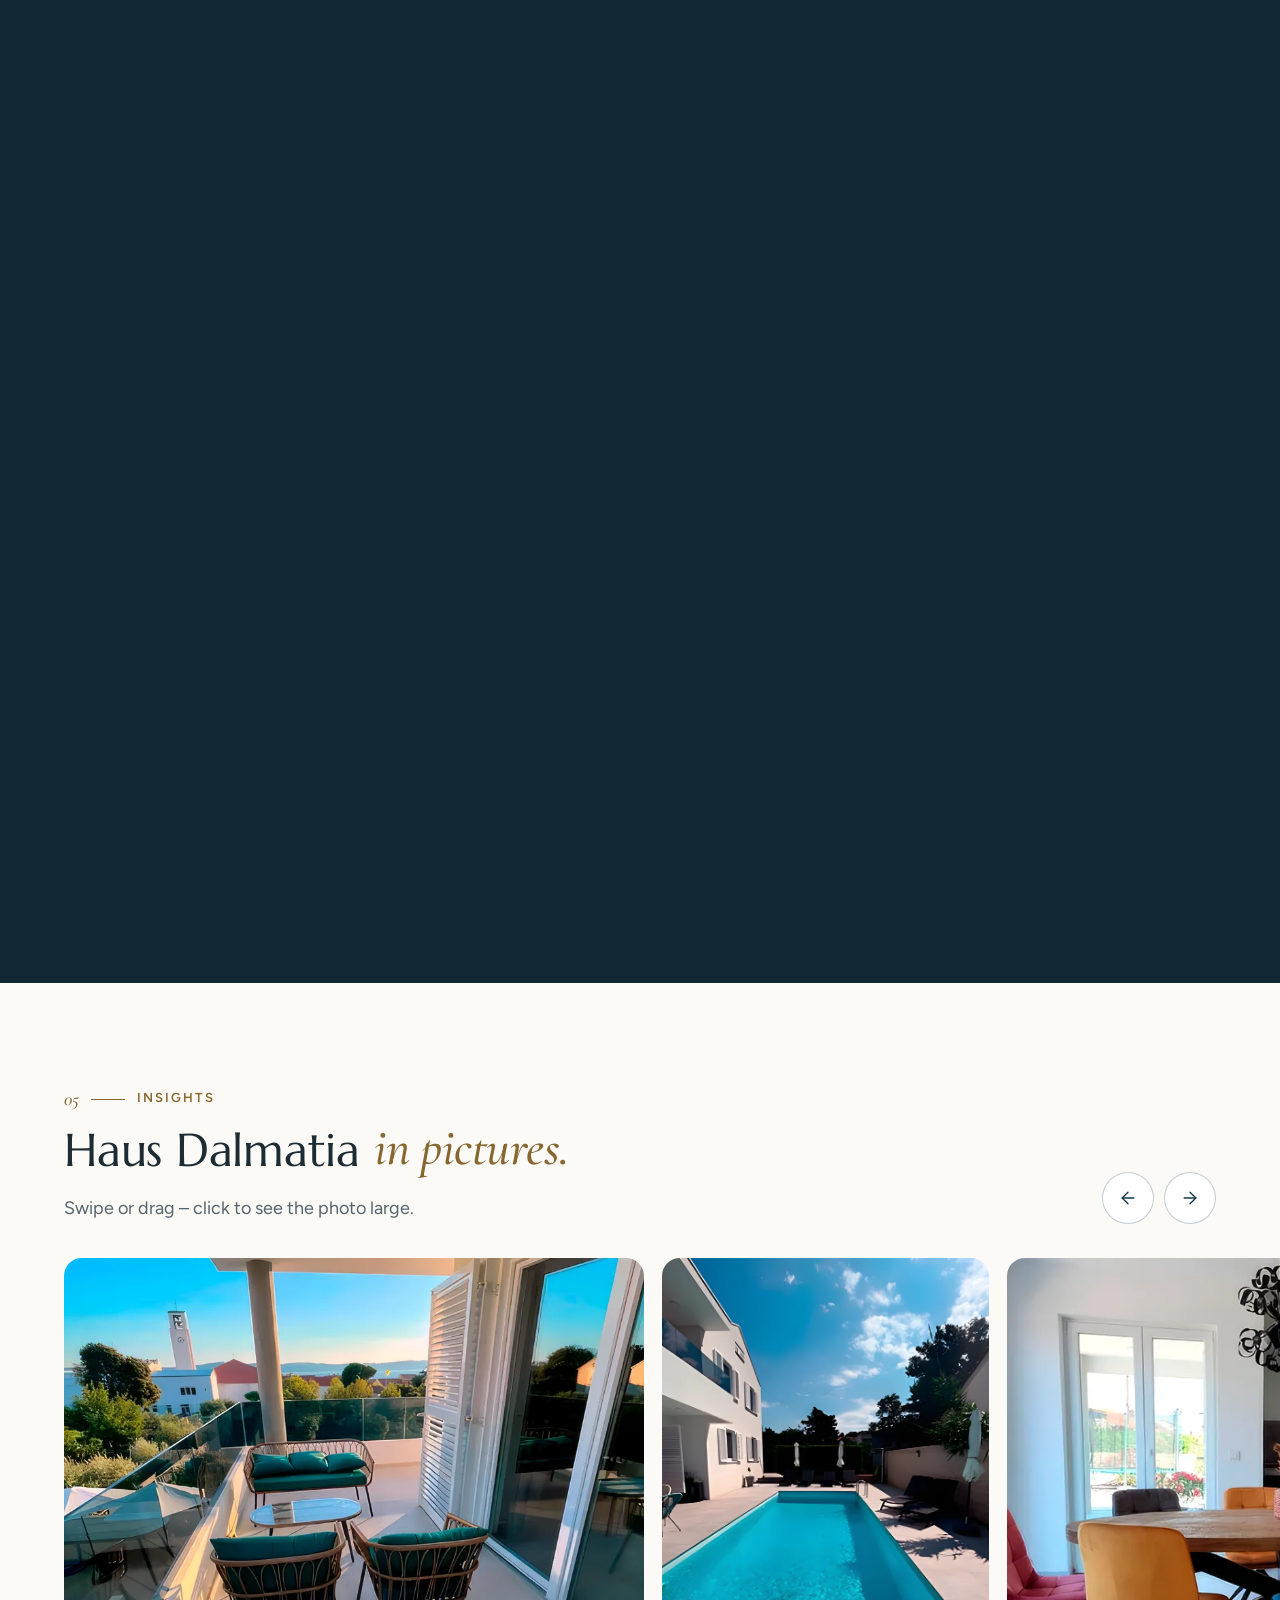
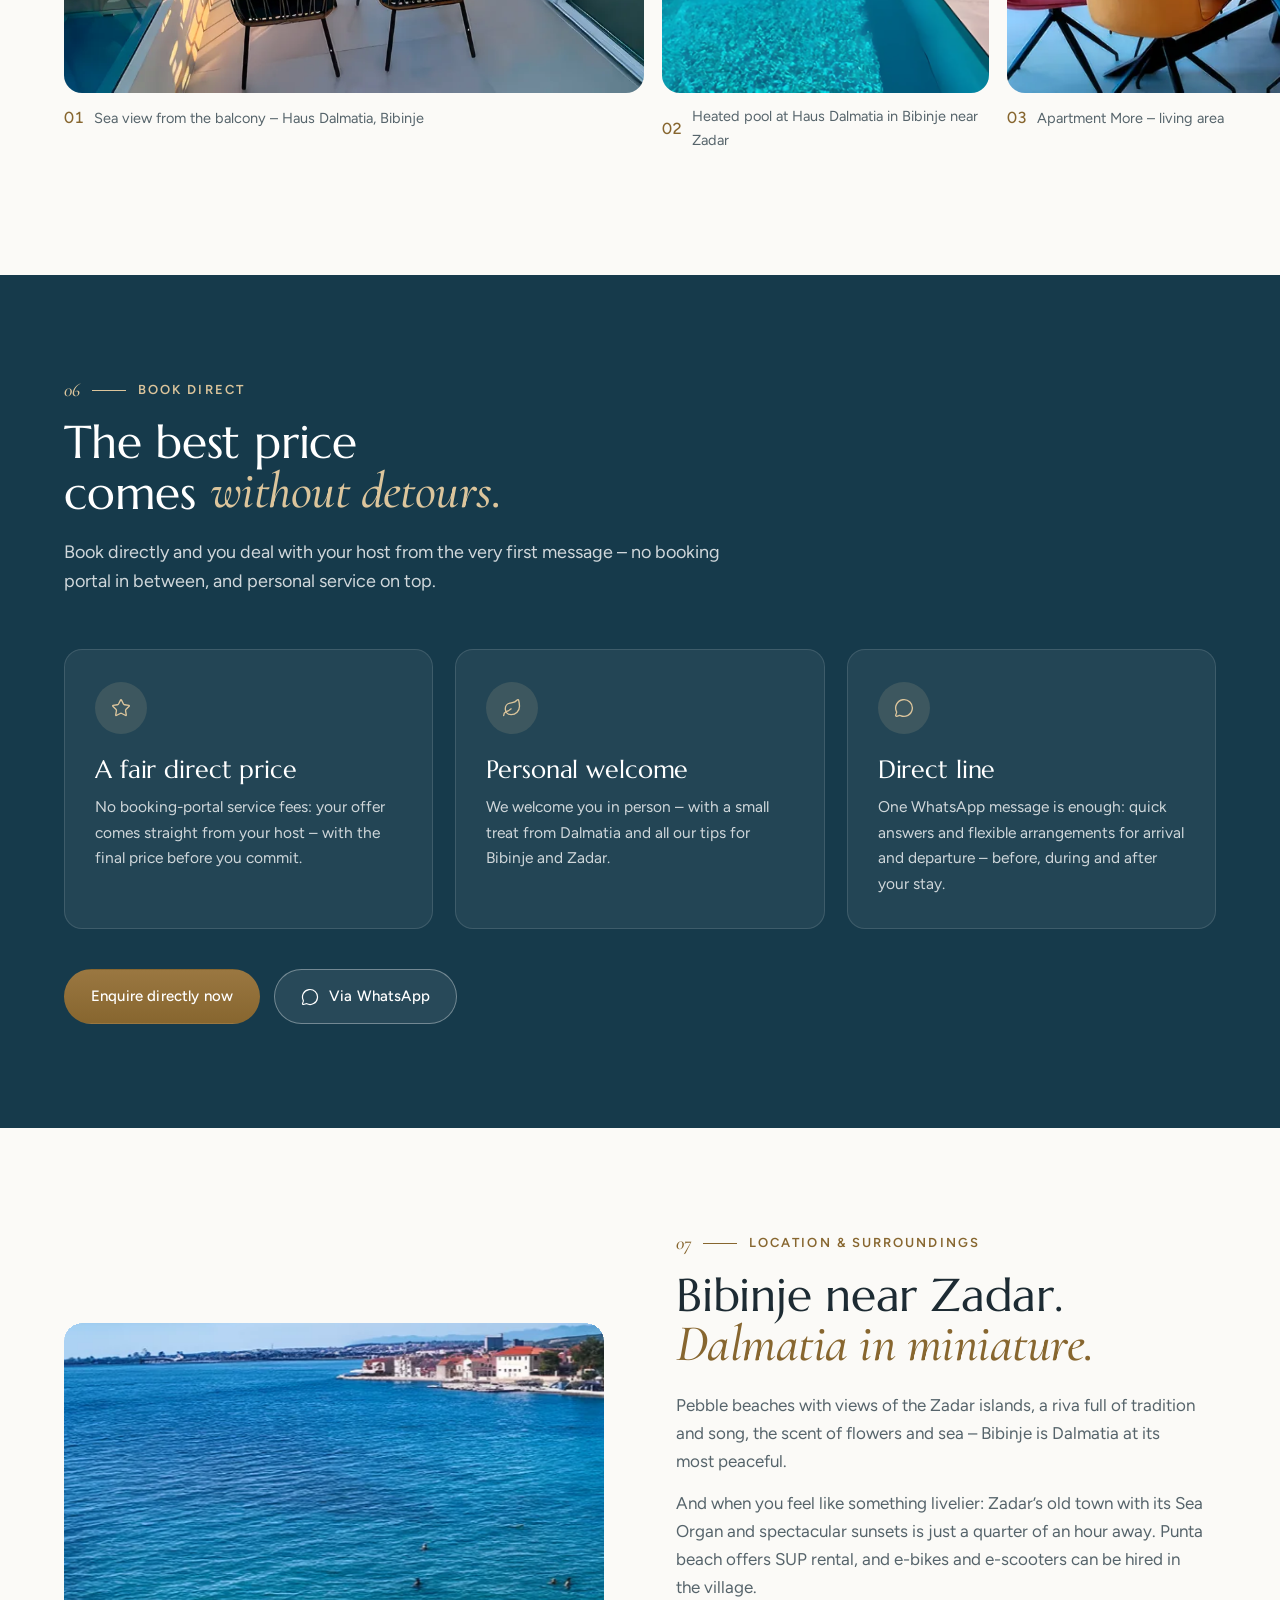
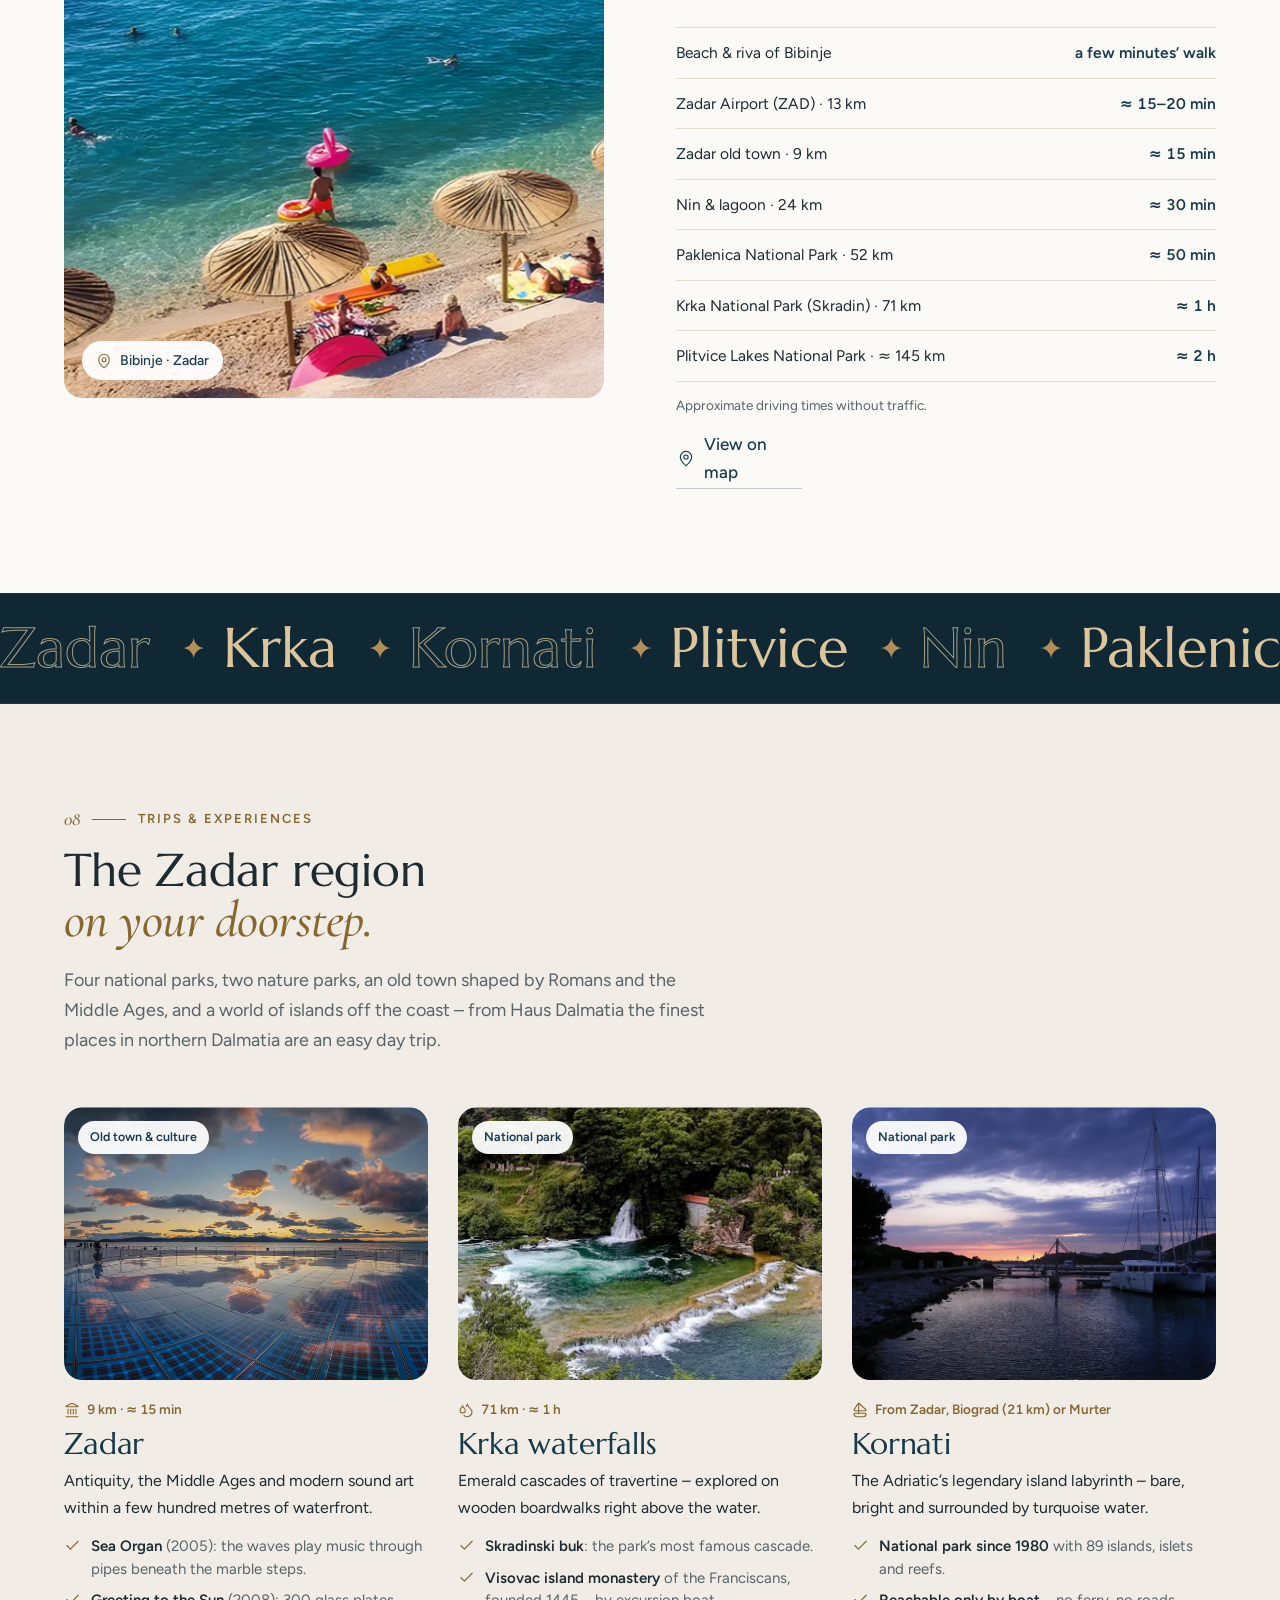
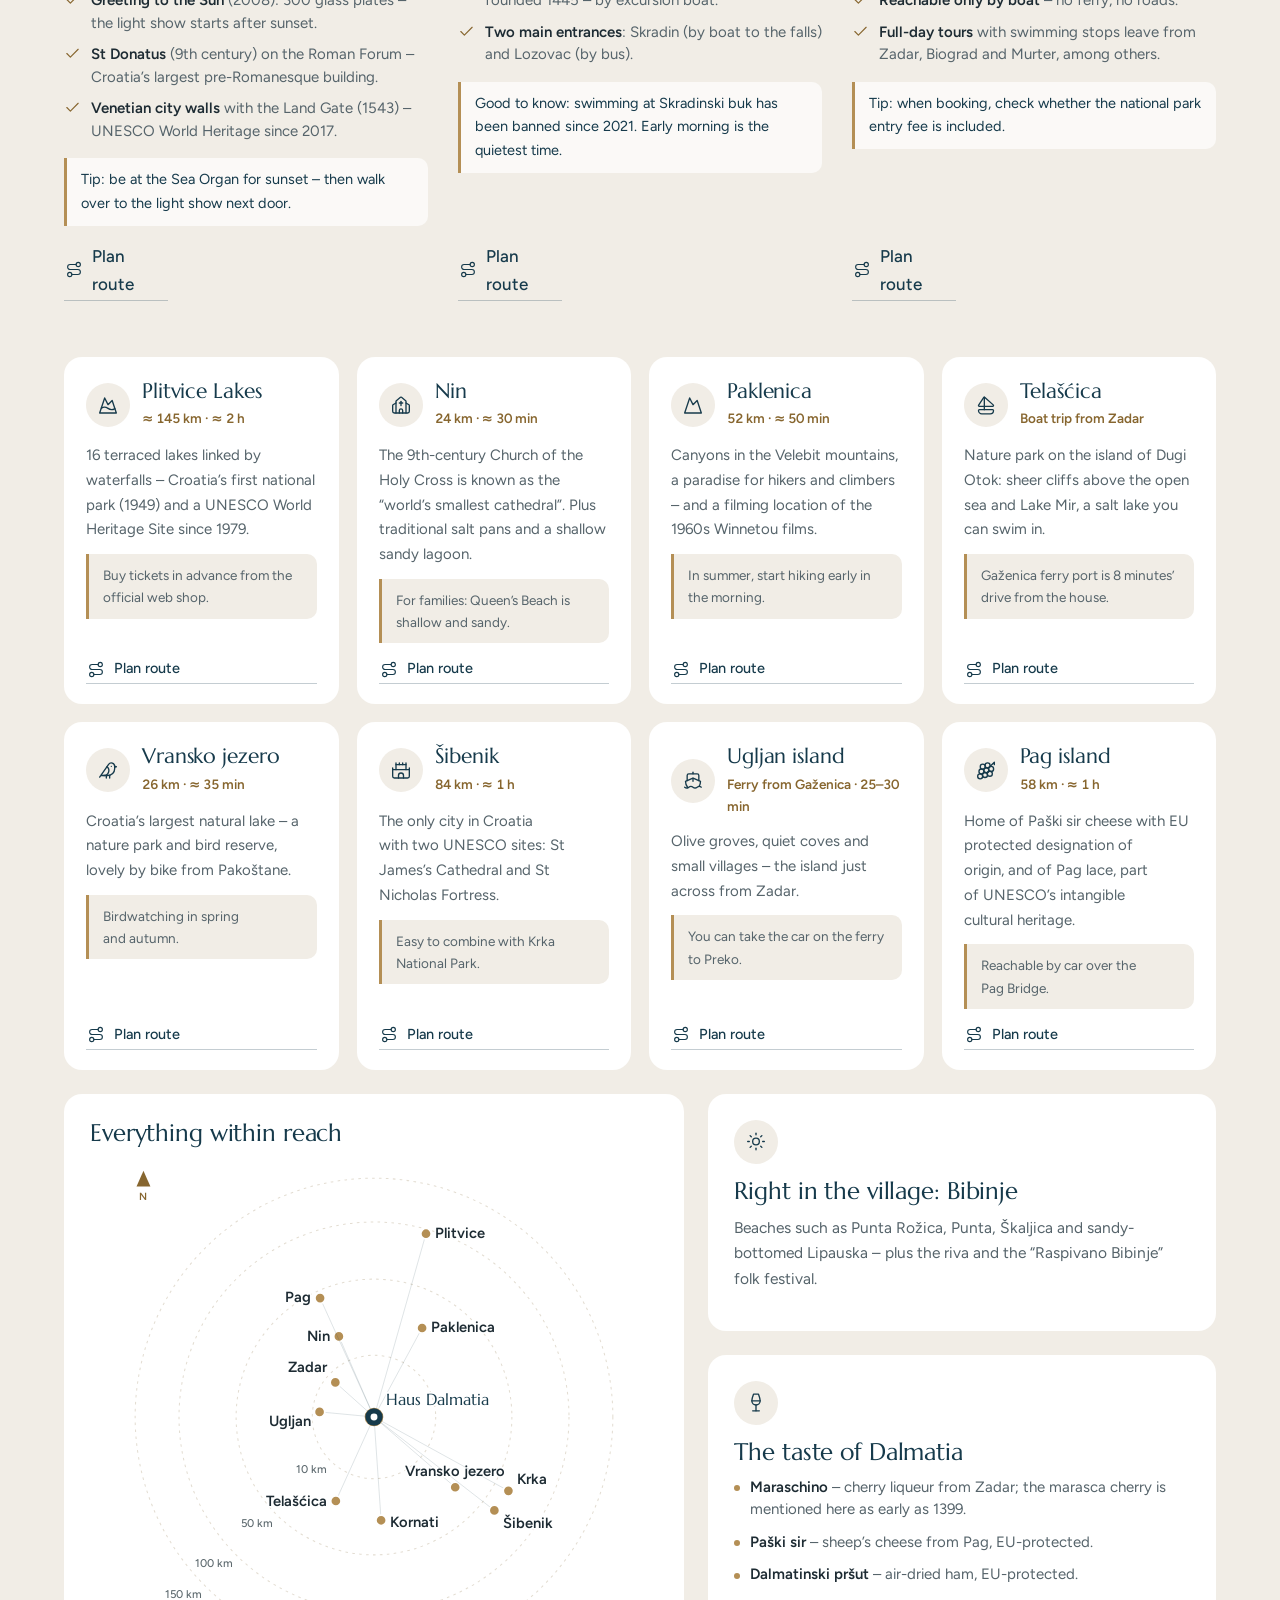
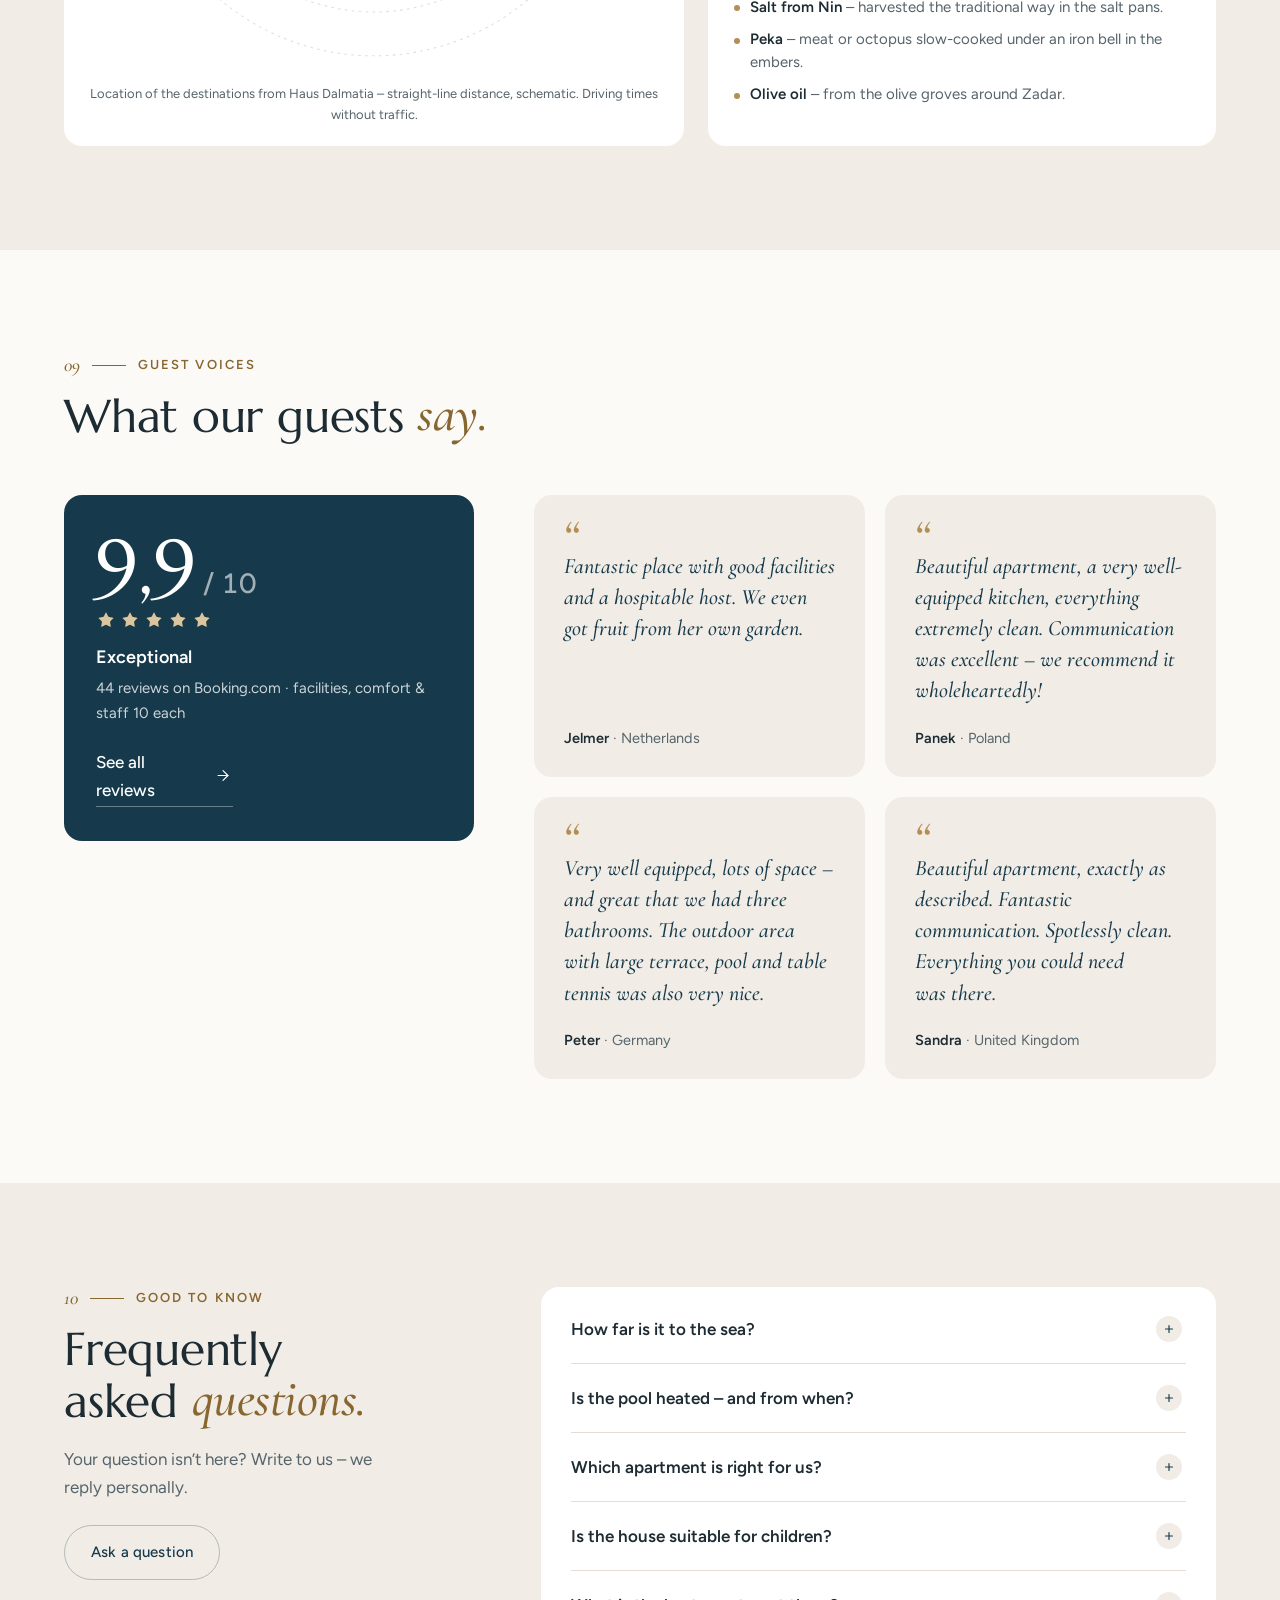
==== commit bc886ff6: "Helle Darstellung erzwingen: kein automatisches Umfärben im Dunkelmodus des Handys color-scheme 'onl" ====
--- a/en/index.html
+++ b/en/index.html
@@ -13,6 +13,7 @@
 <link href="https://hausdalmatia.com/pl/" hreflang="pl" rel="alternate"/>
 <link href="https://hausdalmatia.com/hr/" hreflang="hr" rel="alternate"/>
 <link href="https://hausdalmatia.com/" hreflang="x-default" rel="alternate"/>
+<meta content="only light" name="color-scheme"/>
 <meta content="#0f2834" name="theme-color"/>
 <link href="../bilder/favicon.svg" rel="icon" type="image/svg+xml"/>
 <link href="../bilder/favicon.png" rel="icon" sizes="32x32"/>
@@ -65,7 +66,7 @@
   --display:'Marcellus',Georgia,'Times New Roman',serif;
   --body:'Figtree',system-ui,-apple-system,'Segoe UI',sans-serif;
   --shadow:0 24px 60px -28px rgba(15,40,52,.35);
-  color-scheme:light;
+  color-scheme:only light;
 }
 *{margin:0;padding:0;box-sizing:border-box}
 html{scroll-behavior:smooth;scroll-padding-top:84px}
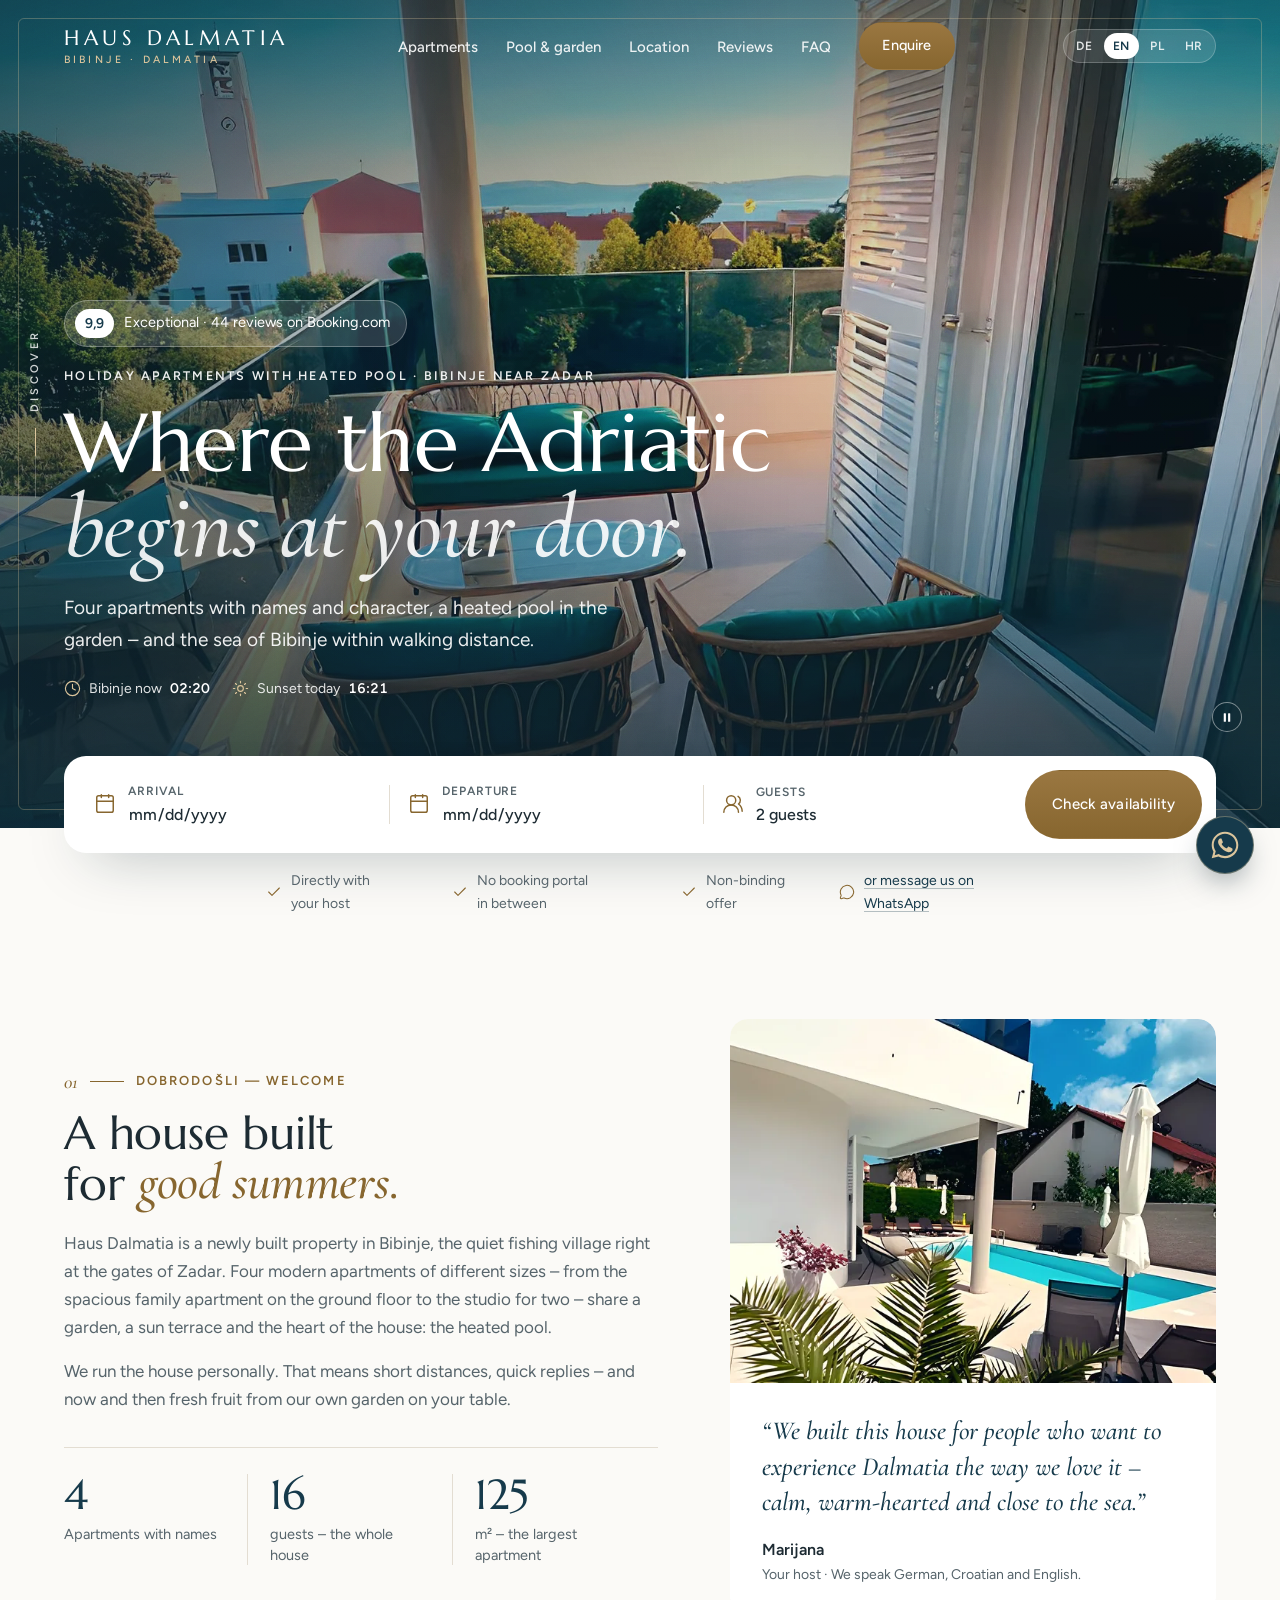
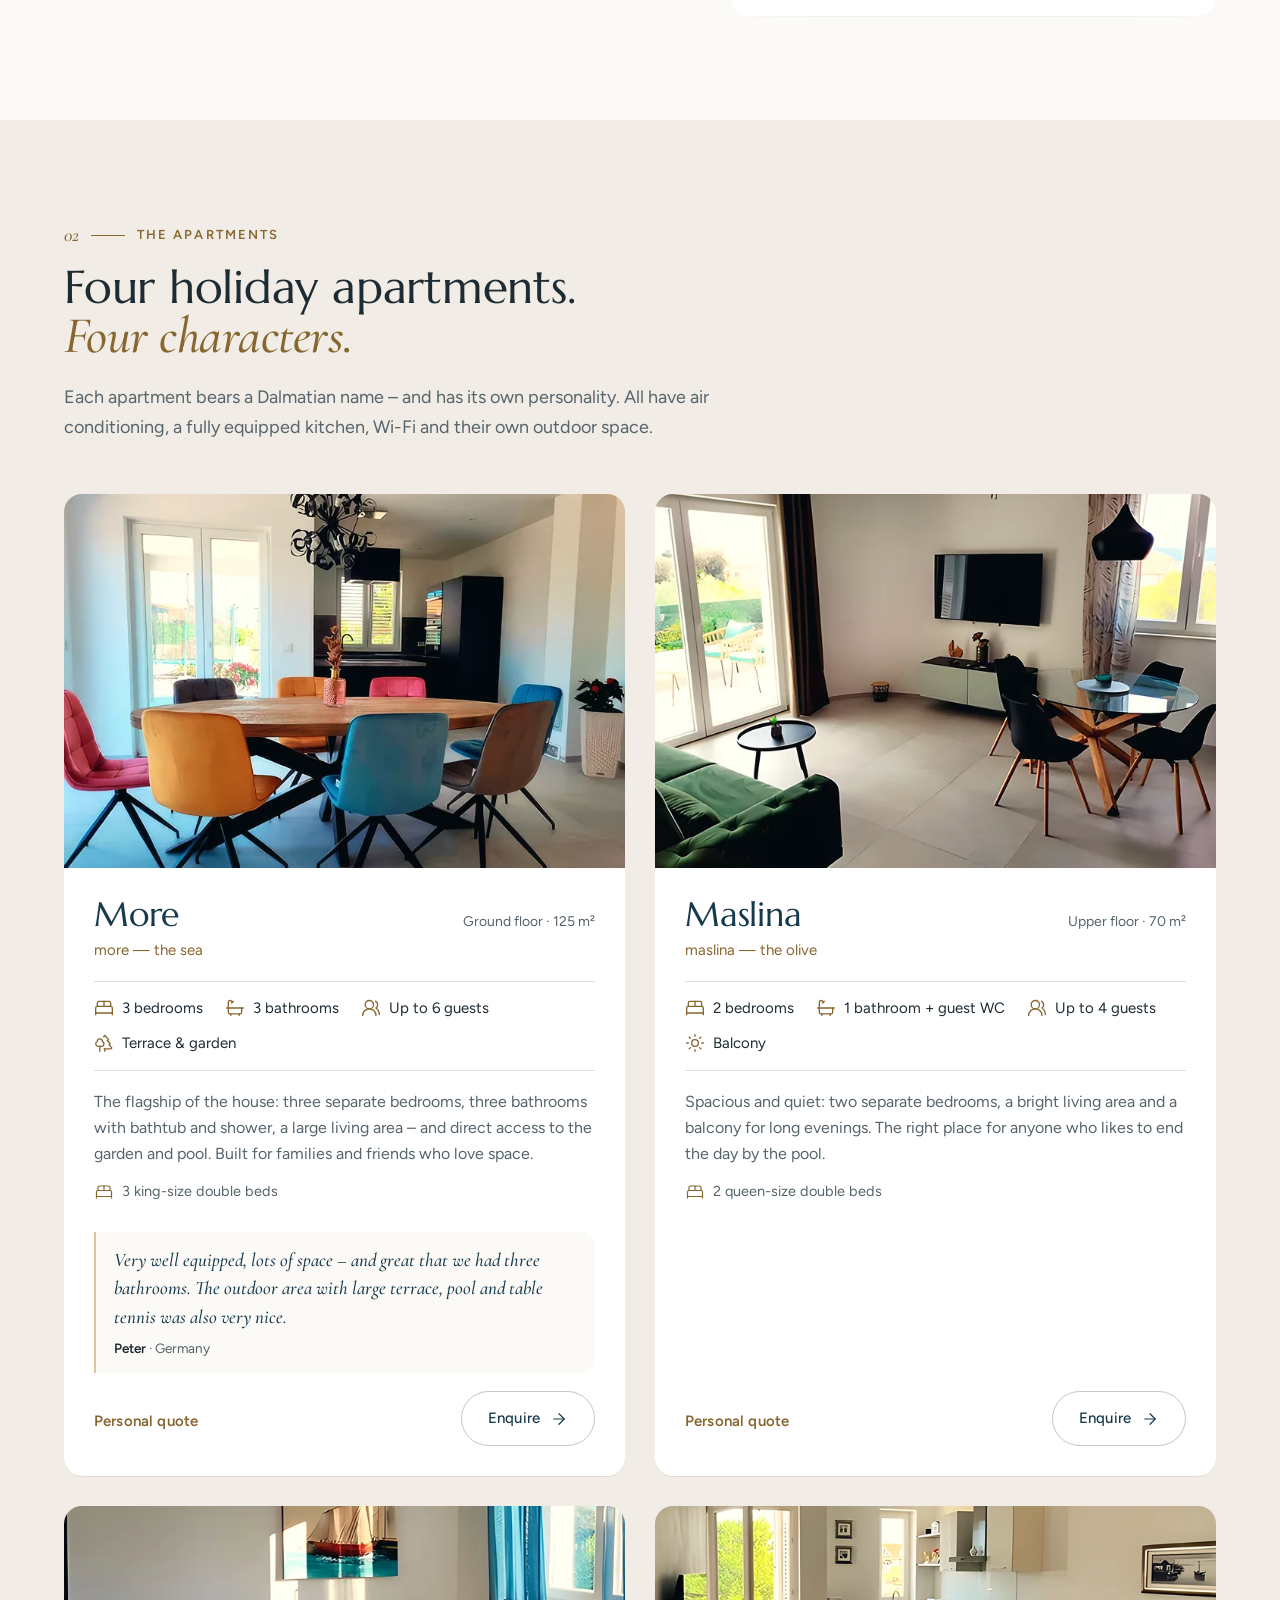
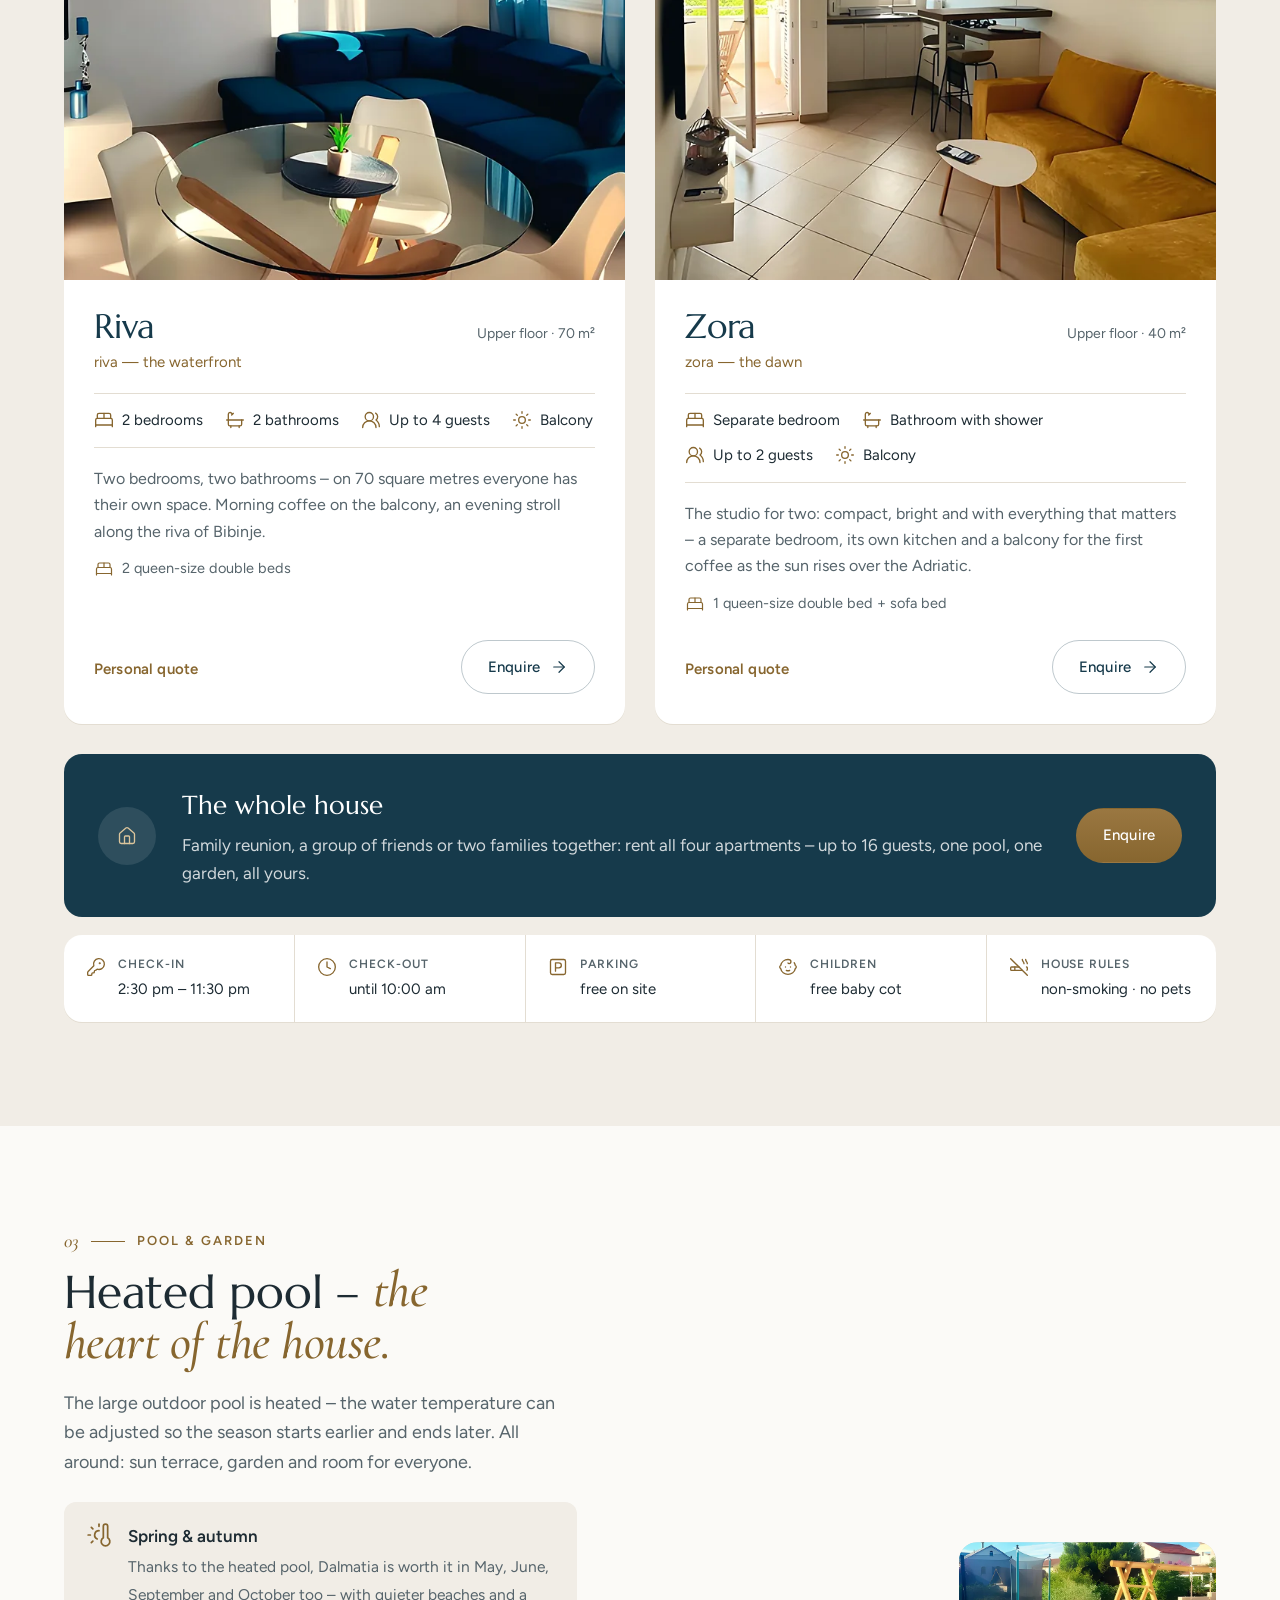
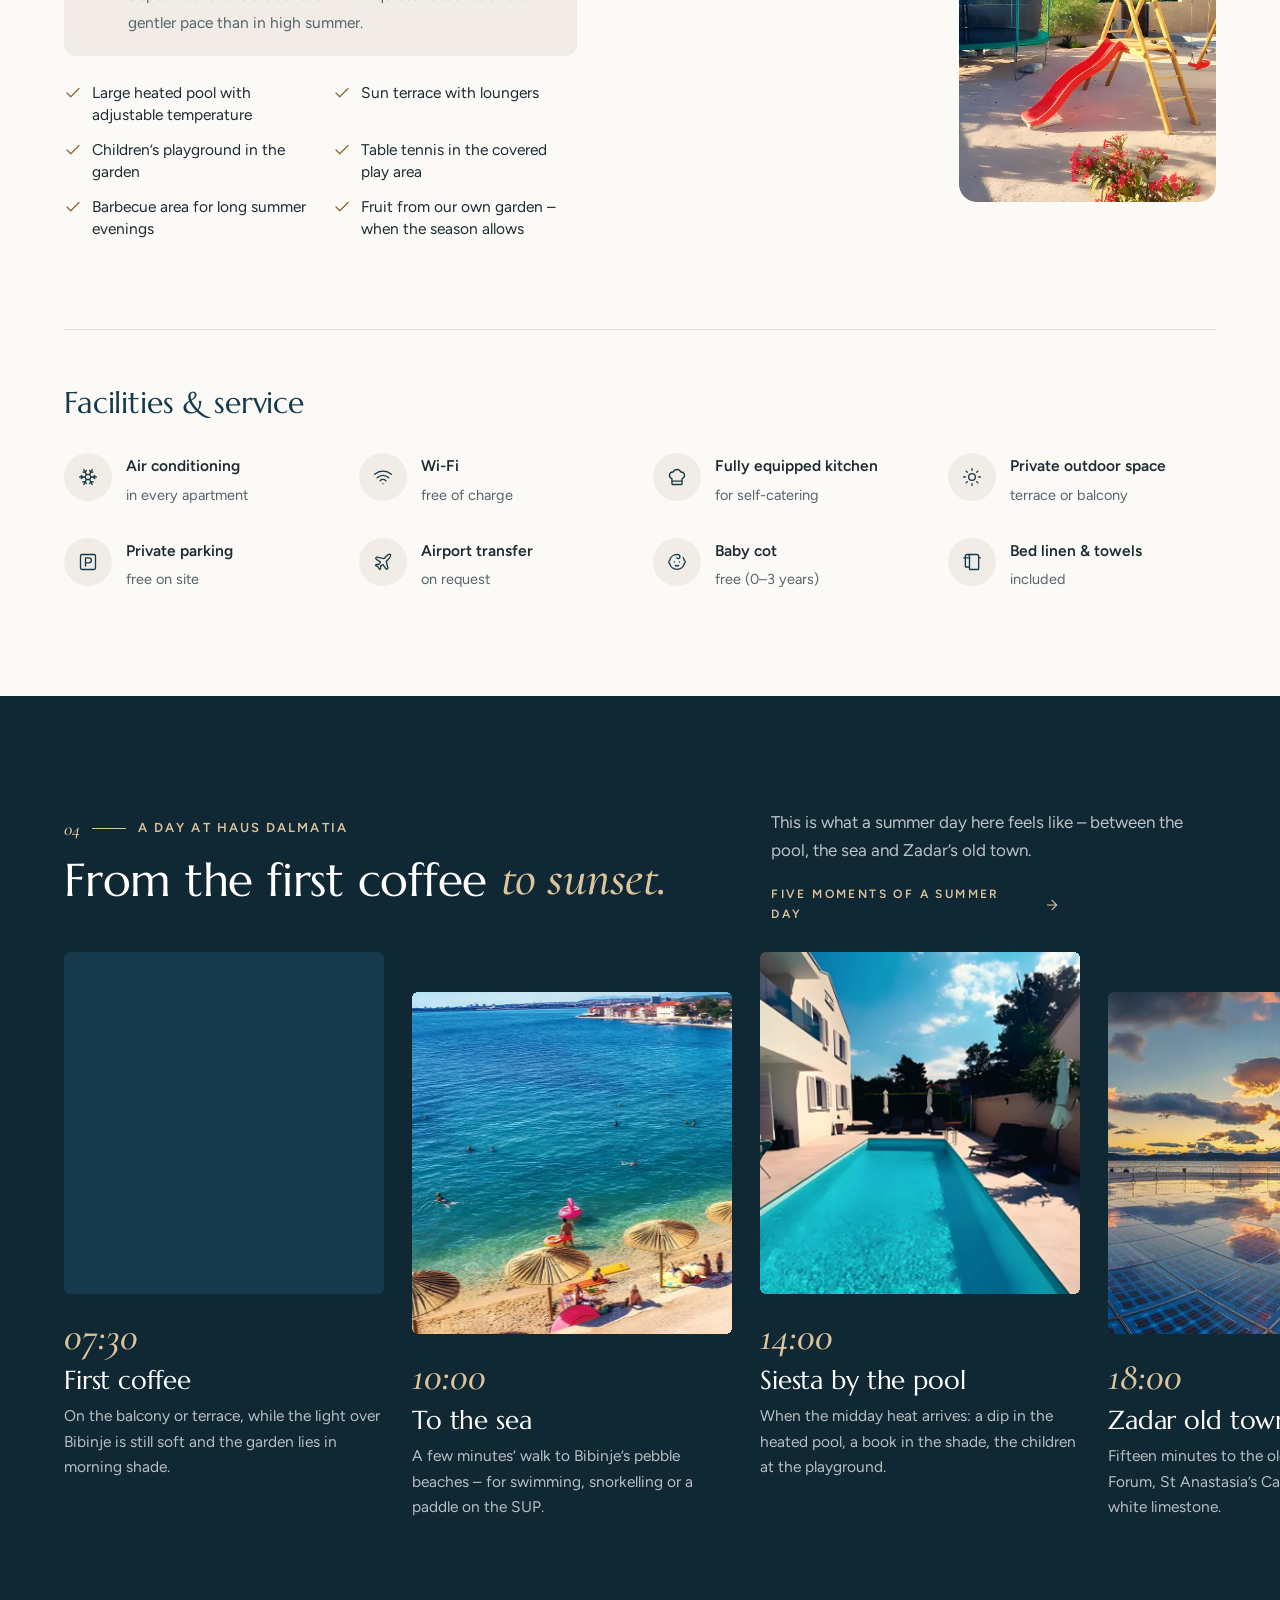
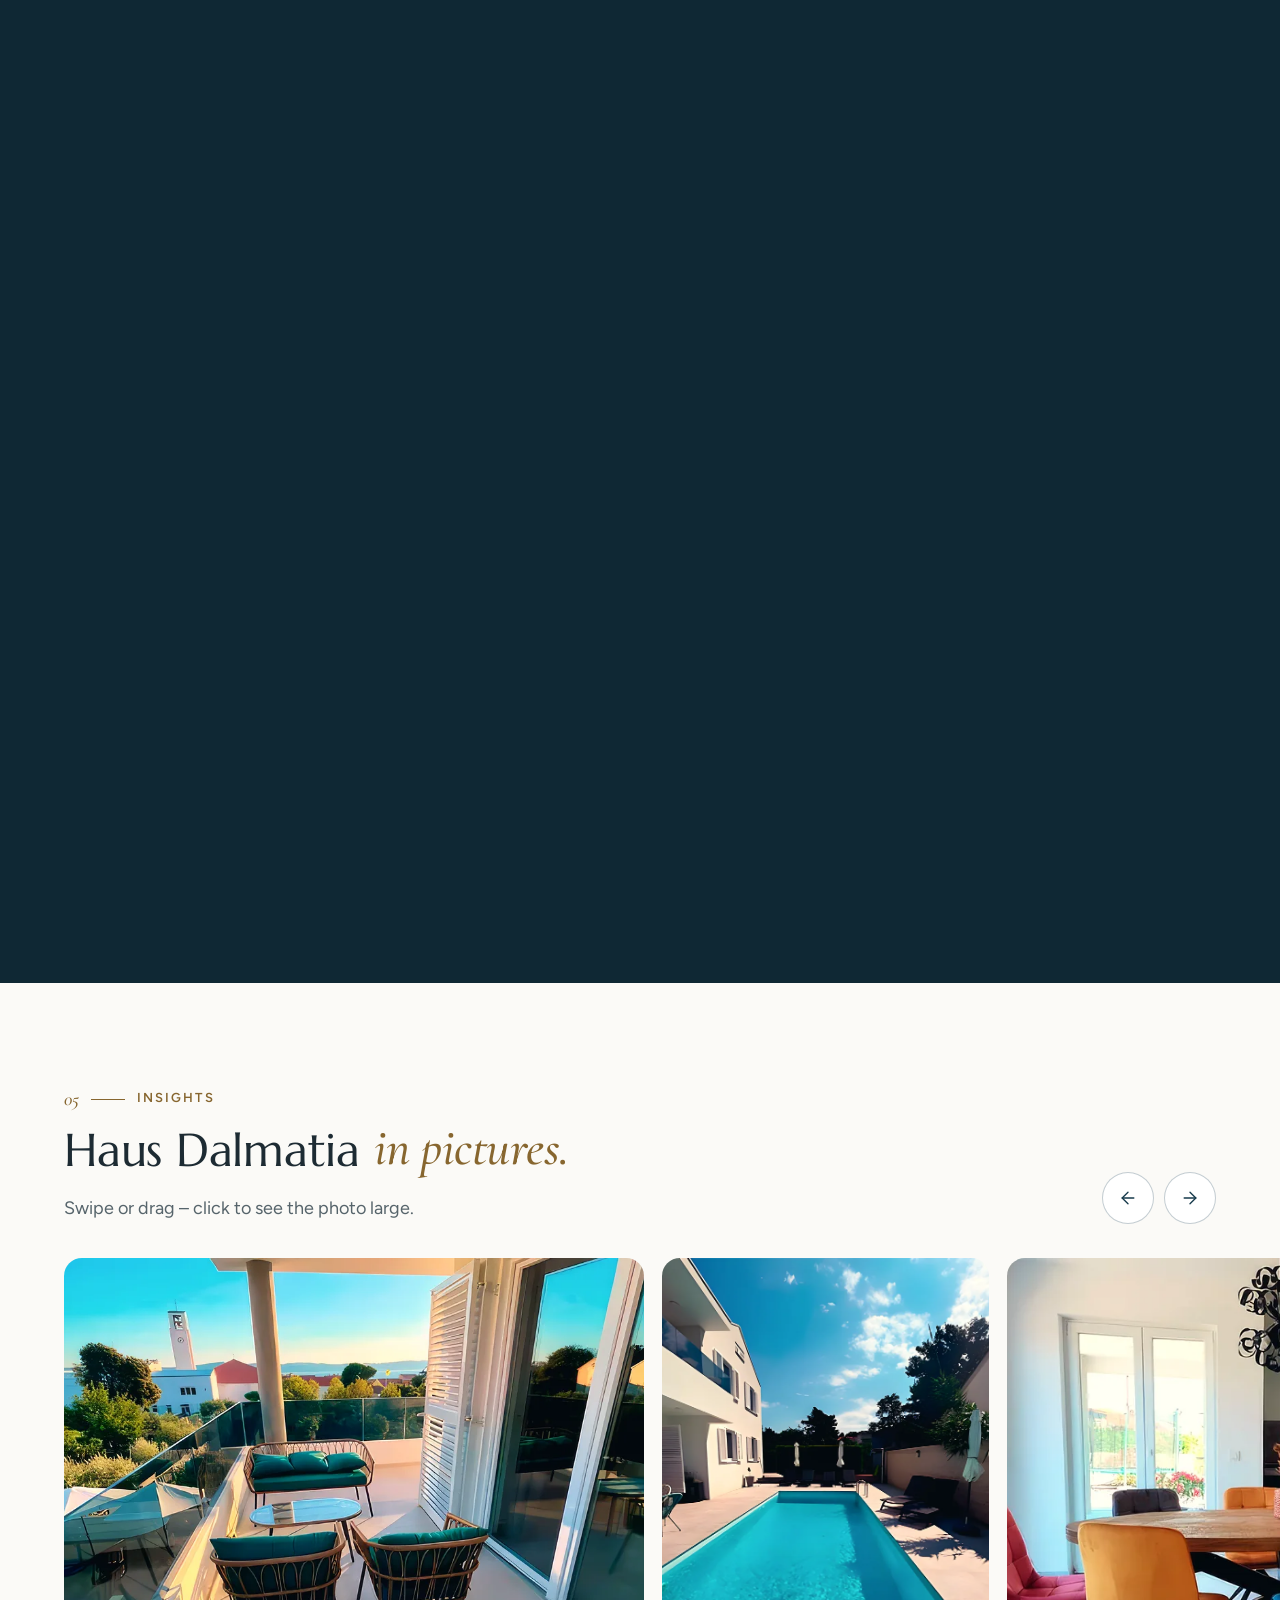
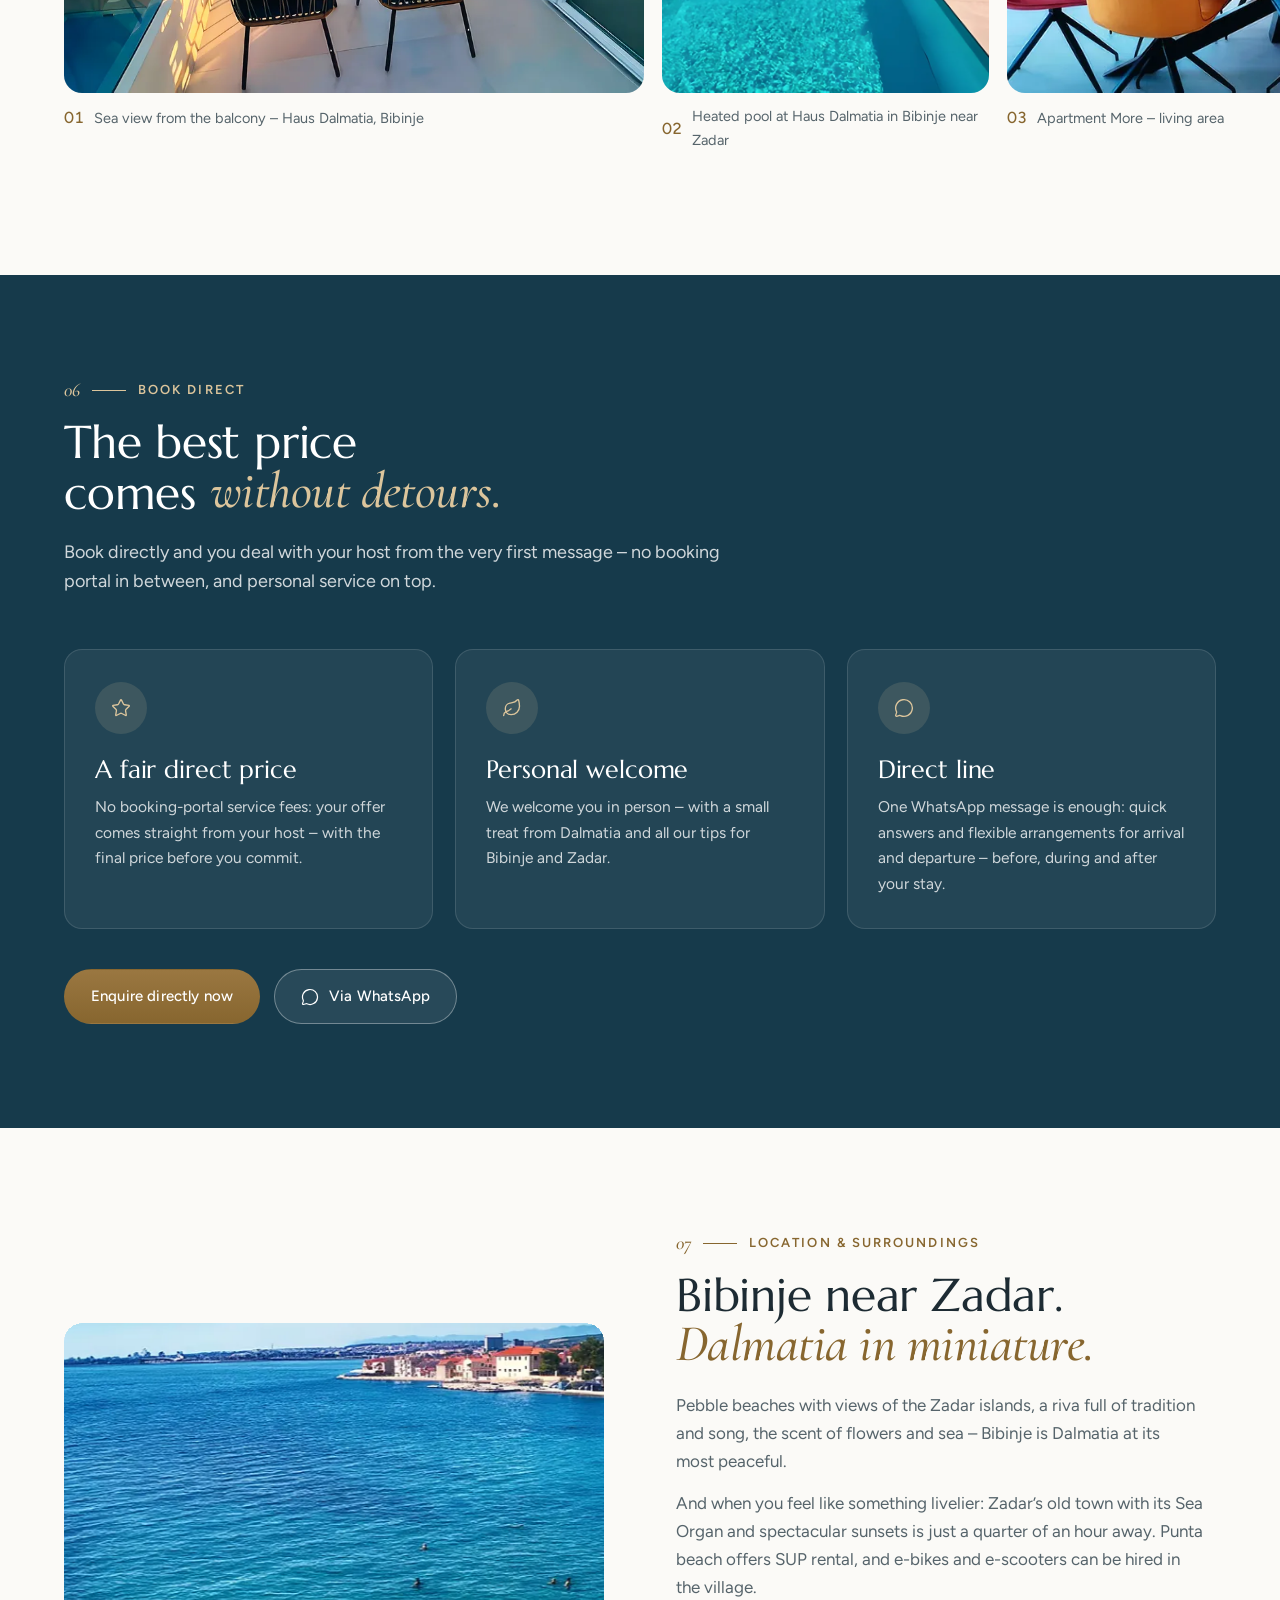
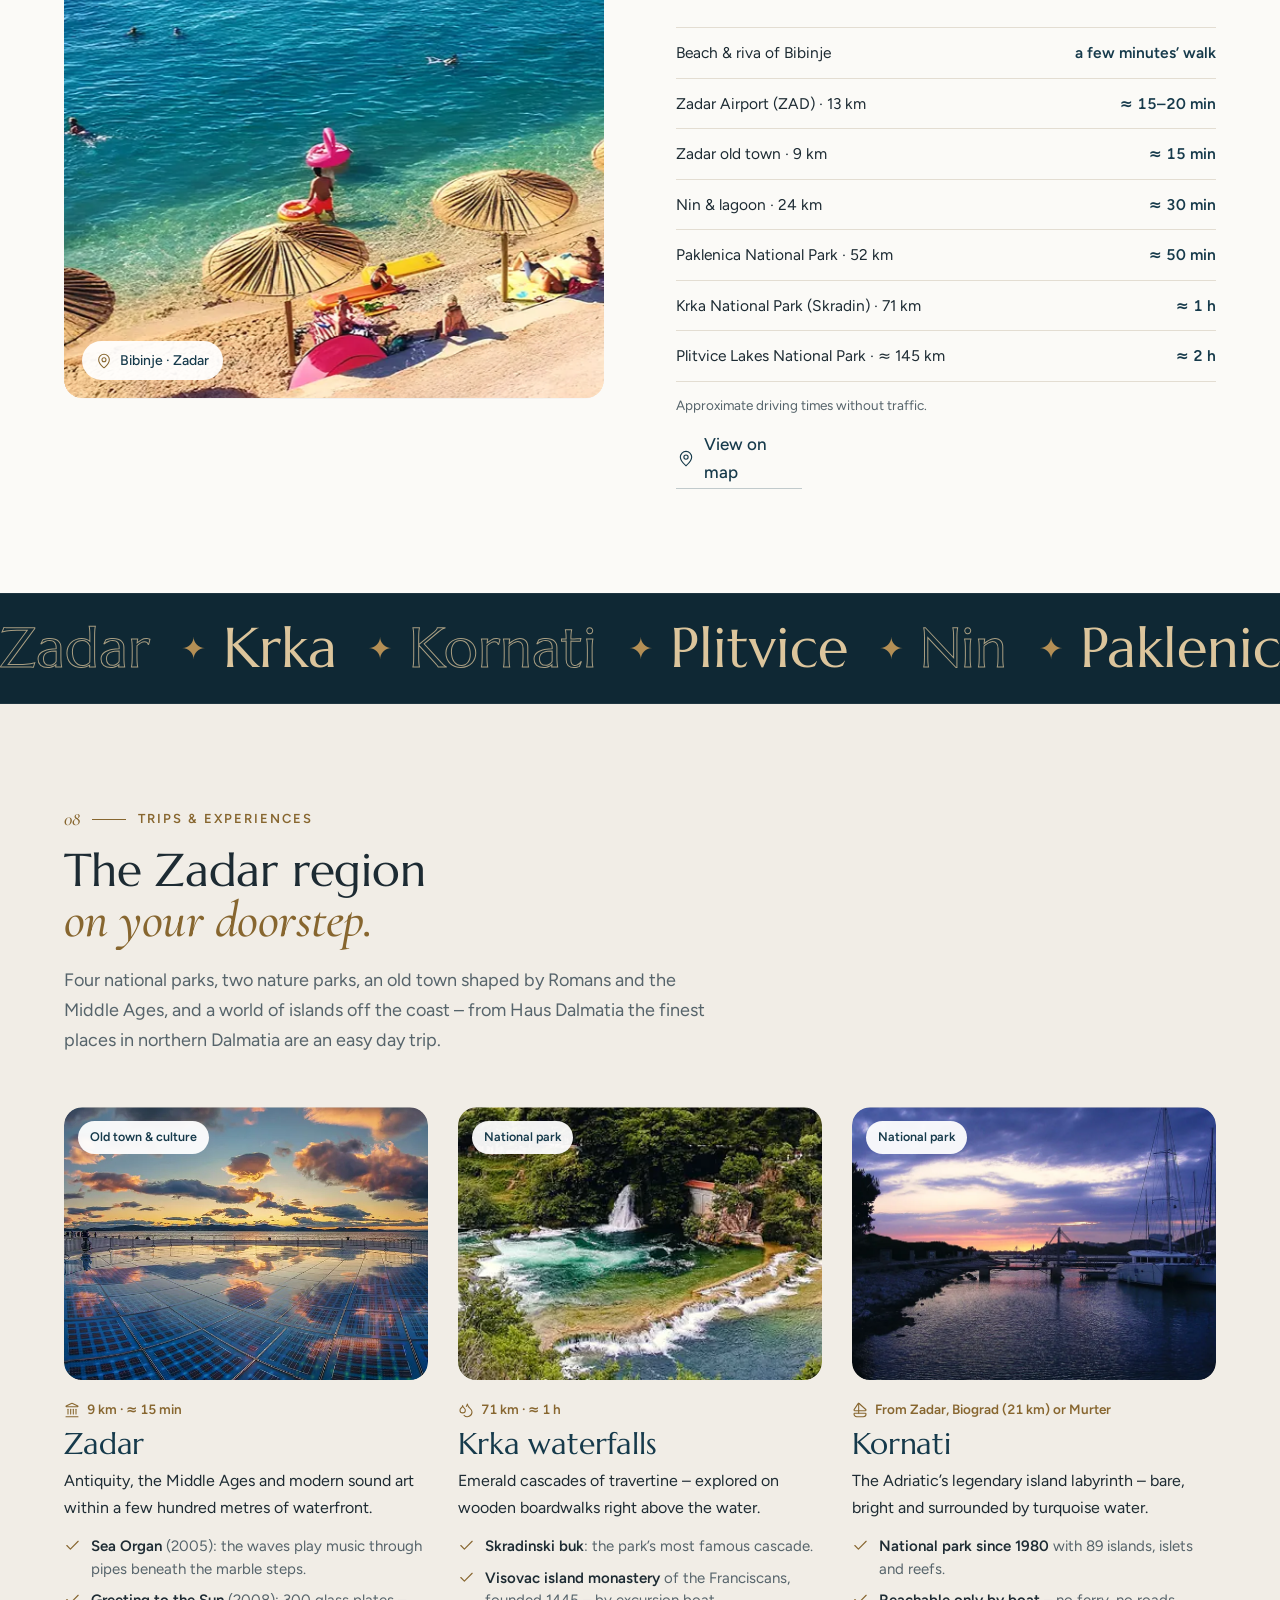
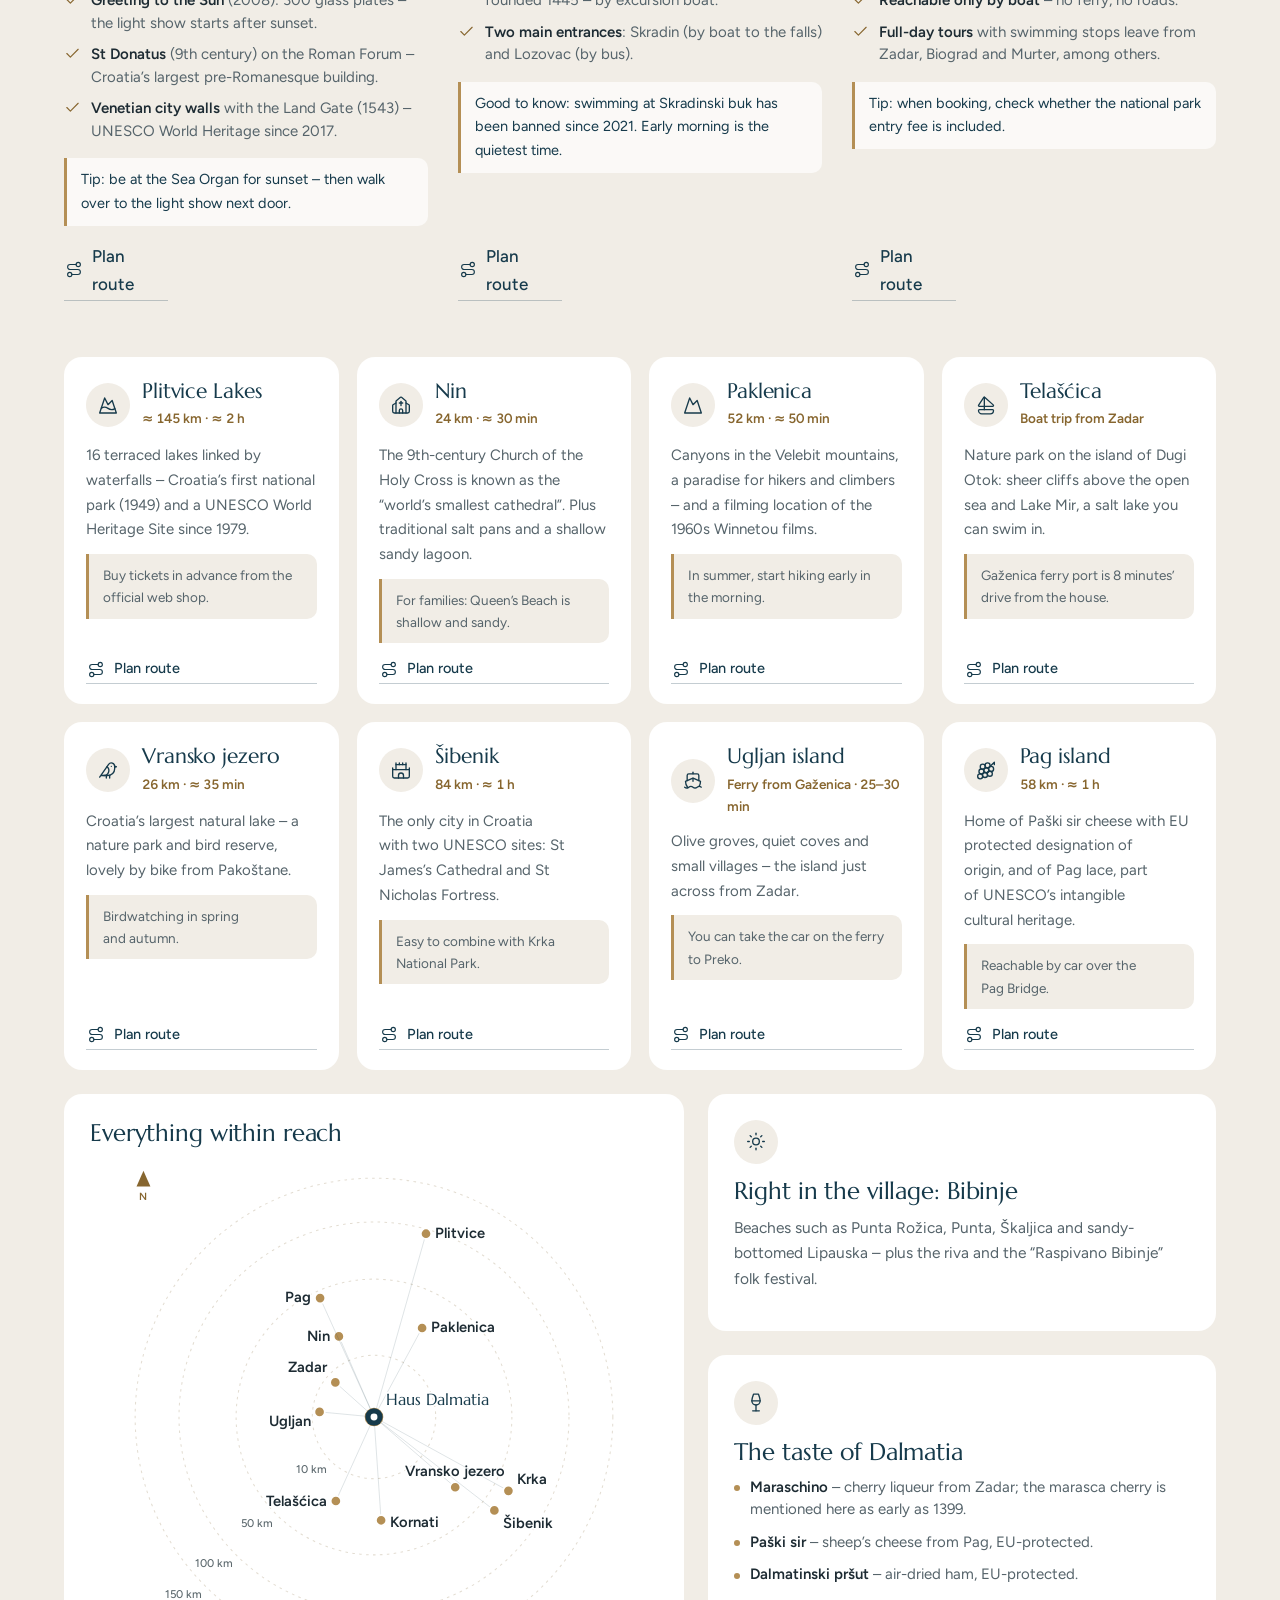
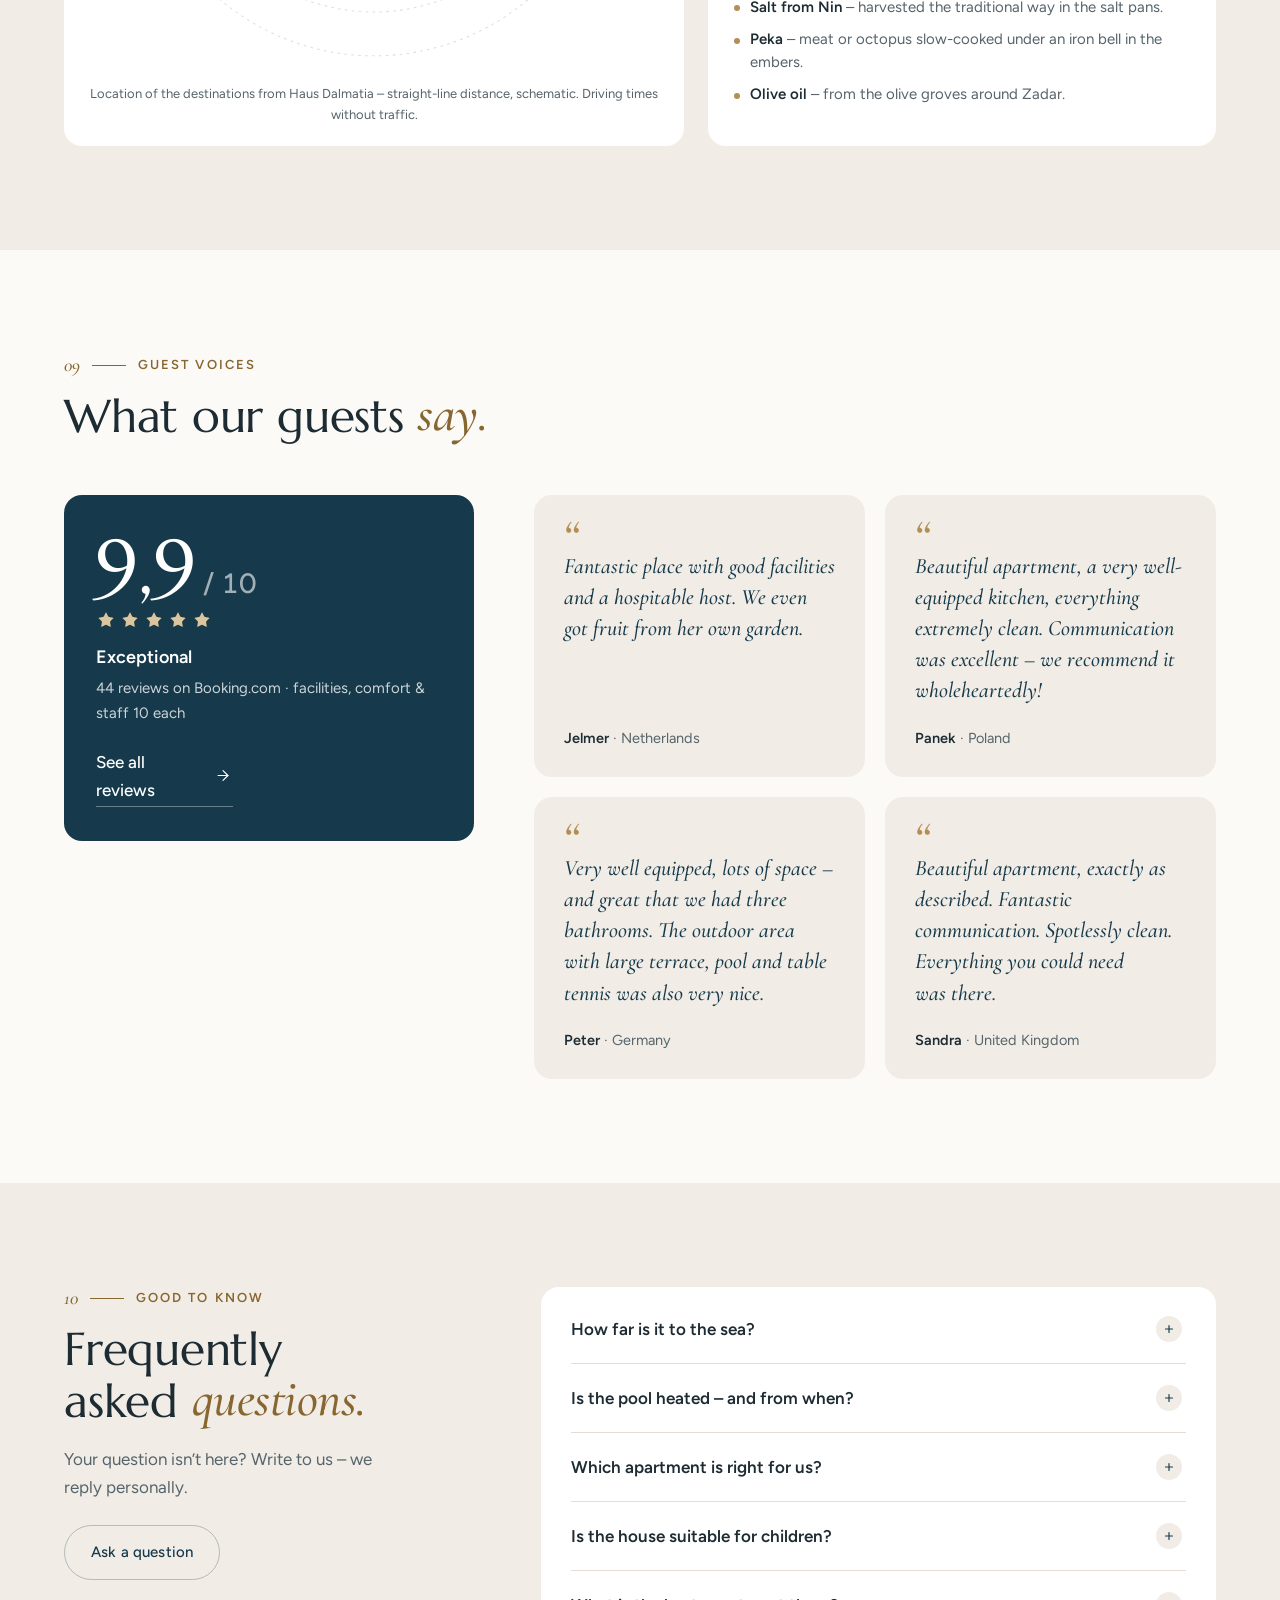
==== commit 743b7c8b: "HD-Bilder mit einheitlichem Farb-Look, Titelfilm neu, GSAP-Bewegung - werkzeuge/look.py: Haus-Dalmat" ====
--- a/en/index.html
+++ b/en/index.html
@@ -772,6 +772,7 @@
 }
 @media (prefers-reduced-motion: reduce){ .nav-links li{transition:none} }
 </style>
+<link href="../css/bewegung.css" rel="stylesheet"/>
 <!-- Google: strukturierte Daten -->
 <script type="application/ld+json">{
   "@context": "https://schema.org",
@@ -1104,7 +1105,7 @@
 </div>
 </div>
 <figure class="host">
-<img alt="Pool in the evening" data-i18n-alt="alt.pool2" height="866" loading="lazy" sizes="(max-width:980px) 100vw, 40vw" src="../bilder/web/pool-abend-800.webp" srcset="../bilder/web/pool-abend-800.webp 800w, ../bilder/web/pool-abend-1400.webp 1400w" width="1400"/>
+<img alt="Pool in the evening" data-i18n-alt="alt.pool2" height="866" loading="lazy" sizes="(max-width:980px) 100vw, 40vw" src="../bilder/web/pool-abend-800.webp" srcset="../bilder/web/pool-abend-800.webp 800w, ../bilder/web/pool-abend-1400.webp 1400w, ../bilder/web/pool-abend-1900.webp 1900w" width="1400"/>
 <figcaption class="host-in">
 <p class="q" data-i18n="wel.q">“We built this house for people who want to experience Dalmatia the way we love it – calm, warm-hearted and close to the sea.”</p>
 <div class="sig">Marijana</div>
@@ -1123,7 +1124,7 @@
 </div>
 <div class="apt-grid">
 <article class="apt" id="apt-more">
-<div class="apt-img"><span class="apt-tag" data-i18n="more.tag">For families &amp; friends</span><img alt="Apartment More – living area" class="zoom" data-full="../bilder/web/apt-more-1400.webp" data-i18n-alt="alt.more" height="933" loading="lazy" sizes="(max-width:980px) 100vw, 50vw" src="../bilder/web/apt-more-800.webp" srcset="../bilder/web/apt-more-800.webp 800w, ../bilder/web/apt-more-1400.webp 1400w" width="1400"/></div>
+<div class="apt-img"><span class="apt-tag" data-i18n="more.tag">For families &amp; friends</span><img alt="Apartment More – living area" class="zoom" data-full="../bilder/web/apt-more-2000.webp" data-i18n-alt="alt.more" height="933" loading="lazy" sizes="(max-width:980px) 100vw, 50vw" src="../bilder/web/apt-more-800.webp" srcset="../bilder/web/apt-more-800.webp 800w, ../bilder/web/apt-more-1400.webp 1400w, ../bilder/web/apt-more-2000.webp 2000w" width="1400"/></div>
 <div class="apt-body">
 <div class="apt-top"><h3>More</h3><span class="loc" data-i18n="more.loc">Ground floor · 125 m²</span></div>
 <div class="meaning" data-i18n="more.meaning">more — the sea</div>
@@ -1135,7 +1136,7 @@
 </div>
 </article>
 <article class="apt" id="apt-maslina">
-<div class="apt-img"><span class="apt-tag" data-i18n="maslina.tag">Quiet &amp; spacious</span><img alt="Apartment Maslina – living area" class="zoom" data-full="../bilder/web/apt-maslina-1400.webp" data-i18n-alt="alt.maslina" height="933" loading="lazy" sizes="(max-width:980px) 100vw, 50vw" src="../bilder/web/apt-maslina-800.webp" srcset="../bilder/web/apt-maslina-800.webp 800w, ../bilder/web/apt-maslina-1400.webp 1400w" width="1400"/></div>
+<div class="apt-img"><span class="apt-tag" data-i18n="maslina.tag">Quiet &amp; spacious</span><img alt="Apartment Maslina – living area" class="zoom" data-full="../bilder/web/apt-maslina-1900.webp" data-i18n-alt="alt.maslina" height="933" loading="lazy" sizes="(max-width:980px) 100vw, 50vw" src="../bilder/web/apt-maslina-800.webp" srcset="../bilder/web/apt-maslina-800.webp 800w, ../bilder/web/apt-maslina-1400.webp 1400w, ../bilder/web/apt-maslina-1900.webp 1900w" width="1400"/></div>
 <div class="apt-body">
 <div class="apt-top"><h3>Maslina</h3><span class="loc" data-i18n="maslina.loc">Upper floor · 70 m²</span></div>
 <div class="meaning" data-i18n="maslina.meaning">maslina — the olive</div>
@@ -1146,7 +1147,7 @@
 </div>
 </article>
 <article class="apt" id="apt-riva">
-<div class="apt-img"><span class="apt-tag" data-i18n="riva.tag">Two bedrooms, two bathrooms</span><img alt="Apartment Riva – living area" class="zoom" data-full="../bilder/web/apt-riva-1400.webp" data-i18n-alt="alt.riva" height="933" loading="lazy" sizes="(max-width:980px) 100vw, 50vw" src="../bilder/web/apt-riva-800.webp" srcset="../bilder/web/apt-riva-800.webp 800w, ../bilder/web/apt-riva-1400.webp 1400w" width="1400"/></div>
+<div class="apt-img"><span class="apt-tag" data-i18n="riva.tag">Two bedrooms, two bathrooms</span><img alt="Apartment Riva – living area" class="zoom" data-full="../bilder/web/apt-riva-1900.webp" data-i18n-alt="alt.riva" height="933" loading="lazy" sizes="(max-width:980px) 100vw, 50vw" src="../bilder/web/apt-riva-800.webp" srcset="../bilder/web/apt-riva-800.webp 800w, ../bilder/web/apt-riva-1400.webp 1400w, ../bilder/web/apt-riva-1900.webp 1900w" width="1400"/></div>
 <div class="apt-body">
 <div class="apt-top"><h3>Riva</h3><span class="loc" data-i18n="riva.loc">Upper floor · 70 m²</span></div>
 <div class="meaning" data-i18n="riva.meaning">riva — the waterfront</div>
@@ -1157,7 +1158,7 @@
 </div>
 </article>
 <article class="apt" id="apt-zora">
-<div class="apt-img"><span class="apt-tag" data-i18n="zora.tag">For couples</span><img alt="Studio Zora – living area" class="zoom" data-full="../bilder/web/apt-zora-1400.webp" data-i18n-alt="alt.zora" height="933" loading="lazy" sizes="(max-width:980px) 100vw, 50vw" src="../bilder/web/apt-zora-800.webp" srcset="../bilder/web/apt-zora-800.webp 800w, ../bilder/web/apt-zora-1400.webp 1400w" width="1400"/></div>
+<div class="apt-img"><span class="apt-tag" data-i18n="zora.tag">For couples</span><img alt="Studio Zora – living area" class="zoom" data-full="../bilder/web/apt-zora-1900.webp" data-i18n-alt="alt.zora" height="933" loading="lazy" sizes="(max-width:980px) 100vw, 50vw" src="../bilder/web/apt-zora-800.webp" srcset="../bilder/web/apt-zora-800.webp 800w, ../bilder/web/apt-zora-1400.webp 1400w, ../bilder/web/apt-zora-1900.webp 1900w" width="1400"/></div>
 <div class="apt-body">
 <div class="apt-top"><h3>Zora</h3><span class="loc" data-i18n="zora.loc">Upper floor · 40 m²</span></div>
 <div class="meaning" data-i18n="zora.meaning">zora — the dawn</div>
@@ -1200,9 +1201,9 @@
 </ul>
 </div>
 <div class="mosaic">
-<div class="m"><img alt="Heated pool at Haus Dalmatia in Bibinje near Zadar" class="zoom" data-full="../bilder/web/pool-1400.webp" data-i18n-alt="alt.pool1" height="1665" loading="lazy" sizes="(max-width:980px) 55vw, 30vw" src="../bilder/web/pool-800.webp" srcset="../bilder/web/pool-800.webp 800w, ../bilder/web/pool-1400.webp 1400w" width="1400"/></div>
-<div class="m"><img alt="Pool in the evening" class="zoom" data-full="../bilder/web/pool-abend-1400.webp" data-i18n-alt="alt.pool2" height="495" loading="lazy" src="../bilder/web/pool-abend-800.webp" width="800"/></div>
-<div class="m"><img alt="Children’s playground in the garden" class="zoom" data-full="../bilder/web/spielplatz-1400.webp" data-i18n-alt="alt.spielplatz" height="951" loading="lazy" src="../bilder/web/spielplatz-800.webp" width="800"/></div>
+<div class="m"><img alt="Heated pool at Haus Dalmatia in Bibinje near Zadar" class="zoom" data-full="../bilder/web/pool-1900.webp" data-i18n-alt="alt.pool1" height="1665" loading="lazy" sizes="(max-width:980px) 55vw, 30vw" src="../bilder/web/pool-800.webp" srcset="../bilder/web/pool-800.webp 800w, ../bilder/web/pool-1400.webp 1400w, ../bilder/web/pool-1900.webp 1900w" width="1400"/></div>
+<div class="m"><img alt="Pool in the evening" class="zoom" data-full="../bilder/web/pool-abend-1900.webp" data-i18n-alt="alt.pool2" height="495" loading="lazy" src="../bilder/web/pool-abend-800.webp" width="800"/></div>
+<div class="m"><img alt="Children’s playground in the garden" class="zoom" data-full="../bilder/web/spielplatz-1900.webp" data-i18n-alt="alt.spielplatz" height="951" loading="lazy" src="../bilder/web/spielplatz-800.webp" width="800"/></div>
 </div>
 </div>
 <div class="wrap">
@@ -1237,13 +1238,13 @@
 <div aria-label="Ein Tag im Haus Dalmatia" class="day-track" id="dayTrack" role="group" tabindex="0">
 <article class="day-card"><div class="day-img"><img alt="Sea view from the balcony – Haus Dalmatia, Bibinje" data-i18n-alt="alt.view" decoding="async" height="1000" loading="lazy" sizes="(max-width: 980px) 78vw, 30vw" src="../bilder/web/hero-meerblick-960.webp" srcset="../bilder/web/hero-meerblick-960.webp 960w, ../bilder/web/hero-meerblick-1600.webp 1600w" width="800"/></div>
 <div class="day-txt"><span class="day-time">07:30</span><h3 data-i18n="day.1h">First coffee</h3><p data-i18n="day.1p">On the balcony or terrace, while the light over Bibinje is still soft and the garden lies in morning shade.</p></div></article>
-<article class="day-card"><div class="day-img"><img alt="Pebble beach in Bibinje" data-i18n-alt="alt.plaza" decoding="async" height="1000" loading="lazy" sizes="(max-width: 980px) 78vw, 30vw" src="../bilder/web/strand-bibinje-800.webp" srcset="../bilder/web/strand-bibinje-800.webp 800w, ../bilder/web/strand-bibinje-1400.webp 1400w" width="800"/></div>
+<article class="day-card"><div class="day-img"><img alt="Pebble beach in Bibinje" data-i18n-alt="alt.plaza" decoding="async" height="1000" loading="lazy" sizes="(max-width: 980px) 78vw, 30vw" src="../bilder/web/strand-bibinje-800.webp" srcset="../bilder/web/strand-bibinje-800.webp 800w, ../bilder/web/strand-bibinje-1400.webp 1400w, ../bilder/web/strand-bibinje-1900.webp 1900w" width="800"/></div>
 <div class="day-txt"><span class="day-time">10:00</span><h3 data-i18n="day.2h">To the sea</h3><p data-i18n="day.2p">A few minutes’ walk to Bibinje’s pebble beaches – for swimming, snorkelling or a paddle on the SUP.</p></div></article>
-<article class="day-card"><div class="day-img"><img alt="Heated pool at Haus Dalmatia in Bibinje near Zadar" data-i18n-alt="alt.pool1" decoding="async" height="1000" loading="lazy" sizes="(max-width: 980px) 78vw, 30vw" src="../bilder/web/pool-800.webp" srcset="../bilder/web/pool-800.webp 800w, ../bilder/web/pool-1400.webp 1400w" width="800"/></div>
+<article class="day-card"><div class="day-img"><img alt="Heated pool at Haus Dalmatia in Bibinje near Zadar" data-i18n-alt="alt.pool1" decoding="async" height="1000" loading="lazy" sizes="(max-width: 980px) 78vw, 30vw" src="../bilder/web/pool-800.webp" srcset="../bilder/web/pool-800.webp 800w, ../bilder/web/pool-1400.webp 1400w, ../bilder/web/pool-1900.webp 1900w" width="800"/></div>
 <div class="day-txt"><span class="day-time">14:00</span><h3 data-i18n="day.3h">Siesta by the pool</h3><p data-i18n="day.3p">When the midday heat arrives: a dip in the heated pool, a book in the shade, the children at the playground.</p></div></article>
-<article class="day-card"><div class="day-img"><img alt="Sunset in Zadar" data-i18n-alt="alt.zadar" decoding="async" height="1000" loading="lazy" sizes="(max-width: 980px) 78vw, 30vw" src="../bilder/web/zadar-800.webp" srcset="../bilder/web/zadar-800.webp 800w, ../bilder/web/zadar-1400.webp 1400w" width="800"/></div>
+<article class="day-card"><div class="day-img"><img alt="Sunset in Zadar" data-i18n-alt="alt.zadar" decoding="async" height="1000" loading="lazy" sizes="(max-width: 980px) 78vw, 30vw" src="../bilder/web/zadar-800.webp" srcset="../bilder/web/zadar-800.webp 800w, ../bilder/web/zadar-1400.webp 1400w, ../bilder/web/zadar-1900.webp 1900w" width="800"/></div>
 <div class="day-txt"><span class="day-time">18:00</span><h3 data-i18n="day.4h">Zadar old town</h3><p data-i18n="day.4p">Fifteen minutes to the old town: the Roman Forum, St Anastasia’s Cathedral and lanes of white limestone.</p></div></article>
-<article class="day-card"><div class="day-img"><img alt="Pool in the evening" data-i18n-alt="alt.pool2" decoding="async" height="1000" loading="lazy" sizes="(max-width: 980px) 78vw, 30vw" src="../bilder/web/pool-abend-800.webp" srcset="../bilder/web/pool-abend-800.webp 800w, ../bilder/web/pool-abend-1400.webp 1400w" width="800"/></div>
+<article class="day-card"><div class="day-img"><img alt="Pool in the evening" data-i18n-alt="alt.pool2" decoding="async" height="1000" loading="lazy" sizes="(max-width: 980px) 78vw, 30vw" src="../bilder/web/pool-abend-800.webp" srcset="../bilder/web/pool-abend-800.webp 800w, ../bilder/web/pool-abend-1400.webp 1400w, ../bilder/web/pool-abend-1900.webp 1900w" width="800"/></div>
 <div class="day-txt"><span class="day-time">20:30</span><h3 data-i18n="day.5h">Greeting to the Sun</h3><p data-i18n="day.5p">In the evening Zadar’s Sea Organ plays – or you stay by the pool and watch the sky glow over the Adriatic.</p></div></article>
 </div>
 <div class="wrap"><div aria-hidden="true" class="day-bar"><i id="dayBar"></i></div></div>
@@ -1260,16 +1261,16 @@
 <div class="gal-nav"><button aria-label="Zurück" id="galPrev" type="button"><svg class="ic"><use href="#i-arrow"></use></svg></button><button aria-label="Weiter" id="galNext" type="button"><svg class="ic"><use href="#i-arrow"></use></svg></button></div>
 </div>
 <div class="gal-track" id="galTrack">
-<figure class="gal-item"><div class="gi"><img alt="Sea view from the balcony – Haus Dalmatia, Bibinje" class="zoom" data-full="../bilder/web/hero-meerblick-1600.webp" data-i18n-alt="alt.view" draggable="false" height="1067" loading="lazy" src="../bilder/web/hero-meerblick-960.webp" width="1600"/></div><figcaption><b>01</b><span data-i18n="alt.view">Sea view from the balcony – Haus Dalmatia, Bibinje</span></figcaption></figure>
-<figure class="gal-item tall"><div class="gi"><img alt="Heated pool at Haus Dalmatia in Bibinje near Zadar" class="zoom" data-full="../bilder/web/pool-1400.webp" data-i18n-alt="alt.pool1" draggable="false" height="1665" loading="lazy" src="../bilder/web/pool-800.webp" width="1400"/></div><figcaption><b>02</b><span data-i18n="alt.pool1">Heated pool at Haus Dalmatia in Bibinje near Zadar</span></figcaption></figure>
-<figure class="gal-item"><div class="gi"><img alt="Apartment More – living area" class="zoom" data-full="../bilder/web/apt-more-1400.webp" data-i18n-alt="alt.more" draggable="false" height="933" loading="lazy" src="../bilder/web/apt-more-800.webp" width="1400"/></div><figcaption><b>03</b><span data-i18n="alt.more">Apartment More – living area</span></figcaption></figure>
-<figure class="gal-item"><div class="gi"><img alt="Pool in the evening" class="zoom" data-full="../bilder/web/pool-abend-1400.webp" data-i18n-alt="alt.pool2" draggable="false" height="865" loading="lazy" src="../bilder/web/pool-abend-800.webp" width="1400"/></div><figcaption><b>04</b><span data-i18n="alt.pool2">Pool in the evening</span></figcaption></figure>
-<figure class="gal-item"><div class="gi"><img alt="Apartment Maslina – living area" class="zoom" data-full="../bilder/web/apt-maslina-1400.webp" data-i18n-alt="alt.maslina" draggable="false" height="932" loading="lazy" src="../bilder/web/apt-maslina-800.webp" width="1400"/></div><figcaption><b>05</b><span data-i18n="alt.maslina">Apartment Maslina – living area</span></figcaption></figure>
-<figure class="gal-item tall"><div class="gi"><img alt="Children’s playground in the garden" class="zoom" data-full="../bilder/web/spielplatz-1400.webp" data-i18n-alt="alt.spielplatz" draggable="false" height="1665" loading="lazy" src="../bilder/web/spielplatz-800.webp" width="1400"/></div><figcaption><b>06</b><span data-i18n="alt.spielplatz">Children’s playground in the garden</span></figcaption></figure>
-<figure class="gal-item"><div class="gi"><img alt="Apartment Riva – living area" class="zoom" data-full="../bilder/web/apt-riva-1400.webp" data-i18n-alt="alt.riva" draggable="false" height="932" loading="lazy" src="../bilder/web/apt-riva-800.webp" width="1400"/></div><figcaption><b>07</b><span data-i18n="alt.riva">Apartment Riva – living area</span></figcaption></figure>
-<figure class="gal-item"><div class="gi"><img alt="Studio Zora – living area" class="zoom" data-full="../bilder/web/apt-zora-1400.webp" data-i18n-alt="alt.zora" draggable="false" height="932" loading="lazy" src="../bilder/web/apt-zora-800.webp" width="1400"/></div><figcaption><b>08</b><span data-i18n="alt.zora">Studio Zora – living area</span></figcaption></figure>
-<figure class="gal-item tall"><div class="gi"><img alt="Pebble beach in Bibinje" class="zoom" data-full="../bilder/web/strand-bibinje-1400.webp" data-i18n-alt="alt.plaza" draggable="false" height="1400" loading="lazy" src="../bilder/web/strand-bibinje-800.webp" width="1400"/></div><figcaption><b>09</b><span data-i18n="alt.plaza">Pebble beach in Bibinje</span></figcaption></figure>
-<figure class="gal-item tall"><div class="gi"><img alt="Water sports off Bibinje" class="zoom" data-full="../bilder/web/wassersport-1400.webp" data-i18n-alt="alt.padobran" draggable="false" height="1400" loading="lazy" src="../bilder/web/wassersport-800.webp" width="1400"/></div><figcaption><b>10</b><span data-i18n="alt.padobran">Water sports off Bibinje</span></figcaption></figure>
+<figure class="gal-item"><div class="gi"><img alt="Sea view from the balcony – Haus Dalmatia, Bibinje" class="zoom" data-full="../bilder/web/hero-meerblick-2200.webp" data-i18n-alt="alt.view" draggable="false" height="1067" loading="lazy" src="../bilder/web/hero-meerblick-960.webp" width="1600"/></div><figcaption><b>01</b><span data-i18n="alt.view">Sea view from the balcony – Haus Dalmatia, Bibinje</span></figcaption></figure>
+<figure class="gal-item tall"><div class="gi"><img alt="Heated pool at Haus Dalmatia in Bibinje near Zadar" class="zoom" data-full="../bilder/web/pool-1900.webp" data-i18n-alt="alt.pool1" draggable="false" height="1665" loading="lazy" src="../bilder/web/pool-800.webp" width="1400"/></div><figcaption><b>02</b><span data-i18n="alt.pool1">Heated pool at Haus Dalmatia in Bibinje near Zadar</span></figcaption></figure>
+<figure class="gal-item"><div class="gi"><img alt="Apartment More – living area" class="zoom" data-full="../bilder/web/apt-more-2000.webp" data-i18n-alt="alt.more" draggable="false" height="933" loading="lazy" src="../bilder/web/apt-more-800.webp" width="1400"/></div><figcaption><b>03</b><span data-i18n="alt.more">Apartment More – living area</span></figcaption></figure>
+<figure class="gal-item"><div class="gi"><img alt="Pool in the evening" class="zoom" data-full="../bilder/web/pool-abend-1900.webp" data-i18n-alt="alt.pool2" draggable="false" height="865" loading="lazy" src="../bilder/web/pool-abend-800.webp" width="1400"/></div><figcaption><b>04</b><span data-i18n="alt.pool2">Pool in the evening</span></figcaption></figure>
+<figure class="gal-item"><div class="gi"><img alt="Apartment Maslina – living area" class="zoom" data-full="../bilder/web/apt-maslina-1900.webp" data-i18n-alt="alt.maslina" draggable="false" height="932" loading="lazy" src="../bilder/web/apt-maslina-800.webp" width="1400"/></div><figcaption><b>05</b><span data-i18n="alt.maslina">Apartment Maslina – living area</span></figcaption></figure>
+<figure class="gal-item tall"><div class="gi"><img alt="Children’s playground in the garden" class="zoom" data-full="../bilder/web/spielplatz-1900.webp" data-i18n-alt="alt.spielplatz" draggable="false" height="1665" loading="lazy" src="../bilder/web/spielplatz-800.webp" width="1400"/></div><figcaption><b>06</b><span data-i18n="alt.spielplatz">Children’s playground in the garden</span></figcaption></figure>
+<figure class="gal-item"><div class="gi"><img alt="Apartment Riva – living area" class="zoom" data-full="../bilder/web/apt-riva-1900.webp" data-i18n-alt="alt.riva" draggable="false" height="932" loading="lazy" src="../bilder/web/apt-riva-800.webp" width="1400"/></div><figcaption><b>07</b><span data-i18n="alt.riva">Apartment Riva – living area</span></figcaption></figure>
+<figure class="gal-item"><div class="gi"><img alt="Studio Zora – living area" class="zoom" data-full="../bilder/web/apt-zora-1900.webp" data-i18n-alt="alt.zora" draggable="false" height="932" loading="lazy" src="../bilder/web/apt-zora-800.webp" width="1400"/></div><figcaption><b>08</b><span data-i18n="alt.zora">Studio Zora – living area</span></figcaption></figure>
+<figure class="gal-item tall"><div class="gi"><img alt="Pebble beach in Bibinje" class="zoom" data-full="../bilder/web/strand-bibinje-1900.webp" data-i18n-alt="alt.plaza" draggable="false" height="1400" loading="lazy" src="../bilder/web/strand-bibinje-800.webp" width="1400"/></div><figcaption><b>09</b><span data-i18n="alt.plaza">Pebble beach in Bibinje</span></figcaption></figure>
+<figure class="gal-item tall"><div class="gi"><img alt="Water sports off Bibinje" class="zoom" data-full="../bilder/web/wassersport-1900.webp" data-i18n-alt="alt.padobran" draggable="false" height="1400" loading="lazy" src="../bilder/web/wassersport-800.webp" width="1400"/></div><figcaption><b>10</b><span data-i18n="alt.padobran">Water sports off Bibinje</span></figcaption></figure>
 </div>
 </section>
 <!-- ======= DIREKT BUCHEN ======= -->
@@ -1295,7 +1296,7 @@
 <section class="section lage" id="lage">
 <div class="wrap">
 <div class="lage-img">
-<img alt="Pebble beach in Bibinje" class="zoom" data-full="../bilder/web/strand-bibinje-1400.webp" data-i18n-alt="alt.plaza" height="1400" loading="lazy" sizes="(max-width:980px) 100vw, 50vw" src="../bilder/web/strand-bibinje-800.webp" srcset="../bilder/web/strand-bibinje-800.webp 800w, ../bilder/web/strand-bibinje-1400.webp 1400w" width="1400"/>
+<img alt="Pebble beach in Bibinje" class="zoom" data-full="../bilder/web/strand-bibinje-1900.webp" data-i18n-alt="alt.plaza" height="1400" loading="lazy" sizes="(max-width:980px) 100vw, 50vw" src="../bilder/web/strand-bibinje-800.webp" srcset="../bilder/web/strand-bibinje-800.webp 800w, ../bilder/web/strand-bibinje-1400.webp 1400w, ../bilder/web/strand-bibinje-1900.webp 1900w" width="1400"/>
 <span class="chip"><svg class="ic"><use href="#i-pin"></use></svg>Bibinje · Zadar</span>
 </div>
 <div>
@@ -1337,7 +1338,7 @@
 <a class="link" href="https://www.google.com/maps/dir/?api=1&amp;origin=44.0744,15.2858&amp;destination=44.117,15.22" rel="noopener" target="_blank"><svg class="ic"><use href="#i-route"></use></svg><span data-i18n="ex.route">Plan route</span></a>
 </article>
 <article class="xf">
-<div class="xf-img"><img alt="Skradinski Buk waterfalls in Krka National Park" data-i18n-alt="alt.krka" height="271" loading="lazy" src="../bilder/web/krka-800.webp" width="800"/><span class="xf-tag" data-i18n="ex.np">National park</span></div>
+<div class="xf-img"><img alt="Skradinski Buk waterfalls in Krka National Park" data-i18n-alt="alt.krka" height="271" loading="lazy" sizes="(max-width: 980px) 100vw, 420px" src="../bilder/web/krka-800.webp" srcset="../bilder/web/krka-800.webp 800w, ../bilder/web/krka-1400.webp 1400w, ../bilder/web/krka-1900.webp 1900w" width="800"/><span class="xf-tag" data-i18n="ex.np">National park</span></div>
 <span class="chip"><svg class="ic"><use href="#i-droplets"></use></svg><span data-i18n="ex.krka.chip">71 km · ≈ 1 h</span></span>
 <h3 data-i18n="ex.krka.h">Krka waterfalls</h3>
 <p class="lead2" data-i18n="ex.krka.lead">Emerald cascades of travertine – explored on wooden boardwalks right above the water.</p>
@@ -1346,7 +1347,7 @@
 <a class="link" href="https://www.google.com/maps/dir/?api=1&amp;origin=44.0744,15.2858&amp;destination=43.8178,15.9233" rel="noopener" target="_blank"><svg class="ic"><use href="#i-route"></use></svg><span data-i18n="ex.route">Plan route</span></a>
 </article>
 <article class="xf">
-<div class="xf-img"><img alt="Islands of Kornati National Park" data-i18n-alt="alt.kornati" height="600" loading="lazy" src="../bilder/web/kornati-800.webp" width="800"/><span class="xf-tag" data-i18n="ex.np">National park</span></div>
+<div class="xf-img"><img alt="Islands of Kornati National Park" data-i18n-alt="alt.kornati" height="600" loading="lazy" sizes="(max-width: 980px) 100vw, 420px" src="../bilder/web/kornati-800.webp" srcset="../bilder/web/kornati-800.webp 800w, ../bilder/web/kornati-1400.webp 1400w, ../bilder/web/kornati-1900.webp 1900w" width="800"/><span class="xf-tag" data-i18n="ex.np">National park</span></div>
 <span class="chip"><svg class="ic"><use href="#i-sailboat"></use></svg><span data-i18n="ex.kornati.chip">From Zadar, Biograd (21 km) or Murter</span></span>
 <h3 data-i18n="ex.kornati.h">Kornati</h3>
 <p class="lead2" data-i18n="ex.kornati.lead">The Adriatic’s legendary island labyrinth – bare, bright and surrounded by turquoise water.</p>
@@ -2705,5 +2706,9 @@
   });
 })();
 </script>
+<!-- Bewegung beim Scrollen: GSAP 3.13 + ScrollTrigger (lokal; „Standard no charge“-Lizenz von GreenSock) -->
+<script defer="" src="../js/gsap.min.js"></script>
+<script defer="" src="../js/ScrollTrigger.min.js"></script>
+<script defer="" src="../js/bewegung.js"></script>
 </body>
 </html>
--- a/css/bewegung.css
+++ b/css/bewegung.css
@@ -0,0 +1,9 @@
+/* Haus Dalmatia · Bewegung mit GSAP – gilt nur, wenn js/bewegung.js läuft (html.hd-gsap) */
+/* Bildtiefe über eigene Eigenschaften scale/translate, damit der Hover-Zoom (transform) erhalten bleibt */
+.hd-gsap .apt-img img,.hd-gsap .xf-img img,.hd-gsap .mosaic .m img{scale:1.08;translate:0 var(--py,0%)}
+/* Lichtschein unter dem Mauszeiger */
+.hd-gsap .benefit{position:relative;overflow:hidden;isolation:isolate}
+.hd-gsap .benefit > *{position:relative;z-index:1}
+.hd-gsap .benefit:before{content:'';position:absolute;inset:0;z-index:0;pointer-events:none;opacity:0;transition:opacity .45s;
+  background:radial-gradient(360px circle at var(--mx,50%) var(--my,50%),rgba(220,197,156,.16),transparent 62%)}
+.hd-gsap .benefit.lit:before{opacity:1}
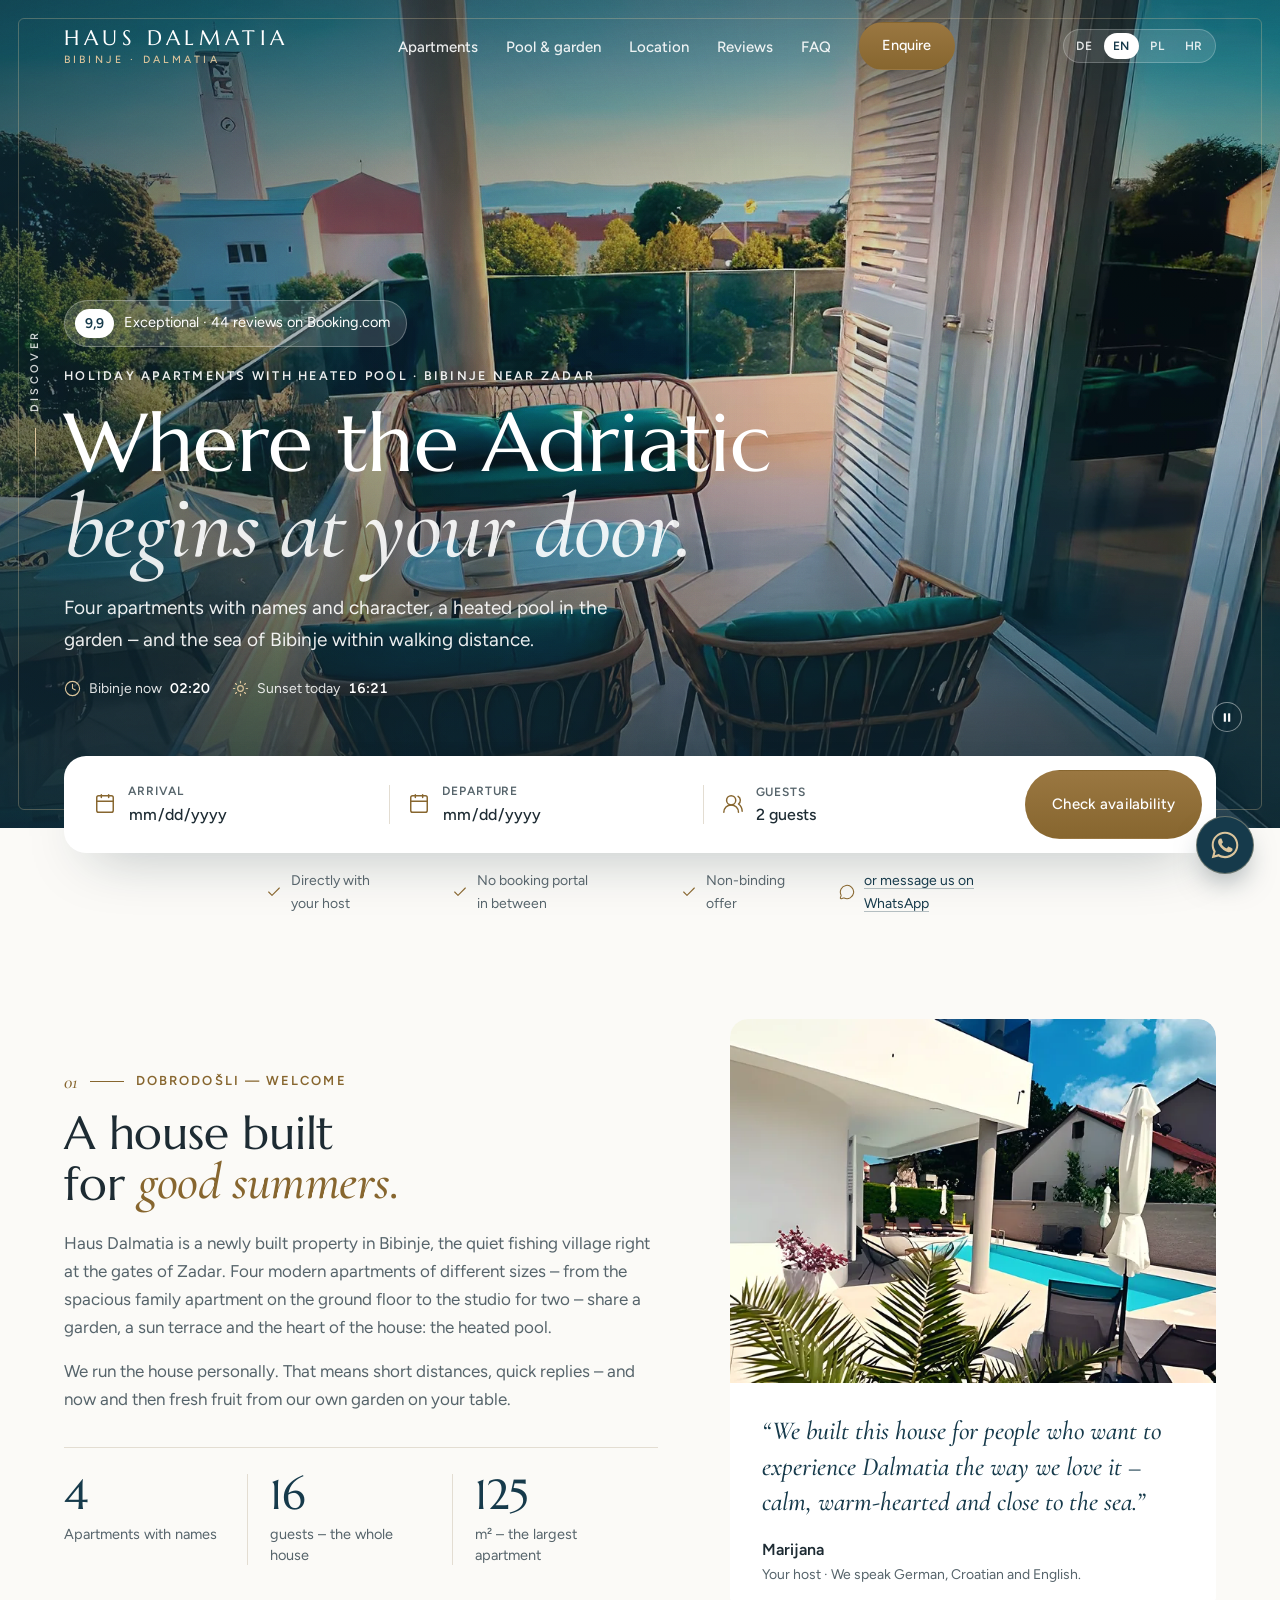
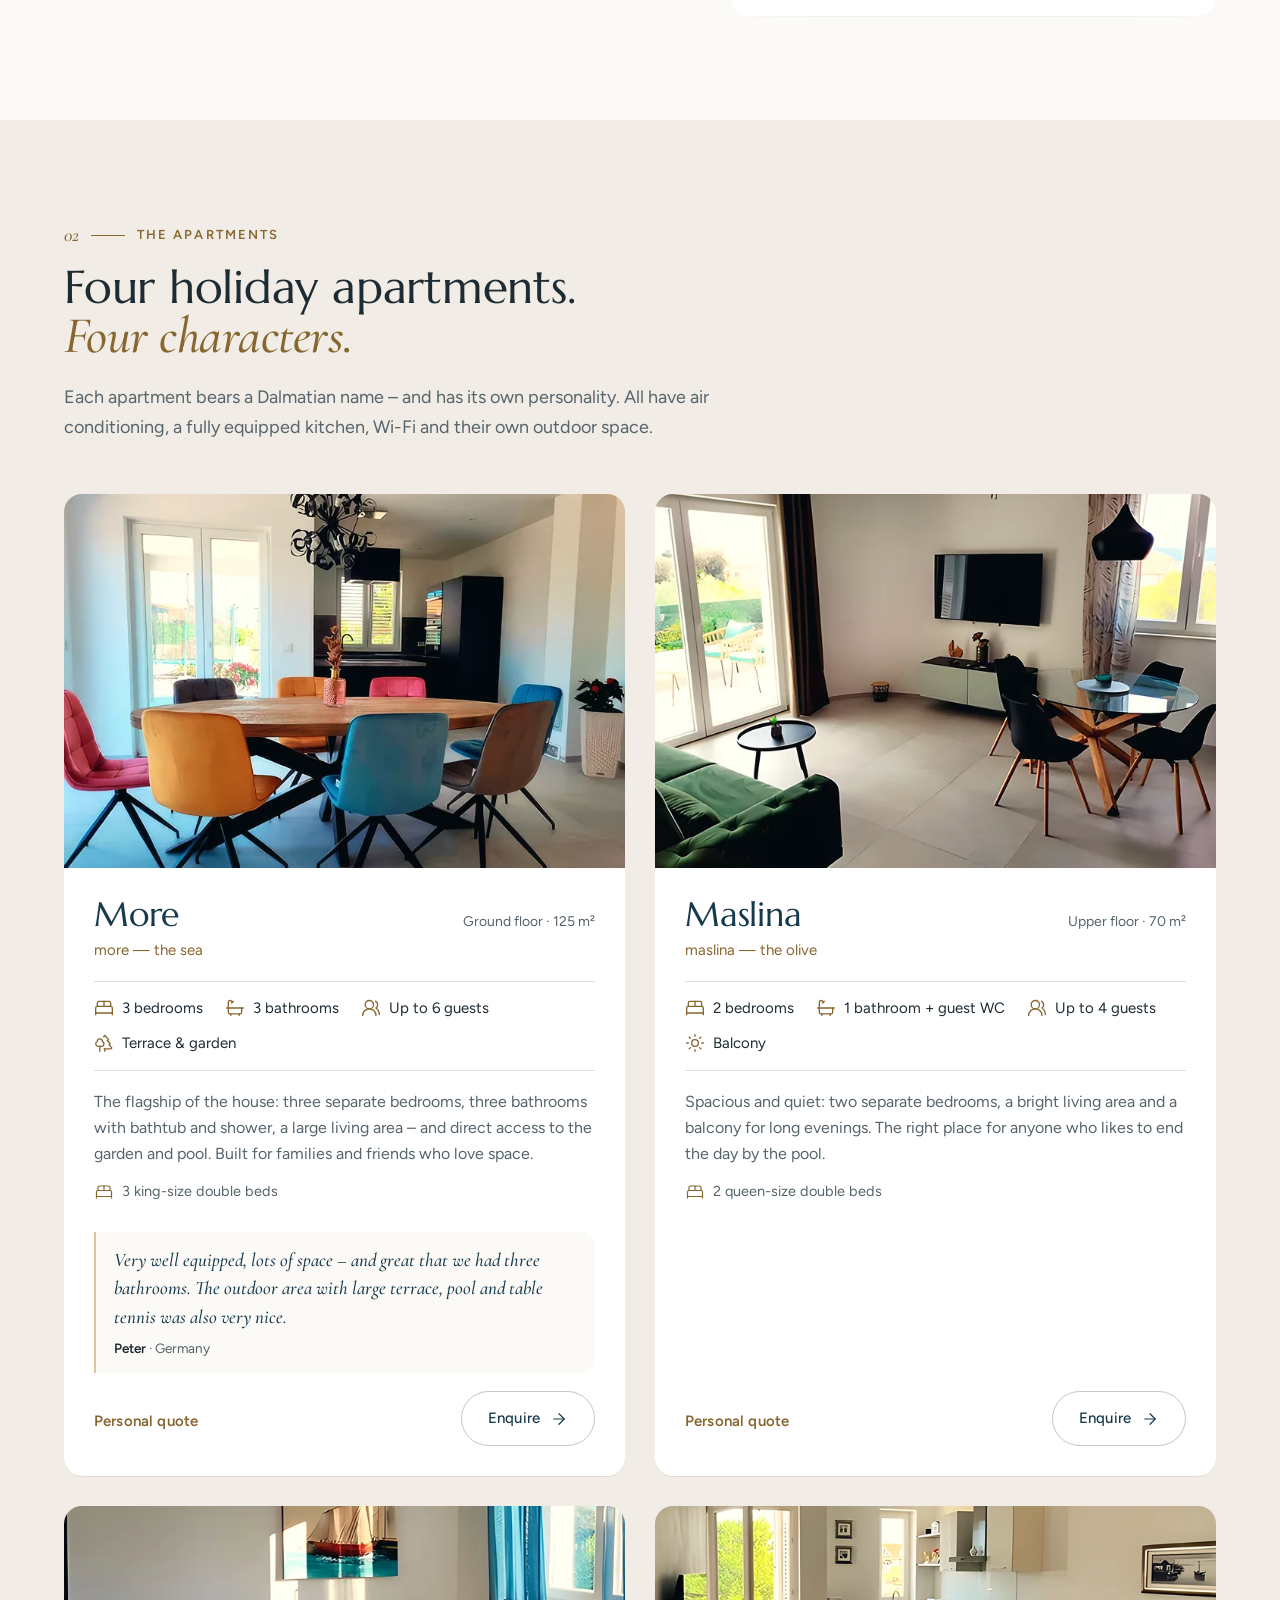
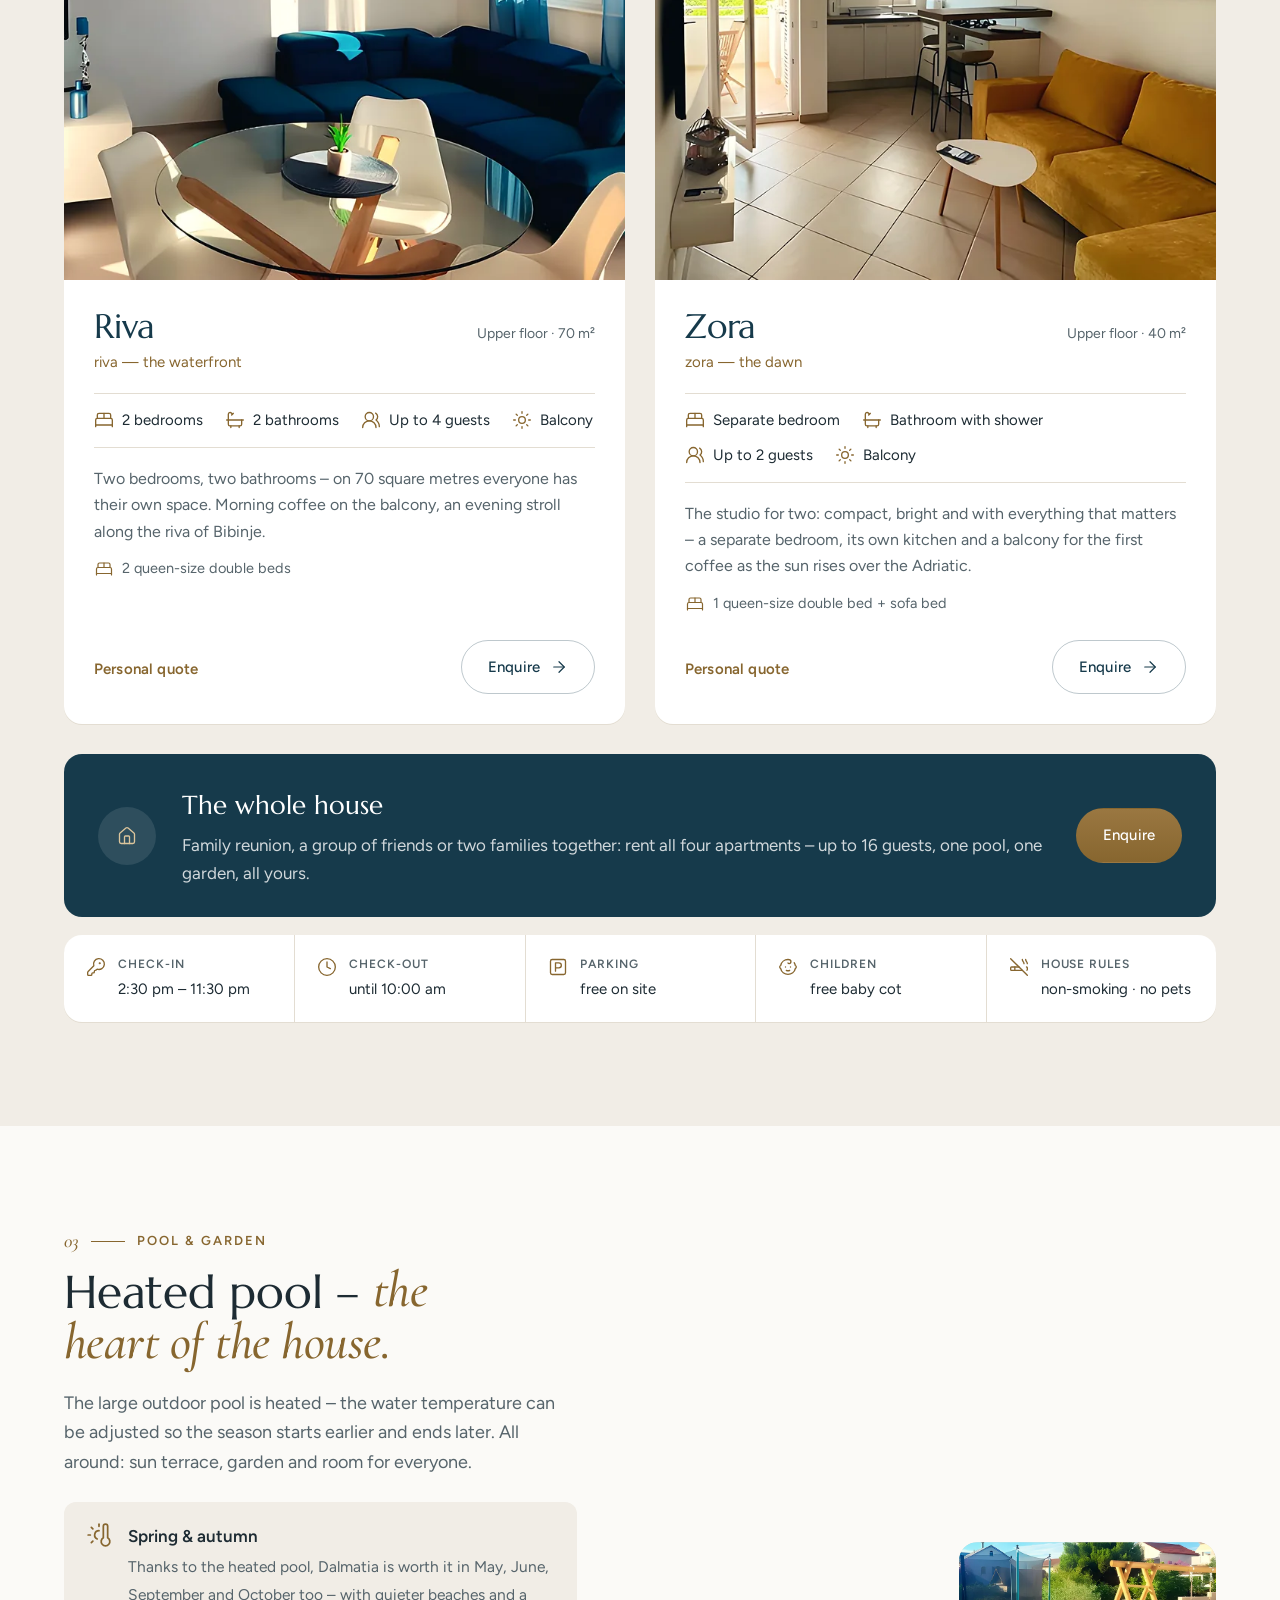
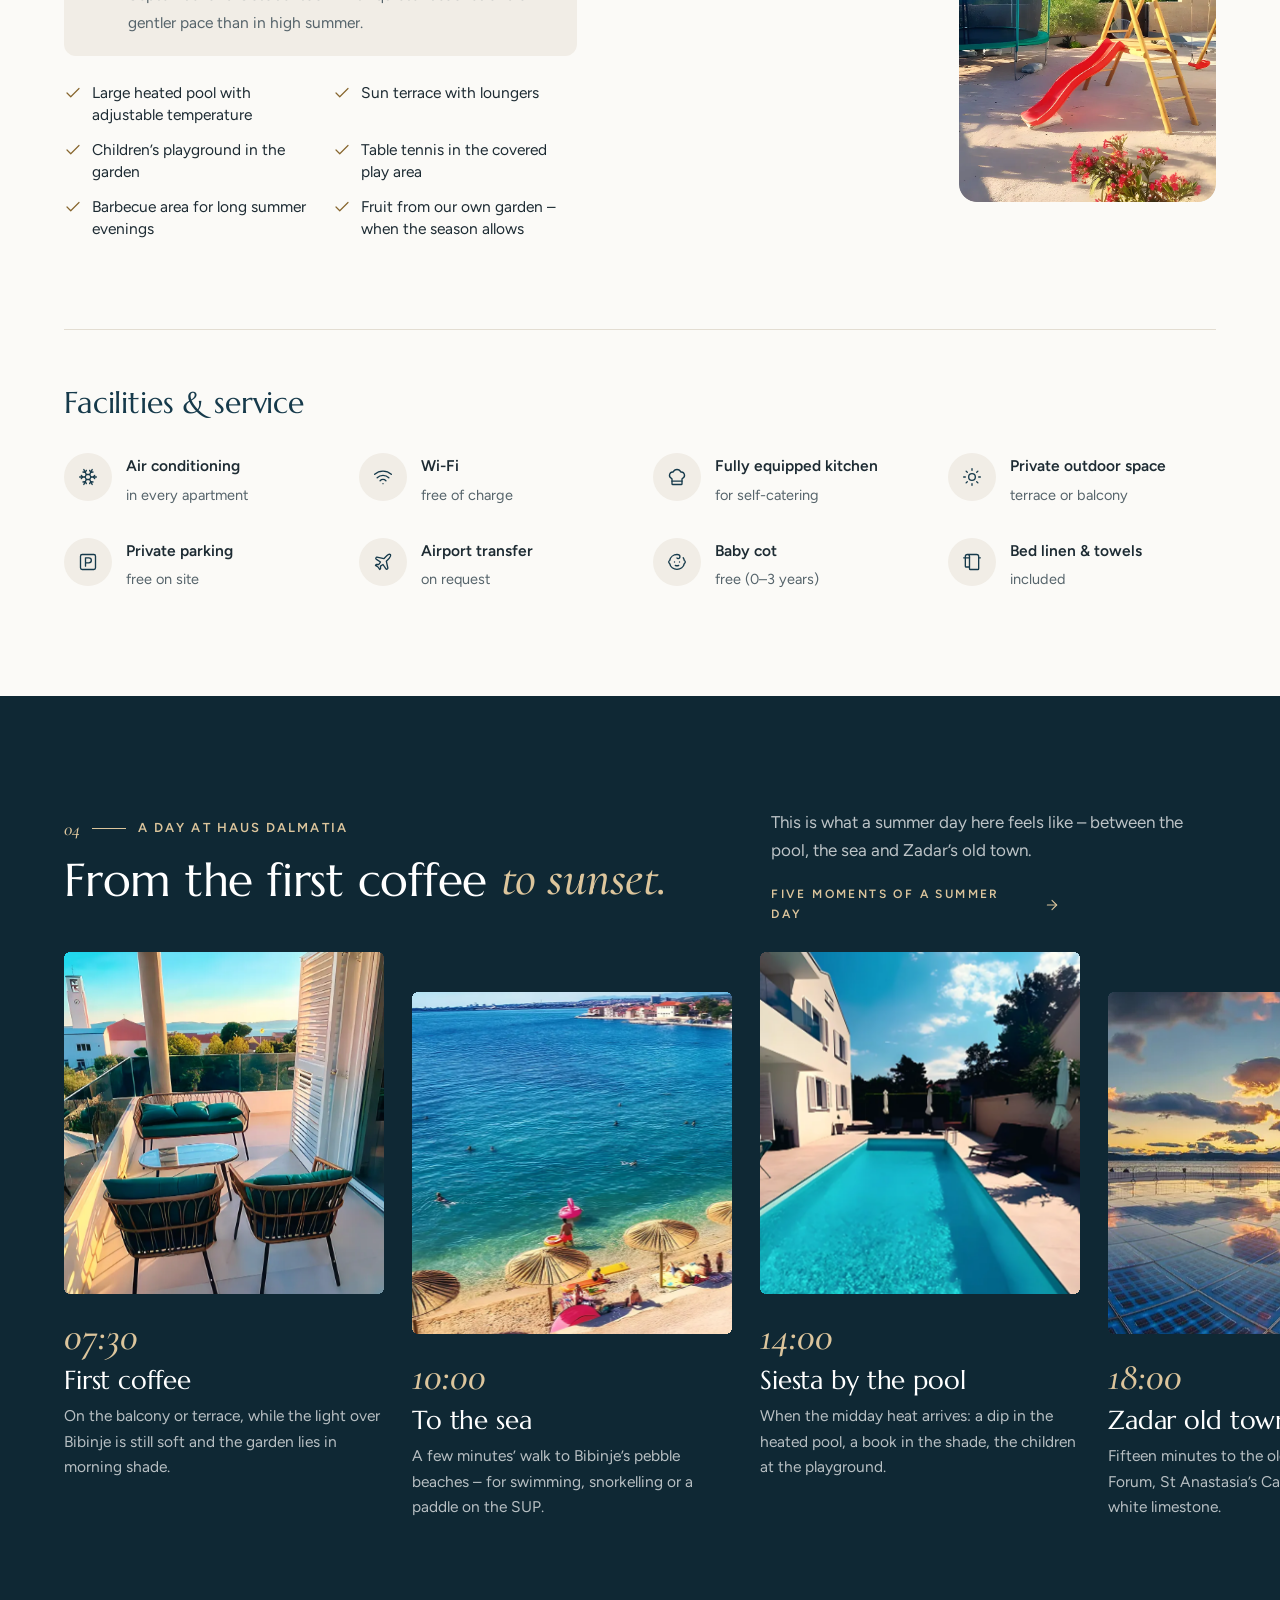
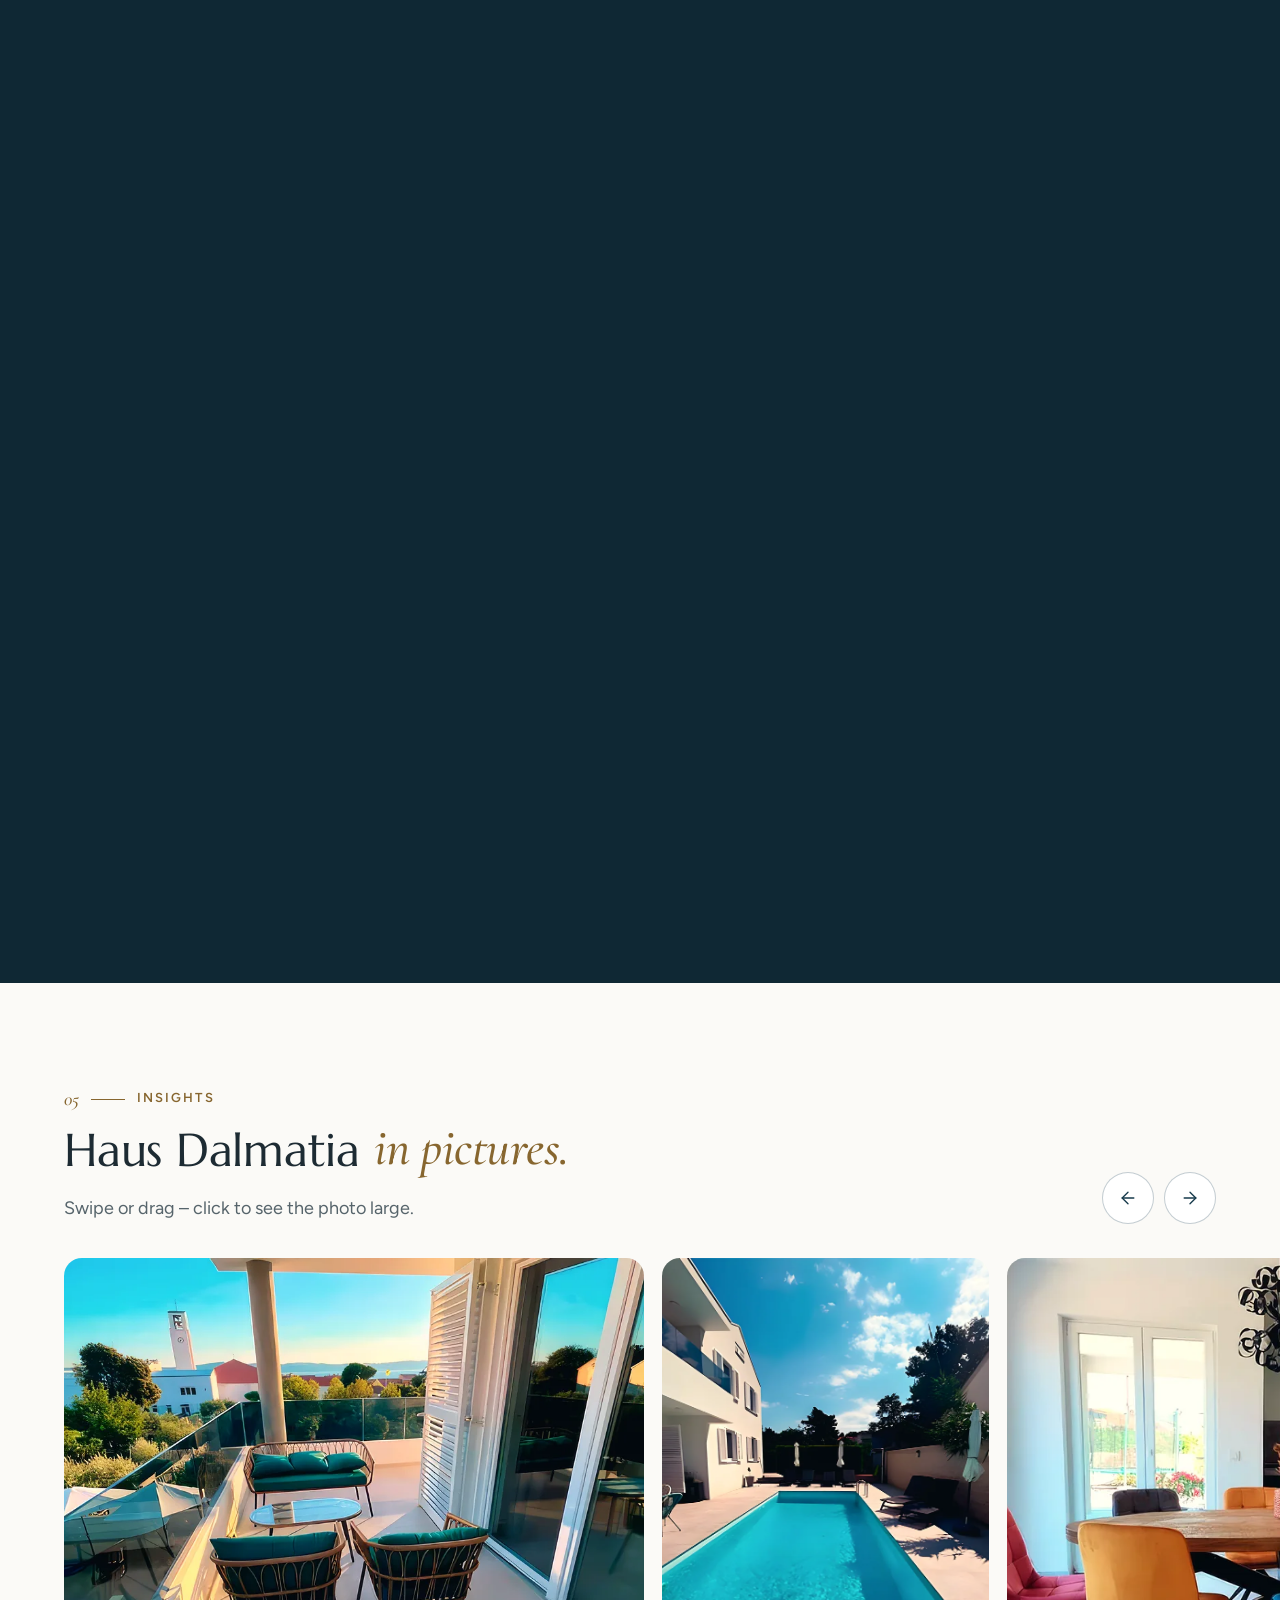
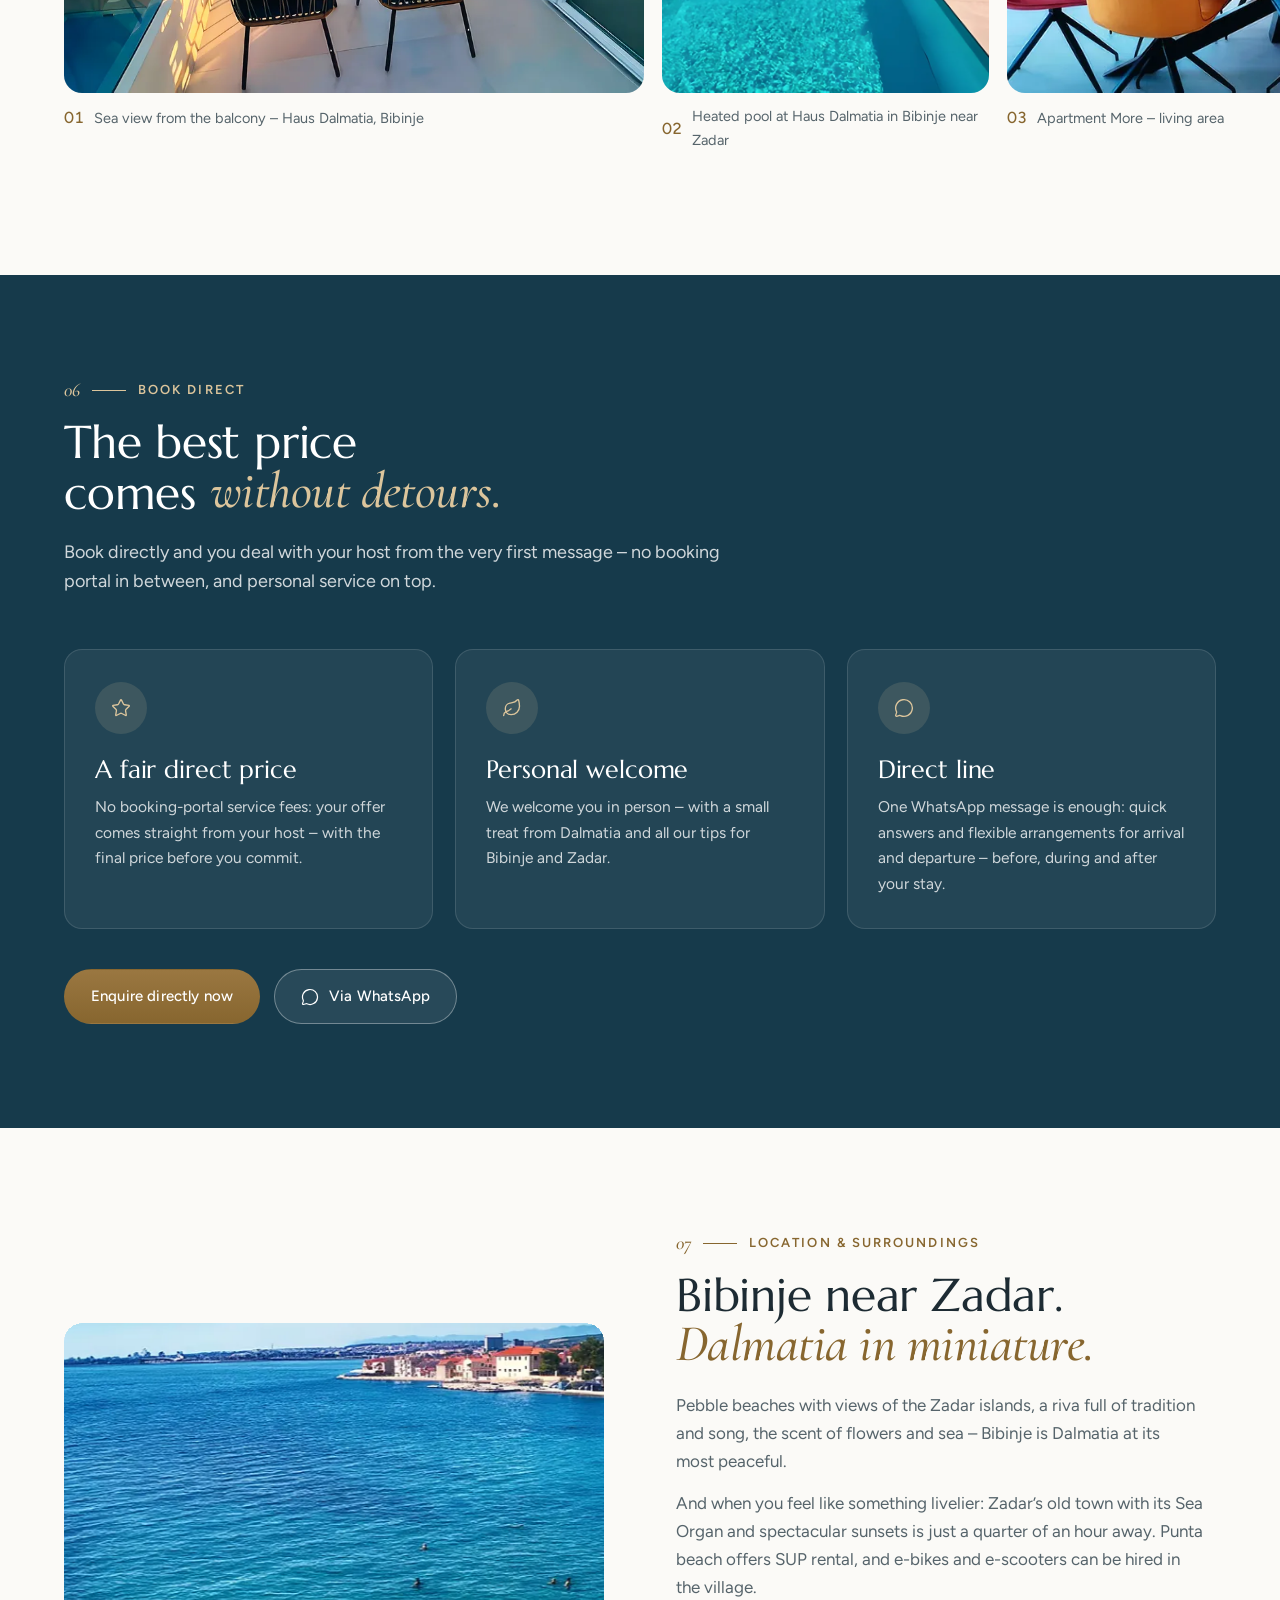
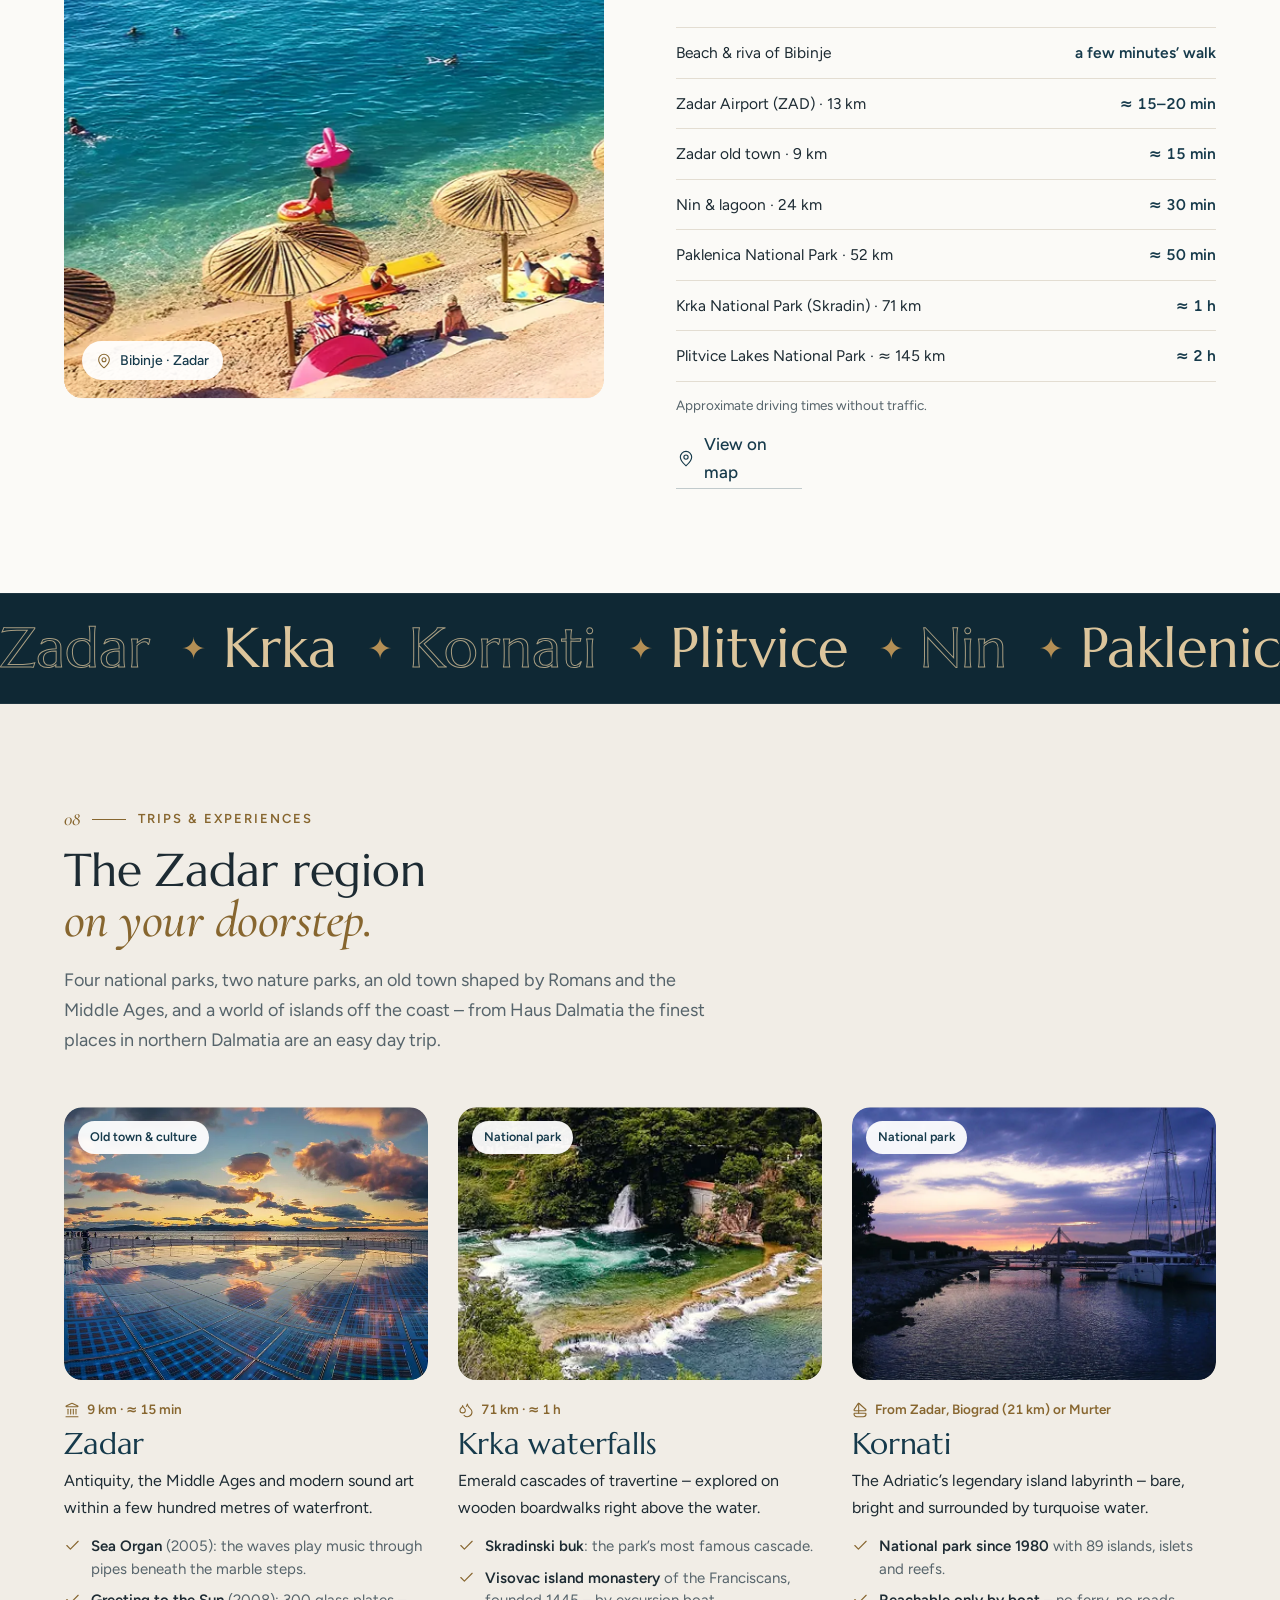
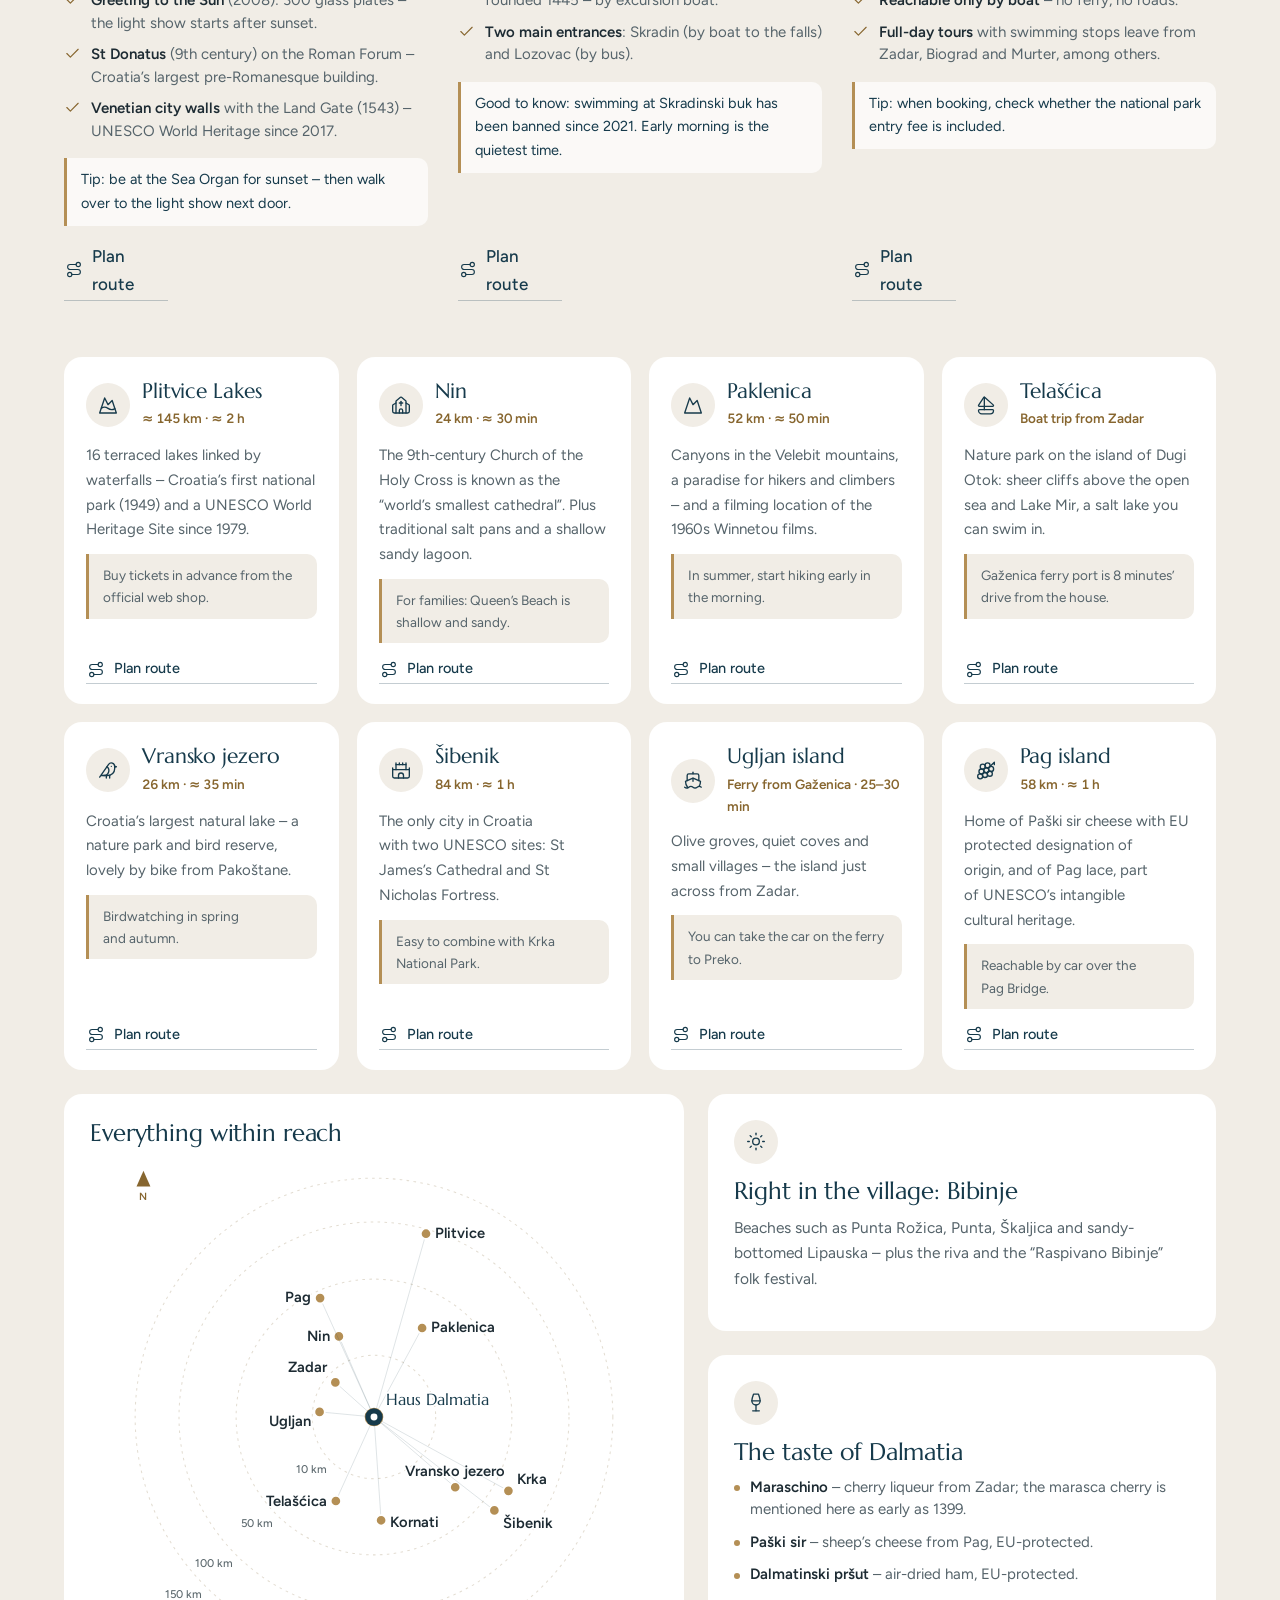
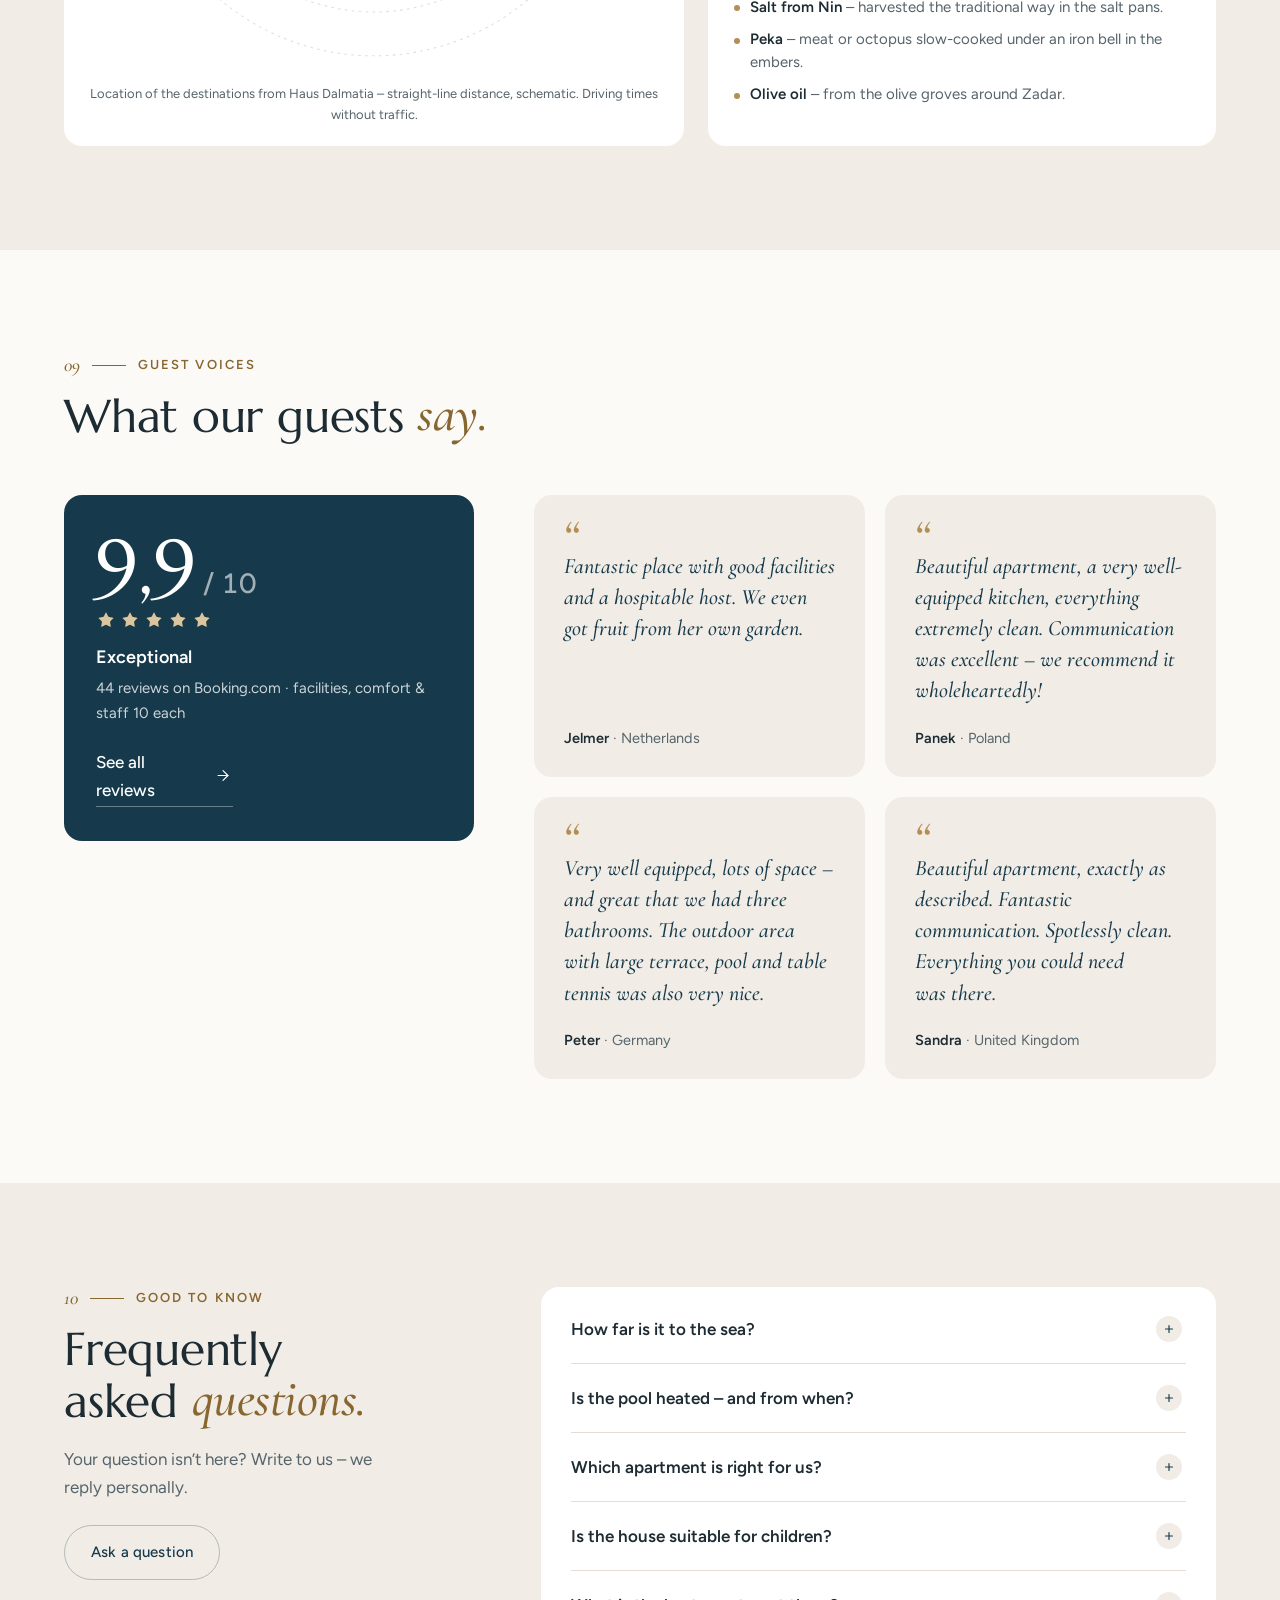
==== commit 4cb57af7: "Hinweis: bewegung.js ersetzt hd-motion.js Co-Authored-By: Claude Opus 5.5 <noreply@anthropic.com> Cl" ====
--- a/en/index.html
+++ b/en/index.html
@@ -2706,7 +2706,8 @@
   });
 })();
 </script>
-<!-- Bewegung beim Scrollen: GSAP 3.13 + ScrollTrigger (lokal; „Standard no charge“-Lizenz von GreenSock) -->
+<!-- Bewegung beim Scrollen: GSAP 3.13 + ScrollTrigger (lokal; „Standard no charge“-Lizenz von GreenSock).
+     js/bewegung.js ersetzt das frühere js/hd-motion.js (Titeltext, Bildtiefe, Lichtschein). -->
 <script defer="" src="../js/gsap.min.js"></script>
 <script defer="" src="../js/ScrollTrigger.min.js"></script>
 <script defer="" src="../js/bewegung.js"></script>
